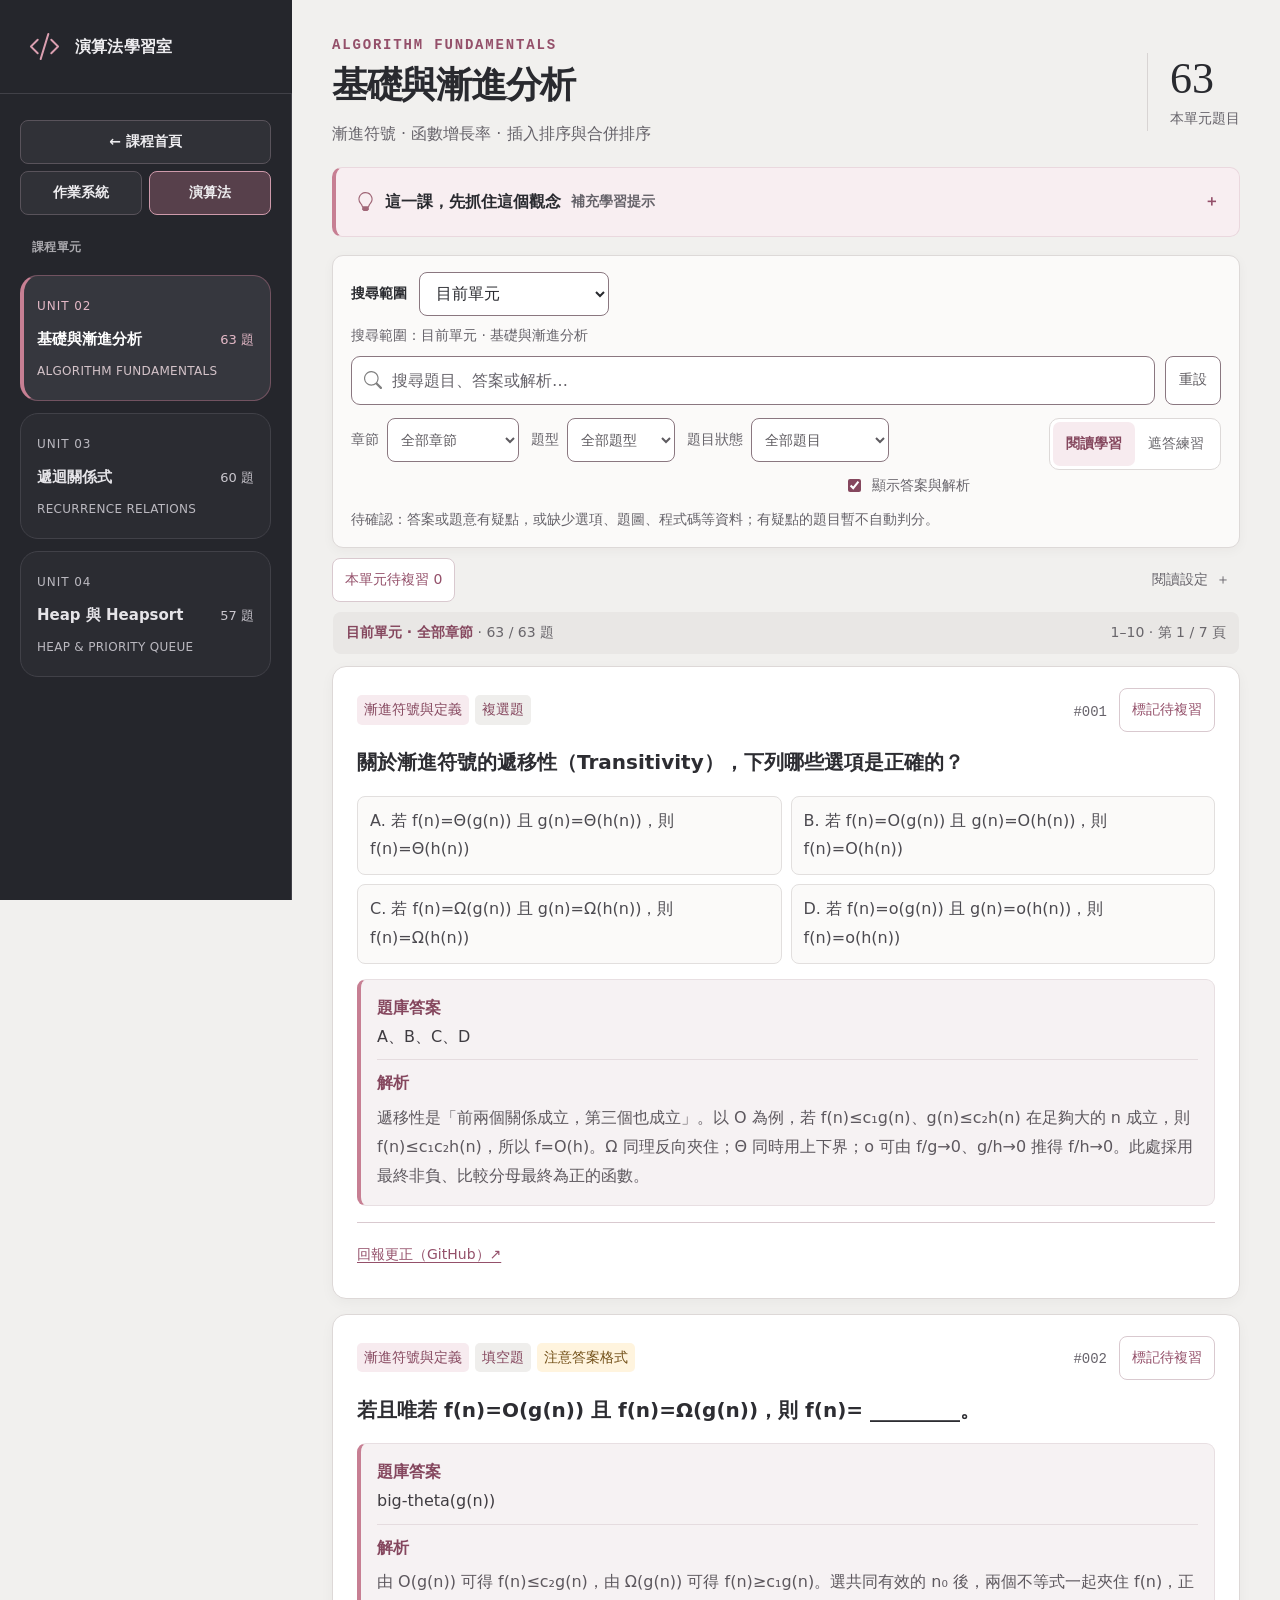
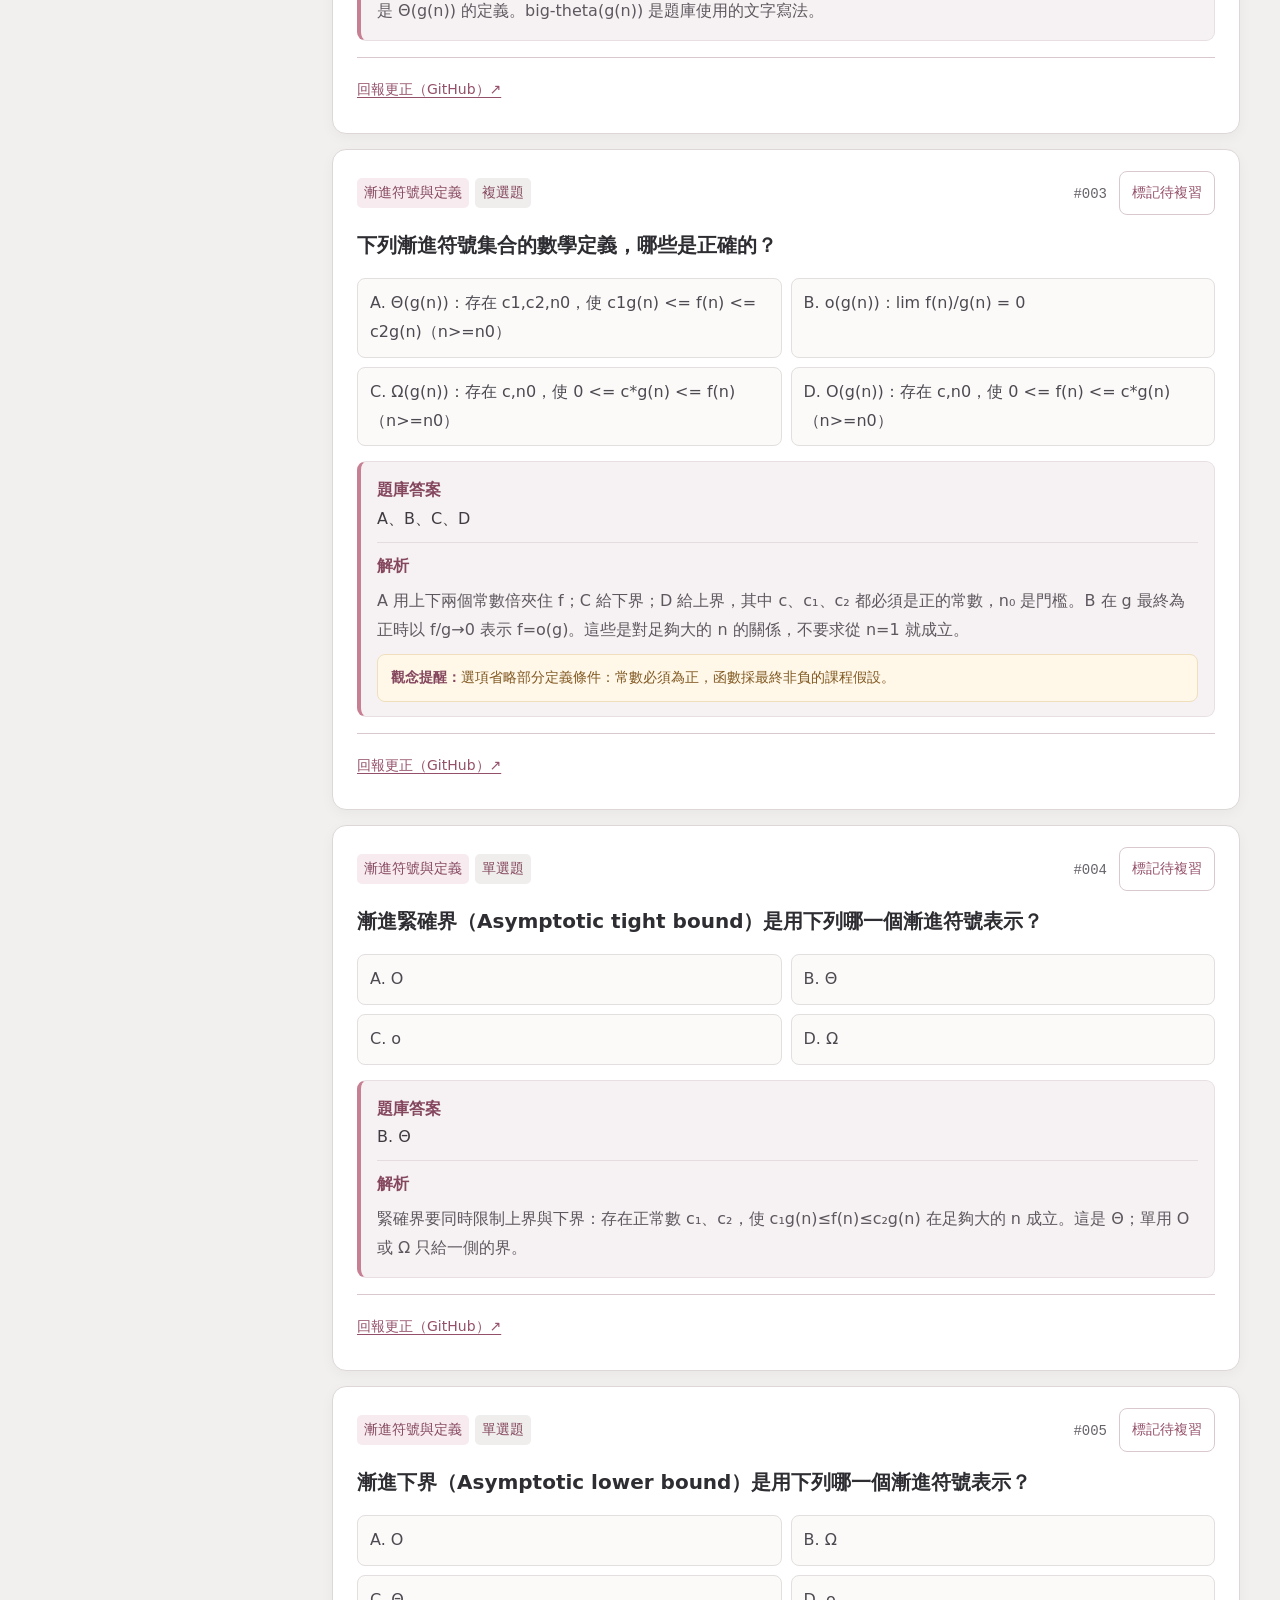
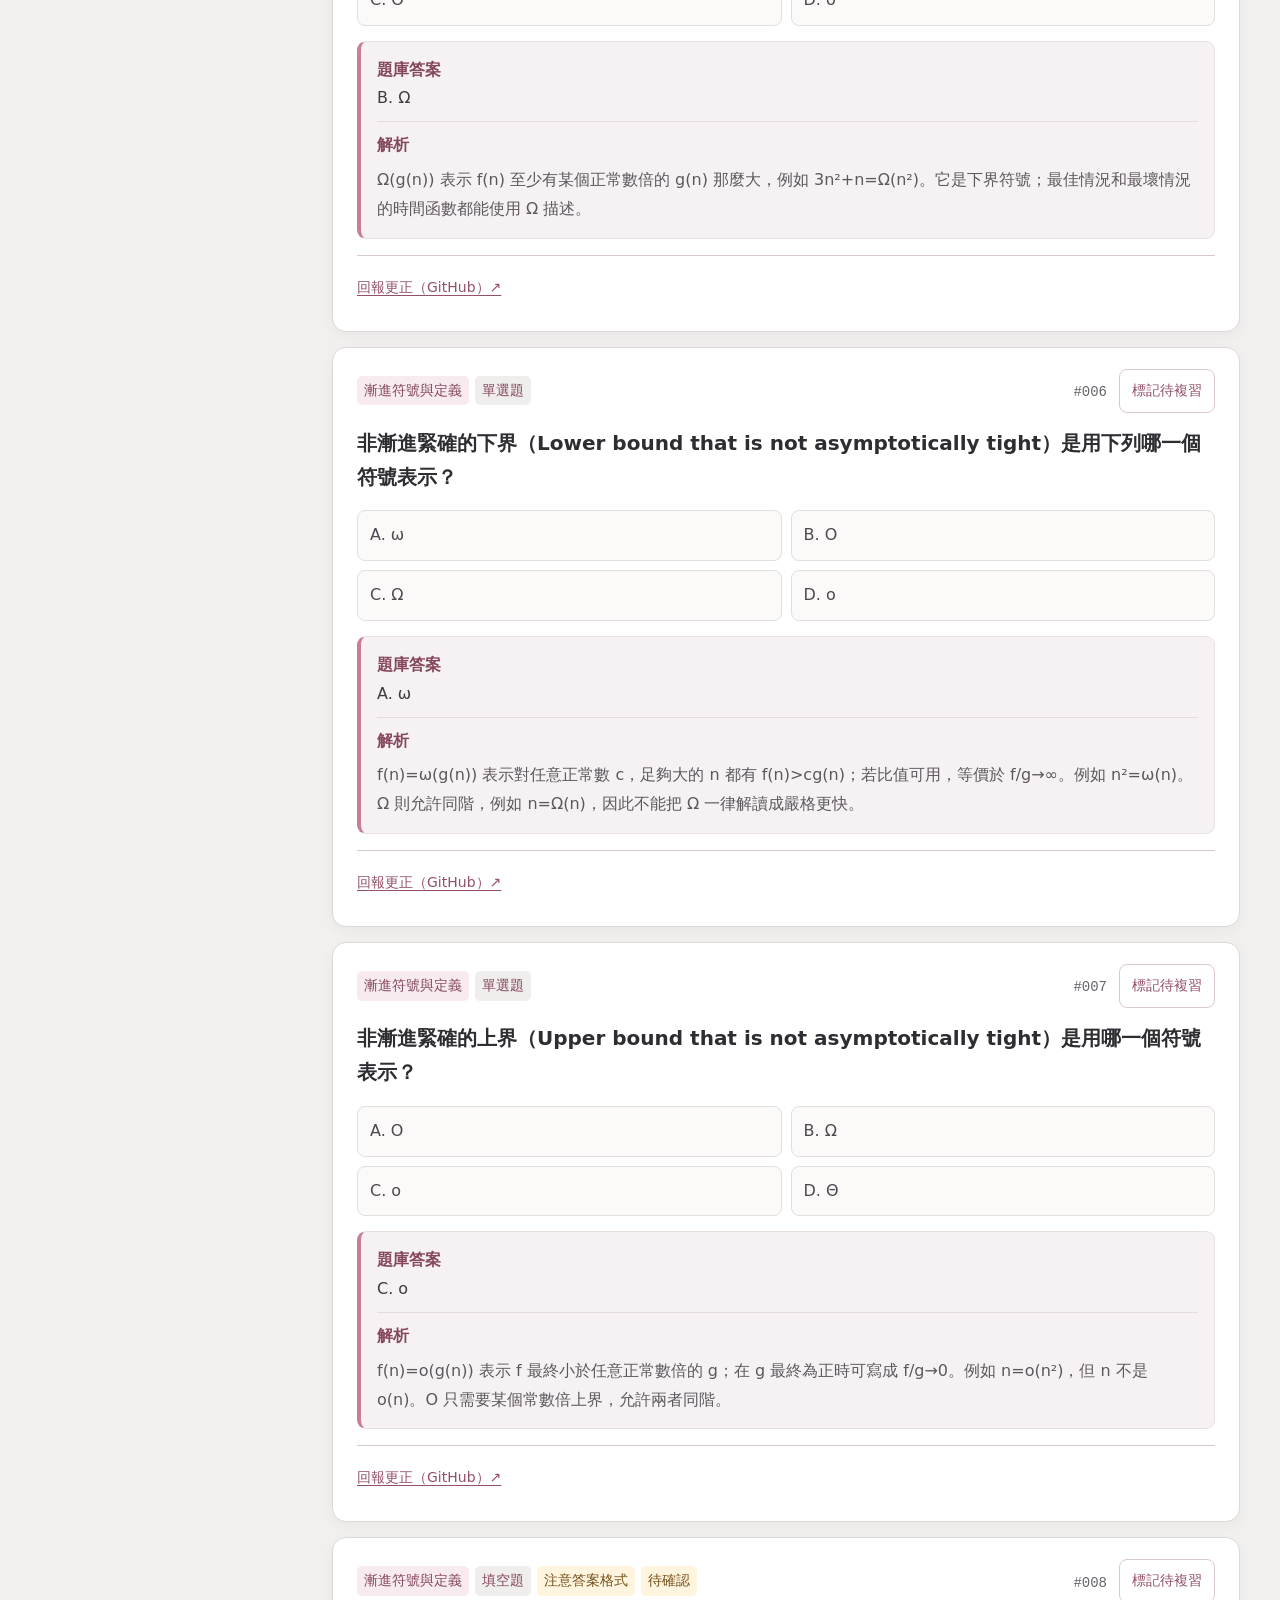
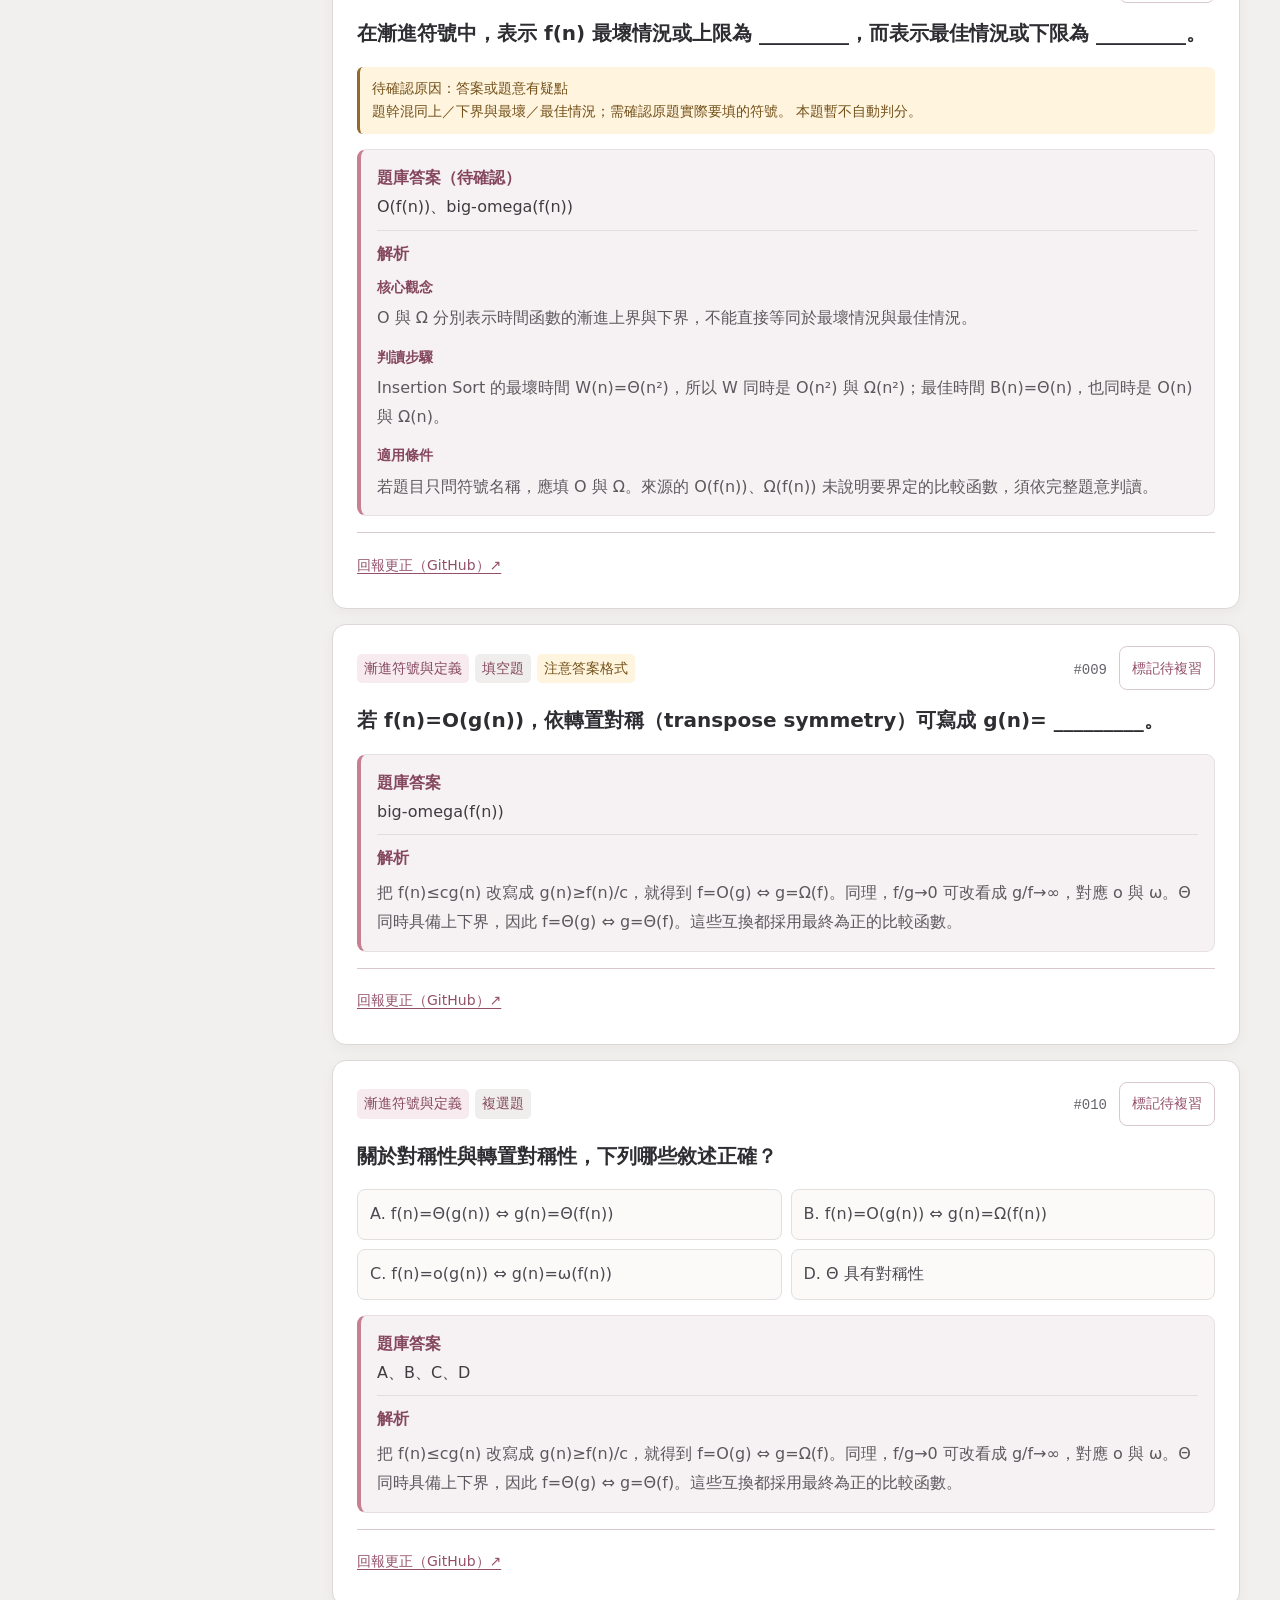
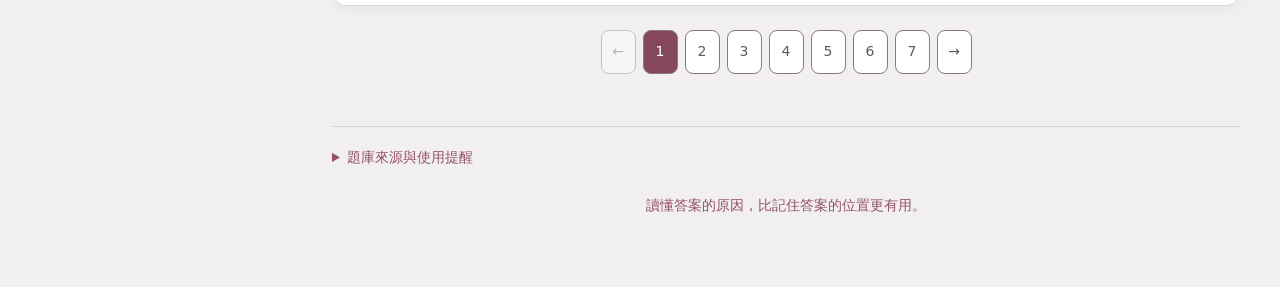
==== algorithms.html @ 47f23699 "Merge complete OS L6 question bank without duplicates" ====
<!doctype html>
<html lang="zh-Hant">
<head>
<meta charset="utf-8"><meta name="viewport" content="width=device-width,initial-scale=1">
<title>演算法學習室｜課程題庫</title>
<meta name="description" content="整合演算法課程與180道題目，依章節閱讀與練習。可離線使用。">
<link rel="icon" type="image/svg+xml" href="data:image/svg+xml,%3Csvg xmlns='http://www.w3.org/2000/svg' viewBox='0 0 40 40'%3E%3Crect width='40' height='40' rx='10' fill='%23c77f93'/%3E%3Cpath d='M12 10h5l-6 10 6 10h-5L6 20zm16 0h-5l6 10-6 10h5l6-10z' fill='%23fff'/%3E%3C/svg%3E">


<link rel="stylesheet" href="assets/course-base.css?v=shell3">
<link rel="stylesheet" href="assets/algorithms-charcoal-rose.css?v=unit-cards1">
<link rel="stylesheet" href="assets/learning-ui.css?v=shell3">
<link rel="stylesheet" href="assets/course-layout.css?v=shell4">
<link rel="stylesheet" href="assets/reading-flow.css?v=radio-paused1">
<meta name="course-layout-version" content="search-scope1">
</head>
<body data-course="algorithms">
<a class="skip" href="#main">跳至學習內容</a>
<header class="topbar"><div class="brand"><span class="logo" aria-hidden="true"><img src="assets/icons/code-slash.svg" alt=""></span>演算法學習室</div><div class="tagline">一課一課，把觀念學會。 <span data-course-total style="margin-left:18px">3 個單元 · 180 道題目</span></div></header>
<div class="app"><aside class="sidebar" aria-label="課程單元導覽"><nav class="site-nav" aria-label="科目與首頁"><a href="index.html?v=os-l6-full2">← 課程首頁</a><a href="os.html?v=os-l6-full2" >作業系統</a><a href="algorithms.html?v=os-l6-full2" aria-current="page">演算法</a></nav><div class="unit-picker"><label for="lessonPicker">課程單元</label><select id="lessonPicker"></select></div><p class="navtitle">課程單元</p><nav id="courseMenu" class="course-menu" aria-label="選擇課程"></nav></aside>
<main class="main" id="main" tabindex="-1"><div class="breadcrumb"><span>我的演算法課程</span><span class="dot"></span><span id="crumb"></span></div><section class="heading"><div><div class="eyebrow" id="eyebrow"></div><h1 id="lessonTitle"></h1><p class="subtitle" id="lessonSub"></p></div><div class="count"><strong id="lessonCount"></strong><span>本單元題目</span></div></section>
<nav class="lesson-tabs" id="lessonTabs" aria-label="切換課程單元"></nav>
<details class="guide" id="conceptGuide" open><summary class="guide-head"><span class="guide-title" id="guideHeading"><img class="guide-icon" src="assets/icons/lightbulb.svg" alt="" aria-hidden="true">這一課，先抓住這個觀念</span><small>補充學習提示</small></summary><p id="guideText"></p></details>
<section aria-labelledby="bankHeading"><h2 id="bankHeading" class="visually-hidden">章節題庫</h2>
<div class="toolbar"><div class="search-options"><label for="searchScopeSelect">搜尋範圍</label><select id="searchScopeSelect" aria-describedby="searchScope"><option value="current">目前單元</option><option value="all">全部單元（本課程）</option></select></div><div class="searchrow"><label class="searchbox"><img class="search-icon" src="assets/icons/search.svg" alt="" aria-hidden="true"><input id="search" type="search" aria-label="搜尋本課題目、答案與解析" placeholder="搜尋本課題目、答案、術語或公式…" autocomplete="off"></label><button id="clearBtn" class="plain">重設</button></div><div class="filters"><details class="filter-details" open><summary>篩選設定</summary><div class="filter-fields"><label>章節<select id="chapterSelect" aria-label="選擇章節"></select></label><label>題型<select id="typeSelect" aria-label="選擇題型"></select></label><label>題目狀態<select id="qualitySelect" aria-describedby="qualityHint"><option value="all">全部題目</option><option value="pending">待確認</option></select></label><label class="answer-toggle" id="answerToggle"><input id="showAnswers" type="checkbox" checked>顯示答案與解析</label></div><p class="quality-hint" id="qualityHint">待確認：答案或題意有疑點，或缺少選項、題圖、程式碼等資料；有疑點的題目暫不自動判分。</p></details><div class="study-controls"><div class="segmented" aria-label="學習方式"><button id="studyMode" class="active" aria-pressed="true">閱讀學習</button><button id="practiceMode" aria-pressed="false">遮答練習</button></div></div></div></div>
<div class="summary" id="searchResults" tabindex="-1" role="status" aria-live="polite" aria-atomic="true"><span id="resultSummary"></span><span id="rangeSummary"></span></div><div id="modeHint" class="missing" hidden>先寫下你的答案，再按「對照答案」。有選項的題目可直接選；未提供選項的題目以文字練習。練習作答只保留在目前開啟期間，離開或重新整理後不會保存。</div><section id="list" class="list" aria-label="題目列表"></section><div id="empty" class="empty" hidden><h3>這個條件下沒有題目</h3><p>試試較短的關鍵字，或重設章節與題型。</p><button id="emptyReset" class="plain">重設篩選</button></div><nav id="pager" class="pager" aria-label="題庫頁碼"></nav></section>
<details class="sources"><summary>題庫來源與使用提醒</summary><p data-course-source-summary>完整收錄你提供的三份 HTML：L2 63 題、L3 60 題、L4 57 題，共 180 題。相同觀念的不同版本仍保留。本站已補充部分解析與條件；修正的答案另保留來源答案供對照。</p><ul><li>章節名稱沿用原題庫分類；課程標題與「補充學習提示」為本站整理。</li><li>L3 原始檔的 39 題選擇題附有四個選項，其餘題目依原始資料以文字作答或填空；L4 的選擇題未附完整選項，本站採文字作答。原題參照的樹圖或虛擬碼若未收錄，會提示資料不足。</li><li>來源資料中的「LMS 已確認／已校正」屬來源自述，本站未登入學校系統核對；數學或概念修正依推導及教材內容。</li><li>明確錯誤會顯示修正後答案；題意或資料不足會說明疑點與所缺資料，並暫停自動判分。</li><li>練習模式在答案能明確對應選項、且題意及資料沒有已標記疑點時自動核對；其餘題目請自行對照答案與解析。文字作答不當作正式考試評分。</li><li>可以直接雙擊此檔離線開啟。練習作答只保留在目前開啟期間；待複習標記與閱讀字級會保存在這台裝置的瀏覽器，手機與電腦不會自動同步。</li></ul><p id="sourceLabel"></p></details><p class="bottom-note">讀懂答案的原因，比記住答案的位置更有用。</p>
</main></div>
<noscript>請開啟瀏覽器 JavaScript，才能切換課程與題目。</noscript>
<script id="course-data" type="application/json">[{"id":"L2","source":"演算法L2.html","questions":[{"category":"漸進符號與定義","type":"複選題","q":"關於漸進符號的遞移性（Transitivity），下列哪些選項是正確的？","a":"A、B、C、D","opts":["A. 若 f(n)=Θ(g(n)) 且 g(n)=Θ(h(n))，則 f(n)=Θ(h(n))","B. 若 f(n)=O(g(n)) 且 g(n)=O(h(n))，則 f(n)=O(h(n))","C. 若 f(n)=Ω(g(n)) 且 g(n)=Ω(h(n))，則 f(n)=Ω(h(n))","D. 若 f(n)=o(g(n)) 且 g(n)=o(h(n))，則 f(n)=o(h(n))"],"ex":"遞移性是「前兩個關係成立，第三個也成立」。以 O 為例，若 f(n)≤c₁g(n)、g(n)≤c₂h(n) 在足夠大的 n 成立，則 f(n)≤c₁c₂h(n)，所以 f=O(h)。Ω 同理反向夾住；Θ 同時用上下界；o 可由 f/g→0、g/h→0 推得 f/h→0。此處採用最終非負、比較分母最終為正的函數。","exact":false,"warn":false,"sources":["algorithm-analysis"]},{"category":"漸進符號與定義","type":"填空題","q":"若且唯若 f(n)=O(g(n)) 且 f(n)=Ω(g(n))，則 f(n)= _________。","a":"big-theta(g(n))","opts":[],"ex":"由 O(g(n)) 可得 f(n)≤c₂g(n)，由 Ω(g(n)) 可得 f(n)≥c₁g(n)。選共同有效的 n₀ 後，兩個不等式一起夾住 f(n)，正是 Θ(g(n)) 的定義。big-theta(g(n)) 是題庫使用的文字寫法。","exact":true,"warn":false,"sources":["algorithm-analysis"]},{"category":"漸進符號與定義","type":"複選題","q":"下列漸進符號集合的數學定義，哪些是正確的？","a":"A、B、C、D","opts":["A. Θ(g(n))：存在 c1,c2,n0，使 c1g(n) <= f(n) <= c2g(n)（n>=n0）","B. o(g(n))：lim f(n)/g(n) = 0","C. Ω(g(n))：存在 c,n0，使 0 <= c*g(n) <= f(n)（n>=n0）","D. O(g(n))：存在 c,n0，使 0 <= f(n) <= c*g(n)（n>=n0）"],"ex":"A 用上下兩個常數倍夾住 f；C 給下界；D 給上界，其中 c、c₁、c₂ 都必須是正的常數，n₀ 是門檻。B 在 g 最終為正時以 f/g→0 表示 f=o(g)。這些是對足夠大的 n 的關係，不要求從 n=1 就成立。","exact":false,"warn":false,"sources":["algorithm-analysis"],"note":"選項省略部分定義條件：常數必須為正，函數採最終非負的課程假設。"},{"category":"漸進符號與定義","type":"單選題","q":"漸進緊確界（Asymptotic tight bound）是用下列哪一個漸進符號表示？","a":"B. Θ","opts":["A. O","B. Θ","C. o","D. Ω"],"ex":"緊確界要同時限制上界與下界：存在正常數 c₁、c₂，使 c₁g(n)≤f(n)≤c₂g(n) 在足夠大的 n 成立。這是 Θ；單用 O 或 Ω 只給一側的界。","exact":false,"warn":false,"sources":["algorithm-analysis"]},{"category":"漸進符號與定義","type":"單選題","q":"漸進下界（Asymptotic lower bound）是用下列哪一個漸進符號表示？","a":"B. Ω","opts":["A. O","B. Ω","C. Θ","D. o"],"ex":"Ω(g(n)) 表示 f(n) 至少有某個正常數倍的 g(n) 那麼大，例如 3n²+n=Ω(n²)。它是下界符號；最佳情況和最壞情況的時間函數都能使用 Ω 描述。","exact":false,"warn":false,"sources":["algorithm-analysis"]},{"category":"漸進符號與定義","type":"單選題","q":"非漸進緊確的下界（Lower bound that is not asymptotically tight）是用下列哪一個符號表示？","a":"A. ω","opts":["A. ω","B. O","C. Ω","D. o"],"ex":"f(n)=ω(g(n)) 表示對任意正常數 c，足夠大的 n 都有 f(n)>cg(n)；若比值可用，等價於 f/g→∞。例如 n²=ω(n)。Ω 則允許同階，例如 n=Ω(n)，因此不能把 Ω 一律解讀成嚴格更快。","exact":false,"warn":false,"sources":["algorithm-analysis"]},{"category":"漸進符號與定義","type":"單選題","q":"非漸進緊確的上界（Upper bound that is not asymptotically tight）是用哪一個符號表示？","a":"C. o","opts":["A. O","B. Ω","C. o","D. Θ"],"ex":"f(n)=o(g(n)) 表示 f 最終小於任意正常數倍的 g；在 g 最終為正時可寫成 f/g→0。例如 n=o(n²)，但 n 不是 o(n)。O 只需要某個常數倍上界，允許兩者同階。","exact":false,"warn":false,"sources":["algorithm-analysis"]},{"category":"漸進符號與定義","type":"填空題","q":"在漸進符號中，表示 f(n) 最壞情況或上限為 _________，而表示最佳情況或下限為 _________。","a":"O(f(n))、big-omega(f(n))","opts":[],"ex":"核心觀念：O 與 Ω 分別表示時間函數的漸進上界與下界，不能直接等同於最壞情況與最佳情況。\n\n判讀步驟：Insertion Sort 的最壞時間 W(n)=Θ(n²)，所以 W 同時是 O(n²) 與 Ω(n²)；最佳時間 B(n)=Θ(n)，也同時是 O(n) 與 Ω(n)。\n\n適用條件：若題目只問符號名稱，應填 O 與 Ω。來源的 O(f(n))、Ω(f(n)) 未說明要界定的比較函數，須依完整題意判讀。","exact":true,"warn":false,"sources":["algorithm-analysis"],"reviewIssue":"題幹混同上／下界與最壞／最佳情況；需確認原題實際要填的符號。"},{"category":"漸進符號與定義","type":"填空題","q":"若 f(n)=O(g(n))，依轉置對稱（transpose symmetry）可寫成 g(n)= _________。","a":"big-omega(f(n))","opts":[],"ex":"把 f(n)≤cg(n) 改寫成 g(n)≥f(n)/c，就得到 f=O(g) ⇔ g=Ω(f)。同理，f/g→0 可改看成 g/f→∞，對應 o 與 ω。Θ 同時具備上下界，因此 f=Θ(g) ⇔ g=Θ(f)。這些互換都採用最終為正的比較函數。","exact":true,"warn":false,"sources":["algorithm-analysis"]},{"category":"漸進符號與定義","type":"複選題","q":"關於對稱性與轉置對稱性，下列哪些敘述正確？","a":"A、B、C、D","opts":["A. f(n)=Θ(g(n)) ⇔ g(n)=Θ(f(n))","B. f(n)=O(g(n)) ⇔ g(n)=Ω(f(n))","C. f(n)=o(g(n)) ⇔ g(n)=ω(f(n))","D. Θ 具有對稱性"],"ex":"把 f(n)≤cg(n) 改寫成 g(n)≥f(n)/c，就得到 f=O(g) ⇔ g=Ω(f)。同理，f/g→0 可改看成 g/f→∞，對應 o 與 ω。Θ 同時具備上下界，因此 f=Θ(g) ⇔ g=Θ(f)。這些互換都採用最終為正的比較函數。","exact":false,"warn":false,"sources":["algorithm-analysis"]},{"category":"單調性","type":"填空題","q":"若滿足 m < n 則 f(m) < f(n)，此函數性質稱為 _________。","a":"strictly increasing","opts":[],"ex":"兩邊都是嚴格小於 <，所以是 strictly increasing（嚴格遞增）。","exact":true,"warn":false},{"category":"單調性","type":"填空題","q":"若滿足 m <= n 則 f(m) >= f(n)，此函數性質稱為 _________。","a":"monotonically decreasing","opts":[],"ex":"輸入變大時，函數值變小或維持不變，所以是 monotonically decreasing。","exact":true,"warn":false},{"category":"單調性","type":"單選題","q":"若 m <= n 則 f(m) <= f(n)，此函數屬於哪一種單調性？","a":"A. monotonically increasing","opts":["A. monotonically increasing","B. monotonically decreasing","C. strictly decreasing","D. constant only"],"ex":"monotonically increasing 允許相等，因此使用 <=。","exact":false,"warn":false},{"category":"Floor / Ceiling / 模運算","type":"單選題","q":"大於或等於實數 x 的最小整數是用下列哪一個函數表示？","a":"D. 天花板函數 (Ceiling)","opts":["A. 四捨五入 (Round)","B. 地板函數 (Floor)","C. 絕對值 (Absolute)","D. 天花板函數 (Ceiling)"],"ex":"Ceiling ⌈x⌉ 是 ≥x 的最小整數。","exact":false,"warn":false},{"category":"Floor / Ceiling / 模運算","type":"單選題","q":"小於或等於實數 x 的最大整數是用下列哪一個函數表示？","a":"B. Floor","opts":["A. Ceiling","B. Floor","C. Round","D. Absolute"],"ex":"Floor ⌊x⌋ 是 ≤x 的最大整數。","exact":false,"warn":false},{"category":"Floor / Ceiling / 模運算","type":"複選題","q":"對於任意實數 x 或整數 n，下列關於地板與天花板函數的數學性質哪些是正確的？","a":"A、B、C、D","opts":["A. ⌈n/2⌉ + ⌊n/2⌋ = n","B. x - 1 < ⌊x⌋ <= x","C. x <= ⌈x⌉ < x + 1","D. ⌈⌈n/a⌉/b⌉ = ⌈n/(ab)⌉"],"ex":"A：整數 n 若為偶數，兩項各為 n/2；若為奇數，兩項相差 1，相加仍為 n。B、C 直接來自 floor／ceiling 的定義。D 在 a、b 為正整數時成立：對任何整數 k，⌈⌈n/a⌉/b⌉≤k 等價於 n≤abk，也等價於 ⌈n/(ab)⌉≤k。若不限制除數，D 不能直接使用；例如 n=1、a=2、b=1/2 時左側為 2、右側為 1。","exact":false,"warn":false,"note":"A 的 n 必須是整數；D 的 a、b 在本解析中限定為正整數。","sources":["algorithm-analysis"],"reviewIssue":"題幹未交代 a、b 的範圍；D 需補上正整數等適用條件。"},{"category":"Floor / Ceiling / 模運算","type":"複選題","q":"關於模運算（Modular arithmetic），下列哪些數學公式或關係是正確的？","a":"A、B、C、D","opts":["A. a mod n = a - ⌊a/n⌋ * n","B. 若 (a mod n) = (b mod n)，則寫作 a ≡ b (mod n)","C. a mod n 代表 a 除以 n 的餘數","D. 若 a ≡ b (mod n)，表示 a 與 b 模 n 等價"],"ex":"以正整數 n 為模數，令 q=⌊a/n⌋，則餘數 r=a-qn 滿足 0≤r<n，得到 A。若 a、b 的餘數相同，則 a-b 是 n 的整數倍，寫成 a≡b (mod n)，所以 B、C、D 也成立。例：-1 mod 5=4；程式語言的 % 對負數可能採不同規則。","exact":false,"warn":false,"sources":["algorithm-analysis"]},{"category":"函數增長率 / Log","type":"單選題","q":"在計算機科學中，若無特別註明，「lg n」通常表示以下列哪一個數為底的對數？","a":"C. 2","opts":["A. e","B. Infinity","C. 2","D. 10"],"ex":"演算法課中的 lg 通常指 log₂。","exact":false,"warn":false},{"category":"函數增長率 / Log","type":"複選題","q":"關於函數增長率的比較，下列哪些敘述是正確的？","a":"B、D","opts":["A. n log n 增長速度快於 n^2","B. 任何正多項式函數增長速度都快於任何多對數 (Polylogarithmic) 函數","C. 對數函數增長快於階乘函數","D. 任何正指數函數增長速度都快於任何多項式函數"],"ex":"在正的固定指數、底數大於 1 的條件下，常見順序是 (log n)^k ≺ nᵇ ≺ aⁿ ≺ n!。A 錯，因 (n log n)/n²=log n/n→0；C 也顛倒。B、D 所描述的是 polylog 小於正次方多項式、常數底指數大於多項式。常數多項式 n⁰ 不屬於這裡「正次方」的比較。","exact":false,"warn":false,"sources":["algorithm-analysis"]},{"category":"函數增長率 / Log","type":"單選題","q":"對於任何常數 a > 1，當 n 趨近於無窮大時，(n^b / a^n) 的極限值為多少？","a":"B. 0(zero)","opts":["A. 無窮大 (Infinity)","B. 0(zero)","C. Undefined","D. 1(one)"],"ex":"把比值取自然對數：ln(nᵇ/aⁿ)=b ln n−n ln a。因 a>1，所以 ln a>0；固定 b 的 ln n 成長比 n 慢，差值趨於 −∞。再取指數可知 nᵇ/aⁿ→0，故選 B。b 必須是不隨 n 改變的常數。","exact":false,"warn":false,"sources":["algorithm-analysis"]},{"category":"函數增長率 / Log","type":"填空題","q":"若一個函數滿足 f(n) = _________，則稱此函數是多項式有界。","a":"O(n^k)","opts":[],"ex":"多項式有界表示「存在某個固定常數 k」，使 f(n) 在足夠大的 n 被 c nᵏ 上界住，即 f(n)=O(nᵏ)。例如 n³+7n 是 O(n³)，而 2ⁿ 無法被任何固定次方 nᵏ 長期界住。k 不能隨 n 增加。","exact":true,"warn":false,"sources":["algorithm-analysis"]},{"category":"函數增長率 / Log","type":"填空題","q":"若一個函數滿足 f(n) = _________，則稱此函數是多對數有界（polylogarithmically bounded）。","a":"O((log n)^k)","opts":[],"ex":"多對數有界表示存在固定 k≥0，使 f(n)=O((log n)ᵏ)。例如 (log n)²+log n 是 O((log n)²)，n 則不是多對數有界。冪次 k 要放在 log n 上，整個函數再放進 O；來源字串 O(logn)^k 的括號位置容易造成誤解。","exact":true,"warn":false,"sources":["algorithm-analysis"],"originalAnswer":"O(logn)^k","note":"原題庫的輸入字串另保留供對照；本站答案使用清楚的數學括號。"},{"category":"函數增長率 / Log","type":"複選題","q":"下列哪些函數屬於多項式有界 f(n)=n^{O(1)} 的例子？","a":"A、B、D","opts":["A. 10n^2+5n","B. n^3","C. 2^n","D. √n"],"ex":"固定次方 n 的組合是 polynomial；2^n 是 exponential。","exact":false,"warn":false},{"category":"函數增長率 / Log","type":"複選題","q":"下列哪些函數屬於多對數有界（Polylogarithmically bounded）的範疇？","a":"B、C、D","opts":["A. n","B. (lg n)^k","C. lg(lg n)","D. lg^2 n"],"ex":"B、D 分別是固定次方的 log n；C 的 log log n 增長更慢，也被 log n 上界住，因此也是 polylogarithmically bounded。A 的 n 比任意固定 (log n)ᵏ 都快。判斷標準是有沒有某個固定 log 冪次上界，而非只看式子中有沒有 log。","exact":false,"warn":false,"sources":["algorithm-analysis"]},{"category":"函數增長率 / Log","type":"複選題","q":"對於所有 x > -1，下列關於對數函數（Logarithm）的數學不等式哪些是正確的？","a":"A、D","opts":["A. x / (1 + x) <= ln(1 + x)","B. ln(1 + x) < x","C. ln(1 + x) > x","D. ln(1 + x) = x - x^2/2 + x^3/3 - x^4/4 + ... (|x| < 1)"],"ex":"核心觀念：依各選項寫出的條件，成立的是 A、D；判斷不等式時，要檢查定義域、等號與級數收斂範圍。\n\n解題步驟：A：令 h(x)=ln(1+x)−x/(1+x)，有 h(0)=0、h′(x)=x/(1+x)²；在 x>−1 時，h 的最小值為 0。B：x=0 時 ln(1)=0，嚴格不等式不成立，應改成 ln(1+x)≤x。C：代入 x=1 即可反駁。\n\n適用條件：D 的級數等式只在選項註明的 |x|<1 範圍成立，不能擴大為所有 x>−1；B 的等號只在 x=0 成立。","exact":false,"warn":false,"note":"原答案 A、B、D 包含不成立於 x=0 的嚴格不等式 B；已修正。","sources":["algorithm-analysis"],"originalAnswer":"A、B、D"},{"category":"函數增長率 / Log","type":"複選題","q":"對於所有實數 x，下列關於指數函數的性質哪些是正確的？","a":"A、C","opts":["A. 1 + x <= e^x","B. e^x 永遠小於 1","C. 當 n 趨向無窮大時，lim (1 + x/n)^n = e^x","D. 當 |x| <= 1 時，e^x <= 1 + x + x^2/2"],"ex":"A：由 eˣ 的凸性，圖形位於 x=0 的切線 1+x 之上，對全部實數成立。\n\nC：固定 x 時，n ln(1+x/n)→x，因此 (1+x/n)ⁿ→eˣ。B 在 x=1 已錯。\n\nD 也在 x=1 被反例推翻：e≈2.718>2.5=1+1+1/2；|x|≤1 並不能保證所列上界。故選 A、C。","exact":false,"warn":false,"note":"原答案含 D；已用 x=1 的反例排除 D。","sources":["algorithm-analysis"],"originalAnswer":"A、C、D"},{"category":"Iterative Log / Fibonacci","type":"複選題","q":"關於重複對數函數（Iterative logarithm function, lg* n），下列敘述哪些是正確的？","a":"A、B、C、D","opts":["A. lg* 65536 = 4","B. 在可觀測宇宙中幾乎遇不到 n 使得 lg* n > 5","C. lg* 2 = 1","D. 它是極度緩慢增長的函數"],"ex":"以底數 2、降到 ≤1 為停止條件：65536→16→4→2→1，所以 A 為 4 次；2→1，所以 C 為 1 次。能讓次數超過 5 的數字必須大到遠超一般可表示的資料規模，因此 B 是對實務規模的說明；每多一次迭代所需的輸入規模會以冪塔方式增加，D 因而成立。","exact":false,"warn":false,"sources":["algorithm-analysis"]},{"category":"Iterative Log / Fibonacci","type":"單選題","q":"重複對數函數值 lg* 16 的結果為多少？","a":"A. 3","opts":["A. 3","B. 2","C. 4","D. 1"],"ex":"16→4→2→1，共 3 次。","exact":false,"warn":false},{"category":"Iterative Log / Fibonacci","type":"填空題","q":"lg* 4 = _________。","a":"2","opts":[],"ex":"4→2→1，所以是 2。","exact":true,"warn":false},{"category":"Iterative Log / Fibonacci","type":"填空題","q":"重複對數函數（Iterative logarithm）的符號寫成 _________。","a":"lg*(n)","opts":[],"ex":"lg* n 是「反覆套用 log₂，直到數值≤1 所需的次數」，不是 (lg n)*n，也不是 log 的乘法。\n\n例：16→4→2→1，所以 lg*16=3。lg*(n) 是原題庫的文字輸入寫法。","exact":true,"warn":false,"sources":["algorithm-analysis"]},{"category":"Iterative Log / Fibonacci","type":"單選題","q":"費氏數列（Fibonacci numbers）中定義的黃金比例 φ（Golden ratio）之近似值約為多少？","a":"C. 1.618","opts":["A. 1.414","B. 2.718","C. 1.618","D. 3.141"],"ex":"φ=(1+√5)/2≈1.618。","exact":false,"warn":false},{"category":"Iterative Log / Fibonacci","type":"複選題","q":"關於費氏數列（Fibonacci numbers），下列定義與數學公式哪些是正確的？","a":"A、B、C、D","opts":["A. F0=0、F1=1","B. 對 i>=2，Fi=F(i-1)+F(i-2)","C. 可用黃金比例 φ 與其共軛表示閉式公式","D. Fibonacci 數列呈指數等級增長"],"ex":"A、B 給出起始值與遞迴關係：0、1、1、2、3、5…。令 φ=(1+√5)/2、ψ=(1−√5)/2，則 Fᵢ=(φⁱ−ψⁱ)/√5；|ψ|<1，其冪次趨於 0，而 φ>1，因此 Fᵢ=Θ(φⁱ)，呈指數等級增長，C、D 成立。","exact":false,"warn":false,"sources":["algorithm-analysis"]},{"category":"Iterative Log / Fibonacci","type":"填空題","q":"請完成 Fibonacci 程式：if ( _________ ) return 0; else if ( _________ ) return 1;","a":"n<=0、n==1","opts":[],"ex":"Fibonacci 的有效輸入通常是非負整數。n=0 回傳 0，n=1 回傳 1；其餘回傳 F(n−1)+F(n−2)。來源第一格 n<=0 同時把負數當成 0 處理，這是程式的防護選擇；若定義域已保證 n≥0，n==0 在概念上也能形成正確基底，不應說它一律錯誤。","exact":true,"warn":false,"sources":["algorithm-analysis"]},{"category":"Factorial / Stirling","type":"單選題","q":"史特林公式（Stirling's approximation）主要用來估計哪一類函數？","a":"D. Factorial","opts":["A. Logarithm","B. Polynomial","C. Exponential","D. Factorial"],"ex":"Stirling 近似 n!≈√(2πn)(n/e)ⁿ。取對數得到 log(n!)=n log n−n log e+O(log n)，主導項是 n log n，所以為 Θ(n log n)。\n\n另外 n!/nⁿ≈√(2πn)e⁻ⁿ→0，故 n!=o(nⁿ)；n!/2ⁿ→∞，故 n!=ω(2ⁿ)，不是 O(2ⁿ)。不同固定對數底數只差常數倍。","exact":false,"warn":false,"sources":["algorithm-analysis"]},{"category":"Factorial / Stirling","type":"填空題","q":"史特林近似公式指出 log(n!) = _________。","a":"big-theta(nlogn)","opts":[],"ex":"Stirling 近似 n!≈√(2πn)(n/e)ⁿ。取對數得到 log(n!)=n log n−n log e+O(log n)，主導項是 n log n，所以為 Θ(n log n)。\n\n另外 n!/nⁿ≈√(2πn)e⁻ⁿ→0，故 n!=o(nⁿ)；n!/2ⁿ→∞，故 n!=ω(2ⁿ)，不是 O(2ⁿ)。不同固定對數底數只差常數倍。","exact":true,"warn":false,"sources":["algorithm-analysis"]},{"category":"Factorial / Stirling","type":"填空題","q":"史特林公式中指出，階乘 n! 的增長大於常數指數 2^n，即 n! = _________。","a":"omega(2^n)","opts":[],"ex":"令 rₙ=n!/2ⁿ，則 rₙ₊₁/rₙ=(n+1)/2；從 n≥3 起，每增加一項至少乘上 2，所以 rₙ→∞。因此 n!=ω(2ⁿ)，是嚴格更快的成長，不只是 Ω 的一般下界。omega(2^n) 對應小寫 ω；big-omega 對應大寫 Ω，兩者意義不同。","exact":true,"warn":false,"sources":["algorithm-analysis"]},{"category":"Factorial / Stirling","type":"填空題","q":"階乘增長率與指數增長率相比，n! 屬於 o(n^n)，但與 2^n 相比，n! 屬於 _________ 關係。","a":"omega(2^n)","opts":[],"ex":"令 rₙ=n!/2ⁿ，則 rₙ₊₁/rₙ=(n+1)/2；從 n≥3 起，每增加一項至少乘上 2，所以 rₙ→∞。因此 n!=ω(2ⁿ)，是嚴格更快的成長，不只是 Ω 的一般下界。omega(2^n) 對應小寫 ω；big-omega 對應大寫 Ω，兩者意義不同。","exact":true,"warn":false,"sources":["algorithm-analysis"]},{"category":"Factorial / Stirling","type":"複選題","q":"下列關於階乘（Factorial）增長率的漸進關係，哪些選項是正確的？","a":"A、B、C","opts":["A. log(n!) = Θ(n log n)","B. n! = o(n^n)","C. n! = ω(2^n)","D. n! = O(2^n)"],"ex":"Stirling 近似 n!≈√(2πn)(n/e)ⁿ。取對數得到 log(n!)=n log n−n log e+O(log n)，主導項是 n log n，所以為 Θ(n log n)。\n\n另外 n!/nⁿ≈√(2πn)e⁻ⁿ→0，故 n!=o(nⁿ)；n!/2ⁿ→∞，故 n!=ω(2ⁿ)，不是 O(2ⁿ)。不同固定對數底數只差常數倍。","exact":false,"warn":false,"sources":["algorithm-analysis"]},{"category":"Insertion Sort","type":"單選題","q":"插入排序法（Insertion Sort）採用的是下列哪一種演算法設計方法？","a":"A. 增量法 (Incremental Approach)","opts":["A. 增量法 (Incremental Approach)","B. 貪婪演算法 (Greedy Algorithm)","C. 動態規劃 (Dynamic Programming)","D. 分治法 (Divide-and-Conquer)"],"ex":"第 j 輪開始時，前綴 A[1..j−1] 已排序；把 A[j] 存成 key，向右移動比 key 大的前綴元素，再把 key 放進空位，得到已排序的 A[1..j]。每次只擴大一個元素的已解部分，所以是 Incremental Approach（增量法），不是將問題拆成兩半的分治法。","exact":false,"warn":false,"sources":["algorithm-analysis"]},{"category":"Insertion Sort","type":"單選題","q":"插入排序法（Insertion Sort）採用的是下列哪一種演算法設計方法？（另一版本選項順序）","a":"A. 增量法 (Incremental Approach)","opts":["A. 增量法 (Incremental Approach)","B. 分治法 (Divide-and-Conquer)","C. 貪婪演算法 (Greedy Algorithm)","D. 動態規劃 (Dynamic Programming)"],"ex":"第 j 輪開始時，前綴 A[1..j−1] 已排序；把 A[j] 存成 key，向右移動比 key 大的前綴元素，再把 key 放進空位，得到已排序的 A[1..j]。每次只擴大一個元素的已解部分，所以是 Incremental Approach（增量法），不是將問題拆成兩半的分治法。","exact":false,"warn":false,"sources":["algorithm-analysis"]},{"category":"Insertion Sort","type":"填空題","q":"若一排序演算法在重排陣列時，最多僅需常數個額外記憶體空間在陣列外，此演算法被稱為 _________ 排序。","a":"in place","opts":[],"ex":"Insertion Sort 直接在原陣列內移動元素，只額外保存 key、索引等固定數量的變數，因此額外空間為 O(1)，屬 in-place。原地不表示完全零空間，而是額外空間不隨 n 增長。題目中標準 Merge／Counting／Radix 實作通常需要額外陣列。","exact":true,"warn":false,"sources":["algorithm-analysis"]},{"category":"Insertion Sort","type":"單選題","q":"下列哪一種排序演算法屬於 in-place sorting？","a":"B. Insertion Sort","opts":["A. Radix Sort","B. Insertion Sort","C. Merge Sort","D. Counting Sort"],"ex":"Insertion Sort 直接在原陣列內移動元素，只額外保存 key、索引等固定數量的變數，因此額外空間為 O(1)，屬 in-place。原地不表示完全零空間，而是額外空間不隨 n 增長。題目中標準 Merge／Counting／Radix 實作通常需要額外陣列。","exact":false,"warn":false,"sources":["algorithm-analysis"]},{"category":"Insertion Sort","type":"單選題","q":"插入排序法（Insertion Sort）在最壞情況（Worst-case）下的時間複雜度為何？","a":"C. O(n^2)","opts":["A. O(n log n)","B. O(2^n)","C. O(n^2)","D. O(n)"],"ex":"若資料反向，第 j 次插入最多移動 j−1 個元素，總量為 1+2+…+(n−1)=n(n−1)/2，所以最壞時間是 Θ(n²)。\n\n若資料已排序，每輪只檢查前一元素並結束，共 n−1 輪，最佳時間是 Θ(n)。O 也能給出對應上界，但 Θ 同時表達上下界，更精確。","exact":false,"warn":false,"sources":["algorithm-analysis"]},{"category":"Insertion Sort","type":"單選題","q":"插入排序法（Insertion Sort）在最佳情況（Best-case）下的時間複雜度為何？","a":"D. O(n)","opts":["A. O(n log n)","B. O(1)","C. O(n^2)","D. O(n)"],"ex":"若資料反向，第 j 次插入最多移動 j−1 個元素，總量為 1+2+…+(n−1)=n(n−1)/2，所以最壞時間是 Θ(n²)。\n\n若資料已排序，每輪只檢查前一元素並結束，共 n−1 輪，最佳時間是 Θ(n)。O 也能給出對應上界，但 Θ 同時表達上下界，更精確。","exact":false,"warn":false,"sources":["algorithm-analysis"]},{"category":"Insertion Sort","type":"填空題","q":"插入排序法的最壞情況執行時間是 n 的 _________ 函數，最佳情況執行時間是 n 的 _________ 函數（最嚴謹答案）。","a":"big-theta(n^2)、big-theta(n)","opts":[],"ex":"若資料反向，第 j 次插入最多移動 j−1 個元素，總量為 1+2+…+(n−1)=n(n−1)/2，所以最壞時間是 Θ(n²)。\n\n若資料已排序，每輪只檢查前一元素並結束，共 n−1 輪，最佳時間是 Θ(n)。O 也能給出對應上界，但 Θ 同時表達上下界，更精確。","exact":true,"warn":false,"sources":["algorithm-analysis"]},{"category":"Insertion Sort","type":"填空題","q":"證明 Insertion Sort 正確性時，使用的核心方法稱為 _________。","a":"loop invariant","opts":[],"ex":"迴圈不變數：第 j 輪開始時，A[1..j−1] 已排序，且元素集合與原本該前綴相同。初始化 j=2 時，單一元素已排序；維持：把 A[j] 插入後性質擴展到 j；終止 j=n+1 時，整個 A[1..n] 已排序。未處理的 A[j..n] 不保證排序，因此選項 D 不成立。","exact":true,"warn":false,"sources":["algorithm-analysis"]},{"category":"Insertion Sort","type":"複選題","q":"關於 Insertion Sort 的 loop invariant，下列哪些敘述正確？","a":"A、B、C","opts":["A. 可用來證明演算法正確性","B. A[1..j-1] 由原本 A[1..j-1] 的元素組成","C. A[1..j-1] 已排序","D. A[j..n] 一定已排序"],"ex":"迴圈不變數：第 j 輪開始時，A[1..j−1] 已排序，且元素集合與原本該前綴相同。初始化 j=2 時，單一元素已排序；維持：把 A[j] 插入後性質擴展到 j；終止 j=n+1 時，整個 A[1..n] 已排序。未處理的 A[j..n] 不保證排序，因此選項 D 不成立。","exact":false,"warn":false,"sources":["algorithm-analysis"]},{"category":"Insertion Sort","type":"填空題","q":"令 A 長度為 n，每一行執行成本都是 1。若第 5 行每次都只執行 1 次，迴圈程式執行成本是多少？","a":"5n - 4","opts":[],"ex":"若課堂虛擬碼的第 1 行測試 n 次，第 2、4、5、8 行各 n−1 次，第 6、7 行不執行，則總成本是 n+4(n−1)=5n−4。這組行號通常對應已排序輸入時的 Insertion Sort，但單憑「第 5 行只執行一次」無法確定所有行的次數。必須先看完整虛擬碼與成本表，才可核對這個精確值。","exact":true,"warn":false,"sources":["algorithm-analysis"],"missingContext":"缺少帶行號的 Insertion Sort 虛擬碼與各行執行次數表。"},{"category":"Insertion Sort","type":"填空題","q":"令 A 長度為 n，每行成本皆為 1。若第 5 行對每個 j 都執行 j 次，總成本為何？","a":"3n^2/2 + 7n/2 - 4","opts":[],"ex":"核心觀念：精確成本取決於原始程式的行號與每行成本。以下推導沿用標準 8 行 Insertion Sort 成本表，並令每行成本為 1。\n\n解題步驟：While 測試總次數 S=Σⱼ₌₂ⁿ j=n(n+1)/2−1；迴圈內兩行各執行 S−(n−1) 次。加上外層測試 n 次、其他三行各 n−1 次，總成本為 n+3(n−1)+S+2[S−(n−1)]=3n²/2+7n/2−4。\n\n適用條件：這是指定版本與成本模型下的結果。原碼未附完整時，不能將它當成所有 Insertion Sort 版本的精確成本。","exact":false,"warn":true,"sources":["algorithm-analysis"],"missingContext":"缺少帶行號的 Insertion Sort 虛擬碼與各行成本表。"},{"category":"Merge Sort","type":"單選題","q":"合併排序法（Merge Sort）採用的是下列哪一種演算法設計方法？","a":"D. Divide-and-Conquer","opts":["A. Backtracking","B. Incremental","C. Greedy","D. Divide-and-Conquer"],"ex":"Merge Sort 先把陣列分成兩半（Divide），遞迴排序兩個較小陣列（Conquer），再以 Merge 合併兩個已排序序列（Combine）。每一層都處理同一類較小問題，因此是 Divide-and-Conquer。Backtrack 是嘗試選擇後撤回的策略，並非此流程中的一步。","exact":false,"warn":false,"sources":["algorithm-analysis"]},{"category":"Merge Sort","type":"單選題","q":"合併排序法（Merge Sort）採用的是下列哪一種演算法設計方法？（另一版本選項順序）","a":"C. Divide-and-Conquer","opts":["A. Greedy","B. Backtracking","C. Divide-and-Conquer","D. Incremental"],"ex":"Merge Sort 先把陣列分成兩半（Divide），遞迴排序兩個較小陣列（Conquer），再以 Merge 合併兩個已排序序列（Combine）。每一層都處理同一類較小問題，因此是 Divide-and-Conquer。Backtrack 是嘗試選擇後撤回的策略，並非此流程中的一步。","exact":false,"warn":false,"sources":["algorithm-analysis"]},{"category":"Merge Sort","type":"複選題","q":"分治法（Divide-and-Conquer）通常包含下列哪些核心步驟？","a":"A、B、D","opts":["A. Combine","B. Conquer","C. Backtrack","D. Divide"],"ex":"Merge Sort 先把陣列分成兩半（Divide），遞迴排序兩個較小陣列（Conquer），再以 Merge 合併兩個已排序序列（Combine）。每一層都處理同一類較小問題，因此是 Divide-and-Conquer。Backtrack 是嘗試選擇後撤回的策略，並非此流程中的一步。","exact":false,"warn":false,"sources":["algorithm-analysis"]},{"category":"Merge Sort","type":"複選題","q":"在合併排序法的 Merge(A,p,q,r) 中，使用了哪些輔助常規？","a":"B、C、D","opts":["A. 完全不需要額外的記憶體空間","B. 建立兩個輔助陣列 L 和 R","C. 將排序結果複製回原陣列 A","D. 在輔助陣列尾端放置無限大值 (∞) 作為哨兵 (Sentinels)"],"ex":"此題指附哨兵的經典 Merge：先複製左右已排序區段到 L、R，尾端各放一個 ∞；每次比較兩端尚未取出的最小元素，把較小者寫回 A。B、C、D 因此成立，A 錯，因輔助陣列總空間是 Θ(n)。沒有哨兵的 Merge 版本也正確，只是必須另外檢查序列是否已取完。","exact":false,"warn":false,"sources":["algorithm-analysis"]},{"category":"Merge Sort","type":"填空題","q":"當問題規模 n > 1 時，Merge Sort 的遞迴關係式為 T(n)=2T(n/2)+ _________。","a":"big-theta(n)","opts":[],"ex":"標準 Merge Sort 滿足 T(n)=2T(n/2)+Θ(n)，T(1)=Θ(1)。第 k 層有 2ᵏ 個規模 n/2ᵏ 的子問題，該層合併成本總和為 Θ(n)；到規模 1 約有 log₂n 層，所以總時間為 Θ(n log n)。選擇題選最緊的常見上界 O(n log n)，文字格式 big-theta(nlogn) 對應其緊確界。","exact":true,"warn":false,"sources":["algorithm-analysis"]},{"category":"Merge Sort","type":"填空題","q":"遞迴式 T(n)=2T(n/2)+cn 的漸進解為 _________。","a":"big-theta(nlogn)","opts":[],"ex":"標準 Merge Sort 滿足 T(n)=2T(n/2)+Θ(n)，T(1)=Θ(1)。第 k 層有 2ᵏ 個規模 n/2ᵏ 的子問題，該層合併成本總和為 Θ(n)；到規模 1 約有 log₂n 層，所以總時間為 Θ(n log n)。選擇題選最緊的常見上界 O(n log n)，文字格式 big-theta(nlogn) 對應其緊確界。","exact":true,"warn":false,"sources":["algorithm-analysis"]},{"category":"Merge Sort","type":"單選題","q":"Merge Sort 在最壞情況下的時間複雜度為何？","a":"B. O(n log n)","opts":["A. O(n)","B. O(n log n)","C. O(n^2)","D. O(2^n)"],"ex":"標準 Merge Sort 滿足 T(n)=2T(n/2)+Θ(n)，T(1)=Θ(1)。第 k 層有 2ᵏ 個規模 n/2ᵏ 的子問題，該層合併成本總和為 Θ(n)；到規模 1 約有 log₂n 層，所以總時間為 Θ(n log n)。選擇題選最緊的常見上界 O(n log n)，文字格式 big-theta(nlogn) 對應其緊確界。","exact":false,"warn":false,"sources":["algorithm-analysis"]},{"category":"演算法分析 / RAM","type":"複選題","q":"分析演算法時，可能考慮哪些資源（resources）？","a":"A、B、C、D","opts":["A. Time","B. Memory","C. Communication bandwidth","D. Logic gates"],"ex":"資源取決於分析模型：Time 計算執行步數，Memory 計算額外儲存；分散式演算法可能以傳輸資料量衡量 communication bandwidth，電路模型則可能計算 logic gates。四項都是可分析的資源，但不是每個演算法都需要同時使用這四種模型。","exact":false,"warn":false,"sources":["algorithm-analysis"]},{"category":"演算法分析 / RAM","type":"複選題","q":"關於 RAM（Random Access Machine）模型，下列哪些敘述正確？","a":"A、B、C","opts":["A. 基本指令可視為常數時間","B. 記憶體可隨機存取","C. 基本模型以單一處理器、循序執行為主","D. 假設記憶體或通訊頻寬是無限大"],"ex":"本題採單處理器 word-RAM：記憶體可按位址直接存取，且對固定字長或適當 word-size 內資料的基本讀寫、算術指令視為 O(1)。A、B、C 成立。不能把這個假設擴大成任意長整數運算都是常數時間；D 的無限通訊頻寬也不是 RAM 模型的條件。","exact":false,"warn":false,"sources":["algorithm-analysis"]},{"category":"演算法分析 / RAM","type":"複選題","q":"為什麼演算法分析通常特別關注 worst-case running time？","a":"A、B、C","opts":["A. 它提供執行時間的保證上界","B. 最壞情況在實務上可能相當常見","C. 平均情況有時和最壞情況一樣差，例如 insertion sort","D. 因為最壞情況一定最容易算出精確常數"],"ex":"A：最壞情況提供每次執行都不會超過的時間界。B：某些常見輸入會觸發較差行為，例如 Insertion Sort 的反向排列。C：對均勻隨機排列的 Insertion Sort，平均與最壞時間都為 Θ(n²)，雖然常數不相同。D 錯，最壞情況不保證最容易求精確常數；分析選它是為了上界保證。","exact":false,"warn":false,"sources":["algorithm-analysis"]},{"category":"LMS 精確格式","type":"填空題","q":"請輸入 Merge Sort 遞迴解的 LMS 精確字串。","a":"big-theta(nlogn)","opts":[],"ex":"標準 Merge Sort 滿足 T(n)=2T(n/2)+Θ(n)，T(1)=Θ(1)。第 k 層有 2ᵏ 個規模 n/2ᵏ 的子問題，該層合併成本總和為 Θ(n)；到規模 1 約有 log₂n 層，所以總時間為 Θ(n log n)。選擇題選最緊的常見上界 O(n log n)，文字格式 big-theta(nlogn) 對應其緊確界。","exact":true,"warn":false,"sources":["algorithm-analysis"]},{"category":"LMS 精確格式","type":"填空題","q":"請輸入 log(n!) 的 LMS 精確漸進答案。","a":"big-theta(nlogn)","opts":[],"ex":"Stirling 近似 n!≈√(2πn)(n/e)ⁿ。取對數得到 log(n!)=n log n−n log e+O(log n)，主導項是 n log n，所以為 Θ(n log n)。\n\n另外 n!/nⁿ≈√(2πn)e⁻ⁿ→0，故 n!=o(nⁿ)；n!/2ⁿ→∞，故 n!=ω(2ⁿ)，不是 O(2ⁿ)。不同固定對數底數只差常數倍。","exact":true,"warn":false,"sources":["algorithm-analysis"]},{"category":"LMS 精確格式","type":"填空題","q":"請輸入 n! 相對於 2^n 的 LMS 精確答案。","a":"omega(2^n)","opts":[],"ex":"令 rₙ=n!/2ⁿ，則 rₙ₊₁/rₙ=(n+1)/2；從 n≥3 起，每增加一項至少乘上 2，所以 rₙ→∞。因此 n!=ω(2ⁿ)，是嚴格更快的成長，不只是 Ω 的一般下界。omega(2^n) 對應小寫 ω；big-omega 對應大寫 Ω，兩者意義不同。","exact":true,"warn":false,"sources":["algorithm-analysis"]},{"category":"LMS 精確格式","type":"填空題","q":"請輸入 Insertion Sort 最壞／最佳的 LMS 精確答案。","a":"big-theta(n^2) / big-theta(n)","opts":[],"ex":"若資料反向，第 j 次插入最多移動 j−1 個元素，總量為 1+2+…+(n−1)=n(n−1)/2，所以最壞時間是 Θ(n²)。\n\n若資料已排序，每輪只檢查前一元素並結束，共 n−1 輪，最佳時間是 Θ(n)。O 也能給出對應上界，但 Θ 同時表達上下界，更精確。","exact":true,"warn":false,"sources":["algorithm-analysis"]}],"categories":["漸進符號與定義","單調性","Floor / Ceiling / 模運算","函數增長率 / Log","Iterative Log / Fibonacci","Factorial / Stirling","Insertion Sort","Merge Sort","演算法分析 / RAM","LMS 精確格式"]},{"id":"L3","source":"演算法L3.html","questions":[{"category":"基礎觀念","type":"單選題","q":"下列何者不是求解遞迴關係式的主要方法？","a":"暴力列舉法","ex":"常見方法包含代入法（Substitution Method）、遞迴樹法（Recursion Tree）與大師定理（Master Method）。暴力列舉不是標準的遞迴關係式求解方法。","warn":false,"opts":["A. 暴力列舉法","B. 代入法","C. 主定理","D. 遞迴樹法"],"verified":true,"bookmarkId":"L3-001","exact":false},{"category":"代入法","type":"單選題","q":"代入法中，為了證明 T(n) <= cn log n，通常需要？","a":"選擇適當的常數 c","ex":"代入法會先猜一個上界，例如 T(n) <= cn log n，再利用數學歸納法證明。為了讓不等式成立，需要挑選足夠合適的常數 c。","warn":false,"opts":["A. 修改原始遞迴式","B. 將 log 換成 ln","C. 忽略初始條件","D. 選擇適當的常數 c"],"verified":true,"bookmarkId":"L3-002","exact":false},{"category":"代入法","type":"單選題","q":"下列何者是代入法驗證時使用的核心數學工具？","a":"數學歸納法","ex":"代入法不是只做代數代換，真正的證明通常靠 Mathematical Induction（數學歸納法）完成。","warn":false,"opts":["A. 線性代數","B. 數學歸納法","C. 微積分","D. 集合論"],"verified":true,"bookmarkId":"L3-004","exact":false},{"category":"代入法","type":"單選題","q":"歸納法中的「歸納假設」是？","a":"假設對於較小的輸入值解是正確的","ex":"Induction Hypothesis（歸納假設）會先假設較小規模的問題已滿足猜測式，再證明規模 n 也成立。","warn":false,"opts":[],"bookmarkId":"L3-009","exact":false},{"category":"代入法","type":"單選題","q":"代入法求解遞迴關係式的第一步是？","a":"猜測解的形式","ex":"Substitution Method 的流程通常是：先猜測解的形式，再代回遞迴式，最後用歸納法證明。","warn":false,"opts":["A. 猜測解的形式","B. 忽略常數項","C. 驗證邊界條件","D. 進行數學歸納法"],"verified":true,"bookmarkId":"L3-010","exact":false},{"category":"代入法","type":"單選題","q":"在遞迴求解時，若猜測解不準確，我們應該？","a":"改善解的上下界並縮小差距","ex":"猜測只是起點。如果證明失敗，可以先得到較寬鬆的上界或下界，再逐步改進，直到找到更緊的界。","warn":false,"opts":["A. 直接放棄該方法","B. 假設 n 為無限大","C. 將函數平方","D. 改善解的上下界並縮小差距"],"verified":true,"bookmarkId":"L3-018","exact":false},{"category":"代入法","type":"多選題","q":"下列哪些技術常用來改善遞迴解的猜測？","a":"觀察小樣本數據、觀察遞迴樹結構、利用歸納法證明","ex":"小樣本可以看出趨勢，遞迴樹能觀察每層成本，歸納法則用來正式驗證猜測。","warn":false,"opts":["A. 使用隨機搜尋","B. 觀察小樣本數據","C. 觀察遞迴樹結構","D. 利用歸納法證明"],"verified":true,"bookmarkId":"L3-020","exact":false},{"category":"代入法","type":"多選題","q":"證明一個遞迴式的 O(n) 上界，通常需要？","a":"找到一個常數 c、找到一個邊界值 n0、使用數學歸納法","ex":"O(n) 的正式定義需要存在 c 與 n0，使得 n>=n0 時上界成立；代入法通常再用歸納法完成證明。","warn":false,"opts":["A. 找到一個邊界值 n0","B. 使用數學歸納法","C. 檢查所有可能的輸入值","D. 找到一個常數 c"],"verified":true,"bookmarkId":"L3-027","exact":false},{"category":"代入法","type":"多選題","q":"使用歸納法證明遞迴式時，需確保？","a":"基礎情況成立、歸納步驟正確、猜測的函數形式符合 O 符號","ex":"完整歸納證明需先驗證基底，再假設較小規模滿足猜測，代回遞迴式證明規模 n 也成立。若目標是 O(g(n))，需找出同一組 c、n₀，讓 T(n)≤cg(n) 對全部 n≥n₀ 成立。變數是否為整數取決於題目的定義域；不能把「符合 O 符號」當成取代基底與歸納步驟的獨立證明。","warn":false,"verified":true,"opts":["A. 歸納步驟正確","B. 猜測的函數形式符合 O 符號","C. 變數為整數","D. 基礎情況成立"],"bookmarkId":"L3-030","exact":false,"sources":["algorithm-analysis"]},{"category":"代入法","type":"多選題","q":"在使用代入法時，常遇到的困難包含？","a":"猜測解的正確形式、證明邊界條件的繁瑣、無法進行代數變換","ex":"代入法的常見困難是猜到可證明的界，以及選出同時滿足基底與歸納步驟的常數。「無法進行代數變換」字面上太強：通常是推導較難或猜測需加強，例如 T(n)≤cn 不夠用時，可改猜 T(n)≤cn−d。不是說代入法本身禁止或不能做代數運算。","warn":false,"opts":["A. 證明邊界條件的繁瑣","B. 無法進行代數變換","C. 遞迴樹過於龐大","D. 猜測解的正確形式"],"verified":true,"bookmarkId":"L3-034","exact":false,"sources":["algorithm-analysis"],"reviewIssue":"選項「無法進行代數變換」含義不明，需核對原文是否指代數推導困難。"},{"category":"代入法","type":"填空題","q":"代入法需確保初始 ____ 也滿足","a":"conditions","ex":"conditions 指初始條件或邊界條件。即使一般歸納步驟成立，起始條件也必須符合猜測式。","warn":false,"verified":true,"opts":[],"bookmarkId":"L3-040","exact":false},{"category":"代入法","type":"填空題","q":"代入法求解遞迴的第一步是猜測解的 ____","a":"form","ex":"先猜 solution form（解的形式），例如 O(n log n)，之後再代回去證明。","warn":false,"opts":[],"verified":true,"bookmarkId":"L3-044","exact":false},{"category":"代入法","type":"填空題","q":"在代入法中，證明常數通常使用數學 ____ 法","a":"induction","ex":"induction 就是數學歸納法，是代入法用來驗證猜測最常見的證明工具。","warn":false,"opts":[],"verified":true,"bookmarkId":"L3-045","exact":false},{"category":"代入法","type":"填空題","q":"以代入法證明 T(n) = 2T(n/2) + n，我們先猜他是 O(nlogn)，請依此寫出之帶導入的式子","a":"T(n/2)<=c(n/2)log(n/2)","ex":"歸納假設用在較小規模 n/2：T(n/2)≤c(n/2)log₂(n/2)。代回得 T(n)≤cn(log₂n−1)+n=cn log₂n+(1−c)n；選 c≥1 後不超過 cn log₂n。還需選適當基底，因 log₂1=0，不能直接用正的 T(1)≤c·1·log₂1；可從 n≥2 開始驗證，或加入線性修正項。","warn":false,"verified":true,"opts":[],"bookmarkId":"L3-052","exact":false,"sources":["algorithm-analysis"]},{"category":"遞迴樹","type":"單選題","q":"遞迴樹的每一層代表？","a":"該層遞迴分解的成本","ex":"Recursion Tree 會把每次遞迴展開成樹。每一層代表同一遞迴深度上所有子問題的成本。","warn":false,"opts":["A. 該層遞迴分解的成本","B. 樹的深度","C. 遞迴的總次數","D. 常數項"],"verified":true,"bookmarkId":"L3-006","exact":false},{"category":"遞迴樹","type":"單選題","q":"遞迴樹法中，我們關注的是？","a":"樹中所有節點的成本總和","ex":"每個節點都有一個非遞迴工作成本，把所有節點、所有層的成本加總，就得到整體時間複雜度。","warn":false,"opts":["A. 樹的根節點代價","B. 樹的節點數量","C. 樹的高度","D. 樹中所有節點的成本總和"],"bookmarkId":"L3-007","exact":false},{"category":"遞迴樹","type":"單選題","q":"遞迴樹的葉節點深度通常為？","a":"log_b(n)，_b表示下標","ex":"若每層把規模除以固定 b>1，深度 h 後規模為 n/bʰ。令其降到常數 1，可得 h≈log_b n，因此高度為 Θ(log n)。這個結論需要按固定比例縮小；例如 T(n)=T(n−1)+1 的樹高是 Θ(n)，不是 log n。","warn":false,"opts":["A. log_b(n), _b表示下標","B. n²","C. log(n!)","D. n"],"verified":true,"bookmarkId":"L3-013","exact":false,"sources":["algorithm-analysis"],"note":"logn 是來源文字格式；結論只適用於固定比例縮小的遞迴。"},{"category":"遞迴樹","type":"單選題","q":"對於 T(n) = T(n/2) + n，其複雜度為何？","a":"O(n)","ex":"每層成本約為 n、n/2、n/4……，形成等比級數 n+n/2+n/4+…，總和是 O(n)。","warn":false,"opts":["A. O(log n)","B. O(n)","C. O(n log n)","D. O(n²)"],"verified":true,"bookmarkId":"L3-015","exact":false},{"category":"遞迴樹","type":"單選題","q":"遞迴樹法中，若每一層成本相等，且有 log n 層，總成本為？","a":"O(n log n)","ex":"只有「各層成本相等」及「log n 層」不足以得出 n log n：若每層成本是 C(n)，總成本應是 C(n)·Θ(log n)。例如 T(n)=T(n/2)+1 每層 Θ(1)，總時間 Θ(log n)；Merge Sort 每層 Θ(n)，才得到 Θ(n log n)。原答案漏了每層成本為 Θ(n) 的條件。","warn":false,"opts":["A. O(n²)","B. O(log n)","C. O(n log n)","D. O(n)"],"verified":true,"bookmarkId":"L3-016","exact":false,"sources":["algorithm-analysis"],"reviewIssue":"題幹缺少每層成本的量級，無法選出唯一總成本。"},{"category":"遞迴樹","type":"單選題","q":"遞迴樹的葉節點代價總和通常為？","a":"線性時間 O(n)","ex":"對 T(n)=aT(n/b)+f(n)、T(1)=Θ(1)，葉層約有 a^(log_b n)=n^(log_b a) 個葉節點，因此葉層總成本為 Θ(n^(log_b a))。當 a=b（例如 Merge Sort 的 a=b=2）才是 Θ(n)；a=1、b=2 時葉層只有 Θ(1)。\n\n原題未給 a、b，不能一般化成線性。","warn":false,"opts":["A. 對數時間 O(log n)","B. 線性時間 O(n)","C. 平方時間 O(n²)","D. 常數時間 O(1)"],"verified":true,"bookmarkId":"L3-017","exact":false,"note":"來源列線性只是部分常見分治範例的結果。","sources":["algorithm-analysis"],"reviewIssue":"未給遞迴式或葉節點數，葉層總成本不一定為線性。"},{"category":"遞迴樹","type":"多選題","q":"遞迴樹的總成本計算，需考慮？","a":"根節點代價、中間層節點代價、葉節點代價","ex":"整棵遞迴樹的總成本等於所有層的成本加總，所以根節點、中間層和葉節點都不能漏掉。","warn":false,"opts":["A. 全域變數值","B. 葉節點代價","C. 中間層節點代價","D. 根節點代價"],"verified":true,"bookmarkId":"L3-021","exact":false},{"category":"遞迴樹","type":"多選題","q":"遞迴樹法在下列哪些情況下特別有用？","a":"當需要產生好的猜測時、當 f(n) 在遞迴樹中變化時、當使用代入法過於複雜時、當遞迴樹非常對稱時","ex":"遞迴樹把每個子問題的非遞迴工作 f(size) 標在節點上，能看出各層成本增加、減少或保持不變的規律。對稱的樹更易計數；代入法難猜解時也可先用樹估計上下界，再做嚴格證明。四項都是可能的使用情境，不表示只要畫樹就能略過成本加總或證明。","warn":false,"verified":true,"opts":["A. 當 f(n) 在遞迴樹中變化時","B. 當需要產生好的猜測時","C. 當遞迴樹非常對稱時","D. 當使用代入法過於複雜時"],"bookmarkId":"L3-028","exact":false,"sources":["algorithm-analysis"]},{"category":"遞迴樹","type":"多選題","q":"遞迴樹法主要由哪幾個步驟組成？","a":"繪製遞迴樹、計算每層代價、將所有層級代價加總","ex":"先把遞迴展開成樹，再求每一層的成本，最後把所有層相加，就是 Recursion Tree Method 的核心流程。","warn":false,"opts":["A. 寫出遞迴式","B. 繪製遞迴樹","C. 計算每層代價","D. 將所有層級代價加總"],"verified":true,"bookmarkId":"L3-037","exact":false},{"category":"遞迴樹","type":"填空題","q":"遞迴樹中，每一層的代價總和稱為 ____ 代價","a":"level","ex":"level cost 就是同一層所有節點成本的總和。","warn":false,"verified":true,"opts":[],"bookmarkId":"L3-042","exact":false},{"category":"遞迴樹","type":"填空題","q":"遞迴樹的高度通常為 ____","a":"logn","ex":"若每層把規模除以固定 b>1，深度 h 後規模為 n/bʰ。令其降到常數 1，可得 h≈log_b n，因此高度為 Θ(log n)。這個結論需要按固定比例縮小；例如 T(n)=T(n−1)+1 的樹高是 Θ(n)，不是 log n。","warn":false,"verified":true,"opts":[],"bookmarkId":"L3-049","exact":false,"sources":["algorithm-analysis"],"note":"logn 是來源文字格式；結論只適用於固定比例縮小的遞迴。"},{"category":"遞迴樹","type":"填空題","q":"遞迴樹法的核心是將問題拆解為 ____ 結構","a":"tree","ex":"把遞迴呼叫展開成 tree（樹），就能觀察每一層的節點數量與成本。","warn":false,"verified":true,"opts":[],"bookmarkId":"L3-051","exact":false},{"category":"遞迴樹","type":"填空題","q":"使用遞迴樹法時，最後需將所有層的代價進行 ______","a":"summation","ex":"summation 就是加總。所有 level cost 相加後才是整棵遞迴樹的總成本。","warn":false,"verified":true,"opts":[],"bookmarkId":"L3-056","exact":false},{"category":"遞迴樹","type":"單選題","q":"遞迴式 T(n) = T(n/2) + T(n/2) + 1 的解時間複雜度級別為何？","a":"線性 O(n)","ex":"假設 T(1)=Θ(1)，n 是 2 的冪次。T(n)=2T(n/2)+1 形成有 n 個葉節點的滿二元樹；內部節點為 n−1，每節點工作為常數，總成本為 Θ(n)。不是每層都只有 1：第 k 層有 2ᵏ 個節點，該層總成本也隨之增加。","warn":false,"verified":true,"opts":["A. 線性 O(n)","B. 平方 O(n²)","C. 對數 O(log n)","D. 階乘 O(n!)"],"bookmarkId":"L3-058","exact":false,"sources":["algorithm-analysis"]},{"category":"大師定理","type":"單選題","q":"大師定理適用於？","a":"分治演算法的複雜度分析","ex":"大師定理主要處理 T(n)=aT(n/b)+f(n) 這類由分治法產生的遞迴式。","warn":false,"opts":["A. 分治演算法的複雜度分析","B. 動態規劃的路徑選擇","C. 圖論中的最短路徑","D. 資料結構的記憶體分配"],"verified":true,"bookmarkId":"L3-003","exact":false},{"category":"大師定理","type":"單選題","q":"大師定理中，若 f(n) 成長速度慢於 O(n^(log_b(a)))，則複雜度為？","a":"O(n^(log_b(a)))","ex":"令 p=log_b a。標準 Case 1 要有某個 ε>0，使 f(n)=O(n^(p−ε))，不是僅有 f(n)=o(nᵖ)。例如 T(n)=2T(n/2)+n/log n 的額外成本雖然小於 n，仍不滿足多項式級差距；在適當常數基底下其解為 Θ(n log log n)，不能直接判成 Θ(n)。原選項 D 對有 Case 1 條件的版本才正確。","warn":false,"opts":["A. O(f(n))","B. O(n log n)","C. O(n)","D. O(n^(log_b(a)))"],"verified":true,"bookmarkId":"L3q-11c3767f47ff","exact":false,"sources":["algorithm-analysis"],"reviewIssue":"「慢於 O(n^(log_b a))」不夠精確；缺少多項式級差距條件。"},{"category":"大師定理","type":"單選題","q":"下列何者不是大師定理分析的變數？","a":"n!","ex":"標準形式 T(n)=aT(n/b)+f(n) 包含 a（子問題數）、b（縮減因子）與 f(n)（非遞迴工作）。n! 是一個函數表達式，不是這個標準形式的參數名稱，故選它。這不表示所有含 n! 的時間函式都不能被分析。","warn":false,"verified":true,"opts":["A. a","B. n!","C. f(n)","D. b"],"bookmarkId":"L3-019","exact":false,"sources":["algorithm-analysis"]},{"category":"大師定理","type":"單選題","q":"大師定理主要用於解決哪種形式的遞迴？","a":"T(n)=aT(n/b)+f(n)","ex":"大師定理的通用形式是 T(n)=aT(n/b)+f(n)，a≥1、b>1 為常數，各子問題按固定比例縮小。A 的 2T(n/2)+n² 也是該形式的一個特例；若題意問「哪種形式可以使用」，A、B 都可。只有問「通用標準形式」時才唯一選 B。","warn":false,"verified":true,"opts":["A. T(n)=2T(n/2)+n²","B. T(n)=aT(n/b)+f(n)","C. T(n)=T(n-1)+f(n)","D. T(n)=aT(n-b)+f(n)"],"bookmarkId":"L3q-a0628258a256","exact":false,"sources":["algorithm-analysis"],"reviewIssue":"A 是 B 的特例；目前單選題幹未明確限定通用標準形式。"},{"category":"大師定理","type":"多選題","q":"關於大師定理 (Master Method) 的限制，下列敘述何者正確？","a":"不適用於 f(n) 與 n^logb(a) 成長率相差非多項式的情況、必須滿足 a >= 1 及 b > 1","ex":"標準三情況大師定理需要常數 a≥1、b>1。Case 1、3 要求 f 與 n^(log_b a) 之間有 n^ε 的差距；Case 2 則處理同階（以及教材是否採用對數擴展）。因此「非多項式差距都不能用」不是不加條件的通則；先確定使用的定理版本及是哪個 Case。","warn":false,"opts":["A. 無法判斷分治代價 f(n) 的情況","B. 適用於所有遞迴式","C. 必須滿足 a >= 1 及 b > 1","D. 不能用於 f(n) 與 n^(log_b(a)) 成長率相差非多項式的情況"],"verified":true,"bookmarkId":"L3-023","exact":false,"sources":["algorithm-analysis"],"reviewIssue":"D 未限定 Case 1／3；需確認課程採用的大師定理版本。"},{"category":"大師定理","type":"多選題","q":"大師定理中 a 與 b 的物理意義為何？","a":"a 為子問題個數、b 為輸入大小縮減因子","ex":"在 T(n)=aT(n/b)+f(n) 中，a 表示每次分成幾個子問題，b 表示每個子問題的輸入規模縮小多少。","warn":false,"opts":["A. a 為遞迴深度","B. b 為單層處理成本","C. b 為輸入大小縮減因子","D. a 為子問題個數"],"bookmarkId":"L3-033","exact":false},{"category":"大師定理","type":"多選題","q":"大師定理 Case 3 的條件包含？","a":"f(n) 成長速度大於 n^(logb(a))、存在常數 epsilon > 0、滿足規則性條件 (regularity condition)","ex":"令 p=log_b a。Case 3 必須存在 ε>0，使 f(n)=Ω(n^(p+ε))，並且有常數 c<1，使 a f(n/b)≤c f(n) 對足夠大的 n 成立（regularity condition）。這表示往下一層的工作按固定比例減少，成本由根部主導，才可得 T(n)=Θ(f(n))。只說 f「比較大」不夠。","warn":false,"opts":["A. 存在常數 epsilon > 0","B. a 必須小於 1","C. 滿足樹根性條件 (regularity condition)","D. f(n) 成長極大於 n^(log_b(a))"],"bookmarkId":"L3-035","exact":false,"sources":["algorithm-analysis"]},{"category":"大師定理","type":"多選題","q":"大師定理 Case 1 的條件包含？","a":"f(n) 為 O(n^(logb(a) - ε))、ε > 0、a, b 是常數","ex":"Case 1 需常數 a≥1、b>1 及 ε>0，使 f(n)=O(n^(log_b a−ε))。例如 T(n)=8T(n/2)+n²：log₂8=3，f 比 n³ 少一個 n 的因子（ε=1），因此解為 Θ(n³)。B 的「成長較快」與 Case 1 相反。","warn":false,"opts":["A. a, b 是常數","B. f(n) 成長較快","C. ε > 0","D. f(n) 為 O(n^(log_b(a) - ε))"],"verified":true,"bookmarkId":"L3-036","exact":false,"sources":["algorithm-analysis"]},{"category":"大師定理","type":"填空題","q":"大師定理若適用，必須滿足 a >= ____","a":"1","ex":"標準 Master Method 中 a 是子問題個數，因此至少要有 1 個子問題，也就是 a>=1。","warn":false,"opts":[],"verified":true,"bookmarkId":"L3-038","exact":false},{"category":"大師定理","type":"填空題","q":"大師定理是用來解決 ____ 形式的遞迴關係式","a":"t(n)=at(n/b)+f(n)","ex":"這就是 Master Method 的標準形式：a 個規模 n/b 的子問題，再加上額外工作 f(n)。","warn":false,"verified":true,"opts":[],"bookmarkId":"L3-041","exact":false},{"category":"大師定理","type":"填空題","q":"當 f(n) 在大師定理中成長速度大於 n^(log_b(a)) 時，我們稱之為 Case ____","a":"three","ex":"在已符合標準遞迴形式、並確認 f 比 n^(log_b a) 多項式級更大且滿足規則性條件時，才對應 Case 3。例：T(n)=2T(n/2)+n²，p=1、f=n²，2f(n/2)=n²/2≤c f(n) 可取 c=1/2，因此 T(n)=Θ(n²)。若只知道稍微更大，不能直接套 Case 3。","warn":false,"opts":[],"verified":true,"bookmarkId":"L3q-e529090709c4","exact":false,"sources":["algorithm-analysis"],"reviewIssue":"題幹漏了多項式級差距與規則性條件，不能只看「大於」。"},{"category":"大師定理","type":"填空題","q":"大師定理 Case 3 要求 f(n) 必須 ____ 大於 n^(log_b(a))","a":"polynomially","ex":"polynomially larger 表示不是只大一點，而是至少多出 n^ε 這種多項式級差距。","warn":false,"verified":true,"opts":[],"bookmarkId":"L3q-6160a5c2478b","exact":false},{"category":"大師定理","type":"填空題","q":"對於 T(n) = 2T(n/2) + n，其複雜度為 O(n [ ____ ] n)","a":"log","ex":"因為每層成本是 O(n)，總共有 O(log n) 層，所以得到 O(n log n)。","warn":false,"verified":true,"opts":[],"bookmarkId":"L3-047","exact":false},{"category":"大師定理","type":"填空題","q":"大師定理分析中 f(n) 與 n^(log_b(a)) 的成長率需進行 ____","a":"comparison","ex":"Master Method 的核心就是 comparison：比較 f(n) 和 n^(log_b a) 誰長得快。","warn":false,"verified":true,"opts":[],"bookmarkId":"L3q-580e3d8fa68f","exact":false},{"category":"大師定理","type":"填空題","q":"大師定理是一種 ____ 分析工具","a":"asymptotic","ex":"asymptotic analysis 是漸進分析，用來描述 n 很大時時間複雜度的成長趨勢。","warn":false,"opts":[],"verified":true,"bookmarkId":"L3-055","exact":false},{"category":"大師定理","type":"填空題","q":"若遞迴式的解是 O(nlogn)，其中的 log 底數通常為 ______","a":"2","ex":"在二分型遞迴中常見的是 log₂n；而在 Big-O 中，固定底數只差常數倍，所以漸進階相同。","warn":false,"opts":[],"bookmarkId":"L3-057","exact":false},{"category":"技術細節","type":"單選題","q":"為何遞迴分析中要忽略底數的取整函數？","a":"因為它們對漸進複雜度影響微乎其微","ex":"floor（下取整）與 ceiling（上取整）通常只造成常數級的小差異，不會改變 O、Ω、Θ 的主要成長階。","warn":false,"opts":["A. 因為它們屬於硬體層面","B. 因為它們會導致計算錯誤","C. 因為它們在程式語言中不適用","D. 因為它們對漸進複雜度影響微乎其微"],"verified":true,"bookmarkId":"L3-005","exact":false},{"category":"技術細節","type":"單選題","q":"「忽略技術細節」(neglecting technical details)在演算法分析中代表？","a":"捨棄對漸進複雜度無影響的因素","ex":"漸進分析重點是輸入 n 變大時的成長速度，因此常數、floor/ceiling 或部分邊界細節若不影響成長階，可以暫時忽略。","warn":false,"opts":["A. 簡化代數計算","B. 只考慮最佳情況","C. 捨棄對漸進複雜度無影響的因素","D. 錯誤的分析方式"],"verified":true,"bookmarkId":"L3-008","exact":false},{"category":"技術細節","type":"單選題","q":"當遞迴式包含下取整或上取整時，我們通常？","a":"忽略它們","ex":"在做漸進分析時常先忽略 floor/ceiling，讓式子簡化；如果要做嚴格證明，再把它們補回來驗證。","warn":false,"opts":["A. 忽略它們","B. 將其改為指數","C. 將其改為絕對值","D. 將其改為階乘"],"verified":true,"bookmarkId":"L3-011","exact":false},{"category":"技術細節","type":"單選題","q":"關於遞迴關係式的技術細節，我們通常會？","a":"忽略邊界條件與取整函數","ex":"LMS 已確認。做漸進分析時，若邊界條件與 floor/ceiling 不改變主要成長階，通常先忽略以簡化推導。","warn":false,"verified":true,"opts":["A. 嚴格計算每一步","B. 將函數定義域限制為實數","C. 忽略邊界條件與取整函數","D. 強制包含常數因子"],"bookmarkId":"L3q-2f1dad98fd80","exact":false},{"category":"技術細節","type":"多選題","q":"若遞迴關係式包含下取整 (floor)，在分析時我們通常？","a":"忽略它以簡化分析、僅在最後驗證時考慮","ex":"先忽略 floor 能讓式子更簡單；若需要嚴格證明，再於最後檢查 floor 是否影響邊界或歸納步驟。","warn":false,"opts":["A. 將它視為一般變數","B. 僅在最後驗證時考慮","C. 忽略它以簡化分析","D. 嚴格遵守取整結果"],"verified":true,"bookmarkId":"L3-025","exact":false},{"category":"技術細節","type":"多選題","q":"關於「技術細節」的處理，下列哪些正確？","a":"忽略樓板函數(floor)、忽略天花板函數(ceiling)、忽略初始邊界條件","ex":"做漸進分析時，這些細節若不影響成長階，常先忽略以簡化推導；正式證明時則可能需要補回來檢查。","warn":false,"opts":["A. 忽略遞迴的邊界條件","B. 忽略天花板函數 (ceiling)","C. 忽略底數取整函數 (floor)","D. 忽略複雜的數學函數"],"bookmarkId":"L3-032","exact":false},{"category":"技術細節","type":"填空題","q":"處理遞迴中的 n/b 時，若非整數，我們常會忽略 ____ 函數","a":"floor","ex":"floor 是下取整函數。做漸進複雜度分析時，常先忽略這類取整細節。","warn":false,"opts":[],"verified":true,"bookmarkId":"L3-039","exact":false},{"category":"技術細節","type":"填空題","q":"遞迴關係式分析中，我們通常會忽略 ____ 條件","a":"boundary","ex":"boundary conditions 是邊界條件。做初步漸進分析時常先忽略，嚴格證明時再檢查。","warn":false,"verified":true,"opts":[],"bookmarkId":"L3-050","exact":false},{"category":"特殊遞迴","type":"單選題","q":"在處理 T(n) = 2T(n/2 + 17) + n 時，我們通常使用？","a":"代入法","ex":"核心觀念：子問題規模 n/2+17 不符合標準大師定理的 n/b 形式，不能直接套用。可先做變數平移。\n\n解題步驟：令 m=n−34、S(m)=T(m+34)。因 (m+34)/2+17=m/2+34，遞迴式可改寫為 S(m)=2S(m/2)+m+34。套用大師定理得 S(m)=Θ(m log m)，所以 T(n)=Θ(n log n)。\n\n適用條件：必須在足夠大的常數規模（大於 34）停止，並給出合適基底；否則問題規模在 34 附近不再縮小。也可用代入法直接證明。","warn":false,"opts":["A. 陣列平移","B. 代入法","C. 圖形繪製","D. 硬編碼"],"verified":true,"bookmarkId":"L3-012","exact":false,"sources":["algorithm-analysis"]},{"category":"特殊遞迴","type":"多選題","q":"關於遞迴式 T(n) = T(n-1) + n 的描述，何者正確？","a":"屬於線性遞迴、解為 O(n²)、不能使用大師定理","ex":"展開後為 n+(n-1)+(n-2)+…，總和是 O(n²)。因為子問題是 n-1，不是 n/b，所以不符合標準大師定理形式。","warn":false,"verified":true,"opts":["A. 不能使用大師定理","B. 解為 O(n²)","C. 適用大師定理","D. 屬於線性遞迴"],"bookmarkId":"L3-022","exact":false},{"category":"特殊遞迴","type":"多選題","q":"遞迴式 T(n) = 2T(n/2 + 17) + n 的分析難點在於？","a":"17 的存在使得 n/2 不純粹、需要更複雜的代數變換、不能直接使用大師定理","ex":"子問題規模 n/2+17 不是標準 n/b，所以不能直接套大師定理；但可以代入或平移變數，並非無法歸納。令 S(m)=T(m+34) 後得到 2S(m/2)+m+34。原式在 n>34 才嚴格縮小，需要設定覆蓋小規模的停止條件；這才是 +17 真正增加的處理細節。","warn":false,"opts":["A. 不能直接使用大師定理","B. 無法使用歸納法","C. 需要更複雜的代數變換","D. 17 的存在使得 n/2 不純粹"],"verified":true,"bookmarkId":"L3-029","exact":false,"sources":["algorithm-analysis"]},{"category":"特殊遞迴","type":"填空題","q":"遞迴關係式 T(n) = T(floor(n/2)) + T(ceil(n/2)) + 1 的解為 O( ____ )","a":"n","ex":"以 n≤1 為常數基底，每次把整數 n 分成 floor(n/2) 與 ceil(n/2)，兩者相加仍為 n，因此最後恰有 n 個大小 1 的葉節點。每個非葉節點有兩個子節點，非葉數為 n−1；節點總數 2n−1，常數工作加總為 Θ(n)，所填的 O 上界是 O(n)。","warn":false,"verified":true,"opts":[],"bookmarkId":"L3-053","exact":false,"sources":["algorithm-analysis"]},{"category":"特殊遞迴","type":"填空題","q":"T(n) = 2T(sqrt(n)) + logn，這問題需要用變數變換的技巧，我們會設定 m = ____ 來做變數變換","a":"logn","ex":"取以 2 為底的 m=log₂n，並定義 S(m)=T(2ᵐ)。sqrt(n)=2^(m/2)，原式變成 S(m)=2S(m/2)+m。由每層 Θ(m)、Θ(log m) 層，可得 S(m)=Θ(m log m)，代回為 T(n)=Θ(log n·log log n)。基底需在固定的小規模停止。","warn":false,"opts":[],"verified":true,"bookmarkId":"L3-054","exact":false,"sources":["algorithm-analysis"]},{"category":"綜合方法","type":"多選題","q":"哪些方法可以求解 T(n) = 2T(n/2) + n？","a":"代入法、遞迴樹法、大師定理","ex":"這是一個標準分治遞迴式，因此三種常見方法都可以處理，最後都會得到 O(n log n) 等級。","warn":false,"opts":["A. 大師定理","B. 遞迴樹法","C. 以上皆非","D. 代入法"],"verified":true,"bookmarkId":"L3q-dcc5445a7dc5","exact":false},{"category":"綜合方法","type":"多選題","q":"下列何者可用於分析 T(n) = n²logn？","a":"代入法、遞迴樹法、大師定理的變形","ex":"T(n)=n² log n 已是顯式函式，沒有寫出任何遞迴項。它的漸進階直接是 Θ(n² log n)；若要選擇代入法、遞迴樹法或大師定理，必須先有原始遞迴式，不能從一個解倒推出唯一的原式。原答案所列方法目前缺少題目依據。","warn":false,"verified":true,"opts":["A. 暴力破解","B. 大師定理的變形","C. 代入法","D. 遞迴樹法"],"bookmarkId":"L3q-aa439b2239eb","exact":false,"sources":["algorithm-analysis"],"reviewIssue":"題幹只有顯式解，疑似漏了原始遞迴式。","missingContext":"需提供原題的完整遞迴式與基底條件。"},{"category":"漸進符號","type":"多選題","q":"關於漸進符號 (Asymptotic Notation) 的敘述，何者正確？","a":"O 符號代表上界、Ω 符號代表下界、Θ 符號代表緊確界","ex":"O 表示漸進上界，Ω 表示漸進下界，Θ 表示上下界同時成立，也就是 tight bound（緊確界）。","warn":false,"opts":["A. O 符號代表上界","B. Ω 符號代表下界","C. Θ 符號代表緊確界","D. 漸進符號只能用於遞迴式"],"verified":true,"bookmarkId":"L3-026","exact":false}],"categories":["基礎觀念","代入法","遞迴樹","大師定理","技術細節","特殊遞迴","綜合方法","漸進符號"]},{"id":"L4","source":"演算法L4.html","questions":[{"category":"Heapsort","type":"填空題","q":"堆積排序的比較次數大約為 [1] (請用小寫英文回答)","a":"nlogn","opts":[],"ex":"建立 Max-Heap 需 O(n)，排序迴圈從 i=n 到 2 共 n−1 輪；每輪交換根與 A[i]、縮小 heap-size，再做最多 O(log n) 的向下修復。因此最壞總時間是 O(n log n)。nlogn 是成長量級，不是每個輸入恰好使用 n log n 次比較；重複鍵值與實作可改變實際比較次數。","exact":true,"warn":false,"sources":["heaps"]},{"category":"Heap 基礎","type":"填空題","q":"堆積是一種陣列物件，可被視為一棵 [1] 二元樹 (請用小寫英文回答)","a":"complete","opts":[],"ex":"Binary Heap 的形狀是一棵 complete binary tree（完全二元樹）：除了最後一層外都填滿，最後一層由左到右放置。","exact":true,"warn":false},{"category":"Max-Heapify","type":"填空題","q":"請寫出 Max-Heapify (A, i) 的遞迴式 [1] (請用英文回答，表示形式為 請用log，不可用lg替代log，上標請用^，符號請用 {big-theta, theta, big-omega, omega, O, o} 中間不留空白)","a":"T(n)<=T(2n/3)+big-theta(1)","opts":[],"ex":"左右子樹本來必須是 Max-Heap，只有節點 i 可能違反大小關係。本層比較 i 及有效左右子節點，選最大者交換後，只沿被交換的那一側遞迴。完全二元樹較大子樹至多約有 2n/3 個節點，故 T(n)≤T(2n/3)+Θ(1)，解為 O(log n)。這裡 n 是待修復子樹的大小。","exact":true,"warn":false,"sources":["heaps"],"originalAnswer":"T(n)<=T(2n/3)+big_theta(1)"},{"category":"Heapsort","type":"填空題","q":"Heapsort 中的 exchange 是為了 [1] 元素 (請用小寫英文回答)","a":"swap","opts":[],"ex":"exchange 就是把兩個陣列位置的元素互換，因此標準答案是 swap。","exact":true,"warn":false},{"category":"Heap 索引","type":"填空題","q":"在 Max-Heapify 中，若節點索引為 i，其左子節點為 [1] (請用小寫英文回答)","a":"2i","opts":[],"ex":"本題採 1-based 陣列：根在 A[1]，i 的左右子節點為 2i、2i+1；i>1 時父節點為 floor(i/2)。只在子索引≤heap-size 時才有該子節點。\n\n若改用 0-based 陣列，左右子索引是 2i+1、2i+2，父索引是 floor((i−1)/2)，不能混用。","exact":true,"warn":false,"sources":["heaps"]},{"category":"Heap Property","type":"填空題","q":"在 Max-Heap 中，父節點的值必須 [1] 子節點 (請用小寫英文回答)","a":"greater than or equal to","opts":[],"ex":"Max-Heap 的正確關係是父節點≥子節點，允許相等；例如 [5,5,3] 是合法 Max-Heap。單字 greater 容易被理解成嚴格大於，會錯誤排除相等鍵值。完整英文是 greater than or equal to。原題只要求一個單字，需確認是否漏寫 or equal to。","exact":true,"warn":false,"sources":["heaps"],"originalAnswer":"greater","reviewIssue":"原題單字填空不足以表達允許相等的堆積性質。"},{"category":"Max-Heapify","type":"填空題","q":"[1] 是堆積排序中用來維護堆積性質的函數 (請用小寫英文回答，單字間留 -)","a":"max-heapify","opts":[],"ex":"Max-Heapify 假設 i 的左右子樹已各自符合 Max-Heap。比較 A[i] 和有效的左右子節點，若子節點最大，就交換並繼續修復那個子樹；另一個子樹不必重做。每層只花常數工作，最多下降 floor(log₂n) 層，時間為 O(log n)。它不能把任意未排序陣列一次變成堆積；那是 Build-Max-Heap 的工作。","exact":true,"warn":false,"sources":["heaps"]},{"category":"Heapsort","type":"填空題","q":"堆積排序演算法中，執行 heap-size[A] <- heap-size[A] - 1 是為了 [1] 堆積大小 (請用小寫英文回答)","a":"decrease","opts":[],"ex":"排序迴圈從 i=n 到 2 共 n−1 輪。每輪 A[1] 是有效 Max-Heap 的最大值，交換到 A[i] 後，令 heap-size=i−1，使剛固定的 A[i] 不再參與 Max-Heapify。已排序區 A[i..n] 逐步擴大；整個陣列的儲存長度 n 不會跟著 heap-size 縮小。","exact":true,"warn":false,"sources":["heaps"]},{"category":"Heap 基礎","type":"填空題","q":"堆積結構中的節點通常以 [1] 儲存 (請用小寫英文回答)","a":"array","opts":[],"ex":"Binary Heap 通常直接放在 array 中，不需要另外建立樹節點指標。","exact":true,"warn":false},{"category":"Heap Property","type":"填空題","q":"在 Max-Heap 中，根節點通常包含 [1] 值 (請用小寫英文回答)","a":"maximum","opts":[],"ex":"因為每個父節點都不小於其子節點，所以一路往上後，根節點就是整個 Heap 的最大值。","exact":true,"warn":false},{"category":"Build-Max-Heap","type":"填空題","q":"Build-Max-Heap 的過程是為了建立 [1] 屬性 (請用小寫英文回答，單字間留 -)","a":"max-heap","opts":[],"ex":"Build-Max-Heap 從 i=floor(n/2) 到 1 向下修復，因後半部都是葉節點，已是單節點堆積。高度 h 的節點數最多約 n/2^(h+1)，單節點成本 O(h)，所以總成本≤O(n)·Σₕ₌₀^∞ h/2ʰ=O(n)。多數節點只走很少層，不能把每次都粗算 log n 後誤判為 Θ(n log n)。","exact":true,"warn":false,"sources":["heaps"]},{"category":"Heapsort","type":"填空題","q":"堆積排序的時間複雜度為 [1] (請用英文回答，表示形式為 請用log，不可用lg替代log，上標請用^，符號請用 {big-theta, theta, big-omega, omega, O, o})","a":"O(nlogn)","opts":[],"ex":"建立 Max-Heap 需 O(n)，排序迴圈從 i=n 到 2 共 n−1 輪；每輪交換根與 A[i]、縮小 heap-size，再做最多 O(log n) 的向下修復。因此最壞總時間是 O(n log n)。nlogn 是成長量級，不是每個輸入恰好使用 n log n 次比較；重複鍵值與實作可改變實際比較次數。","exact":true,"warn":false,"sources":["heaps"]},{"category":"Heapsort","type":"填空題","q":"堆積排序屬於 [1] 排序，意指不需要額外儲存空間 (請用小寫英文回答)","a":"in-place","opts":[],"ex":"標準 Heapsort 在原陣列交換並維護 heap-size，屬不穩定的原地排序，最壞上界為 O(n log n)。\n\n以迭代方式實作 Max-Heapify 時額外空間為 O(1)；若用遞迴版，還需 O(log n) 呼叫堆疊。原地是空間量級的描述，不是說連索引等變數都不需要。","exact":true,"warn":false,"sources":["heaps"]},{"category":"Heap 基礎","type":"填空題","q":"堆積樹的高度通常為 [1] (請用小寫英文回答)","a":"logn","opts":[],"ex":"n≥1 時，完全二元樹的高度（根到葉的邊數）為 floor(log₂n)。例如 n=1 高度 0，n=8 到 15 高度 3；若用層數計算則多 1。logn 是量級 Θ(log n) 的文字寫法，不是精確高度公式。","exact":true,"warn":false,"sources":["heaps"]},{"category":"Priority Queue","type":"填空題","q":"優先佇列中，插入操作的複雜度通常為 [1] (請用英文回答，表示形式為 請用log，不可用lg替代log，上標請用^，符號請用 {big-theta, theta, big-omega, omega, O, o})","a":"O(logn)","opts":[],"ex":"以 Binary Max-Heap 實作優先佇列時，新項目先放在末端，再與父節點比較，較大就向上交換；最壞走過樹高 floor(log₂n)，所以是 O(log n)。\n\n若新值很小無需上移，這次可只有 O(1)；這裡的複雜度是最壞上界，不代表每次都走到底。","exact":true,"warn":false,"sources":["heaps"]},{"category":"Build-Max-Heap 追蹤","type":"陣列追蹤填空題","q":"這是Build-Max-Heap(A) 建立過程的結果 目前程式跑到 i 點 下一步 也就是 i-1 陣列A內部該是甚麼結果（根節點為 (1)[4]，含 (5)[16]、(8)[14] 等）","a":"4,1,3,2,16,9,10,14,8,7","opts":[],"ex":"Build-Max-Heap 每輪對當前 i 執行 Max-Heapify，再令 i←i−1。追蹤時要列出交換前的完整 A、i 與 heap-size，逐步比較 i、2i、2i+1，並沿交換的子路徑繼續。\n\n本題只有部分節點標籤，缺完整陣列及執行位置，無法唯一驗證所列下一步；來源答案目前只能作參照，不能據此反推題圖。","exact":true,"warn":false,"sources":["heaps"],"missingContext":"缺少目前完整陣列、i、heap-size 與程式停留位置。"},{"category":"Build-Max-Heap 追蹤","type":"陣列追蹤填空題","q":"這是Build-Max-Heap(A) 建立過程的結果 目前程式跑到 i 點 下一步 也就是 i-1 陣列A內部該是甚麼結果（根節點為 (1)[4]，含 i(3)[3]、(5)[16]、(7)[10] 等）","a":"4,1,10,14,16,9,3,2,8,7","opts":[],"ex":"Build-Max-Heap 每輪對當前 i 執行 Max-Heapify，再令 i←i−1。追蹤時要列出交換前的完整 A、i 與 heap-size，逐步比較 i、2i、2i+1，並沿交換的子路徑繼續。\n\n本題只有部分節點標籤，缺完整陣列及執行位置，無法唯一驗證所列下一步；來源答案目前只能作參照，不能據此反推題圖。","exact":true,"warn":false,"sources":["heaps"],"missingContext":"缺少目前完整陣列、i、heap-size 與程式停留位置。"},{"category":"Heapsort 追蹤","type":"陣列追蹤填空題","q":"這是Heapsort(A) 過程的結果 目前程式跑到 i 點 下一步 也就是 i-1 陣列A內部該是甚麼結果（根節點為 (1)[8]，含 (2)[7]、(3)[3]、(10)[16] 等）","a":"7,4,3,1,2,8,9,10,14,16","opts":[],"ex":"Heapsort 的一輪包含：交換 A[1] 與 A[i]，令 heap-size←i−1，再對根執行 Max-Heapify。需知道圖示是在交換前、交換後還是修復後；已排序尾端不能參與子節點比較。\n\n本題只列少數節點，無法唯一重建完整陣列，所以不能證明來源答案的元素順序就是下一步。","exact":true,"warn":false,"sources":["heaps"],"missingContext":"缺少完整陣列、目前 i、heap-size，以及是在交換前或修復後的圖示。"},{"category":"Heapsort 追蹤","type":"陣列追蹤填空題","q":"這是Heapsort(A) 過程的結果 目前程式跑到 i 點 下一步 也就是 i-1 陣列A內部該是甚麼結果（根節點為 (1)[14]，含 (2)[8]、(3)[10]、(10)[16] 等）","a":"10,8,9,4,7,1,3,2,14,16","opts":[],"ex":"Heapsort 的一輪包含：交換 A[1] 與 A[i]，令 heap-size←i−1，再對根執行 Max-Heapify。需知道圖示是在交換前、交換後還是修復後；已排序尾端不能參與子節點比較。\n\n本題只列少數節點，無法唯一重建完整陣列，所以不能證明來源答案的元素順序就是下一步。","exact":true,"warn":false,"sources":["heaps"],"missingContext":"缺少完整陣列、目前 i、heap-size，以及是在交換前或修復後的圖示。"},{"category":"Priority Queue","type":"單選題","q":"Extract-Max 操作的時間複雜度為？","a":"O(log n)","opts":[],"ex":"先保存並回傳根 A[1] 的最大值，把有效堆積的最後元素移到根，將 heap-size 減 1，再 Max-Heapify。只有根的大小關係可能被新值破壞；左右子樹原本仍是堆積，修復最多走 O(log n) 層。若原堆積為空則需回報錯誤，不能直接讀取 A[1]。","exact":false,"warn":false,"sources":["heaps"]},{"category":"Heap Property","type":"單選題","q":"Max-Heap 的最大元素位於？","a":"根節點","opts":[],"ex":"Max-Heap 中父節點不小於子節點，因此最大的元素一定會在最上方的根節點。","exact":false,"warn":false},{"category":"Heap 基礎","type":"單選題","q":"二元堆積（Binary Heap）可以被視為哪種資料結構？","a":"完全二元樹","opts":[],"ex":"Binary Heap 的形狀條件就是 complete binary tree（完全二元樹）。","exact":false,"warn":false},{"category":"Max-Heapify","type":"單選題","q":"Max-Heapify 假設子樹已經是？","a":"Max-Heap","opts":[],"ex":"Max-Heapify 假設 i 的左右子樹已各自符合 Max-Heap。比較 A[i] 和有效的左右子節點，若子節點最大，就交換並繼續修復那個子樹；另一個子樹不必重做。每層只花常數工作，最多下降 floor(log₂n) 層，時間為 O(log n)。它不能把任意未排序陣列一次變成堆積；那是 Build-Max-Heap 的工作。","exact":false,"warn":false,"sources":["heaps"]},{"category":"Heapsort","type":"單選題","q":"堆積排序中，交換 A[1] 與 A[i] 的目的是？","a":"將最大值放到正確位置","opts":[],"ex":"排序迴圈從 i=n 到 2 共 n−1 輪。每輪 A[1] 是有效 Max-Heap 的最大值，交換到 A[i] 後，令 heap-size=i−1，使剛固定的 A[i] 不再參與 Max-Heapify。已排序區 A[i..n] 逐步擴大；整個陣列的儲存長度 n 不會跟著 heap-size 縮小。","exact":false,"warn":false,"sources":["heaps"]},{"category":"Max-Heapify","type":"單選題","q":"Max-Heapify 的時間複雜度為？","a":"O(log n)","opts":[],"ex":"Max-Heapify 假設 i 的左右子樹已各自符合 Max-Heap。比較 A[i] 和有效的左右子節點，若子節點最大，就交換並繼續修復那個子樹；另一個子樹不必重做。每層只花常數工作，最多下降 floor(log₂n) 層，時間為 O(log n)。它不能把任意未排序陣列一次變成堆積；那是 Build-Max-Heap 的工作。","exact":false,"warn":false,"sources":["heaps"]},{"category":"Heap Property","type":"單選題","q":"在 Max-Heap 中，父節點的值與子節點相比應為？","a":"大於或等於","opts":[],"ex":"Max-Heap Property 是每個非根節點 i 都滿足 A[parent(i)]≥A[i]；Min-Heap 則是≤。父子大小關係並不限制兄弟節點的大小，也不要求整個陣列排序。例如 [9,4,8] 是 Max-Heap，雖然 4 在陣列中先於 8。","exact":false,"warn":false,"sources":["heaps"]},{"category":"Heap 索引","type":"單選題","q":"給定陣列索引 i，其父節點的索引計算方式為？","a":"floor(i/2)","opts":[],"ex":"本題採 1-based 陣列：根在 A[1]，i 的左右子節點為 2i、2i+1；i>1 時父節點為 floor(i/2)。只在子索引≤heap-size 時才有該子節點。\n\n若改用 0-based 陣列，左右子索引是 2i+1、2i+2，父索引是 floor((i−1)/2)，不能混用。","exact":false,"warn":false,"sources":["heaps"]},{"category":"Heapsort","type":"單選題","q":"堆積排序演算法中，迴圈執行的次數大約為？","a":"n-1","opts":[],"ex":"排序迴圈從 i=n 到 2 共 n−1 輪。每輪 A[1] 是有效 Max-Heap 的最大值，交換到 A[i] 後，令 heap-size=i−1，使剛固定的 A[i] 不再參與 Max-Heapify。已排序區 A[i..n] 逐步擴大；整個陣列的儲存長度 n 不會跟著 heap-size 縮小。","exact":false,"warn":false,"sources":["heaps"]},{"category":"Heapsort","type":"單選題","q":"下列何者不是堆積排序的優點？","a":"是穩定的排序","opts":[],"ex":"穩定排序要求相同鍵值保持原相對順序。令 2a、2b 代表兩個鍵值同為 2 的不同記錄，輸入 [2a,2b,1] 是 Max-Heap；先交換根與尾成 [1,2b,2a]，修復後為 [2b,1,2a]，最後得到 [1,2b,2a]。2b 跑到 2a 前，所以標準 Heapsort 不穩定。","exact":false,"warn":false,"sources":["heaps"]},{"category":"Max-Heapify","type":"單選題","q":"Max-Heapify 的作用是？","a":"維護堆積屬性","opts":[],"ex":"Max-Heapify 假設 i 的左右子樹已各自符合 Max-Heap。比較 A[i] 和有效的左右子節點，若子節點最大，就交換並繼續修復那個子樹；另一個子樹不必重做。每層只花常數工作，最多下降 floor(log₂n) 層，時間為 O(log n)。它不能把任意未排序陣列一次變成堆積；那是 Build-Max-Heap 的工作。","exact":false,"warn":false,"sources":["heaps"]},{"category":"Build-Max-Heap","type":"單選題","q":"Build-Max-Heap 的時間複雜度為？","a":"O(n)","opts":[],"ex":"Build-Max-Heap 從 i=floor(n/2) 到 1 向下修復，因後半部都是葉節點，已是單節點堆積。高度 h 的節點數最多約 n/2^(h+1)，單節點成本 O(h)，所以總成本≤O(n)·Σₕ₌₀^∞ h/2ʰ=O(n)。多數節點只走很少層，不能把每次都粗算 log n 後誤判為 Θ(n log n)。","exact":false,"warn":false,"sources":["heaps"]},{"category":"Priority Queue","type":"單選題","q":"下列何者是優先佇列（Priority Queue）支援的操作？","a":"Insert","opts":[],"ex":"以最大優先佇列為例：Maximum 只讀根，O(1)；Insert 加到末端再上浮，O(log n)；Extract-Max 替換根後下沉，O(log n)；Increase-Key 提高已知索引的鍵值再上浮，O(log n)。若先按名稱搜尋某個項目，尋找位置的成本必須另計。","exact":false,"warn":false,"sources":["heaps"]},{"category":"Heapsort","type":"單選題","q":"堆積排序（Heapsort）的時間複雜度為？","a":"O(n log n)","opts":[],"ex":"建立 Max-Heap 需 O(n)，排序迴圈從 i=n 到 2 共 n−1 輪；每輪交換根與 A[i]、縮小 heap-size，再做最多 O(log n) 的向下修復。因此最壞總時間是 O(n log n)。nlogn 是成長量級，不是每個輸入恰好使用 n log n 次比較；重複鍵值與實作可改變實際比較次數。","exact":false,"warn":false,"sources":["heaps"]},{"category":"Heapsort","type":"單選題","q":"堆積排序屬於哪種排序類型？","a":"原地排序","opts":[],"ex":"標準 Heapsort 在原陣列交換並維護 heap-size，屬不穩定的原地排序，最壞上界為 O(n log n)。\n\n以迭代方式實作 Max-Heapify 時額外空間為 O(1)；若用遞迴版，還需 O(log n) 呼叫堆疊。原地是空間量級的描述，不是說連索引等變數都不需要。","exact":false,"warn":false,"sources":["heaps"]},{"category":"Heap Property","type":"單選題","q":"下列何者定義了堆積（Heap）的性質？","a":"Heap Property","opts":[],"ex":"Max-Heap Property 是每個非根節點 i 都滿足 A[parent(i)]≥A[i]；Min-Heap 則是≤。父子大小關係並不限制兄弟節點的大小，也不要求整個陣列排序。例如 [9,4,8] 是 Max-Heap，雖然 4 在陣列中先於 8。","exact":false,"warn":false,"sources":["heaps"]},{"category":"Heap 基礎","type":"單選題","q":"二元堆積結構常以何種形式實作？","a":"陣列","opts":[],"ex":"完整二元樹可以緊密映射到陣列，父子節點索引也能直接用公式計算。","exact":false,"warn":false},{"category":"Heapsort","type":"單選題","q":"在 Heapsort 過程中，堆積的大小（heap-size）會？","a":"逐漸減少","opts":[],"ex":"排序迴圈從 i=n 到 2 共 n−1 輪。每輪 A[1] 是有效 Max-Heap 的最大值，交換到 A[i] 後，令 heap-size=i−1，使剛固定的 A[i] 不再參與 Max-Heapify。已排序區 A[i..n] 逐步擴大；整個陣列的儲存長度 n 不會跟著 heap-size 縮小。","exact":false,"warn":false,"sources":["heaps"]},{"category":"Heapsort","type":"單選題","q":"堆積排序的第一步驟是？","a":"Build-Max-Heap","opts":[],"ex":"Build-Max-Heap 從 i=floor(n/2) 到 1 向下修復，因後半部都是葉節點，已是單節點堆積。高度 h 的節點數最多約 n/2^(h+1)，單節點成本 O(h)，所以總成本≤O(n)·Σₕ₌₀^∞ h/2ʰ=O(n)。多數節點只走很少層，不能把每次都粗算 log n 後誤判為 Θ(n log n)。","exact":false,"warn":false,"sources":["heaps"]},{"category":"Heap 應用","type":"多選題","q":"堆積結構適用於哪類問題？","a":"需要 O(n log n) 排序、尋找最大值、持續更新優先級","opts":[],"ex":"Binary Max-Heap 可 O(1) 查最大值，以 O(log n) 插入、取出最大值、調高已知位置的優先級；反覆取最大值可用來排序。若只找一次最大值，直接掃描陣列 O(n) 就夠，未必需要建立 Heap；若要頻繁按優先級取項目，才特別適合優先佇列。","exact":false,"warn":false,"sources":["heaps"]},{"category":"Heap 索引","type":"多選題","q":"堆積結構中的關鍵概念為何？","a":"Parent(i)、Left(i)、Right(i)","opts":[],"ex":"本題採 1-based 陣列：根在 A[1]，i 的左右子節點為 2i、2i+1；i>1 時父節點為 floor(i/2)。只在子索引≤heap-size 時才有該子節點。\n\n若改用 0-based 陣列，左右子索引是 2i+1、2i+2，父索引是 floor((i−1)/2)，不能混用。","exact":false,"warn":false,"sources":["heaps"]},{"category":"Heapsort","type":"多選題","q":"堆積排序為何較 Insertion Sort 快？","a":"因為比較次數較少、因為原地交換、因為時間複雜度較低","opts":[],"ex":"只能比較特定情境：對大量且任意排列的資料，Heapsort 的最壞上界為 O(n log n)，Insertion Sort 最壞為 Θ(n²)，因此前者有較好的最壞成長界。兩者都可原地排序，原地交換不是差異；已排序資料上的 Insertion Sort 是 Θ(n)，可能比 Heapsort 快。「比較次數較少」也不是對全部輸入成立。","exact":false,"warn":false,"note":"請核對原題是否指定最壞情況；不應直接全選。","sources":["heaps"],"reviewIssue":"原答案把非普遍成立的理由全列為正確；又缺少原選項與比較情境。"},{"category":"Heap 應用","type":"多選題","q":"堆積排序為何常被應用？","a":"作為其他演算法的子程序、應用程式本身需要、演算法多樣性","opts":[],"ex":"Heapsort 適合需要 O(n log n) 最壞上界、又不想配置 O(n) 輔助陣列的排序工作。Heap 還可作為優先佇列供任務排程等演算法使用；但使用 Heap 不等於一定使用 Heapsort。「演算法多樣性」是學習與設計上的價值，不是可量化的執行效能優勢。","exact":false,"warn":false,"sources":["heaps"]},{"category":"Max-Heapify","type":"多選題","q":"Max-Heapify 可能會影響哪些節點的屬性？","a":"目標節點、左子節點、右子節點","opts":[],"ex":"最初比較目標節點 i 與左右子節點；交換後，只有被交換的子路徑可能繼續違反大小關係，Max-Heapify 會沿這條路向下修復。可能影響更深的後代，不限於一開始的三個節點，也不會任意改動另一側的子樹。","exact":false,"warn":false,"note":"需提供完整選項及操作範圍。","sources":["heaps"],"reviewIssue":"原答案只列最初三個節點，原題未交代問的是首次比較還是完整影響範圍。"},{"category":"Build-Max-Heap","type":"多選題","q":"Build-Max-Heap 包含哪些操作？","a":"從中間節點往根部進行、初始化堆積、對非葉節點進行 Max-Heapify、將陣列轉換為堆積（全選）","opts":[],"ex":"Build-Max-Heap 從 i=floor(n/2) 到 1 向下修復，因後半部都是葉節點，已是單節點堆積。高度 h 的節點數最多約 n/2^(h+1)，單節點成本 O(h)，所以總成本≤O(n)·Σₕ₌₀^∞ h/2ʰ=O(n)。多數節點只走很少層，不能把每次都粗算 log n 後誤判為 Θ(n log n)。","exact":false,"warn":false,"sources":["heaps"]},{"category":"Heapsort","type":"多選題","q":"下列哪些關於堆積排序的敘述是正確的？","a":"複雜度 O(n log n)、不穩定排序、原地排序","opts":[],"ex":"標準 Heapsort 在原陣列交換並維護 heap-size，屬不穩定的原地排序，最壞上界為 O(n log n)。\n\n以迭代方式實作 Max-Heapify 時額外空間為 O(1)；若用遞迴版，還需 O(log n) 呼叫堆疊。原地是空間量級的描述，不是說連索引等變數都不需要。","exact":false,"warn":false,"sources":["heaps"]},{"category":"Min-Max Heap","type":"多選題","q":"請問下列的最小-最大堆積樹中的「?」，應該填入哪一個值才是正確？","a":"5、9","opts":[],"ex":"Min-Max Heap 按深度交替放最小層與最大層：根在最小層，最小層節點不大於其子孫，最大層節點不小於其子孫。判斷「?」時要核對它所在層及祖先、子孫的約束；沒有原樹圖與候選值，不能證明 5、9 滿足所有限制。","exact":false,"warn":false,"note":"來源答案 5、9 尚無法由本站現有題目資料核實。","sources":["min-max-heaps"],"missingContext":"缺少 Min-Max Heap 原樹圖、問號位置與候選值。"},{"category":"Max-Heapify","type":"多選題","q":"關於虛擬碼的 第6行與第10行 請問以下哪些正確","a":"line 6 A[r] > A[largest]、line 10 Max-Heapify (A, largest)","opts":[],"ex":"標準 Max-Heapify 先令 l=2i、r=2i+1；比較右子時必須同時檢查 r≤heap-size，再判斷 A[r]>A[largest]。若 largest≠i，交換 A[i]、A[largest] 後才遞迴 Max-Heapify(A,largest)。不同虛擬碼的行號會不同；原答案省略的邊界檢查不能在實作時省略。","exact":false,"warn":false,"note":"本解析說明一般流程，無法核實第 6、10 行是否對應來源答案。","sources":["heaps"],"missingContext":"缺少附行號的 Max-Heapify 虛擬碼與原選項。"},{"category":"Heap 基礎","type":"多選題","q":"堆積的類型有哪些？","a":"Max-Heap、Min-Heap、Binary-Heap","opts":[],"ex":"Max-Heap 與 Min-Heap 描述父子值的排序規則；Binary Heap 描述用完全二元樹實作堆積的結構。一個 Binary Heap 可以同時是 Max-Heap 或 Min-Heap，所以三項不是彼此互斥的平行分類。也還有 Fibonacci Heap 等其他結構；此題只能辨識列出的名稱。","exact":false,"warn":false,"sources":["heaps"]},{"category":"Heap 效率","type":"多選題","q":"下列何者影響堆積效率？","a":"比較操作次數、陣列大小、堆積高度、資料存取頻率（全選）","opts":[],"ex":"單次修復需要沿高度 h 的路徑比較，最壞 O(h)=O(log n)，n 與樹高有直接關係。實際總耗時還受比較函式成本、操作次數與記憶體存取影響。資料存取頻率會影響整體工作量或快取表現，但不會獨立改變標準單次 Extract-Max 的 O(log n) 上界。","exact":false,"warn":false,"sources":["heaps"]},{"category":"Heap 索引","type":"多選題","q":"關於 Binary Heap 陣列表示法，下列何者正確？","a":"索引 1 為根節點、子節點位於 2i 與 2i+1、父節點位於 ⌊i/2⌋","opts":[],"ex":"本題採 1-based 陣列：根在 A[1]，i 的左右子節點為 2i、2i+1；i>1 時父節點為 floor(i/2)。只在子索引≤heap-size 時才有該子節點。\n\n若改用 0-based 陣列，左右子索引是 2i+1、2i+2，父索引是 floor((i−1)/2)，不能混用。","exact":false,"warn":false,"sources":["heaps"]},{"category":"Priority Queue","type":"多選題","q":"優先佇列支援哪些操作？","a":"Insert、Maximum、Extract-Max、Increase-Key（全選）","opts":[],"ex":"以最大優先佇列為例：Maximum 只讀根，O(1)；Insert 加到末端再上浮，O(log n)；Extract-Max 替換根後下沉，O(log n)；Increase-Key 提高已知索引的鍵值再上浮，O(log n)。若先按名稱搜尋某個項目，尋找位置的成本必須另計。","exact":false,"warn":false,"sources":["heaps"]},{"category":"Priority Queue","type":"多選題","q":"Increase-Key 動作需要？","a":"向上比較直到根、更新節點值、維護堆積屬性","opts":[],"ex":"Increase-Key 的新鍵值必須≥舊鍵值，否則不是增加。改值後，與子節點的≥關係仍成立，只有父節點可能太小，因此向上比較並交換，直到到達根或父值≥當前值即可停止。不一定每次都走到根；若是降低鍵值，則需考慮向下修復。","exact":false,"warn":false,"sources":["heaps"]},{"category":"Heapsort","type":"多選題","q":"下列哪些是堆積排序的特性？","a":"原地排序、複雜度 O(n log n)、使用遞迴","opts":[],"ex":"原地排序與 O(n log n) 最壞上界是標準 Heapsort 的性質；「使用遞迴」只是 Max-Heapify 的一種寫法，也可用 while 迴圈向下修復。遞迴版會額外佔 O(log n) 呼叫堆疊，迭代版可做到 O(1) 額外空間，所以不能把遞迴列為所有 Heapsort 實作的必要特性。","exact":false,"warn":false,"note":"需核對原題是否指定課堂虛擬碼版本。","sources":["heaps"],"reviewIssue":"題幹未限定遞迴版，來源答案中的「使用遞迴」不是必要性質。"},{"category":"Heap Property","type":"多選題","q":"下列哪些操作在 Max-Heap 中維持屬性？","a":"Build-Max-Heap、Max-Heapify、Extract-Max","opts":[],"ex":"Build-Max-Heap 建立 Heap，Max-Heapify 修復 Heap，Extract-Max 移除最大值後也必須重新修復 Heap Property。","exact":false,"warn":false},{"category":"Priority Queue","type":"多選題","q":"優先佇列的應用場景包含？","a":"網路封包傳輸、任務排程、處理程序管理","opts":[],"ex":"這些情境都需要依優先級決定下一個要處理的項目，因此很適合 Priority Queue。","exact":false,"warn":false},{"category":"Heap 基礎","type":"多選題","q":"堆積的完整樹形狀意味著？","a":"除最後一層外均填滿、節點由左至右填入、沒有空缺","opts":[],"ex":"Complete binary tree 要求前面各層填滿，最後一層由左到右連續放置，不可在中間留下空洞。","exact":false,"warn":false},{"category":"Priority Queue","type":"多選題","q":"下列關於 Extract-Max 的敘述，哪些正確？","a":"移除並回傳最大值、需維護堆積屬性、時間複雜度 O(log n)","opts":[],"ex":"先保存並回傳根 A[1] 的最大值，把有效堆積的最後元素移到根，將 heap-size 減 1，再 Max-Heapify。只有根的大小關係可能被新值破壞；左右子樹原本仍是堆積，修復最多走 O(log n) 層。若原堆積為空則需回報錯誤，不能直接讀取 A[1]。","exact":false,"warn":false,"sources":["heaps"]}],"categories":["Heapsort","Heap 基礎","Max-Heapify","Heap 索引","Heap Property","Build-Max-Heap","Priority Queue","Build-Max-Heap 追蹤","Heapsort 追蹤","Heap 應用","Min-Max Heap","Heap 效率"]}]</script>
<script src="assets/question-tools.js?v=reading-polish1"></script>
<script src="assets/practice-feedback.js?v=reading-polish1"></script>
<script src="assets/algorithms-learning.js?v=reading-polish1"></script>
<script src="assets/learning-tools.js?v=os-l6-full2"></script>
<script src="assets/reading-flow.js?v=reading-polish1"></script>
<script src="assets/music-feature.js?v=radio-paused1"></script>
</body></html>
---- assets/course-base.css ----
:root{--bg:#f7f8f4;--paper:#fff;--ink:#243d35;--muted:#64736b;--line:#dfe6de;--green:#2b5b4c;--tint:#edf3ec;--gold:#966016;--goldbg:#fff8e7;--red:#9c3e3e}
*{box-sizing:border-box}body{margin:0;background:var(--bg);color:var(--ink);font:15px/1.7 system-ui,"Microsoft JhengHei",sans-serif}button,input,select,textarea{font:inherit}button,select{cursor:pointer}button{color:inherit}a{color:var(--green)}button:focus-visible,input:focus-visible,select:focus-visible,textarea:focus-visible,summary:focus-visible{outline:3px solid #a4bd75;outline-offset:3px}[hidden]{display:none!important}.skip{position:fixed;left:20px;top:-80px;background:#fff;padding:10px;z-index:100}.skip:focus{top:10px}
.topbar{height:74px;border-bottom:1px solid var(--line);display:flex;align-items:center;justify-content:space-between;padding:0 32px;background:#fff;gap:15px}.brand{display:flex;align-items:center;gap:12px;font-size:19px;font-weight:750;letter-spacing:.05em}.logo{display:grid;place-items:center;background:var(--green);color:#fff;border-radius:12px;width:40px;height:40px;font:700 19px monospace}.tagline{font-size:13px;color:var(--muted)}.app{display:grid;grid-template-columns:246px minmax(0,1fr);max-width:1600px;margin:auto}.sidebar{padding:28px 20px;border-right:1px solid var(--line);background:#f1f4ed;min-height:calc(100vh - 74px)}.navtitle{font-size:11px;letter-spacing:.15em;text-transform:uppercase;color:var(--muted);font-weight:700;margin:0 10px 12px}.course-menu{display:grid;gap:7px}.course-nav{border:1px solid transparent;background:transparent;padding:12px;border-radius:12px;text-align:left;display:flex;align-items:center;gap:10px}.course-nav .code{display:grid;place-items:center;width:34px;height:34px;border-radius:9px;border:1px solid #c8d5c6;font:700 12px monospace;flex-shrink:0}.course-nav strong{display:block;font-size:13px}.course-nav small{font-size:11px;color:var(--muted)}.course-nav.active{background:#fff;border-color:#cddac9;box-shadow:0 3px 9px #203a2610}.course-nav.active .code{background:var(--green);color:#fff;border-color:var(--green)}.chapter-header{margin-top:32px;display:flex;justify-content:space-between;align-items:center}.chapter-header span{font-size:11px;color:var(--muted);margin-right:9px}.chapter-menu{display:grid;gap:2px}.chapter{display:flex;align-items:center;justify-content:space-between;gap:8px;text-align:left;background:transparent;border:0;padding:8px 10px;border-radius:8px;font-size:12px}.chapter span{overflow-wrap:anywhere}.chapter small{font:11px monospace;color:var(--muted);flex-shrink:0}.chapter.active{background:#dfeadc;color:#284d3b;font-weight:700}.chapter:hover,.course-nav:hover{background:#e6eee1}.sidebar-note{margin:28px 10px 0;border-top:1px solid #d3decf;padding-top:15px;font-size:11px;color:var(--muted)}
.main{padding:29px 42px 60px;min-width:0;max-width:1160px;margin:auto;width:100%}.breadcrumb{display:flex;align-items:center;gap:9px;font-size:12px;color:var(--muted);margin-bottom:17px}.dot{width:5px;height:5px;border-radius:50%;background:#9aad99}.heading{display:flex;align-items:center;justify-content:space-between;gap:15px}.eyebrow{font:700 11px monospace;letter-spacing:.13em;color:var(--green)}h1{font-size:29px;line-height:1.45;letter-spacing:-.04em;margin:8px 0 6px}.subtitle{color:var(--muted);font-size:13px;margin:0}.count{text-align:right;flex-shrink:0;padding-left:20px}.count strong{font:500 42px Georgia,serif;display:block;line-height:1.2;color:var(--green)}.count span{color:var(--muted);font-size:11px}.lesson-tabs{display:grid;grid-template-columns:repeat(3,minmax(0,1fr));gap:12px;margin:24px 0 19px}.lesson-tab{padding:15px 17px;border:1px solid var(--line);background:#fff;border-radius:13px;text-align:left;position:relative}.lesson-tab.active{background:var(--green);border-color:var(--green);color:#fff}.lesson-tab .tabtop{display:flex;justify-content:space-between;gap:7px;font:12px monospace;margin-bottom:7px}.lesson-tab small{opacity:.7}.lesson-tab strong{font-size:14px;font-weight:650}.guide{border-left:3px solid #7d9d70;background:#eef3e8;border-radius:0 11px 11px 0;padding:14px 18px;margin-bottom:24px}.guide-head{display:flex;align-items:center;justify-content:space-between;gap:10px}.guide h2{font-size:13px;margin:0}.guide small{color:var(--muted);font-size:10px}.guide p{font-size:12px;margin:5px 0 0;line-height:1.8;color:#50624d}.workspace-head{display:flex;align-items:center;justify-content:space-between;gap:10px;margin-bottom:15px}.workspace-head h2{font-size:19px;margin:0}.segmented{display:flex;border:1px solid var(--line);padding:3px;background:#fff;border-radius:10px}.segmented button{border:0;background:transparent;padding:6px 13px;border-radius:7px;font-size:12px}.segmented button.active{background:var(--tint);color:var(--green);font-weight:700}.toolbar{background:#fff;border:1px solid var(--line);padding:17px;border-radius:13px}.searchrow{display:flex;gap:9px}.searchbox{flex:1;display:flex;align-items:center;gap:10px;background:#f8faf6;border:1px solid var(--line);border-radius:9px;padding:0 12px;min-width:0}.search-icon{font-size:21px;color:var(--muted)}.searchbox input{width:100%;border:0;outline:0;background:transparent;padding:10px 0;color:var(--ink);min-width:0;font-size:13px}.searchbox:focus-within{border-color:var(--green)}.plain{background:#fff;border:1px solid var(--line);border-radius:8px;padding:8px 13px;font-size:12px}.plain:hover{background:var(--tint)}.filters{display:flex;align-items:center;flex-wrap:wrap;gap:13px;margin-top:13px;font-size:12px;color:var(--muted)}.filters label{display:flex;align-items:center;gap:8px;min-width:0}.filters select{border:1px solid var(--line);border-radius:7px;padding:6px 9px;background:#fff;color:var(--ink);font-size:12px;max-width:235px}.answer-toggle{margin-left:auto}.answer-toggle input{accent-color:var(--green)}.summary{display:flex;align-items:center;justify-content:space-between;gap:12px;margin:18px 1px 12px;font-size:12px;color:var(--muted)}.summary strong{color:var(--green);font-weight:650}.list{display:grid;gap:15px}.card{background:#fff;border:1px solid var(--line);border-radius:13px;padding:23px 25px;overflow-wrap:anywhere}.cardtop{display:flex;align-items:flex-start;justify-content:space-between;gap:12px}.badges{display:flex;gap:6px;flex-wrap:wrap}.badge{background:var(--tint);color:#42654a;border-radius:5px;padding:3px 7px;font-size:10px}.badge.neutral{background:#f3f4f1;color:#697469}.badge.gold{background:var(--goldbg);color:var(--gold)}.qid{font:11px monospace;color:#68786b;white-space:nowrap;padding-top:3px}.question{font-size:17px;font-weight:650;line-height:1.8;margin:13px 0 16px;white-space:pre-wrap}.options{display:grid;grid-template-columns:repeat(2,minmax(0,1fr));gap:9px;margin-bottom:15px}.option{background:#fafbf8;border:1px solid var(--line);border-radius:8px;padding:10px 12px;font-size:12px;text-align:left;line-height:1.65;display:flex;align-items:flex-start;gap:9px}.option input{margin-top:4px;accent-color:var(--green);flex-shrink:0}.option.chosen{border-color:#709664;background:#edf4e7}.answer{background:#f2f7ef;border:1px solid #e0ead9;border-radius:9px;padding:13px 16px;font-size:13px;line-height:1.85}.answer strong{color:var(--green)}.answer-value{white-space:pre-wrap;overflow-wrap:anywhere}.explain{font-size:12px;color:#576952;margin-top:8px;border-top:1px solid #dce7d5;padding-top:9px;white-space:pre-wrap}.warning{font-size:12px;background:var(--goldbg);color:#805821;padding:10px 13px;border-radius:8px;margin-top:10px;line-height:1.8}.missing{font-size:11px;color:var(--muted);margin:0 0 12px}.entry{width:100%;resize:vertical;min-height:65px;border:1px solid #c9d8c3;border-radius:9px;padding:11px 13px;margin-bottom:10px;color:var(--ink);background:#fcfdfb;font-size:13px}.reveal{border:1px solid #bfd0b8;background:#fff;color:var(--green);border-radius:8px;padding:7px 14px;font-size:12px;margin-bottom:0}.reveal:hover{background:var(--tint)}.reveal+.answer{margin-top:13px}.feedback{font-size:12px;margin:8px 0}.feedback.correct{color:var(--green)}.feedback.review{color:var(--gold)}.empty{background:#fff;border:1px dashed #b6c8ae;border-radius:13px;text-align:center;padding:40px 18px}.empty h3{font-size:17px;margin:0}.empty p{font-size:13px;color:var(--muted)}.pager{display:flex;align-items:center;justify-content:center;gap:7px;flex-wrap:wrap;margin:24px 0}.pager button{min-width:35px;height:35px;border:1px solid var(--line);background:#fff;border-radius:8px;font-size:12px}.pager button.active{background:var(--green);color:#fff;border-color:var(--green)}button:disabled{opacity:.4;cursor:default}.sources{margin-top:28px;padding-top:19px;border-top:1px solid var(--line);font-size:11px;color:var(--muted)}.sources summary{cursor:pointer;color:#4c6654}.sources p{margin:8px 0}.sources ul{padding-left:20px}.bottom-note{text-align:center;font-size:11px;color:var(--muted);margin-top:24px}noscript{display:block;padding:20px;background:var(--goldbg)}
@media(min-width:1100px){.sidebar{position:sticky;top:0;height:100vh;overflow-y:auto}.main{padding-top:30px}}@media(max-width:1000px){.app{grid-template-columns:210px minmax(0,1fr)}.main{padding:24px}.sidebar{padding:24px 13px}.options{grid-template-columns:1fr}.lesson-tab{padding:12px}.lesson-tab strong{font-size:12px}.filters select{max-width:190px}}
@media(max-width:720px){.topbar{height:64px;padding:0 17px}.brand{font-size:16px}.tagline{display:none}.app{display:block}.sidebar{display:none}.main{padding:21px 16px 40px}h1{font-size:25px}.count strong{font-size:35px}.count{padding-left:5px}.lesson-tabs{gap:7px;margin-top:20px}.lesson-tab{padding:11px 9px}.lesson-tab .tabtop{font-size:11px}.lesson-tab strong{font-size:11px;display:block;line-height:1.6}.guide{padding:12px 14px}.guide-head{align-items:flex-start}.guide small{white-space:nowrap}.card{padding:18px}.question{font-size:16px}.toolbar{padding:13px}.filters{gap:10px}.filters label{flex:1 1 100%}.filters select{flex:1;max-width:none;min-width:0}.answer-toggle{margin-left:0}.summary{font-size:11px}.workspace-head h2{font-size:17px}.segmented button{padding:6px 10px}.searchbox input{font-size:12px}.qid{font-size:10px}.breadcrumb{font-size:11px}}
@media(prefers-reduced-motion:no-preference){.card{animation:appear .2s ease-out}@keyframes appear{from{opacity:.6;transform:translateY(3px)}to{opacity:1;transform:none}}}
@media print{.topbar,.sidebar,.lesson-tabs,.toolbar,.segmented,.pager,.reveal,.entry,.sources{display:none!important}.app{display:block}.main{padding:0;max-width:none}.card{break-inside:avoid;box-shadow:none}.answer[hidden]{display:block!important}}


/* Visual direction grounded in the supplied course-bank reference. */
:root{--bg:#edf5fc;--paper:#fff;--ink:#374e66;--muted:#71889b;--line:#cfdfee;--green:#4a769c;--tint:#e5f1fb;--gold:#966016;--goldbg:#fff8e7;--red:#9c3e3e}
body{background:#edf5fc;color:#374e66;font-family:"Arial Rounded MT Bold","Microsoft JhengHei",system-ui,sans-serif}
.topbar{height:72px;background:rgba(250,253,255,.97);border-color:#d5e3f0;color:#3c5d7b}
.logo{width:46px;height:46px;border-radius:13px;background:#dceeff;color:#4a769c;border:1px solid #c7deef;box-shadow:0 2px 5px #bed5e633}
.app{grid-template-columns:265px minmax(0,1fr)}
.sidebar{background:rgba(247,252,255,.95);border-color:#d8e6f1;padding:26px 20px 32px}
.course-nav{background:rgba(255,255,255,.82);border-color:#e0eaf2}
.course-nav .code{border-color:#c8dcec;color:#5b7b96}
.course-nav.active{background:#deefff;border-color:#bdd8ee;box-shadow:0 3px 10px #9bbad01c}
.course-nav.active .code{background:#fff;color:#4a769c;border-color:#c7deef}
.course-nav:hover,.chapter:hover{background:#e7f2fb}
.chapter.active{background:#deefff;color:#345d7e}
.sidebar-note{border-color:#d8e6f1;color:#71889b}
.main{display:flex;flex-direction:column;max-width:none;padding:32px 36px 60px}
.breadcrumb{display:none}
.heading{order:1;background:rgba(255,255,255,.98);border:1px solid #cfdfee;border-radius:23px;padding:23px 27px;box-shadow:0 8px 22px #47779c0b}
.eyebrow{color:#4a769c}
.hero h1,h1{color:#345673;margin:5px 0 8px;font-size:30px}
.subtitle{color:#8399ab}
.hero-count strong{color:#4a769c}
.lesson-tabs{display:none}
.sources{order:4}
.bottom-note{order:5}
.guide{order:2;background:rgba(255,255,255,.82);border:1px solid #d4e4f1;border-left:3px solid #83afd2;box-shadow:none;border-radius:0 12px 12px 0;padding:12px 16px;margin:16px 0 0}
.guide h2{color:#426a8a}.guide p{color:#6f8699}
.main>section[aria-labelledby="bankHeading"]{order:3}
.workspace-head h2{color:#345673}
.segmented{border-color:#d4e3ef;background:#fff}
.segmented button.active{background:#e6f2fc;color:#416c90}
.toolbar{border-color:#d2e2ef;border-radius:20px;box-shadow:0 6px 18px #47779c0a}
.searchbox{background:#f7fbfe;border-color:#c9dceb;border-radius:12px}
.searchbox:focus-within{border-color:#80aed0}
.search-icon{display:none}
.searchbox input{color:#374e66}
.plain,.filters select,.pager button{border-color:#c9dceb;color:#5a7893;border-radius:10px}
.plain:hover{background:#edf6fd}
.filters input{accent-color:#4a769c}
.summary{background:rgba(255,255,255,.72);border-radius:12px;padding:10px 13px;color:#63809a}
.summary strong{color:#426f96}
.card{background:rgba(255,255,255,.98);border:1px solid #cfdfed;border-radius:23px;box-shadow:0 7px 18px #44769b0c;padding:21px 24px 20px}
.badge{background:#e6f2fc;color:#587d9b;border-radius:7px}
.badge.neutral{background:#f0f5f9;color:#71879b}
.badge.gold{background:#fff3d9;color:#936228}
.qid{color:#8ba2b5}
.question{color:#334f69;font-size:18px;line-height:1.72}
.option{background:#fbfdff;border-color:#e0eaf2;border-radius:11px;color:#526e85}
.option.chosen{border-color:#8db5d4;background:#eaf4fc}
.option input{accent-color:#4a769c}
.answer{background:#eff7fe;border:0;border-top:1px solid #d8e7f3;border-radius:0 0 22px 22px;color:#374e66;margin:14px -24px -20px;padding:15px 24px 19px;line-height:1.75}
.answer strong{color:#416c90}
.explain{border-color:#d9e7f2;color:#5c7489}
.warning{background:#fff6e5;border:1px solid #f0dfbc;color:#8a622d;border-radius:11px}
.reveal{border-color:#c8dceb;color:#4a769c;border-radius:10px}
.reveal:hover{background:#edf6fd}
.empty{border-color:#c7ddec;border-radius:18px;color:#71889b}
.pager button.active{background:#dceeff;border-color:#9bc7ea;color:#38698f}
.sources{border-color:#d5e3ef;color:#71889b}
.sources summary{color:#4a769c}
.sources[open]{background:#fff;border-radius:12px;padding:16px}
.bottom-note{color:#8399ab}
@media(max-width:1000px){.app{grid-template-columns:220px minmax(0,1fr)}.main{padding:24px}.heading{padding:21px 23px}}
@media(max-width:720px){
 .topbar{height:70px;padding:0 17px}.app{display:block}.sidebar{display:none}
 .main{padding:18px 17px 42px;gap:0}.lesson-tabs{display:grid;order:0;margin:0 0 17px;gap:8px}
 .lesson-tab{background:rgba(255,255,255,.95);border-color:#d5e4ef;border-radius:16px;padding:11px 10px;box-shadow:0 3px 9px #47779c0b}
 .lesson-tab.active{background:#deefff;border-color:#bcd7ed;color:#365d7d}
 .lesson-tab .tabtop{color:#6687a1}.lesson-tab.active .tabtop{color:#4a769c}
 .heading{order:1;padding:18px 18px;border-radius:22px}.hero h1,h1{font-size:25px}.hero-count strong{font-size:34px}
 .guide{order:2;margin:13px 0 0;padding:11px 13px}.guide p{font-size:11px}
 .main>section[aria-labelledby="bankHeading"]{order:3;margin-top:19px}
 .toolbar{padding:14px;border-radius:19px}.searchrow{grid-template-columns:minmax(0,1fr) auto}.searchbox{height:50px}.clear{height:auto}
 .filters{gap:9px}.filters label{flex:1 1 100%}.filters select{max-width:none;min-width:0}
 .answer-toggle{margin-left:0}.card{border-radius:21px;padding:18px 18px 18px}.question{font-size:16px}
 .answer{margin:13px -18px -18px;padding:14px 18px 17px;border-radius:0 0 20px 20px}
 .summary{gap:8px;flex-wrap:wrap}.workspace-head h2{font-size:17px}.segmented button{padding:6px 10px}
 .sources{order:5}.bottom-note{order:6}
 }
mark{background:#ffedab;color:inherit;border-radius:2px}
---- assets/algorithms-charcoal-rose.css ----
/* Selected direction 3: charcoal course rail, warm paper workspace, dusty-rose accents. */
:root {
  --page: #f1f0ee;
  --surface: #fbfaf9;
  --ink: #292a2f;
  --muted: #77767b;
  --line: #ddd9d8;
  --rose: #c77f93;
  --rose-strong: #a75d75;
  --rose-soft: #f7ebef;
  --rail: #25262c;
  --rail-card: #36373e;
  --rail-line: #414148;
  --rail-ink: #eeedf0;
}

body {
  background: var(--page);
  color: var(--ink);
  font-family: system-ui, -apple-system, "Segoe UI", "Microsoft JhengHei", sans-serif;
}

.topbar {
  position: fixed;
  z-index: 20;
  inset: 0 auto auto 0;
  width: 292px;
  height: 94px;
  padding: 0 27px;
  justify-content: flex-start;
  background: var(--rail);
  color: var(--rail-ink);
  border-bottom: 1px solid var(--rail-line);
}

.topbar .brand {
  gap: 14px;
  font-size: 16px;
  letter-spacing: 0.015em;
}

.topbar .tagline {
  display: none;
}

.logo {
  width: 34px;
  height: 34px;
  display: grid;
  place-items: center;
  padding: 0;
  border: 0;
  border-radius: 0;
  background: transparent;
  box-shadow: none;
}

.logo img {
  display: block;
  width: 31px;
  height: 31px;
  filter: invert(73%) sepia(11%) saturate(890%) hue-rotate(292deg) brightness(94%) contrast(88%);
}

.app {
  display: block;
  max-width: none;
  margin: 0;
}

.sidebar {
  position: fixed;
  z-index: 10;
  inset: 94px auto 0 0;
  width: 292px;
  height: auto;
  min-height: 0;
  overflow-y: auto;
  padding: 26px 20px 28px;
  background: var(--rail);
  border-right: 1px solid var(--rail-line);
}

.navtitle {
  margin: 0 12px 18px;
  color: #aaa9ae;
  font-size: 12px;
  font-weight: 650;
  letter-spacing: 0.04em;
  text-transform: none;
}

.course-menu {
  display: grid;
  gap: 12px;
}

.course-nav {
  display: block;
  width: 100%;
  min-height: 126px;
  padding: 18px 16px;
  border: 1px solid var(--rail-line);
  border-radius: 18px;
  background: #2b2c32;
  color: #e5e4e8;
  text-align: left;
  transition: background-color 140ms ease, border-color 140ms ease;
}

.course-copy {
  display: block;
  width: 100%;
}

.course-nav .unit-number {
  display: block;
  margin-bottom: 10px;
  color: #bbb9c0;
  font-size: 12px;
  letter-spacing: .08em;
}

.course-nav .unit-row {
  display: flex;
  align-items: center;
  justify-content: space-between;
  gap: 8px;
}

.course-nav .unit-count {
  flex-shrink: 0;
  color: #c9c6cd;
  font-size: 13px;
  white-space: nowrap;
}

.course-nav strong {
  display: block;
  color: inherit;
  font-size: 15px;
  font-weight: 650;
}

.course-nav small {
  display: block;
  margin-top: 10px;
  color: #bbb9c0;
  font-size: 12px;
  line-height: 1.5;
  letter-spacing: .025em;
}

.course-nav.active {
  padding-left: 13px;
  border-color: #725361;
  border-left: 4px solid var(--rose);
  background: var(--rail-card);
  color: #fff;
  box-shadow: none;
}

.course-nav.active .unit-number,
.course-nav.active .unit-count {
  color: #e4b9c7;
}

.course-nav.active small {
  color: #d4c3c9;
}

.course-nav:hover {
  background: #303137;
}

.course-nav:focus-visible {
  outline-color: #e2a7b7;
}

.main {
  display: flex;
  flex-direction: column;
  max-width: none;
  min-height: 100vh;
  width: calc(100% - 292px);
  margin-left: 292px;
  padding: 30px 40px 56px;
  gap: 0;
  background: var(--page);
}

.breadcrumb {
  display: none;
}

.heading {
  order: 1;
  margin: 0 0 31px;
  padding: 7px 0 2px;
  border: 0;
  border-radius: 0;
  background: transparent;
  box-shadow: none;
}

.eyebrow {
  color: #936172;
  font-size: 11px;
  letter-spacing: 0.13em;
}

h1 {
  margin: 19px 0 8px;
  color: var(--ink);
  font-size: 36px;
  line-height: 1.35;
  letter-spacing: -0.035em;
}

.subtitle {
  color: #79777b;
  font-size: 16px;
}

.count {
  padding-left: 22px;
  border-left: 1px solid #d8d4d3;
  text-align: left;
}

.count strong {
  color: var(--ink);
  font-size: 44px;
}

.count span {
  color: #858186;
}

.lesson-tabs {
  display: none !important;
}

.guide {
  order: 2;
  margin: 0 0 25px;
  padding: 20px 20px;
  border: 1px solid #ead8de;
  border-left: 4px solid var(--rose);
  border-radius: 10px;
  background: #f8eef1;
  box-shadow: none;
}

.guide-head {
  align-items: center;
}

.guide-head h2 {
  display: flex;
  align-items: center;
  gap: 10px;
  margin: 0;
  color: #373238;
  font-size: 15px;
}

.guide-icon {
  display: block;
  width: 19px;
  height: 19px;
  flex: 0 0 19px;
  filter: invert(48%) sepia(15%) saturate(971%) hue-rotate(292deg) brightness(91%) contrast(88%);
}

.guide-head small {
  color: #897a7f;
}

.guide p {
  margin: 9px 0 0 29px;
  color: #69636a;
  font-size: 16px;
}

.visually-hidden {
  position: absolute;
  width: 1px;
  height: 1px;
  overflow: hidden;
  clip: rect(0, 0, 0, 0);
  white-space: nowrap;
  clip-path: inset(50%);
}

.main > section[aria-labelledby="bankHeading"] {
  order: 3;
}

.workspace-head h2 {
  color: var(--ink);
}

.segmented {
  border-color: var(--line);
  background: #fff;
}

.segmented button {
  color: #69676c;
}

.segmented button.active {
  background: var(--rose-soft);
  color: var(--rose-strong);
}

.toolbar {
  border-color: var(--line);
  border-radius: 11px;
  background: var(--surface);
  box-shadow: 0 3px 12px #2b20220a;
}

.searchbox {
  border-color: #d5d0cf;
  border-radius: 9px;
  background: #fff;
}

.searchbox:focus-within {
  border-color: var(--rose);
}

.search-icon {
  display: block !important;
  width: 18px;
  height: 18px;
  flex: 0 0 18px;
  filter: opacity(0.5);
}

.searchbox input {
  color: var(--ink);
}

.plain,
.filters select,
.pager button {
  border-color: #d6d1d0;
  border-radius: 8px;
  color: #5e5b60;
}

.plain:hover {
  background: #f5edef;
}

.filters {
  color: #6e6b70;
}

.filters .segmented {
  margin-left: 12px;
}

.filters select {
  background: #fff;
}

.filters input {
  accent-color: var(--rose-strong);
}

.summary {
  padding: 9px 13px;
  border-radius: 8px;
  background: #e9e7e5;
  color: #69666b;
}

.summary strong {
  color: var(--rose-strong);
}

.card {
  padding: 21px 24px;
  border: 1px solid #ddd8d7;
  border-radius: 14px;
  background: #fff;
  box-shadow: 0 4px 14px #2520200a;
}

.badge {
  border-radius: 5px;
  background: var(--rose-soft);
  color: #a26175;
}

.badge.neutral {
  background: #efeeec;
  color: #6f6c71;
}

.badge.gold {
  background: #fff3d9;
  color: #936228;
}

.qid {
  color: #89858a;
}

.question {
  color: #2d2d32;
  font-size: 18px;
  line-height: 1.72;
}

.option {
  border-color: #e2dfde;
  border-radius: 8px;
  background: #fbfaf9;
  color: #4c4a50;
}

.option.chosen {
  border-color: #d295a5;
  background: #f8edf0;
}

.option input {
  accent-color: var(--rose-strong);
}

.answer {
  margin: 15px 0 0;
  padding: 14px 16px;
  border: 1px solid #e8dfe2;
  border-left: 4px solid var(--rose);
  border-radius: 9px;
  background: #f6f2f3;
  color: #3f3c41;
  line-height: 1.75;
}

.answer strong {
  color: var(--rose-strong);
}

.explain {
  border-color: #e5dcdf;
  color: #5d585e;
}

.warning {
  border: 1px solid #efdfbd;
  border-radius: 8px;
  background: #fff7e8;
  color: #805821;
}

.reveal {
  border-color: #d8a1af;
  color: var(--rose-strong);
}

.reveal:hover {
  background: var(--rose-soft);
}

.empty {
  border-color: #d7cccf;
  border-radius: 12px;
  background: #fff;
  color: #716e73;
}

.pager button.active {
  border-color: var(--rose-strong);
  background: var(--rose-strong);
  color: #fff;
}

.sources {
  order: 4;
  border-color: #d9d4d3;
  color: #77737a;
}

.sources summary {
  color: var(--rose-strong);
}

.sources[open] {
  padding: 16px;
  border-radius: 10px;
  background: #fff;
}

.bottom-note {
  order: 5;
  color: #858186;
}

mark {
  border-radius: 2px;
  background: #ffe69a;
  color: inherit;
}

@media (max-width: 1000px) {
  .topbar {
    width: 244px;
    padding: 0 20px;
  }

  .sidebar {
    width: 244px;
    padding-right: 14px;
    padding-left: 14px;
  }

  .main {
    width: calc(100% - 244px);
    margin-left: 244px;
    padding: 26px 26px 48px;
  }

  .heading {
    padding-right: 0;
    padding-left: 0;
  }
}

@media (max-width: 720px) {
  .topbar {
    position: sticky;
    inset: auto;
    width: 100%;
    height: 66px;
    padding: 0 17px;
  }

  .topbar .brand {
    font-size: 15px;
  }

  .logo,
  .logo img {
    width: 29px;
    height: 29px;
  }

  .sidebar {
    position: static;
    display: block;
    width: 100%;
    height: auto;
    max-height: none;
    overflow: visible;
    padding: 12px 14px 13px;
    border-right: 0;
    border-bottom: 1px solid var(--rail-line);
  }

  .navtitle {
    margin: 0 4px 8px;
    font-size: 11px;
  }

  .course-menu {
    display: flex;
    gap: 8px;
    overflow-x: auto;
    padding-bottom: 2px;
    scrollbar-width: none;
  }

  .course-menu::-webkit-scrollbar {
    display: none;
  }

  .course-nav {
    width: 174px;
    min-width: 174px;
    min-height: 62px;
    flex: 0 0 174px;
    padding: 9px 11px;
  }

  .course-nav.active {
    padding-left: 8px;
  }

  .course-nav strong {
    font-size: 12px;
  }

  .course-nav small {
    margin-top: 3px;
    font-size: 11px;
  }

  .main {
    min-height: 0;
    width: 100%;
    margin-left: 0;
    padding: 22px 16px 38px;
  }

  .heading {
    align-items: flex-start;
    margin-bottom: 22px;
    padding: 0;
  }

  h1 {
    font-size: 28px;
  }

  .subtitle {
    max-width: 40ch;
    font-size: 13px;
  }

  .count {
    padding-left: 12px;
  }

  .count strong {
    font-size: 34px;
  }

  .count span {
    font-size: 10px;
  }

  .guide {
    margin-bottom: 18px;
    padding: 15px 14px;
  }

  .guide-head {
    align-items: flex-start;
  }

  .guide-head h2 {
    font-size: 13px;
  }

  .guide-head small {
    white-space: nowrap;
    font-size: 10px;
  }

  .guide p {
    margin-left: 0;
    font-size: 14px;
  }

  .workspace-head {
    align-items: flex-start;
    gap: 9px;
  }

  .workspace-head h2 {
    font-size: 17px;
  }

  .segmented button {
    padding: 6px 9px;
    font-size: 11px;
  }

  .toolbar {
    padding: 12px;
  }

  .searchrow {
    display: flex;
    gap: 7px;
  }

  .searchbox {
    min-height: 46px;
  }

  .searchbox input {
    font-size: 12px;
  }

  .plain {
    padding: 7px 10px;
    font-size: 11px;
  }

  .filters {
    gap: 9px;
  }

  .filters label {
    flex: 1 1 100%;
  }

  .filters .segmented {
    margin-left: 0;
  }

  .filters select {
    max-width: none;
    min-width: 0;
    flex: 1;
  }

  .answer-toggle {
    margin-left: 0;
  }

  .summary {
    gap: 6px;
    flex-wrap: wrap;
    font-size: 11px;
  }

  .card {
    padding: 17px 16px;
  }

  .question {
    font-size: 16px;
  }

  .options {
    grid-template-columns: 1fr;
  }

  .answer {
    padding: 12px 13px;
  }
}

@media (prefers-reduced-motion: reduce) {
  .course-nav {
    transition: none;
  }
}
---- assets/learning-ui.css ----
/* Shared navigation and reading controls; each course retains its own palette. */
body[data-course="algorithms"] { --ui-accent:#94506a; --ui-soft:#f7ebef; --ui-line:#d9c9cf; }
body[data-course="os"] { --ui-accent:#38678f; --ui-soft:#e4f1fc; --ui-line:#c8dced; }
.site-nav { display:flex; gap:7px; flex-wrap:wrap; margin:0 0 22px; }
.site-nav a { display:flex; align-items:center; justify-content:center; min-height:44px; padding:7px 11px; border:1px solid var(--ui-line); border-radius:8px; color:var(--ui-accent); background:#fff; text-decoration:none; font-size:14px; font-weight:650; }
.site-nav a[aria-current="page"] { background:var(--ui-soft); }
.site-nav a:first-child { flex:1 0 100%; }
.site-nav a:not(:first-child) { flex:1; }
.site-nav a:focus-visible,.learning-tools button:focus-visible,.review-button:focus-visible { outline:3px solid var(--ui-accent); outline-offset:3px; }
.unit-picker { display:none; }
.unit-picker label { display:block; font-size:13px; margin-bottom:5px; }
.unit-picker select { width:100%; min-height:44px; font-size:16px; }
.filter-details { min-width:0; }
.filter-details summary { display:none; }
.filter-fields,.study-controls { display:flex; align-items:center; gap:12px; flex-wrap:wrap; }
.filter-fields label { display:flex; align-items:center; gap:8px; }
.study-controls label { display:flex; align-items:center; gap:8px; margin:0; }
.learning-tools { display:flex; align-items:center; flex-wrap:wrap; gap:8px 12px; margin:14px 0 8px; }
.learning-tools button,.review-button { min-height:44px; border:1px solid var(--ui-line); border-radius:8px; background:#fff; color:var(--ui-accent); padding:8px 12px; font:inherit; font-size:14px; cursor:pointer; }
.learning-tools button[aria-pressed="true"],.review-button[aria-pressed="true"] { background:var(--ui-soft); border-color:var(--ui-accent); }
.learning-tools small { font-size:13px; color:#66636a; }
.learning-status { width:100%; margin:0; font-size:13px; color:var(--ui-accent); }
.review-button { margin:0 0 0 auto; flex-shrink:0; }
.reading-size { display:flex; align-items:center; gap:8px; font-size:14px; margin:0; color:#615960; }
.reading-size select { min-height:44px; font-size:14px; }
.card,.controls,.toolbar { scroll-margin-top:90px; }
[data-course="algorithms"] .site-nav a { background:#303137; border-color:#59535b; color:#eeedf0; }
[data-course="algorithms"] .site-nav a[aria-current="page"] { background:#57404b; border-color:#ce9aab; }
[data-course="algorithms"] .sidebar { display:flex; flex-direction:column; overflow:hidden; }
[data-course="algorithms"] .course-menu { min-height:0; overflow-y:auto; overscroll-behavior:contain; scrollbar-width:thin; }
[data-course="algorithms"] .navtitle { flex-shrink:0; }
[data-course="algorithms"] .option,[data-course="algorithms"] .answer,[data-course="algorithms"] .explain,[data-course="algorithms"] .entry { font-size:16px; line-height:1.8; }
[data-course="algorithms"] .question { font-size:20px; }
[data-course="algorithms"] .badge,[data-course="algorithms"] .qid,[data-course="algorithms"] .missing,[data-course="algorithms"] .warning,[data-course="algorithms"] .feedback,[data-course="algorithms"] .sources,[data-course="algorithms"] .summary,[data-course="algorithms"] .filters { font-size:14px; }
[data-course="algorithms"] .badge { color:#85475e; }
[data-course="algorithms"] .qid { color:#66626a; }
[data-course="algorithms"] .searchbox input { font-size:16px; min-height:46px; }
[data-course="algorithms"] .plain,[data-course="algorithms"] .filters select,[data-course="algorithms"] .segmented button,[data-course="algorithms"] .reveal,[data-course="algorithms"] .pager button { font-size:14px; min-height:44px; }
[data-course="algorithms"] .filters { align-items:flex-start; }
[data-course="algorithms"] .study-controls { flex:1; justify-content:flex-end; }
[data-course="algorithms"] .filters .segmented { margin:0; }
[data-course="algorithms"] .guide-head { list-style:none; display:flex; cursor:pointer; font-weight:650; min-height:44px; }
[data-course="algorithms"] .guide-head::-webkit-details-marker { display:none; }
[data-course="algorithms"] .guide-head::after { content:'＋'; margin-left:auto; color:var(--ui-accent); }
[data-course="algorithms"] .guide[open] .guide-head::after { content:'−'; }
.guide-title { display:flex; align-items:center; gap:10px; font-size:16px; }
[data-course="algorithms"] .guide { padding-top:12px; padding-bottom:12px; }
[data-course="algorithms"] .cardtop { align-items:center; flex-wrap:wrap; }
[data-course="algorithms"] .review-button { margin-left:auto; }
.large-reading .option,.large-reading .answer,.large-reading .explain,.large-reading .explanation p,.large-reading .translation { font-size:18px !important; }
.large-reading .question h2,.large-reading h3.question { font-size:22px !important; }
.large-reading .options { grid-template-columns:1fr; }
@media (min-width:721px) { [data-course="algorithms"] .option:has(span) { overflow-wrap:anywhere; } }
@media (max-width:1100px) { [data-course="algorithms"] .options { grid-template-columns:1fr; } }

@media (max-width:720px) {
  .site-nav { margin:0 0 10px; gap:6px; }
  .site-nav a { font-size:13px; padding:7px 10px; }
  .site-nav a:first-child { flex:1.2; }
  .unit-picker { display:block; }
  .filter-details summary { display:flex; align-items:center; justify-content:space-between; padding:8px 0; min-height:44px; color:var(--ui-accent); font-size:14px; cursor:pointer; }
  .filter-details summary::after { content:'＋'; }
  .filter-details[open] summary::after { content:'−'; }
  .filter-fields { display:grid; gap:10px; padding-bottom:12px; }
  .filter-fields label { width:100%; }
  .filter-fields select { flex:1; font-size:16px; min-height:44px; }
  .learning-tools { margin-top:10px; gap:6px 10px; }
  .learning-tools small { font-size:12px; }
  .reading-size { margin:0; font-size:13px; }
  .learning-tools small { flex-basis:auto; }
  .unit-picker label { position:absolute; width:1px; height:1px; overflow:hidden; clip-path:inset(50%); }
  .review-button { font-size:13px; padding:7px 10px; }
  [data-course="algorithms"] .sidebar { display:block; padding:10px 16px 12px; overflow:visible; }
  [data-course="algorithms"] .course-menu,[data-course="algorithms"] .navtitle { display:none; }
  [data-course="algorithms"] .unit-picker label { color:#d2c9ce; }
  [data-course="algorithms"] .unit-picker select { background:#36373e; color:#fff; border-color:#6b5962; }
  [data-course="algorithms"] .main { padding-top:18px; }
  [data-course="algorithms"] .topbar { height:52px; }
  [data-course="algorithms"] .main > section[aria-labelledby="bankHeading"] { margin-top:0; }
  [data-course="algorithms"] .summary { margin-top:10px; }
  [data-course="algorithms"] .heading { margin-bottom:12px; }
  [data-course="algorithms"] h1 { margin-top:8px; font-size:26px; }
  [data-course="algorithms"] .guide { margin-bottom:12px; padding:5px 12px; }
  [data-course="algorithms"] .guide-head small { display:none; }
  [data-course="algorithms"] .guide-title { font-size:14px; }
  [data-course="algorithms"] .guide p { padding:0 0 10px; }
  [data-course="algorithms"] .filters { display:block; margin-top:6px; }
  [data-course="algorithms"] .study-controls { justify-content:flex-start; gap:8px; }
  [data-course="algorithms"] .study-controls .answer-toggle { flex:1 1 100%; }
  [data-course="algorithms"] .summary { font-size:13px; }
  [data-course="algorithms"] .question { font-size:18px; }
  [data-course="algorithms"] .badge { font-size:12px; }
}
@media print {
  .site-nav,.unit-picker,.learning-tools,.reading-size,.review-button,.filter-details { display:none !important; }
}
---- assets/course-layout.css ----
/* Both course pages share geometry; only their palette and content differ. */
body { scrollbar-gutter: stable; }
.topbar,.sidebar,.main,.toolbar,.site-nav,.course-menu { box-sizing:border-box; }
button:focus-visible,input:focus-visible,select:focus-visible,textarea:focus-visible,summary:focus-visible { outline:3px solid var(--ui-accent); outline-offset:3px; }
.sidebar { display:flex !important; flex-direction:column; overflow:hidden !important; }
.site-nav,.navtitle { flex-shrink:0; }
.course-menu { min-height:0; overflow-y:auto; overscroll-behavior:contain; scrollbar-width:thin; }
.heading { min-height:128px; }
.guide[open] p { height:3.6em; overflow-y:auto; scrollbar-width:thin; overscroll-behavior:contain; }
.filters { align-items:flex-start; }
.filter-fields label:first-child select { width:132px; }
.filter-fields label:nth-child(2) select { width:108px; }
.study-controls { flex:1; justify-content:flex-end; }
.learning-tools { display:grid; grid-template-columns:100px 160px minmax(80px,1fr); align-items:center; }
.review-filter { grid-column:1; grid-row:1; }
.reading-size { grid-column:2; grid-row:1; }
.learning-tools > small { grid-column:3; grid-row:1; }
.learning-status { grid-column:1 / -1; }
.reading-size select { border:1px solid var(--ui-line); border-radius:8px; background:#fff; color:var(--ink); padding:6px 9px; }
.cardtop { align-items:center; flex-wrap:wrap; }
.review-button { margin-left:auto; }
.translation { color:var(--muted); font-size:16px; margin:0 0 16px; }
.term { margin-top:10px; white-space:normal; }
.guide-head { list-style:none; display:flex; cursor:pointer; font-weight:650; min-height:44px; }
.guide-head::-webkit-details-marker { display:none; }
.guide-head::after { content:'＋'; margin-left:auto; color:var(--ui-accent); }
.guide[open] .guide-head::after { content:'−'; }
.guide { padding-top:12px; padding-bottom:12px; }
.searchbox input { font-size:16px; min-height:46px; }
.plain,.filters select,.segmented button,.reveal,.pager button { font-size:14px; min-height:44px; }
.option,.answer,.explain,.entry { font-size:16px; line-height:1.8; }
.question { font-size:20px; }
.badge,.qid,.missing,.warning,.feedback,.sources,.summary,.filters { font-size:14px; }
.filters .segmented { margin:0; }
.large-reading .translation { font-size:18px !important; }

/* OS uses the algorithm layout with a blue palette. */
body[data-course="os"] { --page:#eef4f9; --surface:#f9fcff; --ink:#293f56; --muted:#637990; --line:#d3dfeb; --green:#38678f; --tint:#e4f1fc; --rose:#76a7d0; --rose-strong:#38678f; --rose-soft:#e4f1fc; --rail:#203447; --rail-card:#304a62; --rail-line:#3e566d; --rail-ink:#ecf4fb; background:var(--page); color:var(--ink); }
[data-course="os"] .topbar { position:fixed; top:0; color:var(--rail-ink); }
[data-course="os"] .sidebar { position:fixed; top:94px; height:auto; padding-top:26px; }
[data-course="os"] .navtitle { color:#b8cce0; }
[data-course="os"] #units { display:grid; padding:0; }
[data-course="os"] .site-nav a { background:#2c4258; border-color:#597189; color:#eef5fc; }
[data-course="os"] .site-nav a[aria-current="page"] { background:#3e668b; border-color:#9fc4e5; }
[data-course="os"] .course-nav { background:#263c51; color:#e5f0fb; }
[data-course="os"] .course-nav .unit-number,[data-course="os"] .course-nav small,[data-course="os"] .course-nav .unit-count { color:#b8cce0; }
[data-course="os"] .course-nav.active { background:var(--rail-card); border-color:#779cbf; border-left-color:var(--rose); }
[data-course="os"] .course-nav.active .unit-number,[data-course="os"] .course-nav.active small,[data-course="os"] .course-nav.active .unit-count { color:#c0dcf5; }
[data-course="os"] .course-nav:hover { background:#344e67; }
[data-course="os"] .logo img { filter:invert(75%) sepia(17%) saturate(891%) hue-rotate(172deg) brightness(99%) contrast(88%); }
[data-course="os"] .heading { padding:7px 0 2px; margin-bottom:31px; }
[data-course="os"] .eyebrow { color:#38678f; }
[data-course="os"] .subtitle { color:#637990; }
[data-course="os"] .count { border-color:#ccdce9; }
[data-course="os"] .count span { color:#637990; }
[data-course="os"] .guide { background:#e8f2fb; border-color:#cfdfed; border-left-color:var(--rose); }
[data-course="os"] .guide p { color:#4f657b; }
[data-course="os"] .guide-head small { color:#637990; }
[data-course="os"] .guide-icon { filter:invert(43%) sepia(17%) saturate(1086%) hue-rotate(167deg) brightness(88%) contrast(87%); }
[data-course="os"] .searchbox { border-color:#ccdce9; }
[data-course="os"] .searchbox input { color:var(--ink); }
[data-course="os"] .plain,[data-course="os"] .filters select,[data-course="os"] .pager button { border-color:#ccdce9; color:#426481; }
[data-course="os"] .plain:hover { background:var(--rose-soft); }
[data-course="os"] .filters { color:#637990; }
[data-course="os"] .summary { background:#e1eaf2; color:#526c84; }
[data-course="os"] .card { border-color:#d3dfeb; }
[data-course="os"] .badge { color:#38678f; }
[data-course="os"] .badge.neutral { background:#edf2f6; color:#637990; }
[data-course="os"] .qid { color:#637990; }
[data-course="os"] .question { color:var(--ink); }
[data-course="os"] .option { background:#f9fcff; border-color:#dbe6ef; color:#425d75; }
[data-course="os"] .option.chosen { background:#e4f1fc; border-color:#76a7d0; }
[data-course="os"] .answer { background:#f1f7fc; color:#344e65; border-color:#d3dfeb; border-left-color:var(--rose); }
[data-course="os"] .explain { border-color:#d3dfeb; color:#526c84; }
[data-course="os"] .reveal { border-color:#9fc4e5; }
[data-course="os"] .empty { border-color:#ccdce9; color:#637990; }
[data-course="os"] .sources { border-color:#d3dfeb; color:#637990; }
[data-course="os"] .bottom-note { color:#637990; }

@media (max-width:1100px) {
  .options { grid-template-columns:1fr; }
  .learning-tools { grid-template-columns:minmax(170px,1fr) 100px; }
  .reading-size { grid-column:1; grid-row:2; }
  .learning-tools > small { grid-column:2; grid-row:2; }
}
@media (min-width:721px) and (max-width:1000px) { .heading { min-height:155px; } }
@media (max-width:720px) {
  .topbar { height:52px; }
  .sidebar { display:block !important; overflow:visible !important; padding:10px 16px 12px; }
  .course-menu,.navtitle,[data-course="os"] #units { display:none; }
  [data-course="os"] .topbar { position:sticky; top:0; }
  [data-course="os"] .sidebar { position:static; height:auto; padding:10px 16px 12px; }
  [data-course="os"] .unit-picker select { background:#304a62; color:#fff; border-color:#779cbf; }
  .main { padding-top:18px; }
  .main > section[aria-labelledby="bankHeading"] { margin-top:0; }
  .heading,[data-course="os"] .heading { min-height:118px; padding:0; margin-bottom:12px; }
  h1 { margin-top:8px; font-size:26px; }
  .guide { margin-bottom:12px; padding:5px 12px; }
  .guide-head small { display:none; }
  .guide-title { font-size:14px; }
  .guide p { padding:0 0 10px; }
  .guide[open] p { height:auto; max-height:none; }
  .filters { display:block; margin-top:6px; }
  .study-controls { justify-content:flex-start; gap:8px; margin:0; }
  .filter-fields label:first-child select,.filter-fields label:nth-child(2) select { width:auto; }
  .filter-details summary { display:flex; }
  .summary { margin-top:10px; font-size:13px; }
  .question { font-size:18px; }
  .badge { font-size:12px; }
  .learning-tools { grid-template-columns:100px minmax(0,1fr); }
  .review-filter { grid-column:1; grid-row:1; }
  .reading-size { grid-column:2; grid-row:1; }
  .learning-tools > small { grid-column:1 / -1; grid-row:2; }
}
@media (prefers-reduced-motion:no-preference) {
  @view-transition { navigation:auto; }
  ::view-transition-old(root),::view-transition-new(root) { animation-duration:160ms; }
}
@media print {
  .main { margin:0; width:100%; }
  .guide[open] p { height:auto; overflow:visible; }
}
---- assets/reading-flow.css ----
/* Keep secondary tools out of the reading path without changing course themes. */
body[data-course="os"] { --muted:#526c84; }
body[data-course="algorithms"] { --muted:#66636a; }
[data-course="algorithms"] .subtitle,[data-course="algorithms"] .count span,[data-course="algorithms"] .guide-head small,[data-course="algorithms"] .filters,[data-course="algorithms"] .sources { color:#66636a; }
[data-course="os"] .subtitle,[data-course="os"] .count span,[data-course="os"] .guide-head small,[data-course="os"] .filters,[data-course="os"] .badge.neutral,[data-course="os"] .qid { color:#526c84; }
[data-course="os"] .summary { color:#4b637b; }
[data-course="os"] .pager button.active { color:#fff; border-color:var(--rose-strong); }
.heading,[data-course="os"] .heading { min-height:105px; margin-bottom:18px; }
.heading h1 { margin-top:8px; margin-bottom:10px; }
.guide { margin-bottom:18px; }
.guide-head { align-items:center; }
.toolbar { padding:16px 18px; }
.search-scope { margin:0 0 8px; font-size:13px; color:var(--muted); }
.searchrow { gap:10px; }
.learning-tools { display:flex; gap:8px 12px; margin:10px 0; }
.learning-tools > * { grid-column:auto; grid-row:auto; }
.reading-settings { position:relative; margin-left:auto; color:var(--muted); }
.reading-settings summary { min-height:44px; display:flex; align-items:center; padding:6px 10px; font-size:14px; cursor:pointer; list-style:none; }
.reading-settings summary::-webkit-details-marker { display:none; }
.reading-settings summary::after { content:'＋'; margin-left:8px; }
.reading-settings[open] summary::after { content:'−'; }
.reading-settings-body { position:absolute; z-index:8; top:100%; right:0; width:280px; padding:16px; background:var(--surface); border:1px solid var(--ui-line); border-radius:8px; box-shadow:0 8px 20px #00000014; }
.reading-settings-body small { display:block; margin-top:10px; line-height:1.6; }
.learning-status { flex-basis:100%; }
.active-filters { display:flex; flex-wrap:wrap; gap:6px; margin:0 0 12px; }
.active-filters button { border:1px solid var(--ui-line); border-radius:6px; background:var(--ui-soft); color:var(--ui-accent); padding:6px 10px; min-height:36px; font:inherit; font-size:13px; cursor:pointer; overflow-wrap:anywhere; max-width:100%; }
.active-filters[hidden],.reading-pager[hidden] { display:none; }
.empty .plain { margin:6px; }
.mobile-navigation,.reading-pager { display:none; }
.summary { margin-top:8px; }
#bankHeading,.heading { scroll-margin-top:18px; }
.reading-settings a:focus-visible,.mobile-navigation a:focus-visible { outline:3px solid var(--ui-accent); outline-offset:3px; }
@media(max-width:720px) {
  body[data-course] .topbar { position:sticky; inset:0 0 auto 0; width:100%; height:56px; padding:0 16px; display:flex; justify-content:space-between; z-index:30; }
  .topbar .brand { font-size:14px; gap:8px; }
  .topbar .logo,.topbar .logo img { width:24px; height:24px; }
  .sidebar,[data-course="os"] .sidebar { display:none !important; }
  .main,[data-course="os"] .main { margin:0; width:100%; padding:18px 16px 100px; }
  .heading,[data-course="os"] .heading { min-height:0; margin:0 0 16px; padding:0; gap:12px; }
  .heading h1 { font-size:24px; line-height:1.4; }
  .subtitle { font-size:13px; line-height:1.6; margin-bottom:0; }
  .count { min-width:52px; }
  .count strong { font-size:32px; }
  .count span { font-size:12px; }
  .guide { margin-bottom:12px; }
  .toolbar { padding:12px; }
  .search-scope { font-size:12px; }
  .searchrow .plain { padding:6px 10px; }
  .study-controls { margin-top:2px; }
  .learning-tools { gap:6px; margin:8px 0; }
  .reading-settings-body { width:min(280px,calc(100vw - 40px)); }
  .mobile-navigation { display:block; }
  .mobile-navigation > summary { display:flex; align-items:center; gap:6px; min-height:44px; padding:6px 8px; list-style:none; font-size:14px; cursor:pointer; }
  .mobile-navigation > summary::-webkit-details-marker { display:none; }
  .mobile-navigation > summary::after { content:'▾'; }
  .mobile-navigation[open] > summary::after { content:'▴'; }
  .mobile-navigation-panel { position:absolute; top:56px; right:0; left:0; background:var(--rail); padding:16px; border-bottom:1px solid var(--rail-line); box-shadow:0 8px 16px #00000022; color:var(--rail-ink); }
  .mobile-navigation-panel label { display:block; font-size:13px; }
  .mobile-navigation-panel select { display:block; width:100%; margin:6px 0 10px; padding:10px; min-height:44px; font-size:16px; background:var(--rail-card); color:var(--rail-ink); border:1px solid var(--rail-line); border-radius:6px; }
  .mobile-navigation-panel > button { width:100%; }
  .reading-pager { display:flex; align-items:center; justify-content:space-between; position:fixed; z-index:25; bottom:0; left:0; right:0; padding:8px 16px max(8px,env(safe-area-inset-bottom)); gap:8px; border-top:1px solid var(--ui-line); background:var(--surface); }
  .reading-pager button { min-height:44px; padding:8px 12px; border:1px solid var(--ui-line); border-radius:6px; color:var(--ui-accent); background:#fff; font:inherit; font-size:14px; cursor:pointer; }
  .reading-pager button:disabled { color:var(--muted); background:var(--page); cursor:default; }
  .reading-pager span { font-size:13px; color:var(--muted); white-space:nowrap; }
  .reading-input-focus .reading-pager { display:none; }
  .card,.toolbar,.list,#bankHeading,.heading { scroll-margin-top:72px; }
  .card { padding:18px; }
}
@media print { .reading-settings,.active-filters,.mobile-navigation,.reading-pager { display:none !important; } }

.practice-feedback .feedback { margin:10px 0; }
.practice-feedback button { min-height:44px; }

/* Search scope and question quality stay readable at narrow widths and zoom. */
body[data-course="os"] { --control-line:#70869a; --rail-focus:#b8dcfa; }
body[data-course="algorithms"] { --control-line:#8a7780; --rail-focus:#f2bdd0; --rose-strong:#85475e; }
.search-options { display:flex; align-items:center; flex-wrap:wrap; gap:8px 12px; margin-bottom:8px; font-size:14px; color:var(--ink); }
.search-options label { font-weight:650; }
.search-options select { min-width:0; max-width:100%; min-height:44px; padding:8px 12px; border:1px solid var(--control-line); border-radius:8px; background:#fff; color:var(--ink); font-size:16px; }
[data-course] .search-scope,[data-course] .quality-hint { font-size:14px; line-height:1.7; color:var(--muted); }
.quality-hint { margin:10px 0 0; }
.filter-details { flex:1 1 380px; }
.filter-fields label { flex-wrap:wrap; }
.filter-fields select { max-width:100%; }
.study-controls { flex:0 1 auto; }
[data-course] .filters select,[data-course] .plain,[data-course] .pager button,[data-course] .reading-size select { border-color:var(--control-line); }
[data-course] .searchbox { border-color:var(--control-line); }
[data-course] .searchbox:focus-within { outline:3px solid var(--ui-accent); outline-offset:2px; }
[data-course] .searchbox input:focus-visible { outline:none; }
[data-course] .searchbox input::placeholder { color:var(--muted); opacity:1; }
[data-course] .option input { accent-color:var(--ui-accent); }
[data-course] .option.chosen { border-color:var(--ui-accent); }
[data-course] .site-nav a:focus-visible,[data-course] .course-nav:focus-visible,.mobile-navigation a:focus-visible,.mobile-navigation summary:focus-visible { outline-color:var(--rail-focus); }
[data-course] .eyebrow,[data-course] .count span,[data-course] .badge,[data-course] .qid,[data-course] .bottom-note,[data-course] .sources,[data-course] .learning-tools small,[data-course] .reading-pager span { font-size:14px; }
[data-course] .eyebrow,[data-course] .bottom-note,[data-course] .sources summary { color:var(--ui-accent); }
[data-course] .guide-head small { font-size:14px; }
.guide[open] p { height:auto; overflow:visible; }
.summary { flex-wrap:wrap; overflow-wrap:anywhere; scroll-margin-top:18px; }
.badges { min-width:0; flex:1 1 240px; }
.badge { overflow-wrap:anywhere; }
[data-course] .badge.gold,.quality-note { color:#735019; background:#fff4de; }
.quality-note { margin:0 0 14px; padding:10px 12px; border-left:3px solid #92682b; border-radius:6px; font-size:14px; line-height:1.7; }
.unit-badge { font-weight:650; }
.question-actions { display:flex; flex-wrap:wrap; margin-top:16px; padding-top:10px; border-top:1px solid var(--ui-line); }
.question-report { display:inline-flex; align-items:center; min-height:44px; padding:6px 0; color:var(--ui-accent); font-size:14px; text-underline-offset:3px; overflow-wrap:anywhere; }
.question-report:focus-visible,.summary:focus-visible,.question:focus-visible { outline:3px solid var(--ui-accent); outline-offset:4px; }
.question { scroll-margin-top:80px; }
.active-filters button { min-height:44px; }
.search-match { margin:0 0 12px; color:var(--ui-accent); font-size:14px; line-height:1.7; overflow-wrap:anywhere; }

/* Keep revised explanations and answer history legible. */
[data-course] .visually-hidden { position:absolute; width:1px; height:1px; padding:0; margin:-1px; overflow:hidden; clip:rect(0,0,0,0); white-space:nowrap; border:0; }
.explanation-text { margin-top:6px; white-space:pre-line; overflow-wrap:anywhere; }
.explanation-text p { margin:0; }
.explanation-text > p + p,.explanation-section + .explanation-section { margin-top:12px; }
.explanation-section > strong { display:block; margin-bottom:4px; font-size:14px; }
.answer-history { margin-top:16px; padding-top:12px; border-top:1px solid var(--ui-line); font-size:14px; line-height:1.8; }
.answer-history summary { display:list-item; min-height:44px; padding:8px 0; color:var(--ui-accent); cursor:pointer; }
.answer-history p { margin:8px 0; overflow-wrap:anywhere; }
.answer-history summary:focus-visible { outline:3px solid var(--ui-accent); outline-offset:3px; }
.large-reading .explanation-text { font-size:18px; }
.large-reading .explanation-section > strong { font-size:16px; }

@media(max-width:720px) {
  .search-options select { flex:1 1 180px; }
  .search-options label { flex:0 0 auto; }
  .filter-fields label { align-items:flex-start; }
  .filter-fields select { width:100%; }
  .filters .filter-details { width:100%; }
  .study-controls { flex-wrap:wrap; }
  .summary { scroll-margin-top:72px; }
  .badges { flex-basis:100%; }
  .reading-pager { flex-wrap:wrap; }
  .reading-settings { margin-left:0; }
}

@media(forced-colors:active) {
  .quality-note { border:1px solid CanvasText; }
  .option.chosen,.badge.gold { outline:1px solid Highlight; }
}
@media print { .search-options,.question-actions,.quality-hint { display:none !important; } }

@media(min-width:721px) { .has-music-radio[data-course] .sidebar { padding-bottom:100px; } }
@media(max-width:720px) {
  [data-course] .main { padding-top:12px; }
  [data-course] .heading { margin-bottom:8px; align-items:center; }
  .heading .eyebrow { display:none; }
  .heading h1 { margin:0 0 4px; }
  .heading .subtitle { margin:0; font-size:14px; }
  [data-course] .guide { padding:0 10px; margin-bottom:8px; }
  .guide-head { min-height:44px; }
  [data-course] .guide[open] { padding-bottom:10px; }
  .toolbar { padding:10px 12px; }
  [data-course] .search-scope { position:absolute; width:1px; height:1px; padding:0; margin:-1px; overflow:hidden; clip:rect(0,0,0,0); white-space:nowrap; border:0; }
  .search-options { margin-bottom:6px; }
  [data-course] .filters { display:flex; flex-wrap:wrap; align-items:center; gap:6px 8px; }
  .filters .filter-details { flex:1 1 88px; width:auto; }
  .filters .filter-details[open] { flex-basis:100%; }
  .filter-details > summary { display:flex; align-items:center; min-height:44px; }
  [data-course] .study-controls { flex:0 0 auto; margin-top:0; }
  .learning-tools { margin:6px 0; }
  .main,[data-course="os"] .main { padding-bottom:140px; }
  .reading-pager { display:grid; grid-template-columns:minmax(0,1fr) minmax(0,1fr); padding-right:16px; gap:6px 8px; min-height:60px; }
  .has-music-radio .reading-pager { padding-right:84px; }
  .reading-pager span { grid-column:1 / -1; grid-row:1; text-align:center; }
  .reading-pager.single-page { grid-template-columns:minmax(0,1fr); }
}
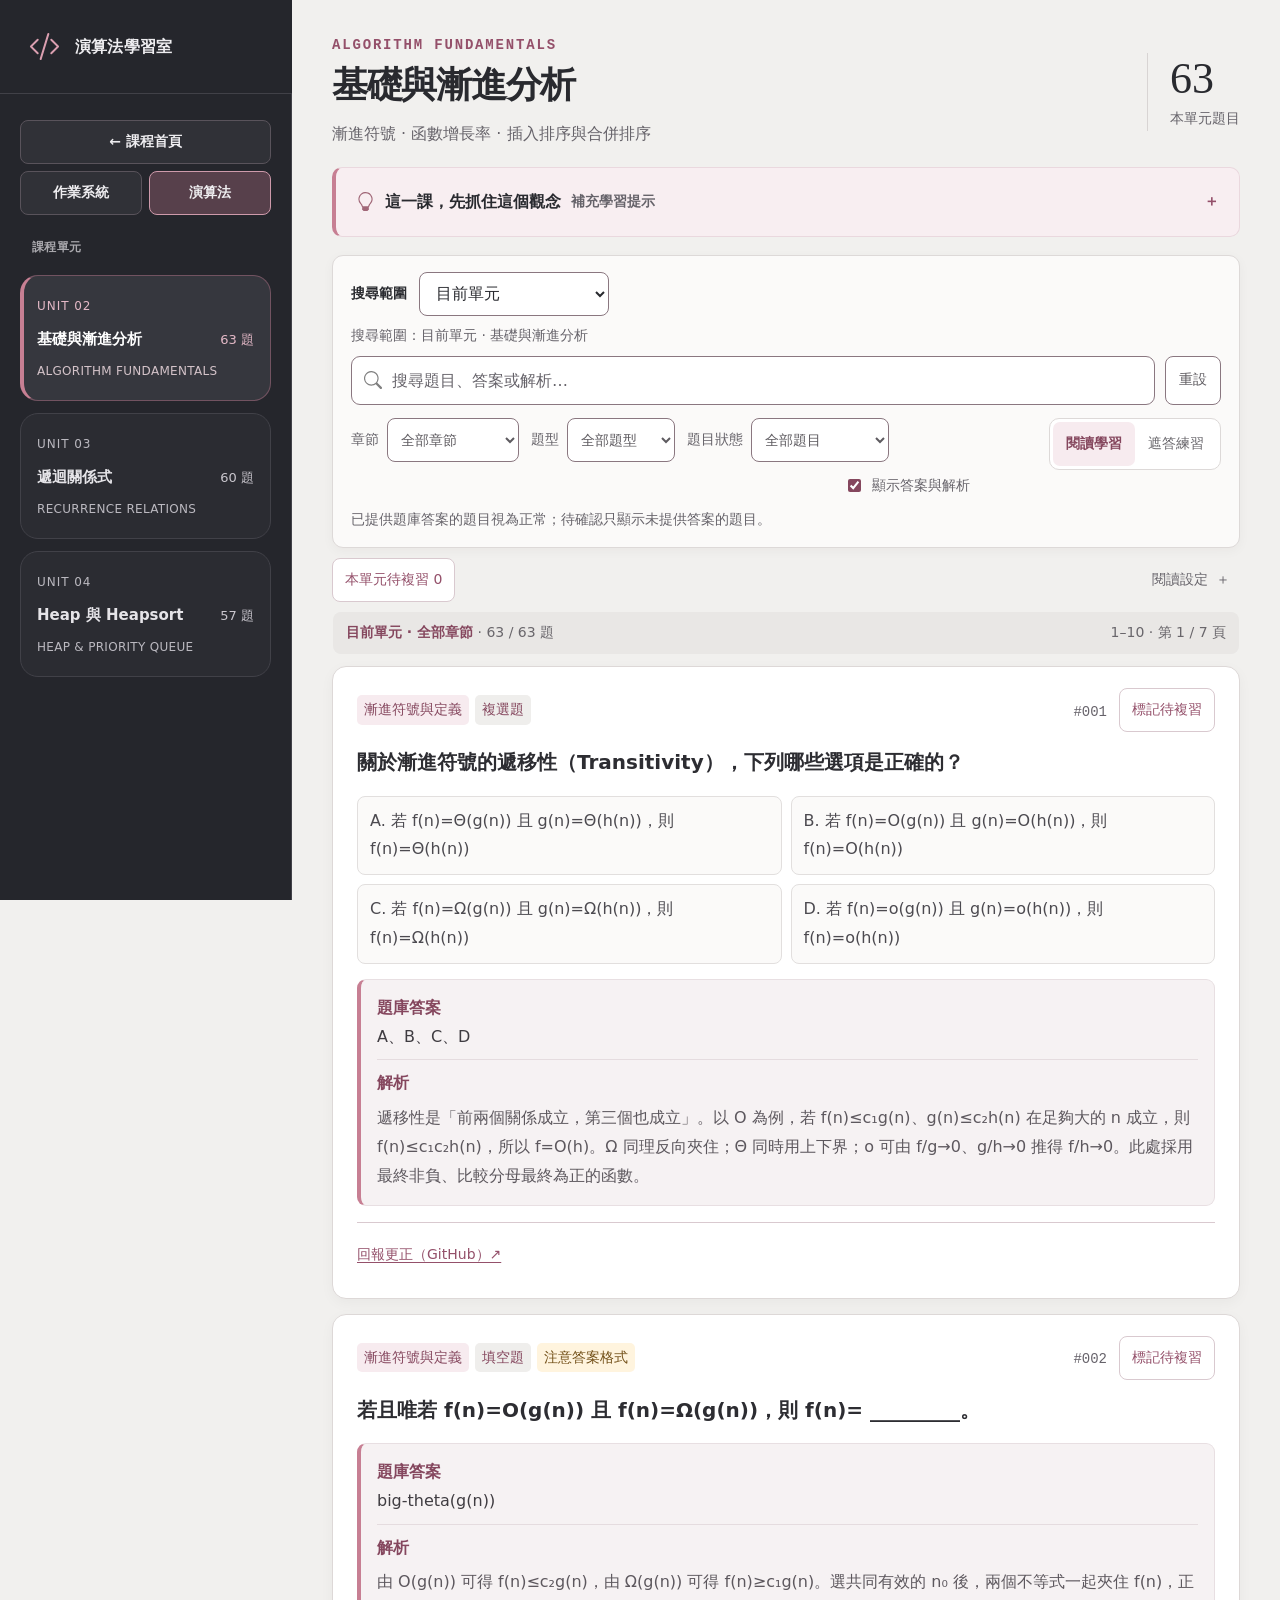
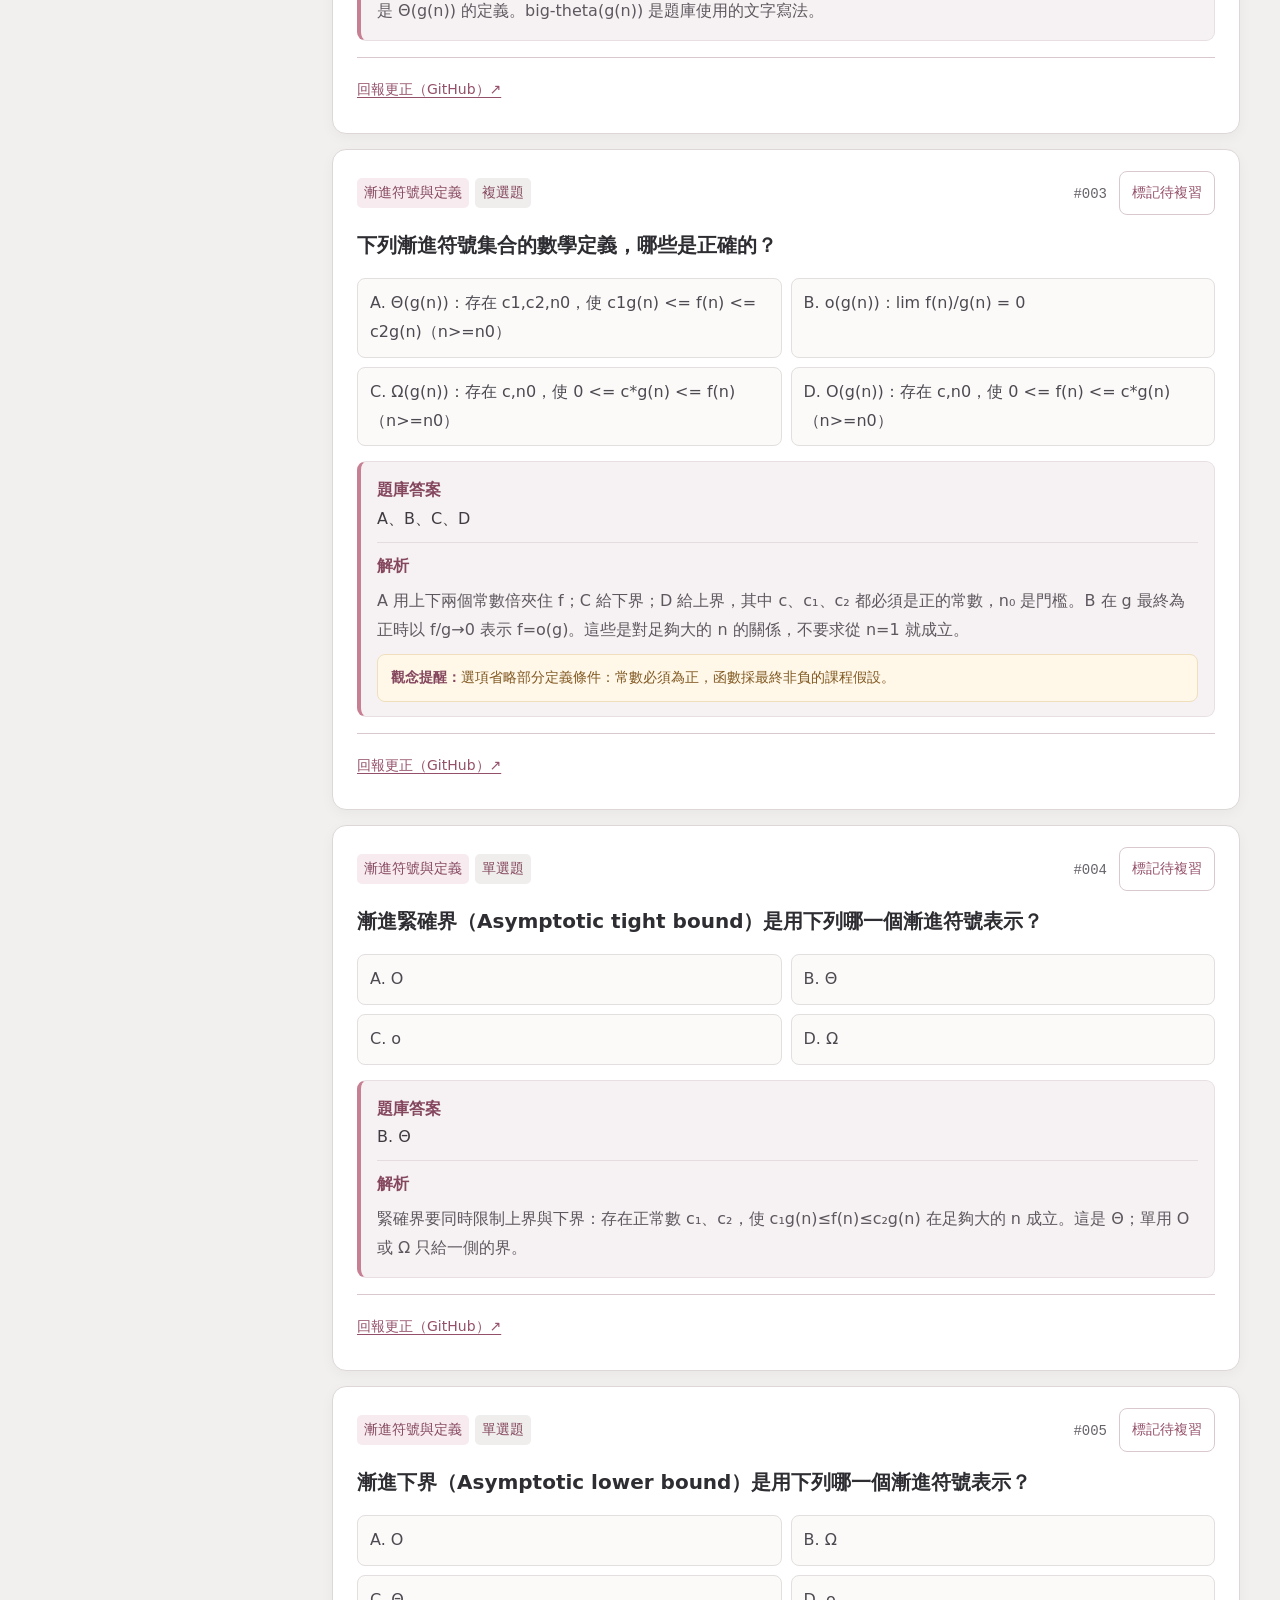
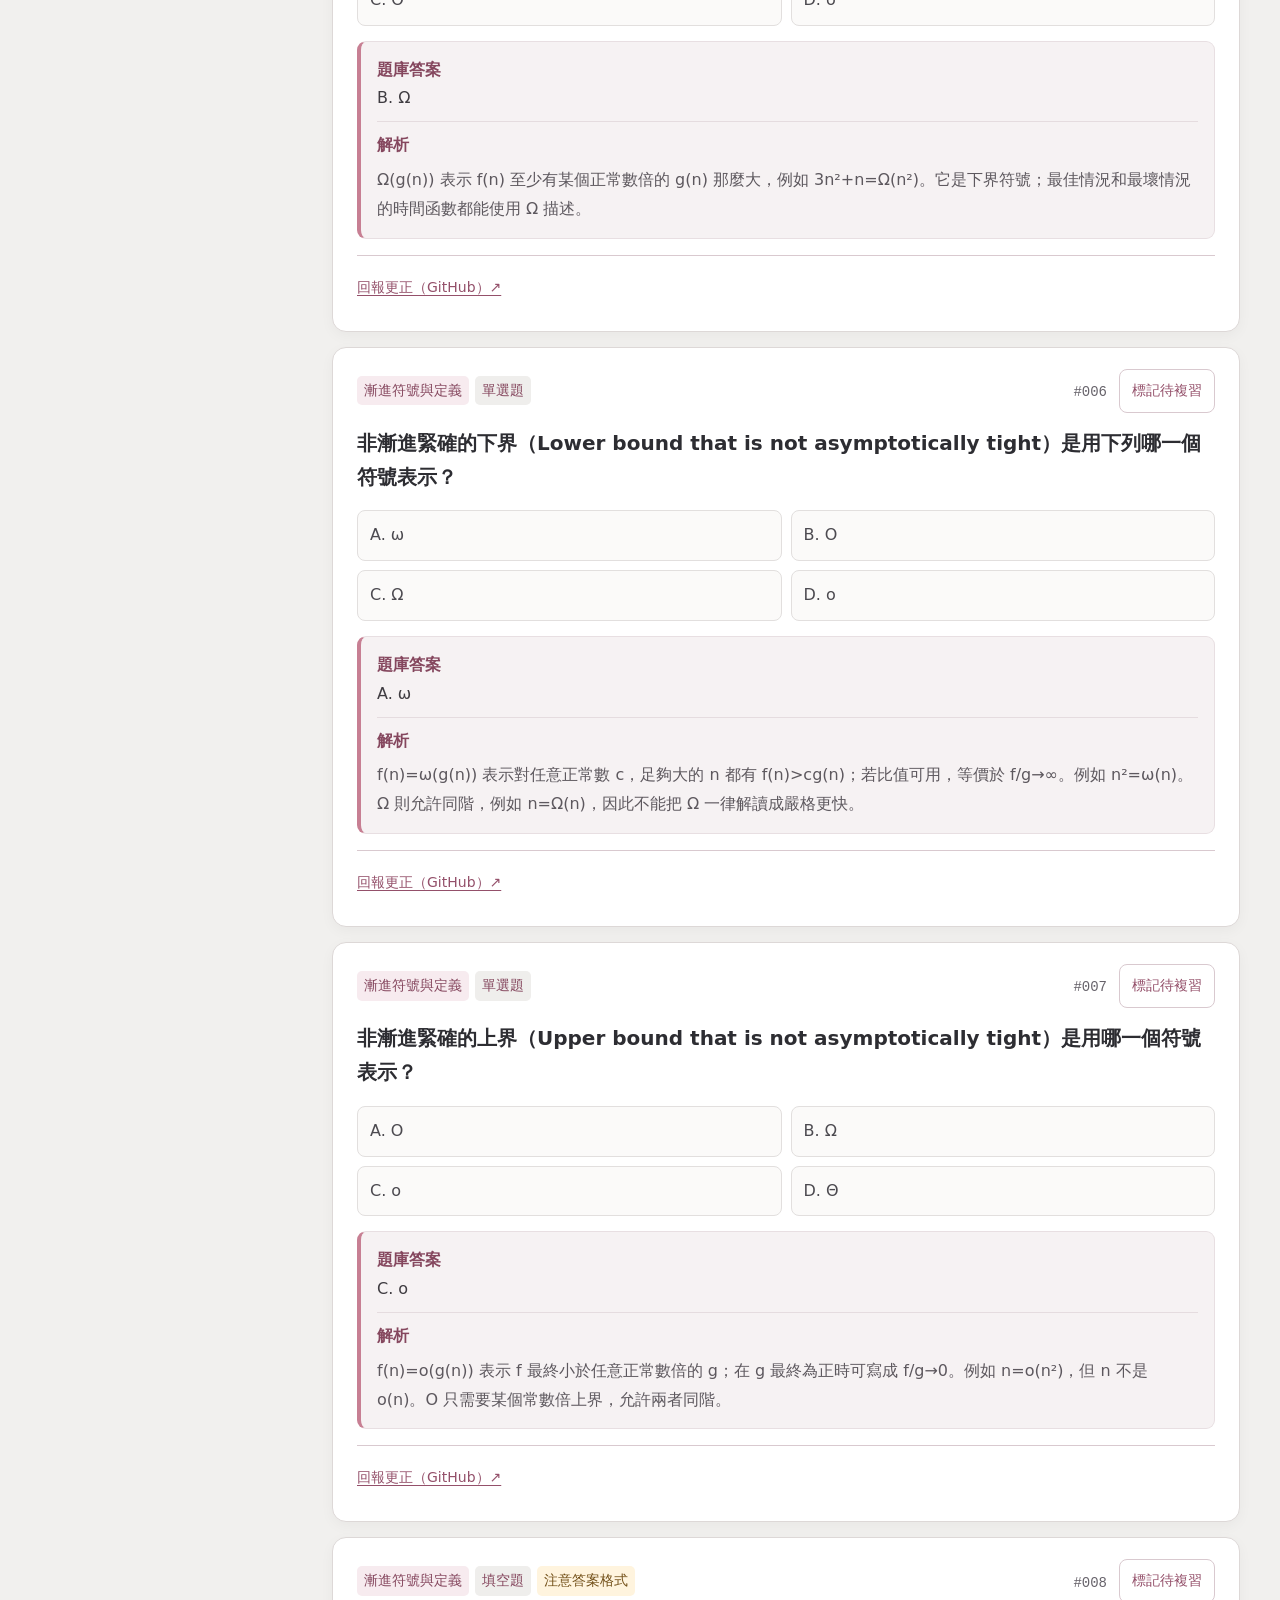
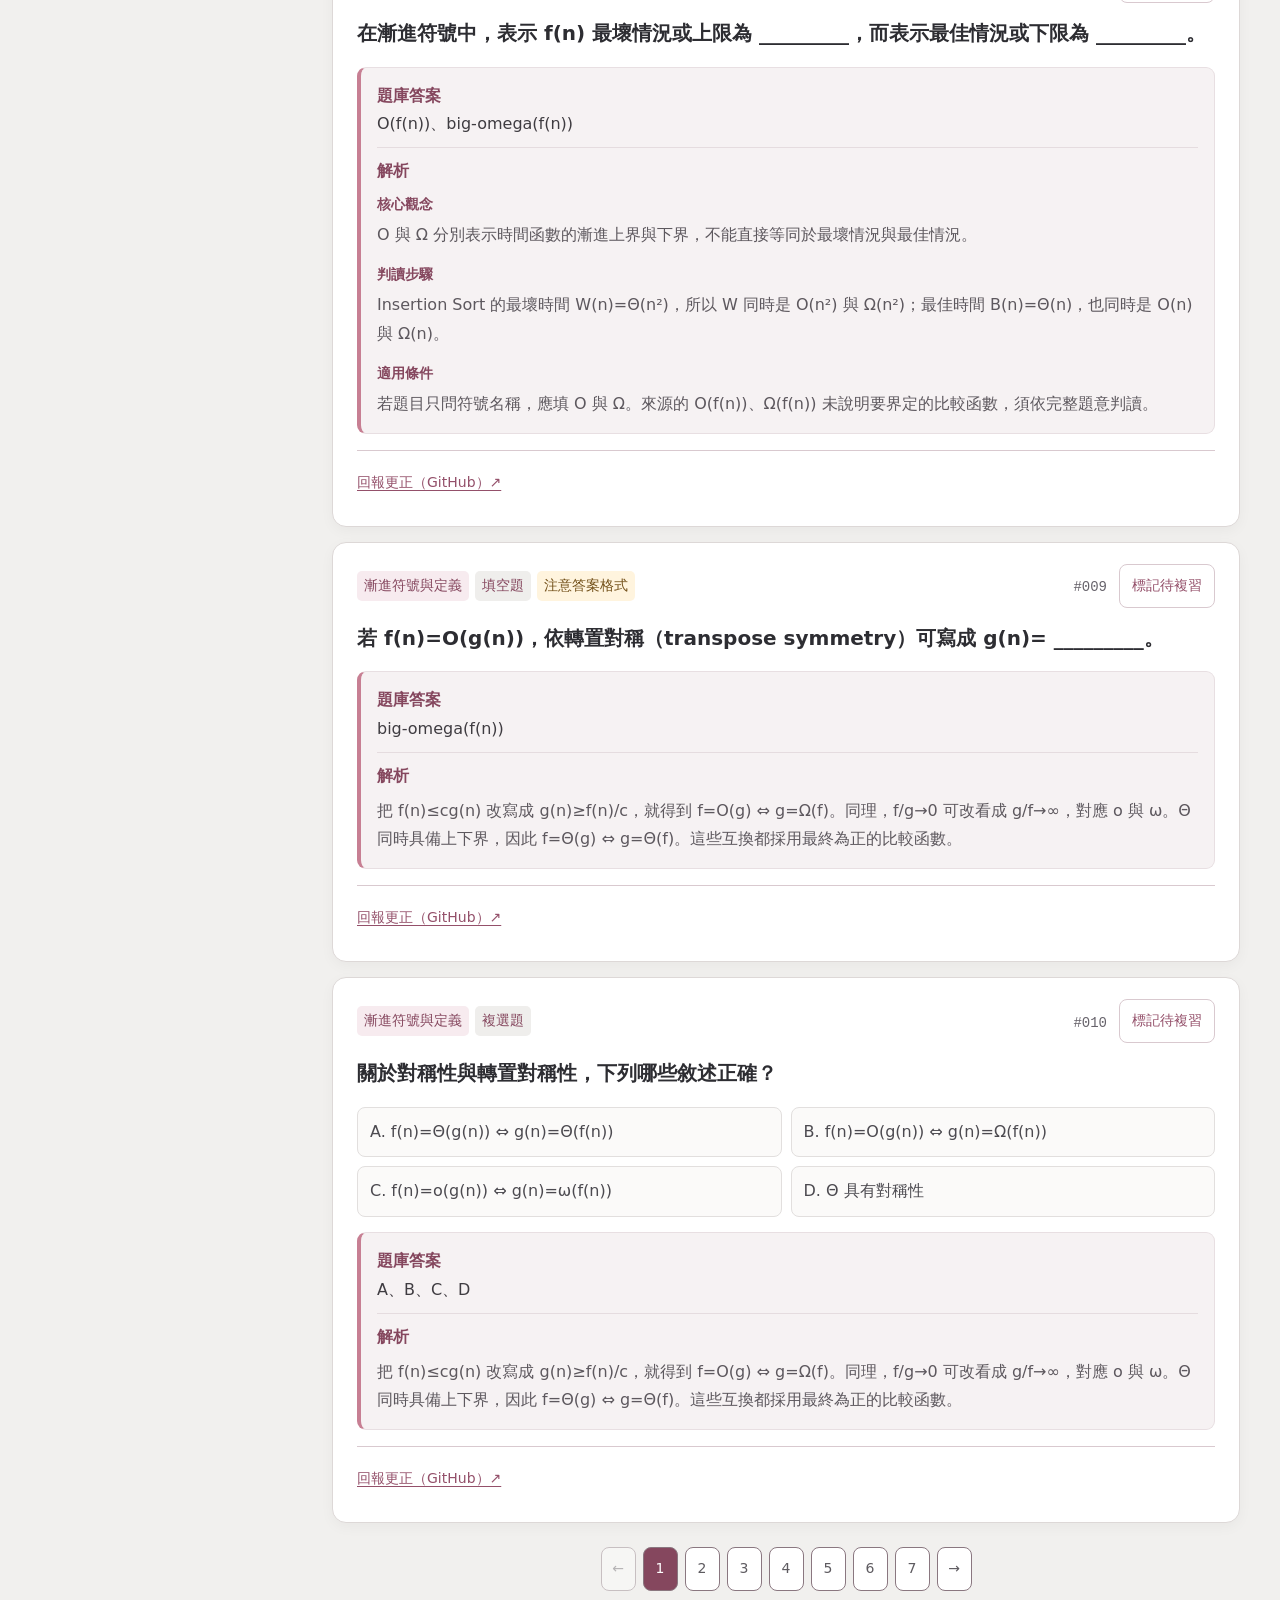
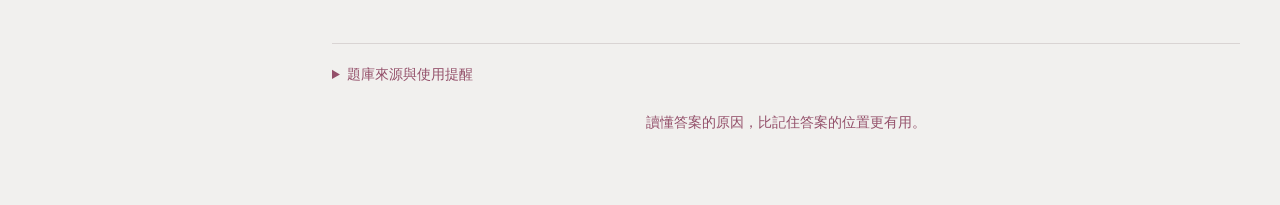
==== commit 8548be53: "Treat user-provided question-bank answers as accepted" ====
--- a/algorithms.html
+++ b/algorithms.html
@@ -17,21 +17,21 @@
 <body data-course="algorithms">
 <a class="skip" href="#main">跳至學習內容</a>
 <header class="topbar"><div class="brand"><span class="logo" aria-hidden="true"><img src="assets/icons/code-slash.svg" alt=""></span>演算法學習室</div><div class="tagline">一課一課，把觀念學會。 <span data-course-total style="margin-left:18px">3 個單元 · 180 道題目</span></div></header>
-<div class="app"><aside class="sidebar" aria-label="課程單元導覽"><nav class="site-nav" aria-label="科目與首頁"><a href="index.html?v=os-l6-full2">← 課程首頁</a><a href="os.html?v=os-l6-full2" >作業系統</a><a href="algorithms.html?v=os-l6-full2" aria-current="page">演算法</a></nav><div class="unit-picker"><label for="lessonPicker">課程單元</label><select id="lessonPicker"></select></div><p class="navtitle">課程單元</p><nav id="courseMenu" class="course-menu" aria-label="選擇課程"></nav></aside>
+<div class="app"><aside class="sidebar" aria-label="課程單元導覽"><nav class="site-nav" aria-label="科目與首頁"><a href="index.html?v=answer-policy1">← 課程首頁</a><a href="os.html?v=answer-policy1" >作業系統</a><a href="algorithms.html?v=answer-policy1" aria-current="page">演算法</a></nav><div class="unit-picker"><label for="lessonPicker">課程單元</label><select id="lessonPicker"></select></div><p class="navtitle">課程單元</p><nav id="courseMenu" class="course-menu" aria-label="選擇課程"></nav></aside>
 <main class="main" id="main" tabindex="-1"><div class="breadcrumb"><span>我的演算法課程</span><span class="dot"></span><span id="crumb"></span></div><section class="heading"><div><div class="eyebrow" id="eyebrow"></div><h1 id="lessonTitle"></h1><p class="subtitle" id="lessonSub"></p></div><div class="count"><strong id="lessonCount"></strong><span>本單元題目</span></div></section>
 <nav class="lesson-tabs" id="lessonTabs" aria-label="切換課程單元"></nav>
 <details class="guide" id="conceptGuide" open><summary class="guide-head"><span class="guide-title" id="guideHeading"><img class="guide-icon" src="assets/icons/lightbulb.svg" alt="" aria-hidden="true">這一課，先抓住這個觀念</span><small>補充學習提示</small></summary><p id="guideText"></p></details>
 <section aria-labelledby="bankHeading"><h2 id="bankHeading" class="visually-hidden">章節題庫</h2>
-<div class="toolbar"><div class="search-options"><label for="searchScopeSelect">搜尋範圍</label><select id="searchScopeSelect" aria-describedby="searchScope"><option value="current">目前單元</option><option value="all">全部單元（本課程）</option></select></div><div class="searchrow"><label class="searchbox"><img class="search-icon" src="assets/icons/search.svg" alt="" aria-hidden="true"><input id="search" type="search" aria-label="搜尋本課題目、答案與解析" placeholder="搜尋本課題目、答案、術語或公式…" autocomplete="off"></label><button id="clearBtn" class="plain">重設</button></div><div class="filters"><details class="filter-details" open><summary>篩選設定</summary><div class="filter-fields"><label>章節<select id="chapterSelect" aria-label="選擇章節"></select></label><label>題型<select id="typeSelect" aria-label="選擇題型"></select></label><label>題目狀態<select id="qualitySelect" aria-describedby="qualityHint"><option value="all">全部題目</option><option value="pending">待確認</option></select></label><label class="answer-toggle" id="answerToggle"><input id="showAnswers" type="checkbox" checked>顯示答案與解析</label></div><p class="quality-hint" id="qualityHint">待確認：答案或題意有疑點，或缺少選項、題圖、程式碼等資料；有疑點的題目暫不自動判分。</p></details><div class="study-controls"><div class="segmented" aria-label="學習方式"><button id="studyMode" class="active" aria-pressed="true">閱讀學習</button><button id="practiceMode" aria-pressed="false">遮答練習</button></div></div></div></div>
+<div class="toolbar"><div class="search-options"><label for="searchScopeSelect">搜尋範圍</label><select id="searchScopeSelect" aria-describedby="searchScope"><option value="current">目前單元</option><option value="all">全部單元（本課程）</option></select></div><div class="searchrow"><label class="searchbox"><img class="search-icon" src="assets/icons/search.svg" alt="" aria-hidden="true"><input id="search" type="search" aria-label="搜尋本課題目、答案與解析" placeholder="搜尋本課題目、答案、術語或公式…" autocomplete="off"></label><button id="clearBtn" class="plain">重設</button></div><div class="filters"><details class="filter-details" open><summary>篩選設定</summary><div class="filter-fields"><label>章節<select id="chapterSelect" aria-label="選擇章節"></select></label><label>題型<select id="typeSelect" aria-label="選擇題型"></select></label><label>題目狀態<select id="qualitySelect" aria-describedby="qualityHint"><option value="all">全部題目</option><option value="pending">待確認</option></select></label><label class="answer-toggle" id="answerToggle"><input id="showAnswers" type="checkbox" checked>顯示答案與解析</label></div><p class="quality-hint" id="qualityHint">已提供題庫答案的題目視為正常；待確認只顯示未提供答案的題目。</p></details><div class="study-controls"><div class="segmented" aria-label="學習方式"><button id="studyMode" class="active" aria-pressed="true">閱讀學習</button><button id="practiceMode" aria-pressed="false">遮答練習</button></div></div></div></div>
 <div class="summary" id="searchResults" tabindex="-1" role="status" aria-live="polite" aria-atomic="true"><span id="resultSummary"></span><span id="rangeSummary"></span></div><div id="modeHint" class="missing" hidden>先寫下你的答案，再按「對照答案」。有選項的題目可直接選；未提供選項的題目以文字練習。練習作答只保留在目前開啟期間，離開或重新整理後不會保存。</div><section id="list" class="list" aria-label="題目列表"></section><div id="empty" class="empty" hidden><h3>這個條件下沒有題目</h3><p>試試較短的關鍵字，或重設章節與題型。</p><button id="emptyReset" class="plain">重設篩選</button></div><nav id="pager" class="pager" aria-label="題庫頁碼"></nav></section>
-<details class="sources"><summary>題庫來源與使用提醒</summary><p data-course-source-summary>完整收錄你提供的三份 HTML：L2 63 題、L3 60 題、L4 57 題，共 180 題。相同觀念的不同版本仍保留。本站已補充部分解析與條件；修正的答案另保留來源答案供對照。</p><ul><li>章節名稱沿用原題庫分類；課程標題與「補充學習提示」為本站整理。</li><li>L3 原始檔的 39 題選擇題附有四個選項，其餘題目依原始資料以文字作答或填空；L4 的選擇題未附完整選項，本站採文字作答。原題參照的樹圖或虛擬碼若未收錄，會提示資料不足。</li><li>來源資料中的「LMS 已確認／已校正」屬來源自述，本站未登入學校系統核對；數學或概念修正依推導及教材內容。</li><li>明確錯誤會顯示修正後答案；題意或資料不足會說明疑點與所缺資料，並暫停自動判分。</li><li>練習模式在答案能明確對應選項、且題意及資料沒有已標記疑點時自動核對；其餘題目請自行對照答案與解析。文字作答不當作正式考試評分。</li><li>可以直接雙擊此檔離線開啟。練習作答只保留在目前開啟期間；待複習標記與閱讀字級會保存在這台裝置的瀏覽器，手機與電腦不會自動同步。</li></ul><p id="sourceLabel"></p></details><p class="bottom-note">讀懂答案的原因，比記住答案的位置更有用。</p>
+<details class="sources"><summary>題庫來源與使用提醒</summary><p data-course-source-summary>完整收錄你提供的三份 HTML：L2 63 題、L3 60 題、L4 57 題，共 180 題。相同觀念的不同版本仍保留。本站已補充部分解析與條件；修正的答案另保留來源答案供對照。</p><ul><li>章節名稱沿用原題庫分類；課程標題與「補充學習提示」為本站整理。</li><li>L3 原始檔的 39 題選擇題附有四個選項，其餘題目依原始資料以文字作答或填空；L4 的選擇題未附完整選項，本站採文字作答。已提供答案的題目正常顯示。</li><li>題目依提供的題庫答案練習，附加解析供理解概念與適用條件。</li><li>已提供題庫答案的題目不列為待確認；既有修正紀錄保留供對照。</li><li>練習模式在答案能對應選項時自動核對；其餘題目請自行對照答案與解析。文字作答不當作正式考試評分。</li><li>可以直接雙擊此檔離線開啟。練習作答只保留在目前開啟期間；待複習標記與閱讀字級會保存在這台裝置的瀏覽器，手機與電腦不會自動同步。</li></ul><p id="sourceLabel"></p></details><p class="bottom-note">讀懂答案的原因，比記住答案的位置更有用。</p>
 </main></div>
 <noscript>請開啟瀏覽器 JavaScript，才能切換課程與題目。</noscript>
-<script id="course-data" type="application/json">[{"id":"L2","source":"演算法L2.html","questions":[{"category":"漸進符號與定義","type":"複選題","q":"關於漸進符號的遞移性（Transitivity），下列哪些選項是正確的？","a":"A、B、C、D","opts":["A. 若 f(n)=Θ(g(n)) 且 g(n)=Θ(h(n))，則 f(n)=Θ(h(n))","B. 若 f(n)=O(g(n)) 且 g(n)=O(h(n))，則 f(n)=O(h(n))","C. 若 f(n)=Ω(g(n)) 且 g(n)=Ω(h(n))，則 f(n)=Ω(h(n))","D. 若 f(n)=o(g(n)) 且 g(n)=o(h(n))，則 f(n)=o(h(n))"],"ex":"遞移性是「前兩個關係成立，第三個也成立」。以 O 為例，若 f(n)≤c₁g(n)、g(n)≤c₂h(n) 在足夠大的 n 成立，則 f(n)≤c₁c₂h(n)，所以 f=O(h)。Ω 同理反向夾住；Θ 同時用上下界；o 可由 f/g→0、g/h→0 推得 f/h→0。此處採用最終非負、比較分母最終為正的函數。","exact":false,"warn":false,"sources":["algorithm-analysis"]},{"category":"漸進符號與定義","type":"填空題","q":"若且唯若 f(n)=O(g(n)) 且 f(n)=Ω(g(n))，則 f(n)= _________。","a":"big-theta(g(n))","opts":[],"ex":"由 O(g(n)) 可得 f(n)≤c₂g(n)，由 Ω(g(n)) 可得 f(n)≥c₁g(n)。選共同有效的 n₀ 後，兩個不等式一起夾住 f(n)，正是 Θ(g(n)) 的定義。big-theta(g(n)) 是題庫使用的文字寫法。","exact":true,"warn":false,"sources":["algorithm-analysis"]},{"category":"漸進符號與定義","type":"複選題","q":"下列漸進符號集合的數學定義，哪些是正確的？","a":"A、B、C、D","opts":["A. Θ(g(n))：存在 c1,c2,n0，使 c1g(n) <= f(n) <= c2g(n)（n>=n0）","B. o(g(n))：lim f(n)/g(n) = 0","C. Ω(g(n))：存在 c,n0，使 0 <= c*g(n) <= f(n)（n>=n0）","D. O(g(n))：存在 c,n0，使 0 <= f(n) <= c*g(n)（n>=n0）"],"ex":"A 用上下兩個常數倍夾住 f；C 給下界；D 給上界，其中 c、c₁、c₂ 都必須是正的常數，n₀ 是門檻。B 在 g 最終為正時以 f/g→0 表示 f=o(g)。這些是對足夠大的 n 的關係，不要求從 n=1 就成立。","exact":false,"warn":false,"sources":["algorithm-analysis"],"note":"選項省略部分定義條件：常數必須為正，函數採最終非負的課程假設。"},{"category":"漸進符號與定義","type":"單選題","q":"漸進緊確界（Asymptotic tight bound）是用下列哪一個漸進符號表示？","a":"B. Θ","opts":["A. O","B. Θ","C. o","D. Ω"],"ex":"緊確界要同時限制上界與下界：存在正常數 c₁、c₂，使 c₁g(n)≤f(n)≤c₂g(n) 在足夠大的 n 成立。這是 Θ；單用 O 或 Ω 只給一側的界。","exact":false,"warn":false,"sources":["algorithm-analysis"]},{"category":"漸進符號與定義","type":"單選題","q":"漸進下界（Asymptotic lower bound）是用下列哪一個漸進符號表示？","a":"B. Ω","opts":["A. O","B. Ω","C. Θ","D. o"],"ex":"Ω(g(n)) 表示 f(n) 至少有某個正常數倍的 g(n) 那麼大，例如 3n²+n=Ω(n²)。它是下界符號；最佳情況和最壞情況的時間函數都能使用 Ω 描述。","exact":false,"warn":false,"sources":["algorithm-analysis"]},{"category":"漸進符號與定義","type":"單選題","q":"非漸進緊確的下界（Lower bound that is not asymptotically tight）是用下列哪一個符號表示？","a":"A. ω","opts":["A. ω","B. O","C. Ω","D. o"],"ex":"f(n)=ω(g(n)) 表示對任意正常數 c，足夠大的 n 都有 f(n)>cg(n)；若比值可用，等價於 f/g→∞。例如 n²=ω(n)。Ω 則允許同階，例如 n=Ω(n)，因此不能把 Ω 一律解讀成嚴格更快。","exact":false,"warn":false,"sources":["algorithm-analysis"]},{"category":"漸進符號與定義","type":"單選題","q":"非漸進緊確的上界（Upper bound that is not asymptotically tight）是用哪一個符號表示？","a":"C. o","opts":["A. O","B. Ω","C. o","D. Θ"],"ex":"f(n)=o(g(n)) 表示 f 最終小於任意正常數倍的 g；在 g 最終為正時可寫成 f/g→0。例如 n=o(n²)，但 n 不是 o(n)。O 只需要某個常數倍上界，允許兩者同階。","exact":false,"warn":false,"sources":["algorithm-analysis"]},{"category":"漸進符號與定義","type":"填空題","q":"在漸進符號中，表示 f(n) 最壞情況或上限為 _________，而表示最佳情況或下限為 _________。","a":"O(f(n))、big-omega(f(n))","opts":[],"ex":"核心觀念：O 與 Ω 分別表示時間函數的漸進上界與下界，不能直接等同於最壞情況與最佳情況。\n\n判讀步驟：Insertion Sort 的最壞時間 W(n)=Θ(n²)，所以 W 同時是 O(n²) 與 Ω(n²)；最佳時間 B(n)=Θ(n)，也同時是 O(n) 與 Ω(n)。\n\n適用條件：若題目只問符號名稱，應填 O 與 Ω。來源的 O(f(n))、Ω(f(n)) 未說明要界定的比較函數，須依完整題意判讀。","exact":true,"warn":false,"sources":["algorithm-analysis"],"reviewIssue":"題幹混同上／下界與最壞／最佳情況；需確認原題實際要填的符號。"},{"category":"漸進符號與定義","type":"填空題","q":"若 f(n)=O(g(n))，依轉置對稱（transpose symmetry）可寫成 g(n)= _________。","a":"big-omega(f(n))","opts":[],"ex":"把 f(n)≤cg(n) 改寫成 g(n)≥f(n)/c，就得到 f=O(g) ⇔ g=Ω(f)。同理，f/g→0 可改看成 g/f→∞，對應 o 與 ω。Θ 同時具備上下界，因此 f=Θ(g) ⇔ g=Θ(f)。這些互換都採用最終為正的比較函數。","exact":true,"warn":false,"sources":["algorithm-analysis"]},{"category":"漸進符號與定義","type":"複選題","q":"關於對稱性與轉置對稱性，下列哪些敘述正確？","a":"A、B、C、D","opts":["A. f(n)=Θ(g(n)) ⇔ g(n)=Θ(f(n))","B. f(n)=O(g(n)) ⇔ g(n)=Ω(f(n))","C. f(n)=o(g(n)) ⇔ g(n)=ω(f(n))","D. Θ 具有對稱性"],"ex":"把 f(n)≤cg(n) 改寫成 g(n)≥f(n)/c，就得到 f=O(g) ⇔ g=Ω(f)。同理，f/g→0 可改看成 g/f→∞，對應 o 與 ω。Θ 同時具備上下界，因此 f=Θ(g) ⇔ g=Θ(f)。這些互換都採用最終為正的比較函數。","exact":false,"warn":false,"sources":["algorithm-analysis"]},{"category":"單調性","type":"填空題","q":"若滿足 m < n 則 f(m) < f(n)，此函數性質稱為 _________。","a":"strictly increasing","opts":[],"ex":"兩邊都是嚴格小於 <，所以是 strictly increasing（嚴格遞增）。","exact":true,"warn":false},{"category":"單調性","type":"填空題","q":"若滿足 m <= n 則 f(m) >= f(n)，此函數性質稱為 _________。","a":"monotonically decreasing","opts":[],"ex":"輸入變大時，函數值變小或維持不變，所以是 monotonically decreasing。","exact":true,"warn":false},{"category":"單調性","type":"單選題","q":"若 m <= n 則 f(m) <= f(n)，此函數屬於哪一種單調性？","a":"A. monotonically increasing","opts":["A. monotonically increasing","B. monotonically decreasing","C. strictly decreasing","D. constant only"],"ex":"monotonically increasing 允許相等，因此使用 <=。","exact":false,"warn":false},{"category":"Floor / Ceiling / 模運算","type":"單選題","q":"大於或等於實數 x 的最小整數是用下列哪一個函數表示？","a":"D. 天花板函數 (Ceiling)","opts":["A. 四捨五入 (Round)","B. 地板函數 (Floor)","C. 絕對值 (Absolute)","D. 天花板函數 (Ceiling)"],"ex":"Ceiling ⌈x⌉ 是 ≥x 的最小整數。","exact":false,"warn":false},{"category":"Floor / Ceiling / 模運算","type":"單選題","q":"小於或等於實數 x 的最大整數是用下列哪一個函數表示？","a":"B. Floor","opts":["A. Ceiling","B. Floor","C. Round","D. Absolute"],"ex":"Floor ⌊x⌋ 是 ≤x 的最大整數。","exact":false,"warn":false},{"category":"Floor / Ceiling / 模運算","type":"複選題","q":"對於任意實數 x 或整數 n，下列關於地板與天花板函數的數學性質哪些是正確的？","a":"A、B、C、D","opts":["A. ⌈n/2⌉ + ⌊n/2⌋ = n","B. x - 1 < ⌊x⌋ <= x","C. x <= ⌈x⌉ < x + 1","D. ⌈⌈n/a⌉/b⌉ = ⌈n/(ab)⌉"],"ex":"A：整數 n 若為偶數，兩項各為 n/2；若為奇數，兩項相差 1，相加仍為 n。B、C 直接來自 floor／ceiling 的定義。D 在 a、b 為正整數時成立：對任何整數 k，⌈⌈n/a⌉/b⌉≤k 等價於 n≤abk，也等價於 ⌈n/(ab)⌉≤k。若不限制除數，D 不能直接使用；例如 n=1、a=2、b=1/2 時左側為 2、右側為 1。","exact":false,"warn":false,"note":"A 的 n 必須是整數；D 的 a、b 在本解析中限定為正整數。","sources":["algorithm-analysis"],"reviewIssue":"題幹未交代 a、b 的範圍；D 需補上正整數等適用條件。"},{"category":"Floor / Ceiling / 模運算","type":"複選題","q":"關於模運算（Modular arithmetic），下列哪些數學公式或關係是正確的？","a":"A、B、C、D","opts":["A. a mod n = a - ⌊a/n⌋ * n","B. 若 (a mod n) = (b mod n)，則寫作 a ≡ b (mod n)","C. a mod n 代表 a 除以 n 的餘數","D. 若 a ≡ b (mod n)，表示 a 與 b 模 n 等價"],"ex":"以正整數 n 為模數，令 q=⌊a/n⌋，則餘數 r=a-qn 滿足 0≤r<n，得到 A。若 a、b 的餘數相同，則 a-b 是 n 的整數倍，寫成 a≡b (mod n)，所以 B、C、D 也成立。例：-1 mod 5=4；程式語言的 % 對負數可能採不同規則。","exact":false,"warn":false,"sources":["algorithm-analysis"]},{"category":"函數增長率 / Log","type":"單選題","q":"在計算機科學中，若無特別註明，「lg n」通常表示以下列哪一個數為底的對數？","a":"C. 2","opts":["A. e","B. Infinity","C. 2","D. 10"],"ex":"演算法課中的 lg 通常指 log₂。","exact":false,"warn":false},{"category":"函數增長率 / Log","type":"複選題","q":"關於函數增長率的比較，下列哪些敘述是正確的？","a":"B、D","opts":["A. n log n 增長速度快於 n^2","B. 任何正多項式函數增長速度都快於任何多對數 (Polylogarithmic) 函數","C. 對數函數增長快於階乘函數","D. 任何正指數函數增長速度都快於任何多項式函數"],"ex":"在正的固定指數、底數大於 1 的條件下，常見順序是 (log n)^k ≺ nᵇ ≺ aⁿ ≺ n!。A 錯，因 (n log n)/n²=log n/n→0；C 也顛倒。B、D 所描述的是 polylog 小於正次方多項式、常數底指數大於多項式。常數多項式 n⁰ 不屬於這裡「正次方」的比較。","exact":false,"warn":false,"sources":["algorithm-analysis"]},{"category":"函數增長率 / Log","type":"單選題","q":"對於任何常數 a > 1，當 n 趨近於無窮大時，(n^b / a^n) 的極限值為多少？","a":"B. 0(zero)","opts":["A. 無窮大 (Infinity)","B. 0(zero)","C. Undefined","D. 1(one)"],"ex":"把比值取自然對數：ln(nᵇ/aⁿ)=b ln n−n ln a。因 a>1，所以 ln a>0；固定 b 的 ln n 成長比 n 慢，差值趨於 −∞。再取指數可知 nᵇ/aⁿ→0，故選 B。b 必須是不隨 n 改變的常數。","exact":false,"warn":false,"sources":["algorithm-analysis"]},{"category":"函數增長率 / Log","type":"填空題","q":"若一個函數滿足 f(n) = _________，則稱此函數是多項式有界。","a":"O(n^k)","opts":[],"ex":"多項式有界表示「存在某個固定常數 k」，使 f(n) 在足夠大的 n 被 c nᵏ 上界住，即 f(n)=O(nᵏ)。例如 n³+7n 是 O(n³)，而 2ⁿ 無法被任何固定次方 nᵏ 長期界住。k 不能隨 n 增加。","exact":true,"warn":false,"sources":["algorithm-analysis"]},{"category":"函數增長率 / Log","type":"填空題","q":"若一個函數滿足 f(n) = _________，則稱此函數是多對數有界（polylogarithmically bounded）。","a":"O((log n)^k)","opts":[],"ex":"多對數有界表示存在固定 k≥0，使 f(n)=O((log n)ᵏ)。例如 (log n)²+log n 是 O((log n)²)，n 則不是多對數有界。冪次 k 要放在 log n 上，整個函數再放進 O；來源字串 O(logn)^k 的括號位置容易造成誤解。","exact":true,"warn":false,"sources":["algorithm-analysis"],"originalAnswer":"O(logn)^k","note":"原題庫的輸入字串另保留供對照；本站答案使用清楚的數學括號。"},{"category":"函數增長率 / Log","type":"複選題","q":"下列哪些函數屬於多項式有界 f(n)=n^{O(1)} 的例子？","a":"A、B、D","opts":["A. 10n^2+5n","B. n^3","C. 2^n","D. √n"],"ex":"固定次方 n 的組合是 polynomial；2^n 是 exponential。","exact":false,"warn":false},{"category":"函數增長率 / Log","type":"複選題","q":"下列哪些函數屬於多對數有界（Polylogarithmically bounded）的範疇？","a":"B、C、D","opts":["A. n","B. (lg n)^k","C. lg(lg n)","D. lg^2 n"],"ex":"B、D 分別是固定次方的 log n；C 的 log log n 增長更慢，也被 log n 上界住，因此也是 polylogarithmically bounded。A 的 n 比任意固定 (log n)ᵏ 都快。判斷標準是有沒有某個固定 log 冪次上界，而非只看式子中有沒有 log。","exact":false,"warn":false,"sources":["algorithm-analysis"]},{"category":"函數增長率 / Log","type":"複選題","q":"對於所有 x > -1，下列關於對數函數（Logarithm）的數學不等式哪些是正確的？","a":"A、D","opts":["A. x / (1 + x) <= ln(1 + x)","B. ln(1 + x) < x","C. ln(1 + x) > x","D. ln(1 + x) = x - x^2/2 + x^3/3 - x^4/4 + ... (|x| < 1)"],"ex":"核心觀念：依各選項寫出的條件，成立的是 A、D；判斷不等式時，要檢查定義域、等號與級數收斂範圍。\n\n解題步驟：A：令 h(x)=ln(1+x)−x/(1+x)，有 h(0)=0、h′(x)=x/(1+x)²；在 x>−1 時，h 的最小值為 0。B：x=0 時 ln(1)=0，嚴格不等式不成立，應改成 ln(1+x)≤x。C：代入 x=1 即可反駁。\n\n適用條件：D 的級數等式只在選項註明的 |x|<1 範圍成立，不能擴大為所有 x>−1；B 的等號只在 x=0 成立。","exact":false,"warn":false,"note":"原答案 A、B、D 包含不成立於 x=0 的嚴格不等式 B；已修正。","sources":["algorithm-analysis"],"originalAnswer":"A、B、D"},{"category":"函數增長率 / Log","type":"複選題","q":"對於所有實數 x，下列關於指數函數的性質哪些是正確的？","a":"A、C","opts":["A. 1 + x <= e^x","B. e^x 永遠小於 1","C. 當 n 趨向無窮大時，lim (1 + x/n)^n = e^x","D. 當 |x| <= 1 時，e^x <= 1 + x + x^2/2"],"ex":"A：由 eˣ 的凸性，圖形位於 x=0 的切線 1+x 之上，對全部實數成立。\n\nC：固定 x 時，n ln(1+x/n)→x，因此 (1+x/n)ⁿ→eˣ。B 在 x=1 已錯。\n\nD 也在 x=1 被反例推翻：e≈2.718>2.5=1+1+1/2；|x|≤1 並不能保證所列上界。故選 A、C。","exact":false,"warn":false,"note":"原答案含 D；已用 x=1 的反例排除 D。","sources":["algorithm-analysis"],"originalAnswer":"A、C、D"},{"category":"Iterative Log / Fibonacci","type":"複選題","q":"關於重複對數函數（Iterative logarithm function, lg* n），下列敘述哪些是正確的？","a":"A、B、C、D","opts":["A. lg* 65536 = 4","B. 在可觀測宇宙中幾乎遇不到 n 使得 lg* n > 5","C. lg* 2 = 1","D. 它是極度緩慢增長的函數"],"ex":"以底數 2、降到 ≤1 為停止條件：65536→16→4→2→1，所以 A 為 4 次；2→1，所以 C 為 1 次。能讓次數超過 5 的數字必須大到遠超一般可表示的資料規模，因此 B 是對實務規模的說明；每多一次迭代所需的輸入規模會以冪塔方式增加，D 因而成立。","exact":false,"warn":false,"sources":["algorithm-analysis"]},{"category":"Iterative Log / Fibonacci","type":"單選題","q":"重複對數函數值 lg* 16 的結果為多少？","a":"A. 3","opts":["A. 3","B. 2","C. 4","D. 1"],"ex":"16→4→2→1，共 3 次。","exact":false,"warn":false},{"category":"Iterative Log / Fibonacci","type":"填空題","q":"lg* 4 = _________。","a":"2","opts":[],"ex":"4→2→1，所以是 2。","exact":true,"warn":false},{"category":"Iterative Log / Fibonacci","type":"填空題","q":"重複對數函數（Iterative logarithm）的符號寫成 _________。","a":"lg*(n)","opts":[],"ex":"lg* n 是「反覆套用 log₂，直到數值≤1 所需的次數」，不是 (lg n)*n，也不是 log 的乘法。\n\n例：16→4→2→1，所以 lg*16=3。lg*(n) 是原題庫的文字輸入寫法。","exact":true,"warn":false,"sources":["algorithm-analysis"]},{"category":"Iterative Log / Fibonacci","type":"單選題","q":"費氏數列（Fibonacci numbers）中定義的黃金比例 φ（Golden ratio）之近似值約為多少？","a":"C. 1.618","opts":["A. 1.414","B. 2.718","C. 1.618","D. 3.141"],"ex":"φ=(1+√5)/2≈1.618。","exact":false,"warn":false},{"category":"Iterative Log / Fibonacci","type":"複選題","q":"關於費氏數列（Fibonacci numbers），下列定義與數學公式哪些是正確的？","a":"A、B、C、D","opts":["A. F0=0、F1=1","B. 對 i>=2，Fi=F(i-1)+F(i-2)","C. 可用黃金比例 φ 與其共軛表示閉式公式","D. Fibonacci 數列呈指數等級增長"],"ex":"A、B 給出起始值與遞迴關係：0、1、1、2、3、5…。令 φ=(1+√5)/2、ψ=(1−√5)/2，則 Fᵢ=(φⁱ−ψⁱ)/√5；|ψ|<1，其冪次趨於 0，而 φ>1，因此 Fᵢ=Θ(φⁱ)，呈指數等級增長，C、D 成立。","exact":false,"warn":false,"sources":["algorithm-analysis"]},{"category":"Iterative Log / Fibonacci","type":"填空題","q":"請完成 Fibonacci 程式：if ( _________ ) return 0; else if ( _________ ) return 1;","a":"n<=0、n==1","opts":[],"ex":"Fibonacci 的有效輸入通常是非負整數。n=0 回傳 0，n=1 回傳 1；其餘回傳 F(n−1)+F(n−2)。來源第一格 n<=0 同時把負數當成 0 處理，這是程式的防護選擇；若定義域已保證 n≥0，n==0 在概念上也能形成正確基底，不應說它一律錯誤。","exact":true,"warn":false,"sources":["algorithm-analysis"]},{"category":"Factorial / Stirling","type":"單選題","q":"史特林公式（Stirling's approximation）主要用來估計哪一類函數？","a":"D. Factorial","opts":["A. Logarithm","B. Polynomial","C. Exponential","D. Factorial"],"ex":"Stirling 近似 n!≈√(2πn)(n/e)ⁿ。取對數得到 log(n!)=n log n−n log e+O(log n)，主導項是 n log n，所以為 Θ(n log n)。\n\n另外 n!/nⁿ≈√(2πn)e⁻ⁿ→0，故 n!=o(nⁿ)；n!/2ⁿ→∞，故 n!=ω(2ⁿ)，不是 O(2ⁿ)。不同固定對數底數只差常數倍。","exact":false,"warn":false,"sources":["algorithm-analysis"]},{"category":"Factorial / Stirling","type":"填空題","q":"史特林近似公式指出 log(n!) = _________。","a":"big-theta(nlogn)","opts":[],"ex":"Stirling 近似 n!≈√(2πn)(n/e)ⁿ。取對數得到 log(n!)=n log n−n log e+O(log n)，主導項是 n log n，所以為 Θ(n log n)。\n\n另外 n!/nⁿ≈√(2πn)e⁻ⁿ→0，故 n!=o(nⁿ)；n!/2ⁿ→∞，故 n!=ω(2ⁿ)，不是 O(2ⁿ)。不同固定對數底數只差常數倍。","exact":true,"warn":false,"sources":["algorithm-analysis"]},{"category":"Factorial / Stirling","type":"填空題","q":"史特林公式中指出，階乘 n! 的增長大於常數指數 2^n，即 n! = _________。","a":"omega(2^n)","opts":[],"ex":"令 rₙ=n!/2ⁿ，則 rₙ₊₁/rₙ=(n+1)/2；從 n≥3 起，每增加一項至少乘上 2，所以 rₙ→∞。因此 n!=ω(2ⁿ)，是嚴格更快的成長，不只是 Ω 的一般下界。omega(2^n) 對應小寫 ω；big-omega 對應大寫 Ω，兩者意義不同。","exact":true,"warn":false,"sources":["algorithm-analysis"]},{"category":"Factorial / Stirling","type":"填空題","q":"階乘增長率與指數增長率相比，n! 屬於 o(n^n)，但與 2^n 相比，n! 屬於 _________ 關係。","a":"omega(2^n)","opts":[],"ex":"令 rₙ=n!/2ⁿ，則 rₙ₊₁/rₙ=(n+1)/2；從 n≥3 起，每增加一項至少乘上 2，所以 rₙ→∞。因此 n!=ω(2ⁿ)，是嚴格更快的成長，不只是 Ω 的一般下界。omega(2^n) 對應小寫 ω；big-omega 對應大寫 Ω，兩者意義不同。","exact":true,"warn":false,"sources":["algorithm-analysis"]},{"category":"Factorial / Stirling","type":"複選題","q":"下列關於階乘（Factorial）增長率的漸進關係，哪些選項是正確的？","a":"A、B、C","opts":["A. log(n!) = Θ(n log n)","B. n! = o(n^n)","C. n! = ω(2^n)","D. n! = O(2^n)"],"ex":"Stirling 近似 n!≈√(2πn)(n/e)ⁿ。取對數得到 log(n!)=n log n−n log e+O(log n)，主導項是 n log n，所以為 Θ(n log n)。\n\n另外 n!/nⁿ≈√(2πn)e⁻ⁿ→0，故 n!=o(nⁿ)；n!/2ⁿ→∞，故 n!=ω(2ⁿ)，不是 O(2ⁿ)。不同固定對數底數只差常數倍。","exact":false,"warn":false,"sources":["algorithm-analysis"]},{"category":"Insertion Sort","type":"單選題","q":"插入排序法（Insertion Sort）採用的是下列哪一種演算法設計方法？","a":"A. 增量法 (Incremental Approach)","opts":["A. 增量法 (Incremental Approach)","B. 貪婪演算法 (Greedy Algorithm)","C. 動態規劃 (Dynamic Programming)","D. 分治法 (Divide-and-Conquer)"],"ex":"第 j 輪開始時，前綴 A[1..j−1] 已排序；把 A[j] 存成 key，向右移動比 key 大的前綴元素，再把 key 放進空位，得到已排序的 A[1..j]。每次只擴大一個元素的已解部分，所以是 Incremental Approach（增量法），不是將問題拆成兩半的分治法。","exact":false,"warn":false,"sources":["algorithm-analysis"]},{"category":"Insertion Sort","type":"單選題","q":"插入排序法（Insertion Sort）採用的是下列哪一種演算法設計方法？（另一版本選項順序）","a":"A. 增量法 (Incremental Approach)","opts":["A. 增量法 (Incremental Approach)","B. 分治法 (Divide-and-Conquer)","C. 貪婪演算法 (Greedy Algorithm)","D. 動態規劃 (Dynamic Programming)"],"ex":"第 j 輪開始時，前綴 A[1..j−1] 已排序；把 A[j] 存成 key，向右移動比 key 大的前綴元素，再把 key 放進空位，得到已排序的 A[1..j]。每次只擴大一個元素的已解部分，所以是 Incremental Approach（增量法），不是將問題拆成兩半的分治法。","exact":false,"warn":false,"sources":["algorithm-analysis"]},{"category":"Insertion Sort","type":"填空題","q":"若一排序演算法在重排陣列時，最多僅需常數個額外記憶體空間在陣列外，此演算法被稱為 _________ 排序。","a":"in place","opts":[],"ex":"Insertion Sort 直接在原陣列內移動元素，只額外保存 key、索引等固定數量的變數，因此額外空間為 O(1)，屬 in-place。原地不表示完全零空間，而是額外空間不隨 n 增長。題目中標準 Merge／Counting／Radix 實作通常需要額外陣列。","exact":true,"warn":false,"sources":["algorithm-analysis"]},{"category":"Insertion Sort","type":"單選題","q":"下列哪一種排序演算法屬於 in-place sorting？","a":"B. Insertion Sort","opts":["A. Radix Sort","B. Insertion Sort","C. Merge Sort","D. Counting Sort"],"ex":"Insertion Sort 直接在原陣列內移動元素，只額外保存 key、索引等固定數量的變數，因此額外空間為 O(1)，屬 in-place。原地不表示完全零空間，而是額外空間不隨 n 增長。題目中標準 Merge／Counting／Radix 實作通常需要額外陣列。","exact":false,"warn":false,"sources":["algorithm-analysis"]},{"category":"Insertion Sort","type":"單選題","q":"插入排序法（Insertion Sort）在最壞情況（Worst-case）下的時間複雜度為何？","a":"C. O(n^2)","opts":["A. O(n log n)","B. O(2^n)","C. O(n^2)","D. O(n)"],"ex":"若資料反向，第 j 次插入最多移動 j−1 個元素，總量為 1+2+…+(n−1)=n(n−1)/2，所以最壞時間是 Θ(n²)。\n\n若資料已排序，每輪只檢查前一元素並結束，共 n−1 輪，最佳時間是 Θ(n)。O 也能給出對應上界，但 Θ 同時表達上下界，更精確。","exact":false,"warn":false,"sources":["algorithm-analysis"]},{"category":"Insertion Sort","type":"單選題","q":"插入排序法（Insertion Sort）在最佳情況（Best-case）下的時間複雜度為何？","a":"D. O(n)","opts":["A. O(n log n)","B. O(1)","C. O(n^2)","D. O(n)"],"ex":"若資料反向，第 j 次插入最多移動 j−1 個元素，總量為 1+2+…+(n−1)=n(n−1)/2，所以最壞時間是 Θ(n²)。\n\n若資料已排序，每輪只檢查前一元素並結束，共 n−1 輪，最佳時間是 Θ(n)。O 也能給出對應上界，但 Θ 同時表達上下界，更精確。","exact":false,"warn":false,"sources":["algorithm-analysis"]},{"category":"Insertion Sort","type":"填空題","q":"插入排序法的最壞情況執行時間是 n 的 _________ 函數，最佳情況執行時間是 n 的 _________ 函數（最嚴謹答案）。","a":"big-theta(n^2)、big-theta(n)","opts":[],"ex":"若資料反向，第 j 次插入最多移動 j−1 個元素，總量為 1+2+…+(n−1)=n(n−1)/2，所以最壞時間是 Θ(n²)。\n\n若資料已排序，每輪只檢查前一元素並結束，共 n−1 輪，最佳時間是 Θ(n)。O 也能給出對應上界，但 Θ 同時表達上下界，更精確。","exact":true,"warn":false,"sources":["algorithm-analysis"]},{"category":"Insertion Sort","type":"填空題","q":"證明 Insertion Sort 正確性時，使用的核心方法稱為 _________。","a":"loop invariant","opts":[],"ex":"迴圈不變數：第 j 輪開始時，A[1..j−1] 已排序，且元素集合與原本該前綴相同。初始化 j=2 時，單一元素已排序；維持：把 A[j] 插入後性質擴展到 j；終止 j=n+1 時，整個 A[1..n] 已排序。未處理的 A[j..n] 不保證排序，因此選項 D 不成立。","exact":true,"warn":false,"sources":["algorithm-analysis"]},{"category":"Insertion Sort","type":"複選題","q":"關於 Insertion Sort 的 loop invariant，下列哪些敘述正確？","a":"A、B、C","opts":["A. 可用來證明演算法正確性","B. A[1..j-1] 由原本 A[1..j-1] 的元素組成","C. A[1..j-1] 已排序","D. A[j..n] 一定已排序"],"ex":"迴圈不變數：第 j 輪開始時，A[1..j−1] 已排序，且元素集合與原本該前綴相同。初始化 j=2 時，單一元素已排序；維持：把 A[j] 插入後性質擴展到 j；終止 j=n+1 時，整個 A[1..n] 已排序。未處理的 A[j..n] 不保證排序，因此選項 D 不成立。","exact":false,"warn":false,"sources":["algorithm-analysis"]},{"category":"Insertion Sort","type":"填空題","q":"令 A 長度為 n，每一行執行成本都是 1。若第 5 行每次都只執行 1 次，迴圈程式執行成本是多少？","a":"5n - 4","opts":[],"ex":"若課堂虛擬碼的第 1 行測試 n 次，第 2、4、5、8 行各 n−1 次，第 6、7 行不執行，則總成本是 n+4(n−1)=5n−4。這組行號通常對應已排序輸入時的 Insertion Sort，但單憑「第 5 行只執行一次」無法確定所有行的次數。必須先看完整虛擬碼與成本表，才可核對這個精確值。","exact":true,"warn":false,"sources":["algorithm-analysis"],"missingContext":"缺少帶行號的 Insertion Sort 虛擬碼與各行執行次數表。"},{"category":"Insertion Sort","type":"填空題","q":"令 A 長度為 n，每行成本皆為 1。若第 5 行對每個 j 都執行 j 次，總成本為何？","a":"3n^2/2 + 7n/2 - 4","opts":[],"ex":"核心觀念：精確成本取決於原始程式的行號與每行成本。以下推導沿用標準 8 行 Insertion Sort 成本表，並令每行成本為 1。\n\n解題步驟：While 測試總次數 S=Σⱼ₌₂ⁿ j=n(n+1)/2−1；迴圈內兩行各執行 S−(n−1) 次。加上外層測試 n 次、其他三行各 n−1 次，總成本為 n+3(n−1)+S+2[S−(n−1)]=3n²/2+7n/2−4。\n\n適用條件：這是指定版本與成本模型下的結果。原碼未附完整時，不能將它當成所有 Insertion Sort 版本的精確成本。","exact":false,"warn":true,"sources":["algorithm-analysis"],"missingContext":"缺少帶行號的 Insertion Sort 虛擬碼與各行成本表。"},{"category":"Merge Sort","type":"單選題","q":"合併排序法（Merge Sort）採用的是下列哪一種演算法設計方法？","a":"D. Divide-and-Conquer","opts":["A. Backtracking","B. Incremental","C. Greedy","D. Divide-and-Conquer"],"ex":"Merge Sort 先把陣列分成兩半（Divide），遞迴排序兩個較小陣列（Conquer），再以 Merge 合併兩個已排序序列（Combine）。每一層都處理同一類較小問題，因此是 Divide-and-Conquer。Backtrack 是嘗試選擇後撤回的策略，並非此流程中的一步。","exact":false,"warn":false,"sources":["algorithm-analysis"]},{"category":"Merge Sort","type":"單選題","q":"合併排序法（Merge Sort）採用的是下列哪一種演算法設計方法？（另一版本選項順序）","a":"C. Divide-and-Conquer","opts":["A. Greedy","B. Backtracking","C. Divide-and-Conquer","D. Incremental"],"ex":"Merge Sort 先把陣列分成兩半（Divide），遞迴排序兩個較小陣列（Conquer），再以 Merge 合併兩個已排序序列（Combine）。每一層都處理同一類較小問題，因此是 Divide-and-Conquer。Backtrack 是嘗試選擇後撤回的策略，並非此流程中的一步。","exact":false,"warn":false,"sources":["algorithm-analysis"]},{"category":"Merge Sort","type":"複選題","q":"分治法（Divide-and-Conquer）通常包含下列哪些核心步驟？","a":"A、B、D","opts":["A. Combine","B. Conquer","C. Backtrack","D. Divide"],"ex":"Merge Sort 先把陣列分成兩半（Divide），遞迴排序兩個較小陣列（Conquer），再以 Merge 合併兩個已排序序列（Combine）。每一層都處理同一類較小問題，因此是 Divide-and-Conquer。Backtrack 是嘗試選擇後撤回的策略，並非此流程中的一步。","exact":false,"warn":false,"sources":["algorithm-analysis"]},{"category":"Merge Sort","type":"複選題","q":"在合併排序法的 Merge(A,p,q,r) 中，使用了哪些輔助常規？","a":"B、C、D","opts":["A. 完全不需要額外的記憶體空間","B. 建立兩個輔助陣列 L 和 R","C. 將排序結果複製回原陣列 A","D. 在輔助陣列尾端放置無限大值 (∞) 作為哨兵 (Sentinels)"],"ex":"此題指附哨兵的經典 Merge：先複製左右已排序區段到 L、R，尾端各放一個 ∞；每次比較兩端尚未取出的最小元素，把較小者寫回 A。B、C、D 因此成立，A 錯，因輔助陣列總空間是 Θ(n)。沒有哨兵的 Merge 版本也正確，只是必須另外檢查序列是否已取完。","exact":false,"warn":false,"sources":["algorithm-analysis"]},{"category":"Merge Sort","type":"填空題","q":"當問題規模 n > 1 時，Merge Sort 的遞迴關係式為 T(n)=2T(n/2)+ _________。","a":"big-theta(n)","opts":[],"ex":"標準 Merge Sort 滿足 T(n)=2T(n/2)+Θ(n)，T(1)=Θ(1)。第 k 層有 2ᵏ 個規模 n/2ᵏ 的子問題，該層合併成本總和為 Θ(n)；到規模 1 約有 log₂n 層，所以總時間為 Θ(n log n)。選擇題選最緊的常見上界 O(n log n)，文字格式 big-theta(nlogn) 對應其緊確界。","exact":true,"warn":false,"sources":["algorithm-analysis"]},{"category":"Merge Sort","type":"填空題","q":"遞迴式 T(n)=2T(n/2)+cn 的漸進解為 _________。","a":"big-theta(nlogn)","opts":[],"ex":"標準 Merge Sort 滿足 T(n)=2T(n/2)+Θ(n)，T(1)=Θ(1)。第 k 層有 2ᵏ 個規模 n/2ᵏ 的子問題，該層合併成本總和為 Θ(n)；到規模 1 約有 log₂n 層，所以總時間為 Θ(n log n)。選擇題選最緊的常見上界 O(n log n)，文字格式 big-theta(nlogn) 對應其緊確界。","exact":true,"warn":false,"sources":["algorithm-analysis"]},{"category":"Merge Sort","type":"單選題","q":"Merge Sort 在最壞情況下的時間複雜度為何？","a":"B. O(n log n)","opts":["A. O(n)","B. O(n log n)","C. O(n^2)","D. O(2^n)"],"ex":"標準 Merge Sort 滿足 T(n)=2T(n/2)+Θ(n)，T(1)=Θ(1)。第 k 層有 2ᵏ 個規模 n/2ᵏ 的子問題，該層合併成本總和為 Θ(n)；到規模 1 約有 log₂n 層，所以總時間為 Θ(n log n)。選擇題選最緊的常見上界 O(n log n)，文字格式 big-theta(nlogn) 對應其緊確界。","exact":false,"warn":false,"sources":["algorithm-analysis"]},{"category":"演算法分析 / RAM","type":"複選題","q":"分析演算法時，可能考慮哪些資源（resources）？","a":"A、B、C、D","opts":["A. Time","B. Memory","C. Communication bandwidth","D. Logic gates"],"ex":"資源取決於分析模型：Time 計算執行步數，Memory 計算額外儲存；分散式演算法可能以傳輸資料量衡量 communication bandwidth，電路模型則可能計算 logic gates。四項都是可分析的資源，但不是每個演算法都需要同時使用這四種模型。","exact":false,"warn":false,"sources":["algorithm-analysis"]},{"category":"演算法分析 / RAM","type":"複選題","q":"關於 RAM（Random Access Machine）模型，下列哪些敘述正確？","a":"A、B、C","opts":["A. 基本指令可視為常數時間","B. 記憶體可隨機存取","C. 基本模型以單一處理器、循序執行為主","D. 假設記憶體或通訊頻寬是無限大"],"ex":"本題採單處理器 word-RAM：記憶體可按位址直接存取，且對固定字長或適當 word-size 內資料的基本讀寫、算術指令視為 O(1)。A、B、C 成立。不能把這個假設擴大成任意長整數運算都是常數時間；D 的無限通訊頻寬也不是 RAM 模型的條件。","exact":false,"warn":false,"sources":["algorithm-analysis"]},{"category":"演算法分析 / RAM","type":"複選題","q":"為什麼演算法分析通常特別關注 worst-case running time？","a":"A、B、C","opts":["A. 它提供執行時間的保證上界","B. 最壞情況在實務上可能相當常見","C. 平均情況有時和最壞情況一樣差，例如 insertion sort","D. 因為最壞情況一定最容易算出精確常數"],"ex":"A：最壞情況提供每次執行都不會超過的時間界。B：某些常見輸入會觸發較差行為，例如 Insertion Sort 的反向排列。C：對均勻隨機排列的 Insertion Sort，平均與最壞時間都為 Θ(n²)，雖然常數不相同。D 錯，最壞情況不保證最容易求精確常數；分析選它是為了上界保證。","exact":false,"warn":false,"sources":["algorithm-analysis"]},{"category":"LMS 精確格式","type":"填空題","q":"請輸入 Merge Sort 遞迴解的 LMS 精確字串。","a":"big-theta(nlogn)","opts":[],"ex":"標準 Merge Sort 滿足 T(n)=2T(n/2)+Θ(n)，T(1)=Θ(1)。第 k 層有 2ᵏ 個規模 n/2ᵏ 的子問題，該層合併成本總和為 Θ(n)；到規模 1 約有 log₂n 層，所以總時間為 Θ(n log n)。選擇題選最緊的常見上界 O(n log n)，文字格式 big-theta(nlogn) 對應其緊確界。","exact":true,"warn":false,"sources":["algorithm-analysis"]},{"category":"LMS 精確格式","type":"填空題","q":"請輸入 log(n!) 的 LMS 精確漸進答案。","a":"big-theta(nlogn)","opts":[],"ex":"Stirling 近似 n!≈√(2πn)(n/e)ⁿ。取對數得到 log(n!)=n log n−n log e+O(log n)，主導項是 n log n，所以為 Θ(n log n)。\n\n另外 n!/nⁿ≈√(2πn)e⁻ⁿ→0，故 n!=o(nⁿ)；n!/2ⁿ→∞，故 n!=ω(2ⁿ)，不是 O(2ⁿ)。不同固定對數底數只差常數倍。","exact":true,"warn":false,"sources":["algorithm-analysis"]},{"category":"LMS 精確格式","type":"填空題","q":"請輸入 n! 相對於 2^n 的 LMS 精確答案。","a":"omega(2^n)","opts":[],"ex":"令 rₙ=n!/2ⁿ，則 rₙ₊₁/rₙ=(n+1)/2；從 n≥3 起，每增加一項至少乘上 2，所以 rₙ→∞。因此 n!=ω(2ⁿ)，是嚴格更快的成長，不只是 Ω 的一般下界。omega(2^n) 對應小寫 ω；big-omega 對應大寫 Ω，兩者意義不同。","exact":true,"warn":false,"sources":["algorithm-analysis"]},{"category":"LMS 精確格式","type":"填空題","q":"請輸入 Insertion Sort 最壞／最佳的 LMS 精確答案。","a":"big-theta(n^2) / big-theta(n)","opts":[],"ex":"若資料反向，第 j 次插入最多移動 j−1 個元素，總量為 1+2+…+(n−1)=n(n−1)/2，所以最壞時間是 Θ(n²)。\n\n若資料已排序，每輪只檢查前一元素並結束，共 n−1 輪，最佳時間是 Θ(n)。O 也能給出對應上界，但 Θ 同時表達上下界，更精確。","exact":true,"warn":false,"sources":["algorithm-analysis"]}],"categories":["漸進符號與定義","單調性","Floor / Ceiling / 模運算","函數增長率 / Log","Iterative Log / Fibonacci","Factorial / Stirling","Insertion Sort","Merge Sort","演算法分析 / RAM","LMS 精確格式"]},{"id":"L3","source":"演算法L3.html","questions":[{"category":"基礎觀念","type":"單選題","q":"下列何者不是求解遞迴關係式的主要方法？","a":"暴力列舉法","ex":"常見方法包含代入法（Substitution Method）、遞迴樹法（Recursion Tree）與大師定理（Master Method）。暴力列舉不是標準的遞迴關係式求解方法。","warn":false,"opts":["A. 暴力列舉法","B. 代入法","C. 主定理","D. 遞迴樹法"],"verified":true,"bookmarkId":"L3-001","exact":false},{"category":"代入法","type":"單選題","q":"代入法中，為了證明 T(n) <= cn log n，通常需要？","a":"選擇適當的常數 c","ex":"代入法會先猜一個上界，例如 T(n) <= cn log n，再利用數學歸納法證明。為了讓不等式成立，需要挑選足夠合適的常數 c。","warn":false,"opts":["A. 修改原始遞迴式","B. 將 log 換成 ln","C. 忽略初始條件","D. 選擇適當的常數 c"],"verified":true,"bookmarkId":"L3-002","exact":false},{"category":"代入法","type":"單選題","q":"下列何者是代入法驗證時使用的核心數學工具？","a":"數學歸納法","ex":"代入法不是只做代數代換，真正的證明通常靠 Mathematical Induction（數學歸納法）完成。","warn":false,"opts":["A. 線性代數","B. 數學歸納法","C. 微積分","D. 集合論"],"verified":true,"bookmarkId":"L3-004","exact":false},{"category":"代入法","type":"單選題","q":"歸納法中的「歸納假設」是？","a":"假設對於較小的輸入值解是正確的","ex":"Induction Hypothesis（歸納假設）會先假設較小規模的問題已滿足猜測式，再證明規模 n 也成立。","warn":false,"opts":[],"bookmarkId":"L3-009","exact":false},{"category":"代入法","type":"單選題","q":"代入法求解遞迴關係式的第一步是？","a":"猜測解的形式","ex":"Substitution Method 的流程通常是：先猜測解的形式，再代回遞迴式，最後用歸納法證明。","warn":false,"opts":["A. 猜測解的形式","B. 忽略常數項","C. 驗證邊界條件","D. 進行數學歸納法"],"verified":true,"bookmarkId":"L3-010","exact":false},{"category":"代入法","type":"單選題","q":"在遞迴求解時，若猜測解不準確，我們應該？","a":"改善解的上下界並縮小差距","ex":"猜測只是起點。如果證明失敗，可以先得到較寬鬆的上界或下界，再逐步改進，直到找到更緊的界。","warn":false,"opts":["A. 直接放棄該方法","B. 假設 n 為無限大","C. 將函數平方","D. 改善解的上下界並縮小差距"],"verified":true,"bookmarkId":"L3-018","exact":false},{"category":"代入法","type":"多選題","q":"下列哪些技術常用來改善遞迴解的猜測？","a":"觀察小樣本數據、觀察遞迴樹結構、利用歸納法證明","ex":"小樣本可以看出趨勢，遞迴樹能觀察每層成本，歸納法則用來正式驗證猜測。","warn":false,"opts":["A. 使用隨機搜尋","B. 觀察小樣本數據","C. 觀察遞迴樹結構","D. 利用歸納法證明"],"verified":true,"bookmarkId":"L3-020","exact":false},{"category":"代入法","type":"多選題","q":"證明一個遞迴式的 O(n) 上界，通常需要？","a":"找到一個常數 c、找到一個邊界值 n0、使用數學歸納法","ex":"O(n) 的正式定義需要存在 c 與 n0，使得 n>=n0 時上界成立；代入法通常再用歸納法完成證明。","warn":false,"opts":["A. 找到一個邊界值 n0","B. 使用數學歸納法","C. 檢查所有可能的輸入值","D. 找到一個常數 c"],"verified":true,"bookmarkId":"L3-027","exact":false},{"category":"代入法","type":"多選題","q":"使用歸納法證明遞迴式時，需確保？","a":"基礎情況成立、歸納步驟正確、猜測的函數形式符合 O 符號","ex":"完整歸納證明需先驗證基底，再假設較小規模滿足猜測，代回遞迴式證明規模 n 也成立。若目標是 O(g(n))，需找出同一組 c、n₀，讓 T(n)≤cg(n) 對全部 n≥n₀ 成立。變數是否為整數取決於題目的定義域；不能把「符合 O 符號」當成取代基底與歸納步驟的獨立證明。","warn":false,"verified":true,"opts":["A. 歸納步驟正確","B. 猜測的函數形式符合 O 符號","C. 變數為整數","D. 基礎情況成立"],"bookmarkId":"L3-030","exact":false,"sources":["algorithm-analysis"]},{"category":"代入法","type":"多選題","q":"在使用代入法時，常遇到的困難包含？","a":"猜測解的正確形式、證明邊界條件的繁瑣、無法進行代數變換","ex":"代入法的常見困難是猜到可證明的界，以及選出同時滿足基底與歸納步驟的常數。「無法進行代數變換」字面上太強：通常是推導較難或猜測需加強，例如 T(n)≤cn 不夠用時，可改猜 T(n)≤cn−d。不是說代入法本身禁止或不能做代數運算。","warn":false,"opts":["A. 證明邊界條件的繁瑣","B. 無法進行代數變換","C. 遞迴樹過於龐大","D. 猜測解的正確形式"],"verified":true,"bookmarkId":"L3-034","exact":false,"sources":["algorithm-analysis"],"reviewIssue":"選項「無法進行代數變換」含義不明，需核對原文是否指代數推導困難。"},{"category":"代入法","type":"填空題","q":"代入法需確保初始 ____ 也滿足","a":"conditions","ex":"conditions 指初始條件或邊界條件。即使一般歸納步驟成立，起始條件也必須符合猜測式。","warn":false,"verified":true,"opts":[],"bookmarkId":"L3-040","exact":false},{"category":"代入法","type":"填空題","q":"代入法求解遞迴的第一步是猜測解的 ____","a":"form","ex":"先猜 solution form（解的形式），例如 O(n log n)，之後再代回去證明。","warn":false,"opts":[],"verified":true,"bookmarkId":"L3-044","exact":false},{"category":"代入法","type":"填空題","q":"在代入法中，證明常數通常使用數學 ____ 法","a":"induction","ex":"induction 就是數學歸納法，是代入法用來驗證猜測最常見的證明工具。","warn":false,"opts":[],"verified":true,"bookmarkId":"L3-045","exact":false},{"category":"代入法","type":"填空題","q":"以代入法證明 T(n) = 2T(n/2) + n，我們先猜他是 O(nlogn)，請依此寫出之帶導入的式子","a":"T(n/2)<=c(n/2)log(n/2)","ex":"歸納假設用在較小規模 n/2：T(n/2)≤c(n/2)log₂(n/2)。代回得 T(n)≤cn(log₂n−1)+n=cn log₂n+(1−c)n；選 c≥1 後不超過 cn log₂n。還需選適當基底，因 log₂1=0，不能直接用正的 T(1)≤c·1·log₂1；可從 n≥2 開始驗證，或加入線性修正項。","warn":false,"verified":true,"opts":[],"bookmarkId":"L3-052","exact":false,"sources":["algorithm-analysis"]},{"category":"遞迴樹","type":"單選題","q":"遞迴樹的每一層代表？","a":"該層遞迴分解的成本","ex":"Recursion Tree 會把每次遞迴展開成樹。每一層代表同一遞迴深度上所有子問題的成本。","warn":false,"opts":["A. 該層遞迴分解的成本","B. 樹的深度","C. 遞迴的總次數","D. 常數項"],"verified":true,"bookmarkId":"L3-006","exact":false},{"category":"遞迴樹","type":"單選題","q":"遞迴樹法中，我們關注的是？","a":"樹中所有節點的成本總和","ex":"每個節點都有一個非遞迴工作成本，把所有節點、所有層的成本加總，就得到整體時間複雜度。","warn":false,"opts":["A. 樹的根節點代價","B. 樹的節點數量","C. 樹的高度","D. 樹中所有節點的成本總和"],"bookmarkId":"L3-007","exact":false},{"category":"遞迴樹","type":"單選題","q":"遞迴樹的葉節點深度通常為？","a":"log_b(n)，_b表示下標","ex":"若每層把規模除以固定 b>1，深度 h 後規模為 n/bʰ。令其降到常數 1，可得 h≈log_b n，因此高度為 Θ(log n)。這個結論需要按固定比例縮小；例如 T(n)=T(n−1)+1 的樹高是 Θ(n)，不是 log n。","warn":false,"opts":["A. log_b(n), _b表示下標","B. n²","C. log(n!)","D. n"],"verified":true,"bookmarkId":"L3-013","exact":false,"sources":["algorithm-analysis"],"note":"logn 是來源文字格式；結論只適用於固定比例縮小的遞迴。"},{"category":"遞迴樹","type":"單選題","q":"對於 T(n) = T(n/2) + n，其複雜度為何？","a":"O(n)","ex":"每層成本約為 n、n/2、n/4……，形成等比級數 n+n/2+n/4+…，總和是 O(n)。","warn":false,"opts":["A. O(log n)","B. O(n)","C. O(n log n)","D. O(n²)"],"verified":true,"bookmarkId":"L3-015","exact":false},{"category":"遞迴樹","type":"單選題","q":"遞迴樹法中，若每一層成本相等，且有 log n 層，總成本為？","a":"O(n log n)","ex":"只有「各層成本相等」及「log n 層」不足以得出 n log n：若每層成本是 C(n)，總成本應是 C(n)·Θ(log n)。例如 T(n)=T(n/2)+1 每層 Θ(1)，總時間 Θ(log n)；Merge Sort 每層 Θ(n)，才得到 Θ(n log n)。原答案漏了每層成本為 Θ(n) 的條件。","warn":false,"opts":["A. O(n²)","B. O(log n)","C. O(n log n)","D. O(n)"],"verified":true,"bookmarkId":"L3-016","exact":false,"sources":["algorithm-analysis"],"reviewIssue":"題幹缺少每層成本的量級，無法選出唯一總成本。"},{"category":"遞迴樹","type":"單選題","q":"遞迴樹的葉節點代價總和通常為？","a":"線性時間 O(n)","ex":"對 T(n)=aT(n/b)+f(n)、T(1)=Θ(1)，葉層約有 a^(log_b n)=n^(log_b a) 個葉節點，因此葉層總成本為 Θ(n^(log_b a))。當 a=b（例如 Merge Sort 的 a=b=2）才是 Θ(n)；a=1、b=2 時葉層只有 Θ(1)。\n\n原題未給 a、b，不能一般化成線性。","warn":false,"opts":["A. 對數時間 O(log n)","B. 線性時間 O(n)","C. 平方時間 O(n²)","D. 常數時間 O(1)"],"verified":true,"bookmarkId":"L3-017","exact":false,"note":"來源列線性只是部分常見分治範例的結果。","sources":["algorithm-analysis"],"reviewIssue":"未給遞迴式或葉節點數，葉層總成本不一定為線性。"},{"category":"遞迴樹","type":"多選題","q":"遞迴樹的總成本計算，需考慮？","a":"根節點代價、中間層節點代價、葉節點代價","ex":"整棵遞迴樹的總成本等於所有層的成本加總，所以根節點、中間層和葉節點都不能漏掉。","warn":false,"opts":["A. 全域變數值","B. 葉節點代價","C. 中間層節點代價","D. 根節點代價"],"verified":true,"bookmarkId":"L3-021","exact":false},{"category":"遞迴樹","type":"多選題","q":"遞迴樹法在下列哪些情況下特別有用？","a":"當需要產生好的猜測時、當 f(n) 在遞迴樹中變化時、當使用代入法過於複雜時、當遞迴樹非常對稱時","ex":"遞迴樹把每個子問題的非遞迴工作 f(size) 標在節點上，能看出各層成本增加、減少或保持不變的規律。對稱的樹更易計數；代入法難猜解時也可先用樹估計上下界，再做嚴格證明。四項都是可能的使用情境，不表示只要畫樹就能略過成本加總或證明。","warn":false,"verified":true,"opts":["A. 當 f(n) 在遞迴樹中變化時","B. 當需要產生好的猜測時","C. 當遞迴樹非常對稱時","D. 當使用代入法過於複雜時"],"bookmarkId":"L3-028","exact":false,"sources":["algorithm-analysis"]},{"category":"遞迴樹","type":"多選題","q":"遞迴樹法主要由哪幾個步驟組成？","a":"繪製遞迴樹、計算每層代價、將所有層級代價加總","ex":"先把遞迴展開成樹，再求每一層的成本，最後把所有層相加，就是 Recursion Tree Method 的核心流程。","warn":false,"opts":["A. 寫出遞迴式","B. 繪製遞迴樹","C. 計算每層代價","D. 將所有層級代價加總"],"verified":true,"bookmarkId":"L3-037","exact":false},{"category":"遞迴樹","type":"填空題","q":"遞迴樹中，每一層的代價總和稱為 ____ 代價","a":"level","ex":"level cost 就是同一層所有節點成本的總和。","warn":false,"verified":true,"opts":[],"bookmarkId":"L3-042","exact":false},{"category":"遞迴樹","type":"填空題","q":"遞迴樹的高度通常為 ____","a":"logn","ex":"若每層把規模除以固定 b>1，深度 h 後規模為 n/bʰ。令其降到常數 1，可得 h≈log_b n，因此高度為 Θ(log n)。這個結論需要按固定比例縮小；例如 T(n)=T(n−1)+1 的樹高是 Θ(n)，不是 log n。","warn":false,"verified":true,"opts":[],"bookmarkId":"L3-049","exact":false,"sources":["algorithm-analysis"],"note":"logn 是來源文字格式；結論只適用於固定比例縮小的遞迴。"},{"category":"遞迴樹","type":"填空題","q":"遞迴樹法的核心是將問題拆解為 ____ 結構","a":"tree","ex":"把遞迴呼叫展開成 tree（樹），就能觀察每一層的節點數量與成本。","warn":false,"verified":true,"opts":[],"bookmarkId":"L3-051","exact":false},{"category":"遞迴樹","type":"填空題","q":"使用遞迴樹法時，最後需將所有層的代價進行 ______","a":"summation","ex":"summation 就是加總。所有 level cost 相加後才是整棵遞迴樹的總成本。","warn":false,"verified":true,"opts":[],"bookmarkId":"L3-056","exact":false},{"category":"遞迴樹","type":"單選題","q":"遞迴式 T(n) = T(n/2) + T(n/2) + 1 的解時間複雜度級別為何？","a":"線性 O(n)","ex":"假設 T(1)=Θ(1)，n 是 2 的冪次。T(n)=2T(n/2)+1 形成有 n 個葉節點的滿二元樹；內部節點為 n−1，每節點工作為常數，總成本為 Θ(n)。不是每層都只有 1：第 k 層有 2ᵏ 個節點，該層總成本也隨之增加。","warn":false,"verified":true,"opts":["A. 線性 O(n)","B. 平方 O(n²)","C. 對數 O(log n)","D. 階乘 O(n!)"],"bookmarkId":"L3-058","exact":false,"sources":["algorithm-analysis"]},{"category":"大師定理","type":"單選題","q":"大師定理適用於？","a":"分治演算法的複雜度分析","ex":"大師定理主要處理 T(n)=aT(n/b)+f(n) 這類由分治法產生的遞迴式。","warn":false,"opts":["A. 分治演算法的複雜度分析","B. 動態規劃的路徑選擇","C. 圖論中的最短路徑","D. 資料結構的記憶體分配"],"verified":true,"bookmarkId":"L3-003","exact":false},{"category":"大師定理","type":"單選題","q":"大師定理中，若 f(n) 成長速度慢於 O(n^(log_b(a)))，則複雜度為？","a":"O(n^(log_b(a)))","ex":"令 p=log_b a。標準 Case 1 要有某個 ε>0，使 f(n)=O(n^(p−ε))，不是僅有 f(n)=o(nᵖ)。例如 T(n)=2T(n/2)+n/log n 的額外成本雖然小於 n，仍不滿足多項式級差距；在適當常數基底下其解為 Θ(n log log n)，不能直接判成 Θ(n)。原選項 D 對有 Case 1 條件的版本才正確。","warn":false,"opts":["A. O(f(n))","B. O(n log n)","C. O(n)","D. O(n^(log_b(a)))"],"verified":true,"bookmarkId":"L3q-11c3767f47ff","exact":false,"sources":["algorithm-analysis"],"reviewIssue":"「慢於 O(n^(log_b a))」不夠精確；缺少多項式級差距條件。"},{"category":"大師定理","type":"單選題","q":"下列何者不是大師定理分析的變數？","a":"n!","ex":"標準形式 T(n)=aT(n/b)+f(n) 包含 a（子問題數）、b（縮減因子）與 f(n)（非遞迴工作）。n! 是一個函數表達式，不是這個標準形式的參數名稱，故選它。這不表示所有含 n! 的時間函式都不能被分析。","warn":false,"verified":true,"opts":["A. a","B. n!","C. f(n)","D. b"],"bookmarkId":"L3-019","exact":false,"sources":["algorithm-analysis"]},{"category":"大師定理","type":"單選題","q":"大師定理主要用於解決哪種形式的遞迴？","a":"T(n)=aT(n/b)+f(n)","ex":"大師定理的通用形式是 T(n)=aT(n/b)+f(n)，a≥1、b>1 為常數，各子問題按固定比例縮小。A 的 2T(n/2)+n² 也是該形式的一個特例；若題意問「哪種形式可以使用」，A、B 都可。只有問「通用標準形式」時才唯一選 B。","warn":false,"verified":true,"opts":["A. T(n)=2T(n/2)+n²","B. T(n)=aT(n/b)+f(n)","C. T(n)=T(n-1)+f(n)","D. T(n)=aT(n-b)+f(n)"],"bookmarkId":"L3q-a0628258a256","exact":false,"sources":["algorithm-analysis"],"reviewIssue":"A 是 B 的特例；目前單選題幹未明確限定通用標準形式。"},{"category":"大師定理","type":"多選題","q":"關於大師定理 (Master Method) 的限制，下列敘述何者正確？","a":"不適用於 f(n) 與 n^logb(a) 成長率相差非多項式的情況、必須滿足 a >= 1 及 b > 1","ex":"標準三情況大師定理需要常數 a≥1、b>1。Case 1、3 要求 f 與 n^(log_b a) 之間有 n^ε 的差距；Case 2 則處理同階（以及教材是否採用對數擴展）。因此「非多項式差距都不能用」不是不加條件的通則；先確定使用的定理版本及是哪個 Case。","warn":false,"opts":["A. 無法判斷分治代價 f(n) 的情況","B. 適用於所有遞迴式","C. 必須滿足 a >= 1 及 b > 1","D. 不能用於 f(n) 與 n^(log_b(a)) 成長率相差非多項式的情況"],"verified":true,"bookmarkId":"L3-023","exact":false,"sources":["algorithm-analysis"],"reviewIssue":"D 未限定 Case 1／3；需確認課程採用的大師定理版本。"},{"category":"大師定理","type":"多選題","q":"大師定理中 a 與 b 的物理意義為何？","a":"a 為子問題個數、b 為輸入大小縮減因子","ex":"在 T(n)=aT(n/b)+f(n) 中，a 表示每次分成幾個子問題，b 表示每個子問題的輸入規模縮小多少。","warn":false,"opts":["A. a 為遞迴深度","B. b 為單層處理成本","C. b 為輸入大小縮減因子","D. a 為子問題個數"],"bookmarkId":"L3-033","exact":false},{"category":"大師定理","type":"多選題","q":"大師定理 Case 3 的條件包含？","a":"f(n) 成長速度大於 n^(logb(a))、存在常數 epsilon > 0、滿足規則性條件 (regularity condition)","ex":"令 p=log_b a。Case 3 必須存在 ε>0，使 f(n)=Ω(n^(p+ε))，並且有常數 c<1，使 a f(n/b)≤c f(n) 對足夠大的 n 成立（regularity condition）。這表示往下一層的工作按固定比例減少，成本由根部主導，才可得 T(n)=Θ(f(n))。只說 f「比較大」不夠。","warn":false,"opts":["A. 存在常數 epsilon > 0","B. a 必須小於 1","C. 滿足樹根性條件 (regularity condition)","D. f(n) 成長極大於 n^(log_b(a))"],"bookmarkId":"L3-035","exact":false,"sources":["algorithm-analysis"]},{"category":"大師定理","type":"多選題","q":"大師定理 Case 1 的條件包含？","a":"f(n) 為 O(n^(logb(a) - ε))、ε > 0、a, b 是常數","ex":"Case 1 需常數 a≥1、b>1 及 ε>0，使 f(n)=O(n^(log_b a−ε))。例如 T(n)=8T(n/2)+n²：log₂8=3，f 比 n³ 少一個 n 的因子（ε=1），因此解為 Θ(n³)。B 的「成長較快」與 Case 1 相反。","warn":false,"opts":["A. a, b 是常數","B. f(n) 成長較快","C. ε > 0","D. f(n) 為 O(n^(log_b(a) - ε))"],"verified":true,"bookmarkId":"L3-036","exact":false,"sources":["algorithm-analysis"]},{"category":"大師定理","type":"填空題","q":"大師定理若適用，必須滿足 a >= ____","a":"1","ex":"標準 Master Method 中 a 是子問題個數，因此至少要有 1 個子問題，也就是 a>=1。","warn":false,"opts":[],"verified":true,"bookmarkId":"L3-038","exact":false},{"category":"大師定理","type":"填空題","q":"大師定理是用來解決 ____ 形式的遞迴關係式","a":"t(n)=at(n/b)+f(n)","ex":"這就是 Master Method 的標準形式：a 個規模 n/b 的子問題，再加上額外工作 f(n)。","warn":false,"verified":true,"opts":[],"bookmarkId":"L3-041","exact":false},{"category":"大師定理","type":"填空題","q":"當 f(n) 在大師定理中成長速度大於 n^(log_b(a)) 時，我們稱之為 Case ____","a":"three","ex":"在已符合標準遞迴形式、並確認 f 比 n^(log_b a) 多項式級更大且滿足規則性條件時，才對應 Case 3。例：T(n)=2T(n/2)+n²，p=1、f=n²，2f(n/2)=n²/2≤c f(n) 可取 c=1/2，因此 T(n)=Θ(n²)。若只知道稍微更大，不能直接套 Case 3。","warn":false,"opts":[],"verified":true,"bookmarkId":"L3q-e529090709c4","exact":false,"sources":["algorithm-analysis"],"reviewIssue":"題幹漏了多項式級差距與規則性條件，不能只看「大於」。"},{"category":"大師定理","type":"填空題","q":"大師定理 Case 3 要求 f(n) 必須 ____ 大於 n^(log_b(a))","a":"polynomially","ex":"polynomially larger 表示不是只大一點，而是至少多出 n^ε 這種多項式級差距。","warn":false,"verified":true,"opts":[],"bookmarkId":"L3q-6160a5c2478b","exact":false},{"category":"大師定理","type":"填空題","q":"對於 T(n) = 2T(n/2) + n，其複雜度為 O(n [ ____ ] n)","a":"log","ex":"因為每層成本是 O(n)，總共有 O(log n) 層，所以得到 O(n log n)。","warn":false,"verified":true,"opts":[],"bookmarkId":"L3-047","exact":false},{"category":"大師定理","type":"填空題","q":"大師定理分析中 f(n) 與 n^(log_b(a)) 的成長率需進行 ____","a":"comparison","ex":"Master Method 的核心就是 comparison：比較 f(n) 和 n^(log_b a) 誰長得快。","warn":false,"verified":true,"opts":[],"bookmarkId":"L3q-580e3d8fa68f","exact":false},{"category":"大師定理","type":"填空題","q":"大師定理是一種 ____ 分析工具","a":"asymptotic","ex":"asymptotic analysis 是漸進分析，用來描述 n 很大時時間複雜度的成長趨勢。","warn":false,"opts":[],"verified":true,"bookmarkId":"L3-055","exact":false},{"category":"大師定理","type":"填空題","q":"若遞迴式的解是 O(nlogn)，其中的 log 底數通常為 ______","a":"2","ex":"在二分型遞迴中常見的是 log₂n；而在 Big-O 中，固定底數只差常數倍，所以漸進階相同。","warn":false,"opts":[],"bookmarkId":"L3-057","exact":false},{"category":"技術細節","type":"單選題","q":"為何遞迴分析中要忽略底數的取整函數？","a":"因為它們對漸進複雜度影響微乎其微","ex":"floor（下取整）與 ceiling（上取整）通常只造成常數級的小差異，不會改變 O、Ω、Θ 的主要成長階。","warn":false,"opts":["A. 因為它們屬於硬體層面","B. 因為它們會導致計算錯誤","C. 因為它們在程式語言中不適用","D. 因為它們對漸進複雜度影響微乎其微"],"verified":true,"bookmarkId":"L3-005","exact":false},{"category":"技術細節","type":"單選題","q":"「忽略技術細節」(neglecting technical details)在演算法分析中代表？","a":"捨棄對漸進複雜度無影響的因素","ex":"漸進分析重點是輸入 n 變大時的成長速度，因此常數、floor/ceiling 或部分邊界細節若不影響成長階，可以暫時忽略。","warn":false,"opts":["A. 簡化代數計算","B. 只考慮最佳情況","C. 捨棄對漸進複雜度無影響的因素","D. 錯誤的分析方式"],"verified":true,"bookmarkId":"L3-008","exact":false},{"category":"技術細節","type":"單選題","q":"當遞迴式包含下取整或上取整時，我們通常？","a":"忽略它們","ex":"在做漸進分析時常先忽略 floor/ceiling，讓式子簡化；如果要做嚴格證明，再把它們補回來驗證。","warn":false,"opts":["A. 忽略它們","B. 將其改為指數","C. 將其改為絕對值","D. 將其改為階乘"],"verified":true,"bookmarkId":"L3-011","exact":false},{"category":"技術細節","type":"單選題","q":"關於遞迴關係式的技術細節，我們通常會？","a":"忽略邊界條件與取整函數","ex":"LMS 已確認。做漸進分析時，若邊界條件與 floor/ceiling 不改變主要成長階，通常先忽略以簡化推導。","warn":false,"verified":true,"opts":["A. 嚴格計算每一步","B. 將函數定義域限制為實數","C. 忽略邊界條件與取整函數","D. 強制包含常數因子"],"bookmarkId":"L3q-2f1dad98fd80","exact":false},{"category":"技術細節","type":"多選題","q":"若遞迴關係式包含下取整 (floor)，在分析時我們通常？","a":"忽略它以簡化分析、僅在最後驗證時考慮","ex":"先忽略 floor 能讓式子更簡單；若需要嚴格證明，再於最後檢查 floor 是否影響邊界或歸納步驟。","warn":false,"opts":["A. 將它視為一般變數","B. 僅在最後驗證時考慮","C. 忽略它以簡化分析","D. 嚴格遵守取整結果"],"verified":true,"bookmarkId":"L3-025","exact":false},{"category":"技術細節","type":"多選題","q":"關於「技術細節」的處理，下列哪些正確？","a":"忽略樓板函數(floor)、忽略天花板函數(ceiling)、忽略初始邊界條件","ex":"做漸進分析時，這些細節若不影響成長階，常先忽略以簡化推導；正式證明時則可能需要補回來檢查。","warn":false,"opts":["A. 忽略遞迴的邊界條件","B. 忽略天花板函數 (ceiling)","C. 忽略底數取整函數 (floor)","D. 忽略複雜的數學函數"],"bookmarkId":"L3-032","exact":false},{"category":"技術細節","type":"填空題","q":"處理遞迴中的 n/b 時，若非整數，我們常會忽略 ____ 函數","a":"floor","ex":"floor 是下取整函數。做漸進複雜度分析時，常先忽略這類取整細節。","warn":false,"opts":[],"verified":true,"bookmarkId":"L3-039","exact":false},{"category":"技術細節","type":"填空題","q":"遞迴關係式分析中，我們通常會忽略 ____ 條件","a":"boundary","ex":"boundary conditions 是邊界條件。做初步漸進分析時常先忽略，嚴格證明時再檢查。","warn":false,"verified":true,"opts":[],"bookmarkId":"L3-050","exact":false},{"category":"特殊遞迴","type":"單選題","q":"在處理 T(n) = 2T(n/2 + 17) + n 時，我們通常使用？","a":"代入法","ex":"核心觀念：子問題規模 n/2+17 不符合標準大師定理的 n/b 形式，不能直接套用。可先做變數平移。\n\n解題步驟：令 m=n−34、S(m)=T(m+34)。因 (m+34)/2+17=m/2+34，遞迴式可改寫為 S(m)=2S(m/2)+m+34。套用大師定理得 S(m)=Θ(m log m)，所以 T(n)=Θ(n log n)。\n\n適用條件：必須在足夠大的常數規模（大於 34）停止，並給出合適基底；否則問題規模在 34 附近不再縮小。也可用代入法直接證明。","warn":false,"opts":["A. 陣列平移","B. 代入法","C. 圖形繪製","D. 硬編碼"],"verified":true,"bookmarkId":"L3-012","exact":false,"sources":["algorithm-analysis"]},{"category":"特殊遞迴","type":"多選題","q":"關於遞迴式 T(n) = T(n-1) + n 的描述，何者正確？","a":"屬於線性遞迴、解為 O(n²)、不能使用大師定理","ex":"展開後為 n+(n-1)+(n-2)+…，總和是 O(n²)。因為子問題是 n-1，不是 n/b，所以不符合標準大師定理形式。","warn":false,"verified":true,"opts":["A. 不能使用大師定理","B. 解為 O(n²)","C. 適用大師定理","D. 屬於線性遞迴"],"bookmarkId":"L3-022","exact":false},{"category":"特殊遞迴","type":"多選題","q":"遞迴式 T(n) = 2T(n/2 + 17) + n 的分析難點在於？","a":"17 的存在使得 n/2 不純粹、需要更複雜的代數變換、不能直接使用大師定理","ex":"子問題規模 n/2+17 不是標準 n/b，所以不能直接套大師定理；但可以代入或平移變數，並非無法歸納。令 S(m)=T(m+34) 後得到 2S(m/2)+m+34。原式在 n>34 才嚴格縮小，需要設定覆蓋小規模的停止條件；這才是 +17 真正增加的處理細節。","warn":false,"opts":["A. 不能直接使用大師定理","B. 無法使用歸納法","C. 需要更複雜的代數變換","D. 17 的存在使得 n/2 不純粹"],"verified":true,"bookmarkId":"L3-029","exact":false,"sources":["algorithm-analysis"]},{"category":"特殊遞迴","type":"填空題","q":"遞迴關係式 T(n) = T(floor(n/2)) + T(ceil(n/2)) + 1 的解為 O( ____ )","a":"n","ex":"以 n≤1 為常數基底，每次把整數 n 分成 floor(n/2) 與 ceil(n/2)，兩者相加仍為 n，因此最後恰有 n 個大小 1 的葉節點。每個非葉節點有兩個子節點，非葉數為 n−1；節點總數 2n−1，常數工作加總為 Θ(n)，所填的 O 上界是 O(n)。","warn":false,"verified":true,"opts":[],"bookmarkId":"L3-053","exact":false,"sources":["algorithm-analysis"]},{"category":"特殊遞迴","type":"填空題","q":"T(n) = 2T(sqrt(n)) + logn，這問題需要用變數變換的技巧，我們會設定 m = ____ 來做變數變換","a":"logn","ex":"取以 2 為底的 m=log₂n，並定義 S(m)=T(2ᵐ)。sqrt(n)=2^(m/2)，原式變成 S(m)=2S(m/2)+m。由每層 Θ(m)、Θ(log m) 層，可得 S(m)=Θ(m log m)，代回為 T(n)=Θ(log n·log log n)。基底需在固定的小規模停止。","warn":false,"opts":[],"verified":true,"bookmarkId":"L3-054","exact":false,"sources":["algorithm-analysis"]},{"category":"綜合方法","type":"多選題","q":"哪些方法可以求解 T(n) = 2T(n/2) + n？","a":"代入法、遞迴樹法、大師定理","ex":"這是一個標準分治遞迴式，因此三種常見方法都可以處理，最後都會得到 O(n log n) 等級。","warn":false,"opts":["A. 大師定理","B. 遞迴樹法","C. 以上皆非","D. 代入法"],"verified":true,"bookmarkId":"L3q-dcc5445a7dc5","exact":false},{"category":"綜合方法","type":"多選題","q":"下列何者可用於分析 T(n) = n²logn？","a":"代入法、遞迴樹法、大師定理的變形","ex":"T(n)=n² log n 已是顯式函式，沒有寫出任何遞迴項。它的漸進階直接是 Θ(n² log n)；若要選擇代入法、遞迴樹法或大師定理，必須先有原始遞迴式，不能從一個解倒推出唯一的原式。原答案所列方法目前缺少題目依據。","warn":false,"verified":true,"opts":["A. 暴力破解","B. 大師定理的變形","C. 代入法","D. 遞迴樹法"],"bookmarkId":"L3q-aa439b2239eb","exact":false,"sources":["algorithm-analysis"],"reviewIssue":"題幹只有顯式解，疑似漏了原始遞迴式。","missingContext":"需提供原題的完整遞迴式與基底條件。"},{"category":"漸進符號","type":"多選題","q":"關於漸進符號 (Asymptotic Notation) 的敘述，何者正確？","a":"O 符號代表上界、Ω 符號代表下界、Θ 符號代表緊確界","ex":"O 表示漸進上界，Ω 表示漸進下界，Θ 表示上下界同時成立，也就是 tight bound（緊確界）。","warn":false,"opts":["A. O 符號代表上界","B. Ω 符號代表下界","C. Θ 符號代表緊確界","D. 漸進符號只能用於遞迴式"],"verified":true,"bookmarkId":"L3-026","exact":false}],"categories":["基礎觀念","代入法","遞迴樹","大師定理","技術細節","特殊遞迴","綜合方法","漸進符號"]},{"id":"L4","source":"演算法L4.html","questions":[{"category":"Heapsort","type":"填空題","q":"堆積排序的比較次數大約為 [1] (請用小寫英文回答)","a":"nlogn","opts":[],"ex":"建立 Max-Heap 需 O(n)，排序迴圈從 i=n 到 2 共 n−1 輪；每輪交換根與 A[i]、縮小 heap-size，再做最多 O(log n) 的向下修復。因此最壞總時間是 O(n log n)。nlogn 是成長量級，不是每個輸入恰好使用 n log n 次比較；重複鍵值與實作可改變實際比較次數。","exact":true,"warn":false,"sources":["heaps"]},{"category":"Heap 基礎","type":"填空題","q":"堆積是一種陣列物件，可被視為一棵 [1] 二元樹 (請用小寫英文回答)","a":"complete","opts":[],"ex":"Binary Heap 的形狀是一棵 complete binary tree（完全二元樹）：除了最後一層外都填滿，最後一層由左到右放置。","exact":true,"warn":false},{"category":"Max-Heapify","type":"填空題","q":"請寫出 Max-Heapify (A, i) 的遞迴式 [1] (請用英文回答，表示形式為 請用log，不可用lg替代log，上標請用^，符號請用 {big-theta, theta, big-omega, omega, O, o} 中間不留空白)","a":"T(n)<=T(2n/3)+big-theta(1)","opts":[],"ex":"左右子樹本來必須是 Max-Heap，只有節點 i 可能違反大小關係。本層比較 i 及有效左右子節點，選最大者交換後，只沿被交換的那一側遞迴。完全二元樹較大子樹至多約有 2n/3 個節點，故 T(n)≤T(2n/3)+Θ(1)，解為 O(log n)。這裡 n 是待修復子樹的大小。","exact":true,"warn":false,"sources":["heaps"],"originalAnswer":"T(n)<=T(2n/3)+big_theta(1)"},{"category":"Heapsort","type":"填空題","q":"Heapsort 中的 exchange 是為了 [1] 元素 (請用小寫英文回答)","a":"swap","opts":[],"ex":"exchange 就是把兩個陣列位置的元素互換，因此標準答案是 swap。","exact":true,"warn":false},{"category":"Heap 索引","type":"填空題","q":"在 Max-Heapify 中，若節點索引為 i，其左子節點為 [1] (請用小寫英文回答)","a":"2i","opts":[],"ex":"本題採 1-based 陣列：根在 A[1]，i 的左右子節點為 2i、2i+1；i>1 時父節點為 floor(i/2)。只在子索引≤heap-size 時才有該子節點。\n\n若改用 0-based 陣列，左右子索引是 2i+1、2i+2，父索引是 floor((i−1)/2)，不能混用。","exact":true,"warn":false,"sources":["heaps"]},{"category":"Heap Property","type":"填空題","q":"在 Max-Heap 中，父節點的值必須 [1] 子節點 (請用小寫英文回答)","a":"greater than or equal to","opts":[],"ex":"Max-Heap 的正確關係是父節點≥子節點，允許相等；例如 [5,5,3] 是合法 Max-Heap。單字 greater 容易被理解成嚴格大於，會錯誤排除相等鍵值。完整英文是 greater than or equal to。原題只要求一個單字，需確認是否漏寫 or equal to。","exact":true,"warn":false,"sources":["heaps"],"originalAnswer":"greater","reviewIssue":"原題單字填空不足以表達允許相等的堆積性質。"},{"category":"Max-Heapify","type":"填空題","q":"[1] 是堆積排序中用來維護堆積性質的函數 (請用小寫英文回答，單字間留 -)","a":"max-heapify","opts":[],"ex":"Max-Heapify 假設 i 的左右子樹已各自符合 Max-Heap。比較 A[i] 和有效的左右子節點，若子節點最大，就交換並繼續修復那個子樹；另一個子樹不必重做。每層只花常數工作，最多下降 floor(log₂n) 層，時間為 O(log n)。它不能把任意未排序陣列一次變成堆積；那是 Build-Max-Heap 的工作。","exact":true,"warn":false,"sources":["heaps"]},{"category":"Heapsort","type":"填空題","q":"堆積排序演算法中，執行 heap-size[A] <- heap-size[A] - 1 是為了 [1] 堆積大小 (請用小寫英文回答)","a":"decrease","opts":[],"ex":"排序迴圈從 i=n 到 2 共 n−1 輪。每輪 A[1] 是有效 Max-Heap 的最大值，交換到 A[i] 後，令 heap-size=i−1，使剛固定的 A[i] 不再參與 Max-Heapify。已排序區 A[i..n] 逐步擴大；整個陣列的儲存長度 n 不會跟著 heap-size 縮小。","exact":true,"warn":false,"sources":["heaps"]},{"category":"Heap 基礎","type":"填空題","q":"堆積結構中的節點通常以 [1] 儲存 (請用小寫英文回答)","a":"array","opts":[],"ex":"Binary Heap 通常直接放在 array 中，不需要另外建立樹節點指標。","exact":true,"warn":false},{"category":"Heap Property","type":"填空題","q":"在 Max-Heap 中，根節點通常包含 [1] 值 (請用小寫英文回答)","a":"maximum","opts":[],"ex":"因為每個父節點都不小於其子節點，所以一路往上後，根節點就是整個 Heap 的最大值。","exact":true,"warn":false},{"category":"Build-Max-Heap","type":"填空題","q":"Build-Max-Heap 的過程是為了建立 [1] 屬性 (請用小寫英文回答，單字間留 -)","a":"max-heap","opts":[],"ex":"Build-Max-Heap 從 i=floor(n/2) 到 1 向下修復，因後半部都是葉節點，已是單節點堆積。高度 h 的節點數最多約 n/2^(h+1)，單節點成本 O(h)，所以總成本≤O(n)·Σₕ₌₀^∞ h/2ʰ=O(n)。多數節點只走很少層，不能把每次都粗算 log n 後誤判為 Θ(n log n)。","exact":true,"warn":false,"sources":["heaps"]},{"category":"Heapsort","type":"填空題","q":"堆積排序的時間複雜度為 [1] (請用英文回答，表示形式為 請用log，不可用lg替代log，上標請用^，符號請用 {big-theta, theta, big-omega, omega, O, o})","a":"O(nlogn)","opts":[],"ex":"建立 Max-Heap 需 O(n)，排序迴圈從 i=n 到 2 共 n−1 輪；每輪交換根與 A[i]、縮小 heap-size，再做最多 O(log n) 的向下修復。因此最壞總時間是 O(n log n)。nlogn 是成長量級，不是每個輸入恰好使用 n log n 次比較；重複鍵值與實作可改變實際比較次數。","exact":true,"warn":false,"sources":["heaps"]},{"category":"Heapsort","type":"填空題","q":"堆積排序屬於 [1] 排序，意指不需要額外儲存空間 (請用小寫英文回答)","a":"in-place","opts":[],"ex":"標準 Heapsort 在原陣列交換並維護 heap-size，屬不穩定的原地排序，最壞上界為 O(n log n)。\n\n以迭代方式實作 Max-Heapify 時額外空間為 O(1)；若用遞迴版，還需 O(log n) 呼叫堆疊。原地是空間量級的描述，不是說連索引等變數都不需要。","exact":true,"warn":false,"sources":["heaps"]},{"category":"Heap 基礎","type":"填空題","q":"堆積樹的高度通常為 [1] (請用小寫英文回答)","a":"logn","opts":[],"ex":"n≥1 時，完全二元樹的高度（根到葉的邊數）為 floor(log₂n)。例如 n=1 高度 0，n=8 到 15 高度 3；若用層數計算則多 1。logn 是量級 Θ(log n) 的文字寫法，不是精確高度公式。","exact":true,"warn":false,"sources":["heaps"]},{"category":"Priority Queue","type":"填空題","q":"優先佇列中，插入操作的複雜度通常為 [1] (請用英文回答，表示形式為 請用log，不可用lg替代log，上標請用^，符號請用 {big-theta, theta, big-omega, omega, O, o})","a":"O(logn)","opts":[],"ex":"以 Binary Max-Heap 實作優先佇列時，新項目先放在末端，再與父節點比較，較大就向上交換；最壞走過樹高 floor(log₂n)，所以是 O(log n)。\n\n若新值很小無需上移，這次可只有 O(1)；這裡的複雜度是最壞上界，不代表每次都走到底。","exact":true,"warn":false,"sources":["heaps"]},{"category":"Build-Max-Heap 追蹤","type":"陣列追蹤填空題","q":"這是Build-Max-Heap(A) 建立過程的結果 目前程式跑到 i 點 下一步 也就是 i-1 陣列A內部該是甚麼結果（根節點為 (1)[4]，含 (5)[16]、(8)[14] 等）","a":"4,1,3,2,16,9,10,14,8,7","opts":[],"ex":"Build-Max-Heap 每輪對當前 i 執行 Max-Heapify，再令 i←i−1。追蹤時要列出交換前的完整 A、i 與 heap-size，逐步比較 i、2i、2i+1，並沿交換的子路徑繼續。\n\n本題只有部分節點標籤，缺完整陣列及執行位置，無法唯一驗證所列下一步；來源答案目前只能作參照，不能據此反推題圖。","exact":true,"warn":false,"sources":["heaps"],"missingContext":"缺少目前完整陣列、i、heap-size 與程式停留位置。"},{"category":"Build-Max-Heap 追蹤","type":"陣列追蹤填空題","q":"這是Build-Max-Heap(A) 建立過程的結果 目前程式跑到 i 點 下一步 也就是 i-1 陣列A內部該是甚麼結果（根節點為 (1)[4]，含 i(3)[3]、(5)[16]、(7)[10] 等）","a":"4,1,10,14,16,9,3,2,8,7","opts":[],"ex":"Build-Max-Heap 每輪對當前 i 執行 Max-Heapify，再令 i←i−1。追蹤時要列出交換前的完整 A、i 與 heap-size，逐步比較 i、2i、2i+1，並沿交換的子路徑繼續。\n\n本題只有部分節點標籤，缺完整陣列及執行位置，無法唯一驗證所列下一步；來源答案目前只能作參照，不能據此反推題圖。","exact":true,"warn":false,"sources":["heaps"],"missingContext":"缺少目前完整陣列、i、heap-size 與程式停留位置。"},{"category":"Heapsort 追蹤","type":"陣列追蹤填空題","q":"這是Heapsort(A) 過程的結果 目前程式跑到 i 點 下一步 也就是 i-1 陣列A內部該是甚麼結果（根節點為 (1)[8]，含 (2)[7]、(3)[3]、(10)[16] 等）","a":"7,4,3,1,2,8,9,10,14,16","opts":[],"ex":"Heapsort 的一輪包含：交換 A[1] 與 A[i]，令 heap-size←i−1，再對根執行 Max-Heapify。需知道圖示是在交換前、交換後還是修復後；已排序尾端不能參與子節點比較。\n\n本題只列少數節點，無法唯一重建完整陣列，所以不能證明來源答案的元素順序就是下一步。","exact":true,"warn":false,"sources":["heaps"],"missingContext":"缺少完整陣列、目前 i、heap-size，以及是在交換前或修復後的圖示。"},{"category":"Heapsort 追蹤","type":"陣列追蹤填空題","q":"這是Heapsort(A) 過程的結果 目前程式跑到 i 點 下一步 也就是 i-1 陣列A內部該是甚麼結果（根節點為 (1)[14]，含 (2)[8]、(3)[10]、(10)[16] 等）","a":"10,8,9,4,7,1,3,2,14,16","opts":[],"ex":"Heapsort 的一輪包含：交換 A[1] 與 A[i]，令 heap-size←i−1，再對根執行 Max-Heapify。需知道圖示是在交換前、交換後還是修復後；已排序尾端不能參與子節點比較。\n\n本題只列少數節點，無法唯一重建完整陣列，所以不能證明來源答案的元素順序就是下一步。","exact":true,"warn":false,"sources":["heaps"],"missingContext":"缺少完整陣列、目前 i、heap-size，以及是在交換前或修復後的圖示。"},{"category":"Priority Queue","type":"單選題","q":"Extract-Max 操作的時間複雜度為？","a":"O(log n)","opts":[],"ex":"先保存並回傳根 A[1] 的最大值，把有效堆積的最後元素移到根，將 heap-size 減 1，再 Max-Heapify。只有根的大小關係可能被新值破壞；左右子樹原本仍是堆積，修復最多走 O(log n) 層。若原堆積為空則需回報錯誤，不能直接讀取 A[1]。","exact":false,"warn":false,"sources":["heaps"]},{"category":"Heap Property","type":"單選題","q":"Max-Heap 的最大元素位於？","a":"根節點","opts":[],"ex":"Max-Heap 中父節點不小於子節點，因此最大的元素一定會在最上方的根節點。","exact":false,"warn":false},{"category":"Heap 基礎","type":"單選題","q":"二元堆積（Binary Heap）可以被視為哪種資料結構？","a":"完全二元樹","opts":[],"ex":"Binary Heap 的形狀條件就是 complete binary tree（完全二元樹）。","exact":false,"warn":false},{"category":"Max-Heapify","type":"單選題","q":"Max-Heapify 假設子樹已經是？","a":"Max-Heap","opts":[],"ex":"Max-Heapify 假設 i 的左右子樹已各自符合 Max-Heap。比較 A[i] 和有效的左右子節點，若子節點最大，就交換並繼續修復那個子樹；另一個子樹不必重做。每層只花常數工作，最多下降 floor(log₂n) 層，時間為 O(log n)。它不能把任意未排序陣列一次變成堆積；那是 Build-Max-Heap 的工作。","exact":false,"warn":false,"sources":["heaps"]},{"category":"Heapsort","type":"單選題","q":"堆積排序中，交換 A[1] 與 A[i] 的目的是？","a":"將最大值放到正確位置","opts":[],"ex":"排序迴圈從 i=n 到 2 共 n−1 輪。每輪 A[1] 是有效 Max-Heap 的最大值，交換到 A[i] 後，令 heap-size=i−1，使剛固定的 A[i] 不再參與 Max-Heapify。已排序區 A[i..n] 逐步擴大；整個陣列的儲存長度 n 不會跟著 heap-size 縮小。","exact":false,"warn":false,"sources":["heaps"]},{"category":"Max-Heapify","type":"單選題","q":"Max-Heapify 的時間複雜度為？","a":"O(log n)","opts":[],"ex":"Max-Heapify 假設 i 的左右子樹已各自符合 Max-Heap。比較 A[i] 和有效的左右子節點，若子節點最大，就交換並繼續修復那個子樹；另一個子樹不必重做。每層只花常數工作，最多下降 floor(log₂n) 層，時間為 O(log n)。它不能把任意未排序陣列一次變成堆積；那是 Build-Max-Heap 的工作。","exact":false,"warn":false,"sources":["heaps"]},{"category":"Heap Property","type":"單選題","q":"在 Max-Heap 中，父節點的值與子節點相比應為？","a":"大於或等於","opts":[],"ex":"Max-Heap Property 是每個非根節點 i 都滿足 A[parent(i)]≥A[i]；Min-Heap 則是≤。父子大小關係並不限制兄弟節點的大小，也不要求整個陣列排序。例如 [9,4,8] 是 Max-Heap，雖然 4 在陣列中先於 8。","exact":false,"warn":false,"sources":["heaps"]},{"category":"Heap 索引","type":"單選題","q":"給定陣列索引 i，其父節點的索引計算方式為？","a":"floor(i/2)","opts":[],"ex":"本題採 1-based 陣列：根在 A[1]，i 的左右子節點為 2i、2i+1；i>1 時父節點為 floor(i/2)。只在子索引≤heap-size 時才有該子節點。\n\n若改用 0-based 陣列，左右子索引是 2i+1、2i+2，父索引是 floor((i−1)/2)，不能混用。","exact":false,"warn":false,"sources":["heaps"]},{"category":"Heapsort","type":"單選題","q":"堆積排序演算法中，迴圈執行的次數大約為？","a":"n-1","opts":[],"ex":"排序迴圈從 i=n 到 2 共 n−1 輪。每輪 A[1] 是有效 Max-Heap 的最大值，交換到 A[i] 後，令 heap-size=i−1，使剛固定的 A[i] 不再參與 Max-Heapify。已排序區 A[i..n] 逐步擴大；整個陣列的儲存長度 n 不會跟著 heap-size 縮小。","exact":false,"warn":false,"sources":["heaps"]},{"category":"Heapsort","type":"單選題","q":"下列何者不是堆積排序的優點？","a":"是穩定的排序","opts":[],"ex":"穩定排序要求相同鍵值保持原相對順序。令 2a、2b 代表兩個鍵值同為 2 的不同記錄，輸入 [2a,2b,1] 是 Max-Heap；先交換根與尾成 [1,2b,2a]，修復後為 [2b,1,2a]，最後得到 [1,2b,2a]。2b 跑到 2a 前，所以標準 Heapsort 不穩定。","exact":false,"warn":false,"sources":["heaps"]},{"category":"Max-Heapify","type":"單選題","q":"Max-Heapify 的作用是？","a":"維護堆積屬性","opts":[],"ex":"Max-Heapify 假設 i 的左右子樹已各自符合 Max-Heap。比較 A[i] 和有效的左右子節點，若子節點最大，就交換並繼續修復那個子樹；另一個子樹不必重做。每層只花常數工作，最多下降 floor(log₂n) 層，時間為 O(log n)。它不能把任意未排序陣列一次變成堆積；那是 Build-Max-Heap 的工作。","exact":false,"warn":false,"sources":["heaps"]},{"category":"Build-Max-Heap","type":"單選題","q":"Build-Max-Heap 的時間複雜度為？","a":"O(n)","opts":[],"ex":"Build-Max-Heap 從 i=floor(n/2) 到 1 向下修復，因後半部都是葉節點，已是單節點堆積。高度 h 的節點數最多約 n/2^(h+1)，單節點成本 O(h)，所以總成本≤O(n)·Σₕ₌₀^∞ h/2ʰ=O(n)。多數節點只走很少層，不能把每次都粗算 log n 後誤判為 Θ(n log n)。","exact":false,"warn":false,"sources":["heaps"]},{"category":"Priority Queue","type":"單選題","q":"下列何者是優先佇列（Priority Queue）支援的操作？","a":"Insert","opts":[],"ex":"以最大優先佇列為例：Maximum 只讀根，O(1)；Insert 加到末端再上浮，O(log n)；Extract-Max 替換根後下沉，O(log n)；Increase-Key 提高已知索引的鍵值再上浮，O(log n)。若先按名稱搜尋某個項目，尋找位置的成本必須另計。","exact":false,"warn":false,"sources":["heaps"]},{"category":"Heapsort","type":"單選題","q":"堆積排序（Heapsort）的時間複雜度為？","a":"O(n log n)","opts":[],"ex":"建立 Max-Heap 需 O(n)，排序迴圈從 i=n 到 2 共 n−1 輪；每輪交換根與 A[i]、縮小 heap-size，再做最多 O(log n) 的向下修復。因此最壞總時間是 O(n log n)。nlogn 是成長量級，不是每個輸入恰好使用 n log n 次比較；重複鍵值與實作可改變實際比較次數。","exact":false,"warn":false,"sources":["heaps"]},{"category":"Heapsort","type":"單選題","q":"堆積排序屬於哪種排序類型？","a":"原地排序","opts":[],"ex":"標準 Heapsort 在原陣列交換並維護 heap-size，屬不穩定的原地排序，最壞上界為 O(n log n)。\n\n以迭代方式實作 Max-Heapify 時額外空間為 O(1)；若用遞迴版，還需 O(log n) 呼叫堆疊。原地是空間量級的描述，不是說連索引等變數都不需要。","exact":false,"warn":false,"sources":["heaps"]},{"category":"Heap Property","type":"單選題","q":"下列何者定義了堆積（Heap）的性質？","a":"Heap Property","opts":[],"ex":"Max-Heap Property 是每個非根節點 i 都滿足 A[parent(i)]≥A[i]；Min-Heap 則是≤。父子大小關係並不限制兄弟節點的大小，也不要求整個陣列排序。例如 [9,4,8] 是 Max-Heap，雖然 4 在陣列中先於 8。","exact":false,"warn":false,"sources":["heaps"]},{"category":"Heap 基礎","type":"單選題","q":"二元堆積結構常以何種形式實作？","a":"陣列","opts":[],"ex":"完整二元樹可以緊密映射到陣列，父子節點索引也能直接用公式計算。","exact":false,"warn":false},{"category":"Heapsort","type":"單選題","q":"在 Heapsort 過程中，堆積的大小（heap-size）會？","a":"逐漸減少","opts":[],"ex":"排序迴圈從 i=n 到 2 共 n−1 輪。每輪 A[1] 是有效 Max-Heap 的最大值，交換到 A[i] 後，令 heap-size=i−1，使剛固定的 A[i] 不再參與 Max-Heapify。已排序區 A[i..n] 逐步擴大；整個陣列的儲存長度 n 不會跟著 heap-size 縮小。","exact":false,"warn":false,"sources":["heaps"]},{"category":"Heapsort","type":"單選題","q":"堆積排序的第一步驟是？","a":"Build-Max-Heap","opts":[],"ex":"Build-Max-Heap 從 i=floor(n/2) 到 1 向下修復，因後半部都是葉節點，已是單節點堆積。高度 h 的節點數最多約 n/2^(h+1)，單節點成本 O(h)，所以總成本≤O(n)·Σₕ₌₀^∞ h/2ʰ=O(n)。多數節點只走很少層，不能把每次都粗算 log n 後誤判為 Θ(n log n)。","exact":false,"warn":false,"sources":["heaps"]},{"category":"Heap 應用","type":"多選題","q":"堆積結構適用於哪類問題？","a":"需要 O(n log n) 排序、尋找最大值、持續更新優先級","opts":[],"ex":"Binary Max-Heap 可 O(1) 查最大值，以 O(log n) 插入、取出最大值、調高已知位置的優先級；反覆取最大值可用來排序。若只找一次最大值，直接掃描陣列 O(n) 就夠，未必需要建立 Heap；若要頻繁按優先級取項目，才特別適合優先佇列。","exact":false,"warn":false,"sources":["heaps"]},{"category":"Heap 索引","type":"多選題","q":"堆積結構中的關鍵概念為何？","a":"Parent(i)、Left(i)、Right(i)","opts":[],"ex":"本題採 1-based 陣列：根在 A[1]，i 的左右子節點為 2i、2i+1；i>1 時父節點為 floor(i/2)。只在子索引≤heap-size 時才有該子節點。\n\n若改用 0-based 陣列，左右子索引是 2i+1、2i+2，父索引是 floor((i−1)/2)，不能混用。","exact":false,"warn":false,"sources":["heaps"]},{"category":"Heapsort","type":"多選題","q":"堆積排序為何較 Insertion Sort 快？","a":"因為比較次數較少、因為原地交換、因為時間複雜度較低","opts":[],"ex":"只能比較特定情境：對大量且任意排列的資料，Heapsort 的最壞上界為 O(n log n)，Insertion Sort 最壞為 Θ(n²)，因此前者有較好的最壞成長界。兩者都可原地排序，原地交換不是差異；已排序資料上的 Insertion Sort 是 Θ(n)，可能比 Heapsort 快。「比較次數較少」也不是對全部輸入成立。","exact":false,"warn":false,"note":"請核對原題是否指定最壞情況；不應直接全選。","sources":["heaps"],"reviewIssue":"原答案把非普遍成立的理由全列為正確；又缺少原選項與比較情境。"},{"category":"Heap 應用","type":"多選題","q":"堆積排序為何常被應用？","a":"作為其他演算法的子程序、應用程式本身需要、演算法多樣性","opts":[],"ex":"Heapsort 適合需要 O(n log n) 最壞上界、又不想配置 O(n) 輔助陣列的排序工作。Heap 還可作為優先佇列供任務排程等演算法使用；但使用 Heap 不等於一定使用 Heapsort。「演算法多樣性」是學習與設計上的價值，不是可量化的執行效能優勢。","exact":false,"warn":false,"sources":["heaps"]},{"category":"Max-Heapify","type":"多選題","q":"Max-Heapify 可能會影響哪些節點的屬性？","a":"目標節點、左子節點、右子節點","opts":[],"ex":"最初比較目標節點 i 與左右子節點；交換後，只有被交換的子路徑可能繼續違反大小關係，Max-Heapify 會沿這條路向下修復。可能影響更深的後代，不限於一開始的三個節點，也不會任意改動另一側的子樹。","exact":false,"warn":false,"note":"需提供完整選項及操作範圍。","sources":["heaps"],"reviewIssue":"原答案只列最初三個節點，原題未交代問的是首次比較還是完整影響範圍。"},{"category":"Build-Max-Heap","type":"多選題","q":"Build-Max-Heap 包含哪些操作？","a":"從中間節點往根部進行、初始化堆積、對非葉節點進行 Max-Heapify、將陣列轉換為堆積（全選）","opts":[],"ex":"Build-Max-Heap 從 i=floor(n/2) 到 1 向下修復，因後半部都是葉節點，已是單節點堆積。高度 h 的節點數最多約 n/2^(h+1)，單節點成本 O(h)，所以總成本≤O(n)·Σₕ₌₀^∞ h/2ʰ=O(n)。多數節點只走很少層，不能把每次都粗算 log n 後誤判為 Θ(n log n)。","exact":false,"warn":false,"sources":["heaps"]},{"category":"Heapsort","type":"多選題","q":"下列哪些關於堆積排序的敘述是正確的？","a":"複雜度 O(n log n)、不穩定排序、原地排序","opts":[],"ex":"標準 Heapsort 在原陣列交換並維護 heap-size，屬不穩定的原地排序，最壞上界為 O(n log n)。\n\n以迭代方式實作 Max-Heapify 時額外空間為 O(1)；若用遞迴版，還需 O(log n) 呼叫堆疊。原地是空間量級的描述，不是說連索引等變數都不需要。","exact":false,"warn":false,"sources":["heaps"]},{"category":"Min-Max Heap","type":"多選題","q":"請問下列的最小-最大堆積樹中的「?」，應該填入哪一個值才是正確？","a":"5、9","opts":[],"ex":"Min-Max Heap 按深度交替放最小層與最大層：根在最小層，最小層節點不大於其子孫，最大層節點不小於其子孫。判斷「?」時要核對它所在層及祖先、子孫的約束；沒有原樹圖與候選值，不能證明 5、9 滿足所有限制。","exact":false,"warn":false,"note":"來源答案 5、9 尚無法由本站現有題目資料核實。","sources":["min-max-heaps"],"missingContext":"缺少 Min-Max Heap 原樹圖、問號位置與候選值。"},{"category":"Max-Heapify","type":"多選題","q":"關於虛擬碼的 第6行與第10行 請問以下哪些正確","a":"line 6 A[r] > A[largest]、line 10 Max-Heapify (A, largest)","opts":[],"ex":"標準 Max-Heapify 先令 l=2i、r=2i+1；比較右子時必須同時檢查 r≤heap-size，再判斷 A[r]>A[largest]。若 largest≠i，交換 A[i]、A[largest] 後才遞迴 Max-Heapify(A,largest)。不同虛擬碼的行號會不同；原答案省略的邊界檢查不能在實作時省略。","exact":false,"warn":false,"note":"本解析說明一般流程，無法核實第 6、10 行是否對應來源答案。","sources":["heaps"],"missingContext":"缺少附行號的 Max-Heapify 虛擬碼與原選項。"},{"category":"Heap 基礎","type":"多選題","q":"堆積的類型有哪些？","a":"Max-Heap、Min-Heap、Binary-Heap","opts":[],"ex":"Max-Heap 與 Min-Heap 描述父子值的排序規則；Binary Heap 描述用完全二元樹實作堆積的結構。一個 Binary Heap 可以同時是 Max-Heap 或 Min-Heap，所以三項不是彼此互斥的平行分類。也還有 Fibonacci Heap 等其他結構；此題只能辨識列出的名稱。","exact":false,"warn":false,"sources":["heaps"]},{"category":"Heap 效率","type":"多選題","q":"下列何者影響堆積效率？","a":"比較操作次數、陣列大小、堆積高度、資料存取頻率（全選）","opts":[],"ex":"單次修復需要沿高度 h 的路徑比較，最壞 O(h)=O(log n)，n 與樹高有直接關係。實際總耗時還受比較函式成本、操作次數與記憶體存取影響。資料存取頻率會影響整體工作量或快取表現，但不會獨立改變標準單次 Extract-Max 的 O(log n) 上界。","exact":false,"warn":false,"sources":["heaps"]},{"category":"Heap 索引","type":"多選題","q":"關於 Binary Heap 陣列表示法，下列何者正確？","a":"索引 1 為根節點、子節點位於 2i 與 2i+1、父節點位於 ⌊i/2⌋","opts":[],"ex":"本題採 1-based 陣列：根在 A[1]，i 的左右子節點為 2i、2i+1；i>1 時父節點為 floor(i/2)。只在子索引≤heap-size 時才有該子節點。\n\n若改用 0-based 陣列，左右子索引是 2i+1、2i+2，父索引是 floor((i−1)/2)，不能混用。","exact":false,"warn":false,"sources":["heaps"]},{"category":"Priority Queue","type":"多選題","q":"優先佇列支援哪些操作？","a":"Insert、Maximum、Extract-Max、Increase-Key（全選）","opts":[],"ex":"以最大優先佇列為例：Maximum 只讀根，O(1)；Insert 加到末端再上浮，O(log n)；Extract-Max 替換根後下沉，O(log n)；Increase-Key 提高已知索引的鍵值再上浮，O(log n)。若先按名稱搜尋某個項目，尋找位置的成本必須另計。","exact":false,"warn":false,"sources":["heaps"]},{"category":"Priority Queue","type":"多選題","q":"Increase-Key 動作需要？","a":"向上比較直到根、更新節點值、維護堆積屬性","opts":[],"ex":"Increase-Key 的新鍵值必須≥舊鍵值，否則不是增加。改值後，與子節點的≥關係仍成立，只有父節點可能太小，因此向上比較並交換，直到到達根或父值≥當前值即可停止。不一定每次都走到根；若是降低鍵值，則需考慮向下修復。","exact":false,"warn":false,"sources":["heaps"]},{"category":"Heapsort","type":"多選題","q":"下列哪些是堆積排序的特性？","a":"原地排序、複雜度 O(n log n)、使用遞迴","opts":[],"ex":"原地排序與 O(n log n) 最壞上界是標準 Heapsort 的性質；「使用遞迴」只是 Max-Heapify 的一種寫法，也可用 while 迴圈向下修復。遞迴版會額外佔 O(log n) 呼叫堆疊，迭代版可做到 O(1) 額外空間，所以不能把遞迴列為所有 Heapsort 實作的必要特性。","exact":false,"warn":false,"note":"需核對原題是否指定課堂虛擬碼版本。","sources":["heaps"],"reviewIssue":"題幹未限定遞迴版，來源答案中的「使用遞迴」不是必要性質。"},{"category":"Heap Property","type":"多選題","q":"下列哪些操作在 Max-Heap 中維持屬性？","a":"Build-Max-Heap、Max-Heapify、Extract-Max","opts":[],"ex":"Build-Max-Heap 建立 Heap，Max-Heapify 修復 Heap，Extract-Max 移除最大值後也必須重新修復 Heap Property。","exact":false,"warn":false},{"category":"Priority Queue","type":"多選題","q":"優先佇列的應用場景包含？","a":"網路封包傳輸、任務排程、處理程序管理","opts":[],"ex":"這些情境都需要依優先級決定下一個要處理的項目，因此很適合 Priority Queue。","exact":false,"warn":false},{"category":"Heap 基礎","type":"多選題","q":"堆積的完整樹形狀意味著？","a":"除最後一層外均填滿、節點由左至右填入、沒有空缺","opts":[],"ex":"Complete binary tree 要求前面各層填滿，最後一層由左到右連續放置，不可在中間留下空洞。","exact":false,"warn":false},{"category":"Priority Queue","type":"多選題","q":"下列關於 Extract-Max 的敘述，哪些正確？","a":"移除並回傳最大值、需維護堆積屬性、時間複雜度 O(log n)","opts":[],"ex":"先保存並回傳根 A[1] 的最大值，把有效堆積的最後元素移到根，將 heap-size 減 1，再 Max-Heapify。只有根的大小關係可能被新值破壞；左右子樹原本仍是堆積，修復最多走 O(log n) 層。若原堆積為空則需回報錯誤，不能直接讀取 A[1]。","exact":false,"warn":false,"sources":["heaps"]}],"categories":["Heapsort","Heap 基礎","Max-Heapify","Heap 索引","Heap Property","Build-Max-Heap","Priority Queue","Build-Max-Heap 追蹤","Heapsort 追蹤","Heap 應用","Min-Max Heap","Heap 效率"]}]</script>
-<script src="assets/question-tools.js?v=reading-polish1"></script>
-<script src="assets/practice-feedback.js?v=reading-polish1"></script>
-<script src="assets/algorithms-learning.js?v=reading-polish1"></script>
-<script src="assets/learning-tools.js?v=os-l6-full2"></script>
+<script id="course-data" type="application/json">[{"id":"L2","source":"演算法L2.html","questions":[{"category":"漸進符號與定義","type":"複選題","q":"關於漸進符號的遞移性（Transitivity），下列哪些選項是正確的？","a":"A、B、C、D","opts":["A. 若 f(n)=Θ(g(n)) 且 g(n)=Θ(h(n))，則 f(n)=Θ(h(n))","B. 若 f(n)=O(g(n)) 且 g(n)=O(h(n))，則 f(n)=O(h(n))","C. 若 f(n)=Ω(g(n)) 且 g(n)=Ω(h(n))，則 f(n)=Ω(h(n))","D. 若 f(n)=o(g(n)) 且 g(n)=o(h(n))，則 f(n)=o(h(n))"],"ex":"遞移性是「前兩個關係成立，第三個也成立」。以 O 為例，若 f(n)≤c₁g(n)、g(n)≤c₂h(n) 在足夠大的 n 成立，則 f(n)≤c₁c₂h(n)，所以 f=O(h)。Ω 同理反向夾住；Θ 同時用上下界；o 可由 f/g→0、g/h→0 推得 f/h→0。此處採用最終非負、比較分母最終為正的函數。","exact":false,"warn":false,"sources":["algorithm-analysis"],"answerProvided":true},{"category":"漸進符號與定義","type":"填空題","q":"若且唯若 f(n)=O(g(n)) 且 f(n)=Ω(g(n))，則 f(n)= _________。","a":"big-theta(g(n))","opts":[],"ex":"由 O(g(n)) 可得 f(n)≤c₂g(n)，由 Ω(g(n)) 可得 f(n)≥c₁g(n)。選共同有效的 n₀ 後，兩個不等式一起夾住 f(n)，正是 Θ(g(n)) 的定義。big-theta(g(n)) 是題庫使用的文字寫法。","exact":true,"warn":false,"sources":["algorithm-analysis"],"answerProvided":true},{"category":"漸進符號與定義","type":"複選題","q":"下列漸進符號集合的數學定義，哪些是正確的？","a":"A、B、C、D","opts":["A. Θ(g(n))：存在 c1,c2,n0，使 c1g(n) <= f(n) <= c2g(n)（n>=n0）","B. o(g(n))：lim f(n)/g(n) = 0","C. Ω(g(n))：存在 c,n0，使 0 <= c*g(n) <= f(n)（n>=n0）","D. O(g(n))：存在 c,n0，使 0 <= f(n) <= c*g(n)（n>=n0）"],"ex":"A 用上下兩個常數倍夾住 f；C 給下界；D 給上界，其中 c、c₁、c₂ 都必須是正的常數，n₀ 是門檻。B 在 g 最終為正時以 f/g→0 表示 f=o(g)。這些是對足夠大的 n 的關係，不要求從 n=1 就成立。","exact":false,"warn":false,"sources":["algorithm-analysis"],"note":"選項省略部分定義條件：常數必須為正，函數採最終非負的課程假設。","answerProvided":true},{"category":"漸進符號與定義","type":"單選題","q":"漸進緊確界（Asymptotic tight bound）是用下列哪一個漸進符號表示？","a":"B. Θ","opts":["A. O","B. Θ","C. o","D. Ω"],"ex":"緊確界要同時限制上界與下界：存在正常數 c₁、c₂，使 c₁g(n)≤f(n)≤c₂g(n) 在足夠大的 n 成立。這是 Θ；單用 O 或 Ω 只給一側的界。","exact":false,"warn":false,"sources":["algorithm-analysis"],"answerProvided":true},{"category":"漸進符號與定義","type":"單選題","q":"漸進下界（Asymptotic lower bound）是用下列哪一個漸進符號表示？","a":"B. Ω","opts":["A. O","B. Ω","C. Θ","D. o"],"ex":"Ω(g(n)) 表示 f(n) 至少有某個正常數倍的 g(n) 那麼大，例如 3n²+n=Ω(n²)。它是下界符號；最佳情況和最壞情況的時間函數都能使用 Ω 描述。","exact":false,"warn":false,"sources":["algorithm-analysis"],"answerProvided":true},{"category":"漸進符號與定義","type":"單選題","q":"非漸進緊確的下界（Lower bound that is not asymptotically tight）是用下列哪一個符號表示？","a":"A. ω","opts":["A. ω","B. O","C. Ω","D. o"],"ex":"f(n)=ω(g(n)) 表示對任意正常數 c，足夠大的 n 都有 f(n)>cg(n)；若比值可用，等價於 f/g→∞。例如 n²=ω(n)。Ω 則允許同階，例如 n=Ω(n)，因此不能把 Ω 一律解讀成嚴格更快。","exact":false,"warn":false,"sources":["algorithm-analysis"],"answerProvided":true},{"category":"漸進符號與定義","type":"單選題","q":"非漸進緊確的上界（Upper bound that is not asymptotically tight）是用哪一個符號表示？","a":"C. o","opts":["A. O","B. Ω","C. o","D. Θ"],"ex":"f(n)=o(g(n)) 表示 f 最終小於任意正常數倍的 g；在 g 最終為正時可寫成 f/g→0。例如 n=o(n²)，但 n 不是 o(n)。O 只需要某個常數倍上界，允許兩者同階。","exact":false,"warn":false,"sources":["algorithm-analysis"],"answerProvided":true},{"category":"漸進符號與定義","type":"填空題","q":"在漸進符號中，表示 f(n) 最壞情況或上限為 _________，而表示最佳情況或下限為 _________。","a":"O(f(n))、big-omega(f(n))","opts":[],"ex":"核心觀念：O 與 Ω 分別表示時間函數的漸進上界與下界，不能直接等同於最壞情況與最佳情況。\n\n判讀步驟：Insertion Sort 的最壞時間 W(n)=Θ(n²)，所以 W 同時是 O(n²) 與 Ω(n²)；最佳時間 B(n)=Θ(n)，也同時是 O(n) 與 Ω(n)。\n\n適用條件：若題目只問符號名稱，應填 O 與 Ω。來源的 O(f(n))、Ω(f(n)) 未說明要界定的比較函數，須依完整題意判讀。","exact":true,"warn":false,"sources":["algorithm-analysis"],"answerProvided":true},{"category":"漸進符號與定義","type":"填空題","q":"若 f(n)=O(g(n))，依轉置對稱（transpose symmetry）可寫成 g(n)= _________。","a":"big-omega(f(n))","opts":[],"ex":"把 f(n)≤cg(n) 改寫成 g(n)≥f(n)/c，就得到 f=O(g) ⇔ g=Ω(f)。同理，f/g→0 可改看成 g/f→∞，對應 o 與 ω。Θ 同時具備上下界，因此 f=Θ(g) ⇔ g=Θ(f)。這些互換都採用最終為正的比較函數。","exact":true,"warn":false,"sources":["algorithm-analysis"],"answerProvided":true},{"category":"漸進符號與定義","type":"複選題","q":"關於對稱性與轉置對稱性，下列哪些敘述正確？","a":"A、B、C、D","opts":["A. f(n)=Θ(g(n)) ⇔ g(n)=Θ(f(n))","B. f(n)=O(g(n)) ⇔ g(n)=Ω(f(n))","C. f(n)=o(g(n)) ⇔ g(n)=ω(f(n))","D. Θ 具有對稱性"],"ex":"把 f(n)≤cg(n) 改寫成 g(n)≥f(n)/c，就得到 f=O(g) ⇔ g=Ω(f)。同理，f/g→0 可改看成 g/f→∞，對應 o 與 ω。Θ 同時具備上下界，因此 f=Θ(g) ⇔ g=Θ(f)。這些互換都採用最終為正的比較函數。","exact":false,"warn":false,"sources":["algorithm-analysis"],"answerProvided":true},{"category":"單調性","type":"填空題","q":"若滿足 m < n 則 f(m) < f(n)，此函數性質稱為 _________。","a":"strictly increasing","opts":[],"ex":"兩邊都是嚴格小於 <，所以是 strictly increasing（嚴格遞增）。","exact":true,"warn":false,"answerProvided":true},{"category":"單調性","type":"填空題","q":"若滿足 m <= n 則 f(m) >= f(n)，此函數性質稱為 _________。","a":"monotonically decreasing","opts":[],"ex":"輸入變大時，函數值變小或維持不變，所以是 monotonically decreasing。","exact":true,"warn":false,"answerProvided":true},{"category":"單調性","type":"單選題","q":"若 m <= n 則 f(m) <= f(n)，此函數屬於哪一種單調性？","a":"A. monotonically increasing","opts":["A. monotonically increasing","B. monotonically decreasing","C. strictly decreasing","D. constant only"],"ex":"monotonically increasing 允許相等，因此使用 <=。","exact":false,"warn":false,"answerProvided":true},{"category":"Floor / Ceiling / 模運算","type":"單選題","q":"大於或等於實數 x 的最小整數是用下列哪一個函數表示？","a":"D. 天花板函數 (Ceiling)","opts":["A. 四捨五入 (Round)","B. 地板函數 (Floor)","C. 絕對值 (Absolute)","D. 天花板函數 (Ceiling)"],"ex":"Ceiling ⌈x⌉ 是 ≥x 的最小整數。","exact":false,"warn":false,"answerProvided":true},{"category":"Floor / Ceiling / 模運算","type":"單選題","q":"小於或等於實數 x 的最大整數是用下列哪一個函數表示？","a":"B. Floor","opts":["A. Ceiling","B. Floor","C. Round","D. Absolute"],"ex":"Floor ⌊x⌋ 是 ≤x 的最大整數。","exact":false,"warn":false,"answerProvided":true},{"category":"Floor / Ceiling / 模運算","type":"複選題","q":"對於任意實數 x 或整數 n，下列關於地板與天花板函數的數學性質哪些是正確的？","a":"A、B、C、D","opts":["A. ⌈n/2⌉ + ⌊n/2⌋ = n","B. x - 1 < ⌊x⌋ <= x","C. x <= ⌈x⌉ < x + 1","D. ⌈⌈n/a⌉/b⌉ = ⌈n/(ab)⌉"],"ex":"A：整數 n 若為偶數，兩項各為 n/2；若為奇數，兩項相差 1，相加仍為 n。B、C 直接來自 floor／ceiling 的定義。D 在 a、b 為正整數時成立：對任何整數 k，⌈⌈n/a⌉/b⌉≤k 等價於 n≤abk，也等價於 ⌈n/(ab)⌉≤k。若不限制除數，D 不能直接使用；例如 n=1、a=2、b=1/2 時左側為 2、右側為 1。","exact":false,"warn":false,"note":"A 的 n 必須是整數；D 的 a、b 在本解析中限定為正整數。","sources":["algorithm-analysis"],"answerProvided":true},{"category":"Floor / Ceiling / 模運算","type":"複選題","q":"關於模運算（Modular arithmetic），下列哪些數學公式或關係是正確的？","a":"A、B、C、D","opts":["A. a mod n = a - ⌊a/n⌋ * n","B. 若 (a mod n) = (b mod n)，則寫作 a ≡ b (mod n)","C. a mod n 代表 a 除以 n 的餘數","D. 若 a ≡ b (mod n)，表示 a 與 b 模 n 等價"],"ex":"以正整數 n 為模數，令 q=⌊a/n⌋，則餘數 r=a-qn 滿足 0≤r<n，得到 A。若 a、b 的餘數相同，則 a-b 是 n 的整數倍，寫成 a≡b (mod n)，所以 B、C、D 也成立。例：-1 mod 5=4；程式語言的 % 對負數可能採不同規則。","exact":false,"warn":false,"sources":["algorithm-analysis"],"answerProvided":true},{"category":"函數增長率 / Log","type":"單選題","q":"在計算機科學中，若無特別註明，「lg n」通常表示以下列哪一個數為底的對數？","a":"C. 2","opts":["A. e","B. Infinity","C. 2","D. 10"],"ex":"演算法課中的 lg 通常指 log₂。","exact":false,"warn":false,"answerProvided":true},{"category":"函數增長率 / Log","type":"複選題","q":"關於函數增長率的比較，下列哪些敘述是正確的？","a":"B、D","opts":["A. n log n 增長速度快於 n^2","B. 任何正多項式函數增長速度都快於任何多對數 (Polylogarithmic) 函數","C. 對數函數增長快於階乘函數","D. 任何正指數函數增長速度都快於任何多項式函數"],"ex":"在正的固定指數、底數大於 1 的條件下，常見順序是 (log n)^k ≺ nᵇ ≺ aⁿ ≺ n!。A 錯，因 (n log n)/n²=log n/n→0；C 也顛倒。B、D 所描述的是 polylog 小於正次方多項式、常數底指數大於多項式。常數多項式 n⁰ 不屬於這裡「正次方」的比較。","exact":false,"warn":false,"sources":["algorithm-analysis"],"answerProvided":true},{"category":"函數增長率 / Log","type":"單選題","q":"對於任何常數 a > 1，當 n 趨近於無窮大時，(n^b / a^n) 的極限值為多少？","a":"B. 0(zero)","opts":["A. 無窮大 (Infinity)","B. 0(zero)","C. Undefined","D. 1(one)"],"ex":"把比值取自然對數：ln(nᵇ/aⁿ)=b ln n−n ln a。因 a>1，所以 ln a>0；固定 b 的 ln n 成長比 n 慢，差值趨於 −∞。再取指數可知 nᵇ/aⁿ→0，故選 B。b 必須是不隨 n 改變的常數。","exact":false,"warn":false,"sources":["algorithm-analysis"],"answerProvided":true},{"category":"函數增長率 / Log","type":"填空題","q":"若一個函數滿足 f(n) = _________，則稱此函數是多項式有界。","a":"O(n^k)","opts":[],"ex":"多項式有界表示「存在某個固定常數 k」，使 f(n) 在足夠大的 n 被 c nᵏ 上界住，即 f(n)=O(nᵏ)。例如 n³+7n 是 O(n³)，而 2ⁿ 無法被任何固定次方 nᵏ 長期界住。k 不能隨 n 增加。","exact":true,"warn":false,"sources":["algorithm-analysis"],"answerProvided":true},{"category":"函數增長率 / Log","type":"填空題","q":"若一個函數滿足 f(n) = _________，則稱此函數是多對數有界（polylogarithmically bounded）。","a":"O((log n)^k)","opts":[],"ex":"多對數有界表示存在固定 k≥0，使 f(n)=O((log n)ᵏ)。例如 (log n)²+log n 是 O((log n)²)，n 則不是多對數有界。冪次 k 要放在 log n 上，整個函數再放進 O；來源字串 O(logn)^k 的括號位置容易造成誤解。","exact":true,"warn":false,"sources":["algorithm-analysis"],"originalAnswer":"O(logn)^k","note":"原題庫的輸入字串另保留供對照；本站答案使用清楚的數學括號。","answerProvided":true},{"category":"函數增長率 / Log","type":"複選題","q":"下列哪些函數屬於多項式有界 f(n)=n^{O(1)} 的例子？","a":"A、B、D","opts":["A. 10n^2+5n","B. n^3","C. 2^n","D. √n"],"ex":"固定次方 n 的組合是 polynomial；2^n 是 exponential。","exact":false,"warn":false,"answerProvided":true},{"category":"函數增長率 / Log","type":"複選題","q":"下列哪些函數屬於多對數有界（Polylogarithmically bounded）的範疇？","a":"B、C、D","opts":["A. n","B. (lg n)^k","C. lg(lg n)","D. lg^2 n"],"ex":"B、D 分別是固定次方的 log n；C 的 log log n 增長更慢，也被 log n 上界住，因此也是 polylogarithmically bounded。A 的 n 比任意固定 (log n)ᵏ 都快。判斷標準是有沒有某個固定 log 冪次上界，而非只看式子中有沒有 log。","exact":false,"warn":false,"sources":["algorithm-analysis"],"answerProvided":true},{"category":"函數增長率 / Log","type":"複選題","q":"對於所有 x > -1，下列關於對數函數（Logarithm）的數學不等式哪些是正確的？","a":"A、D","opts":["A. x / (1 + x) <= ln(1 + x)","B. ln(1 + x) < x","C. ln(1 + x) > x","D. ln(1 + x) = x - x^2/2 + x^3/3 - x^4/4 + ... (|x| < 1)"],"ex":"核心觀念：依各選項寫出的條件，成立的是 A、D；判斷不等式時，要檢查定義域、等號與級數收斂範圍。\n\n解題步驟：A：令 h(x)=ln(1+x)−x/(1+x)，有 h(0)=0、h′(x)=x/(1+x)²；在 x>−1 時，h 的最小值為 0。B：x=0 時 ln(1)=0，嚴格不等式不成立，應改成 ln(1+x)≤x。C：代入 x=1 即可反駁。\n\n適用條件：D 的級數等式只在選項註明的 |x|<1 範圍成立，不能擴大為所有 x>−1；B 的等號只在 x=0 成立。","exact":false,"warn":false,"note":"原答案 A、B、D 包含不成立於 x=0 的嚴格不等式 B；已修正。","sources":["algorithm-analysis"],"originalAnswer":"A、B、D","answerProvided":true},{"category":"函數增長率 / Log","type":"複選題","q":"對於所有實數 x，下列關於指數函數的性質哪些是正確的？","a":"A、C","opts":["A. 1 + x <= e^x","B. e^x 永遠小於 1","C. 當 n 趨向無窮大時，lim (1 + x/n)^n = e^x","D. 當 |x| <= 1 時，e^x <= 1 + x + x^2/2"],"ex":"A：由 eˣ 的凸性，圖形位於 x=0 的切線 1+x 之上，對全部實數成立。\n\nC：固定 x 時，n ln(1+x/n)→x，因此 (1+x/n)ⁿ→eˣ。B 在 x=1 已錯。\n\nD 也在 x=1 被反例推翻：e≈2.718>2.5=1+1+1/2；|x|≤1 並不能保證所列上界。故選 A、C。","exact":false,"warn":false,"note":"原答案含 D；已用 x=1 的反例排除 D。","sources":["algorithm-analysis"],"originalAnswer":"A、C、D","answerProvided":true},{"category":"Iterative Log / Fibonacci","type":"複選題","q":"關於重複對數函數（Iterative logarithm function, lg* n），下列敘述哪些是正確的？","a":"A、B、C、D","opts":["A. lg* 65536 = 4","B. 在可觀測宇宙中幾乎遇不到 n 使得 lg* n > 5","C. lg* 2 = 1","D. 它是極度緩慢增長的函數"],"ex":"以底數 2、降到 ≤1 為停止條件：65536→16→4→2→1，所以 A 為 4 次；2→1，所以 C 為 1 次。能讓次數超過 5 的數字必須大到遠超一般可表示的資料規模，因此 B 是對實務規模的說明；每多一次迭代所需的輸入規模會以冪塔方式增加，D 因而成立。","exact":false,"warn":false,"sources":["algorithm-analysis"],"answerProvided":true},{"category":"Iterative Log / Fibonacci","type":"單選題","q":"重複對數函數值 lg* 16 的結果為多少？","a":"A. 3","opts":["A. 3","B. 2","C. 4","D. 1"],"ex":"16→4→2→1，共 3 次。","exact":false,"warn":false,"answerProvided":true},{"category":"Iterative Log / Fibonacci","type":"填空題","q":"lg* 4 = _________。","a":"2","opts":[],"ex":"4→2→1，所以是 2。","exact":true,"warn":false,"answerProvided":true},{"category":"Iterative Log / Fibonacci","type":"填空題","q":"重複對數函數（Iterative logarithm）的符號寫成 _________。","a":"lg*(n)","opts":[],"ex":"lg* n 是「反覆套用 log₂，直到數值≤1 所需的次數」，不是 (lg n)*n，也不是 log 的乘法。\n\n例：16→4→2→1，所以 lg*16=3。lg*(n) 是原題庫的文字輸入寫法。","exact":true,"warn":false,"sources":["algorithm-analysis"],"answerProvided":true},{"category":"Iterative Log / Fibonacci","type":"單選題","q":"費氏數列（Fibonacci numbers）中定義的黃金比例 φ（Golden ratio）之近似值約為多少？","a":"C. 1.618","opts":["A. 1.414","B. 2.718","C. 1.618","D. 3.141"],"ex":"φ=(1+√5)/2≈1.618。","exact":false,"warn":false,"answerProvided":true},{"category":"Iterative Log / Fibonacci","type":"複選題","q":"關於費氏數列（Fibonacci numbers），下列定義與數學公式哪些是正確的？","a":"A、B、C、D","opts":["A. F0=0、F1=1","B. 對 i>=2，Fi=F(i-1)+F(i-2)","C. 可用黃金比例 φ 與其共軛表示閉式公式","D. Fibonacci 數列呈指數等級增長"],"ex":"A、B 給出起始值與遞迴關係：0、1、1、2、3、5…。令 φ=(1+√5)/2、ψ=(1−√5)/2，則 Fᵢ=(φⁱ−ψⁱ)/√5；|ψ|<1，其冪次趨於 0，而 φ>1，因此 Fᵢ=Θ(φⁱ)，呈指數等級增長，C、D 成立。","exact":false,"warn":false,"sources":["algorithm-analysis"],"answerProvided":true},{"category":"Iterative Log / Fibonacci","type":"填空題","q":"請完成 Fibonacci 程式：if ( _________ ) return 0; else if ( _________ ) return 1;","a":"n<=0、n==1","opts":[],"ex":"Fibonacci 的有效輸入通常是非負整數。n=0 回傳 0，n=1 回傳 1；其餘回傳 F(n−1)+F(n−2)。來源第一格 n<=0 同時把負數當成 0 處理，這是程式的防護選擇；若定義域已保證 n≥0，n==0 在概念上也能形成正確基底，不應說它一律錯誤。","exact":true,"warn":false,"sources":["algorithm-analysis"],"answerProvided":true},{"category":"Factorial / Stirling","type":"單選題","q":"史特林公式（Stirling's approximation）主要用來估計哪一類函數？","a":"D. Factorial","opts":["A. Logarithm","B. Polynomial","C. Exponential","D. Factorial"],"ex":"Stirling 近似 n!≈√(2πn)(n/e)ⁿ。取對數得到 log(n!)=n log n−n log e+O(log n)，主導項是 n log n，所以為 Θ(n log n)。\n\n另外 n!/nⁿ≈√(2πn)e⁻ⁿ→0，故 n!=o(nⁿ)；n!/2ⁿ→∞，故 n!=ω(2ⁿ)，不是 O(2ⁿ)。不同固定對數底數只差常數倍。","exact":false,"warn":false,"sources":["algorithm-analysis"],"answerProvided":true},{"category":"Factorial / Stirling","type":"填空題","q":"史特林近似公式指出 log(n!) = _________。","a":"big-theta(nlogn)","opts":[],"ex":"Stirling 近似 n!≈√(2πn)(n/e)ⁿ。取對數得到 log(n!)=n log n−n log e+O(log n)，主導項是 n log n，所以為 Θ(n log n)。\n\n另外 n!/nⁿ≈√(2πn)e⁻ⁿ→0，故 n!=o(nⁿ)；n!/2ⁿ→∞，故 n!=ω(2ⁿ)，不是 O(2ⁿ)。不同固定對數底數只差常數倍。","exact":true,"warn":false,"sources":["algorithm-analysis"],"answerProvided":true},{"category":"Factorial / Stirling","type":"填空題","q":"史特林公式中指出，階乘 n! 的增長大於常數指數 2^n，即 n! = _________。","a":"omega(2^n)","opts":[],"ex":"令 rₙ=n!/2ⁿ，則 rₙ₊₁/rₙ=(n+1)/2；從 n≥3 起，每增加一項至少乘上 2，所以 rₙ→∞。因此 n!=ω(2ⁿ)，是嚴格更快的成長，不只是 Ω 的一般下界。omega(2^n) 對應小寫 ω；big-omega 對應大寫 Ω，兩者意義不同。","exact":true,"warn":false,"sources":["algorithm-analysis"],"answerProvided":true},{"category":"Factorial / Stirling","type":"填空題","q":"階乘增長率與指數增長率相比，n! 屬於 o(n^n)，但與 2^n 相比，n! 屬於 _________ 關係。","a":"omega(2^n)","opts":[],"ex":"令 rₙ=n!/2ⁿ，則 rₙ₊₁/rₙ=(n+1)/2；從 n≥3 起，每增加一項至少乘上 2，所以 rₙ→∞。因此 n!=ω(2ⁿ)，是嚴格更快的成長，不只是 Ω 的一般下界。omega(2^n) 對應小寫 ω；big-omega 對應大寫 Ω，兩者意義不同。","exact":true,"warn":false,"sources":["algorithm-analysis"],"answerProvided":true},{"category":"Factorial / Stirling","type":"複選題","q":"下列關於階乘（Factorial）增長率的漸進關係，哪些選項是正確的？","a":"A、B、C","opts":["A. log(n!) = Θ(n log n)","B. n! = o(n^n)","C. n! = ω(2^n)","D. n! = O(2^n)"],"ex":"Stirling 近似 n!≈√(2πn)(n/e)ⁿ。取對數得到 log(n!)=n log n−n log e+O(log n)，主導項是 n log n，所以為 Θ(n log n)。\n\n另外 n!/nⁿ≈√(2πn)e⁻ⁿ→0，故 n!=o(nⁿ)；n!/2ⁿ→∞，故 n!=ω(2ⁿ)，不是 O(2ⁿ)。不同固定對數底數只差常數倍。","exact":false,"warn":false,"sources":["algorithm-analysis"],"answerProvided":true},{"category":"Insertion Sort","type":"單選題","q":"插入排序法（Insertion Sort）採用的是下列哪一種演算法設計方法？","a":"A. 增量法 (Incremental Approach)","opts":["A. 增量法 (Incremental Approach)","B. 貪婪演算法 (Greedy Algorithm)","C. 動態規劃 (Dynamic Programming)","D. 分治法 (Divide-and-Conquer)"],"ex":"第 j 輪開始時，前綴 A[1..j−1] 已排序；把 A[j] 存成 key，向右移動比 key 大的前綴元素，再把 key 放進空位，得到已排序的 A[1..j]。每次只擴大一個元素的已解部分，所以是 Incremental Approach（增量法），不是將問題拆成兩半的分治法。","exact":false,"warn":false,"sources":["algorithm-analysis"],"answerProvided":true},{"category":"Insertion Sort","type":"單選題","q":"插入排序法（Insertion Sort）採用的是下列哪一種演算法設計方法？（另一版本選項順序）","a":"A. 增量法 (Incremental Approach)","opts":["A. 增量法 (Incremental Approach)","B. 分治法 (Divide-and-Conquer)","C. 貪婪演算法 (Greedy Algorithm)","D. 動態規劃 (Dynamic Programming)"],"ex":"第 j 輪開始時，前綴 A[1..j−1] 已排序；把 A[j] 存成 key，向右移動比 key 大的前綴元素，再把 key 放進空位，得到已排序的 A[1..j]。每次只擴大一個元素的已解部分，所以是 Incremental Approach（增量法），不是將問題拆成兩半的分治法。","exact":false,"warn":false,"sources":["algorithm-analysis"],"answerProvided":true},{"category":"Insertion Sort","type":"填空題","q":"若一排序演算法在重排陣列時，最多僅需常數個額外記憶體空間在陣列外，此演算法被稱為 _________ 排序。","a":"in place","opts":[],"ex":"Insertion Sort 直接在原陣列內移動元素，只額外保存 key、索引等固定數量的變數，因此額外空間為 O(1)，屬 in-place。原地不表示完全零空間，而是額外空間不隨 n 增長。題目中標準 Merge／Counting／Radix 實作通常需要額外陣列。","exact":true,"warn":false,"sources":["algorithm-analysis"],"answerProvided":true},{"category":"Insertion Sort","type":"單選題","q":"下列哪一種排序演算法屬於 in-place sorting？","a":"B. Insertion Sort","opts":["A. Radix Sort","B. Insertion Sort","C. Merge Sort","D. Counting Sort"],"ex":"Insertion Sort 直接在原陣列內移動元素，只額外保存 key、索引等固定數量的變數，因此額外空間為 O(1)，屬 in-place。原地不表示完全零空間，而是額外空間不隨 n 增長。題目中標準 Merge／Counting／Radix 實作通常需要額外陣列。","exact":false,"warn":false,"sources":["algorithm-analysis"],"answerProvided":true},{"category":"Insertion Sort","type":"單選題","q":"插入排序法（Insertion Sort）在最壞情況（Worst-case）下的時間複雜度為何？","a":"C. O(n^2)","opts":["A. O(n log n)","B. O(2^n)","C. O(n^2)","D. O(n)"],"ex":"若資料反向，第 j 次插入最多移動 j−1 個元素，總量為 1+2+…+(n−1)=n(n−1)/2，所以最壞時間是 Θ(n²)。\n\n若資料已排序，每輪只檢查前一元素並結束，共 n−1 輪，最佳時間是 Θ(n)。O 也能給出對應上界，但 Θ 同時表達上下界，更精確。","exact":false,"warn":false,"sources":["algorithm-analysis"],"answerProvided":true},{"category":"Insertion Sort","type":"單選題","q":"插入排序法（Insertion Sort）在最佳情況（Best-case）下的時間複雜度為何？","a":"D. O(n)","opts":["A. O(n log n)","B. O(1)","C. O(n^2)","D. O(n)"],"ex":"若資料反向，第 j 次插入最多移動 j−1 個元素，總量為 1+2+…+(n−1)=n(n−1)/2，所以最壞時間是 Θ(n²)。\n\n若資料已排序，每輪只檢查前一元素並結束，共 n−1 輪，最佳時間是 Θ(n)。O 也能給出對應上界，但 Θ 同時表達上下界，更精確。","exact":false,"warn":false,"sources":["algorithm-analysis"],"answerProvided":true},{"category":"Insertion Sort","type":"填空題","q":"插入排序法的最壞情況執行時間是 n 的 _________ 函數，最佳情況執行時間是 n 的 _________ 函數（最嚴謹答案）。","a":"big-theta(n^2)、big-theta(n)","opts":[],"ex":"若資料反向，第 j 次插入最多移動 j−1 個元素，總量為 1+2+…+(n−1)=n(n−1)/2，所以最壞時間是 Θ(n²)。\n\n若資料已排序，每輪只檢查前一元素並結束，共 n−1 輪，最佳時間是 Θ(n)。O 也能給出對應上界，但 Θ 同時表達上下界，更精確。","exact":true,"warn":false,"sources":["algorithm-analysis"],"answerProvided":true},{"category":"Insertion Sort","type":"填空題","q":"證明 Insertion Sort 正確性時，使用的核心方法稱為 _________。","a":"loop invariant","opts":[],"ex":"迴圈不變數：第 j 輪開始時，A[1..j−1] 已排序，且元素集合與原本該前綴相同。初始化 j=2 時，單一元素已排序；維持：把 A[j] 插入後性質擴展到 j；終止 j=n+1 時，整個 A[1..n] 已排序。未處理的 A[j..n] 不保證排序，因此選項 D 不成立。","exact":true,"warn":false,"sources":["algorithm-analysis"],"answerProvided":true},{"category":"Insertion Sort","type":"複選題","q":"關於 Insertion Sort 的 loop invariant，下列哪些敘述正確？","a":"A、B、C","opts":["A. 可用來證明演算法正確性","B. A[1..j-1] 由原本 A[1..j-1] 的元素組成","C. A[1..j-1] 已排序","D. A[j..n] 一定已排序"],"ex":"迴圈不變數：第 j 輪開始時，A[1..j−1] 已排序，且元素集合與原本該前綴相同。初始化 j=2 時，單一元素已排序；維持：把 A[j] 插入後性質擴展到 j；終止 j=n+1 時，整個 A[1..n] 已排序。未處理的 A[j..n] 不保證排序，因此選項 D 不成立。","exact":false,"warn":false,"sources":["algorithm-analysis"],"answerProvided":true},{"category":"Insertion Sort","type":"填空題","q":"令 A 長度為 n，每一行執行成本都是 1。若第 5 行每次都只執行 1 次，迴圈程式執行成本是多少？","a":"5n - 4","opts":[],"ex":"依題目的成本模型，第 1 行測試 n 次，第 2、4、5、8 行各執行 n−1 次，第 6、7 行不執行；每行成本皆為 1，因此總成本為 n+4(n−1)=5n−4。","exact":true,"warn":false,"sources":["algorithm-analysis"],"answerProvided":true},{"category":"Insertion Sort","type":"填空題","q":"令 A 長度為 n，每行成本皆為 1。若第 5 行對每個 j 都執行 j 次，總成本為何？","a":"3n^2/2 + 7n/2 - 4","opts":[],"ex":"核心觀念：精確成本取決於原始程式的行號與每行成本。以下推導沿用標準 8 行 Insertion Sort 成本表，並令每行成本為 1。\n\n解題步驟：While 測試總次數 S=Σⱼ₌₂ⁿ j=n(n+1)/2−1；迴圈內兩行各執行 S−(n−1) 次。加上外層測試 n 次、其他三行各 n−1 次，總成本為 n+3(n−1)+S+2[S−(n−1)]=3n²/2+7n/2−4。\n\n適用條件：這是指定版本與成本模型下的結果。原碼未附完整時，不能將它當成所有 Insertion Sort 版本的精確成本。","exact":false,"warn":false,"sources":["algorithm-analysis"],"answerProvided":true},{"category":"Merge Sort","type":"單選題","q":"合併排序法（Merge Sort）採用的是下列哪一種演算法設計方法？","a":"D. Divide-and-Conquer","opts":["A. Backtracking","B. Incremental","C. Greedy","D. Divide-and-Conquer"],"ex":"Merge Sort 先把陣列分成兩半（Divide），遞迴排序兩個較小陣列（Conquer），再以 Merge 合併兩個已排序序列（Combine）。每一層都處理同一類較小問題，因此是 Divide-and-Conquer。Backtrack 是嘗試選擇後撤回的策略，並非此流程中的一步。","exact":false,"warn":false,"sources":["algorithm-analysis"],"answerProvided":true},{"category":"Merge Sort","type":"單選題","q":"合併排序法（Merge Sort）採用的是下列哪一種演算法設計方法？（另一版本選項順序）","a":"C. Divide-and-Conquer","opts":["A. Greedy","B. Backtracking","C. Divide-and-Conquer","D. Incremental"],"ex":"Merge Sort 先把陣列分成兩半（Divide），遞迴排序兩個較小陣列（Conquer），再以 Merge 合併兩個已排序序列（Combine）。每一層都處理同一類較小問題，因此是 Divide-and-Conquer。Backtrack 是嘗試選擇後撤回的策略，並非此流程中的一步。","exact":false,"warn":false,"sources":["algorithm-analysis"],"answerProvided":true},{"category":"Merge Sort","type":"複選題","q":"分治法（Divide-and-Conquer）通常包含下列哪些核心步驟？","a":"A、B、D","opts":["A. Combine","B. Conquer","C. Backtrack","D. Divide"],"ex":"Merge Sort 先把陣列分成兩半（Divide），遞迴排序兩個較小陣列（Conquer），再以 Merge 合併兩個已排序序列（Combine）。每一層都處理同一類較小問題，因此是 Divide-and-Conquer。Backtrack 是嘗試選擇後撤回的策略，並非此流程中的一步。","exact":false,"warn":false,"sources":["algorithm-analysis"],"answerProvided":true},{"category":"Merge Sort","type":"複選題","q":"在合併排序法的 Merge(A,p,q,r) 中，使用了哪些輔助常規？","a":"B、C、D","opts":["A. 完全不需要額外的記憶體空間","B. 建立兩個輔助陣列 L 和 R","C. 將排序結果複製回原陣列 A","D. 在輔助陣列尾端放置無限大值 (∞) 作為哨兵 (Sentinels)"],"ex":"此題指附哨兵的經典 Merge：先複製左右已排序區段到 L、R，尾端各放一個 ∞；每次比較兩端尚未取出的最小元素，把較小者寫回 A。B、C、D 因此成立，A 錯，因輔助陣列總空間是 Θ(n)。沒有哨兵的 Merge 版本也正確，只是必須另外檢查序列是否已取完。","exact":false,"warn":false,"sources":["algorithm-analysis"],"answerProvided":true},{"category":"Merge Sort","type":"填空題","q":"當問題規模 n > 1 時，Merge Sort 的遞迴關係式為 T(n)=2T(n/2)+ _________。","a":"big-theta(n)","opts":[],"ex":"標準 Merge Sort 滿足 T(n)=2T(n/2)+Θ(n)，T(1)=Θ(1)。第 k 層有 2ᵏ 個規模 n/2ᵏ 的子問題，該層合併成本總和為 Θ(n)；到規模 1 約有 log₂n 層，所以總時間為 Θ(n log n)。選擇題選最緊的常見上界 O(n log n)，文字格式 big-theta(nlogn) 對應其緊確界。","exact":true,"warn":false,"sources":["algorithm-analysis"],"answerProvided":true},{"category":"Merge Sort","type":"填空題","q":"遞迴式 T(n)=2T(n/2)+cn 的漸進解為 _________。","a":"big-theta(nlogn)","opts":[],"ex":"標準 Merge Sort 滿足 T(n)=2T(n/2)+Θ(n)，T(1)=Θ(1)。第 k 層有 2ᵏ 個規模 n/2ᵏ 的子問題，該層合併成本總和為 Θ(n)；到規模 1 約有 log₂n 層，所以總時間為 Θ(n log n)。選擇題選最緊的常見上界 O(n log n)，文字格式 big-theta(nlogn) 對應其緊確界。","exact":true,"warn":false,"sources":["algorithm-analysis"],"answerProvided":true},{"category":"Merge Sort","type":"單選題","q":"Merge Sort 在最壞情況下的時間複雜度為何？","a":"B. O(n log n)","opts":["A. O(n)","B. O(n log n)","C. O(n^2)","D. O(2^n)"],"ex":"標準 Merge Sort 滿足 T(n)=2T(n/2)+Θ(n)，T(1)=Θ(1)。第 k 層有 2ᵏ 個規模 n/2ᵏ 的子問題，該層合併成本總和為 Θ(n)；到規模 1 約有 log₂n 層，所以總時間為 Θ(n log n)。選擇題選最緊的常見上界 O(n log n)，文字格式 big-theta(nlogn) 對應其緊確界。","exact":false,"warn":false,"sources":["algorithm-analysis"],"answerProvided":true},{"category":"演算法分析 / RAM","type":"複選題","q":"分析演算法時，可能考慮哪些資源（resources）？","a":"A、B、C、D","opts":["A. Time","B. Memory","C. Communication bandwidth","D. Logic gates"],"ex":"資源取決於分析模型：Time 計算執行步數，Memory 計算額外儲存；分散式演算法可能以傳輸資料量衡量 communication bandwidth，電路模型則可能計算 logic gates。四項都是可分析的資源，但不是每個演算法都需要同時使用這四種模型。","exact":false,"warn":false,"sources":["algorithm-analysis"],"answerProvided":true},{"category":"演算法分析 / RAM","type":"複選題","q":"關於 RAM（Random Access Machine）模型，下列哪些敘述正確？","a":"A、B、C","opts":["A. 基本指令可視為常數時間","B. 記憶體可隨機存取","C. 基本模型以單一處理器、循序執行為主","D. 假設記憶體或通訊頻寬是無限大"],"ex":"本題採單處理器 word-RAM：記憶體可按位址直接存取，且對固定字長或適當 word-size 內資料的基本讀寫、算術指令視為 O(1)。A、B、C 成立。不能把這個假設擴大成任意長整數運算都是常數時間；D 的無限通訊頻寬也不是 RAM 模型的條件。","exact":false,"warn":false,"sources":["algorithm-analysis"],"answerProvided":true},{"category":"演算法分析 / RAM","type":"複選題","q":"為什麼演算法分析通常特別關注 worst-case running time？","a":"A、B、C","opts":["A. 它提供執行時間的保證上界","B. 最壞情況在實務上可能相當常見","C. 平均情況有時和最壞情況一樣差，例如 insertion sort","D. 因為最壞情況一定最容易算出精確常數"],"ex":"A：最壞情況提供每次執行都不會超過的時間界。B：某些常見輸入會觸發較差行為，例如 Insertion Sort 的反向排列。C：對均勻隨機排列的 Insertion Sort，平均與最壞時間都為 Θ(n²)，雖然常數不相同。D 錯，最壞情況不保證最容易求精確常數；分析選它是為了上界保證。","exact":false,"warn":false,"sources":["algorithm-analysis"],"answerProvided":true},{"category":"LMS 精確格式","type":"填空題","q":"請輸入 Merge Sort 遞迴解的 LMS 精確字串。","a":"big-theta(nlogn)","opts":[],"ex":"標準 Merge Sort 滿足 T(n)=2T(n/2)+Θ(n)，T(1)=Θ(1)。第 k 層有 2ᵏ 個規模 n/2ᵏ 的子問題，該層合併成本總和為 Θ(n)；到規模 1 約有 log₂n 層，所以總時間為 Θ(n log n)。選擇題選最緊的常見上界 O(n log n)，文字格式 big-theta(nlogn) 對應其緊確界。","exact":true,"warn":false,"sources":["algorithm-analysis"],"answerProvided":true},{"category":"LMS 精確格式","type":"填空題","q":"請輸入 log(n!) 的 LMS 精確漸進答案。","a":"big-theta(nlogn)","opts":[],"ex":"Stirling 近似 n!≈√(2πn)(n/e)ⁿ。取對數得到 log(n!)=n log n−n log e+O(log n)，主導項是 n log n，所以為 Θ(n log n)。\n\n另外 n!/nⁿ≈√(2πn)e⁻ⁿ→0，故 n!=o(nⁿ)；n!/2ⁿ→∞，故 n!=ω(2ⁿ)，不是 O(2ⁿ)。不同固定對數底數只差常數倍。","exact":true,"warn":false,"sources":["algorithm-analysis"],"answerProvided":true},{"category":"LMS 精確格式","type":"填空題","q":"請輸入 n! 相對於 2^n 的 LMS 精確答案。","a":"omega(2^n)","opts":[],"ex":"令 rₙ=n!/2ⁿ，則 rₙ₊₁/rₙ=(n+1)/2；從 n≥3 起，每增加一項至少乘上 2，所以 rₙ→∞。因此 n!=ω(2ⁿ)，是嚴格更快的成長，不只是 Ω 的一般下界。omega(2^n) 對應小寫 ω；big-omega 對應大寫 Ω，兩者意義不同。","exact":true,"warn":false,"sources":["algorithm-analysis"],"answerProvided":true},{"category":"LMS 精確格式","type":"填空題","q":"請輸入 Insertion Sort 最壞／最佳的 LMS 精確答案。","a":"big-theta(n^2) / big-theta(n)","opts":[],"ex":"若資料反向，第 j 次插入最多移動 j−1 個元素，總量為 1+2+…+(n−1)=n(n−1)/2，所以最壞時間是 Θ(n²)。\n\n若資料已排序，每輪只檢查前一元素並結束，共 n−1 輪，最佳時間是 Θ(n)。O 也能給出對應上界，但 Θ 同時表達上下界，更精確。","exact":true,"warn":false,"sources":["algorithm-analysis"],"answerProvided":true}],"categories":["漸進符號與定義","單調性","Floor / Ceiling / 模運算","函數增長率 / Log","Iterative Log / Fibonacci","Factorial / Stirling","Insertion Sort","Merge Sort","演算法分析 / RAM","LMS 精確格式"]},{"id":"L3","source":"演算法L3.html","questions":[{"category":"基礎觀念","type":"單選題","q":"下列何者不是求解遞迴關係式的主要方法？","a":"暴力列舉法","ex":"常見方法包含代入法（Substitution Method）、遞迴樹法（Recursion Tree）與大師定理（Master Method）。暴力列舉不是標準的遞迴關係式求解方法。","warn":false,"opts":["A. 暴力列舉法","B. 代入法","C. 主定理","D. 遞迴樹法"],"verified":true,"bookmarkId":"L3-001","exact":false,"answerProvided":true},{"category":"代入法","type":"單選題","q":"代入法中，為了證明 T(n) <= cn log n，通常需要？","a":"選擇適當的常數 c","ex":"代入法會先猜一個上界，例如 T(n) <= cn log n，再利用數學歸納法證明。為了讓不等式成立，需要挑選足夠合適的常數 c。","warn":false,"opts":["A. 修改原始遞迴式","B. 將 log 換成 ln","C. 忽略初始條件","D. 選擇適當的常數 c"],"verified":true,"bookmarkId":"L3-002","exact":false,"answerProvided":true},{"category":"代入法","type":"單選題","q":"下列何者是代入法驗證時使用的核心數學工具？","a":"數學歸納法","ex":"代入法不是只做代數代換，真正的證明通常靠 Mathematical Induction（數學歸納法）完成。","warn":false,"opts":["A. 線性代數","B. 數學歸納法","C. 微積分","D. 集合論"],"verified":true,"bookmarkId":"L3-004","exact":false,"answerProvided":true},{"category":"代入法","type":"單選題","q":"歸納法中的「歸納假設」是？","a":"假設對於較小的輸入值解是正確的","ex":"Induction Hypothesis（歸納假設）會先假設較小規模的問題已滿足猜測式，再證明規模 n 也成立。","warn":false,"opts":[],"bookmarkId":"L3-009","exact":false,"answerProvided":true},{"category":"代入法","type":"單選題","q":"代入法求解遞迴關係式的第一步是？","a":"猜測解的形式","ex":"Substitution Method 的流程通常是：先猜測解的形式，再代回遞迴式，最後用歸納法證明。","warn":false,"opts":["A. 猜測解的形式","B. 忽略常數項","C. 驗證邊界條件","D. 進行數學歸納法"],"verified":true,"bookmarkId":"L3-010","exact":false,"answerProvided":true},{"category":"代入法","type":"單選題","q":"在遞迴求解時，若猜測解不準確，我們應該？","a":"改善解的上下界並縮小差距","ex":"猜測只是起點。如果證明失敗，可以先得到較寬鬆的上界或下界，再逐步改進，直到找到更緊的界。","warn":false,"opts":["A. 直接放棄該方法","B. 假設 n 為無限大","C. 將函數平方","D. 改善解的上下界並縮小差距"],"verified":true,"bookmarkId":"L3-018","exact":false,"answerProvided":true},{"category":"代入法","type":"多選題","q":"下列哪些技術常用來改善遞迴解的猜測？","a":"觀察小樣本數據、觀察遞迴樹結構、利用歸納法證明","ex":"小樣本可以看出趨勢，遞迴樹能觀察每層成本，歸納法則用來正式驗證猜測。","warn":false,"opts":["A. 使用隨機搜尋","B. 觀察小樣本數據","C. 觀察遞迴樹結構","D. 利用歸納法證明"],"verified":true,"bookmarkId":"L3-020","exact":false,"answerProvided":true},{"category":"代入法","type":"多選題","q":"證明一個遞迴式的 O(n) 上界，通常需要？","a":"找到一個常數 c、找到一個邊界值 n0、使用數學歸納法","ex":"O(n) 的正式定義需要存在 c 與 n0，使得 n>=n0 時上界成立；代入法通常再用歸納法完成證明。","warn":false,"opts":["A. 找到一個邊界值 n0","B. 使用數學歸納法","C. 檢查所有可能的輸入值","D. 找到一個常數 c"],"verified":true,"bookmarkId":"L3-027","exact":false,"answerProvided":true},{"category":"代入法","type":"多選題","q":"使用歸納法證明遞迴式時，需確保？","a":"基礎情況成立、歸納步驟正確、猜測的函數形式符合 O 符號","ex":"完整歸納證明需先驗證基底，再假設較小規模滿足猜測，代回遞迴式證明規模 n 也成立。若目標是 O(g(n))，需找出同一組 c、n₀，讓 T(n)≤cg(n) 對全部 n≥n₀ 成立。變數是否為整數取決於題目的定義域；不能把「符合 O 符號」當成取代基底與歸納步驟的獨立證明。","warn":false,"verified":true,"opts":["A. 歸納步驟正確","B. 猜測的函數形式符合 O 符號","C. 變數為整數","D. 基礎情況成立"],"bookmarkId":"L3-030","exact":false,"sources":["algorithm-analysis"],"answerProvided":true},{"category":"代入法","type":"多選題","q":"在使用代入法時，常遇到的困難包含？","a":"猜測解的正確形式、證明邊界條件的繁瑣、無法進行代數變換","ex":"代入法的常見困難是猜到可證明的界，以及選出同時滿足基底與歸納步驟的常數。「無法進行代數變換」字面上太強：通常是推導較難或猜測需加強，例如 T(n)≤cn 不夠用時，可改猜 T(n)≤cn−d。不是說代入法本身禁止或不能做代數運算。","warn":false,"opts":["A. 證明邊界條件的繁瑣","B. 無法進行代數變換","C. 遞迴樹過於龐大","D. 猜測解的正確形式"],"verified":true,"bookmarkId":"L3-034","exact":false,"sources":["algorithm-analysis"],"answerProvided":true},{"category":"代入法","type":"填空題","q":"代入法需確保初始 ____ 也滿足","a":"conditions","ex":"conditions 指初始條件或邊界條件。即使一般歸納步驟成立，起始條件也必須符合猜測式。","warn":false,"verified":true,"opts":[],"bookmarkId":"L3-040","exact":false,"answerProvided":true},{"category":"代入法","type":"填空題","q":"代入法求解遞迴的第一步是猜測解的 ____","a":"form","ex":"先猜 solution form（解的形式），例如 O(n log n)，之後再代回去證明。","warn":false,"opts":[],"verified":true,"bookmarkId":"L3-044","exact":false,"answerProvided":true},{"category":"代入法","type":"填空題","q":"在代入法中，證明常數通常使用數學 ____ 法","a":"induction","ex":"induction 就是數學歸納法，是代入法用來驗證猜測最常見的證明工具。","warn":false,"opts":[],"verified":true,"bookmarkId":"L3-045","exact":false,"answerProvided":true},{"category":"代入法","type":"填空題","q":"以代入法證明 T(n) = 2T(n/2) + n，我們先猜他是 O(nlogn)，請依此寫出之帶導入的式子","a":"T(n/2)<=c(n/2)log(n/2)","ex":"歸納假設用在較小規模 n/2：T(n/2)≤c(n/2)log₂(n/2)。代回得 T(n)≤cn(log₂n−1)+n=cn log₂n+(1−c)n；選 c≥1 後不超過 cn log₂n。還需選適當基底，因 log₂1=0，不能直接用正的 T(1)≤c·1·log₂1；可從 n≥2 開始驗證，或加入線性修正項。","warn":false,"verified":true,"opts":[],"bookmarkId":"L3-052","exact":false,"sources":["algorithm-analysis"],"answerProvided":true},{"category":"遞迴樹","type":"單選題","q":"遞迴樹的每一層代表？","a":"該層遞迴分解的成本","ex":"Recursion Tree 會把每次遞迴展開成樹。每一層代表同一遞迴深度上所有子問題的成本。","warn":false,"opts":["A. 該層遞迴分解的成本","B. 樹的深度","C. 遞迴的總次數","D. 常數項"],"verified":true,"bookmarkId":"L3-006","exact":false,"answerProvided":true},{"category":"遞迴樹","type":"單選題","q":"遞迴樹法中，我們關注的是？","a":"樹中所有節點的成本總和","ex":"每個節點都有一個非遞迴工作成本，把所有節點、所有層的成本加總，就得到整體時間複雜度。","warn":false,"opts":["A. 樹的根節點代價","B. 樹的節點數量","C. 樹的高度","D. 樹中所有節點的成本總和"],"bookmarkId":"L3-007","exact":false,"answerProvided":true},{"category":"遞迴樹","type":"單選題","q":"遞迴樹的葉節點深度通常為？","a":"log_b(n)，_b表示下標","ex":"若每層把規模除以固定 b>1，深度 h 後規模為 n/bʰ。令其降到常數 1，可得 h≈log_b n，因此高度為 Θ(log n)。這個結論需要按固定比例縮小；例如 T(n)=T(n−1)+1 的樹高是 Θ(n)，不是 log n。","warn":false,"opts":["A. log_b(n), _b表示下標","B. n²","C. log(n!)","D. n"],"verified":true,"bookmarkId":"L3-013","exact":false,"sources":["algorithm-analysis"],"note":"logn 是來源文字格式；結論只適用於固定比例縮小的遞迴。","answerProvided":true},{"category":"遞迴樹","type":"單選題","q":"對於 T(n) = T(n/2) + n，其複雜度為何？","a":"O(n)","ex":"每層成本約為 n、n/2、n/4……，形成等比級數 n+n/2+n/4+…，總和是 O(n)。","warn":false,"opts":["A. O(log n)","B. O(n)","C. O(n log n)","D. O(n²)"],"verified":true,"bookmarkId":"L3-015","exact":false,"answerProvided":true},{"category":"遞迴樹","type":"單選題","q":"遞迴樹法中，若每一層成本相等，且有 log n 層，總成本為？","a":"O(n log n)","ex":"只有「各層成本相等」及「log n 層」不足以得出 n log n：若每層成本是 C(n)，總成本應是 C(n)·Θ(log n)。例如 T(n)=T(n/2)+1 每層 Θ(1)，總時間 Θ(log n)；Merge Sort 每層 Θ(n)，才得到 Θ(n log n)。原答案漏了每層成本為 Θ(n) 的條件。","warn":false,"opts":["A. O(n²)","B. O(log n)","C. O(n log n)","D. O(n)"],"verified":true,"bookmarkId":"L3-016","exact":false,"sources":["algorithm-analysis"],"answerProvided":true},{"category":"遞迴樹","type":"單選題","q":"遞迴樹的葉節點代價總和通常為？","a":"線性時間 O(n)","ex":"對 T(n)=aT(n/b)+f(n)、T(1)=Θ(1)，葉層約有 a^(log_b n)=n^(log_b a) 個葉節點，因此葉層總成本為 Θ(n^(log_b a))。當 a=b（例如 Merge Sort 的 a=b=2）才是 Θ(n)；a=1、b=2 時葉層只有 Θ(1)。\n\n原題未給 a、b，不能一般化成線性。","warn":false,"opts":["A. 對數時間 O(log n)","B. 線性時間 O(n)","C. 平方時間 O(n²)","D. 常數時間 O(1)"],"verified":true,"bookmarkId":"L3-017","exact":false,"note":"來源列線性只是部分常見分治範例的結果。","sources":["algorithm-analysis"],"answerProvided":true},{"category":"遞迴樹","type":"多選題","q":"遞迴樹的總成本計算，需考慮？","a":"根節點代價、中間層節點代價、葉節點代價","ex":"整棵遞迴樹的總成本等於所有層的成本加總，所以根節點、中間層和葉節點都不能漏掉。","warn":false,"opts":["A. 全域變數值","B. 葉節點代價","C. 中間層節點代價","D. 根節點代價"],"verified":true,"bookmarkId":"L3-021","exact":false,"answerProvided":true},{"category":"遞迴樹","type":"多選題","q":"遞迴樹法在下列哪些情況下特別有用？","a":"當需要產生好的猜測時、當 f(n) 在遞迴樹中變化時、當使用代入法過於複雜時、當遞迴樹非常對稱時","ex":"遞迴樹把每個子問題的非遞迴工作 f(size) 標在節點上，能看出各層成本增加、減少或保持不變的規律。對稱的樹更易計數；代入法難猜解時也可先用樹估計上下界，再做嚴格證明。四項都是可能的使用情境，不表示只要畫樹就能略過成本加總或證明。","warn":false,"verified":true,"opts":["A. 當 f(n) 在遞迴樹中變化時","B. 當需要產生好的猜測時","C. 當遞迴樹非常對稱時","D. 當使用代入法過於複雜時"],"bookmarkId":"L3-028","exact":false,"sources":["algorithm-analysis"],"answerProvided":true},{"category":"遞迴樹","type":"多選題","q":"遞迴樹法主要由哪幾個步驟組成？","a":"繪製遞迴樹、計算每層代價、將所有層級代價加總","ex":"先把遞迴展開成樹，再求每一層的成本，最後把所有層相加，就是 Recursion Tree Method 的核心流程。","warn":false,"opts":["A. 寫出遞迴式","B. 繪製遞迴樹","C. 計算每層代價","D. 將所有層級代價加總"],"verified":true,"bookmarkId":"L3-037","exact":false,"answerProvided":true},{"category":"遞迴樹","type":"填空題","q":"遞迴樹中，每一層的代價總和稱為 ____ 代價","a":"level","ex":"level cost 就是同一層所有節點成本的總和。","warn":false,"verified":true,"opts":[],"bookmarkId":"L3-042","exact":false,"answerProvided":true},{"category":"遞迴樹","type":"填空題","q":"遞迴樹的高度通常為 ____","a":"logn","ex":"若每層把規模除以固定 b>1，深度 h 後規模為 n/bʰ。令其降到常數 1，可得 h≈log_b n，因此高度為 Θ(log n)。這個結論需要按固定比例縮小；例如 T(n)=T(n−1)+1 的樹高是 Θ(n)，不是 log n。","warn":false,"verified":true,"opts":[],"bookmarkId":"L3-049","exact":false,"sources":["algorithm-analysis"],"note":"logn 是來源文字格式；結論只適用於固定比例縮小的遞迴。","answerProvided":true},{"category":"遞迴樹","type":"填空題","q":"遞迴樹法的核心是將問題拆解為 ____ 結構","a":"tree","ex":"把遞迴呼叫展開成 tree（樹），就能觀察每一層的節點數量與成本。","warn":false,"verified":true,"opts":[],"bookmarkId":"L3-051","exact":false,"answerProvided":true},{"category":"遞迴樹","type":"填空題","q":"使用遞迴樹法時，最後需將所有層的代價進行 ______","a":"summation","ex":"summation 就是加總。所有 level cost 相加後才是整棵遞迴樹的總成本。","warn":false,"verified":true,"opts":[],"bookmarkId":"L3-056","exact":false,"answerProvided":true},{"category":"遞迴樹","type":"單選題","q":"遞迴式 T(n) = T(n/2) + T(n/2) + 1 的解時間複雜度級別為何？","a":"線性 O(n)","ex":"假設 T(1)=Θ(1)，n 是 2 的冪次。T(n)=2T(n/2)+1 形成有 n 個葉節點的滿二元樹；內部節點為 n−1，每節點工作為常數，總成本為 Θ(n)。不是每層都只有 1：第 k 層有 2ᵏ 個節點，該層總成本也隨之增加。","warn":false,"verified":true,"opts":["A. 線性 O(n)","B. 平方 O(n²)","C. 對數 O(log n)","D. 階乘 O(n!)"],"bookmarkId":"L3-058","exact":false,"sources":["algorithm-analysis"],"answerProvided":true},{"category":"大師定理","type":"單選題","q":"大師定理適用於？","a":"分治演算法的複雜度分析","ex":"大師定理主要處理 T(n)=aT(n/b)+f(n) 這類由分治法產生的遞迴式。","warn":false,"opts":["A. 分治演算法的複雜度分析","B. 動態規劃的路徑選擇","C. 圖論中的最短路徑","D. 資料結構的記憶體分配"],"verified":true,"bookmarkId":"L3-003","exact":false,"answerProvided":true},{"category":"大師定理","type":"單選題","q":"大師定理中，若 f(n) 成長速度慢於 O(n^(log_b(a)))，則複雜度為？","a":"O(n^(log_b(a)))","ex":"令 p=log_b a。標準 Case 1 要有某個 ε>0，使 f(n)=O(n^(p−ε))，不是僅有 f(n)=o(nᵖ)。例如 T(n)=2T(n/2)+n/log n 的額外成本雖然小於 n，仍不滿足多項式級差距；在適當常數基底下其解為 Θ(n log log n)，不能直接判成 Θ(n)。原選項 D 對有 Case 1 條件的版本才正確。","warn":false,"opts":["A. O(f(n))","B. O(n log n)","C. O(n)","D. O(n^(log_b(a)))"],"verified":true,"bookmarkId":"L3q-11c3767f47ff","exact":false,"sources":["algorithm-analysis"],"answerProvided":true},{"category":"大師定理","type":"單選題","q":"下列何者不是大師定理分析的變數？","a":"n!","ex":"標準形式 T(n)=aT(n/b)+f(n) 包含 a（子問題數）、b（縮減因子）與 f(n)（非遞迴工作）。n! 是一個函數表達式，不是這個標準形式的參數名稱，故選它。這不表示所有含 n! 的時間函式都不能被分析。","warn":false,"verified":true,"opts":["A. a","B. n!","C. f(n)","D. b"],"bookmarkId":"L3-019","exact":false,"sources":["algorithm-analysis"],"answerProvided":true},{"category":"大師定理","type":"單選題","q":"大師定理主要用於解決哪種形式的遞迴？","a":"T(n)=aT(n/b)+f(n)","ex":"大師定理的通用形式是 T(n)=aT(n/b)+f(n)，a≥1、b>1 為常數，各子問題按固定比例縮小。A 的 2T(n/2)+n² 也是該形式的一個特例；若題意問「哪種形式可以使用」，A、B 都可。只有問「通用標準形式」時才唯一選 B。","warn":false,"verified":true,"opts":["A. T(n)=2T(n/2)+n²","B. T(n)=aT(n/b)+f(n)","C. T(n)=T(n-1)+f(n)","D. T(n)=aT(n-b)+f(n)"],"bookmarkId":"L3q-a0628258a256","exact":false,"sources":["algorithm-analysis"],"answerProvided":true},{"category":"大師定理","type":"多選題","q":"關於大師定理 (Master Method) 的限制，下列敘述何者正確？","a":"不適用於 f(n) 與 n^logb(a) 成長率相差非多項式的情況、必須滿足 a >= 1 及 b > 1","ex":"標準三情況大師定理需要常數 a≥1、b>1。Case 1、3 要求 f 與 n^(log_b a) 之間有 n^ε 的差距；Case 2 則處理同階（以及教材是否採用對數擴展）。因此「非多項式差距都不能用」不是不加條件的通則；先確定使用的定理版本及是哪個 Case。","warn":false,"opts":["A. 無法判斷分治代價 f(n) 的情況","B. 適用於所有遞迴式","C. 必須滿足 a >= 1 及 b > 1","D. 不能用於 f(n) 與 n^(log_b(a)) 成長率相差非多項式的情況"],"verified":true,"bookmarkId":"L3-023","exact":false,"sources":["algorithm-analysis"],"answerProvided":true},{"category":"大師定理","type":"多選題","q":"大師定理中 a 與 b 的物理意義為何？","a":"a 為子問題個數、b 為輸入大小縮減因子","ex":"在 T(n)=aT(n/b)+f(n) 中，a 表示每次分成幾個子問題，b 表示每個子問題的輸入規模縮小多少。","warn":false,"opts":["A. a 為遞迴深度","B. b 為單層處理成本","C. b 為輸入大小縮減因子","D. a 為子問題個數"],"bookmarkId":"L3-033","exact":false,"answerProvided":true},{"category":"大師定理","type":"多選題","q":"大師定理 Case 3 的條件包含？","a":"f(n) 成長速度大於 n^(logb(a))、存在常數 epsilon > 0、滿足規則性條件 (regularity condition)","ex":"令 p=log_b a。Case 3 必須存在 ε>0，使 f(n)=Ω(n^(p+ε))，並且有常數 c<1，使 a f(n/b)≤c f(n) 對足夠大的 n 成立（regularity condition）。這表示往下一層的工作按固定比例減少，成本由根部主導，才可得 T(n)=Θ(f(n))。只說 f「比較大」不夠。","warn":false,"opts":["A. 存在常數 epsilon > 0","B. a 必須小於 1","C. 滿足樹根性條件 (regularity condition)","D. f(n) 成長極大於 n^(log_b(a))"],"bookmarkId":"L3-035","exact":false,"sources":["algorithm-analysis"],"answerProvided":true},{"category":"大師定理","type":"多選題","q":"大師定理 Case 1 的條件包含？","a":"f(n) 為 O(n^(logb(a) - ε))、ε > 0、a, b 是常數","ex":"Case 1 需常數 a≥1、b>1 及 ε>0，使 f(n)=O(n^(log_b a−ε))。例如 T(n)=8T(n/2)+n²：log₂8=3，f 比 n³ 少一個 n 的因子（ε=1），因此解為 Θ(n³)。B 的「成長較快」與 Case 1 相反。","warn":false,"opts":["A. a, b 是常數","B. f(n) 成長較快","C. ε > 0","D. f(n) 為 O(n^(log_b(a) - ε))"],"verified":true,"bookmarkId":"L3-036","exact":false,"sources":["algorithm-analysis"],"answerProvided":true},{"category":"大師定理","type":"填空題","q":"大師定理若適用，必須滿足 a >= ____","a":"1","ex":"標準 Master Method 中 a 是子問題個數，因此至少要有 1 個子問題，也就是 a>=1。","warn":false,"opts":[],"verified":true,"bookmarkId":"L3-038","exact":false,"answerProvided":true},{"category":"大師定理","type":"填空題","q":"大師定理是用來解決 ____ 形式的遞迴關係式","a":"t(n)=at(n/b)+f(n)","ex":"這就是 Master Method 的標準形式：a 個規模 n/b 的子問題，再加上額外工作 f(n)。","warn":false,"verified":true,"opts":[],"bookmarkId":"L3-041","exact":false,"answerProvided":true},{"category":"大師定理","type":"填空題","q":"當 f(n) 在大師定理中成長速度大於 n^(log_b(a)) 時，我們稱之為 Case ____","a":"three","ex":"在已符合標準遞迴形式、並確認 f 比 n^(log_b a) 多項式級更大且滿足規則性條件時，才對應 Case 3。例：T(n)=2T(n/2)+n²，p=1、f=n²，2f(n/2)=n²/2≤c f(n) 可取 c=1/2，因此 T(n)=Θ(n²)。若只知道稍微更大，不能直接套 Case 3。","warn":false,"opts":[],"verified":true,"bookmarkId":"L3q-e529090709c4","exact":false,"sources":["algorithm-analysis"],"answerProvided":true},{"category":"大師定理","type":"填空題","q":"大師定理 Case 3 要求 f(n) 必須 ____ 大於 n^(log_b(a))","a":"polynomially","ex":"polynomially larger 表示不是只大一點，而是至少多出 n^ε 這種多項式級差距。","warn":false,"verified":true,"opts":[],"bookmarkId":"L3q-6160a5c2478b","exact":false,"answerProvided":true},{"category":"大師定理","type":"填空題","q":"對於 T(n) = 2T(n/2) + n，其複雜度為 O(n [ ____ ] n)","a":"log","ex":"因為每層成本是 O(n)，總共有 O(log n) 層，所以得到 O(n log n)。","warn":false,"verified":true,"opts":[],"bookmarkId":"L3-047","exact":false,"answerProvided":true},{"category":"大師定理","type":"填空題","q":"大師定理分析中 f(n) 與 n^(log_b(a)) 的成長率需進行 ____","a":"comparison","ex":"Master Method 的核心就是 comparison：比較 f(n) 和 n^(log_b a) 誰長得快。","warn":false,"verified":true,"opts":[],"bookmarkId":"L3q-580e3d8fa68f","exact":false,"answerProvided":true},{"category":"大師定理","type":"填空題","q":"大師定理是一種 ____ 分析工具","a":"asymptotic","ex":"asymptotic analysis 是漸進分析，用來描述 n 很大時時間複雜度的成長趨勢。","warn":false,"opts":[],"verified":true,"bookmarkId":"L3-055","exact":false,"answerProvided":true},{"category":"大師定理","type":"填空題","q":"若遞迴式的解是 O(nlogn)，其中的 log 底數通常為 ______","a":"2","ex":"在二分型遞迴中常見的是 log₂n；而在 Big-O 中，固定底數只差常數倍，所以漸進階相同。","warn":false,"opts":[],"bookmarkId":"L3-057","exact":false,"answerProvided":true},{"category":"技術細節","type":"單選題","q":"為何遞迴分析中要忽略底數的取整函數？","a":"因為它們對漸進複雜度影響微乎其微","ex":"floor（下取整）與 ceiling（上取整）通常只造成常數級的小差異，不會改變 O、Ω、Θ 的主要成長階。","warn":false,"opts":["A. 因為它們屬於硬體層面","B. 因為它們會導致計算錯誤","C. 因為它們在程式語言中不適用","D. 因為它們對漸進複雜度影響微乎其微"],"verified":true,"bookmarkId":"L3-005","exact":false,"answerProvided":true},{"category":"技術細節","type":"單選題","q":"「忽略技術細節」(neglecting technical details)在演算法分析中代表？","a":"捨棄對漸進複雜度無影響的因素","ex":"漸進分析重點是輸入 n 變大時的成長速度，因此常數、floor/ceiling 或部分邊界細節若不影響成長階，可以暫時忽略。","warn":false,"opts":["A. 簡化代數計算","B. 只考慮最佳情況","C. 捨棄對漸進複雜度無影響的因素","D. 錯誤的分析方式"],"verified":true,"bookmarkId":"L3-008","exact":false,"answerProvided":true},{"category":"技術細節","type":"單選題","q":"當遞迴式包含下取整或上取整時，我們通常？","a":"忽略它們","ex":"在做漸進分析時常先忽略 floor/ceiling，讓式子簡化；如果要做嚴格證明，再把它們補回來驗證。","warn":false,"opts":["A. 忽略它們","B. 將其改為指數","C. 將其改為絕對值","D. 將其改為階乘"],"verified":true,"bookmarkId":"L3-011","exact":false,"answerProvided":true},{"category":"技術細節","type":"單選題","q":"關於遞迴關係式的技術細節，我們通常會？","a":"忽略邊界條件與取整函數","ex":"LMS 已確認。做漸進分析時，若邊界條件與 floor/ceiling 不改變主要成長階，通常先忽略以簡化推導。","warn":false,"verified":true,"opts":["A. 嚴格計算每一步","B. 將函數定義域限制為實數","C. 忽略邊界條件與取整函數","D. 強制包含常數因子"],"bookmarkId":"L3q-2f1dad98fd80","exact":false,"answerProvided":true},{"category":"技術細節","type":"多選題","q":"若遞迴關係式包含下取整 (floor)，在分析時我們通常？","a":"忽略它以簡化分析、僅在最後驗證時考慮","ex":"先忽略 floor 能讓式子更簡單；若需要嚴格證明，再於最後檢查 floor 是否影響邊界或歸納步驟。","warn":false,"opts":["A. 將它視為一般變數","B. 僅在最後驗證時考慮","C. 忽略它以簡化分析","D. 嚴格遵守取整結果"],"verified":true,"bookmarkId":"L3-025","exact":false,"answerProvided":true},{"category":"技術細節","type":"多選題","q":"關於「技術細節」的處理，下列哪些正確？","a":"忽略樓板函數(floor)、忽略天花板函數(ceiling)、忽略初始邊界條件","ex":"做漸進分析時，這些細節若不影響成長階，常先忽略以簡化推導；正式證明時則可能需要補回來檢查。","warn":false,"opts":["A. 忽略遞迴的邊界條件","B. 忽略天花板函數 (ceiling)","C. 忽略底數取整函數 (floor)","D. 忽略複雜的數學函數"],"bookmarkId":"L3-032","exact":false,"answerProvided":true},{"category":"技術細節","type":"填空題","q":"處理遞迴中的 n/b 時，若非整數，我們常會忽略 ____ 函數","a":"floor","ex":"floor 是下取整函數。做漸進複雜度分析時，常先忽略這類取整細節。","warn":false,"opts":[],"verified":true,"bookmarkId":"L3-039","exact":false,"answerProvided":true},{"category":"技術細節","type":"填空題","q":"遞迴關係式分析中，我們通常會忽略 ____ 條件","a":"boundary","ex":"boundary conditions 是邊界條件。做初步漸進分析時常先忽略，嚴格證明時再檢查。","warn":false,"verified":true,"opts":[],"bookmarkId":"L3-050","exact":false,"answerProvided":true},{"category":"特殊遞迴","type":"單選題","q":"在處理 T(n) = 2T(n/2 + 17) + n 時，我們通常使用？","a":"代入法","ex":"核心觀念：子問題規模 n/2+17 不符合標準大師定理的 n/b 形式，不能直接套用。可先做變數平移。\n\n解題步驟：令 m=n−34、S(m)=T(m+34)。因 (m+34)/2+17=m/2+34，遞迴式可改寫為 S(m)=2S(m/2)+m+34。套用大師定理得 S(m)=Θ(m log m)，所以 T(n)=Θ(n log n)。\n\n適用條件：必須在足夠大的常數規模（大於 34）停止，並給出合適基底；否則問題規模在 34 附近不再縮小。也可用代入法直接證明。","warn":false,"opts":["A. 陣列平移","B. 代入法","C. 圖形繪製","D. 硬編碼"],"verified":true,"bookmarkId":"L3-012","exact":false,"sources":["algorithm-analysis"],"answerProvided":true},{"category":"特殊遞迴","type":"多選題","q":"關於遞迴式 T(n) = T(n-1) + n 的描述，何者正確？","a":"屬於線性遞迴、解為 O(n²)、不能使用大師定理","ex":"展開後為 n+(n-1)+(n-2)+…，總和是 O(n²)。因為子問題是 n-1，不是 n/b，所以不符合標準大師定理形式。","warn":false,"verified":true,"opts":["A. 不能使用大師定理","B. 解為 O(n²)","C. 適用大師定理","D. 屬於線性遞迴"],"bookmarkId":"L3-022","exact":false,"answerProvided":true},{"category":"特殊遞迴","type":"多選題","q":"遞迴式 T(n) = 2T(n/2 + 17) + n 的分析難點在於？","a":"17 的存在使得 n/2 不純粹、需要更複雜的代數變換、不能直接使用大師定理","ex":"子問題規模 n/2+17 不是標準 n/b，所以不能直接套大師定理；但可以代入或平移變數，並非無法歸納。令 S(m)=T(m+34) 後得到 2S(m/2)+m+34。原式在 n>34 才嚴格縮小，需要設定覆蓋小規模的停止條件；這才是 +17 真正增加的處理細節。","warn":false,"opts":["A. 不能直接使用大師定理","B. 無法使用歸納法","C. 需要更複雜的代數變換","D. 17 的存在使得 n/2 不純粹"],"verified":true,"bookmarkId":"L3-029","exact":false,"sources":["algorithm-analysis"],"answerProvided":true},{"category":"特殊遞迴","type":"填空題","q":"遞迴關係式 T(n) = T(floor(n/2)) + T(ceil(n/2)) + 1 的解為 O( ____ )","a":"n","ex":"以 n≤1 為常數基底，每次把整數 n 分成 floor(n/2) 與 ceil(n/2)，兩者相加仍為 n，因此最後恰有 n 個大小 1 的葉節點。每個非葉節點有兩個子節點，非葉數為 n−1；節點總數 2n−1，常數工作加總為 Θ(n)，所填的 O 上界是 O(n)。","warn":false,"verified":true,"opts":[],"bookmarkId":"L3-053","exact":false,"sources":["algorithm-analysis"],"answerProvided":true},{"category":"特殊遞迴","type":"填空題","q":"T(n) = 2T(sqrt(n)) + logn，這問題需要用變數變換的技巧，我們會設定 m = ____ 來做變數變換","a":"logn","ex":"取以 2 為底的 m=log₂n，並定義 S(m)=T(2ᵐ)。sqrt(n)=2^(m/2)，原式變成 S(m)=2S(m/2)+m。由每層 Θ(m)、Θ(log m) 層，可得 S(m)=Θ(m log m)，代回為 T(n)=Θ(log n·log log n)。基底需在固定的小規模停止。","warn":false,"opts":[],"verified":true,"bookmarkId":"L3-054","exact":false,"sources":["algorithm-analysis"],"answerProvided":true},{"category":"綜合方法","type":"多選題","q":"哪些方法可以求解 T(n) = 2T(n/2) + n？","a":"代入法、遞迴樹法、大師定理","ex":"這是一個標準分治遞迴式，因此三種常見方法都可以處理，最後都會得到 O(n log n) 等級。","warn":false,"opts":["A. 大師定理","B. 遞迴樹法","C. 以上皆非","D. 代入法"],"verified":true,"bookmarkId":"L3q-dcc5445a7dc5","exact":false,"answerProvided":true},{"category":"綜合方法","type":"多選題","q":"下列何者可用於分析 T(n) = n²logn？","a":"代入法、遞迴樹法、大師定理的變形","ex":"T(n)=n² log n 已是顯式函式，沒有寫出任何遞迴項。它的漸進階直接是 Θ(n² log n)；若要選擇代入法、遞迴樹法或大師定理，必須先有原始遞迴式，不能從一個解倒推出唯一的原式。原答案所列方法目前缺少題目依據。","warn":false,"verified":true,"opts":["A. 暴力破解","B. 大師定理的變形","C. 代入法","D. 遞迴樹法"],"bookmarkId":"L3q-aa439b2239eb","exact":false,"sources":["algorithm-analysis"],"answerProvided":true},{"category":"漸進符號","type":"多選題","q":"關於漸進符號 (Asymptotic Notation) 的敘述，何者正確？","a":"O 符號代表上界、Ω 符號代表下界、Θ 符號代表緊確界","ex":"O 表示漸進上界，Ω 表示漸進下界，Θ 表示上下界同時成立，也就是 tight bound（緊確界）。","warn":false,"opts":["A. O 符號代表上界","B. Ω 符號代表下界","C. Θ 符號代表緊確界","D. 漸進符號只能用於遞迴式"],"verified":true,"bookmarkId":"L3-026","exact":false,"answerProvided":true}],"categories":["基礎觀念","代入法","遞迴樹","大師定理","技術細節","特殊遞迴","綜合方法","漸進符號"]},{"id":"L4","source":"演算法L4.html","questions":[{"category":"Heapsort","type":"填空題","q":"堆積排序的比較次數大約為 [1] (請用小寫英文回答)","a":"nlogn","opts":[],"ex":"建立 Max-Heap 需 O(n)，排序迴圈從 i=n 到 2 共 n−1 輪；每輪交換根與 A[i]、縮小 heap-size，再做最多 O(log n) 的向下修復。因此最壞總時間是 O(n log n)。nlogn 是成長量級，不是每個輸入恰好使用 n log n 次比較；重複鍵值與實作可改變實際比較次數。","exact":true,"warn":false,"sources":["heaps"],"answerProvided":true},{"category":"Heap 基礎","type":"填空題","q":"堆積是一種陣列物件，可被視為一棵 [1] 二元樹 (請用小寫英文回答)","a":"complete","opts":[],"ex":"Binary Heap 的形狀是一棵 complete binary tree（完全二元樹）：除了最後一層外都填滿，最後一層由左到右放置。","exact":true,"warn":false,"answerProvided":true},{"category":"Max-Heapify","type":"填空題","q":"請寫出 Max-Heapify (A, i) 的遞迴式 [1] (請用英文回答，表示形式為 請用log，不可用lg替代log，上標請用^，符號請用 {big-theta, theta, big-omega, omega, O, o} 中間不留空白)","a":"T(n)<=T(2n/3)+big-theta(1)","opts":[],"ex":"左右子樹本來必須是 Max-Heap，只有節點 i 可能違反大小關係。本層比較 i 及有效左右子節點，選最大者交換後，只沿被交換的那一側遞迴。完全二元樹較大子樹至多約有 2n/3 個節點，故 T(n)≤T(2n/3)+Θ(1)，解為 O(log n)。這裡 n 是待修復子樹的大小。","exact":true,"warn":false,"sources":["heaps"],"originalAnswer":"T(n)<=T(2n/3)+big_theta(1)","answerProvided":true},{"category":"Heapsort","type":"填空題","q":"Heapsort 中的 exchange 是為了 [1] 元素 (請用小寫英文回答)","a":"swap","opts":[],"ex":"exchange 就是把兩個陣列位置的元素互換，因此標準答案是 swap。","exact":true,"warn":false,"answerProvided":true},{"category":"Heap 索引","type":"填空題","q":"在 Max-Heapify 中，若節點索引為 i，其左子節點為 [1] (請用小寫英文回答)","a":"2i","opts":[],"ex":"本題採 1-based 陣列：根在 A[1]，i 的左右子節點為 2i、2i+1；i>1 時父節點為 floor(i/2)。只在子索引≤heap-size 時才有該子節點。\n\n若改用 0-based 陣列，左右子索引是 2i+1、2i+2，父索引是 floor((i−1)/2)，不能混用。","exact":true,"warn":false,"sources":["heaps"],"answerProvided":true},{"category":"Heap Property","type":"填空題","q":"在 Max-Heap 中，父節點的值必須 [1] 子節點 (請用小寫英文回答)","a":"greater than or equal to","opts":[],"ex":"Max-Heap 的正確關係是父節點≥子節點，允許相等；例如 [5,5,3] 是合法 Max-Heap。單字 greater 容易被理解成嚴格大於，會錯誤排除相等鍵值。完整英文是 greater than or equal to。","exact":true,"warn":false,"sources":["heaps"],"originalAnswer":"greater","answerProvided":true},{"category":"Max-Heapify","type":"填空題","q":"[1] 是堆積排序中用來維護堆積性質的函數 (請用小寫英文回答，單字間留 -)","a":"max-heapify","opts":[],"ex":"Max-Heapify 假設 i 的左右子樹已各自符合 Max-Heap。比較 A[i] 和有效的左右子節點，若子節點最大，就交換並繼續修復那個子樹；另一個子樹不必重做。每層只花常數工作，最多下降 floor(log₂n) 層，時間為 O(log n)。它不能把任意未排序陣列一次變成堆積；那是 Build-Max-Heap 的工作。","exact":true,"warn":false,"sources":["heaps"],"answerProvided":true},{"category":"Heapsort","type":"填空題","q":"堆積排序演算法中，執行 heap-size[A] <- heap-size[A] - 1 是為了 [1] 堆積大小 (請用小寫英文回答)","a":"decrease","opts":[],"ex":"排序迴圈從 i=n 到 2 共 n−1 輪。每輪 A[1] 是有效 Max-Heap 的最大值，交換到 A[i] 後，令 heap-size=i−1，使剛固定的 A[i] 不再參與 Max-Heapify。已排序區 A[i..n] 逐步擴大；整個陣列的儲存長度 n 不會跟著 heap-size 縮小。","exact":true,"warn":false,"sources":["heaps"],"answerProvided":true},{"category":"Heap 基礎","type":"填空題","q":"堆積結構中的節點通常以 [1] 儲存 (請用小寫英文回答)","a":"array","opts":[],"ex":"Binary Heap 通常直接放在 array 中，不需要另外建立樹節點指標。","exact":true,"warn":false,"answerProvided":true},{"category":"Heap Property","type":"填空題","q":"在 Max-Heap 中，根節點通常包含 [1] 值 (請用小寫英文回答)","a":"maximum","opts":[],"ex":"因為每個父節點都不小於其子節點，所以一路往上後，根節點就是整個 Heap 的最大值。","exact":true,"warn":false,"answerProvided":true},{"category":"Build-Max-Heap","type":"填空題","q":"Build-Max-Heap 的過程是為了建立 [1] 屬性 (請用小寫英文回答，單字間留 -)","a":"max-heap","opts":[],"ex":"Build-Max-Heap 從 i=floor(n/2) 到 1 向下修復，因後半部都是葉節點，已是單節點堆積。高度 h 的節點數最多約 n/2^(h+1)，單節點成本 O(h)，所以總成本≤O(n)·Σₕ₌₀^∞ h/2ʰ=O(n)。多數節點只走很少層，不能把每次都粗算 log n 後誤判為 Θ(n log n)。","exact":true,"warn":false,"sources":["heaps"],"answerProvided":true},{"category":"Heapsort","type":"填空題","q":"堆積排序的時間複雜度為 [1] (請用英文回答，表示形式為 請用log，不可用lg替代log，上標請用^，符號請用 {big-theta, theta, big-omega, omega, O, o})","a":"O(nlogn)","opts":[],"ex":"建立 Max-Heap 需 O(n)，排序迴圈從 i=n 到 2 共 n−1 輪；每輪交換根與 A[i]、縮小 heap-size，再做最多 O(log n) 的向下修復。因此最壞總時間是 O(n log n)。nlogn 是成長量級，不是每個輸入恰好使用 n log n 次比較；重複鍵值與實作可改變實際比較次數。","exact":true,"warn":false,"sources":["heaps"],"answerProvided":true},{"category":"Heapsort","type":"填空題","q":"堆積排序屬於 [1] 排序，意指不需要額外儲存空間 (請用小寫英文回答)","a":"in-place","opts":[],"ex":"標準 Heapsort 在原陣列交換並維護 heap-size，屬不穩定的原地排序，最壞上界為 O(n log n)。\n\n以迭代方式實作 Max-Heapify 時額外空間為 O(1)；若用遞迴版，還需 O(log n) 呼叫堆疊。原地是空間量級的描述，不是說連索引等變數都不需要。","exact":true,"warn":false,"sources":["heaps"],"answerProvided":true},{"category":"Heap 基礎","type":"填空題","q":"堆積樹的高度通常為 [1] (請用小寫英文回答)","a":"logn","opts":[],"ex":"n≥1 時，完全二元樹的高度（根到葉的邊數）為 floor(log₂n)。例如 n=1 高度 0，n=8 到 15 高度 3；若用層數計算則多 1。logn 是量級 Θ(log n) 的文字寫法，不是精確高度公式。","exact":true,"warn":false,"sources":["heaps"],"answerProvided":true},{"category":"Priority Queue","type":"填空題","q":"優先佇列中，插入操作的複雜度通常為 [1] (請用英文回答，表示形式為 請用log，不可用lg替代log，上標請用^，符號請用 {big-theta, theta, big-omega, omega, O, o})","a":"O(logn)","opts":[],"ex":"以 Binary Max-Heap 實作優先佇列時，新項目先放在末端，再與父節點比較，較大就向上交換；最壞走過樹高 floor(log₂n)，所以是 O(log n)。\n\n若新值很小無需上移，這次可只有 O(1)；這裡的複雜度是最壞上界，不代表每次都走到底。","exact":true,"warn":false,"sources":["heaps"],"answerProvided":true},{"category":"Build-Max-Heap 追蹤","type":"陣列追蹤填空題","q":"這是Build-Max-Heap(A) 建立過程的結果 目前程式跑到 i 點 下一步 也就是 i-1 陣列A內部該是甚麼結果（根節點為 (1)[4]，含 (5)[16]、(8)[14] 等）","a":"4,1,3,2,16,9,10,14,8,7","opts":[],"ex":"Build-Max-Heap 每輪對當前 i 執行 Max-Heapify，再令 i←i−1。追蹤時要列出交換前的完整 A、i 與 heap-size，逐步比較 i、2i、2i+1，並沿交換的子路徑繼續。","exact":true,"warn":false,"sources":["heaps"],"answerProvided":true},{"category":"Build-Max-Heap 追蹤","type":"陣列追蹤填空題","q":"這是Build-Max-Heap(A) 建立過程的結果 目前程式跑到 i 點 下一步 也就是 i-1 陣列A內部該是甚麼結果（根節點為 (1)[4]，含 i(3)[3]、(5)[16]、(7)[10] 等）","a":"4,1,10,14,16,9,3,2,8,7","opts":[],"ex":"Build-Max-Heap 每輪對當前 i 執行 Max-Heapify，再令 i←i−1。追蹤時要列出交換前的完整 A、i 與 heap-size，逐步比較 i、2i、2i+1，並沿交換的子路徑繼續。","exact":true,"warn":false,"sources":["heaps"],"answerProvided":true},{"category":"Heapsort 追蹤","type":"陣列追蹤填空題","q":"這是Heapsort(A) 過程的結果 目前程式跑到 i 點 下一步 也就是 i-1 陣列A內部該是甚麼結果（根節點為 (1)[8]，含 (2)[7]、(3)[3]、(10)[16] 等）","a":"7,4,3,1,2,8,9,10,14,16","opts":[],"ex":"Heapsort 的一輪包含：交換 A[1] 與 A[i]，令 heap-size←i−1，再對根執行 Max-Heapify。需知道圖示是在交換前、交換後還是修復後；已排序尾端不能參與子節點比較。","exact":true,"warn":false,"sources":["heaps"],"answerProvided":true},{"category":"Heapsort 追蹤","type":"陣列追蹤填空題","q":"這是Heapsort(A) 過程的結果 目前程式跑到 i 點 下一步 也就是 i-1 陣列A內部該是甚麼結果（根節點為 (1)[14]，含 (2)[8]、(3)[10]、(10)[16] 等）","a":"10,8,9,4,7,1,3,2,14,16","opts":[],"ex":"Heapsort 的一輪包含：交換 A[1] 與 A[i]，令 heap-size←i−1，再對根執行 Max-Heapify。需知道圖示是在交換前、交換後還是修復後；已排序尾端不能參與子節點比較。","exact":true,"warn":false,"sources":["heaps"],"answerProvided":true},{"category":"Priority Queue","type":"單選題","q":"Extract-Max 操作的時間複雜度為？","a":"O(log n)","opts":[],"ex":"先保存並回傳根 A[1] 的最大值，把有效堆積的最後元素移到根，將 heap-size 減 1，再 Max-Heapify。只有根的大小關係可能被新值破壞；左右子樹原本仍是堆積，修復最多走 O(log n) 層。若原堆積為空則需回報錯誤，不能直接讀取 A[1]。","exact":false,"warn":false,"sources":["heaps"],"answerProvided":true},{"category":"Heap Property","type":"單選題","q":"Max-Heap 的最大元素位於？","a":"根節點","opts":[],"ex":"Max-Heap 中父節點不小於子節點，因此最大的元素一定會在最上方的根節點。","exact":false,"warn":false,"answerProvided":true},{"category":"Heap 基礎","type":"單選題","q":"二元堆積（Binary Heap）可以被視為哪種資料結構？","a":"完全二元樹","opts":[],"ex":"Binary Heap 的形狀條件就是 complete binary tree（完全二元樹）。","exact":false,"warn":false,"answerProvided":true},{"category":"Max-Heapify","type":"單選題","q":"Max-Heapify 假設子樹已經是？","a":"Max-Heap","opts":[],"ex":"Max-Heapify 假設 i 的左右子樹已各自符合 Max-Heap。比較 A[i] 和有效的左右子節點，若子節點最大，就交換並繼續修復那個子樹；另一個子樹不必重做。每層只花常數工作，最多下降 floor(log₂n) 層，時間為 O(log n)。它不能把任意未排序陣列一次變成堆積；那是 Build-Max-Heap 的工作。","exact":false,"warn":false,"sources":["heaps"],"answerProvided":true},{"category":"Heapsort","type":"單選題","q":"堆積排序中，交換 A[1] 與 A[i] 的目的是？","a":"將最大值放到正確位置","opts":[],"ex":"排序迴圈從 i=n 到 2 共 n−1 輪。每輪 A[1] 是有效 Max-Heap 的最大值，交換到 A[i] 後，令 heap-size=i−1，使剛固定的 A[i] 不再參與 Max-Heapify。已排序區 A[i..n] 逐步擴大；整個陣列的儲存長度 n 不會跟著 heap-size 縮小。","exact":false,"warn":false,"sources":["heaps"],"answerProvided":true},{"category":"Max-Heapify","type":"單選題","q":"Max-Heapify 的時間複雜度為？","a":"O(log n)","opts":[],"ex":"Max-Heapify 假設 i 的左右子樹已各自符合 Max-Heap。比較 A[i] 和有效的左右子節點，若子節點最大，就交換並繼續修復那個子樹；另一個子樹不必重做。每層只花常數工作，最多下降 floor(log₂n) 層，時間為 O(log n)。它不能把任意未排序陣列一次變成堆積；那是 Build-Max-Heap 的工作。","exact":false,"warn":false,"sources":["heaps"],"answerProvided":true},{"category":"Heap Property","type":"單選題","q":"在 Max-Heap 中，父節點的值與子節點相比應為？","a":"大於或等於","opts":[],"ex":"Max-Heap Property 是每個非根節點 i 都滿足 A[parent(i)]≥A[i]；Min-Heap 則是≤。父子大小關係並不限制兄弟節點的大小，也不要求整個陣列排序。例如 [9,4,8] 是 Max-Heap，雖然 4 在陣列中先於 8。","exact":false,"warn":false,"sources":["heaps"],"answerProvided":true},{"category":"Heap 索引","type":"單選題","q":"給定陣列索引 i，其父節點的索引計算方式為？","a":"floor(i/2)","opts":[],"ex":"本題採 1-based 陣列：根在 A[1]，i 的左右子節點為 2i、2i+1；i>1 時父節點為 floor(i/2)。只在子索引≤heap-size 時才有該子節點。\n\n若改用 0-based 陣列，左右子索引是 2i+1、2i+2，父索引是 floor((i−1)/2)，不能混用。","exact":false,"warn":false,"sources":["heaps"],"answerProvided":true},{"category":"Heapsort","type":"單選題","q":"堆積排序演算法中，迴圈執行的次數大約為？","a":"n-1","opts":[],"ex":"排序迴圈從 i=n 到 2 共 n−1 輪。每輪 A[1] 是有效 Max-Heap 的最大值，交換到 A[i] 後，令 heap-size=i−1，使剛固定的 A[i] 不再參與 Max-Heapify。已排序區 A[i..n] 逐步擴大；整個陣列的儲存長度 n 不會跟著 heap-size 縮小。","exact":false,"warn":false,"sources":["heaps"],"answerProvided":true},{"category":"Heapsort","type":"單選題","q":"下列何者不是堆積排序的優點？","a":"是穩定的排序","opts":[],"ex":"穩定排序要求相同鍵值保持原相對順序。令 2a、2b 代表兩個鍵值同為 2 的不同記錄，輸入 [2a,2b,1] 是 Max-Heap；先交換根與尾成 [1,2b,2a]，修復後為 [2b,1,2a]，最後得到 [1,2b,2a]。2b 跑到 2a 前，所以標準 Heapsort 不穩定。","exact":false,"warn":false,"sources":["heaps"],"answerProvided":true},{"category":"Max-Heapify","type":"單選題","q":"Max-Heapify 的作用是？","a":"維護堆積屬性","opts":[],"ex":"Max-Heapify 假設 i 的左右子樹已各自符合 Max-Heap。比較 A[i] 和有效的左右子節點，若子節點最大，就交換並繼續修復那個子樹；另一個子樹不必重做。每層只花常數工作，最多下降 floor(log₂n) 層，時間為 O(log n)。它不能把任意未排序陣列一次變成堆積；那是 Build-Max-Heap 的工作。","exact":false,"warn":false,"sources":["heaps"],"answerProvided":true},{"category":"Build-Max-Heap","type":"單選題","q":"Build-Max-Heap 的時間複雜度為？","a":"O(n)","opts":[],"ex":"Build-Max-Heap 從 i=floor(n/2) 到 1 向下修復，因後半部都是葉節點，已是單節點堆積。高度 h 的節點數最多約 n/2^(h+1)，單節點成本 O(h)，所以總成本≤O(n)·Σₕ₌₀^∞ h/2ʰ=O(n)。多數節點只走很少層，不能把每次都粗算 log n 後誤判為 Θ(n log n)。","exact":false,"warn":false,"sources":["heaps"],"answerProvided":true},{"category":"Priority Queue","type":"單選題","q":"下列何者是優先佇列（Priority Queue）支援的操作？","a":"Insert","opts":[],"ex":"以最大優先佇列為例：Maximum 只讀根，O(1)；Insert 加到末端再上浮，O(log n)；Extract-Max 替換根後下沉，O(log n)；Increase-Key 提高已知索引的鍵值再上浮，O(log n)。若先按名稱搜尋某個項目，尋找位置的成本必須另計。","exact":false,"warn":false,"sources":["heaps"],"answerProvided":true},{"category":"Heapsort","type":"單選題","q":"堆積排序（Heapsort）的時間複雜度為？","a":"O(n log n)","opts":[],"ex":"建立 Max-Heap 需 O(n)，排序迴圈從 i=n 到 2 共 n−1 輪；每輪交換根與 A[i]、縮小 heap-size，再做最多 O(log n) 的向下修復。因此最壞總時間是 O(n log n)。nlogn 是成長量級，不是每個輸入恰好使用 n log n 次比較；重複鍵值與實作可改變實際比較次數。","exact":false,"warn":false,"sources":["heaps"],"answerProvided":true},{"category":"Heapsort","type":"單選題","q":"堆積排序屬於哪種排序類型？","a":"原地排序","opts":[],"ex":"標準 Heapsort 在原陣列交換並維護 heap-size，屬不穩定的原地排序，最壞上界為 O(n log n)。\n\n以迭代方式實作 Max-Heapify 時額外空間為 O(1)；若用遞迴版，還需 O(log n) 呼叫堆疊。原地是空間量級的描述，不是說連索引等變數都不需要。","exact":false,"warn":false,"sources":["heaps"],"answerProvided":true},{"category":"Heap Property","type":"單選題","q":"下列何者定義了堆積（Heap）的性質？","a":"Heap Property","opts":[],"ex":"Max-Heap Property 是每個非根節點 i 都滿足 A[parent(i)]≥A[i]；Min-Heap 則是≤。父子大小關係並不限制兄弟節點的大小，也不要求整個陣列排序。例如 [9,4,8] 是 Max-Heap，雖然 4 在陣列中先於 8。","exact":false,"warn":false,"sources":["heaps"],"answerProvided":true},{"category":"Heap 基礎","type":"單選題","q":"二元堆積結構常以何種形式實作？","a":"陣列","opts":[],"ex":"完整二元樹可以緊密映射到陣列，父子節點索引也能直接用公式計算。","exact":false,"warn":false,"answerProvided":true},{"category":"Heapsort","type":"單選題","q":"在 Heapsort 過程中，堆積的大小（heap-size）會？","a":"逐漸減少","opts":[],"ex":"排序迴圈從 i=n 到 2 共 n−1 輪。每輪 A[1] 是有效 Max-Heap 的最大值，交換到 A[i] 後，令 heap-size=i−1，使剛固定的 A[i] 不再參與 Max-Heapify。已排序區 A[i..n] 逐步擴大；整個陣列的儲存長度 n 不會跟著 heap-size 縮小。","exact":false,"warn":false,"sources":["heaps"],"answerProvided":true},{"category":"Heapsort","type":"單選題","q":"堆積排序的第一步驟是？","a":"Build-Max-Heap","opts":[],"ex":"Build-Max-Heap 從 i=floor(n/2) 到 1 向下修復，因後半部都是葉節點，已是單節點堆積。高度 h 的節點數最多約 n/2^(h+1)，單節點成本 O(h)，所以總成本≤O(n)·Σₕ₌₀^∞ h/2ʰ=O(n)。多數節點只走很少層，不能把每次都粗算 log n 後誤判為 Θ(n log n)。","exact":false,"warn":false,"sources":["heaps"],"answerProvided":true},{"category":"Heap 應用","type":"多選題","q":"堆積結構適用於哪類問題？","a":"需要 O(n log n) 排序、尋找最大值、持續更新優先級","opts":[],"ex":"Binary Max-Heap 可 O(1) 查最大值，以 O(log n) 插入、取出最大值、調高已知位置的優先級；反覆取最大值可用來排序。若只找一次最大值，直接掃描陣列 O(n) 就夠，未必需要建立 Heap；若要頻繁按優先級取項目，才特別適合優先佇列。","exact":false,"warn":false,"sources":["heaps"],"answerProvided":true},{"category":"Heap 索引","type":"多選題","q":"堆積結構中的關鍵概念為何？","a":"Parent(i)、Left(i)、Right(i)","opts":[],"ex":"本題採 1-based 陣列：根在 A[1]，i 的左右子節點為 2i、2i+1；i>1 時父節點為 floor(i/2)。只在子索引≤heap-size 時才有該子節點。\n\n若改用 0-based 陣列，左右子索引是 2i+1、2i+2，父索引是 floor((i−1)/2)，不能混用。","exact":false,"warn":false,"sources":["heaps"],"answerProvided":true},{"category":"Heapsort","type":"多選題","q":"堆積排序為何較 Insertion Sort 快？","a":"因為比較次數較少、因為原地交換、因為時間複雜度較低","opts":[],"ex":"只能比較特定情境：對大量且任意排列的資料，Heapsort 的最壞上界為 O(n log n)，Insertion Sort 最壞為 Θ(n²)，因此前者有較好的最壞成長界。兩者都可原地排序，原地交換不是差異；已排序資料上的 Insertion Sort 是 Θ(n)，可能比 Heapsort 快。「比較次數較少」也不是對全部輸入成立。","exact":false,"warn":false,"note":"","sources":["heaps"],"answerProvided":true},{"category":"Heap 應用","type":"多選題","q":"堆積排序為何常被應用？","a":"作為其他演算法的子程序、應用程式本身需要、演算法多樣性","opts":[],"ex":"Heapsort 適合需要 O(n log n) 最壞上界、又不想配置 O(n) 輔助陣列的排序工作。Heap 還可作為優先佇列供任務排程等演算法使用；但使用 Heap 不等於一定使用 Heapsort。「演算法多樣性」是學習與設計上的價值，不是可量化的執行效能優勢。","exact":false,"warn":false,"sources":["heaps"],"answerProvided":true},{"category":"Max-Heapify","type":"多選題","q":"Max-Heapify 可能會影響哪些節點的屬性？","a":"目標節點、左子節點、右子節點","opts":[],"ex":"最初比較目標節點 i 與左右子節點；交換後，只有被交換的子路徑可能繼續違反大小關係，Max-Heapify 會沿這條路向下修復。可能影響更深的後代，不限於一開始的三個節點，也不會任意改動另一側的子樹。","exact":false,"warn":false,"note":"需提供完整選項及操作範圍。","sources":["heaps"],"answerProvided":true},{"category":"Build-Max-Heap","type":"多選題","q":"Build-Max-Heap 包含哪些操作？","a":"從中間節點往根部進行、初始化堆積、對非葉節點進行 Max-Heapify、將陣列轉換為堆積（全選）","opts":[],"ex":"Build-Max-Heap 從 i=floor(n/2) 到 1 向下修復，因後半部都是葉節點，已是單節點堆積。高度 h 的節點數最多約 n/2^(h+1)，單節點成本 O(h)，所以總成本≤O(n)·Σₕ₌₀^∞ h/2ʰ=O(n)。多數節點只走很少層，不能把每次都粗算 log n 後誤判為 Θ(n log n)。","exact":false,"warn":false,"sources":["heaps"],"answerProvided":true},{"category":"Heapsort","type":"多選題","q":"下列哪些關於堆積排序的敘述是正確的？","a":"複雜度 O(n log n)、不穩定排序、原地排序","opts":[],"ex":"標準 Heapsort 在原陣列交換並維護 heap-size，屬不穩定的原地排序，最壞上界為 O(n log n)。\n\n以迭代方式實作 Max-Heapify 時額外空間為 O(1)；若用遞迴版，還需 O(log n) 呼叫堆疊。原地是空間量級的描述，不是說連索引等變數都不需要。","exact":false,"warn":false,"sources":["heaps"],"answerProvided":true},{"category":"Min-Max Heap","type":"多選題","q":"請問下列的最小-最大堆積樹中的「?」，應該填入哪一個值才是正確？","a":"5、9","opts":[],"ex":"Min-Max Heap 按深度交替放最小層與最大層：根在最小層，最小層節點不大於其子孫，最大層節點不小於其子孫。判斷「?」時，先決定它所在的層，再比對祖先及子孫的大小限制。","exact":false,"warn":false,"note":"","sources":["min-max-heaps"],"answerProvided":true},{"category":"Max-Heapify","type":"多選題","q":"關於虛擬碼的 第6行與第10行 請問以下哪些正確","a":"line 6 A[r] > A[largest]、line 10 Max-Heapify (A, largest)","opts":[],"ex":"標準 Max-Heapify 先令 l=2i、r=2i+1；比較右子時必須同時檢查 r≤heap-size，再判斷 A[r]>A[largest]。若 largest≠i，交換 A[i]、A[largest] 後才遞迴 Max-Heapify(A,largest)。不同虛擬碼的行號會不同；原答案省略的邊界檢查不能在實作時省略。","exact":false,"warn":false,"note":"","sources":["heaps"],"answerProvided":true},{"category":"Heap 基礎","type":"多選題","q":"堆積的類型有哪些？","a":"Max-Heap、Min-Heap、Binary-Heap","opts":[],"ex":"Max-Heap 與 Min-Heap 描述父子值的排序規則；Binary Heap 描述用完全二元樹實作堆積的結構。一個 Binary Heap 可以同時是 Max-Heap 或 Min-Heap，所以三項不是彼此互斥的平行分類。也還有 Fibonacci Heap 等其他結構；此題只能辨識列出的名稱。","exact":false,"warn":false,"sources":["heaps"],"answerProvided":true},{"category":"Heap 效率","type":"多選題","q":"下列何者影響堆積效率？","a":"比較操作次數、陣列大小、堆積高度、資料存取頻率（全選）","opts":[],"ex":"單次修復需要沿高度 h 的路徑比較，最壞 O(h)=O(log n)，n 與樹高有直接關係。實際總耗時還受比較函式成本、操作次數與記憶體存取影響。資料存取頻率會影響整體工作量或快取表現，但不會獨立改變標準單次 Extract-Max 的 O(log n) 上界。","exact":false,"warn":false,"sources":["heaps"],"answerProvided":true},{"category":"Heap 索引","type":"多選題","q":"關於 Binary Heap 陣列表示法，下列何者正確？","a":"索引 1 為根節點、子節點位於 2i 與 2i+1、父節點位於 ⌊i/2⌋","opts":[],"ex":"本題採 1-based 陣列：根在 A[1]，i 的左右子節點為 2i、2i+1；i>1 時父節點為 floor(i/2)。只在子索引≤heap-size 時才有該子節點。\n\n若改用 0-based 陣列，左右子索引是 2i+1、2i+2，父索引是 floor((i−1)/2)，不能混用。","exact":false,"warn":false,"sources":["heaps"],"answerProvided":true},{"category":"Priority Queue","type":"多選題","q":"優先佇列支援哪些操作？","a":"Insert、Maximum、Extract-Max、Increase-Key（全選）","opts":[],"ex":"以最大優先佇列為例：Maximum 只讀根，O(1)；Insert 加到末端再上浮，O(log n)；Extract-Max 替換根後下沉，O(log n)；Increase-Key 提高已知索引的鍵值再上浮，O(log n)。若先按名稱搜尋某個項目，尋找位置的成本必須另計。","exact":false,"warn":false,"sources":["heaps"],"answerProvided":true},{"category":"Priority Queue","type":"多選題","q":"Increase-Key 動作需要？","a":"向上比較直到根、更新節點值、維護堆積屬性","opts":[],"ex":"Increase-Key 的新鍵值必須≥舊鍵值，否則不是增加。改值後，與子節點的≥關係仍成立，只有父節點可能太小，因此向上比較並交換，直到到達根或父值≥當前值即可停止。不一定每次都走到根；若是降低鍵值，則需考慮向下修復。","exact":false,"warn":false,"sources":["heaps"],"answerProvided":true},{"category":"Heapsort","type":"多選題","q":"下列哪些是堆積排序的特性？","a":"原地排序、複雜度 O(n log n)、使用遞迴","opts":[],"ex":"原地排序與 O(n log n) 最壞上界是標準 Heapsort 的性質；「使用遞迴」只是 Max-Heapify 的一種寫法，也可用 while 迴圈向下修復。遞迴版會額外佔 O(log n) 呼叫堆疊，迭代版可做到 O(1) 額外空間，所以不能把遞迴列為所有 Heapsort 實作的必要特性。","exact":false,"warn":false,"note":"","sources":["heaps"],"answerProvided":true},{"category":"Heap Property","type":"多選題","q":"下列哪些操作在 Max-Heap 中維持屬性？","a":"Build-Max-Heap、Max-Heapify、Extract-Max","opts":[],"ex":"Build-Max-Heap 建立 Heap，Max-Heapify 修復 Heap，Extract-Max 移除最大值後也必須重新修復 Heap Property。","exact":false,"warn":false,"answerProvided":true},{"category":"Priority Queue","type":"多選題","q":"優先佇列的應用場景包含？","a":"網路封包傳輸、任務排程、處理程序管理","opts":[],"ex":"這些情境都需要依優先級決定下一個要處理的項目，因此很適合 Priority Queue。","exact":false,"warn":false,"answerProvided":true},{"category":"Heap 基礎","type":"多選題","q":"堆積的完整樹形狀意味著？","a":"除最後一層外均填滿、節點由左至右填入、沒有空缺","opts":[],"ex":"Complete binary tree 要求前面各層填滿，最後一層由左到右連續放置，不可在中間留下空洞。","exact":false,"warn":false,"answerProvided":true},{"category":"Priority Queue","type":"多選題","q":"下列關於 Extract-Max 的敘述，哪些正確？","a":"移除並回傳最大值、需維護堆積屬性、時間複雜度 O(log n)","opts":[],"ex":"先保存並回傳根 A[1] 的最大值，把有效堆積的最後元素移到根，將 heap-size 減 1，再 Max-Heapify。只有根的大小關係可能被新值破壞；左右子樹原本仍是堆積，修復最多走 O(log n) 層。若原堆積為空則需回報錯誤，不能直接讀取 A[1]。","exact":false,"warn":false,"sources":["heaps"],"answerProvided":true}],"categories":["Heapsort","Heap 基礎","Max-Heapify","Heap 索引","Heap Property","Build-Max-Heap","Priority Queue","Build-Max-Heap 追蹤","Heapsort 追蹤","Heap 應用","Min-Max Heap","Heap 效率"]}]</script>
+<script src="assets/question-tools.js?v=answer-policy1"></script>
+<script src="assets/practice-feedback.js?v=answer-policy1"></script>
+<script src="assets/algorithms-learning.js?v=answer-policy1"></script>
+<script src="assets/learning-tools.js?v=answer-policy1"></script>
 <script src="assets/reading-flow.js?v=reading-polish1"></script>
 <script src="assets/music-feature.js?v=radio-paused1"></script>
 </body></html>
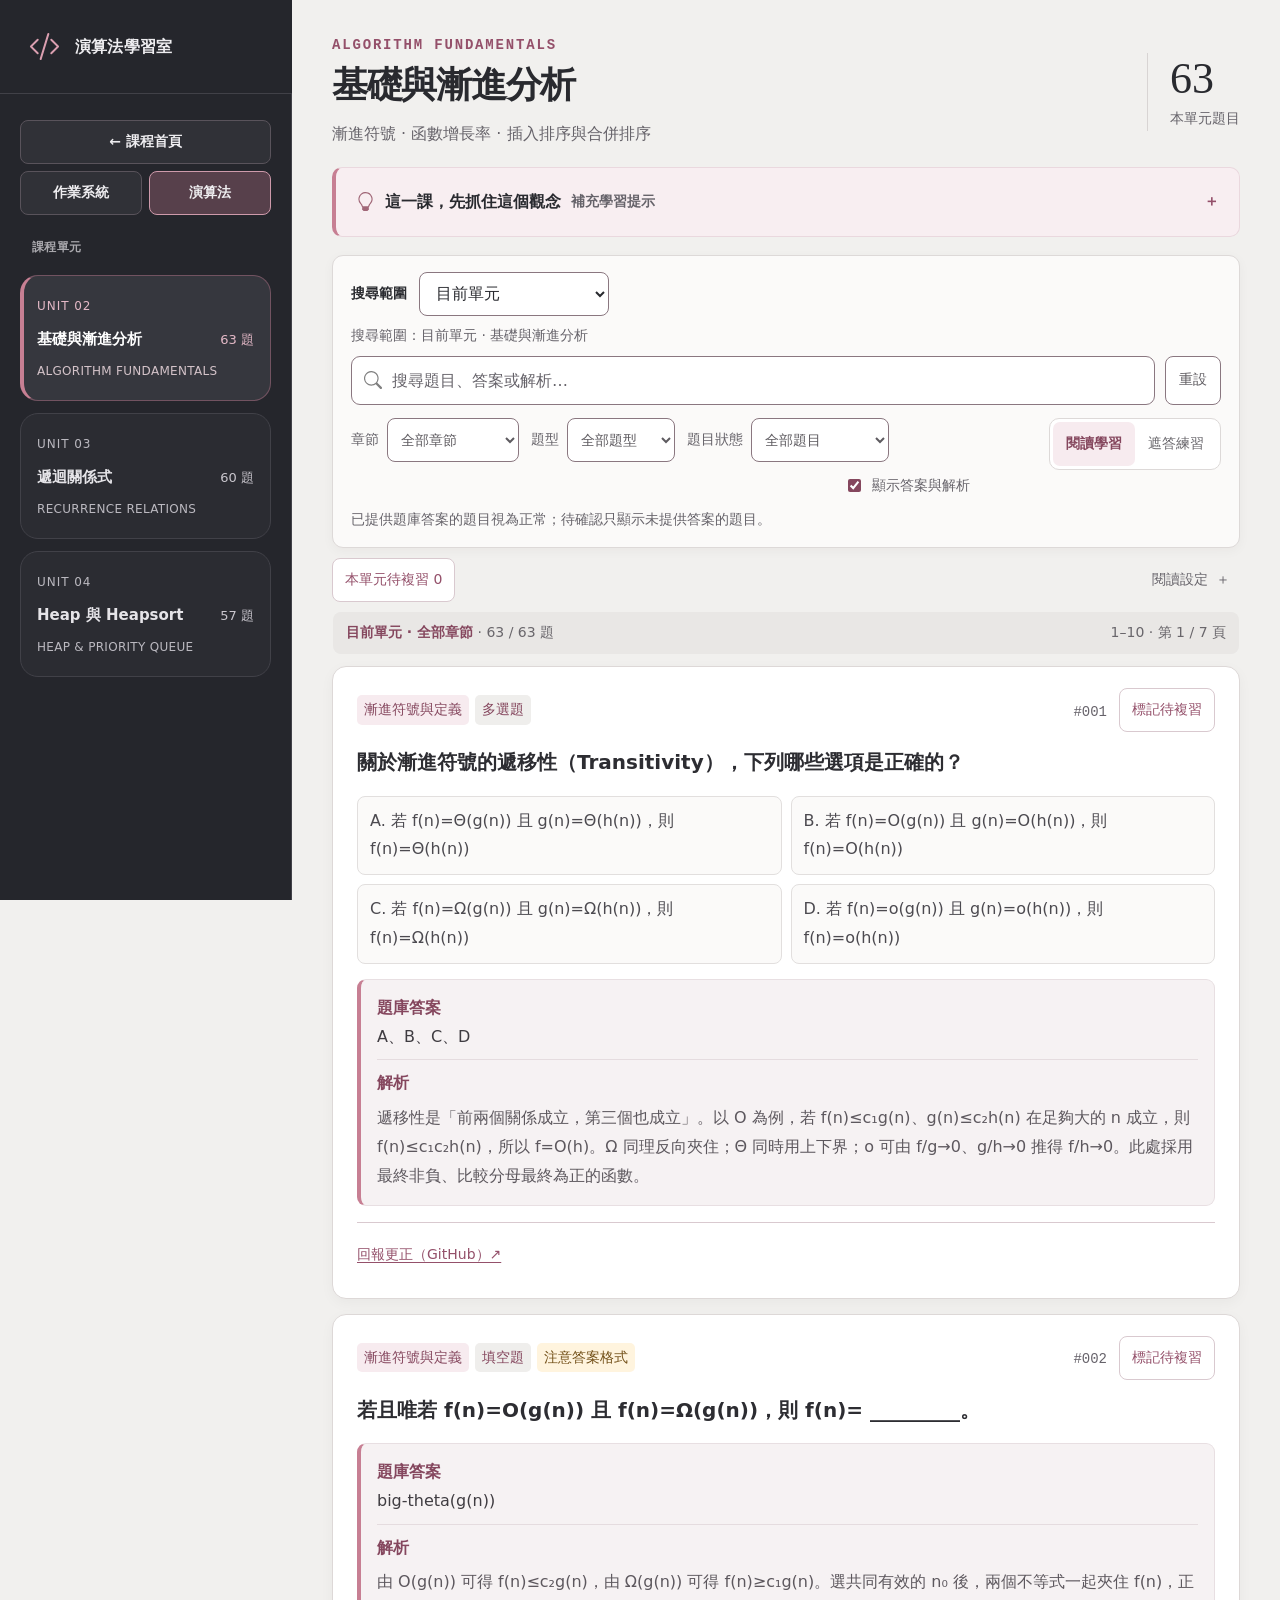
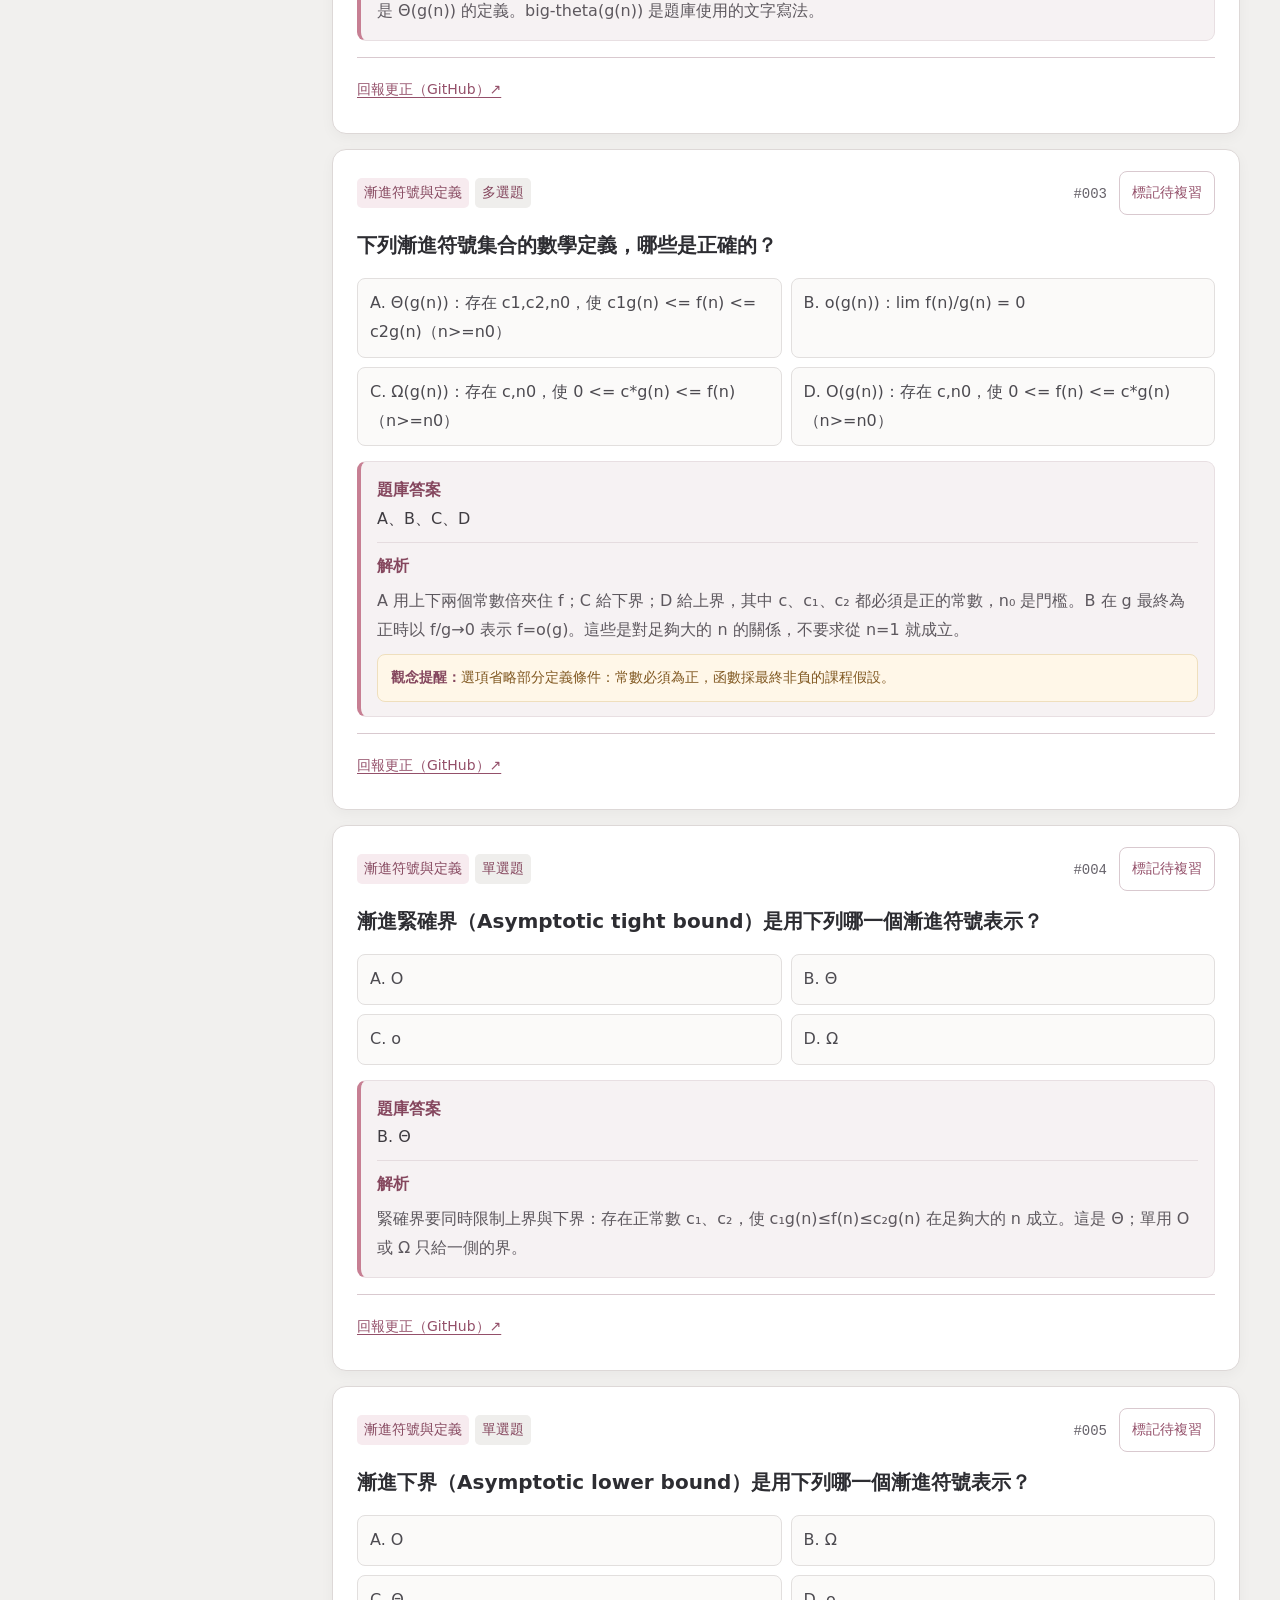
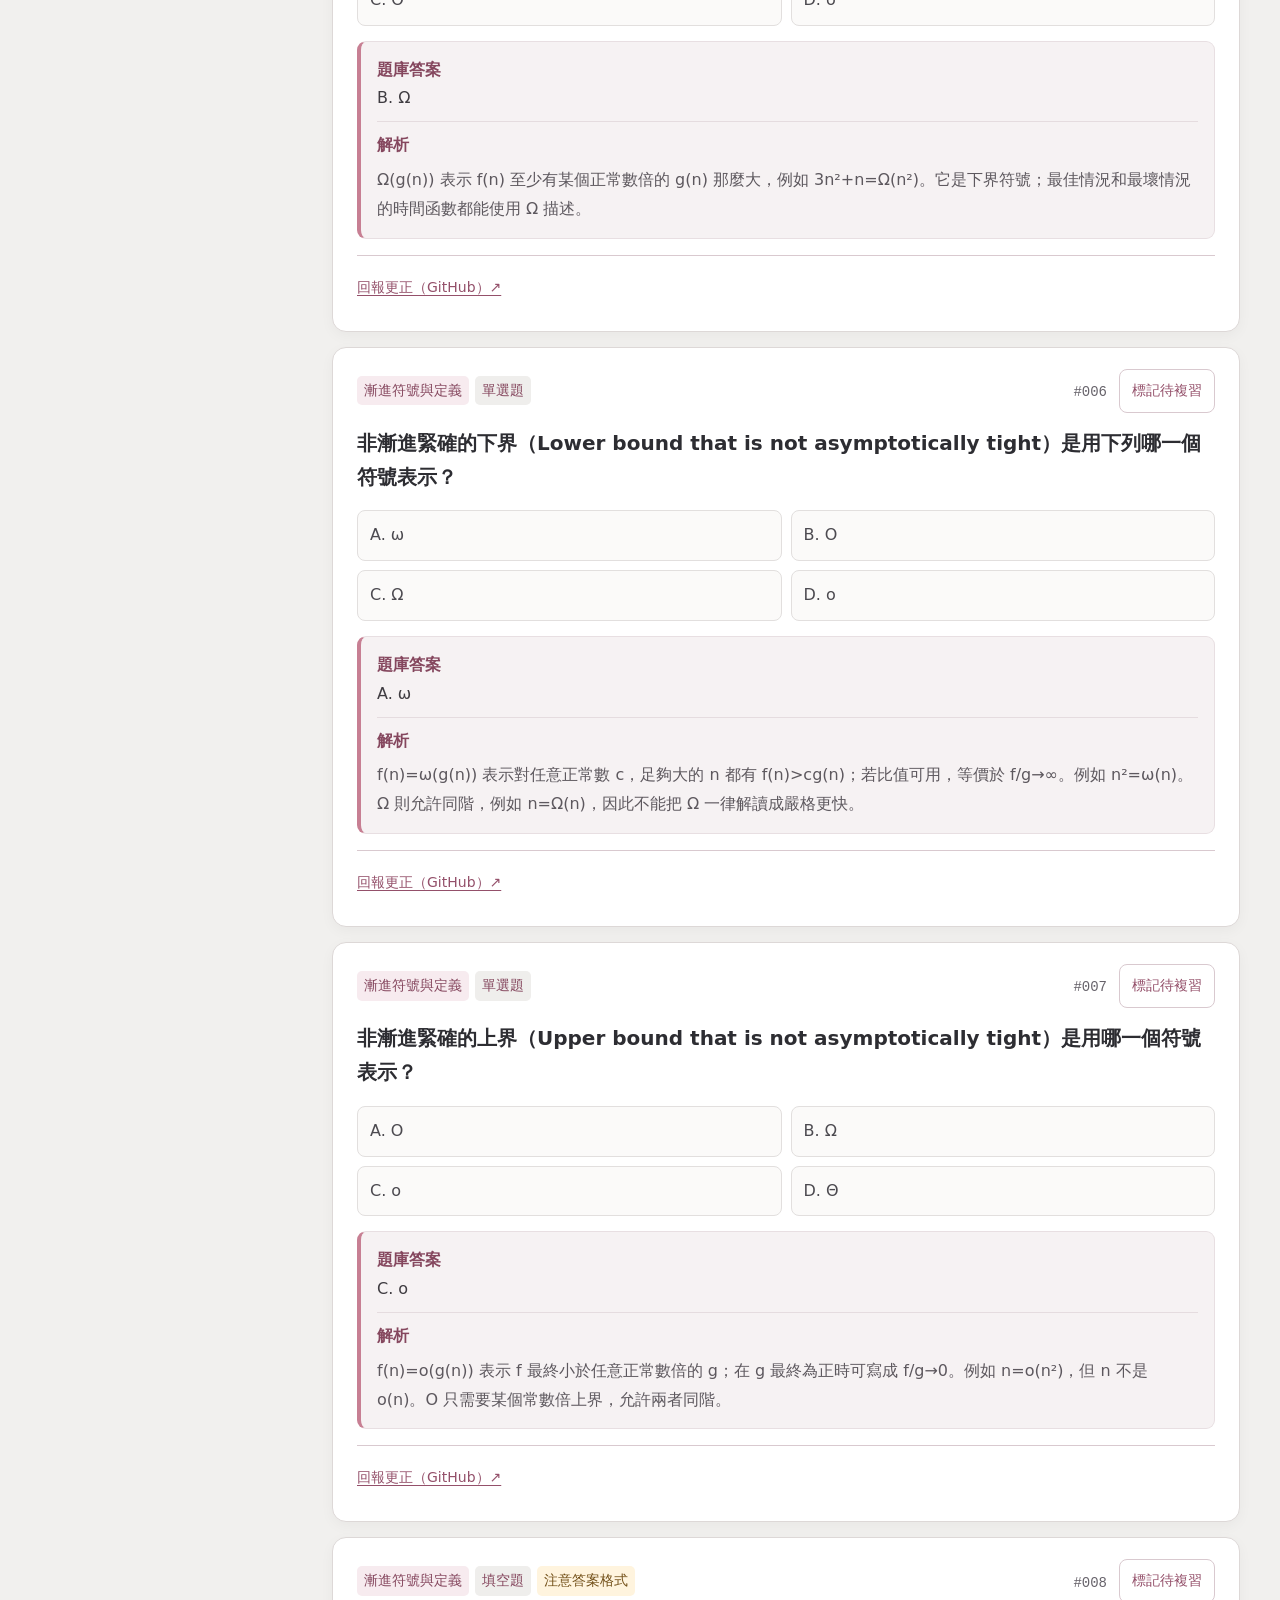
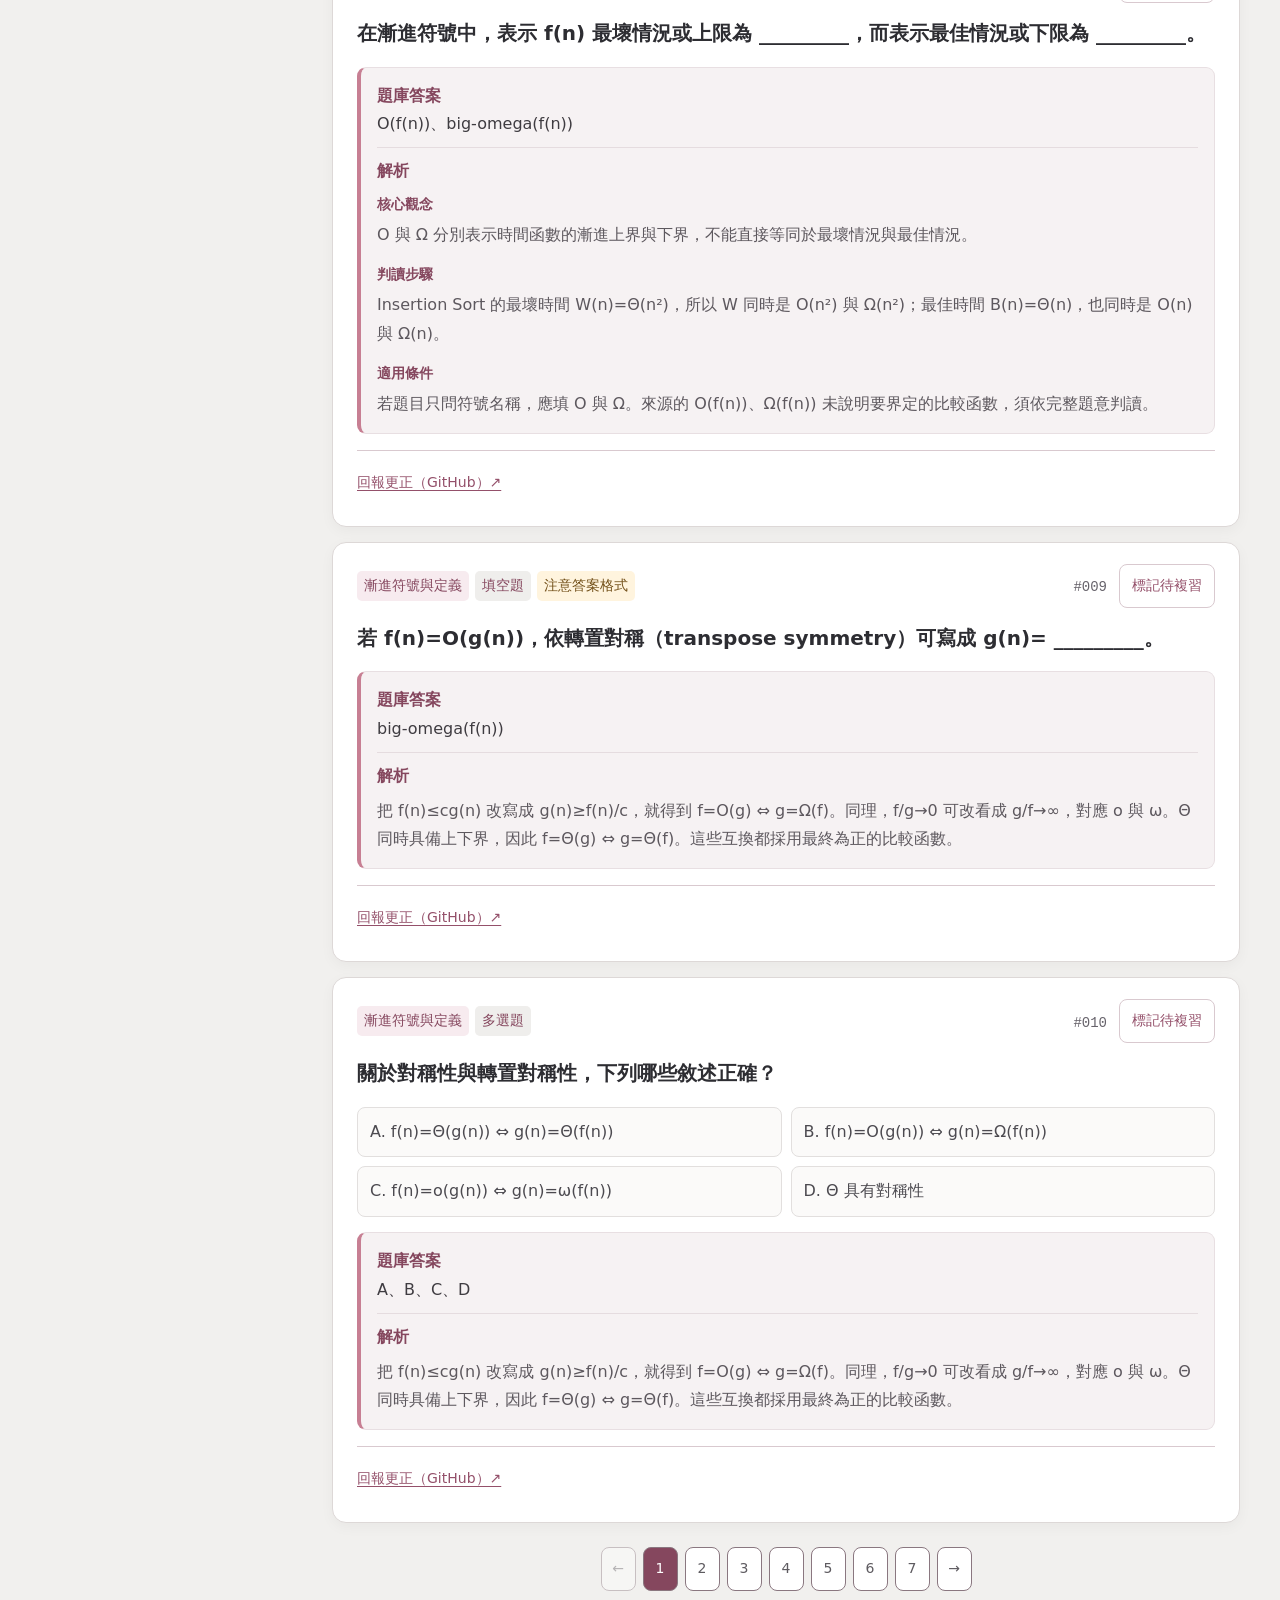
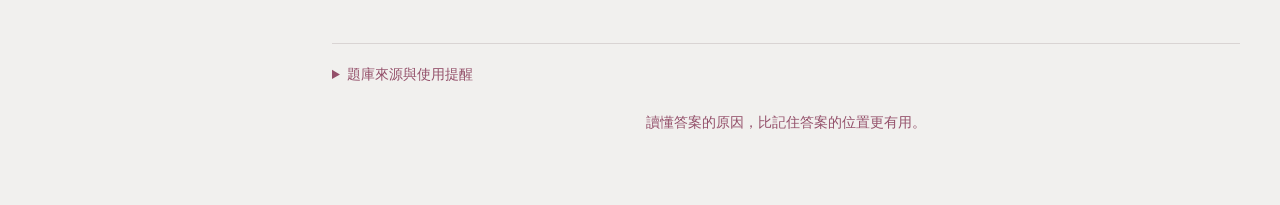
==== commit 479ed97b: "Organize question banks by topic and preserve existing question links" ====
--- a/algorithms.html
+++ b/algorithms.html
@@ -17,7 +17,7 @@
 <body data-course="algorithms">
 <a class="skip" href="#main">跳至學習內容</a>
 <header class="topbar"><div class="brand"><span class="logo" aria-hidden="true"><img src="assets/icons/code-slash.svg" alt=""></span>演算法學習室</div><div class="tagline">一課一課，把觀念學會。 <span data-course-total style="margin-left:18px">3 個單元 · 180 道題目</span></div></header>
-<div class="app"><aside class="sidebar" aria-label="課程單元導覽"><nav class="site-nav" aria-label="科目與首頁"><a href="index.html?v=answer-policy1">← 課程首頁</a><a href="os.html?v=answer-policy1" >作業系統</a><a href="algorithms.html?v=answer-policy1" aria-current="page">演算法</a></nav><div class="unit-picker"><label for="lessonPicker">課程單元</label><select id="lessonPicker"></select></div><p class="navtitle">課程單元</p><nav id="courseMenu" class="course-menu" aria-label="選擇課程"></nav></aside>
+<div class="app"><aside class="sidebar" aria-label="課程單元導覽"><nav class="site-nav" aria-label="科目與首頁"><a href="index.html?v=question-order1">← 課程首頁</a><a href="os.html?v=question-order1" >作業系統</a><a href="algorithms.html?v=question-order1" aria-current="page">演算法</a></nav><div class="unit-picker"><label for="lessonPicker">課程單元</label><select id="lessonPicker"></select></div><p class="navtitle">課程單元</p><nav id="courseMenu" class="course-menu" aria-label="選擇課程"></nav></aside>
 <main class="main" id="main" tabindex="-1"><div class="breadcrumb"><span>我的演算法課程</span><span class="dot"></span><span id="crumb"></span></div><section class="heading"><div><div class="eyebrow" id="eyebrow"></div><h1 id="lessonTitle"></h1><p class="subtitle" id="lessonSub"></p></div><div class="count"><strong id="lessonCount"></strong><span>本單元題目</span></div></section>
 <nav class="lesson-tabs" id="lessonTabs" aria-label="切換課程單元"></nav>
 <details class="guide" id="conceptGuide" open><summary class="guide-head"><span class="guide-title" id="guideHeading"><img class="guide-icon" src="assets/icons/lightbulb.svg" alt="" aria-hidden="true">這一課，先抓住這個觀念</span><small>補充學習提示</small></summary><p id="guideText"></p></details>
@@ -27,10 +27,10 @@
 <details class="sources"><summary>題庫來源與使用提醒</summary><p data-course-source-summary>完整收錄你提供的三份 HTML：L2 63 題、L3 60 題、L4 57 題，共 180 題。相同觀念的不同版本仍保留。本站已補充部分解析與條件；修正的答案另保留來源答案供對照。</p><ul><li>章節名稱沿用原題庫分類；課程標題與「補充學習提示」為本站整理。</li><li>L3 原始檔的 39 題選擇題附有四個選項，其餘題目依原始資料以文字作答或填空；L4 的選擇題未附完整選項，本站採文字作答。已提供答案的題目正常顯示。</li><li>題目依提供的題庫答案練習，附加解析供理解概念與適用條件。</li><li>已提供題庫答案的題目不列為待確認；既有修正紀錄保留供對照。</li><li>練習模式在答案能對應選項時自動核對；其餘題目請自行對照答案與解析。文字作答不當作正式考試評分。</li><li>可以直接雙擊此檔離線開啟。練習作答只保留在目前開啟期間；待複習標記與閱讀字級會保存在這台裝置的瀏覽器，手機與電腦不會自動同步。</li></ul><p id="sourceLabel"></p></details><p class="bottom-note">讀懂答案的原因，比記住答案的位置更有用。</p>
 </main></div>
 <noscript>請開啟瀏覽器 JavaScript，才能切換課程與題目。</noscript>
-<script id="course-data" type="application/json">[{"id":"L2","source":"演算法L2.html","questions":[{"category":"漸進符號與定義","type":"複選題","q":"關於漸進符號的遞移性（Transitivity），下列哪些選項是正確的？","a":"A、B、C、D","opts":["A. 若 f(n)=Θ(g(n)) 且 g(n)=Θ(h(n))，則 f(n)=Θ(h(n))","B. 若 f(n)=O(g(n)) 且 g(n)=O(h(n))，則 f(n)=O(h(n))","C. 若 f(n)=Ω(g(n)) 且 g(n)=Ω(h(n))，則 f(n)=Ω(h(n))","D. 若 f(n)=o(g(n)) 且 g(n)=o(h(n))，則 f(n)=o(h(n))"],"ex":"遞移性是「前兩個關係成立，第三個也成立」。以 O 為例，若 f(n)≤c₁g(n)、g(n)≤c₂h(n) 在足夠大的 n 成立，則 f(n)≤c₁c₂h(n)，所以 f=O(h)。Ω 同理反向夾住；Θ 同時用上下界；o 可由 f/g→0、g/h→0 推得 f/h→0。此處採用最終非負、比較分母最終為正的函數。","exact":false,"warn":false,"sources":["algorithm-analysis"],"answerProvided":true},{"category":"漸進符號與定義","type":"填空題","q":"若且唯若 f(n)=O(g(n)) 且 f(n)=Ω(g(n))，則 f(n)= _________。","a":"big-theta(g(n))","opts":[],"ex":"由 O(g(n)) 可得 f(n)≤c₂g(n)，由 Ω(g(n)) 可得 f(n)≥c₁g(n)。選共同有效的 n₀ 後，兩個不等式一起夾住 f(n)，正是 Θ(g(n)) 的定義。big-theta(g(n)) 是題庫使用的文字寫法。","exact":true,"warn":false,"sources":["algorithm-analysis"],"answerProvided":true},{"category":"漸進符號與定義","type":"複選題","q":"下列漸進符號集合的數學定義，哪些是正確的？","a":"A、B、C、D","opts":["A. Θ(g(n))：存在 c1,c2,n0，使 c1g(n) <= f(n) <= c2g(n)（n>=n0）","B. o(g(n))：lim f(n)/g(n) = 0","C. Ω(g(n))：存在 c,n0，使 0 <= c*g(n) <= f(n)（n>=n0）","D. O(g(n))：存在 c,n0，使 0 <= f(n) <= c*g(n)（n>=n0）"],"ex":"A 用上下兩個常數倍夾住 f；C 給下界；D 給上界，其中 c、c₁、c₂ 都必須是正的常數，n₀ 是門檻。B 在 g 最終為正時以 f/g→0 表示 f=o(g)。這些是對足夠大的 n 的關係，不要求從 n=1 就成立。","exact":false,"warn":false,"sources":["algorithm-analysis"],"note":"選項省略部分定義條件：常數必須為正，函數採最終非負的課程假設。","answerProvided":true},{"category":"漸進符號與定義","type":"單選題","q":"漸進緊確界（Asymptotic tight bound）是用下列哪一個漸進符號表示？","a":"B. Θ","opts":["A. O","B. Θ","C. o","D. Ω"],"ex":"緊確界要同時限制上界與下界：存在正常數 c₁、c₂，使 c₁g(n)≤f(n)≤c₂g(n) 在足夠大的 n 成立。這是 Θ；單用 O 或 Ω 只給一側的界。","exact":false,"warn":false,"sources":["algorithm-analysis"],"answerProvided":true},{"category":"漸進符號與定義","type":"單選題","q":"漸進下界（Asymptotic lower bound）是用下列哪一個漸進符號表示？","a":"B. Ω","opts":["A. O","B. Ω","C. Θ","D. o"],"ex":"Ω(g(n)) 表示 f(n) 至少有某個正常數倍的 g(n) 那麼大，例如 3n²+n=Ω(n²)。它是下界符號；最佳情況和最壞情況的時間函數都能使用 Ω 描述。","exact":false,"warn":false,"sources":["algorithm-analysis"],"answerProvided":true},{"category":"漸進符號與定義","type":"單選題","q":"非漸進緊確的下界（Lower bound that is not asymptotically tight）是用下列哪一個符號表示？","a":"A. ω","opts":["A. ω","B. O","C. Ω","D. o"],"ex":"f(n)=ω(g(n)) 表示對任意正常數 c，足夠大的 n 都有 f(n)>cg(n)；若比值可用，等價於 f/g→∞。例如 n²=ω(n)。Ω 則允許同階，例如 n=Ω(n)，因此不能把 Ω 一律解讀成嚴格更快。","exact":false,"warn":false,"sources":["algorithm-analysis"],"answerProvided":true},{"category":"漸進符號與定義","type":"單選題","q":"非漸進緊確的上界（Upper bound that is not asymptotically tight）是用哪一個符號表示？","a":"C. o","opts":["A. O","B. Ω","C. o","D. Θ"],"ex":"f(n)=o(g(n)) 表示 f 最終小於任意正常數倍的 g；在 g 最終為正時可寫成 f/g→0。例如 n=o(n²)，但 n 不是 o(n)。O 只需要某個常數倍上界，允許兩者同階。","exact":false,"warn":false,"sources":["algorithm-analysis"],"answerProvided":true},{"category":"漸進符號與定義","type":"填空題","q":"在漸進符號中，表示 f(n) 最壞情況或上限為 _________，而表示最佳情況或下限為 _________。","a":"O(f(n))、big-omega(f(n))","opts":[],"ex":"核心觀念：O 與 Ω 分別表示時間函數的漸進上界與下界，不能直接等同於最壞情況與最佳情況。\n\n判讀步驟：Insertion Sort 的最壞時間 W(n)=Θ(n²)，所以 W 同時是 O(n²) 與 Ω(n²)；最佳時間 B(n)=Θ(n)，也同時是 O(n) 與 Ω(n)。\n\n適用條件：若題目只問符號名稱，應填 O 與 Ω。來源的 O(f(n))、Ω(f(n)) 未說明要界定的比較函數，須依完整題意判讀。","exact":true,"warn":false,"sources":["algorithm-analysis"],"answerProvided":true},{"category":"漸進符號與定義","type":"填空題","q":"若 f(n)=O(g(n))，依轉置對稱（transpose symmetry）可寫成 g(n)= _________。","a":"big-omega(f(n))","opts":[],"ex":"把 f(n)≤cg(n) 改寫成 g(n)≥f(n)/c，就得到 f=O(g) ⇔ g=Ω(f)。同理，f/g→0 可改看成 g/f→∞，對應 o 與 ω。Θ 同時具備上下界，因此 f=Θ(g) ⇔ g=Θ(f)。這些互換都採用最終為正的比較函數。","exact":true,"warn":false,"sources":["algorithm-analysis"],"answerProvided":true},{"category":"漸進符號與定義","type":"複選題","q":"關於對稱性與轉置對稱性，下列哪些敘述正確？","a":"A、B、C、D","opts":["A. f(n)=Θ(g(n)) ⇔ g(n)=Θ(f(n))","B. f(n)=O(g(n)) ⇔ g(n)=Ω(f(n))","C. f(n)=o(g(n)) ⇔ g(n)=ω(f(n))","D. Θ 具有對稱性"],"ex":"把 f(n)≤cg(n) 改寫成 g(n)≥f(n)/c，就得到 f=O(g) ⇔ g=Ω(f)。同理，f/g→0 可改看成 g/f→∞，對應 o 與 ω。Θ 同時具備上下界，因此 f=Θ(g) ⇔ g=Θ(f)。這些互換都採用最終為正的比較函數。","exact":false,"warn":false,"sources":["algorithm-analysis"],"answerProvided":true},{"category":"單調性","type":"填空題","q":"若滿足 m < n 則 f(m) < f(n)，此函數性質稱為 _________。","a":"strictly increasing","opts":[],"ex":"兩邊都是嚴格小於 <，所以是 strictly increasing（嚴格遞增）。","exact":true,"warn":false,"answerProvided":true},{"category":"單調性","type":"填空題","q":"若滿足 m <= n 則 f(m) >= f(n)，此函數性質稱為 _________。","a":"monotonically decreasing","opts":[],"ex":"輸入變大時，函數值變小或維持不變，所以是 monotonically decreasing。","exact":true,"warn":false,"answerProvided":true},{"category":"單調性","type":"單選題","q":"若 m <= n 則 f(m) <= f(n)，此函數屬於哪一種單調性？","a":"A. monotonically increasing","opts":["A. monotonically increasing","B. monotonically decreasing","C. strictly decreasing","D. constant only"],"ex":"monotonically increasing 允許相等，因此使用 <=。","exact":false,"warn":false,"answerProvided":true},{"category":"Floor / Ceiling / 模運算","type":"單選題","q":"大於或等於實數 x 的最小整數是用下列哪一個函數表示？","a":"D. 天花板函數 (Ceiling)","opts":["A. 四捨五入 (Round)","B. 地板函數 (Floor)","C. 絕對值 (Absolute)","D. 天花板函數 (Ceiling)"],"ex":"Ceiling ⌈x⌉ 是 ≥x 的最小整數。","exact":false,"warn":false,"answerProvided":true},{"category":"Floor / Ceiling / 模運算","type":"單選題","q":"小於或等於實數 x 的最大整數是用下列哪一個函數表示？","a":"B. Floor","opts":["A. Ceiling","B. Floor","C. Round","D. Absolute"],"ex":"Floor ⌊x⌋ 是 ≤x 的最大整數。","exact":false,"warn":false,"answerProvided":true},{"category":"Floor / Ceiling / 模運算","type":"複選題","q":"對於任意實數 x 或整數 n，下列關於地板與天花板函數的數學性質哪些是正確的？","a":"A、B、C、D","opts":["A. ⌈n/2⌉ + ⌊n/2⌋ = n","B. x - 1 < ⌊x⌋ <= x","C. x <= ⌈x⌉ < x + 1","D. ⌈⌈n/a⌉/b⌉ = ⌈n/(ab)⌉"],"ex":"A：整數 n 若為偶數，兩項各為 n/2；若為奇數，兩項相差 1，相加仍為 n。B、C 直接來自 floor／ceiling 的定義。D 在 a、b 為正整數時成立：對任何整數 k，⌈⌈n/a⌉/b⌉≤k 等價於 n≤abk，也等價於 ⌈n/(ab)⌉≤k。若不限制除數，D 不能直接使用；例如 n=1、a=2、b=1/2 時左側為 2、右側為 1。","exact":false,"warn":false,"note":"A 的 n 必須是整數；D 的 a、b 在本解析中限定為正整數。","sources":["algorithm-analysis"],"answerProvided":true},{"category":"Floor / Ceiling / 模運算","type":"複選題","q":"關於模運算（Modular arithmetic），下列哪些數學公式或關係是正確的？","a":"A、B、C、D","opts":["A. a mod n = a - ⌊a/n⌋ * n","B. 若 (a mod n) = (b mod n)，則寫作 a ≡ b (mod n)","C. a mod n 代表 a 除以 n 的餘數","D. 若 a ≡ b (mod n)，表示 a 與 b 模 n 等價"],"ex":"以正整數 n 為模數，令 q=⌊a/n⌋，則餘數 r=a-qn 滿足 0≤r<n，得到 A。若 a、b 的餘數相同，則 a-b 是 n 的整數倍，寫成 a≡b (mod n)，所以 B、C、D 也成立。例：-1 mod 5=4；程式語言的 % 對負數可能採不同規則。","exact":false,"warn":false,"sources":["algorithm-analysis"],"answerProvided":true},{"category":"函數增長率 / Log","type":"單選題","q":"在計算機科學中，若無特別註明，「lg n」通常表示以下列哪一個數為底的對數？","a":"C. 2","opts":["A. e","B. Infinity","C. 2","D. 10"],"ex":"演算法課中的 lg 通常指 log₂。","exact":false,"warn":false,"answerProvided":true},{"category":"函數增長率 / Log","type":"複選題","q":"關於函數增長率的比較，下列哪些敘述是正確的？","a":"B、D","opts":["A. n log n 增長速度快於 n^2","B. 任何正多項式函數增長速度都快於任何多對數 (Polylogarithmic) 函數","C. 對數函數增長快於階乘函數","D. 任何正指數函數增長速度都快於任何多項式函數"],"ex":"在正的固定指數、底數大於 1 的條件下，常見順序是 (log n)^k ≺ nᵇ ≺ aⁿ ≺ n!。A 錯，因 (n log n)/n²=log n/n→0；C 也顛倒。B、D 所描述的是 polylog 小於正次方多項式、常數底指數大於多項式。常數多項式 n⁰ 不屬於這裡「正次方」的比較。","exact":false,"warn":false,"sources":["algorithm-analysis"],"answerProvided":true},{"category":"函數增長率 / Log","type":"單選題","q":"對於任何常數 a > 1，當 n 趨近於無窮大時，(n^b / a^n) 的極限值為多少？","a":"B. 0(zero)","opts":["A. 無窮大 (Infinity)","B. 0(zero)","C. Undefined","D. 1(one)"],"ex":"把比值取自然對數：ln(nᵇ/aⁿ)=b ln n−n ln a。因 a>1，所以 ln a>0；固定 b 的 ln n 成長比 n 慢，差值趨於 −∞。再取指數可知 nᵇ/aⁿ→0，故選 B。b 必須是不隨 n 改變的常數。","exact":false,"warn":false,"sources":["algorithm-analysis"],"answerProvided":true},{"category":"函數增長率 / Log","type":"填空題","q":"若一個函數滿足 f(n) = _________，則稱此函數是多項式有界。","a":"O(n^k)","opts":[],"ex":"多項式有界表示「存在某個固定常數 k」，使 f(n) 在足夠大的 n 被 c nᵏ 上界住，即 f(n)=O(nᵏ)。例如 n³+7n 是 O(n³)，而 2ⁿ 無法被任何固定次方 nᵏ 長期界住。k 不能隨 n 增加。","exact":true,"warn":false,"sources":["algorithm-analysis"],"answerProvided":true},{"category":"函數增長率 / Log","type":"填空題","q":"若一個函數滿足 f(n) = _________，則稱此函數是多對數有界（polylogarithmically bounded）。","a":"O((log n)^k)","opts":[],"ex":"多對數有界表示存在固定 k≥0，使 f(n)=O((log n)ᵏ)。例如 (log n)²+log n 是 O((log n)²)，n 則不是多對數有界。冪次 k 要放在 log n 上，整個函數再放進 O；來源字串 O(logn)^k 的括號位置容易造成誤解。","exact":true,"warn":false,"sources":["algorithm-analysis"],"originalAnswer":"O(logn)^k","note":"原題庫的輸入字串另保留供對照；本站答案使用清楚的數學括號。","answerProvided":true},{"category":"函數增長率 / Log","type":"複選題","q":"下列哪些函數屬於多項式有界 f(n)=n^{O(1)} 的例子？","a":"A、B、D","opts":["A. 10n^2+5n","B. n^3","C. 2^n","D. √n"],"ex":"固定次方 n 的組合是 polynomial；2^n 是 exponential。","exact":false,"warn":false,"answerProvided":true},{"category":"函數增長率 / Log","type":"複選題","q":"下列哪些函數屬於多對數有界（Polylogarithmically bounded）的範疇？","a":"B、C、D","opts":["A. n","B. (lg n)^k","C. lg(lg n)","D. lg^2 n"],"ex":"B、D 分別是固定次方的 log n；C 的 log log n 增長更慢，也被 log n 上界住，因此也是 polylogarithmically bounded。A 的 n 比任意固定 (log n)ᵏ 都快。判斷標準是有沒有某個固定 log 冪次上界，而非只看式子中有沒有 log。","exact":false,"warn":false,"sources":["algorithm-analysis"],"answerProvided":true},{"category":"函數增長率 / Log","type":"複選題","q":"對於所有 x > -1，下列關於對數函數（Logarithm）的數學不等式哪些是正確的？","a":"A、D","opts":["A. x / (1 + x) <= ln(1 + x)","B. ln(1 + x) < x","C. ln(1 + x) > x","D. ln(1 + x) = x - x^2/2 + x^3/3 - x^4/4 + ... (|x| < 1)"],"ex":"核心觀念：依各選項寫出的條件，成立的是 A、D；判斷不等式時，要檢查定義域、等號與級數收斂範圍。\n\n解題步驟：A：令 h(x)=ln(1+x)−x/(1+x)，有 h(0)=0、h′(x)=x/(1+x)²；在 x>−1 時，h 的最小值為 0。B：x=0 時 ln(1)=0，嚴格不等式不成立，應改成 ln(1+x)≤x。C：代入 x=1 即可反駁。\n\n適用條件：D 的級數等式只在選項註明的 |x|<1 範圍成立，不能擴大為所有 x>−1；B 的等號只在 x=0 成立。","exact":false,"warn":false,"note":"原答案 A、B、D 包含不成立於 x=0 的嚴格不等式 B；已修正。","sources":["algorithm-analysis"],"originalAnswer":"A、B、D","answerProvided":true},{"category":"函數增長率 / Log","type":"複選題","q":"對於所有實數 x，下列關於指數函數的性質哪些是正確的？","a":"A、C","opts":["A. 1 + x <= e^x","B. e^x 永遠小於 1","C. 當 n 趨向無窮大時，lim (1 + x/n)^n = e^x","D. 當 |x| <= 1 時，e^x <= 1 + x + x^2/2"],"ex":"A：由 eˣ 的凸性，圖形位於 x=0 的切線 1+x 之上，對全部實數成立。\n\nC：固定 x 時，n ln(1+x/n)→x，因此 (1+x/n)ⁿ→eˣ。B 在 x=1 已錯。\n\nD 也在 x=1 被反例推翻：e≈2.718>2.5=1+1+1/2；|x|≤1 並不能保證所列上界。故選 A、C。","exact":false,"warn":false,"note":"原答案含 D；已用 x=1 的反例排除 D。","sources":["algorithm-analysis"],"originalAnswer":"A、C、D","answerProvided":true},{"category":"Iterative Log / Fibonacci","type":"複選題","q":"關於重複對數函數（Iterative logarithm function, lg* n），下列敘述哪些是正確的？","a":"A、B、C、D","opts":["A. lg* 65536 = 4","B. 在可觀測宇宙中幾乎遇不到 n 使得 lg* n > 5","C. lg* 2 = 1","D. 它是極度緩慢增長的函數"],"ex":"以底數 2、降到 ≤1 為停止條件：65536→16→4→2→1，所以 A 為 4 次；2→1，所以 C 為 1 次。能讓次數超過 5 的數字必須大到遠超一般可表示的資料規模，因此 B 是對實務規模的說明；每多一次迭代所需的輸入規模會以冪塔方式增加，D 因而成立。","exact":false,"warn":false,"sources":["algorithm-analysis"],"answerProvided":true},{"category":"Iterative Log / Fibonacci","type":"單選題","q":"重複對數函數值 lg* 16 的結果為多少？","a":"A. 3","opts":["A. 3","B. 2","C. 4","D. 1"],"ex":"16→4→2→1，共 3 次。","exact":false,"warn":false,"answerProvided":true},{"category":"Iterative Log / Fibonacci","type":"填空題","q":"lg* 4 = _________。","a":"2","opts":[],"ex":"4→2→1，所以是 2。","exact":true,"warn":false,"answerProvided":true},{"category":"Iterative Log / Fibonacci","type":"填空題","q":"重複對數函數（Iterative logarithm）的符號寫成 _________。","a":"lg*(n)","opts":[],"ex":"lg* n 是「反覆套用 log₂，直到數值≤1 所需的次數」，不是 (lg n)*n，也不是 log 的乘法。\n\n例：16→4→2→1，所以 lg*16=3。lg*(n) 是原題庫的文字輸入寫法。","exact":true,"warn":false,"sources":["algorithm-analysis"],"answerProvided":true},{"category":"Iterative Log / Fibonacci","type":"單選題","q":"費氏數列（Fibonacci numbers）中定義的黃金比例 φ（Golden ratio）之近似值約為多少？","a":"C. 1.618","opts":["A. 1.414","B. 2.718","C. 1.618","D. 3.141"],"ex":"φ=(1+√5)/2≈1.618。","exact":false,"warn":false,"answerProvided":true},{"category":"Iterative Log / Fibonacci","type":"複選題","q":"關於費氏數列（Fibonacci numbers），下列定義與數學公式哪些是正確的？","a":"A、B、C、D","opts":["A. F0=0、F1=1","B. 對 i>=2，Fi=F(i-1)+F(i-2)","C. 可用黃金比例 φ 與其共軛表示閉式公式","D. Fibonacci 數列呈指數等級增長"],"ex":"A、B 給出起始值與遞迴關係：0、1、1、2、3、5…。令 φ=(1+√5)/2、ψ=(1−√5)/2，則 Fᵢ=(φⁱ−ψⁱ)/√5；|ψ|<1，其冪次趨於 0，而 φ>1，因此 Fᵢ=Θ(φⁱ)，呈指數等級增長，C、D 成立。","exact":false,"warn":false,"sources":["algorithm-analysis"],"answerProvided":true},{"category":"Iterative Log / Fibonacci","type":"填空題","q":"請完成 Fibonacci 程式：if ( _________ ) return 0; else if ( _________ ) return 1;","a":"n<=0、n==1","opts":[],"ex":"Fibonacci 的有效輸入通常是非負整數。n=0 回傳 0，n=1 回傳 1；其餘回傳 F(n−1)+F(n−2)。來源第一格 n<=0 同時把負數當成 0 處理，這是程式的防護選擇；若定義域已保證 n≥0，n==0 在概念上也能形成正確基底，不應說它一律錯誤。","exact":true,"warn":false,"sources":["algorithm-analysis"],"answerProvided":true},{"category":"Factorial / Stirling","type":"單選題","q":"史特林公式（Stirling's approximation）主要用來估計哪一類函數？","a":"D. Factorial","opts":["A. Logarithm","B. Polynomial","C. Exponential","D. Factorial"],"ex":"Stirling 近似 n!≈√(2πn)(n/e)ⁿ。取對數得到 log(n!)=n log n−n log e+O(log n)，主導項是 n log n，所以為 Θ(n log n)。\n\n另外 n!/nⁿ≈√(2πn)e⁻ⁿ→0，故 n!=o(nⁿ)；n!/2ⁿ→∞，故 n!=ω(2ⁿ)，不是 O(2ⁿ)。不同固定對數底數只差常數倍。","exact":false,"warn":false,"sources":["algorithm-analysis"],"answerProvided":true},{"category":"Factorial / Stirling","type":"填空題","q":"史特林近似公式指出 log(n!) = _________。","a":"big-theta(nlogn)","opts":[],"ex":"Stirling 近似 n!≈√(2πn)(n/e)ⁿ。取對數得到 log(n!)=n log n−n log e+O(log n)，主導項是 n log n，所以為 Θ(n log n)。\n\n另外 n!/nⁿ≈√(2πn)e⁻ⁿ→0，故 n!=o(nⁿ)；n!/2ⁿ→∞，故 n!=ω(2ⁿ)，不是 O(2ⁿ)。不同固定對數底數只差常數倍。","exact":true,"warn":false,"sources":["algorithm-analysis"],"answerProvided":true},{"category":"Factorial / Stirling","type":"填空題","q":"史特林公式中指出，階乘 n! 的增長大於常數指數 2^n，即 n! = _________。","a":"omega(2^n)","opts":[],"ex":"令 rₙ=n!/2ⁿ，則 rₙ₊₁/rₙ=(n+1)/2；從 n≥3 起，每增加一項至少乘上 2，所以 rₙ→∞。因此 n!=ω(2ⁿ)，是嚴格更快的成長，不只是 Ω 的一般下界。omega(2^n) 對應小寫 ω；big-omega 對應大寫 Ω，兩者意義不同。","exact":true,"warn":false,"sources":["algorithm-analysis"],"answerProvided":true},{"category":"Factorial / Stirling","type":"填空題","q":"階乘增長率與指數增長率相比，n! 屬於 o(n^n)，但與 2^n 相比，n! 屬於 _________ 關係。","a":"omega(2^n)","opts":[],"ex":"令 rₙ=n!/2ⁿ，則 rₙ₊₁/rₙ=(n+1)/2；從 n≥3 起，每增加一項至少乘上 2，所以 rₙ→∞。因此 n!=ω(2ⁿ)，是嚴格更快的成長，不只是 Ω 的一般下界。omega(2^n) 對應小寫 ω；big-omega 對應大寫 Ω，兩者意義不同。","exact":true,"warn":false,"sources":["algorithm-analysis"],"answerProvided":true},{"category":"Factorial / Stirling","type":"複選題","q":"下列關於階乘（Factorial）增長率的漸進關係，哪些選項是正確的？","a":"A、B、C","opts":["A. log(n!) = Θ(n log n)","B. n! = o(n^n)","C. n! = ω(2^n)","D. n! = O(2^n)"],"ex":"Stirling 近似 n!≈√(2πn)(n/e)ⁿ。取對數得到 log(n!)=n log n−n log e+O(log n)，主導項是 n log n，所以為 Θ(n log n)。\n\n另外 n!/nⁿ≈√(2πn)e⁻ⁿ→0，故 n!=o(nⁿ)；n!/2ⁿ→∞，故 n!=ω(2ⁿ)，不是 O(2ⁿ)。不同固定對數底數只差常數倍。","exact":false,"warn":false,"sources":["algorithm-analysis"],"answerProvided":true},{"category":"Insertion Sort","type":"單選題","q":"插入排序法（Insertion Sort）採用的是下列哪一種演算法設計方法？","a":"A. 增量法 (Incremental Approach)","opts":["A. 增量法 (Incremental Approach)","B. 貪婪演算法 (Greedy Algorithm)","C. 動態規劃 (Dynamic Programming)","D. 分治法 (Divide-and-Conquer)"],"ex":"第 j 輪開始時，前綴 A[1..j−1] 已排序；把 A[j] 存成 key，向右移動比 key 大的前綴元素，再把 key 放進空位，得到已排序的 A[1..j]。每次只擴大一個元素的已解部分，所以是 Incremental Approach（增量法），不是將問題拆成兩半的分治法。","exact":false,"warn":false,"sources":["algorithm-analysis"],"answerProvided":true},{"category":"Insertion Sort","type":"單選題","q":"插入排序法（Insertion Sort）採用的是下列哪一種演算法設計方法？（另一版本選項順序）","a":"A. 增量法 (Incremental Approach)","opts":["A. 增量法 (Incremental Approach)","B. 分治法 (Divide-and-Conquer)","C. 貪婪演算法 (Greedy Algorithm)","D. 動態規劃 (Dynamic Programming)"],"ex":"第 j 輪開始時，前綴 A[1..j−1] 已排序；把 A[j] 存成 key，向右移動比 key 大的前綴元素，再把 key 放進空位，得到已排序的 A[1..j]。每次只擴大一個元素的已解部分，所以是 Incremental Approach（增量法），不是將問題拆成兩半的分治法。","exact":false,"warn":false,"sources":["algorithm-analysis"],"answerProvided":true},{"category":"Insertion Sort","type":"填空題","q":"若一排序演算法在重排陣列時，最多僅需常數個額外記憶體空間在陣列外，此演算法被稱為 _________ 排序。","a":"in place","opts":[],"ex":"Insertion Sort 直接在原陣列內移動元素，只額外保存 key、索引等固定數量的變數，因此額外空間為 O(1)，屬 in-place。原地不表示完全零空間，而是額外空間不隨 n 增長。題目中標準 Merge／Counting／Radix 實作通常需要額外陣列。","exact":true,"warn":false,"sources":["algorithm-analysis"],"answerProvided":true},{"category":"Insertion Sort","type":"單選題","q":"下列哪一種排序演算法屬於 in-place sorting？","a":"B. Insertion Sort","opts":["A. Radix Sort","B. Insertion Sort","C. Merge Sort","D. Counting Sort"],"ex":"Insertion Sort 直接在原陣列內移動元素，只額外保存 key、索引等固定數量的變數，因此額外空間為 O(1)，屬 in-place。原地不表示完全零空間，而是額外空間不隨 n 增長。題目中標準 Merge／Counting／Radix 實作通常需要額外陣列。","exact":false,"warn":false,"sources":["algorithm-analysis"],"answerProvided":true},{"category":"Insertion Sort","type":"單選題","q":"插入排序法（Insertion Sort）在最壞情況（Worst-case）下的時間複雜度為何？","a":"C. O(n^2)","opts":["A. O(n log n)","B. O(2^n)","C. O(n^2)","D. O(n)"],"ex":"若資料反向，第 j 次插入最多移動 j−1 個元素，總量為 1+2+…+(n−1)=n(n−1)/2，所以最壞時間是 Θ(n²)。\n\n若資料已排序，每輪只檢查前一元素並結束，共 n−1 輪，最佳時間是 Θ(n)。O 也能給出對應上界，但 Θ 同時表達上下界，更精確。","exact":false,"warn":false,"sources":["algorithm-analysis"],"answerProvided":true},{"category":"Insertion Sort","type":"單選題","q":"插入排序法（Insertion Sort）在最佳情況（Best-case）下的時間複雜度為何？","a":"D. O(n)","opts":["A. O(n log n)","B. O(1)","C. O(n^2)","D. O(n)"],"ex":"若資料反向，第 j 次插入最多移動 j−1 個元素，總量為 1+2+…+(n−1)=n(n−1)/2，所以最壞時間是 Θ(n²)。\n\n若資料已排序，每輪只檢查前一元素並結束，共 n−1 輪，最佳時間是 Θ(n)。O 也能給出對應上界，但 Θ 同時表達上下界，更精確。","exact":false,"warn":false,"sources":["algorithm-analysis"],"answerProvided":true},{"category":"Insertion Sort","type":"填空題","q":"插入排序法的最壞情況執行時間是 n 的 _________ 函數，最佳情況執行時間是 n 的 _________ 函數（最嚴謹答案）。","a":"big-theta(n^2)、big-theta(n)","opts":[],"ex":"若資料反向，第 j 次插入最多移動 j−1 個元素，總量為 1+2+…+(n−1)=n(n−1)/2，所以最壞時間是 Θ(n²)。\n\n若資料已排序，每輪只檢查前一元素並結束，共 n−1 輪，最佳時間是 Θ(n)。O 也能給出對應上界，但 Θ 同時表達上下界，更精確。","exact":true,"warn":false,"sources":["algorithm-analysis"],"answerProvided":true},{"category":"Insertion Sort","type":"填空題","q":"證明 Insertion Sort 正確性時，使用的核心方法稱為 _________。","a":"loop invariant","opts":[],"ex":"迴圈不變數：第 j 輪開始時，A[1..j−1] 已排序，且元素集合與原本該前綴相同。初始化 j=2 時，單一元素已排序；維持：把 A[j] 插入後性質擴展到 j；終止 j=n+1 時，整個 A[1..n] 已排序。未處理的 A[j..n] 不保證排序，因此選項 D 不成立。","exact":true,"warn":false,"sources":["algorithm-analysis"],"answerProvided":true},{"category":"Insertion Sort","type":"複選題","q":"關於 Insertion Sort 的 loop invariant，下列哪些敘述正確？","a":"A、B、C","opts":["A. 可用來證明演算法正確性","B. A[1..j-1] 由原本 A[1..j-1] 的元素組成","C. A[1..j-1] 已排序","D. A[j..n] 一定已排序"],"ex":"迴圈不變數：第 j 輪開始時，A[1..j−1] 已排序，且元素集合與原本該前綴相同。初始化 j=2 時，單一元素已排序；維持：把 A[j] 插入後性質擴展到 j；終止 j=n+1 時，整個 A[1..n] 已排序。未處理的 A[j..n] 不保證排序，因此選項 D 不成立。","exact":false,"warn":false,"sources":["algorithm-analysis"],"answerProvided":true},{"category":"Insertion Sort","type":"填空題","q":"令 A 長度為 n，每一行執行成本都是 1。若第 5 行每次都只執行 1 次，迴圈程式執行成本是多少？","a":"5n - 4","opts":[],"ex":"依題目的成本模型，第 1 行測試 n 次，第 2、4、5、8 行各執行 n−1 次，第 6、7 行不執行；每行成本皆為 1，因此總成本為 n+4(n−1)=5n−4。","exact":true,"warn":false,"sources":["algorithm-analysis"],"answerProvided":true},{"category":"Insertion Sort","type":"填空題","q":"令 A 長度為 n，每行成本皆為 1。若第 5 行對每個 j 都執行 j 次，總成本為何？","a":"3n^2/2 + 7n/2 - 4","opts":[],"ex":"核心觀念：精確成本取決於原始程式的行號與每行成本。以下推導沿用標準 8 行 Insertion Sort 成本表，並令每行成本為 1。\n\n解題步驟：While 測試總次數 S=Σⱼ₌₂ⁿ j=n(n+1)/2−1；迴圈內兩行各執行 S−(n−1) 次。加上外層測試 n 次、其他三行各 n−1 次，總成本為 n+3(n−1)+S+2[S−(n−1)]=3n²/2+7n/2−4。\n\n適用條件：這是指定版本與成本模型下的結果。原碼未附完整時，不能將它當成所有 Insertion Sort 版本的精確成本。","exact":false,"warn":false,"sources":["algorithm-analysis"],"answerProvided":true},{"category":"Merge Sort","type":"單選題","q":"合併排序法（Merge Sort）採用的是下列哪一種演算法設計方法？","a":"D. Divide-and-Conquer","opts":["A. Backtracking","B. Incremental","C. Greedy","D. Divide-and-Conquer"],"ex":"Merge Sort 先把陣列分成兩半（Divide），遞迴排序兩個較小陣列（Conquer），再以 Merge 合併兩個已排序序列（Combine）。每一層都處理同一類較小問題，因此是 Divide-and-Conquer。Backtrack 是嘗試選擇後撤回的策略，並非此流程中的一步。","exact":false,"warn":false,"sources":["algorithm-analysis"],"answerProvided":true},{"category":"Merge Sort","type":"單選題","q":"合併排序法（Merge Sort）採用的是下列哪一種演算法設計方法？（另一版本選項順序）","a":"C. Divide-and-Conquer","opts":["A. Greedy","B. Backtracking","C. Divide-and-Conquer","D. Incremental"],"ex":"Merge Sort 先把陣列分成兩半（Divide），遞迴排序兩個較小陣列（Conquer），再以 Merge 合併兩個已排序序列（Combine）。每一層都處理同一類較小問題，因此是 Divide-and-Conquer。Backtrack 是嘗試選擇後撤回的策略，並非此流程中的一步。","exact":false,"warn":false,"sources":["algorithm-analysis"],"answerProvided":true},{"category":"Merge Sort","type":"複選題","q":"分治法（Divide-and-Conquer）通常包含下列哪些核心步驟？","a":"A、B、D","opts":["A. Combine","B. Conquer","C. Backtrack","D. Divide"],"ex":"Merge Sort 先把陣列分成兩半（Divide），遞迴排序兩個較小陣列（Conquer），再以 Merge 合併兩個已排序序列（Combine）。每一層都處理同一類較小問題，因此是 Divide-and-Conquer。Backtrack 是嘗試選擇後撤回的策略，並非此流程中的一步。","exact":false,"warn":false,"sources":["algorithm-analysis"],"answerProvided":true},{"category":"Merge Sort","type":"複選題","q":"在合併排序法的 Merge(A,p,q,r) 中，使用了哪些輔助常規？","a":"B、C、D","opts":["A. 完全不需要額外的記憶體空間","B. 建立兩個輔助陣列 L 和 R","C. 將排序結果複製回原陣列 A","D. 在輔助陣列尾端放置無限大值 (∞) 作為哨兵 (Sentinels)"],"ex":"此題指附哨兵的經典 Merge：先複製左右已排序區段到 L、R，尾端各放一個 ∞；每次比較兩端尚未取出的最小元素，把較小者寫回 A。B、C、D 因此成立，A 錯，因輔助陣列總空間是 Θ(n)。沒有哨兵的 Merge 版本也正確，只是必須另外檢查序列是否已取完。","exact":false,"warn":false,"sources":["algorithm-analysis"],"answerProvided":true},{"category":"Merge Sort","type":"填空題","q":"當問題規模 n > 1 時，Merge Sort 的遞迴關係式為 T(n)=2T(n/2)+ _________。","a":"big-theta(n)","opts":[],"ex":"標準 Merge Sort 滿足 T(n)=2T(n/2)+Θ(n)，T(1)=Θ(1)。第 k 層有 2ᵏ 個規模 n/2ᵏ 的子問題，該層合併成本總和為 Θ(n)；到規模 1 約有 log₂n 層，所以總時間為 Θ(n log n)。選擇題選最緊的常見上界 O(n log n)，文字格式 big-theta(nlogn) 對應其緊確界。","exact":true,"warn":false,"sources":["algorithm-analysis"],"answerProvided":true},{"category":"Merge Sort","type":"填空題","q":"遞迴式 T(n)=2T(n/2)+cn 的漸進解為 _________。","a":"big-theta(nlogn)","opts":[],"ex":"標準 Merge Sort 滿足 T(n)=2T(n/2)+Θ(n)，T(1)=Θ(1)。第 k 層有 2ᵏ 個規模 n/2ᵏ 的子問題，該層合併成本總和為 Θ(n)；到規模 1 約有 log₂n 層，所以總時間為 Θ(n log n)。選擇題選最緊的常見上界 O(n log n)，文字格式 big-theta(nlogn) 對應其緊確界。","exact":true,"warn":false,"sources":["algorithm-analysis"],"answerProvided":true},{"category":"Merge Sort","type":"單選題","q":"Merge Sort 在最壞情況下的時間複雜度為何？","a":"B. O(n log n)","opts":["A. O(n)","B. O(n log n)","C. O(n^2)","D. O(2^n)"],"ex":"標準 Merge Sort 滿足 T(n)=2T(n/2)+Θ(n)，T(1)=Θ(1)。第 k 層有 2ᵏ 個規模 n/2ᵏ 的子問題，該層合併成本總和為 Θ(n)；到規模 1 約有 log₂n 層，所以總時間為 Θ(n log n)。選擇題選最緊的常見上界 O(n log n)，文字格式 big-theta(nlogn) 對應其緊確界。","exact":false,"warn":false,"sources":["algorithm-analysis"],"answerProvided":true},{"category":"演算法分析 / RAM","type":"複選題","q":"分析演算法時，可能考慮哪些資源（resources）？","a":"A、B、C、D","opts":["A. Time","B. Memory","C. Communication bandwidth","D. Logic gates"],"ex":"資源取決於分析模型：Time 計算執行步數，Memory 計算額外儲存；分散式演算法可能以傳輸資料量衡量 communication bandwidth，電路模型則可能計算 logic gates。四項都是可分析的資源，但不是每個演算法都需要同時使用這四種模型。","exact":false,"warn":false,"sources":["algorithm-analysis"],"answerProvided":true},{"category":"演算法分析 / RAM","type":"複選題","q":"關於 RAM（Random Access Machine）模型，下列哪些敘述正確？","a":"A、B、C","opts":["A. 基本指令可視為常數時間","B. 記憶體可隨機存取","C. 基本模型以單一處理器、循序執行為主","D. 假設記憶體或通訊頻寬是無限大"],"ex":"本題採單處理器 word-RAM：記憶體可按位址直接存取，且對固定字長或適當 word-size 內資料的基本讀寫、算術指令視為 O(1)。A、B、C 成立。不能把這個假設擴大成任意長整數運算都是常數時間；D 的無限通訊頻寬也不是 RAM 模型的條件。","exact":false,"warn":false,"sources":["algorithm-analysis"],"answerProvided":true},{"category":"演算法分析 / RAM","type":"複選題","q":"為什麼演算法分析通常特別關注 worst-case running time？","a":"A、B、C","opts":["A. 它提供執行時間的保證上界","B. 最壞情況在實務上可能相當常見","C. 平均情況有時和最壞情況一樣差，例如 insertion sort","D. 因為最壞情況一定最容易算出精確常數"],"ex":"A：最壞情況提供每次執行都不會超過的時間界。B：某些常見輸入會觸發較差行為，例如 Insertion Sort 的反向排列。C：對均勻隨機排列的 Insertion Sort，平均與最壞時間都為 Θ(n²)，雖然常數不相同。D 錯，最壞情況不保證最容易求精確常數；分析選它是為了上界保證。","exact":false,"warn":false,"sources":["algorithm-analysis"],"answerProvided":true},{"category":"LMS 精確格式","type":"填空題","q":"請輸入 Merge Sort 遞迴解的 LMS 精確字串。","a":"big-theta(nlogn)","opts":[],"ex":"標準 Merge Sort 滿足 T(n)=2T(n/2)+Θ(n)，T(1)=Θ(1)。第 k 層有 2ᵏ 個規模 n/2ᵏ 的子問題，該層合併成本總和為 Θ(n)；到規模 1 約有 log₂n 層，所以總時間為 Θ(n log n)。選擇題選最緊的常見上界 O(n log n)，文字格式 big-theta(nlogn) 對應其緊確界。","exact":true,"warn":false,"sources":["algorithm-analysis"],"answerProvided":true},{"category":"LMS 精確格式","type":"填空題","q":"請輸入 log(n!) 的 LMS 精確漸進答案。","a":"big-theta(nlogn)","opts":[],"ex":"Stirling 近似 n!≈√(2πn)(n/e)ⁿ。取對數得到 log(n!)=n log n−n log e+O(log n)，主導項是 n log n，所以為 Θ(n log n)。\n\n另外 n!/nⁿ≈√(2πn)e⁻ⁿ→0，故 n!=o(nⁿ)；n!/2ⁿ→∞，故 n!=ω(2ⁿ)，不是 O(2ⁿ)。不同固定對數底數只差常數倍。","exact":true,"warn":false,"sources":["algorithm-analysis"],"answerProvided":true},{"category":"LMS 精確格式","type":"填空題","q":"請輸入 n! 相對於 2^n 的 LMS 精確答案。","a":"omega(2^n)","opts":[],"ex":"令 rₙ=n!/2ⁿ，則 rₙ₊₁/rₙ=(n+1)/2；從 n≥3 起，每增加一項至少乘上 2，所以 rₙ→∞。因此 n!=ω(2ⁿ)，是嚴格更快的成長，不只是 Ω 的一般下界。omega(2^n) 對應小寫 ω；big-omega 對應大寫 Ω，兩者意義不同。","exact":true,"warn":false,"sources":["algorithm-analysis"],"answerProvided":true},{"category":"LMS 精確格式","type":"填空題","q":"請輸入 Insertion Sort 最壞／最佳的 LMS 精確答案。","a":"big-theta(n^2) / big-theta(n)","opts":[],"ex":"若資料反向，第 j 次插入最多移動 j−1 個元素，總量為 1+2+…+(n−1)=n(n−1)/2，所以最壞時間是 Θ(n²)。\n\n若資料已排序，每輪只檢查前一元素並結束，共 n−1 輪，最佳時間是 Θ(n)。O 也能給出對應上界，但 Θ 同時表達上下界，更精確。","exact":true,"warn":false,"sources":["algorithm-analysis"],"answerProvided":true}],"categories":["漸進符號與定義","單調性","Floor / Ceiling / 模運算","函數增長率 / Log","Iterative Log / Fibonacci","Factorial / Stirling","Insertion Sort","Merge Sort","演算法分析 / RAM","LMS 精確格式"]},{"id":"L3","source":"演算法L3.html","questions":[{"category":"基礎觀念","type":"單選題","q":"下列何者不是求解遞迴關係式的主要方法？","a":"暴力列舉法","ex":"常見方法包含代入法（Substitution Method）、遞迴樹法（Recursion Tree）與大師定理（Master Method）。暴力列舉不是標準的遞迴關係式求解方法。","warn":false,"opts":["A. 暴力列舉法","B. 代入法","C. 主定理","D. 遞迴樹法"],"verified":true,"bookmarkId":"L3-001","exact":false,"answerProvided":true},{"category":"代入法","type":"單選題","q":"代入法中，為了證明 T(n) <= cn log n，通常需要？","a":"選擇適當的常數 c","ex":"代入法會先猜一個上界，例如 T(n) <= cn log n，再利用數學歸納法證明。為了讓不等式成立，需要挑選足夠合適的常數 c。","warn":false,"opts":["A. 修改原始遞迴式","B. 將 log 換成 ln","C. 忽略初始條件","D. 選擇適當的常數 c"],"verified":true,"bookmarkId":"L3-002","exact":false,"answerProvided":true},{"category":"代入法","type":"單選題","q":"下列何者是代入法驗證時使用的核心數學工具？","a":"數學歸納法","ex":"代入法不是只做代數代換，真正的證明通常靠 Mathematical Induction（數學歸納法）完成。","warn":false,"opts":["A. 線性代數","B. 數學歸納法","C. 微積分","D. 集合論"],"verified":true,"bookmarkId":"L3-004","exact":false,"answerProvided":true},{"category":"代入法","type":"單選題","q":"歸納法中的「歸納假設」是？","a":"假設對於較小的輸入值解是正確的","ex":"Induction Hypothesis（歸納假設）會先假設較小規模的問題已滿足猜測式，再證明規模 n 也成立。","warn":false,"opts":[],"bookmarkId":"L3-009","exact":false,"answerProvided":true},{"category":"代入法","type":"單選題","q":"代入法求解遞迴關係式的第一步是？","a":"猜測解的形式","ex":"Substitution Method 的流程通常是：先猜測解的形式，再代回遞迴式，最後用歸納法證明。","warn":false,"opts":["A. 猜測解的形式","B. 忽略常數項","C. 驗證邊界條件","D. 進行數學歸納法"],"verified":true,"bookmarkId":"L3-010","exact":false,"answerProvided":true},{"category":"代入法","type":"單選題","q":"在遞迴求解時，若猜測解不準確，我們應該？","a":"改善解的上下界並縮小差距","ex":"猜測只是起點。如果證明失敗，可以先得到較寬鬆的上界或下界，再逐步改進，直到找到更緊的界。","warn":false,"opts":["A. 直接放棄該方法","B. 假設 n 為無限大","C. 將函數平方","D. 改善解的上下界並縮小差距"],"verified":true,"bookmarkId":"L3-018","exact":false,"answerProvided":true},{"category":"代入法","type":"多選題","q":"下列哪些技術常用來改善遞迴解的猜測？","a":"觀察小樣本數據、觀察遞迴樹結構、利用歸納法證明","ex":"小樣本可以看出趨勢，遞迴樹能觀察每層成本，歸納法則用來正式驗證猜測。","warn":false,"opts":["A. 使用隨機搜尋","B. 觀察小樣本數據","C. 觀察遞迴樹結構","D. 利用歸納法證明"],"verified":true,"bookmarkId":"L3-020","exact":false,"answerProvided":true},{"category":"代入法","type":"多選題","q":"證明一個遞迴式的 O(n) 上界，通常需要？","a":"找到一個常數 c、找到一個邊界值 n0、使用數學歸納法","ex":"O(n) 的正式定義需要存在 c 與 n0，使得 n>=n0 時上界成立；代入法通常再用歸納法完成證明。","warn":false,"opts":["A. 找到一個邊界值 n0","B. 使用數學歸納法","C. 檢查所有可能的輸入值","D. 找到一個常數 c"],"verified":true,"bookmarkId":"L3-027","exact":false,"answerProvided":true},{"category":"代入法","type":"多選題","q":"使用歸納法證明遞迴式時，需確保？","a":"基礎情況成立、歸納步驟正確、猜測的函數形式符合 O 符號","ex":"完整歸納證明需先驗證基底，再假設較小規模滿足猜測，代回遞迴式證明規模 n 也成立。若目標是 O(g(n))，需找出同一組 c、n₀，讓 T(n)≤cg(n) 對全部 n≥n₀ 成立。變數是否為整數取決於題目的定義域；不能把「符合 O 符號」當成取代基底與歸納步驟的獨立證明。","warn":false,"verified":true,"opts":["A. 歸納步驟正確","B. 猜測的函數形式符合 O 符號","C. 變數為整數","D. 基礎情況成立"],"bookmarkId":"L3-030","exact":false,"sources":["algorithm-analysis"],"answerProvided":true},{"category":"代入法","type":"多選題","q":"在使用代入法時，常遇到的困難包含？","a":"猜測解的正確形式、證明邊界條件的繁瑣、無法進行代數變換","ex":"代入法的常見困難是猜到可證明的界，以及選出同時滿足基底與歸納步驟的常數。「無法進行代數變換」字面上太強：通常是推導較難或猜測需加強，例如 T(n)≤cn 不夠用時，可改猜 T(n)≤cn−d。不是說代入法本身禁止或不能做代數運算。","warn":false,"opts":["A. 證明邊界條件的繁瑣","B. 無法進行代數變換","C. 遞迴樹過於龐大","D. 猜測解的正確形式"],"verified":true,"bookmarkId":"L3-034","exact":false,"sources":["algorithm-analysis"],"answerProvided":true},{"category":"代入法","type":"填空題","q":"代入法需確保初始 ____ 也滿足","a":"conditions","ex":"conditions 指初始條件或邊界條件。即使一般歸納步驟成立，起始條件也必須符合猜測式。","warn":false,"verified":true,"opts":[],"bookmarkId":"L3-040","exact":false,"answerProvided":true},{"category":"代入法","type":"填空題","q":"代入法求解遞迴的第一步是猜測解的 ____","a":"form","ex":"先猜 solution form（解的形式），例如 O(n log n)，之後再代回去證明。","warn":false,"opts":[],"verified":true,"bookmarkId":"L3-044","exact":false,"answerProvided":true},{"category":"代入法","type":"填空題","q":"在代入法中，證明常數通常使用數學 ____ 法","a":"induction","ex":"induction 就是數學歸納法，是代入法用來驗證猜測最常見的證明工具。","warn":false,"opts":[],"verified":true,"bookmarkId":"L3-045","exact":false,"answerProvided":true},{"category":"代入法","type":"填空題","q":"以代入法證明 T(n) = 2T(n/2) + n，我們先猜他是 O(nlogn)，請依此寫出之帶導入的式子","a":"T(n/2)<=c(n/2)log(n/2)","ex":"歸納假設用在較小規模 n/2：T(n/2)≤c(n/2)log₂(n/2)。代回得 T(n)≤cn(log₂n−1)+n=cn log₂n+(1−c)n；選 c≥1 後不超過 cn log₂n。還需選適當基底，因 log₂1=0，不能直接用正的 T(1)≤c·1·log₂1；可從 n≥2 開始驗證，或加入線性修正項。","warn":false,"verified":true,"opts":[],"bookmarkId":"L3-052","exact":false,"sources":["algorithm-analysis"],"answerProvided":true},{"category":"遞迴樹","type":"單選題","q":"遞迴樹的每一層代表？","a":"該層遞迴分解的成本","ex":"Recursion Tree 會把每次遞迴展開成樹。每一層代表同一遞迴深度上所有子問題的成本。","warn":false,"opts":["A. 該層遞迴分解的成本","B. 樹的深度","C. 遞迴的總次數","D. 常數項"],"verified":true,"bookmarkId":"L3-006","exact":false,"answerProvided":true},{"category":"遞迴樹","type":"單選題","q":"遞迴樹法中，我們關注的是？","a":"樹中所有節點的成本總和","ex":"每個節點都有一個非遞迴工作成本，把所有節點、所有層的成本加總，就得到整體時間複雜度。","warn":false,"opts":["A. 樹的根節點代價","B. 樹的節點數量","C. 樹的高度","D. 樹中所有節點的成本總和"],"bookmarkId":"L3-007","exact":false,"answerProvided":true},{"category":"遞迴樹","type":"單選題","q":"遞迴樹的葉節點深度通常為？","a":"log_b(n)，_b表示下標","ex":"若每層把規模除以固定 b>1，深度 h 後規模為 n/bʰ。令其降到常數 1，可得 h≈log_b n，因此高度為 Θ(log n)。這個結論需要按固定比例縮小；例如 T(n)=T(n−1)+1 的樹高是 Θ(n)，不是 log n。","warn":false,"opts":["A. log_b(n), _b表示下標","B. n²","C. log(n!)","D. n"],"verified":true,"bookmarkId":"L3-013","exact":false,"sources":["algorithm-analysis"],"note":"logn 是來源文字格式；結論只適用於固定比例縮小的遞迴。","answerProvided":true},{"category":"遞迴樹","type":"單選題","q":"對於 T(n) = T(n/2) + n，其複雜度為何？","a":"O(n)","ex":"每層成本約為 n、n/2、n/4……，形成等比級數 n+n/2+n/4+…，總和是 O(n)。","warn":false,"opts":["A. O(log n)","B. O(n)","C. O(n log n)","D. O(n²)"],"verified":true,"bookmarkId":"L3-015","exact":false,"answerProvided":true},{"category":"遞迴樹","type":"單選題","q":"遞迴樹法中，若每一層成本相等，且有 log n 層，總成本為？","a":"O(n log n)","ex":"只有「各層成本相等」及「log n 層」不足以得出 n log n：若每層成本是 C(n)，總成本應是 C(n)·Θ(log n)。例如 T(n)=T(n/2)+1 每層 Θ(1)，總時間 Θ(log n)；Merge Sort 每層 Θ(n)，才得到 Θ(n log n)。原答案漏了每層成本為 Θ(n) 的條件。","warn":false,"opts":["A. O(n²)","B. O(log n)","C. O(n log n)","D. O(n)"],"verified":true,"bookmarkId":"L3-016","exact":false,"sources":["algorithm-analysis"],"answerProvided":true},{"category":"遞迴樹","type":"單選題","q":"遞迴樹的葉節點代價總和通常為？","a":"線性時間 O(n)","ex":"對 T(n)=aT(n/b)+f(n)、T(1)=Θ(1)，葉層約有 a^(log_b n)=n^(log_b a) 個葉節點，因此葉層總成本為 Θ(n^(log_b a))。當 a=b（例如 Merge Sort 的 a=b=2）才是 Θ(n)；a=1、b=2 時葉層只有 Θ(1)。\n\n原題未給 a、b，不能一般化成線性。","warn":false,"opts":["A. 對數時間 O(log n)","B. 線性時間 O(n)","C. 平方時間 O(n²)","D. 常數時間 O(1)"],"verified":true,"bookmarkId":"L3-017","exact":false,"note":"來源列線性只是部分常見分治範例的結果。","sources":["algorithm-analysis"],"answerProvided":true},{"category":"遞迴樹","type":"多選題","q":"遞迴樹的總成本計算，需考慮？","a":"根節點代價、中間層節點代價、葉節點代價","ex":"整棵遞迴樹的總成本等於所有層的成本加總，所以根節點、中間層和葉節點都不能漏掉。","warn":false,"opts":["A. 全域變數值","B. 葉節點代價","C. 中間層節點代價","D. 根節點代價"],"verified":true,"bookmarkId":"L3-021","exact":false,"answerProvided":true},{"category":"遞迴樹","type":"多選題","q":"遞迴樹法在下列哪些情況下特別有用？","a":"當需要產生好的猜測時、當 f(n) 在遞迴樹中變化時、當使用代入法過於複雜時、當遞迴樹非常對稱時","ex":"遞迴樹把每個子問題的非遞迴工作 f(size) 標在節點上，能看出各層成本增加、減少或保持不變的規律。對稱的樹更易計數；代入法難猜解時也可先用樹估計上下界，再做嚴格證明。四項都是可能的使用情境，不表示只要畫樹就能略過成本加總或證明。","warn":false,"verified":true,"opts":["A. 當 f(n) 在遞迴樹中變化時","B. 當需要產生好的猜測時","C. 當遞迴樹非常對稱時","D. 當使用代入法過於複雜時"],"bookmarkId":"L3-028","exact":false,"sources":["algorithm-analysis"],"answerProvided":true},{"category":"遞迴樹","type":"多選題","q":"遞迴樹法主要由哪幾個步驟組成？","a":"繪製遞迴樹、計算每層代價、將所有層級代價加總","ex":"先把遞迴展開成樹，再求每一層的成本，最後把所有層相加，就是 Recursion Tree Method 的核心流程。","warn":false,"opts":["A. 寫出遞迴式","B. 繪製遞迴樹","C. 計算每層代價","D. 將所有層級代價加總"],"verified":true,"bookmarkId":"L3-037","exact":false,"answerProvided":true},{"category":"遞迴樹","type":"填空題","q":"遞迴樹中，每一層的代價總和稱為 ____ 代價","a":"level","ex":"level cost 就是同一層所有節點成本的總和。","warn":false,"verified":true,"opts":[],"bookmarkId":"L3-042","exact":false,"answerProvided":true},{"category":"遞迴樹","type":"填空題","q":"遞迴樹的高度通常為 ____","a":"logn","ex":"若每層把規模除以固定 b>1，深度 h 後規模為 n/bʰ。令其降到常數 1，可得 h≈log_b n，因此高度為 Θ(log n)。這個結論需要按固定比例縮小；例如 T(n)=T(n−1)+1 的樹高是 Θ(n)，不是 log n。","warn":false,"verified":true,"opts":[],"bookmarkId":"L3-049","exact":false,"sources":["algorithm-analysis"],"note":"logn 是來源文字格式；結論只適用於固定比例縮小的遞迴。","answerProvided":true},{"category":"遞迴樹","type":"填空題","q":"遞迴樹法的核心是將問題拆解為 ____ 結構","a":"tree","ex":"把遞迴呼叫展開成 tree（樹），就能觀察每一層的節點數量與成本。","warn":false,"verified":true,"opts":[],"bookmarkId":"L3-051","exact":false,"answerProvided":true},{"category":"遞迴樹","type":"填空題","q":"使用遞迴樹法時，最後需將所有層的代價進行 ______","a":"summation","ex":"summation 就是加總。所有 level cost 相加後才是整棵遞迴樹的總成本。","warn":false,"verified":true,"opts":[],"bookmarkId":"L3-056","exact":false,"answerProvided":true},{"category":"遞迴樹","type":"單選題","q":"遞迴式 T(n) = T(n/2) + T(n/2) + 1 的解時間複雜度級別為何？","a":"線性 O(n)","ex":"假設 T(1)=Θ(1)，n 是 2 的冪次。T(n)=2T(n/2)+1 形成有 n 個葉節點的滿二元樹；內部節點為 n−1，每節點工作為常數，總成本為 Θ(n)。不是每層都只有 1：第 k 層有 2ᵏ 個節點，該層總成本也隨之增加。","warn":false,"verified":true,"opts":["A. 線性 O(n)","B. 平方 O(n²)","C. 對數 O(log n)","D. 階乘 O(n!)"],"bookmarkId":"L3-058","exact":false,"sources":["algorithm-analysis"],"answerProvided":true},{"category":"大師定理","type":"單選題","q":"大師定理適用於？","a":"分治演算法的複雜度分析","ex":"大師定理主要處理 T(n)=aT(n/b)+f(n) 這類由分治法產生的遞迴式。","warn":false,"opts":["A. 分治演算法的複雜度分析","B. 動態規劃的路徑選擇","C. 圖論中的最短路徑","D. 資料結構的記憶體分配"],"verified":true,"bookmarkId":"L3-003","exact":false,"answerProvided":true},{"category":"大師定理","type":"單選題","q":"大師定理中，若 f(n) 成長速度慢於 O(n^(log_b(a)))，則複雜度為？","a":"O(n^(log_b(a)))","ex":"令 p=log_b a。標準 Case 1 要有某個 ε>0，使 f(n)=O(n^(p−ε))，不是僅有 f(n)=o(nᵖ)。例如 T(n)=2T(n/2)+n/log n 的額外成本雖然小於 n，仍不滿足多項式級差距；在適當常數基底下其解為 Θ(n log log n)，不能直接判成 Θ(n)。原選項 D 對有 Case 1 條件的版本才正確。","warn":false,"opts":["A. O(f(n))","B. O(n log n)","C. O(n)","D. O(n^(log_b(a)))"],"verified":true,"bookmarkId":"L3q-11c3767f47ff","exact":false,"sources":["algorithm-analysis"],"answerProvided":true},{"category":"大師定理","type":"單選題","q":"下列何者不是大師定理分析的變數？","a":"n!","ex":"標準形式 T(n)=aT(n/b)+f(n) 包含 a（子問題數）、b（縮減因子）與 f(n)（非遞迴工作）。n! 是一個函數表達式，不是這個標準形式的參數名稱，故選它。這不表示所有含 n! 的時間函式都不能被分析。","warn":false,"verified":true,"opts":["A. a","B. n!","C. f(n)","D. b"],"bookmarkId":"L3-019","exact":false,"sources":["algorithm-analysis"],"answerProvided":true},{"category":"大師定理","type":"單選題","q":"大師定理主要用於解決哪種形式的遞迴？","a":"T(n)=aT(n/b)+f(n)","ex":"大師定理的通用形式是 T(n)=aT(n/b)+f(n)，a≥1、b>1 為常數，各子問題按固定比例縮小。A 的 2T(n/2)+n² 也是該形式的一個特例；若題意問「哪種形式可以使用」，A、B 都可。只有問「通用標準形式」時才唯一選 B。","warn":false,"verified":true,"opts":["A. T(n)=2T(n/2)+n²","B. T(n)=aT(n/b)+f(n)","C. T(n)=T(n-1)+f(n)","D. T(n)=aT(n-b)+f(n)"],"bookmarkId":"L3q-a0628258a256","exact":false,"sources":["algorithm-analysis"],"answerProvided":true},{"category":"大師定理","type":"多選題","q":"關於大師定理 (Master Method) 的限制，下列敘述何者正確？","a":"不適用於 f(n) 與 n^logb(a) 成長率相差非多項式的情況、必須滿足 a >= 1 及 b > 1","ex":"標準三情況大師定理需要常數 a≥1、b>1。Case 1、3 要求 f 與 n^(log_b a) 之間有 n^ε 的差距；Case 2 則處理同階（以及教材是否採用對數擴展）。因此「非多項式差距都不能用」不是不加條件的通則；先確定使用的定理版本及是哪個 Case。","warn":false,"opts":["A. 無法判斷分治代價 f(n) 的情況","B. 適用於所有遞迴式","C. 必須滿足 a >= 1 及 b > 1","D. 不能用於 f(n) 與 n^(log_b(a)) 成長率相差非多項式的情況"],"verified":true,"bookmarkId":"L3-023","exact":false,"sources":["algorithm-analysis"],"answerProvided":true},{"category":"大師定理","type":"多選題","q":"大師定理中 a 與 b 的物理意義為何？","a":"a 為子問題個數、b 為輸入大小縮減因子","ex":"在 T(n)=aT(n/b)+f(n) 中，a 表示每次分成幾個子問題，b 表示每個子問題的輸入規模縮小多少。","warn":false,"opts":["A. a 為遞迴深度","B. b 為單層處理成本","C. b 為輸入大小縮減因子","D. a 為子問題個數"],"bookmarkId":"L3-033","exact":false,"answerProvided":true},{"category":"大師定理","type":"多選題","q":"大師定理 Case 3 的條件包含？","a":"f(n) 成長速度大於 n^(logb(a))、存在常數 epsilon > 0、滿足規則性條件 (regularity condition)","ex":"令 p=log_b a。Case 3 必須存在 ε>0，使 f(n)=Ω(n^(p+ε))，並且有常數 c<1，使 a f(n/b)≤c f(n) 對足夠大的 n 成立（regularity condition）。這表示往下一層的工作按固定比例減少，成本由根部主導，才可得 T(n)=Θ(f(n))。只說 f「比較大」不夠。","warn":false,"opts":["A. 存在常數 epsilon > 0","B. a 必須小於 1","C. 滿足樹根性條件 (regularity condition)","D. f(n) 成長極大於 n^(log_b(a))"],"bookmarkId":"L3-035","exact":false,"sources":["algorithm-analysis"],"answerProvided":true},{"category":"大師定理","type":"多選題","q":"大師定理 Case 1 的條件包含？","a":"f(n) 為 O(n^(logb(a) - ε))、ε > 0、a, b 是常數","ex":"Case 1 需常數 a≥1、b>1 及 ε>0，使 f(n)=O(n^(log_b a−ε))。例如 T(n)=8T(n/2)+n²：log₂8=3，f 比 n³ 少一個 n 的因子（ε=1），因此解為 Θ(n³)。B 的「成長較快」與 Case 1 相反。","warn":false,"opts":["A. a, b 是常數","B. f(n) 成長較快","C. ε > 0","D. f(n) 為 O(n^(log_b(a) - ε))"],"verified":true,"bookmarkId":"L3-036","exact":false,"sources":["algorithm-analysis"],"answerProvided":true},{"category":"大師定理","type":"填空題","q":"大師定理若適用，必須滿足 a >= ____","a":"1","ex":"標準 Master Method 中 a 是子問題個數，因此至少要有 1 個子問題，也就是 a>=1。","warn":false,"opts":[],"verified":true,"bookmarkId":"L3-038","exact":false,"answerProvided":true},{"category":"大師定理","type":"填空題","q":"大師定理是用來解決 ____ 形式的遞迴關係式","a":"t(n)=at(n/b)+f(n)","ex":"這就是 Master Method 的標準形式：a 個規模 n/b 的子問題，再加上額外工作 f(n)。","warn":false,"verified":true,"opts":[],"bookmarkId":"L3-041","exact":false,"answerProvided":true},{"category":"大師定理","type":"填空題","q":"當 f(n) 在大師定理中成長速度大於 n^(log_b(a)) 時，我們稱之為 Case ____","a":"three","ex":"在已符合標準遞迴形式、並確認 f 比 n^(log_b a) 多項式級更大且滿足規則性條件時，才對應 Case 3。例：T(n)=2T(n/2)+n²，p=1、f=n²，2f(n/2)=n²/2≤c f(n) 可取 c=1/2，因此 T(n)=Θ(n²)。若只知道稍微更大，不能直接套 Case 3。","warn":false,"opts":[],"verified":true,"bookmarkId":"L3q-e529090709c4","exact":false,"sources":["algorithm-analysis"],"answerProvided":true},{"category":"大師定理","type":"填空題","q":"大師定理 Case 3 要求 f(n) 必須 ____ 大於 n^(log_b(a))","a":"polynomially","ex":"polynomially larger 表示不是只大一點，而是至少多出 n^ε 這種多項式級差距。","warn":false,"verified":true,"opts":[],"bookmarkId":"L3q-6160a5c2478b","exact":false,"answerProvided":true},{"category":"大師定理","type":"填空題","q":"對於 T(n) = 2T(n/2) + n，其複雜度為 O(n [ ____ ] n)","a":"log","ex":"因為每層成本是 O(n)，總共有 O(log n) 層，所以得到 O(n log n)。","warn":false,"verified":true,"opts":[],"bookmarkId":"L3-047","exact":false,"answerProvided":true},{"category":"大師定理","type":"填空題","q":"大師定理分析中 f(n) 與 n^(log_b(a)) 的成長率需進行 ____","a":"comparison","ex":"Master Method 的核心就是 comparison：比較 f(n) 和 n^(log_b a) 誰長得快。","warn":false,"verified":true,"opts":[],"bookmarkId":"L3q-580e3d8fa68f","exact":false,"answerProvided":true},{"category":"大師定理","type":"填空題","q":"大師定理是一種 ____ 分析工具","a":"asymptotic","ex":"asymptotic analysis 是漸進分析，用來描述 n 很大時時間複雜度的成長趨勢。","warn":false,"opts":[],"verified":true,"bookmarkId":"L3-055","exact":false,"answerProvided":true},{"category":"大師定理","type":"填空題","q":"若遞迴式的解是 O(nlogn)，其中的 log 底數通常為 ______","a":"2","ex":"在二分型遞迴中常見的是 log₂n；而在 Big-O 中，固定底數只差常數倍，所以漸進階相同。","warn":false,"opts":[],"bookmarkId":"L3-057","exact":false,"answerProvided":true},{"category":"技術細節","type":"單選題","q":"為何遞迴分析中要忽略底數的取整函數？","a":"因為它們對漸進複雜度影響微乎其微","ex":"floor（下取整）與 ceiling（上取整）通常只造成常數級的小差異，不會改變 O、Ω、Θ 的主要成長階。","warn":false,"opts":["A. 因為它們屬於硬體層面","B. 因為它們會導致計算錯誤","C. 因為它們在程式語言中不適用","D. 因為它們對漸進複雜度影響微乎其微"],"verified":true,"bookmarkId":"L3-005","exact":false,"answerProvided":true},{"category":"技術細節","type":"單選題","q":"「忽略技術細節」(neglecting technical details)在演算法分析中代表？","a":"捨棄對漸進複雜度無影響的因素","ex":"漸進分析重點是輸入 n 變大時的成長速度，因此常數、floor/ceiling 或部分邊界細節若不影響成長階，可以暫時忽略。","warn":false,"opts":["A. 簡化代數計算","B. 只考慮最佳情況","C. 捨棄對漸進複雜度無影響的因素","D. 錯誤的分析方式"],"verified":true,"bookmarkId":"L3-008","exact":false,"answerProvided":true},{"category":"技術細節","type":"單選題","q":"當遞迴式包含下取整或上取整時，我們通常？","a":"忽略它們","ex":"在做漸進分析時常先忽略 floor/ceiling，讓式子簡化；如果要做嚴格證明，再把它們補回來驗證。","warn":false,"opts":["A. 忽略它們","B. 將其改為指數","C. 將其改為絕對值","D. 將其改為階乘"],"verified":true,"bookmarkId":"L3-011","exact":false,"answerProvided":true},{"category":"技術細節","type":"單選題","q":"關於遞迴關係式的技術細節，我們通常會？","a":"忽略邊界條件與取整函數","ex":"LMS 已確認。做漸進分析時，若邊界條件與 floor/ceiling 不改變主要成長階，通常先忽略以簡化推導。","warn":false,"verified":true,"opts":["A. 嚴格計算每一步","B. 將函數定義域限制為實數","C. 忽略邊界條件與取整函數","D. 強制包含常數因子"],"bookmarkId":"L3q-2f1dad98fd80","exact":false,"answerProvided":true},{"category":"技術細節","type":"多選題","q":"若遞迴關係式包含下取整 (floor)，在分析時我們通常？","a":"忽略它以簡化分析、僅在最後驗證時考慮","ex":"先忽略 floor 能讓式子更簡單；若需要嚴格證明，再於最後檢查 floor 是否影響邊界或歸納步驟。","warn":false,"opts":["A. 將它視為一般變數","B. 僅在最後驗證時考慮","C. 忽略它以簡化分析","D. 嚴格遵守取整結果"],"verified":true,"bookmarkId":"L3-025","exact":false,"answerProvided":true},{"category":"技術細節","type":"多選題","q":"關於「技術細節」的處理，下列哪些正確？","a":"忽略樓板函數(floor)、忽略天花板函數(ceiling)、忽略初始邊界條件","ex":"做漸進分析時，這些細節若不影響成長階，常先忽略以簡化推導；正式證明時則可能需要補回來檢查。","warn":false,"opts":["A. 忽略遞迴的邊界條件","B. 忽略天花板函數 (ceiling)","C. 忽略底數取整函數 (floor)","D. 忽略複雜的數學函數"],"bookmarkId":"L3-032","exact":false,"answerProvided":true},{"category":"技術細節","type":"填空題","q":"處理遞迴中的 n/b 時，若非整數，我們常會忽略 ____ 函數","a":"floor","ex":"floor 是下取整函數。做漸進複雜度分析時，常先忽略這類取整細節。","warn":false,"opts":[],"verified":true,"bookmarkId":"L3-039","exact":false,"answerProvided":true},{"category":"技術細節","type":"填空題","q":"遞迴關係式分析中，我們通常會忽略 ____ 條件","a":"boundary","ex":"boundary conditions 是邊界條件。做初步漸進分析時常先忽略，嚴格證明時再檢查。","warn":false,"verified":true,"opts":[],"bookmarkId":"L3-050","exact":false,"answerProvided":true},{"category":"特殊遞迴","type":"單選題","q":"在處理 T(n) = 2T(n/2 + 17) + n 時，我們通常使用？","a":"代入法","ex":"核心觀念：子問題規模 n/2+17 不符合標準大師定理的 n/b 形式，不能直接套用。可先做變數平移。\n\n解題步驟：令 m=n−34、S(m)=T(m+34)。因 (m+34)/2+17=m/2+34，遞迴式可改寫為 S(m)=2S(m/2)+m+34。套用大師定理得 S(m)=Θ(m log m)，所以 T(n)=Θ(n log n)。\n\n適用條件：必須在足夠大的常數規模（大於 34）停止，並給出合適基底；否則問題規模在 34 附近不再縮小。也可用代入法直接證明。","warn":false,"opts":["A. 陣列平移","B. 代入法","C. 圖形繪製","D. 硬編碼"],"verified":true,"bookmarkId":"L3-012","exact":false,"sources":["algorithm-analysis"],"answerProvided":true},{"category":"特殊遞迴","type":"多選題","q":"關於遞迴式 T(n) = T(n-1) + n 的描述，何者正確？","a":"屬於線性遞迴、解為 O(n²)、不能使用大師定理","ex":"展開後為 n+(n-1)+(n-2)+…，總和是 O(n²)。因為子問題是 n-1，不是 n/b，所以不符合標準大師定理形式。","warn":false,"verified":true,"opts":["A. 不能使用大師定理","B. 解為 O(n²)","C. 適用大師定理","D. 屬於線性遞迴"],"bookmarkId":"L3-022","exact":false,"answerProvided":true},{"category":"特殊遞迴","type":"多選題","q":"遞迴式 T(n) = 2T(n/2 + 17) + n 的分析難點在於？","a":"17 的存在使得 n/2 不純粹、需要更複雜的代數變換、不能直接使用大師定理","ex":"子問題規模 n/2+17 不是標準 n/b，所以不能直接套大師定理；但可以代入或平移變數，並非無法歸納。令 S(m)=T(m+34) 後得到 2S(m/2)+m+34。原式在 n>34 才嚴格縮小，需要設定覆蓋小規模的停止條件；這才是 +17 真正增加的處理細節。","warn":false,"opts":["A. 不能直接使用大師定理","B. 無法使用歸納法","C. 需要更複雜的代數變換","D. 17 的存在使得 n/2 不純粹"],"verified":true,"bookmarkId":"L3-029","exact":false,"sources":["algorithm-analysis"],"answerProvided":true},{"category":"特殊遞迴","type":"填空題","q":"遞迴關係式 T(n) = T(floor(n/2)) + T(ceil(n/2)) + 1 的解為 O( ____ )","a":"n","ex":"以 n≤1 為常數基底，每次把整數 n 分成 floor(n/2) 與 ceil(n/2)，兩者相加仍為 n，因此最後恰有 n 個大小 1 的葉節點。每個非葉節點有兩個子節點，非葉數為 n−1；節點總數 2n−1，常數工作加總為 Θ(n)，所填的 O 上界是 O(n)。","warn":false,"verified":true,"opts":[],"bookmarkId":"L3-053","exact":false,"sources":["algorithm-analysis"],"answerProvided":true},{"category":"特殊遞迴","type":"填空題","q":"T(n) = 2T(sqrt(n)) + logn，這問題需要用變數變換的技巧，我們會設定 m = ____ 來做變數變換","a":"logn","ex":"取以 2 為底的 m=log₂n，並定義 S(m)=T(2ᵐ)。sqrt(n)=2^(m/2)，原式變成 S(m)=2S(m/2)+m。由每層 Θ(m)、Θ(log m) 層，可得 S(m)=Θ(m log m)，代回為 T(n)=Θ(log n·log log n)。基底需在固定的小規模停止。","warn":false,"opts":[],"verified":true,"bookmarkId":"L3-054","exact":false,"sources":["algorithm-analysis"],"answerProvided":true},{"category":"綜合方法","type":"多選題","q":"哪些方法可以求解 T(n) = 2T(n/2) + n？","a":"代入法、遞迴樹法、大師定理","ex":"這是一個標準分治遞迴式，因此三種常見方法都可以處理，最後都會得到 O(n log n) 等級。","warn":false,"opts":["A. 大師定理","B. 遞迴樹法","C. 以上皆非","D. 代入法"],"verified":true,"bookmarkId":"L3q-dcc5445a7dc5","exact":false,"answerProvided":true},{"category":"綜合方法","type":"多選題","q":"下列何者可用於分析 T(n) = n²logn？","a":"代入法、遞迴樹法、大師定理的變形","ex":"T(n)=n² log n 已是顯式函式，沒有寫出任何遞迴項。它的漸進階直接是 Θ(n² log n)；若要選擇代入法、遞迴樹法或大師定理，必須先有原始遞迴式，不能從一個解倒推出唯一的原式。原答案所列方法目前缺少題目依據。","warn":false,"verified":true,"opts":["A. 暴力破解","B. 大師定理的變形","C. 代入法","D. 遞迴樹法"],"bookmarkId":"L3q-aa439b2239eb","exact":false,"sources":["algorithm-analysis"],"answerProvided":true},{"category":"漸進符號","type":"多選題","q":"關於漸進符號 (Asymptotic Notation) 的敘述，何者正確？","a":"O 符號代表上界、Ω 符號代表下界、Θ 符號代表緊確界","ex":"O 表示漸進上界，Ω 表示漸進下界，Θ 表示上下界同時成立，也就是 tight bound（緊確界）。","warn":false,"opts":["A. O 符號代表上界","B. Ω 符號代表下界","C. Θ 符號代表緊確界","D. 漸進符號只能用於遞迴式"],"verified":true,"bookmarkId":"L3-026","exact":false,"answerProvided":true}],"categories":["基礎觀念","代入法","遞迴樹","大師定理","技術細節","特殊遞迴","綜合方法","漸進符號"]},{"id":"L4","source":"演算法L4.html","questions":[{"category":"Heapsort","type":"填空題","q":"堆積排序的比較次數大約為 [1] (請用小寫英文回答)","a":"nlogn","opts":[],"ex":"建立 Max-Heap 需 O(n)，排序迴圈從 i=n 到 2 共 n−1 輪；每輪交換根與 A[i]、縮小 heap-size，再做最多 O(log n) 的向下修復。因此最壞總時間是 O(n log n)。nlogn 是成長量級，不是每個輸入恰好使用 n log n 次比較；重複鍵值與實作可改變實際比較次數。","exact":true,"warn":false,"sources":["heaps"],"answerProvided":true},{"category":"Heap 基礎","type":"填空題","q":"堆積是一種陣列物件，可被視為一棵 [1] 二元樹 (請用小寫英文回答)","a":"complete","opts":[],"ex":"Binary Heap 的形狀是一棵 complete binary tree（完全二元樹）：除了最後一層外都填滿，最後一層由左到右放置。","exact":true,"warn":false,"answerProvided":true},{"category":"Max-Heapify","type":"填空題","q":"請寫出 Max-Heapify (A, i) 的遞迴式 [1] (請用英文回答，表示形式為 請用log，不可用lg替代log，上標請用^，符號請用 {big-theta, theta, big-omega, omega, O, o} 中間不留空白)","a":"T(n)<=T(2n/3)+big-theta(1)","opts":[],"ex":"左右子樹本來必須是 Max-Heap，只有節點 i 可能違反大小關係。本層比較 i 及有效左右子節點，選最大者交換後，只沿被交換的那一側遞迴。完全二元樹較大子樹至多約有 2n/3 個節點，故 T(n)≤T(2n/3)+Θ(1)，解為 O(log n)。這裡 n 是待修復子樹的大小。","exact":true,"warn":false,"sources":["heaps"],"originalAnswer":"T(n)<=T(2n/3)+big_theta(1)","answerProvided":true},{"category":"Heapsort","type":"填空題","q":"Heapsort 中的 exchange 是為了 [1] 元素 (請用小寫英文回答)","a":"swap","opts":[],"ex":"exchange 就是把兩個陣列位置的元素互換，因此標準答案是 swap。","exact":true,"warn":false,"answerProvided":true},{"category":"Heap 索引","type":"填空題","q":"在 Max-Heapify 中，若節點索引為 i，其左子節點為 [1] (請用小寫英文回答)","a":"2i","opts":[],"ex":"本題採 1-based 陣列：根在 A[1]，i 的左右子節點為 2i、2i+1；i>1 時父節點為 floor(i/2)。只在子索引≤heap-size 時才有該子節點。\n\n若改用 0-based 陣列，左右子索引是 2i+1、2i+2，父索引是 floor((i−1)/2)，不能混用。","exact":true,"warn":false,"sources":["heaps"],"answerProvided":true},{"category":"Heap Property","type":"填空題","q":"在 Max-Heap 中，父節點的值必須 [1] 子節點 (請用小寫英文回答)","a":"greater than or equal to","opts":[],"ex":"Max-Heap 的正確關係是父節點≥子節點，允許相等；例如 [5,5,3] 是合法 Max-Heap。單字 greater 容易被理解成嚴格大於，會錯誤排除相等鍵值。完整英文是 greater than or equal to。","exact":true,"warn":false,"sources":["heaps"],"originalAnswer":"greater","answerProvided":true},{"category":"Max-Heapify","type":"填空題","q":"[1] 是堆積排序中用來維護堆積性質的函數 (請用小寫英文回答，單字間留 -)","a":"max-heapify","opts":[],"ex":"Max-Heapify 假設 i 的左右子樹已各自符合 Max-Heap。比較 A[i] 和有效的左右子節點，若子節點最大，就交換並繼續修復那個子樹；另一個子樹不必重做。每層只花常數工作，最多下降 floor(log₂n) 層，時間為 O(log n)。它不能把任意未排序陣列一次變成堆積；那是 Build-Max-Heap 的工作。","exact":true,"warn":false,"sources":["heaps"],"answerProvided":true},{"category":"Heapsort","type":"填空題","q":"堆積排序演算法中，執行 heap-size[A] <- heap-size[A] - 1 是為了 [1] 堆積大小 (請用小寫英文回答)","a":"decrease","opts":[],"ex":"排序迴圈從 i=n 到 2 共 n−1 輪。每輪 A[1] 是有效 Max-Heap 的最大值，交換到 A[i] 後，令 heap-size=i−1，使剛固定的 A[i] 不再參與 Max-Heapify。已排序區 A[i..n] 逐步擴大；整個陣列的儲存長度 n 不會跟著 heap-size 縮小。","exact":true,"warn":false,"sources":["heaps"],"answerProvided":true},{"category":"Heap 基礎","type":"填空題","q":"堆積結構中的節點通常以 [1] 儲存 (請用小寫英文回答)","a":"array","opts":[],"ex":"Binary Heap 通常直接放在 array 中，不需要另外建立樹節點指標。","exact":true,"warn":false,"answerProvided":true},{"category":"Heap Property","type":"填空題","q":"在 Max-Heap 中，根節點通常包含 [1] 值 (請用小寫英文回答)","a":"maximum","opts":[],"ex":"因為每個父節點都不小於其子節點，所以一路往上後，根節點就是整個 Heap 的最大值。","exact":true,"warn":false,"answerProvided":true},{"category":"Build-Max-Heap","type":"填空題","q":"Build-Max-Heap 的過程是為了建立 [1] 屬性 (請用小寫英文回答，單字間留 -)","a":"max-heap","opts":[],"ex":"Build-Max-Heap 從 i=floor(n/2) 到 1 向下修復，因後半部都是葉節點，已是單節點堆積。高度 h 的節點數最多約 n/2^(h+1)，單節點成本 O(h)，所以總成本≤O(n)·Σₕ₌₀^∞ h/2ʰ=O(n)。多數節點只走很少層，不能把每次都粗算 log n 後誤判為 Θ(n log n)。","exact":true,"warn":false,"sources":["heaps"],"answerProvided":true},{"category":"Heapsort","type":"填空題","q":"堆積排序的時間複雜度為 [1] (請用英文回答，表示形式為 請用log，不可用lg替代log，上標請用^，符號請用 {big-theta, theta, big-omega, omega, O, o})","a":"O(nlogn)","opts":[],"ex":"建立 Max-Heap 需 O(n)，排序迴圈從 i=n 到 2 共 n−1 輪；每輪交換根與 A[i]、縮小 heap-size，再做最多 O(log n) 的向下修復。因此最壞總時間是 O(n log n)。nlogn 是成長量級，不是每個輸入恰好使用 n log n 次比較；重複鍵值與實作可改變實際比較次數。","exact":true,"warn":false,"sources":["heaps"],"answerProvided":true},{"category":"Heapsort","type":"填空題","q":"堆積排序屬於 [1] 排序，意指不需要額外儲存空間 (請用小寫英文回答)","a":"in-place","opts":[],"ex":"標準 Heapsort 在原陣列交換並維護 heap-size，屬不穩定的原地排序，最壞上界為 O(n log n)。\n\n以迭代方式實作 Max-Heapify 時額外空間為 O(1)；若用遞迴版，還需 O(log n) 呼叫堆疊。原地是空間量級的描述，不是說連索引等變數都不需要。","exact":true,"warn":false,"sources":["heaps"],"answerProvided":true},{"category":"Heap 基礎","type":"填空題","q":"堆積樹的高度通常為 [1] (請用小寫英文回答)","a":"logn","opts":[],"ex":"n≥1 時，完全二元樹的高度（根到葉的邊數）為 floor(log₂n)。例如 n=1 高度 0，n=8 到 15 高度 3；若用層數計算則多 1。logn 是量級 Θ(log n) 的文字寫法，不是精確高度公式。","exact":true,"warn":false,"sources":["heaps"],"answerProvided":true},{"category":"Priority Queue","type":"填空題","q":"優先佇列中，插入操作的複雜度通常為 [1] (請用英文回答，表示形式為 請用log，不可用lg替代log，上標請用^，符號請用 {big-theta, theta, big-omega, omega, O, o})","a":"O(logn)","opts":[],"ex":"以 Binary Max-Heap 實作優先佇列時，新項目先放在末端，再與父節點比較，較大就向上交換；最壞走過樹高 floor(log₂n)，所以是 O(log n)。\n\n若新值很小無需上移，這次可只有 O(1)；這裡的複雜度是最壞上界，不代表每次都走到底。","exact":true,"warn":false,"sources":["heaps"],"answerProvided":true},{"category":"Build-Max-Heap 追蹤","type":"陣列追蹤填空題","q":"這是Build-Max-Heap(A) 建立過程的結果 目前程式跑到 i 點 下一步 也就是 i-1 陣列A內部該是甚麼結果（根節點為 (1)[4]，含 (5)[16]、(8)[14] 等）","a":"4,1,3,2,16,9,10,14,8,7","opts":[],"ex":"Build-Max-Heap 每輪對當前 i 執行 Max-Heapify，再令 i←i−1。追蹤時要列出交換前的完整 A、i 與 heap-size，逐步比較 i、2i、2i+1，並沿交換的子路徑繼續。","exact":true,"warn":false,"sources":["heaps"],"answerProvided":true},{"category":"Build-Max-Heap 追蹤","type":"陣列追蹤填空題","q":"這是Build-Max-Heap(A) 建立過程的結果 目前程式跑到 i 點 下一步 也就是 i-1 陣列A內部該是甚麼結果（根節點為 (1)[4]，含 i(3)[3]、(5)[16]、(7)[10] 等）","a":"4,1,10,14,16,9,3,2,8,7","opts":[],"ex":"Build-Max-Heap 每輪對當前 i 執行 Max-Heapify，再令 i←i−1。追蹤時要列出交換前的完整 A、i 與 heap-size，逐步比較 i、2i、2i+1，並沿交換的子路徑繼續。","exact":true,"warn":false,"sources":["heaps"],"answerProvided":true},{"category":"Heapsort 追蹤","type":"陣列追蹤填空題","q":"這是Heapsort(A) 過程的結果 目前程式跑到 i 點 下一步 也就是 i-1 陣列A內部該是甚麼結果（根節點為 (1)[8]，含 (2)[7]、(3)[3]、(10)[16] 等）","a":"7,4,3,1,2,8,9,10,14,16","opts":[],"ex":"Heapsort 的一輪包含：交換 A[1] 與 A[i]，令 heap-size←i−1，再對根執行 Max-Heapify。需知道圖示是在交換前、交換後還是修復後；已排序尾端不能參與子節點比較。","exact":true,"warn":false,"sources":["heaps"],"answerProvided":true},{"category":"Heapsort 追蹤","type":"陣列追蹤填空題","q":"這是Heapsort(A) 過程的結果 目前程式跑到 i 點 下一步 也就是 i-1 陣列A內部該是甚麼結果（根節點為 (1)[14]，含 (2)[8]、(3)[10]、(10)[16] 等）","a":"10,8,9,4,7,1,3,2,14,16","opts":[],"ex":"Heapsort 的一輪包含：交換 A[1] 與 A[i]，令 heap-size←i−1，再對根執行 Max-Heapify。需知道圖示是在交換前、交換後還是修復後；已排序尾端不能參與子節點比較。","exact":true,"warn":false,"sources":["heaps"],"answerProvided":true},{"category":"Priority Queue","type":"單選題","q":"Extract-Max 操作的時間複雜度為？","a":"O(log n)","opts":[],"ex":"先保存並回傳根 A[1] 的最大值，把有效堆積的最後元素移到根，將 heap-size 減 1，再 Max-Heapify。只有根的大小關係可能被新值破壞；左右子樹原本仍是堆積，修復最多走 O(log n) 層。若原堆積為空則需回報錯誤，不能直接讀取 A[1]。","exact":false,"warn":false,"sources":["heaps"],"answerProvided":true},{"category":"Heap Property","type":"單選題","q":"Max-Heap 的最大元素位於？","a":"根節點","opts":[],"ex":"Max-Heap 中父節點不小於子節點，因此最大的元素一定會在最上方的根節點。","exact":false,"warn":false,"answerProvided":true},{"category":"Heap 基礎","type":"單選題","q":"二元堆積（Binary Heap）可以被視為哪種資料結構？","a":"完全二元樹","opts":[],"ex":"Binary Heap 的形狀條件就是 complete binary tree（完全二元樹）。","exact":false,"warn":false,"answerProvided":true},{"category":"Max-Heapify","type":"單選題","q":"Max-Heapify 假設子樹已經是？","a":"Max-Heap","opts":[],"ex":"Max-Heapify 假設 i 的左右子樹已各自符合 Max-Heap。比較 A[i] 和有效的左右子節點，若子節點最大，就交換並繼續修復那個子樹；另一個子樹不必重做。每層只花常數工作，最多下降 floor(log₂n) 層，時間為 O(log n)。它不能把任意未排序陣列一次變成堆積；那是 Build-Max-Heap 的工作。","exact":false,"warn":false,"sources":["heaps"],"answerProvided":true},{"category":"Heapsort","type":"單選題","q":"堆積排序中，交換 A[1] 與 A[i] 的目的是？","a":"將最大值放到正確位置","opts":[],"ex":"排序迴圈從 i=n 到 2 共 n−1 輪。每輪 A[1] 是有效 Max-Heap 的最大值，交換到 A[i] 後，令 heap-size=i−1，使剛固定的 A[i] 不再參與 Max-Heapify。已排序區 A[i..n] 逐步擴大；整個陣列的儲存長度 n 不會跟著 heap-size 縮小。","exact":false,"warn":false,"sources":["heaps"],"answerProvided":true},{"category":"Max-Heapify","type":"單選題","q":"Max-Heapify 的時間複雜度為？","a":"O(log n)","opts":[],"ex":"Max-Heapify 假設 i 的左右子樹已各自符合 Max-Heap。比較 A[i] 和有效的左右子節點，若子節點最大，就交換並繼續修復那個子樹；另一個子樹不必重做。每層只花常數工作，最多下降 floor(log₂n) 層，時間為 O(log n)。它不能把任意未排序陣列一次變成堆積；那是 Build-Max-Heap 的工作。","exact":false,"warn":false,"sources":["heaps"],"answerProvided":true},{"category":"Heap Property","type":"單選題","q":"在 Max-Heap 中，父節點的值與子節點相比應為？","a":"大於或等於","opts":[],"ex":"Max-Heap Property 是每個非根節點 i 都滿足 A[parent(i)]≥A[i]；Min-Heap 則是≤。父子大小關係並不限制兄弟節點的大小，也不要求整個陣列排序。例如 [9,4,8] 是 Max-Heap，雖然 4 在陣列中先於 8。","exact":false,"warn":false,"sources":["heaps"],"answerProvided":true},{"category":"Heap 索引","type":"單選題","q":"給定陣列索引 i，其父節點的索引計算方式為？","a":"floor(i/2)","opts":[],"ex":"本題採 1-based 陣列：根在 A[1]，i 的左右子節點為 2i、2i+1；i>1 時父節點為 floor(i/2)。只在子索引≤heap-size 時才有該子節點。\n\n若改用 0-based 陣列，左右子索引是 2i+1、2i+2，父索引是 floor((i−1)/2)，不能混用。","exact":false,"warn":false,"sources":["heaps"],"answerProvided":true},{"category":"Heapsort","type":"單選題","q":"堆積排序演算法中，迴圈執行的次數大約為？","a":"n-1","opts":[],"ex":"排序迴圈從 i=n 到 2 共 n−1 輪。每輪 A[1] 是有效 Max-Heap 的最大值，交換到 A[i] 後，令 heap-size=i−1，使剛固定的 A[i] 不再參與 Max-Heapify。已排序區 A[i..n] 逐步擴大；整個陣列的儲存長度 n 不會跟著 heap-size 縮小。","exact":false,"warn":false,"sources":["heaps"],"answerProvided":true},{"category":"Heapsort","type":"單選題","q":"下列何者不是堆積排序的優點？","a":"是穩定的排序","opts":[],"ex":"穩定排序要求相同鍵值保持原相對順序。令 2a、2b 代表兩個鍵值同為 2 的不同記錄，輸入 [2a,2b,1] 是 Max-Heap；先交換根與尾成 [1,2b,2a]，修復後為 [2b,1,2a]，最後得到 [1,2b,2a]。2b 跑到 2a 前，所以標準 Heapsort 不穩定。","exact":false,"warn":false,"sources":["heaps"],"answerProvided":true},{"category":"Max-Heapify","type":"單選題","q":"Max-Heapify 的作用是？","a":"維護堆積屬性","opts":[],"ex":"Max-Heapify 假設 i 的左右子樹已各自符合 Max-Heap。比較 A[i] 和有效的左右子節點，若子節點最大，就交換並繼續修復那個子樹；另一個子樹不必重做。每層只花常數工作，最多下降 floor(log₂n) 層，時間為 O(log n)。它不能把任意未排序陣列一次變成堆積；那是 Build-Max-Heap 的工作。","exact":false,"warn":false,"sources":["heaps"],"answerProvided":true},{"category":"Build-Max-Heap","type":"單選題","q":"Build-Max-Heap 的時間複雜度為？","a":"O(n)","opts":[],"ex":"Build-Max-Heap 從 i=floor(n/2) 到 1 向下修復，因後半部都是葉節點，已是單節點堆積。高度 h 的節點數最多約 n/2^(h+1)，單節點成本 O(h)，所以總成本≤O(n)·Σₕ₌₀^∞ h/2ʰ=O(n)。多數節點只走很少層，不能把每次都粗算 log n 後誤判為 Θ(n log n)。","exact":false,"warn":false,"sources":["heaps"],"answerProvided":true},{"category":"Priority Queue","type":"單選題","q":"下列何者是優先佇列（Priority Queue）支援的操作？","a":"Insert","opts":[],"ex":"以最大優先佇列為例：Maximum 只讀根，O(1)；Insert 加到末端再上浮，O(log n)；Extract-Max 替換根後下沉，O(log n)；Increase-Key 提高已知索引的鍵值再上浮，O(log n)。若先按名稱搜尋某個項目，尋找位置的成本必須另計。","exact":false,"warn":false,"sources":["heaps"],"answerProvided":true},{"category":"Heapsort","type":"單選題","q":"堆積排序（Heapsort）的時間複雜度為？","a":"O(n log n)","opts":[],"ex":"建立 Max-Heap 需 O(n)，排序迴圈從 i=n 到 2 共 n−1 輪；每輪交換根與 A[i]、縮小 heap-size，再做最多 O(log n) 的向下修復。因此最壞總時間是 O(n log n)。nlogn 是成長量級，不是每個輸入恰好使用 n log n 次比較；重複鍵值與實作可改變實際比較次數。","exact":false,"warn":false,"sources":["heaps"],"answerProvided":true},{"category":"Heapsort","type":"單選題","q":"堆積排序屬於哪種排序類型？","a":"原地排序","opts":[],"ex":"標準 Heapsort 在原陣列交換並維護 heap-size，屬不穩定的原地排序，最壞上界為 O(n log n)。\n\n以迭代方式實作 Max-Heapify 時額外空間為 O(1)；若用遞迴版，還需 O(log n) 呼叫堆疊。原地是空間量級的描述，不是說連索引等變數都不需要。","exact":false,"warn":false,"sources":["heaps"],"answerProvided":true},{"category":"Heap Property","type":"單選題","q":"下列何者定義了堆積（Heap）的性質？","a":"Heap Property","opts":[],"ex":"Max-Heap Property 是每個非根節點 i 都滿足 A[parent(i)]≥A[i]；Min-Heap 則是≤。父子大小關係並不限制兄弟節點的大小，也不要求整個陣列排序。例如 [9,4,8] 是 Max-Heap，雖然 4 在陣列中先於 8。","exact":false,"warn":false,"sources":["heaps"],"answerProvided":true},{"category":"Heap 基礎","type":"單選題","q":"二元堆積結構常以何種形式實作？","a":"陣列","opts":[],"ex":"完整二元樹可以緊密映射到陣列，父子節點索引也能直接用公式計算。","exact":false,"warn":false,"answerProvided":true},{"category":"Heapsort","type":"單選題","q":"在 Heapsort 過程中，堆積的大小（heap-size）會？","a":"逐漸減少","opts":[],"ex":"排序迴圈從 i=n 到 2 共 n−1 輪。每輪 A[1] 是有效 Max-Heap 的最大值，交換到 A[i] 後，令 heap-size=i−1，使剛固定的 A[i] 不再參與 Max-Heapify。已排序區 A[i..n] 逐步擴大；整個陣列的儲存長度 n 不會跟著 heap-size 縮小。","exact":false,"warn":false,"sources":["heaps"],"answerProvided":true},{"category":"Heapsort","type":"單選題","q":"堆積排序的第一步驟是？","a":"Build-Max-Heap","opts":[],"ex":"Build-Max-Heap 從 i=floor(n/2) 到 1 向下修復，因後半部都是葉節點，已是單節點堆積。高度 h 的節點數最多約 n/2^(h+1)，單節點成本 O(h)，所以總成本≤O(n)·Σₕ₌₀^∞ h/2ʰ=O(n)。多數節點只走很少層，不能把每次都粗算 log n 後誤判為 Θ(n log n)。","exact":false,"warn":false,"sources":["heaps"],"answerProvided":true},{"category":"Heap 應用","type":"多選題","q":"堆積結構適用於哪類問題？","a":"需要 O(n log n) 排序、尋找最大值、持續更新優先級","opts":[],"ex":"Binary Max-Heap 可 O(1) 查最大值，以 O(log n) 插入、取出最大值、調高已知位置的優先級；反覆取最大值可用來排序。若只找一次最大值，直接掃描陣列 O(n) 就夠，未必需要建立 Heap；若要頻繁按優先級取項目，才特別適合優先佇列。","exact":false,"warn":false,"sources":["heaps"],"answerProvided":true},{"category":"Heap 索引","type":"多選題","q":"堆積結構中的關鍵概念為何？","a":"Parent(i)、Left(i)、Right(i)","opts":[],"ex":"本題採 1-based 陣列：根在 A[1]，i 的左右子節點為 2i、2i+1；i>1 時父節點為 floor(i/2)。只在子索引≤heap-size 時才有該子節點。\n\n若改用 0-based 陣列，左右子索引是 2i+1、2i+2，父索引是 floor((i−1)/2)，不能混用。","exact":false,"warn":false,"sources":["heaps"],"answerProvided":true},{"category":"Heapsort","type":"多選題","q":"堆積排序為何較 Insertion Sort 快？","a":"因為比較次數較少、因為原地交換、因為時間複雜度較低","opts":[],"ex":"只能比較特定情境：對大量且任意排列的資料，Heapsort 的最壞上界為 O(n log n)，Insertion Sort 最壞為 Θ(n²)，因此前者有較好的最壞成長界。兩者都可原地排序，原地交換不是差異；已排序資料上的 Insertion Sort 是 Θ(n)，可能比 Heapsort 快。「比較次數較少」也不是對全部輸入成立。","exact":false,"warn":false,"note":"","sources":["heaps"],"answerProvided":true},{"category":"Heap 應用","type":"多選題","q":"堆積排序為何常被應用？","a":"作為其他演算法的子程序、應用程式本身需要、演算法多樣性","opts":[],"ex":"Heapsort 適合需要 O(n log n) 最壞上界、又不想配置 O(n) 輔助陣列的排序工作。Heap 還可作為優先佇列供任務排程等演算法使用；但使用 Heap 不等於一定使用 Heapsort。「演算法多樣性」是學習與設計上的價值，不是可量化的執行效能優勢。","exact":false,"warn":false,"sources":["heaps"],"answerProvided":true},{"category":"Max-Heapify","type":"多選題","q":"Max-Heapify 可能會影響哪些節點的屬性？","a":"目標節點、左子節點、右子節點","opts":[],"ex":"最初比較目標節點 i 與左右子節點；交換後，只有被交換的子路徑可能繼續違反大小關係，Max-Heapify 會沿這條路向下修復。可能影響更深的後代，不限於一開始的三個節點，也不會任意改動另一側的子樹。","exact":false,"warn":false,"note":"需提供完整選項及操作範圍。","sources":["heaps"],"answerProvided":true},{"category":"Build-Max-Heap","type":"多選題","q":"Build-Max-Heap 包含哪些操作？","a":"從中間節點往根部進行、初始化堆積、對非葉節點進行 Max-Heapify、將陣列轉換為堆積（全選）","opts":[],"ex":"Build-Max-Heap 從 i=floor(n/2) 到 1 向下修復，因後半部都是葉節點，已是單節點堆積。高度 h 的節點數最多約 n/2^(h+1)，單節點成本 O(h)，所以總成本≤O(n)·Σₕ₌₀^∞ h/2ʰ=O(n)。多數節點只走很少層，不能把每次都粗算 log n 後誤判為 Θ(n log n)。","exact":false,"warn":false,"sources":["heaps"],"answerProvided":true},{"category":"Heapsort","type":"多選題","q":"下列哪些關於堆積排序的敘述是正確的？","a":"複雜度 O(n log n)、不穩定排序、原地排序","opts":[],"ex":"標準 Heapsort 在原陣列交換並維護 heap-size，屬不穩定的原地排序，最壞上界為 O(n log n)。\n\n以迭代方式實作 Max-Heapify 時額外空間為 O(1)；若用遞迴版，還需 O(log n) 呼叫堆疊。原地是空間量級的描述，不是說連索引等變數都不需要。","exact":false,"warn":false,"sources":["heaps"],"answerProvided":true},{"category":"Min-Max Heap","type":"多選題","q":"請問下列的最小-最大堆積樹中的「?」，應該填入哪一個值才是正確？","a":"5、9","opts":[],"ex":"Min-Max Heap 按深度交替放最小層與最大層：根在最小層，最小層節點不大於其子孫，最大層節點不小於其子孫。判斷「?」時，先決定它所在的層，再比對祖先及子孫的大小限制。","exact":false,"warn":false,"note":"","sources":["min-max-heaps"],"answerProvided":true},{"category":"Max-Heapify","type":"多選題","q":"關於虛擬碼的 第6行與第10行 請問以下哪些正確","a":"line 6 A[r] > A[largest]、line 10 Max-Heapify (A, largest)","opts":[],"ex":"標準 Max-Heapify 先令 l=2i、r=2i+1；比較右子時必須同時檢查 r≤heap-size，再判斷 A[r]>A[largest]。若 largest≠i，交換 A[i]、A[largest] 後才遞迴 Max-Heapify(A,largest)。不同虛擬碼的行號會不同；原答案省略的邊界檢查不能在實作時省略。","exact":false,"warn":false,"note":"","sources":["heaps"],"answerProvided":true},{"category":"Heap 基礎","type":"多選題","q":"堆積的類型有哪些？","a":"Max-Heap、Min-Heap、Binary-Heap","opts":[],"ex":"Max-Heap 與 Min-Heap 描述父子值的排序規則；Binary Heap 描述用完全二元樹實作堆積的結構。一個 Binary Heap 可以同時是 Max-Heap 或 Min-Heap，所以三項不是彼此互斥的平行分類。也還有 Fibonacci Heap 等其他結構；此題只能辨識列出的名稱。","exact":false,"warn":false,"sources":["heaps"],"answerProvided":true},{"category":"Heap 效率","type":"多選題","q":"下列何者影響堆積效率？","a":"比較操作次數、陣列大小、堆積高度、資料存取頻率（全選）","opts":[],"ex":"單次修復需要沿高度 h 的路徑比較，最壞 O(h)=O(log n)，n 與樹高有直接關係。實際總耗時還受比較函式成本、操作次數與記憶體存取影響。資料存取頻率會影響整體工作量或快取表現，但不會獨立改變標準單次 Extract-Max 的 O(log n) 上界。","exact":false,"warn":false,"sources":["heaps"],"answerProvided":true},{"category":"Heap 索引","type":"多選題","q":"關於 Binary Heap 陣列表示法，下列何者正確？","a":"索引 1 為根節點、子節點位於 2i 與 2i+1、父節點位於 ⌊i/2⌋","opts":[],"ex":"本題採 1-based 陣列：根在 A[1]，i 的左右子節點為 2i、2i+1；i>1 時父節點為 floor(i/2)。只在子索引≤heap-size 時才有該子節點。\n\n若改用 0-based 陣列，左右子索引是 2i+1、2i+2，父索引是 floor((i−1)/2)，不能混用。","exact":false,"warn":false,"sources":["heaps"],"answerProvided":true},{"category":"Priority Queue","type":"多選題","q":"優先佇列支援哪些操作？","a":"Insert、Maximum、Extract-Max、Increase-Key（全選）","opts":[],"ex":"以最大優先佇列為例：Maximum 只讀根，O(1)；Insert 加到末端再上浮，O(log n)；Extract-Max 替換根後下沉，O(log n)；Increase-Key 提高已知索引的鍵值再上浮，O(log n)。若先按名稱搜尋某個項目，尋找位置的成本必須另計。","exact":false,"warn":false,"sources":["heaps"],"answerProvided":true},{"category":"Priority Queue","type":"多選題","q":"Increase-Key 動作需要？","a":"向上比較直到根、更新節點值、維護堆積屬性","opts":[],"ex":"Increase-Key 的新鍵值必須≥舊鍵值，否則不是增加。改值後，與子節點的≥關係仍成立，只有父節點可能太小，因此向上比較並交換，直到到達根或父值≥當前值即可停止。不一定每次都走到根；若是降低鍵值，則需考慮向下修復。","exact":false,"warn":false,"sources":["heaps"],"answerProvided":true},{"category":"Heapsort","type":"多選題","q":"下列哪些是堆積排序的特性？","a":"原地排序、複雜度 O(n log n)、使用遞迴","opts":[],"ex":"原地排序與 O(n log n) 最壞上界是標準 Heapsort 的性質；「使用遞迴」只是 Max-Heapify 的一種寫法，也可用 while 迴圈向下修復。遞迴版會額外佔 O(log n) 呼叫堆疊，迭代版可做到 O(1) 額外空間，所以不能把遞迴列為所有 Heapsort 實作的必要特性。","exact":false,"warn":false,"note":"","sources":["heaps"],"answerProvided":true},{"category":"Heap Property","type":"多選題","q":"下列哪些操作在 Max-Heap 中維持屬性？","a":"Build-Max-Heap、Max-Heapify、Extract-Max","opts":[],"ex":"Build-Max-Heap 建立 Heap，Max-Heapify 修復 Heap，Extract-Max 移除最大值後也必須重新修復 Heap Property。","exact":false,"warn":false,"answerProvided":true},{"category":"Priority Queue","type":"多選題","q":"優先佇列的應用場景包含？","a":"網路封包傳輸、任務排程、處理程序管理","opts":[],"ex":"這些情境都需要依優先級決定下一個要處理的項目，因此很適合 Priority Queue。","exact":false,"warn":false,"answerProvided":true},{"category":"Heap 基礎","type":"多選題","q":"堆積的完整樹形狀意味著？","a":"除最後一層外均填滿、節點由左至右填入、沒有空缺","opts":[],"ex":"Complete binary tree 要求前面各層填滿，最後一層由左到右連續放置，不可在中間留下空洞。","exact":false,"warn":false,"answerProvided":true},{"category":"Priority Queue","type":"多選題","q":"下列關於 Extract-Max 的敘述，哪些正確？","a":"移除並回傳最大值、需維護堆積屬性、時間複雜度 O(log n)","opts":[],"ex":"先保存並回傳根 A[1] 的最大值，把有效堆積的最後元素移到根，將 heap-size 減 1，再 Max-Heapify。只有根的大小關係可能被新值破壞；左右子樹原本仍是堆積，修復最多走 O(log n) 層。若原堆積為空則需回報錯誤，不能直接讀取 A[1]。","exact":false,"warn":false,"sources":["heaps"],"answerProvided":true}],"categories":["Heapsort","Heap 基礎","Max-Heapify","Heap 索引","Heap Property","Build-Max-Heap","Priority Queue","Build-Max-Heap 追蹤","Heapsort 追蹤","Heap 應用","Min-Max Heap","Heap 效率"]}]</script>
+<script id="course-data" type="application/json">[{"id":"L2","source":"演算法L2.html","questions":[{"category":"漸進符號與定義","type":"複選題","q":"關於漸進符號的遞移性（Transitivity），下列哪些選項是正確的？","a":"A、B、C、D","opts":["A. 若 f(n)=Θ(g(n)) 且 g(n)=Θ(h(n))，則 f(n)=Θ(h(n))","B. 若 f(n)=O(g(n)) 且 g(n)=O(h(n))，則 f(n)=O(h(n))","C. 若 f(n)=Ω(g(n)) 且 g(n)=Ω(h(n))，則 f(n)=Ω(h(n))","D. 若 f(n)=o(g(n)) 且 g(n)=o(h(n))，則 f(n)=o(h(n))"],"ex":"遞移性是「前兩個關係成立，第三個也成立」。以 O 為例，若 f(n)≤c₁g(n)、g(n)≤c₂h(n) 在足夠大的 n 成立，則 f(n)≤c₁c₂h(n)，所以 f=O(h)。Ω 同理反向夾住；Θ 同時用上下界；o 可由 f/g→0、g/h→0 推得 f/h→0。此處採用最終非負、比較分母最終為正的函數。","exact":false,"warn":false,"sources":["algorithm-analysis"],"answerProvided":true},{"category":"漸進符號與定義","type":"填空題","q":"若且唯若 f(n)=O(g(n)) 且 f(n)=Ω(g(n))，則 f(n)= _________。","a":"big-theta(g(n))","opts":[],"ex":"由 O(g(n)) 可得 f(n)≤c₂g(n)，由 Ω(g(n)) 可得 f(n)≥c₁g(n)。選共同有效的 n₀ 後，兩個不等式一起夾住 f(n)，正是 Θ(g(n)) 的定義。big-theta(g(n)) 是題庫使用的文字寫法。","exact":true,"warn":false,"sources":["algorithm-analysis"],"answerProvided":true},{"category":"漸進符號與定義","type":"複選題","q":"下列漸進符號集合的數學定義，哪些是正確的？","a":"A、B、C、D","opts":["A. Θ(g(n))：存在 c1,c2,n0，使 c1g(n) <= f(n) <= c2g(n)（n>=n0）","B. o(g(n))：lim f(n)/g(n) = 0","C. Ω(g(n))：存在 c,n0，使 0 <= c*g(n) <= f(n)（n>=n0）","D. O(g(n))：存在 c,n0，使 0 <= f(n) <= c*g(n)（n>=n0）"],"ex":"A 用上下兩個常數倍夾住 f；C 給下界；D 給上界，其中 c、c₁、c₂ 都必須是正的常數，n₀ 是門檻。B 在 g 最終為正時以 f/g→0 表示 f=o(g)。這些是對足夠大的 n 的關係，不要求從 n=1 就成立。","exact":false,"warn":false,"sources":["algorithm-analysis"],"note":"選項省略部分定義條件：常數必須為正，函數採最終非負的課程假設。","answerProvided":true},{"category":"漸進符號與定義","type":"單選題","q":"漸進緊確界（Asymptotic tight bound）是用下列哪一個漸進符號表示？","a":"B. Θ","opts":["A. O","B. Θ","C. o","D. Ω"],"ex":"緊確界要同時限制上界與下界：存在正常數 c₁、c₂，使 c₁g(n)≤f(n)≤c₂g(n) 在足夠大的 n 成立。這是 Θ；單用 O 或 Ω 只給一側的界。","exact":false,"warn":false,"sources":["algorithm-analysis"],"answerProvided":true},{"category":"漸進符號與定義","type":"單選題","q":"漸進下界（Asymptotic lower bound）是用下列哪一個漸進符號表示？","a":"B. Ω","opts":["A. O","B. Ω","C. Θ","D. o"],"ex":"Ω(g(n)) 表示 f(n) 至少有某個正常數倍的 g(n) 那麼大，例如 3n²+n=Ω(n²)。它是下界符號；最佳情況和最壞情況的時間函數都能使用 Ω 描述。","exact":false,"warn":false,"sources":["algorithm-analysis"],"answerProvided":true},{"category":"漸進符號與定義","type":"單選題","q":"非漸進緊確的下界（Lower bound that is not asymptotically tight）是用下列哪一個符號表示？","a":"A. ω","opts":["A. ω","B. O","C. Ω","D. o"],"ex":"f(n)=ω(g(n)) 表示對任意正常數 c，足夠大的 n 都有 f(n)>cg(n)；若比值可用，等價於 f/g→∞。例如 n²=ω(n)。Ω 則允許同階，例如 n=Ω(n)，因此不能把 Ω 一律解讀成嚴格更快。","exact":false,"warn":false,"sources":["algorithm-analysis"],"answerProvided":true},{"category":"漸進符號與定義","type":"單選題","q":"非漸進緊確的上界（Upper bound that is not asymptotically tight）是用哪一個符號表示？","a":"C. o","opts":["A. O","B. Ω","C. o","D. Θ"],"ex":"f(n)=o(g(n)) 表示 f 最終小於任意正常數倍的 g；在 g 最終為正時可寫成 f/g→0。例如 n=o(n²)，但 n 不是 o(n)。O 只需要某個常數倍上界，允許兩者同階。","exact":false,"warn":false,"sources":["algorithm-analysis"],"answerProvided":true},{"category":"漸進符號與定義","type":"填空題","q":"在漸進符號中，表示 f(n) 最壞情況或上限為 _________，而表示最佳情況或下限為 _________。","a":"O(f(n))、big-omega(f(n))","opts":[],"ex":"核心觀念：O 與 Ω 分別表示時間函數的漸進上界與下界，不能直接等同於最壞情況與最佳情況。\n\n判讀步驟：Insertion Sort 的最壞時間 W(n)=Θ(n²)，所以 W 同時是 O(n²) 與 Ω(n²)；最佳時間 B(n)=Θ(n)，也同時是 O(n) 與 Ω(n)。\n\n適用條件：若題目只問符號名稱，應填 O 與 Ω。來源的 O(f(n))、Ω(f(n)) 未說明要界定的比較函數，須依完整題意判讀。","exact":true,"warn":false,"sources":["algorithm-analysis"],"answerProvided":true},{"category":"漸進符號與定義","type":"填空題","q":"若 f(n)=O(g(n))，依轉置對稱（transpose symmetry）可寫成 g(n)= _________。","a":"big-omega(f(n))","opts":[],"ex":"把 f(n)≤cg(n) 改寫成 g(n)≥f(n)/c，就得到 f=O(g) ⇔ g=Ω(f)。同理，f/g→0 可改看成 g/f→∞，對應 o 與 ω。Θ 同時具備上下界，因此 f=Θ(g) ⇔ g=Θ(f)。這些互換都採用最終為正的比較函數。","exact":true,"warn":false,"sources":["algorithm-analysis"],"answerProvided":true},{"category":"漸進符號與定義","type":"複選題","q":"關於對稱性與轉置對稱性，下列哪些敘述正確？","a":"A、B、C、D","opts":["A. f(n)=Θ(g(n)) ⇔ g(n)=Θ(f(n))","B. f(n)=O(g(n)) ⇔ g(n)=Ω(f(n))","C. f(n)=o(g(n)) ⇔ g(n)=ω(f(n))","D. Θ 具有對稱性"],"ex":"把 f(n)≤cg(n) 改寫成 g(n)≥f(n)/c，就得到 f=O(g) ⇔ g=Ω(f)。同理，f/g→0 可改看成 g/f→∞，對應 o 與 ω。Θ 同時具備上下界，因此 f=Θ(g) ⇔ g=Θ(f)。這些互換都採用最終為正的比較函數。","exact":false,"warn":false,"sources":["algorithm-analysis"],"answerProvided":true},{"category":"單調性","type":"填空題","q":"若滿足 m < n 則 f(m) < f(n)，此函數性質稱為 _________。","a":"strictly increasing","opts":[],"ex":"兩邊都是嚴格小於 <，所以是 strictly increasing（嚴格遞增）。","exact":true,"warn":false,"answerProvided":true},{"category":"單調性","type":"填空題","q":"若滿足 m <= n 則 f(m) >= f(n)，此函數性質稱為 _________。","a":"monotonically decreasing","opts":[],"ex":"輸入變大時，函數值變小或維持不變，所以是 monotonically decreasing。","exact":true,"warn":false,"answerProvided":true},{"category":"單調性","type":"單選題","q":"若 m <= n 則 f(m) <= f(n)，此函數屬於哪一種單調性？","a":"A. monotonically increasing","opts":["A. monotonically increasing","B. monotonically decreasing","C. strictly decreasing","D. constant only"],"ex":"monotonically increasing 允許相等，因此使用 <=。","exact":false,"warn":false,"answerProvided":true},{"category":"Floor / Ceiling / 模運算","type":"單選題","q":"大於或等於實數 x 的最小整數是用下列哪一個函數表示？","a":"D. 天花板函數 (Ceiling)","opts":["A. 四捨五入 (Round)","B. 地板函數 (Floor)","C. 絕對值 (Absolute)","D. 天花板函數 (Ceiling)"],"ex":"Ceiling ⌈x⌉ 是 ≥x 的最小整數。","exact":false,"warn":false,"answerProvided":true},{"category":"Floor / Ceiling / 模運算","type":"單選題","q":"小於或等於實數 x 的最大整數是用下列哪一個函數表示？","a":"B. Floor","opts":["A. Ceiling","B. Floor","C. Round","D. Absolute"],"ex":"Floor ⌊x⌋ 是 ≤x 的最大整數。","exact":false,"warn":false,"answerProvided":true},{"category":"Floor / Ceiling / 模運算","type":"複選題","q":"對於任意實數 x 或整數 n，下列關於地板與天花板函數的數學性質哪些是正確的？","a":"A、B、C、D","opts":["A. ⌈n/2⌉ + ⌊n/2⌋ = n","B. x - 1 < ⌊x⌋ <= x","C. x <= ⌈x⌉ < x + 1","D. ⌈⌈n/a⌉/b⌉ = ⌈n/(ab)⌉"],"ex":"A：整數 n 若為偶數，兩項各為 n/2；若為奇數，兩項相差 1，相加仍為 n。B、C 直接來自 floor／ceiling 的定義。D 在 a、b 為正整數時成立：對任何整數 k，⌈⌈n/a⌉/b⌉≤k 等價於 n≤abk，也等價於 ⌈n/(ab)⌉≤k。若不限制除數，D 不能直接使用；例如 n=1、a=2、b=1/2 時左側為 2、右側為 1。","exact":false,"warn":false,"note":"A 的 n 必須是整數；D 的 a、b 在本解析中限定為正整數。","sources":["algorithm-analysis"],"answerProvided":true},{"category":"Floor / Ceiling / 模運算","type":"複選題","q":"關於模運算（Modular arithmetic），下列哪些數學公式或關係是正確的？","a":"A、B、C、D","opts":["A. a mod n = a - ⌊a/n⌋ * n","B. 若 (a mod n) = (b mod n)，則寫作 a ≡ b (mod n)","C. a mod n 代表 a 除以 n 的餘數","D. 若 a ≡ b (mod n)，表示 a 與 b 模 n 等價"],"ex":"以正整數 n 為模數，令 q=⌊a/n⌋，則餘數 r=a-qn 滿足 0≤r<n，得到 A。若 a、b 的餘數相同，則 a-b 是 n 的整數倍，寫成 a≡b (mod n)，所以 B、C、D 也成立。例：-1 mod 5=4；程式語言的 % 對負數可能採不同規則。","exact":false,"warn":false,"sources":["algorithm-analysis"],"answerProvided":true},{"category":"函數增長率 / Log","type":"單選題","q":"在計算機科學中，若無特別註明，「lg n」通常表示以下列哪一個數為底的對數？","a":"C. 2","opts":["A. e","B. Infinity","C. 2","D. 10"],"ex":"演算法課中的 lg 通常指 log₂。","exact":false,"warn":false,"answerProvided":true},{"category":"函數增長率 / Log","type":"複選題","q":"關於函數增長率的比較，下列哪些敘述是正確的？","a":"B、D","opts":["A. n log n 增長速度快於 n^2","B. 任何正多項式函數增長速度都快於任何多對數 (Polylogarithmic) 函數","C. 對數函數增長快於階乘函數","D. 任何正指數函數增長速度都快於任何多項式函數"],"ex":"在正的固定指數、底數大於 1 的條件下，常見順序是 (log n)^k ≺ nᵇ ≺ aⁿ ≺ n!。A 錯，因 (n log n)/n²=log n/n→0；C 也顛倒。B、D 所描述的是 polylog 小於正次方多項式、常數底指數大於多項式。常數多項式 n⁰ 不屬於這裡「正次方」的比較。","exact":false,"warn":false,"sources":["algorithm-analysis"],"answerProvided":true},{"category":"函數增長率 / Log","type":"單選題","q":"對於任何常數 a > 1，當 n 趨近於無窮大時，(n^b / a^n) 的極限值為多少？","a":"B. 0(zero)","opts":["A. 無窮大 (Infinity)","B. 0(zero)","C. Undefined","D. 1(one)"],"ex":"把比值取自然對數：ln(nᵇ/aⁿ)=b ln n−n ln a。因 a>1，所以 ln a>0；固定 b 的 ln n 成長比 n 慢，差值趨於 −∞。再取指數可知 nᵇ/aⁿ→0，故選 B。b 必須是不隨 n 改變的常數。","exact":false,"warn":false,"sources":["algorithm-analysis"],"answerProvided":true},{"category":"函數增長率 / Log","type":"填空題","q":"若一個函數滿足 f(n) = _________，則稱此函數是多項式有界。","a":"O(n^k)","opts":[],"ex":"多項式有界表示「存在某個固定常數 k」，使 f(n) 在足夠大的 n 被 c nᵏ 上界住，即 f(n)=O(nᵏ)。例如 n³+7n 是 O(n³)，而 2ⁿ 無法被任何固定次方 nᵏ 長期界住。k 不能隨 n 增加。","exact":true,"warn":false,"sources":["algorithm-analysis"],"answerProvided":true},{"category":"函數增長率 / Log","type":"填空題","q":"若一個函數滿足 f(n) = _________，則稱此函數是多對數有界（polylogarithmically bounded）。","a":"O((log n)^k)","opts":[],"ex":"多對數有界表示存在固定 k≥0，使 f(n)=O((log n)ᵏ)。例如 (log n)²+log n 是 O((log n)²)，n 則不是多對數有界。冪次 k 要放在 log n 上，整個函數再放進 O；來源字串 O(logn)^k 的括號位置容易造成誤解。","exact":true,"warn":false,"sources":["algorithm-analysis"],"originalAnswer":"O(logn)^k","note":"原題庫的輸入字串另保留供對照；本站答案使用清楚的數學括號。","answerProvided":true},{"category":"函數增長率 / Log","type":"複選題","q":"下列哪些函數屬於多項式有界 f(n)=n^{O(1)} 的例子？","a":"A、B、D","opts":["A. 10n^2+5n","B. n^3","C. 2^n","D. √n"],"ex":"固定次方 n 的組合是 polynomial；2^n 是 exponential。","exact":false,"warn":false,"answerProvided":true},{"category":"函數增長率 / Log","type":"複選題","q":"下列哪些函數屬於多對數有界（Polylogarithmically bounded）的範疇？","a":"B、C、D","opts":["A. n","B. (lg n)^k","C. lg(lg n)","D. lg^2 n"],"ex":"B、D 分別是固定次方的 log n；C 的 log log n 增長更慢，也被 log n 上界住，因此也是 polylogarithmically bounded。A 的 n 比任意固定 (log n)ᵏ 都快。判斷標準是有沒有某個固定 log 冪次上界，而非只看式子中有沒有 log。","exact":false,"warn":false,"sources":["algorithm-analysis"],"answerProvided":true},{"category":"函數增長率 / Log","type":"複選題","q":"對於所有 x > -1，下列關於對數函數（Logarithm）的數學不等式哪些是正確的？","a":"A、D","opts":["A. x / (1 + x) <= ln(1 + x)","B. ln(1 + x) < x","C. ln(1 + x) > x","D. ln(1 + x) = x - x^2/2 + x^3/3 - x^4/4 + ... (|x| < 1)"],"ex":"核心觀念：依各選項寫出的條件，成立的是 A、D；判斷不等式時，要檢查定義域、等號與級數收斂範圍。\n\n解題步驟：A：令 h(x)=ln(1+x)−x/(1+x)，有 h(0)=0、h′(x)=x/(1+x)²；在 x>−1 時，h 的最小值為 0。B：x=0 時 ln(1)=0，嚴格不等式不成立，應改成 ln(1+x)≤x。C：代入 x=1 即可反駁。\n\n適用條件：D 的級數等式只在選項註明的 |x|<1 範圍成立，不能擴大為所有 x>−1；B 的等號只在 x=0 成立。","exact":false,"warn":false,"note":"原答案 A、B、D 包含不成立於 x=0 的嚴格不等式 B；已修正。","sources":["algorithm-analysis"],"originalAnswer":"A、B、D","answerProvided":true},{"category":"函數增長率 / Log","type":"複選題","q":"對於所有實數 x，下列關於指數函數的性質哪些是正確的？","a":"A、C","opts":["A. 1 + x <= e^x","B. e^x 永遠小於 1","C. 當 n 趨向無窮大時，lim (1 + x/n)^n = e^x","D. 當 |x| <= 1 時，e^x <= 1 + x + x^2/2"],"ex":"A：由 eˣ 的凸性，圖形位於 x=0 的切線 1+x 之上，對全部實數成立。\n\nC：固定 x 時，n ln(1+x/n)→x，因此 (1+x/n)ⁿ→eˣ。B 在 x=1 已錯。\n\nD 也在 x=1 被反例推翻：e≈2.718>2.5=1+1+1/2；|x|≤1 並不能保證所列上界。故選 A、C。","exact":false,"warn":false,"note":"原答案含 D；已用 x=1 的反例排除 D。","sources":["algorithm-analysis"],"originalAnswer":"A、C、D","answerProvided":true},{"category":"Iterative Log / Fibonacci","type":"複選題","q":"關於重複對數函數（Iterative logarithm function, lg* n），下列敘述哪些是正確的？","a":"A、B、C、D","opts":["A. lg* 65536 = 4","B. 在可觀測宇宙中幾乎遇不到 n 使得 lg* n > 5","C. lg* 2 = 1","D. 它是極度緩慢增長的函數"],"ex":"以底數 2、降到 ≤1 為停止條件：65536→16→4→2→1，所以 A 為 4 次；2→1，所以 C 為 1 次。能讓次數超過 5 的數字必須大到遠超一般可表示的資料規模，因此 B 是對實務規模的說明；每多一次迭代所需的輸入規模會以冪塔方式增加，D 因而成立。","exact":false,"warn":false,"sources":["algorithm-analysis"],"answerProvided":true},{"category":"Iterative Log / Fibonacci","type":"單選題","q":"重複對數函數值 lg* 16 的結果為多少？","a":"A. 3","opts":["A. 3","B. 2","C. 4","D. 1"],"ex":"16→4→2→1，共 3 次。","exact":false,"warn":false,"answerProvided":true},{"category":"Iterative Log / Fibonacci","type":"填空題","q":"lg* 4 = _________。","a":"2","opts":[],"ex":"4→2→1，所以是 2。","exact":true,"warn":false,"answerProvided":true},{"category":"Iterative Log / Fibonacci","type":"填空題","q":"重複對數函數（Iterative logarithm）的符號寫成 _________。","a":"lg*(n)","opts":[],"ex":"lg* n 是「反覆套用 log₂，直到數值≤1 所需的次數」，不是 (lg n)*n，也不是 log 的乘法。\n\n例：16→4→2→1，所以 lg*16=3。lg*(n) 是原題庫的文字輸入寫法。","exact":true,"warn":false,"sources":["algorithm-analysis"],"answerProvided":true},{"category":"Iterative Log / Fibonacci","type":"單選題","q":"費氏數列（Fibonacci numbers）中定義的黃金比例 φ（Golden ratio）之近似值約為多少？","a":"C. 1.618","opts":["A. 1.414","B. 2.718","C. 1.618","D. 3.141"],"ex":"φ=(1+√5)/2≈1.618。","exact":false,"warn":false,"answerProvided":true},{"category":"Iterative Log / Fibonacci","type":"複選題","q":"關於費氏數列（Fibonacci numbers），下列定義與數學公式哪些是正確的？","a":"A、B、C、D","opts":["A. F0=0、F1=1","B. 對 i>=2，Fi=F(i-1)+F(i-2)","C. 可用黃金比例 φ 與其共軛表示閉式公式","D. Fibonacci 數列呈指數等級增長"],"ex":"A、B 給出起始值與遞迴關係：0、1、1、2、3、5…。令 φ=(1+√5)/2、ψ=(1−√5)/2，則 Fᵢ=(φⁱ−ψⁱ)/√5；|ψ|<1，其冪次趨於 0，而 φ>1，因此 Fᵢ=Θ(φⁱ)，呈指數等級增長，C、D 成立。","exact":false,"warn":false,"sources":["algorithm-analysis"],"answerProvided":true},{"category":"Iterative Log / Fibonacci","type":"填空題","q":"請完成 Fibonacci 程式：if ( _________ ) return 0; else if ( _________ ) return 1;","a":"n<=0、n==1","opts":[],"ex":"Fibonacci 的有效輸入通常是非負整數。n=0 回傳 0，n=1 回傳 1；其餘回傳 F(n−1)+F(n−2)。來源第一格 n<=0 同時把負數當成 0 處理，這是程式的防護選擇；若定義域已保證 n≥0，n==0 在概念上也能形成正確基底，不應說它一律錯誤。","exact":true,"warn":false,"sources":["algorithm-analysis"],"answerProvided":true},{"category":"Factorial / Stirling","type":"單選題","q":"史特林公式（Stirling's approximation）主要用來估計哪一類函數？","a":"D. Factorial","opts":["A. Logarithm","B. Polynomial","C. Exponential","D. Factorial"],"ex":"Stirling 近似 n!≈√(2πn)(n/e)ⁿ。取對數得到 log(n!)=n log n−n log e+O(log n)，主導項是 n log n，所以為 Θ(n log n)。\n\n另外 n!/nⁿ≈√(2πn)e⁻ⁿ→0，故 n!=o(nⁿ)；n!/2ⁿ→∞，故 n!=ω(2ⁿ)，不是 O(2ⁿ)。不同固定對數底數只差常數倍。","exact":false,"warn":false,"sources":["algorithm-analysis"],"answerProvided":true},{"category":"Factorial / Stirling","type":"填空題","q":"史特林近似公式指出 log(n!) = _________。","a":"big-theta(nlogn)","opts":[],"ex":"Stirling 近似 n!≈√(2πn)(n/e)ⁿ。取對數得到 log(n!)=n log n−n log e+O(log n)，主導項是 n log n，所以為 Θ(n log n)。\n\n另外 n!/nⁿ≈√(2πn)e⁻ⁿ→0，故 n!=o(nⁿ)；n!/2ⁿ→∞，故 n!=ω(2ⁿ)，不是 O(2ⁿ)。不同固定對數底數只差常數倍。","exact":true,"warn":false,"sources":["algorithm-analysis"],"answerProvided":true},{"category":"Factorial / Stirling","type":"填空題","q":"史特林公式中指出，階乘 n! 的增長大於常數指數 2^n，即 n! = _________。","a":"omega(2^n)","opts":[],"ex":"令 rₙ=n!/2ⁿ，則 rₙ₊₁/rₙ=(n+1)/2；從 n≥3 起，每增加一項至少乘上 2，所以 rₙ→∞。因此 n!=ω(2ⁿ)，是嚴格更快的成長，不只是 Ω 的一般下界。omega(2^n) 對應小寫 ω；big-omega 對應大寫 Ω，兩者意義不同。","exact":true,"warn":false,"sources":["algorithm-analysis"],"answerProvided":true},{"category":"Factorial / Stirling","type":"填空題","q":"階乘增長率與指數增長率相比，n! 屬於 o(n^n)，但與 2^n 相比，n! 屬於 _________ 關係。","a":"omega(2^n)","opts":[],"ex":"令 rₙ=n!/2ⁿ，則 rₙ₊₁/rₙ=(n+1)/2；從 n≥3 起，每增加一項至少乘上 2，所以 rₙ→∞。因此 n!=ω(2ⁿ)，是嚴格更快的成長，不只是 Ω 的一般下界。omega(2^n) 對應小寫 ω；big-omega 對應大寫 Ω，兩者意義不同。","exact":true,"warn":false,"sources":["algorithm-analysis"],"answerProvided":true},{"category":"Factorial / Stirling","type":"複選題","q":"下列關於階乘（Factorial）增長率的漸進關係，哪些選項是正確的？","a":"A、B、C","opts":["A. log(n!) = Θ(n log n)","B. n! = o(n^n)","C. n! = ω(2^n)","D. n! = O(2^n)"],"ex":"Stirling 近似 n!≈√(2πn)(n/e)ⁿ。取對數得到 log(n!)=n log n−n log e+O(log n)，主導項是 n log n，所以為 Θ(n log n)。\n\n另外 n!/nⁿ≈√(2πn)e⁻ⁿ→0，故 n!=o(nⁿ)；n!/2ⁿ→∞，故 n!=ω(2ⁿ)，不是 O(2ⁿ)。不同固定對數底數只差常數倍。","exact":false,"warn":false,"sources":["algorithm-analysis"],"answerProvided":true},{"category":"Insertion Sort","type":"單選題","q":"插入排序法（Insertion Sort）採用的是下列哪一種演算法設計方法？","a":"A. 增量法 (Incremental Approach)","opts":["A. 增量法 (Incremental Approach)","B. 貪婪演算法 (Greedy Algorithm)","C. 動態規劃 (Dynamic Programming)","D. 分治法 (Divide-and-Conquer)"],"ex":"第 j 輪開始時，前綴 A[1..j−1] 已排序；把 A[j] 存成 key，向右移動比 key 大的前綴元素，再把 key 放進空位，得到已排序的 A[1..j]。每次只擴大一個元素的已解部分，所以是 Incremental Approach（增量法），不是將問題拆成兩半的分治法。","exact":false,"warn":false,"sources":["algorithm-analysis"],"answerProvided":true},{"category":"Insertion Sort","type":"單選題","q":"插入排序法（Insertion Sort）採用的是下列哪一種演算法設計方法？（另一版本選項順序）","a":"A. 增量法 (Incremental Approach)","opts":["A. 增量法 (Incremental Approach)","B. 分治法 (Divide-and-Conquer)","C. 貪婪演算法 (Greedy Algorithm)","D. 動態規劃 (Dynamic Programming)"],"ex":"第 j 輪開始時，前綴 A[1..j−1] 已排序；把 A[j] 存成 key，向右移動比 key 大的前綴元素，再把 key 放進空位，得到已排序的 A[1..j]。每次只擴大一個元素的已解部分，所以是 Incremental Approach（增量法），不是將問題拆成兩半的分治法。","exact":false,"warn":false,"sources":["algorithm-analysis"],"answerProvided":true},{"category":"Insertion Sort","type":"填空題","q":"若一排序演算法在重排陣列時，最多僅需常數個額外記憶體空間在陣列外，此演算法被稱為 _________ 排序。","a":"in place","opts":[],"ex":"Insertion Sort 直接在原陣列內移動元素，只額外保存 key、索引等固定數量的變數，因此額外空間為 O(1)，屬 in-place。原地不表示完全零空間，而是額外空間不隨 n 增長。題目中標準 Merge／Counting／Radix 實作通常需要額外陣列。","exact":true,"warn":false,"sources":["algorithm-analysis"],"answerProvided":true},{"category":"Insertion Sort","type":"單選題","q":"下列哪一種排序演算法屬於 in-place sorting？","a":"B. Insertion Sort","opts":["A. Radix Sort","B. Insertion Sort","C. Merge Sort","D. Counting Sort"],"ex":"Insertion Sort 直接在原陣列內移動元素，只額外保存 key、索引等固定數量的變數，因此額外空間為 O(1)，屬 in-place。原地不表示完全零空間，而是額外空間不隨 n 增長。題目中標準 Merge／Counting／Radix 實作通常需要額外陣列。","exact":false,"warn":false,"sources":["algorithm-analysis"],"answerProvided":true},{"category":"Insertion Sort","type":"單選題","q":"插入排序法（Insertion Sort）在最壞情況（Worst-case）下的時間複雜度為何？","a":"C. O(n^2)","opts":["A. O(n log n)","B. O(2^n)","C. O(n^2)","D. O(n)"],"ex":"若資料反向，第 j 次插入最多移動 j−1 個元素，總量為 1+2+…+(n−1)=n(n−1)/2，所以最壞時間是 Θ(n²)。\n\n若資料已排序，每輪只檢查前一元素並結束，共 n−1 輪，最佳時間是 Θ(n)。O 也能給出對應上界，但 Θ 同時表達上下界，更精確。","exact":false,"warn":false,"sources":["algorithm-analysis"],"answerProvided":true},{"category":"Insertion Sort","type":"單選題","q":"插入排序法（Insertion Sort）在最佳情況（Best-case）下的時間複雜度為何？","a":"D. O(n)","opts":["A. O(n log n)","B. O(1)","C. O(n^2)","D. O(n)"],"ex":"若資料反向，第 j 次插入最多移動 j−1 個元素，總量為 1+2+…+(n−1)=n(n−1)/2，所以最壞時間是 Θ(n²)。\n\n若資料已排序，每輪只檢查前一元素並結束，共 n−1 輪，最佳時間是 Θ(n)。O 也能給出對應上界，但 Θ 同時表達上下界，更精確。","exact":false,"warn":false,"sources":["algorithm-analysis"],"answerProvided":true},{"category":"Insertion Sort","type":"填空題","q":"插入排序法的最壞情況執行時間是 n 的 _________ 函數，最佳情況執行時間是 n 的 _________ 函數（最嚴謹答案）。","a":"big-theta(n^2)、big-theta(n)","opts":[],"ex":"若資料反向，第 j 次插入最多移動 j−1 個元素，總量為 1+2+…+(n−1)=n(n−1)/2，所以最壞時間是 Θ(n²)。\n\n若資料已排序，每輪只檢查前一元素並結束，共 n−1 輪，最佳時間是 Θ(n)。O 也能給出對應上界，但 Θ 同時表達上下界，更精確。","exact":true,"warn":false,"sources":["algorithm-analysis"],"answerProvided":true},{"category":"Insertion Sort","type":"填空題","q":"證明 Insertion Sort 正確性時，使用的核心方法稱為 _________。","a":"loop invariant","opts":[],"ex":"迴圈不變數：第 j 輪開始時，A[1..j−1] 已排序，且元素集合與原本該前綴相同。初始化 j=2 時，單一元素已排序；維持：把 A[j] 插入後性質擴展到 j；終止 j=n+1 時，整個 A[1..n] 已排序。未處理的 A[j..n] 不保證排序，因此選項 D 不成立。","exact":true,"warn":false,"sources":["algorithm-analysis"],"answerProvided":true},{"category":"Insertion Sort","type":"複選題","q":"關於 Insertion Sort 的 loop invariant，下列哪些敘述正確？","a":"A、B、C","opts":["A. 可用來證明演算法正確性","B. A[1..j-1] 由原本 A[1..j-1] 的元素組成","C. A[1..j-1] 已排序","D. A[j..n] 一定已排序"],"ex":"迴圈不變數：第 j 輪開始時，A[1..j−1] 已排序，且元素集合與原本該前綴相同。初始化 j=2 時，單一元素已排序；維持：把 A[j] 插入後性質擴展到 j；終止 j=n+1 時，整個 A[1..n] 已排序。未處理的 A[j..n] 不保證排序，因此選項 D 不成立。","exact":false,"warn":false,"sources":["algorithm-analysis"],"answerProvided":true},{"category":"Insertion Sort","type":"填空題","q":"令 A 長度為 n，每一行執行成本都是 1。若第 5 行每次都只執行 1 次，迴圈程式執行成本是多少？","a":"5n - 4","opts":[],"ex":"依題目的成本模型，第 1 行測試 n 次，第 2、4、5、8 行各執行 n−1 次，第 6、7 行不執行；每行成本皆為 1，因此總成本為 n+4(n−1)=5n−4。","exact":true,"warn":false,"sources":["algorithm-analysis"],"answerProvided":true},{"category":"Insertion Sort","type":"填空題","q":"令 A 長度為 n，每行成本皆為 1。若第 5 行對每個 j 都執行 j 次，總成本為何？","a":"3n^2/2 + 7n/2 - 4","opts":[],"ex":"核心觀念：精確成本取決於原始程式的行號與每行成本。以下推導沿用標準 8 行 Insertion Sort 成本表，並令每行成本為 1。\n\n解題步驟：While 測試總次數 S=Σⱼ₌₂ⁿ j=n(n+1)/2−1；迴圈內兩行各執行 S−(n−1) 次。加上外層測試 n 次、其他三行各 n−1 次，總成本為 n+3(n−1)+S+2[S−(n−1)]=3n²/2+7n/2−4。\n\n適用條件：這是指定版本與成本模型下的結果。原碼未附完整時，不能將它當成所有 Insertion Sort 版本的精確成本。","exact":false,"warn":false,"sources":["algorithm-analysis"],"answerProvided":true},{"category":"Merge Sort","type":"單選題","q":"合併排序法（Merge Sort）採用的是下列哪一種演算法設計方法？","a":"D. Divide-and-Conquer","opts":["A. Backtracking","B. Incremental","C. Greedy","D. Divide-and-Conquer"],"ex":"Merge Sort 先把陣列分成兩半（Divide），遞迴排序兩個較小陣列（Conquer），再以 Merge 合併兩個已排序序列（Combine）。每一層都處理同一類較小問題，因此是 Divide-and-Conquer。Backtrack 是嘗試選擇後撤回的策略，並非此流程中的一步。","exact":false,"warn":false,"sources":["algorithm-analysis"],"answerProvided":true},{"category":"Merge Sort","type":"單選題","q":"合併排序法（Merge Sort）採用的是下列哪一種演算法設計方法？（另一版本選項順序）","a":"C. Divide-and-Conquer","opts":["A. Greedy","B. Backtracking","C. Divide-and-Conquer","D. Incremental"],"ex":"Merge Sort 先把陣列分成兩半（Divide），遞迴排序兩個較小陣列（Conquer），再以 Merge 合併兩個已排序序列（Combine）。每一層都處理同一類較小問題，因此是 Divide-and-Conquer。Backtrack 是嘗試選擇後撤回的策略，並非此流程中的一步。","exact":false,"warn":false,"sources":["algorithm-analysis"],"answerProvided":true},{"category":"Merge Sort","type":"複選題","q":"分治法（Divide-and-Conquer）通常包含下列哪些核心步驟？","a":"A、B、D","opts":["A. Combine","B. Conquer","C. Backtrack","D. Divide"],"ex":"Merge Sort 先把陣列分成兩半（Divide），遞迴排序兩個較小陣列（Conquer），再以 Merge 合併兩個已排序序列（Combine）。每一層都處理同一類較小問題，因此是 Divide-and-Conquer。Backtrack 是嘗試選擇後撤回的策略，並非此流程中的一步。","exact":false,"warn":false,"sources":["algorithm-analysis"],"answerProvided":true},{"category":"Merge Sort","type":"複選題","q":"在合併排序法的 Merge(A,p,q,r) 中，使用了哪些輔助常規？","a":"B、C、D","opts":["A. 完全不需要額外的記憶體空間","B. 建立兩個輔助陣列 L 和 R","C. 將排序結果複製回原陣列 A","D. 在輔助陣列尾端放置無限大值 (∞) 作為哨兵 (Sentinels)"],"ex":"此題指附哨兵的經典 Merge：先複製左右已排序區段到 L、R，尾端各放一個 ∞；每次比較兩端尚未取出的最小元素，把較小者寫回 A。B、C、D 因此成立，A 錯，因輔助陣列總空間是 Θ(n)。沒有哨兵的 Merge 版本也正確，只是必須另外檢查序列是否已取完。","exact":false,"warn":false,"sources":["algorithm-analysis"],"answerProvided":true},{"category":"Merge Sort","type":"填空題","q":"當問題規模 n > 1 時，Merge Sort 的遞迴關係式為 T(n)=2T(n/2)+ _________。","a":"big-theta(n)","opts":[],"ex":"標準 Merge Sort 滿足 T(n)=2T(n/2)+Θ(n)，T(1)=Θ(1)。第 k 層有 2ᵏ 個規模 n/2ᵏ 的子問題，該層合併成本總和為 Θ(n)；到規模 1 約有 log₂n 層，所以總時間為 Θ(n log n)。選擇題選最緊的常見上界 O(n log n)，文字格式 big-theta(nlogn) 對應其緊確界。","exact":true,"warn":false,"sources":["algorithm-analysis"],"answerProvided":true},{"category":"Merge Sort","type":"填空題","q":"遞迴式 T(n)=2T(n/2)+cn 的漸進解為 _________。","a":"big-theta(nlogn)","opts":[],"ex":"標準 Merge Sort 滿足 T(n)=2T(n/2)+Θ(n)，T(1)=Θ(1)。第 k 層有 2ᵏ 個規模 n/2ᵏ 的子問題，該層合併成本總和為 Θ(n)；到規模 1 約有 log₂n 層，所以總時間為 Θ(n log n)。選擇題選最緊的常見上界 O(n log n)，文字格式 big-theta(nlogn) 對應其緊確界。","exact":true,"warn":false,"sources":["algorithm-analysis"],"answerProvided":true},{"category":"Merge Sort","type":"單選題","q":"Merge Sort 在最壞情況下的時間複雜度為何？","a":"B. O(n log n)","opts":["A. O(n)","B. O(n log n)","C. O(n^2)","D. O(2^n)"],"ex":"標準 Merge Sort 滿足 T(n)=2T(n/2)+Θ(n)，T(1)=Θ(1)。第 k 層有 2ᵏ 個規模 n/2ᵏ 的子問題，該層合併成本總和為 Θ(n)；到規模 1 約有 log₂n 層，所以總時間為 Θ(n log n)。選擇題選最緊的常見上界 O(n log n)，文字格式 big-theta(nlogn) 對應其緊確界。","exact":false,"warn":false,"sources":["algorithm-analysis"],"answerProvided":true},{"category":"演算法分析 / RAM","type":"複選題","q":"分析演算法時，可能考慮哪些資源（resources）？","a":"A、B、C、D","opts":["A. Time","B. Memory","C. Communication bandwidth","D. Logic gates"],"ex":"資源取決於分析模型：Time 計算執行步數，Memory 計算額外儲存；分散式演算法可能以傳輸資料量衡量 communication bandwidth，電路模型則可能計算 logic gates。四項都是可分析的資源，但不是每個演算法都需要同時使用這四種模型。","exact":false,"warn":false,"sources":["algorithm-analysis"],"answerProvided":true},{"category":"演算法分析 / RAM","type":"複選題","q":"關於 RAM（Random Access Machine）模型，下列哪些敘述正確？","a":"A、B、C","opts":["A. 基本指令可視為常數時間","B. 記憶體可隨機存取","C. 基本模型以單一處理器、循序執行為主","D. 假設記憶體或通訊頻寬是無限大"],"ex":"本題採單處理器 word-RAM：記憶體可按位址直接存取，且對固定字長或適當 word-size 內資料的基本讀寫、算術指令視為 O(1)。A、B、C 成立。不能把這個假設擴大成任意長整數運算都是常數時間；D 的無限通訊頻寬也不是 RAM 模型的條件。","exact":false,"warn":false,"sources":["algorithm-analysis"],"answerProvided":true},{"category":"演算法分析 / RAM","type":"複選題","q":"為什麼演算法分析通常特別關注 worst-case running time？","a":"A、B、C","opts":["A. 它提供執行時間的保證上界","B. 最壞情況在實務上可能相當常見","C. 平均情況有時和最壞情況一樣差，例如 insertion sort","D. 因為最壞情況一定最容易算出精確常數"],"ex":"A：最壞情況提供每次執行都不會超過的時間界。B：某些常見輸入會觸發較差行為，例如 Insertion Sort 的反向排列。C：對均勻隨機排列的 Insertion Sort，平均與最壞時間都為 Θ(n²)，雖然常數不相同。D 錯，最壞情況不保證最容易求精確常數；分析選它是為了上界保證。","exact":false,"warn":false,"sources":["algorithm-analysis"],"answerProvided":true},{"category":"LMS 精確格式","type":"填空題","q":"請輸入 Merge Sort 遞迴解的 LMS 精確字串。","a":"big-theta(nlogn)","opts":[],"ex":"標準 Merge Sort 滿足 T(n)=2T(n/2)+Θ(n)，T(1)=Θ(1)。第 k 層有 2ᵏ 個規模 n/2ᵏ 的子問題，該層合併成本總和為 Θ(n)；到規模 1 約有 log₂n 層，所以總時間為 Θ(n log n)。選擇題選最緊的常見上界 O(n log n)，文字格式 big-theta(nlogn) 對應其緊確界。","exact":true,"warn":false,"sources":["algorithm-analysis"],"answerProvided":true},{"category":"LMS 精確格式","type":"填空題","q":"請輸入 log(n!) 的 LMS 精確漸進答案。","a":"big-theta(nlogn)","opts":[],"ex":"Stirling 近似 n!≈√(2πn)(n/e)ⁿ。取對數得到 log(n!)=n log n−n log e+O(log n)，主導項是 n log n，所以為 Θ(n log n)。\n\n另外 n!/nⁿ≈√(2πn)e⁻ⁿ→0，故 n!=o(nⁿ)；n!/2ⁿ→∞，故 n!=ω(2ⁿ)，不是 O(2ⁿ)。不同固定對數底數只差常數倍。","exact":true,"warn":false,"sources":["algorithm-analysis"],"answerProvided":true},{"category":"LMS 精確格式","type":"填空題","q":"請輸入 n! 相對於 2^n 的 LMS 精確答案。","a":"omega(2^n)","opts":[],"ex":"令 rₙ=n!/2ⁿ，則 rₙ₊₁/rₙ=(n+1)/2；從 n≥3 起，每增加一項至少乘上 2，所以 rₙ→∞。因此 n!=ω(2ⁿ)，是嚴格更快的成長，不只是 Ω 的一般下界。omega(2^n) 對應小寫 ω；big-omega 對應大寫 Ω，兩者意義不同。","exact":true,"warn":false,"sources":["algorithm-analysis"],"answerProvided":true},{"category":"LMS 精確格式","type":"填空題","q":"請輸入 Insertion Sort 最壞／最佳的 LMS 精確答案。","a":"big-theta(n^2) / big-theta(n)","opts":[],"ex":"若資料反向，第 j 次插入最多移動 j−1 個元素，總量為 1+2+…+(n−1)=n(n−1)/2，所以最壞時間是 Θ(n²)。\n\n若資料已排序，每輪只檢查前一元素並結束，共 n−1 輪，最佳時間是 Θ(n)。O 也能給出對應上界，但 Θ 同時表達上下界，更精確。","exact":true,"warn":false,"sources":["algorithm-analysis"],"answerProvided":true}],"categories":["漸進符號與定義","單調性","Floor / Ceiling / 模運算","函數增長率 / Log","Iterative Log / Fibonacci","Factorial / Stirling","Insertion Sort","Merge Sort","演算法分析 / RAM","LMS 精確格式"]},{"id":"L3","source":"演算法L3.html","questions":[{"category":"基礎觀念","type":"單選題","q":"下列何者不是求解遞迴關係式的主要方法？","a":"暴力列舉法","ex":"常見方法包含代入法（Substitution Method）、遞迴樹法（Recursion Tree）與大師定理（Master Method）。暴力列舉不是標準的遞迴關係式求解方法。","warn":false,"opts":["A. 暴力列舉法","B. 代入法","C. 主定理","D. 遞迴樹法"],"verified":true,"bookmarkId":"L3-001","exact":false,"answerProvided":true},{"category":"代入法","type":"單選題","q":"代入法中，為了證明 T(n) <= cn log n，通常需要？","a":"選擇適當的常數 c","ex":"代入法會先猜一個上界，例如 T(n) <= cn log n，再利用數學歸納法證明。為了讓不等式成立，需要挑選足夠合適的常數 c。","warn":false,"opts":["A. 修改原始遞迴式","B. 將 log 換成 ln","C. 忽略初始條件","D. 選擇適當的常數 c"],"verified":true,"bookmarkId":"L3-002","exact":false,"answerProvided":true},{"category":"代入法","type":"單選題","q":"下列何者是代入法驗證時使用的核心數學工具？","a":"數學歸納法","ex":"代入法不是只做代數代換，真正的證明通常靠 Mathematical Induction（數學歸納法）完成。","warn":false,"opts":["A. 線性代數","B. 數學歸納法","C. 微積分","D. 集合論"],"verified":true,"bookmarkId":"L3-004","exact":false,"answerProvided":true},{"category":"代入法","type":"單選題","q":"歸納法中的「歸納假設」是？","a":"假設對於較小的輸入值解是正確的","ex":"Induction Hypothesis（歸納假設）會先假設較小規模的問題已滿足猜測式，再證明規模 n 也成立。","warn":false,"opts":[],"bookmarkId":"L3-009","exact":false,"answerProvided":true},{"category":"代入法","type":"單選題","q":"代入法求解遞迴關係式的第一步是？","a":"猜測解的形式","ex":"Substitution Method 的流程通常是：先猜測解的形式，再代回遞迴式，最後用歸納法證明。","warn":false,"opts":["A. 猜測解的形式","B. 忽略常數項","C. 驗證邊界條件","D. 進行數學歸納法"],"verified":true,"bookmarkId":"L3-010","exact":false,"answerProvided":true},{"category":"代入法","type":"單選題","q":"在遞迴求解時，若猜測解不準確，我們應該？","a":"改善解的上下界並縮小差距","ex":"猜測只是起點。如果證明失敗，可以先得到較寬鬆的上界或下界，再逐步改進，直到找到更緊的界。","warn":false,"opts":["A. 直接放棄該方法","B. 假設 n 為無限大","C. 將函數平方","D. 改善解的上下界並縮小差距"],"verified":true,"bookmarkId":"L3-018","exact":false,"answerProvided":true},{"category":"代入法","type":"多選題","q":"下列哪些技術常用來改善遞迴解的猜測？","a":"觀察小樣本數據、觀察遞迴樹結構、利用歸納法證明","ex":"小樣本可以看出趨勢，遞迴樹能觀察每層成本，歸納法則用來正式驗證猜測。","warn":false,"opts":["A. 使用隨機搜尋","B. 觀察小樣本數據","C. 觀察遞迴樹結構","D. 利用歸納法證明"],"verified":true,"bookmarkId":"L3-020","exact":false,"answerProvided":true},{"category":"代入法","type":"多選題","q":"證明一個遞迴式的 O(n) 上界，通常需要？","a":"找到一個常數 c、找到一個邊界值 n0、使用數學歸納法","ex":"O(n) 的正式定義需要存在 c 與 n0，使得 n>=n0 時上界成立；代入法通常再用歸納法完成證明。","warn":false,"opts":["A. 找到一個邊界值 n0","B. 使用數學歸納法","C. 檢查所有可能的輸入值","D. 找到一個常數 c"],"verified":true,"bookmarkId":"L3-027","exact":false,"answerProvided":true},{"category":"代入法","type":"多選題","q":"使用歸納法證明遞迴式時，需確保？","a":"基礎情況成立、歸納步驟正確、猜測的函數形式符合 O 符號","ex":"完整歸納證明需先驗證基底，再假設較小規模滿足猜測，代回遞迴式證明規模 n 也成立。若目標是 O(g(n))，需找出同一組 c、n₀，讓 T(n)≤cg(n) 對全部 n≥n₀ 成立。變數是否為整數取決於題目的定義域；不能把「符合 O 符號」當成取代基底與歸納步驟的獨立證明。","warn":false,"verified":true,"opts":["A. 歸納步驟正確","B. 猜測的函數形式符合 O 符號","C. 變數為整數","D. 基礎情況成立"],"bookmarkId":"L3-030","exact":false,"sources":["algorithm-analysis"],"answerProvided":true},{"category":"代入法","type":"多選題","q":"在使用代入法時，常遇到的困難包含？","a":"猜測解的正確形式、證明邊界條件的繁瑣、無法進行代數變換","ex":"代入法的常見困難是猜到可證明的界，以及選出同時滿足基底與歸納步驟的常數。「無法進行代數變換」字面上太強：通常是推導較難或猜測需加強，例如 T(n)≤cn 不夠用時，可改猜 T(n)≤cn−d。不是說代入法本身禁止或不能做代數運算。","warn":false,"opts":["A. 證明邊界條件的繁瑣","B. 無法進行代數變換","C. 遞迴樹過於龐大","D. 猜測解的正確形式"],"verified":true,"bookmarkId":"L3-034","exact":false,"sources":["algorithm-analysis"],"answerProvided":true},{"category":"代入法","type":"填空題","q":"代入法需確保初始 ____ 也滿足","a":"conditions","ex":"conditions 指初始條件或邊界條件。即使一般歸納步驟成立，起始條件也必須符合猜測式。","warn":false,"verified":true,"opts":[],"bookmarkId":"L3-040","exact":false,"answerProvided":true},{"category":"代入法","type":"填空題","q":"代入法求解遞迴的第一步是猜測解的 ____","a":"form","ex":"先猜 solution form（解的形式），例如 O(n log n)，之後再代回去證明。","warn":false,"opts":[],"verified":true,"bookmarkId":"L3-044","exact":false,"answerProvided":true},{"category":"代入法","type":"填空題","q":"在代入法中，證明常數通常使用數學 ____ 法","a":"induction","ex":"induction 就是數學歸納法，是代入法用來驗證猜測最常見的證明工具。","warn":false,"opts":[],"verified":true,"bookmarkId":"L3-045","exact":false,"answerProvided":true},{"category":"代入法","type":"填空題","q":"以代入法證明 T(n) = 2T(n/2) + n，我們先猜他是 O(nlogn)，請依此寫出之帶導入的式子","a":"T(n/2)<=c(n/2)log(n/2)","ex":"歸納假設用在較小規模 n/2：T(n/2)≤c(n/2)log₂(n/2)。代回得 T(n)≤cn(log₂n−1)+n=cn log₂n+(1−c)n；選 c≥1 後不超過 cn log₂n。還需選適當基底，因 log₂1=0，不能直接用正的 T(1)≤c·1·log₂1；可從 n≥2 開始驗證，或加入線性修正項。","warn":false,"verified":true,"opts":[],"bookmarkId":"L3-052","exact":false,"sources":["algorithm-analysis"],"answerProvided":true},{"category":"遞迴樹","type":"單選題","q":"遞迴樹的每一層代表？","a":"該層遞迴分解的成本","ex":"Recursion Tree 會把每次遞迴展開成樹。每一層代表同一遞迴深度上所有子問題的成本。","warn":false,"opts":["A. 該層遞迴分解的成本","B. 樹的深度","C. 遞迴的總次數","D. 常數項"],"verified":true,"bookmarkId":"L3-006","exact":false,"answerProvided":true},{"category":"遞迴樹","type":"單選題","q":"遞迴樹法中，我們關注的是？","a":"樹中所有節點的成本總和","ex":"每個節點都有一個非遞迴工作成本，把所有節點、所有層的成本加總，就得到整體時間複雜度。","warn":false,"opts":["A. 樹的根節點代價","B. 樹的節點數量","C. 樹的高度","D. 樹中所有節點的成本總和"],"bookmarkId":"L3-007","exact":false,"answerProvided":true},{"category":"遞迴樹","type":"單選題","q":"遞迴樹的葉節點深度通常為？","a":"log_b(n)，_b表示下標","ex":"若每層把規模除以固定 b>1，深度 h 後規模為 n/bʰ。令其降到常數 1，可得 h≈log_b n，因此高度為 Θ(log n)。這個結論需要按固定比例縮小；例如 T(n)=T(n−1)+1 的樹高是 Θ(n)，不是 log n。","warn":false,"opts":["A. log_b(n), _b表示下標","B. n²","C. log(n!)","D. n"],"verified":true,"bookmarkId":"L3-013","exact":false,"sources":["algorithm-analysis"],"note":"logn 是來源文字格式；結論只適用於固定比例縮小的遞迴。","answerProvided":true},{"category":"遞迴樹","type":"單選題","q":"對於 T(n) = T(n/2) + n，其複雜度為何？","a":"O(n)","ex":"每層成本約為 n、n/2、n/4……，形成等比級數 n+n/2+n/4+…，總和是 O(n)。","warn":false,"opts":["A. O(log n)","B. O(n)","C. O(n log n)","D. O(n²)"],"verified":true,"bookmarkId":"L3-015","exact":false,"answerProvided":true},{"category":"遞迴樹","type":"單選題","q":"遞迴樹法中，若每一層成本相等，且有 log n 層，總成本為？","a":"O(n log n)","ex":"只有「各層成本相等」及「log n 層」不足以得出 n log n：若每層成本是 C(n)，總成本應是 C(n)·Θ(log n)。例如 T(n)=T(n/2)+1 每層 Θ(1)，總時間 Θ(log n)；Merge Sort 每層 Θ(n)，才得到 Θ(n log n)。原答案漏了每層成本為 Θ(n) 的條件。","warn":false,"opts":["A. O(n²)","B. O(log n)","C. O(n log n)","D. O(n)"],"verified":true,"bookmarkId":"L3-016","exact":false,"sources":["algorithm-analysis"],"answerProvided":true},{"category":"遞迴樹","type":"單選題","q":"遞迴樹的葉節點代價總和通常為？","a":"線性時間 O(n)","ex":"對 T(n)=aT(n/b)+f(n)、T(1)=Θ(1)，葉層約有 a^(log_b n)=n^(log_b a) 個葉節點，因此葉層總成本為 Θ(n^(log_b a))。當 a=b（例如 Merge Sort 的 a=b=2）才是 Θ(n)；a=1、b=2 時葉層只有 Θ(1)。\n\n原題未給 a、b，不能一般化成線性。","warn":false,"opts":["A. 對數時間 O(log n)","B. 線性時間 O(n)","C. 平方時間 O(n²)","D. 常數時間 O(1)"],"verified":true,"bookmarkId":"L3-017","exact":false,"note":"來源列線性只是部分常見分治範例的結果。","sources":["algorithm-analysis"],"answerProvided":true},{"category":"遞迴樹","type":"多選題","q":"遞迴樹的總成本計算，需考慮？","a":"根節點代價、中間層節點代價、葉節點代價","ex":"整棵遞迴樹的總成本等於所有層的成本加總，所以根節點、中間層和葉節點都不能漏掉。","warn":false,"opts":["A. 全域變數值","B. 葉節點代價","C. 中間層節點代價","D. 根節點代價"],"verified":true,"bookmarkId":"L3-021","exact":false,"answerProvided":true},{"category":"遞迴樹","type":"多選題","q":"遞迴樹法在下列哪些情況下特別有用？","a":"當需要產生好的猜測時、當 f(n) 在遞迴樹中變化時、當使用代入法過於複雜時、當遞迴樹非常對稱時","ex":"遞迴樹把每個子問題的非遞迴工作 f(size) 標在節點上，能看出各層成本增加、減少或保持不變的規律。對稱的樹更易計數；代入法難猜解時也可先用樹估計上下界，再做嚴格證明。四項都是可能的使用情境，不表示只要畫樹就能略過成本加總或證明。","warn":false,"verified":true,"opts":["A. 當 f(n) 在遞迴樹中變化時","B. 當需要產生好的猜測時","C. 當遞迴樹非常對稱時","D. 當使用代入法過於複雜時"],"bookmarkId":"L3-028","exact":false,"sources":["algorithm-analysis"],"answerProvided":true},{"category":"遞迴樹","type":"多選題","q":"遞迴樹法主要由哪幾個步驟組成？","a":"繪製遞迴樹、計算每層代價、將所有層級代價加總","ex":"先把遞迴展開成樹，再求每一層的成本，最後把所有層相加，就是 Recursion Tree Method 的核心流程。","warn":false,"opts":["A. 寫出遞迴式","B. 繪製遞迴樹","C. 計算每層代價","D. 將所有層級代價加總"],"verified":true,"bookmarkId":"L3-037","exact":false,"answerProvided":true},{"category":"遞迴樹","type":"填空題","q":"遞迴樹中，每一層的代價總和稱為 ____ 代價","a":"level","ex":"level cost 就是同一層所有節點成本的總和。","warn":false,"verified":true,"opts":[],"bookmarkId":"L3-042","exact":false,"answerProvided":true},{"category":"遞迴樹","type":"填空題","q":"遞迴樹的高度通常為 ____","a":"logn","ex":"若每層把規模除以固定 b>1，深度 h 後規模為 n/bʰ。令其降到常數 1，可得 h≈log_b n，因此高度為 Θ(log n)。這個結論需要按固定比例縮小；例如 T(n)=T(n−1)+1 的樹高是 Θ(n)，不是 log n。","warn":false,"verified":true,"opts":[],"bookmarkId":"L3-049","exact":false,"sources":["algorithm-analysis"],"note":"logn 是來源文字格式；結論只適用於固定比例縮小的遞迴。","answerProvided":true},{"category":"遞迴樹","type":"填空題","q":"遞迴樹法的核心是將問題拆解為 ____ 結構","a":"tree","ex":"把遞迴呼叫展開成 tree（樹），就能觀察每一層的節點數量與成本。","warn":false,"verified":true,"opts":[],"bookmarkId":"L3-051","exact":false,"answerProvided":true},{"category":"遞迴樹","type":"填空題","q":"使用遞迴樹法時，最後需將所有層的代價進行 ______","a":"summation","ex":"summation 就是加總。所有 level cost 相加後才是整棵遞迴樹的總成本。","warn":false,"verified":true,"opts":[],"bookmarkId":"L3-056","exact":false,"answerProvided":true},{"category":"遞迴樹","type":"單選題","q":"遞迴式 T(n) = T(n/2) + T(n/2) + 1 的解時間複雜度級別為何？","a":"線性 O(n)","ex":"假設 T(1)=Θ(1)，n 是 2 的冪次。T(n)=2T(n/2)+1 形成有 n 個葉節點的滿二元樹；內部節點為 n−1，每節點工作為常數，總成本為 Θ(n)。不是每層都只有 1：第 k 層有 2ᵏ 個節點，該層總成本也隨之增加。","warn":false,"verified":true,"opts":["A. 線性 O(n)","B. 平方 O(n²)","C. 對數 O(log n)","D. 階乘 O(n!)"],"bookmarkId":"L3-058","exact":false,"sources":["algorithm-analysis"],"answerProvided":true},{"category":"大師定理","type":"單選題","q":"大師定理適用於？","a":"分治演算法的複雜度分析","ex":"大師定理主要處理 T(n)=aT(n/b)+f(n) 這類由分治法產生的遞迴式。","warn":false,"opts":["A. 分治演算法的複雜度分析","B. 動態規劃的路徑選擇","C. 圖論中的最短路徑","D. 資料結構的記憶體分配"],"verified":true,"bookmarkId":"L3-003","exact":false,"answerProvided":true},{"category":"大師定理","type":"單選題","q":"大師定理中，若 f(n) 成長速度慢於 O(n^(log_b(a)))，則複雜度為？","a":"O(n^(log_b(a)))","ex":"令 p=log_b a。標準 Case 1 要有某個 ε>0，使 f(n)=O(n^(p−ε))，不是僅有 f(n)=o(nᵖ)。例如 T(n)=2T(n/2)+n/log n 的額外成本雖然小於 n，仍不滿足多項式級差距；在適當常數基底下其解為 Θ(n log log n)，不能直接判成 Θ(n)。原選項 D 對有 Case 1 條件的版本才正確。","warn":false,"opts":["A. O(f(n))","B. O(n log n)","C. O(n)","D. O(n^(log_b(a)))"],"verified":true,"bookmarkId":"L3q-11c3767f47ff","exact":false,"sources":["algorithm-analysis"],"answerProvided":true},{"category":"大師定理","type":"單選題","q":"下列何者不是大師定理分析的變數？","a":"n!","ex":"標準形式 T(n)=aT(n/b)+f(n) 包含 a（子問題數）、b（縮減因子）與 f(n)（非遞迴工作）。n! 是一個函數表達式，不是這個標準形式的參數名稱，故選它。這不表示所有含 n! 的時間函式都不能被分析。","warn":false,"verified":true,"opts":["A. a","B. n!","C. f(n)","D. b"],"bookmarkId":"L3-019","exact":false,"sources":["algorithm-analysis"],"answerProvided":true},{"category":"大師定理","type":"單選題","q":"大師定理主要用於解決哪種形式的遞迴？","a":"T(n)=aT(n/b)+f(n)","ex":"大師定理的通用形式是 T(n)=aT(n/b)+f(n)，a≥1、b>1 為常數，各子問題按固定比例縮小。A 的 2T(n/2)+n² 也是該形式的一個特例；若題意問「哪種形式可以使用」，A、B 都可。只有問「通用標準形式」時才唯一選 B。","warn":false,"verified":true,"opts":["A. T(n)=2T(n/2)+n²","B. T(n)=aT(n/b)+f(n)","C. T(n)=T(n-1)+f(n)","D. T(n)=aT(n-b)+f(n)"],"bookmarkId":"L3q-a0628258a256","exact":false,"sources":["algorithm-analysis"],"answerProvided":true},{"category":"大師定理","type":"多選題","q":"關於大師定理 (Master Method) 的限制，下列敘述何者正確？","a":"不適用於 f(n) 與 n^logb(a) 成長率相差非多項式的情況、必須滿足 a >= 1 及 b > 1","ex":"標準三情況大師定理需要常數 a≥1、b>1。Case 1、3 要求 f 與 n^(log_b a) 之間有 n^ε 的差距；Case 2 則處理同階（以及教材是否採用對數擴展）。因此「非多項式差距都不能用」不是不加條件的通則；先確定使用的定理版本及是哪個 Case。","warn":false,"opts":["A. 無法判斷分治代價 f(n) 的情況","B. 適用於所有遞迴式","C. 必須滿足 a >= 1 及 b > 1","D. 不能用於 f(n) 與 n^(log_b(a)) 成長率相差非多項式的情況"],"verified":true,"bookmarkId":"L3-023","exact":false,"sources":["algorithm-analysis"],"answerProvided":true},{"category":"大師定理","type":"多選題","q":"大師定理中 a 與 b 的物理意義為何？","a":"a 為子問題個數、b 為輸入大小縮減因子","ex":"在 T(n)=aT(n/b)+f(n) 中，a 表示每次分成幾個子問題，b 表示每個子問題的輸入規模縮小多少。","warn":false,"opts":["A. a 為遞迴深度","B. b 為單層處理成本","C. b 為輸入大小縮減因子","D. a 為子問題個數"],"bookmarkId":"L3-033","exact":false,"answerProvided":true},{"category":"大師定理","type":"多選題","q":"大師定理 Case 3 的條件包含？","a":"f(n) 成長速度大於 n^(logb(a))、存在常數 epsilon > 0、滿足規則性條件 (regularity condition)","ex":"令 p=log_b a。Case 3 必須存在 ε>0，使 f(n)=Ω(n^(p+ε))，並且有常數 c<1，使 a f(n/b)≤c f(n) 對足夠大的 n 成立（regularity condition）。這表示往下一層的工作按固定比例減少，成本由根部主導，才可得 T(n)=Θ(f(n))。只說 f「比較大」不夠。","warn":false,"opts":["A. 存在常數 epsilon > 0","B. a 必須小於 1","C. 滿足樹根性條件 (regularity condition)","D. f(n) 成長極大於 n^(log_b(a))"],"bookmarkId":"L3-035","exact":false,"sources":["algorithm-analysis"],"answerProvided":true},{"category":"大師定理","type":"多選題","q":"大師定理 Case 1 的條件包含？","a":"f(n) 為 O(n^(logb(a) - ε))、ε > 0、a, b 是常數","ex":"Case 1 需常數 a≥1、b>1 及 ε>0，使 f(n)=O(n^(log_b a−ε))。例如 T(n)=8T(n/2)+n²：log₂8=3，f 比 n³ 少一個 n 的因子（ε=1），因此解為 Θ(n³)。B 的「成長較快」與 Case 1 相反。","warn":false,"opts":["A. a, b 是常數","B. f(n) 成長較快","C. ε > 0","D. f(n) 為 O(n^(log_b(a) - ε))"],"verified":true,"bookmarkId":"L3-036","exact":false,"sources":["algorithm-analysis"],"answerProvided":true},{"category":"大師定理","type":"填空題","q":"大師定理若適用，必須滿足 a >= ____","a":"1","ex":"標準 Master Method 中 a 是子問題個數，因此至少要有 1 個子問題，也就是 a>=1。","warn":false,"opts":[],"verified":true,"bookmarkId":"L3-038","exact":false,"answerProvided":true},{"category":"大師定理","type":"填空題","q":"大師定理是用來解決 ____ 形式的遞迴關係式","a":"t(n)=at(n/b)+f(n)","ex":"這就是 Master Method 的標準形式：a 個規模 n/b 的子問題，再加上額外工作 f(n)。","warn":false,"verified":true,"opts":[],"bookmarkId":"L3-041","exact":false,"answerProvided":true},{"category":"大師定理","type":"填空題","q":"當 f(n) 在大師定理中成長速度大於 n^(log_b(a)) 時，我們稱之為 Case ____","a":"three","ex":"在已符合標準遞迴形式、並確認 f 比 n^(log_b a) 多項式級更大且滿足規則性條件時，才對應 Case 3。例：T(n)=2T(n/2)+n²，p=1、f=n²，2f(n/2)=n²/2≤c f(n) 可取 c=1/2，因此 T(n)=Θ(n²)。若只知道稍微更大，不能直接套 Case 3。","warn":false,"opts":[],"verified":true,"bookmarkId":"L3q-e529090709c4","exact":false,"sources":["algorithm-analysis"],"answerProvided":true},{"category":"大師定理","type":"填空題","q":"大師定理 Case 3 要求 f(n) 必須 ____ 大於 n^(log_b(a))","a":"polynomially","ex":"polynomially larger 表示不是只大一點，而是至少多出 n^ε 這種多項式級差距。","warn":false,"verified":true,"opts":[],"bookmarkId":"L3q-6160a5c2478b","exact":false,"answerProvided":true},{"category":"大師定理","type":"填空題","q":"對於 T(n) = 2T(n/2) + n，其複雜度為 O(n [ ____ ] n)","a":"log","ex":"因為每層成本是 O(n)，總共有 O(log n) 層，所以得到 O(n log n)。","warn":false,"verified":true,"opts":[],"bookmarkId":"L3-047","exact":false,"answerProvided":true},{"category":"大師定理","type":"填空題","q":"大師定理分析中 f(n) 與 n^(log_b(a)) 的成長率需進行 ____","a":"comparison","ex":"Master Method 的核心就是 comparison：比較 f(n) 和 n^(log_b a) 誰長得快。","warn":false,"verified":true,"opts":[],"bookmarkId":"L3q-580e3d8fa68f","exact":false,"answerProvided":true},{"category":"大師定理","type":"填空題","q":"大師定理是一種 ____ 分析工具","a":"asymptotic","ex":"asymptotic analysis 是漸進分析，用來描述 n 很大時時間複雜度的成長趨勢。","warn":false,"opts":[],"verified":true,"bookmarkId":"L3-055","exact":false,"answerProvided":true},{"category":"大師定理","type":"填空題","q":"若遞迴式的解是 O(nlogn)，其中的 log 底數通常為 ______","a":"2","ex":"在二分型遞迴中常見的是 log₂n；而在 Big-O 中，固定底數只差常數倍，所以漸進階相同。","warn":false,"opts":[],"bookmarkId":"L3-057","exact":false,"answerProvided":true},{"category":"技術細節","type":"單選題","q":"為何遞迴分析中要忽略底數的取整函數？","a":"因為它們對漸進複雜度影響微乎其微","ex":"floor（下取整）與 ceiling（上取整）通常只造成常數級的小差異，不會改變 O、Ω、Θ 的主要成長階。","warn":false,"opts":["A. 因為它們屬於硬體層面","B. 因為它們會導致計算錯誤","C. 因為它們在程式語言中不適用","D. 因為它們對漸進複雜度影響微乎其微"],"verified":true,"bookmarkId":"L3-005","exact":false,"answerProvided":true},{"category":"技術細節","type":"單選題","q":"「忽略技術細節」(neglecting technical details)在演算法分析中代表？","a":"捨棄對漸進複雜度無影響的因素","ex":"漸進分析重點是輸入 n 變大時的成長速度，因此常數、floor/ceiling 或部分邊界細節若不影響成長階，可以暫時忽略。","warn":false,"opts":["A. 簡化代數計算","B. 只考慮最佳情況","C. 捨棄對漸進複雜度無影響的因素","D. 錯誤的分析方式"],"verified":true,"bookmarkId":"L3-008","exact":false,"answerProvided":true},{"category":"技術細節","type":"單選題","q":"當遞迴式包含下取整或上取整時，我們通常？","a":"忽略它們","ex":"在做漸進分析時常先忽略 floor/ceiling，讓式子簡化；如果要做嚴格證明，再把它們補回來驗證。","warn":false,"opts":["A. 忽略它們","B. 將其改為指數","C. 將其改為絕對值","D. 將其改為階乘"],"verified":true,"bookmarkId":"L3-011","exact":false,"answerProvided":true},{"category":"技術細節","type":"單選題","q":"關於遞迴關係式的技術細節，我們通常會？","a":"忽略邊界條件與取整函數","ex":"LMS 已確認。做漸進分析時，若邊界條件與 floor/ceiling 不改變主要成長階，通常先忽略以簡化推導。","warn":false,"verified":true,"opts":["A. 嚴格計算每一步","B. 將函數定義域限制為實數","C. 忽略邊界條件與取整函數","D. 強制包含常數因子"],"bookmarkId":"L3q-2f1dad98fd80","exact":false,"answerProvided":true},{"category":"技術細節","type":"多選題","q":"若遞迴關係式包含下取整 (floor)，在分析時我們通常？","a":"忽略它以簡化分析、僅在最後驗證時考慮","ex":"先忽略 floor 能讓式子更簡單；若需要嚴格證明，再於最後檢查 floor 是否影響邊界或歸納步驟。","warn":false,"opts":["A. 將它視為一般變數","B. 僅在最後驗證時考慮","C. 忽略它以簡化分析","D. 嚴格遵守取整結果"],"verified":true,"bookmarkId":"L3-025","exact":false,"answerProvided":true},{"category":"技術細節","type":"多選題","q":"關於「技術細節」的處理，下列哪些正確？","a":"忽略樓板函數(floor)、忽略天花板函數(ceiling)、忽略初始邊界條件","ex":"做漸進分析時，這些細節若不影響成長階，常先忽略以簡化推導；正式證明時則可能需要補回來檢查。","warn":false,"opts":["A. 忽略遞迴的邊界條件","B. 忽略天花板函數 (ceiling)","C. 忽略底數取整函數 (floor)","D. 忽略複雜的數學函數"],"bookmarkId":"L3-032","exact":false,"answerProvided":true},{"category":"技術細節","type":"填空題","q":"處理遞迴中的 n/b 時，若非整數，我們常會忽略 ____ 函數","a":"floor","ex":"floor 是下取整函數。做漸進複雜度分析時，常先忽略這類取整細節。","warn":false,"opts":[],"verified":true,"bookmarkId":"L3-039","exact":false,"answerProvided":true},{"category":"技術細節","type":"填空題","q":"遞迴關係式分析中，我們通常會忽略 ____ 條件","a":"boundary","ex":"boundary conditions 是邊界條件。做初步漸進分析時常先忽略，嚴格證明時再檢查。","warn":false,"verified":true,"opts":[],"bookmarkId":"L3-050","exact":false,"answerProvided":true},{"category":"特殊遞迴","type":"單選題","q":"在處理 T(n) = 2T(n/2 + 17) + n 時，我們通常使用？","a":"代入法","ex":"核心觀念：子問題規模 n/2+17 不符合標準大師定理的 n/b 形式，不能直接套用。可先做變數平移。\n\n解題步驟：令 m=n−34、S(m)=T(m+34)。因 (m+34)/2+17=m/2+34，遞迴式可改寫為 S(m)=2S(m/2)+m+34。套用大師定理得 S(m)=Θ(m log m)，所以 T(n)=Θ(n log n)。\n\n適用條件：必須在足夠大的常數規模（大於 34）停止，並給出合適基底；否則問題規模在 34 附近不再縮小。也可用代入法直接證明。","warn":false,"opts":["A. 陣列平移","B. 代入法","C. 圖形繪製","D. 硬編碼"],"verified":true,"bookmarkId":"L3-012","exact":false,"sources":["algorithm-analysis"],"answerProvided":true},{"category":"特殊遞迴","type":"多選題","q":"關於遞迴式 T(n) = T(n-1) + n 的描述，何者正確？","a":"屬於線性遞迴、解為 O(n²)、不能使用大師定理","ex":"展開後為 n+(n-1)+(n-2)+…，總和是 O(n²)。因為子問題是 n-1，不是 n/b，所以不符合標準大師定理形式。","warn":false,"verified":true,"opts":["A. 不能使用大師定理","B. 解為 O(n²)","C. 適用大師定理","D. 屬於線性遞迴"],"bookmarkId":"L3-022","exact":false,"answerProvided":true},{"category":"特殊遞迴","type":"多選題","q":"遞迴式 T(n) = 2T(n/2 + 17) + n 的分析難點在於？","a":"17 的存在使得 n/2 不純粹、需要更複雜的代數變換、不能直接使用大師定理","ex":"子問題規模 n/2+17 不是標準 n/b，所以不能直接套大師定理；但可以代入或平移變數，並非無法歸納。令 S(m)=T(m+34) 後得到 2S(m/2)+m+34。原式在 n>34 才嚴格縮小，需要設定覆蓋小規模的停止條件；這才是 +17 真正增加的處理細節。","warn":false,"opts":["A. 不能直接使用大師定理","B. 無法使用歸納法","C. 需要更複雜的代數變換","D. 17 的存在使得 n/2 不純粹"],"verified":true,"bookmarkId":"L3-029","exact":false,"sources":["algorithm-analysis"],"answerProvided":true},{"category":"特殊遞迴","type":"填空題","q":"遞迴關係式 T(n) = T(floor(n/2)) + T(ceil(n/2)) + 1 的解為 O( ____ )","a":"n","ex":"以 n≤1 為常數基底，每次把整數 n 分成 floor(n/2) 與 ceil(n/2)，兩者相加仍為 n，因此最後恰有 n 個大小 1 的葉節點。每個非葉節點有兩個子節點，非葉數為 n−1；節點總數 2n−1，常數工作加總為 Θ(n)，所填的 O 上界是 O(n)。","warn":false,"verified":true,"opts":[],"bookmarkId":"L3-053","exact":false,"sources":["algorithm-analysis"],"answerProvided":true},{"category":"特殊遞迴","type":"填空題","q":"T(n) = 2T(sqrt(n)) + logn，這問題需要用變數變換的技巧，我們會設定 m = ____ 來做變數變換","a":"logn","ex":"取以 2 為底的 m=log₂n，並定義 S(m)=T(2ᵐ)。sqrt(n)=2^(m/2)，原式變成 S(m)=2S(m/2)+m。由每層 Θ(m)、Θ(log m) 層，可得 S(m)=Θ(m log m)，代回為 T(n)=Θ(log n·log log n)。基底需在固定的小規模停止。","warn":false,"opts":[],"verified":true,"bookmarkId":"L3-054","exact":false,"sources":["algorithm-analysis"],"answerProvided":true},{"category":"綜合方法","type":"多選題","q":"哪些方法可以求解 T(n) = 2T(n/2) + n？","a":"代入法、遞迴樹法、大師定理","ex":"這是一個標準分治遞迴式，因此三種常見方法都可以處理，最後都會得到 O(n log n) 等級。","warn":false,"opts":["A. 大師定理","B. 遞迴樹法","C. 以上皆非","D. 代入法"],"verified":true,"bookmarkId":"L3q-dcc5445a7dc5","exact":false,"answerProvided":true},{"category":"綜合方法","type":"多選題","q":"下列何者可用於分析 T(n) = n²logn？","a":"代入法、遞迴樹法、大師定理的變形","ex":"T(n)=n² log n 已是顯式函式，沒有寫出任何遞迴項。它的漸進階直接是 Θ(n² log n)；若要選擇代入法、遞迴樹法或大師定理，必須先有原始遞迴式，不能從一個解倒推出唯一的原式。原答案所列方法目前缺少題目依據。","warn":false,"verified":true,"opts":["A. 暴力破解","B. 大師定理的變形","C. 代入法","D. 遞迴樹法"],"bookmarkId":"L3q-aa439b2239eb","exact":false,"sources":["algorithm-analysis"],"answerProvided":true},{"category":"漸進符號","type":"多選題","q":"關於漸進符號 (Asymptotic Notation) 的敘述，何者正確？","a":"O 符號代表上界、Ω 符號代表下界、Θ 符號代表緊確界","ex":"O 表示漸進上界，Ω 表示漸進下界，Θ 表示上下界同時成立，也就是 tight bound（緊確界）。","warn":false,"opts":["A. O 符號代表上界","B. Ω 符號代表下界","C. Θ 符號代表緊確界","D. 漸進符號只能用於遞迴式"],"verified":true,"bookmarkId":"L3-026","exact":false,"answerProvided":true}],"categories":["基礎觀念","代入法","遞迴樹","大師定理","技術細節","特殊遞迴","綜合方法","漸進符號"]},{"id":"L4","source":"演算法L4.html","questions":[{"category":"Heap 基礎","type":"填空題","q":"堆積是一種陣列物件，可被視為一棵 [1] 二元樹 (請用小寫英文回答)","a":"complete","opts":[],"ex":"Binary Heap 的形狀是一棵 complete binary tree（完全二元樹）：除了最後一層外都填滿，最後一層由左到右放置。","exact":true,"warn":false,"answerProvided":true,"bookmarkId":"L4-002"},{"category":"Heap 基礎","type":"填空題","q":"堆積結構中的節點通常以 [1] 儲存 (請用小寫英文回答)","a":"array","opts":[],"ex":"Binary Heap 通常直接放在 array 中，不需要另外建立樹節點指標。","exact":true,"warn":false,"answerProvided":true,"bookmarkId":"L4-009"},{"category":"Heap 基礎","type":"填空題","q":"堆積樹的高度通常為 [1] (請用小寫英文回答)","a":"logn","opts":[],"ex":"n≥1 時，完全二元樹的高度（根到葉的邊數）為 floor(log₂n)。例如 n=1 高度 0，n=8 到 15 高度 3；若用層數計算則多 1。logn 是量級 Θ(log n) 的文字寫法，不是精確高度公式。","exact":true,"warn":false,"sources":["heaps"],"answerProvided":true,"bookmarkId":"L4-014"},{"category":"Heap 基礎","type":"單選題","q":"二元堆積（Binary Heap）可以被視為哪種資料結構？","a":"完全二元樹","opts":[],"ex":"Binary Heap 的形狀條件就是 complete binary tree（完全二元樹）。","exact":false,"warn":false,"answerProvided":true,"bookmarkId":"L4-022"},{"category":"Heap 基礎","type":"單選題","q":"二元堆積結構常以何種形式實作？","a":"陣列","opts":[],"ex":"完整二元樹可以緊密映射到陣列，父子節點索引也能直接用公式計算。","exact":false,"warn":false,"answerProvided":true,"bookmarkId":"L4-036"},{"category":"Heap 基礎","type":"多選題","q":"堆積的類型有哪些？","a":"Max-Heap、Min-Heap、Binary-Heap","opts":[],"ex":"Max-Heap 與 Min-Heap 描述父子值的排序規則；Binary Heap 描述用完全二元樹實作堆積的結構。一個 Binary Heap 可以同時是 Max-Heap 或 Min-Heap，所以三項不是彼此互斥的平行分類。也還有 Fibonacci Heap 等其他結構；此題只能辨識列出的名稱。","exact":false,"warn":false,"sources":["heaps"],"answerProvided":true,"bookmarkId":"L4-048"},{"category":"Heap 基礎","type":"多選題","q":"堆積的完整樹形狀意味著？","a":"除最後一層外均填滿、節點由左至右填入、沒有空缺","opts":[],"ex":"Complete binary tree 要求前面各層填滿，最後一層由左到右連續放置，不可在中間留下空洞。","exact":false,"warn":false,"answerProvided":true,"bookmarkId":"L4-056"},{"category":"Heap 索引","type":"填空題","q":"在 Max-Heapify 中，若節點索引為 i，其左子節點為 [1] (請用小寫英文回答)","a":"2i","opts":[],"ex":"本題採 1-based 陣列：根在 A[1]，i 的左右子節點為 2i、2i+1；i>1 時父節點為 floor(i/2)。只在子索引≤heap-size 時才有該子節點。\n\n若改用 0-based 陣列，左右子索引是 2i+1、2i+2，父索引是 floor((i−1)/2)，不能混用。","exact":true,"warn":false,"sources":["heaps"],"answerProvided":true,"bookmarkId":"L4-005"},{"category":"Heap 索引","type":"單選題","q":"給定陣列索引 i，其父節點的索引計算方式為？","a":"floor(i/2)","opts":[],"ex":"本題採 1-based 陣列：根在 A[1]，i 的左右子節點為 2i、2i+1；i>1 時父節點為 floor(i/2)。只在子索引≤heap-size 時才有該子節點。\n\n若改用 0-based 陣列，左右子索引是 2i+1、2i+2，父索引是 floor((i−1)/2)，不能混用。","exact":false,"warn":false,"sources":["heaps"],"answerProvided":true,"bookmarkId":"L4-027"},{"category":"Heap 索引","type":"多選題","q":"堆積結構中的關鍵概念為何？","a":"Parent(i)、Left(i)、Right(i)","opts":[],"ex":"本題採 1-based 陣列：根在 A[1]，i 的左右子節點為 2i、2i+1；i>1 時父節點為 floor(i/2)。只在子索引≤heap-size 時才有該子節點。\n\n若改用 0-based 陣列，左右子索引是 2i+1、2i+2，父索引是 floor((i−1)/2)，不能混用。","exact":false,"warn":false,"sources":["heaps"],"answerProvided":true,"bookmarkId":"L4-040"},{"category":"Heap 索引","type":"多選題","q":"關於 Binary Heap 陣列表示法，下列何者正確？","a":"索引 1 為根節點、子節點位於 2i 與 2i+1、父節點位於 ⌊i/2⌋","opts":[],"ex":"本題採 1-based 陣列：根在 A[1]，i 的左右子節點為 2i、2i+1；i>1 時父節點為 floor(i/2)。只在子索引≤heap-size 時才有該子節點。\n\n若改用 0-based 陣列，左右子索引是 2i+1、2i+2，父索引是 floor((i−1)/2)，不能混用。","exact":false,"warn":false,"sources":["heaps"],"answerProvided":true,"bookmarkId":"L4-050"},{"category":"Heap Property","type":"填空題","q":"在 Max-Heap 中，父節點的值必須 [1] 子節點 (請用小寫英文回答)","a":"greater than or equal to","opts":[],"ex":"Max-Heap 的正確關係是父節點≥子節點，允許相等；例如 [5,5,3] 是合法 Max-Heap。單字 greater 容易被理解成嚴格大於，會錯誤排除相等鍵值。完整英文是 greater than or equal to。","exact":true,"warn":false,"sources":["heaps"],"originalAnswer":"greater","answerProvided":true,"bookmarkId":"L4-006"},{"category":"Heap Property","type":"填空題","q":"在 Max-Heap 中，根節點通常包含 [1] 值 (請用小寫英文回答)","a":"maximum","opts":[],"ex":"因為每個父節點都不小於其子節點，所以一路往上後，根節點就是整個 Heap 的最大值。","exact":true,"warn":false,"answerProvided":true,"bookmarkId":"L4-010"},{"category":"Heap Property","type":"單選題","q":"Max-Heap 的最大元素位於？","a":"根節點","opts":[],"ex":"Max-Heap 中父節點不小於子節點，因此最大的元素一定會在最上方的根節點。","exact":false,"warn":false,"answerProvided":true,"bookmarkId":"L4-021"},{"category":"Heap Property","type":"單選題","q":"在 Max-Heap 中，父節點的值與子節點相比應為？","a":"大於或等於","opts":[],"ex":"Max-Heap Property 是每個非根節點 i 都滿足 A[parent(i)]≥A[i]；Min-Heap 則是≤。父子大小關係並不限制兄弟節點的大小，也不要求整個陣列排序。例如 [9,4,8] 是 Max-Heap，雖然 4 在陣列中先於 8。","exact":false,"warn":false,"sources":["heaps"],"answerProvided":true,"bookmarkId":"L4-026"},{"category":"Heap Property","type":"單選題","q":"下列何者定義了堆積（Heap）的性質？","a":"Heap Property","opts":[],"ex":"Max-Heap Property 是每個非根節點 i 都滿足 A[parent(i)]≥A[i]；Min-Heap 則是≤。父子大小關係並不限制兄弟節點的大小，也不要求整個陣列排序。例如 [9,4,8] 是 Max-Heap，雖然 4 在陣列中先於 8。","exact":false,"warn":false,"sources":["heaps"],"answerProvided":true,"bookmarkId":"L4-035"},{"category":"Heap Property","type":"多選題","q":"下列哪些操作在 Max-Heap 中維持屬性？","a":"Build-Max-Heap、Max-Heapify、Extract-Max","opts":[],"ex":"Build-Max-Heap 建立 Heap，Max-Heapify 修復 Heap，Extract-Max 移除最大值後也必須重新修復 Heap Property。","exact":false,"warn":false,"answerProvided":true,"bookmarkId":"L4-054"},{"category":"Max-Heapify","type":"填空題","q":"請寫出 Max-Heapify (A, i) 的遞迴式 [1] (請用英文回答，表示形式為 請用log，不可用lg替代log，上標請用^，符號請用 {big-theta, theta, big-omega, omega, O, o} 中間不留空白)","a":"T(n)<=T(2n/3)+big-theta(1)","opts":[],"ex":"左右子樹本來必須是 Max-Heap，只有節點 i 可能違反大小關係。本層比較 i 及有效左右子節點，選最大者交換後，只沿被交換的那一側遞迴。完全二元樹較大子樹至多約有 2n/3 個節點，故 T(n)≤T(2n/3)+Θ(1)，解為 O(log n)。這裡 n 是待修復子樹的大小。","exact":true,"warn":false,"sources":["heaps"],"originalAnswer":"T(n)<=T(2n/3)+big_theta(1)","answerProvided":true,"bookmarkId":"L4-003"},{"category":"Max-Heapify","type":"填空題","q":"[1] 是堆積排序中用來維護堆積性質的函數 (請用小寫英文回答，單字間留 -)","a":"max-heapify","opts":[],"ex":"Max-Heapify 假設 i 的左右子樹已各自符合 Max-Heap。比較 A[i] 和有效的左右子節點，若子節點最大，就交換並繼續修復那個子樹；另一個子樹不必重做。每層只花常數工作，最多下降 floor(log₂n) 層，時間為 O(log n)。它不能把任意未排序陣列一次變成堆積；那是 Build-Max-Heap 的工作。","exact":true,"warn":false,"sources":["heaps"],"answerProvided":true,"bookmarkId":"L4-007"},{"category":"Max-Heapify","type":"單選題","q":"Max-Heapify 假設子樹已經是？","a":"Max-Heap","opts":[],"ex":"Max-Heapify 假設 i 的左右子樹已各自符合 Max-Heap。比較 A[i] 和有效的左右子節點，若子節點最大，就交換並繼續修復那個子樹；另一個子樹不必重做。每層只花常數工作，最多下降 floor(log₂n) 層，時間為 O(log n)。它不能把任意未排序陣列一次變成堆積；那是 Build-Max-Heap 的工作。","exact":false,"warn":false,"sources":["heaps"],"answerProvided":true,"bookmarkId":"L4-023"},{"category":"Max-Heapify","type":"單選題","q":"Max-Heapify 的時間複雜度為？","a":"O(log n)","opts":[],"ex":"Max-Heapify 假設 i 的左右子樹已各自符合 Max-Heap。比較 A[i] 和有效的左右子節點，若子節點最大，就交換並繼續修復那個子樹；另一個子樹不必重做。每層只花常數工作，最多下降 floor(log₂n) 層，時間為 O(log n)。它不能把任意未排序陣列一次變成堆積；那是 Build-Max-Heap 的工作。","exact":false,"warn":false,"sources":["heaps"],"answerProvided":true,"bookmarkId":"L4-025"},{"category":"Max-Heapify","type":"單選題","q":"Max-Heapify 的作用是？","a":"維護堆積屬性","opts":[],"ex":"Max-Heapify 假設 i 的左右子樹已各自符合 Max-Heap。比較 A[i] 和有效的左右子節點，若子節點最大，就交換並繼續修復那個子樹；另一個子樹不必重做。每層只花常數工作，最多下降 floor(log₂n) 層，時間為 O(log n)。它不能把任意未排序陣列一次變成堆積；那是 Build-Max-Heap 的工作。","exact":false,"warn":false,"sources":["heaps"],"answerProvided":true,"bookmarkId":"L4-030"},{"category":"Max-Heapify","type":"多選題","q":"Max-Heapify 可能會影響哪些節點的屬性？","a":"目標節點、左子節點、右子節點","opts":[],"ex":"最初比較目標節點 i 與左右子節點；交換後，只有被交換的子路徑可能繼續違反大小關係，Max-Heapify 會沿這條路向下修復。可能影響更深的後代，不限於一開始的三個節點，也不會任意改動另一側的子樹。","exact":false,"warn":false,"note":"需提供完整選項及操作範圍。","sources":["heaps"],"answerProvided":true,"bookmarkId":"L4-043"},{"category":"Max-Heapify","type":"多選題","q":"關於虛擬碼的 第6行與第10行 請問以下哪些正確","a":"line 6 A[r] > A[largest]、line 10 Max-Heapify (A, largest)","opts":[],"ex":"標準 Max-Heapify 先令 l=2i、r=2i+1；比較右子時必須同時檢查 r≤heap-size，再判斷 A[r]>A[largest]。若 largest≠i，交換 A[i]、A[largest] 後才遞迴 Max-Heapify(A,largest)。不同虛擬碼的行號會不同；原答案省略的邊界檢查不能在實作時省略。","exact":false,"warn":false,"note":"","sources":["heaps"],"answerProvided":true,"bookmarkId":"L4-047"},{"category":"Build-Max-Heap","type":"填空題","q":"Build-Max-Heap 的過程是為了建立 [1] 屬性 (請用小寫英文回答，單字間留 -)","a":"max-heap","opts":[],"ex":"Build-Max-Heap 從 i=floor(n/2) 到 1 向下修復，因後半部都是葉節點，已是單節點堆積。高度 h 的節點數最多約 n/2^(h+1)，單節點成本 O(h)，所以總成本≤O(n)·Σₕ₌₀^∞ h/2ʰ=O(n)。多數節點只走很少層，不能把每次都粗算 log n 後誤判為 Θ(n log n)。","exact":true,"warn":false,"sources":["heaps"],"answerProvided":true,"bookmarkId":"L4-011"},{"category":"Build-Max-Heap","type":"單選題","q":"Build-Max-Heap 的時間複雜度為？","a":"O(n)","opts":[],"ex":"Build-Max-Heap 從 i=floor(n/2) 到 1 向下修復，因後半部都是葉節點，已是單節點堆積。高度 h 的節點數最多約 n/2^(h+1)，單節點成本 O(h)，所以總成本≤O(n)·Σₕ₌₀^∞ h/2ʰ=O(n)。多數節點只走很少層，不能把每次都粗算 log n 後誤判為 Θ(n log n)。","exact":false,"warn":false,"sources":["heaps"],"answerProvided":true,"bookmarkId":"L4-031"},{"category":"Build-Max-Heap","type":"多選題","q":"Build-Max-Heap 包含哪些操作？","a":"從中間節點往根部進行、初始化堆積、對非葉節點進行 Max-Heapify、將陣列轉換為堆積（全選）","opts":[],"ex":"Build-Max-Heap 從 i=floor(n/2) 到 1 向下修復，因後半部都是葉節點，已是單節點堆積。高度 h 的節點數最多約 n/2^(h+1)，單節點成本 O(h)，所以總成本≤O(n)·Σₕ₌₀^∞ h/2ʰ=O(n)。多數節點只走很少層，不能把每次都粗算 log n 後誤判為 Θ(n log n)。","exact":false,"warn":false,"sources":["heaps"],"answerProvided":true,"bookmarkId":"L4-044"},{"category":"Heapsort","type":"填空題","q":"堆積排序的比較次數大約為 [1] (請用小寫英文回答)","a":"nlogn","opts":[],"ex":"建立 Max-Heap 需 O(n)，排序迴圈從 i=n 到 2 共 n−1 輪；每輪交換根與 A[i]、縮小 heap-size，再做最多 O(log n) 的向下修復。因此最壞總時間是 O(n log n)。nlogn 是成長量級，不是每個輸入恰好使用 n log n 次比較；重複鍵值與實作可改變實際比較次數。","exact":true,"warn":false,"sources":["heaps"],"answerProvided":true,"bookmarkId":"L4-001"},{"category":"Heapsort","type":"填空題","q":"Heapsort 中的 exchange 是為了 [1] 元素 (請用小寫英文回答)","a":"swap","opts":[],"ex":"exchange 就是把兩個陣列位置的元素互換，因此標準答案是 swap。","exact":true,"warn":false,"answerProvided":true,"bookmarkId":"L4-004"},{"category":"Heapsort","type":"填空題","q":"堆積排序演算法中，執行 heap-size[A] <- heap-size[A] - 1 是為了 [1] 堆積大小 (請用小寫英文回答)","a":"decrease","opts":[],"ex":"排序迴圈從 i=n 到 2 共 n−1 輪。每輪 A[1] 是有效 Max-Heap 的最大值，交換到 A[i] 後，令 heap-size=i−1，使剛固定的 A[i] 不再參與 Max-Heapify。已排序區 A[i..n] 逐步擴大；整個陣列的儲存長度 n 不會跟著 heap-size 縮小。","exact":true,"warn":false,"sources":["heaps"],"answerProvided":true,"bookmarkId":"L4-008"},{"category":"Heapsort","type":"填空題","q":"堆積排序的時間複雜度為 [1] (請用英文回答，表示形式為 請用log，不可用lg替代log，上標請用^，符號請用 {big-theta, theta, big-omega, omega, O, o})","a":"O(nlogn)","opts":[],"ex":"建立 Max-Heap 需 O(n)，排序迴圈從 i=n 到 2 共 n−1 輪；每輪交換根與 A[i]、縮小 heap-size，再做最多 O(log n) 的向下修復。因此最壞總時間是 O(n log n)。nlogn 是成長量級，不是每個輸入恰好使用 n log n 次比較；重複鍵值與實作可改變實際比較次數。","exact":true,"warn":false,"sources":["heaps"],"answerProvided":true,"bookmarkId":"L4-012"},{"category":"Heapsort","type":"填空題","q":"堆積排序屬於 [1] 排序，意指不需要額外儲存空間 (請用小寫英文回答)","a":"in-place","opts":[],"ex":"標準 Heapsort 在原陣列交換並維護 heap-size，屬不穩定的原地排序，最壞上界為 O(n log n)。\n\n以迭代方式實作 Max-Heapify 時額外空間為 O(1)；若用遞迴版，還需 O(log n) 呼叫堆疊。原地是空間量級的描述，不是說連索引等變數都不需要。","exact":true,"warn":false,"sources":["heaps"],"answerProvided":true,"bookmarkId":"L4-013"},{"category":"Heapsort","type":"單選題","q":"堆積排序中，交換 A[1] 與 A[i] 的目的是？","a":"將最大值放到正確位置","opts":[],"ex":"排序迴圈從 i=n 到 2 共 n−1 輪。每輪 A[1] 是有效 Max-Heap 的最大值，交換到 A[i] 後，令 heap-size=i−1，使剛固定的 A[i] 不再參與 Max-Heapify。已排序區 A[i..n] 逐步擴大；整個陣列的儲存長度 n 不會跟著 heap-size 縮小。","exact":false,"warn":false,"sources":["heaps"],"answerProvided":true,"bookmarkId":"L4-024"},{"category":"Heapsort","type":"單選題","q":"堆積排序演算法中，迴圈執行的次數大約為？","a":"n-1","opts":[],"ex":"排序迴圈從 i=n 到 2 共 n−1 輪。每輪 A[1] 是有效 Max-Heap 的最大值，交換到 A[i] 後，令 heap-size=i−1，使剛固定的 A[i] 不再參與 Max-Heapify。已排序區 A[i..n] 逐步擴大；整個陣列的儲存長度 n 不會跟著 heap-size 縮小。","exact":false,"warn":false,"sources":["heaps"],"answerProvided":true,"bookmarkId":"L4-028"},{"category":"Heapsort","type":"單選題","q":"下列何者不是堆積排序的優點？","a":"是穩定的排序","opts":[],"ex":"穩定排序要求相同鍵值保持原相對順序。令 2a、2b 代表兩個鍵值同為 2 的不同記錄，輸入 [2a,2b,1] 是 Max-Heap；先交換根與尾成 [1,2b,2a]，修復後為 [2b,1,2a]，最後得到 [1,2b,2a]。2b 跑到 2a 前，所以標準 Heapsort 不穩定。","exact":false,"warn":false,"sources":["heaps"],"answerProvided":true,"bookmarkId":"L4-029"},{"category":"Heapsort","type":"單選題","q":"堆積排序（Heapsort）的時間複雜度為？","a":"O(n log n)","opts":[],"ex":"建立 Max-Heap 需 O(n)，排序迴圈從 i=n 到 2 共 n−1 輪；每輪交換根與 A[i]、縮小 heap-size，再做最多 O(log n) 的向下修復。因此最壞總時間是 O(n log n)。nlogn 是成長量級，不是每個輸入恰好使用 n log n 次比較；重複鍵值與實作可改變實際比較次數。","exact":false,"warn":false,"sources":["heaps"],"answerProvided":true,"bookmarkId":"L4-033"},{"category":"Heapsort","type":"單選題","q":"堆積排序屬於哪種排序類型？","a":"原地排序","opts":[],"ex":"標準 Heapsort 在原陣列交換並維護 heap-size，屬不穩定的原地排序，最壞上界為 O(n log n)。\n\n以迭代方式實作 Max-Heapify 時額外空間為 O(1)；若用遞迴版，還需 O(log n) 呼叫堆疊。原地是空間量級的描述，不是說連索引等變數都不需要。","exact":false,"warn":false,"sources":["heaps"],"answerProvided":true,"bookmarkId":"L4-034"},{"category":"Heapsort","type":"單選題","q":"在 Heapsort 過程中，堆積的大小（heap-size）會？","a":"逐漸減少","opts":[],"ex":"排序迴圈從 i=n 到 2 共 n−1 輪。每輪 A[1] 是有效 Max-Heap 的最大值，交換到 A[i] 後，令 heap-size=i−1，使剛固定的 A[i] 不再參與 Max-Heapify。已排序區 A[i..n] 逐步擴大；整個陣列的儲存長度 n 不會跟著 heap-size 縮小。","exact":false,"warn":false,"sources":["heaps"],"answerProvided":true,"bookmarkId":"L4-037"},{"category":"Heapsort","type":"單選題","q":"堆積排序的第一步驟是？","a":"Build-Max-Heap","opts":[],"ex":"Build-Max-Heap 從 i=floor(n/2) 到 1 向下修復，因後半部都是葉節點，已是單節點堆積。高度 h 的節點數最多約 n/2^(h+1)，單節點成本 O(h)，所以總成本≤O(n)·Σₕ₌₀^∞ h/2ʰ=O(n)。多數節點只走很少層，不能把每次都粗算 log n 後誤判為 Θ(n log n)。","exact":false,"warn":false,"sources":["heaps"],"answerProvided":true,"bookmarkId":"L4-038"},{"category":"Heapsort","type":"多選題","q":"堆積排序為何較 Insertion Sort 快？","a":"因為比較次數較少、因為原地交換、因為時間複雜度較低","opts":[],"ex":"只能比較特定情境：對大量且任意排列的資料，Heapsort 的最壞上界為 O(n log n)，Insertion Sort 最壞為 Θ(n²)，因此前者有較好的最壞成長界。兩者都可原地排序，原地交換不是差異；已排序資料上的 Insertion Sort 是 Θ(n)，可能比 Heapsort 快。「比較次數較少」也不是對全部輸入成立。","exact":false,"warn":false,"note":"","sources":["heaps"],"answerProvided":true,"bookmarkId":"L4-041"},{"category":"Heapsort","type":"多選題","q":"下列哪些關於堆積排序的敘述是正確的？","a":"複雜度 O(n log n)、不穩定排序、原地排序","opts":[],"ex":"標準 Heapsort 在原陣列交換並維護 heap-size，屬不穩定的原地排序，最壞上界為 O(n log n)。\n\n以迭代方式實作 Max-Heapify 時額外空間為 O(1)；若用遞迴版，還需 O(log n) 呼叫堆疊。原地是空間量級的描述，不是說連索引等變數都不需要。","exact":false,"warn":false,"sources":["heaps"],"answerProvided":true,"bookmarkId":"L4-045"},{"category":"Heapsort","type":"多選題","q":"下列哪些是堆積排序的特性？","a":"原地排序、複雜度 O(n log n)、使用遞迴","opts":[],"ex":"原地排序與 O(n log n) 最壞上界是標準 Heapsort 的性質；「使用遞迴」只是 Max-Heapify 的一種寫法，也可用 while 迴圈向下修復。遞迴版會額外佔 O(log n) 呼叫堆疊，迭代版可做到 O(1) 額外空間，所以不能把遞迴列為所有 Heapsort 實作的必要特性。","exact":false,"warn":false,"note":"","sources":["heaps"],"answerProvided":true,"bookmarkId":"L4-053"},{"category":"Priority Queue","type":"填空題","q":"優先佇列中，插入操作的複雜度通常為 [1] (請用英文回答，表示形式為 請用log，不可用lg替代log，上標請用^，符號請用 {big-theta, theta, big-omega, omega, O, o})","a":"O(logn)","opts":[],"ex":"以 Binary Max-Heap 實作優先佇列時，新項目先放在末端，再與父節點比較，較大就向上交換；最壞走過樹高 floor(log₂n)，所以是 O(log n)。\n\n若新值很小無需上移，這次可只有 O(1)；這裡的複雜度是最壞上界，不代表每次都走到底。","exact":true,"warn":false,"sources":["heaps"],"answerProvided":true,"bookmarkId":"L4-015"},{"category":"Priority Queue","type":"單選題","q":"Extract-Max 操作的時間複雜度為？","a":"O(log n)","opts":[],"ex":"先保存並回傳根 A[1] 的最大值，把有效堆積的最後元素移到根，將 heap-size 減 1，再 Max-Heapify。只有根的大小關係可能被新值破壞；左右子樹原本仍是堆積，修復最多走 O(log n) 層。若原堆積為空則需回報錯誤，不能直接讀取 A[1]。","exact":false,"warn":false,"sources":["heaps"],"answerProvided":true,"bookmarkId":"L4-020"},{"category":"Priority Queue","type":"單選題","q":"下列何者是優先佇列（Priority Queue）支援的操作？","a":"Insert","opts":[],"ex":"以最大優先佇列為例：Maximum 只讀根，O(1)；Insert 加到末端再上浮，O(log n)；Extract-Max 替換根後下沉，O(log n)；Increase-Key 提高已知索引的鍵值再上浮，O(log n)。若先按名稱搜尋某個項目，尋找位置的成本必須另計。","exact":false,"warn":false,"sources":["heaps"],"answerProvided":true,"bookmarkId":"L4-032"},{"category":"Priority Queue","type":"多選題","q":"優先佇列支援哪些操作？","a":"Insert、Maximum、Extract-Max、Increase-Key（全選）","opts":[],"ex":"以最大優先佇列為例：Maximum 只讀根，O(1)；Insert 加到末端再上浮，O(log n)；Extract-Max 替換根後下沉，O(log n)；Increase-Key 提高已知索引的鍵值再上浮，O(log n)。若先按名稱搜尋某個項目，尋找位置的成本必須另計。","exact":false,"warn":false,"sources":["heaps"],"answerProvided":true,"bookmarkId":"L4-051"},{"category":"Priority Queue","type":"多選題","q":"Increase-Key 動作需要？","a":"向上比較直到根、更新節點值、維護堆積屬性","opts":[],"ex":"Increase-Key 的新鍵值必須≥舊鍵值，否則不是增加。改值後，與子節點的≥關係仍成立，只有父節點可能太小，因此向上比較並交換，直到到達根或父值≥當前值即可停止。不一定每次都走到根；若是降低鍵值，則需考慮向下修復。","exact":false,"warn":false,"sources":["heaps"],"answerProvided":true,"bookmarkId":"L4-052"},{"category":"Priority Queue","type":"多選題","q":"優先佇列的應用場景包含？","a":"網路封包傳輸、任務排程、處理程序管理","opts":[],"ex":"這些情境都需要依優先級決定下一個要處理的項目，因此很適合 Priority Queue。","exact":false,"warn":false,"answerProvided":true,"bookmarkId":"L4-055"},{"category":"Priority Queue","type":"多選題","q":"下列關於 Extract-Max 的敘述，哪些正確？","a":"移除並回傳最大值、需維護堆積屬性、時間複雜度 O(log n)","opts":[],"ex":"先保存並回傳根 A[1] 的最大值，把有效堆積的最後元素移到根，將 heap-size 減 1，再 Max-Heapify。只有根的大小關係可能被新值破壞；左右子樹原本仍是堆積，修復最多走 O(log n) 層。若原堆積為空則需回報錯誤，不能直接讀取 A[1]。","exact":false,"warn":false,"sources":["heaps"],"answerProvided":true,"bookmarkId":"L4-057"},{"category":"Min-Max Heap","type":"多選題","q":"請問下列的最小-最大堆積樹中的「?」，應該填入哪一個值才是正確？","a":"5、9","opts":[],"ex":"Min-Max Heap 按深度交替放最小層與最大層：根在最小層，最小層節點不大於其子孫，最大層節點不小於其子孫。判斷「?」時，先決定它所在的層，再比對祖先及子孫的大小限制。","exact":false,"warn":false,"note":"","sources":["min-max-heaps"],"answerProvided":true,"bookmarkId":"L4-046"},{"category":"Heap 效率","type":"多選題","q":"下列何者影響堆積效率？","a":"比較操作次數、陣列大小、堆積高度、資料存取頻率（全選）","opts":[],"ex":"單次修復需要沿高度 h 的路徑比較，最壞 O(h)=O(log n)，n 與樹高有直接關係。實際總耗時還受比較函式成本、操作次數與記憶體存取影響。資料存取頻率會影響整體工作量或快取表現，但不會獨立改變標準單次 Extract-Max 的 O(log n) 上界。","exact":false,"warn":false,"sources":["heaps"],"answerProvided":true,"bookmarkId":"L4-049"},{"category":"Heap 應用","type":"多選題","q":"堆積結構適用於哪類問題？","a":"需要 O(n log n) 排序、尋找最大值、持續更新優先級","opts":[],"ex":"Binary Max-Heap 可 O(1) 查最大值，以 O(log n) 插入、取出最大值、調高已知位置的優先級；反覆取最大值可用來排序。若只找一次最大值，直接掃描陣列 O(n) 就夠，未必需要建立 Heap；若要頻繁按優先級取項目，才特別適合優先佇列。","exact":false,"warn":false,"sources":["heaps"],"answerProvided":true,"bookmarkId":"L4-039"},{"category":"Heap 應用","type":"多選題","q":"堆積排序為何常被應用？","a":"作為其他演算法的子程序、應用程式本身需要、演算法多樣性","opts":[],"ex":"Heapsort 適合需要 O(n log n) 最壞上界、又不想配置 O(n) 輔助陣列的排序工作。Heap 還可作為優先佇列供任務排程等演算法使用；但使用 Heap 不等於一定使用 Heapsort。「演算法多樣性」是學習與設計上的價值，不是可量化的執行效能優勢。","exact":false,"warn":false,"sources":["heaps"],"answerProvided":true,"bookmarkId":"L4-042"},{"category":"Build-Max-Heap 追蹤","type":"陣列追蹤填空題","q":"這是Build-Max-Heap(A) 建立過程的結果 目前程式跑到 i 點 下一步 也就是 i-1 陣列A內部該是甚麼結果（根節點為 (1)[4]，含 (5)[16]、(8)[14] 等）","a":"4,1,3,2,16,9,10,14,8,7","opts":[],"ex":"Build-Max-Heap 每輪對當前 i 執行 Max-Heapify，再令 i←i−1。追蹤時要列出交換前的完整 A、i 與 heap-size，逐步比較 i、2i、2i+1，並沿交換的子路徑繼續。","exact":true,"warn":false,"sources":["heaps"],"answerProvided":true,"bookmarkId":"L4-016"},{"category":"Build-Max-Heap 追蹤","type":"陣列追蹤填空題","q":"這是Build-Max-Heap(A) 建立過程的結果 目前程式跑到 i 點 下一步 也就是 i-1 陣列A內部該是甚麼結果（根節點為 (1)[4]，含 i(3)[3]、(5)[16]、(7)[10] 等）","a":"4,1,10,14,16,9,3,2,8,7","opts":[],"ex":"Build-Max-Heap 每輪對當前 i 執行 Max-Heapify，再令 i←i−1。追蹤時要列出交換前的完整 A、i 與 heap-size，逐步比較 i、2i、2i+1，並沿交換的子路徑繼續。","exact":true,"warn":false,"sources":["heaps"],"answerProvided":true,"bookmarkId":"L4-017"},{"category":"Heapsort 追蹤","type":"陣列追蹤填空題","q":"這是Heapsort(A) 過程的結果 目前程式跑到 i 點 下一步 也就是 i-1 陣列A內部該是甚麼結果（根節點為 (1)[8]，含 (2)[7]、(3)[3]、(10)[16] 等）","a":"7,4,3,1,2,8,9,10,14,16","opts":[],"ex":"Heapsort 的一輪包含：交換 A[1] 與 A[i]，令 heap-size←i−1，再對根執行 Max-Heapify。需知道圖示是在交換前、交換後還是修復後；已排序尾端不能參與子節點比較。","exact":true,"warn":false,"sources":["heaps"],"answerProvided":true,"bookmarkId":"L4-018"},{"category":"Heapsort 追蹤","type":"陣列追蹤填空題","q":"這是Heapsort(A) 過程的結果 目前程式跑到 i 點 下一步 也就是 i-1 陣列A內部該是甚麼結果（根節點為 (1)[14]，含 (2)[8]、(3)[10]、(10)[16] 等）","a":"10,8,9,4,7,1,3,2,14,16","opts":[],"ex":"Heapsort 的一輪包含：交換 A[1] 與 A[i]，令 heap-size←i−1，再對根執行 Max-Heapify。需知道圖示是在交換前、交換後還是修復後；已排序尾端不能參與子節點比較。","exact":true,"warn":false,"sources":["heaps"],"answerProvided":true,"bookmarkId":"L4-019"}],"categories":["Heapsort","Heap 基礎","Max-Heapify","Heap 索引","Heap Property","Build-Max-Heap","Priority Queue","Build-Max-Heap 追蹤","Heapsort 追蹤","Heap 應用","Min-Max Heap","Heap 效率"]}]</script>
 <script src="assets/question-tools.js?v=answer-policy1"></script>
 <script src="assets/practice-feedback.js?v=answer-policy1"></script>
-<script src="assets/algorithms-learning.js?v=answer-policy1"></script>
+<script src="assets/algorithms-learning.js?v=question-order1"></script>
 <script src="assets/learning-tools.js?v=answer-policy1"></script>
 <script src="assets/reading-flow.js?v=reading-polish1"></script>
 <script src="assets/music-feature.js?v=radio-paused1"></script>
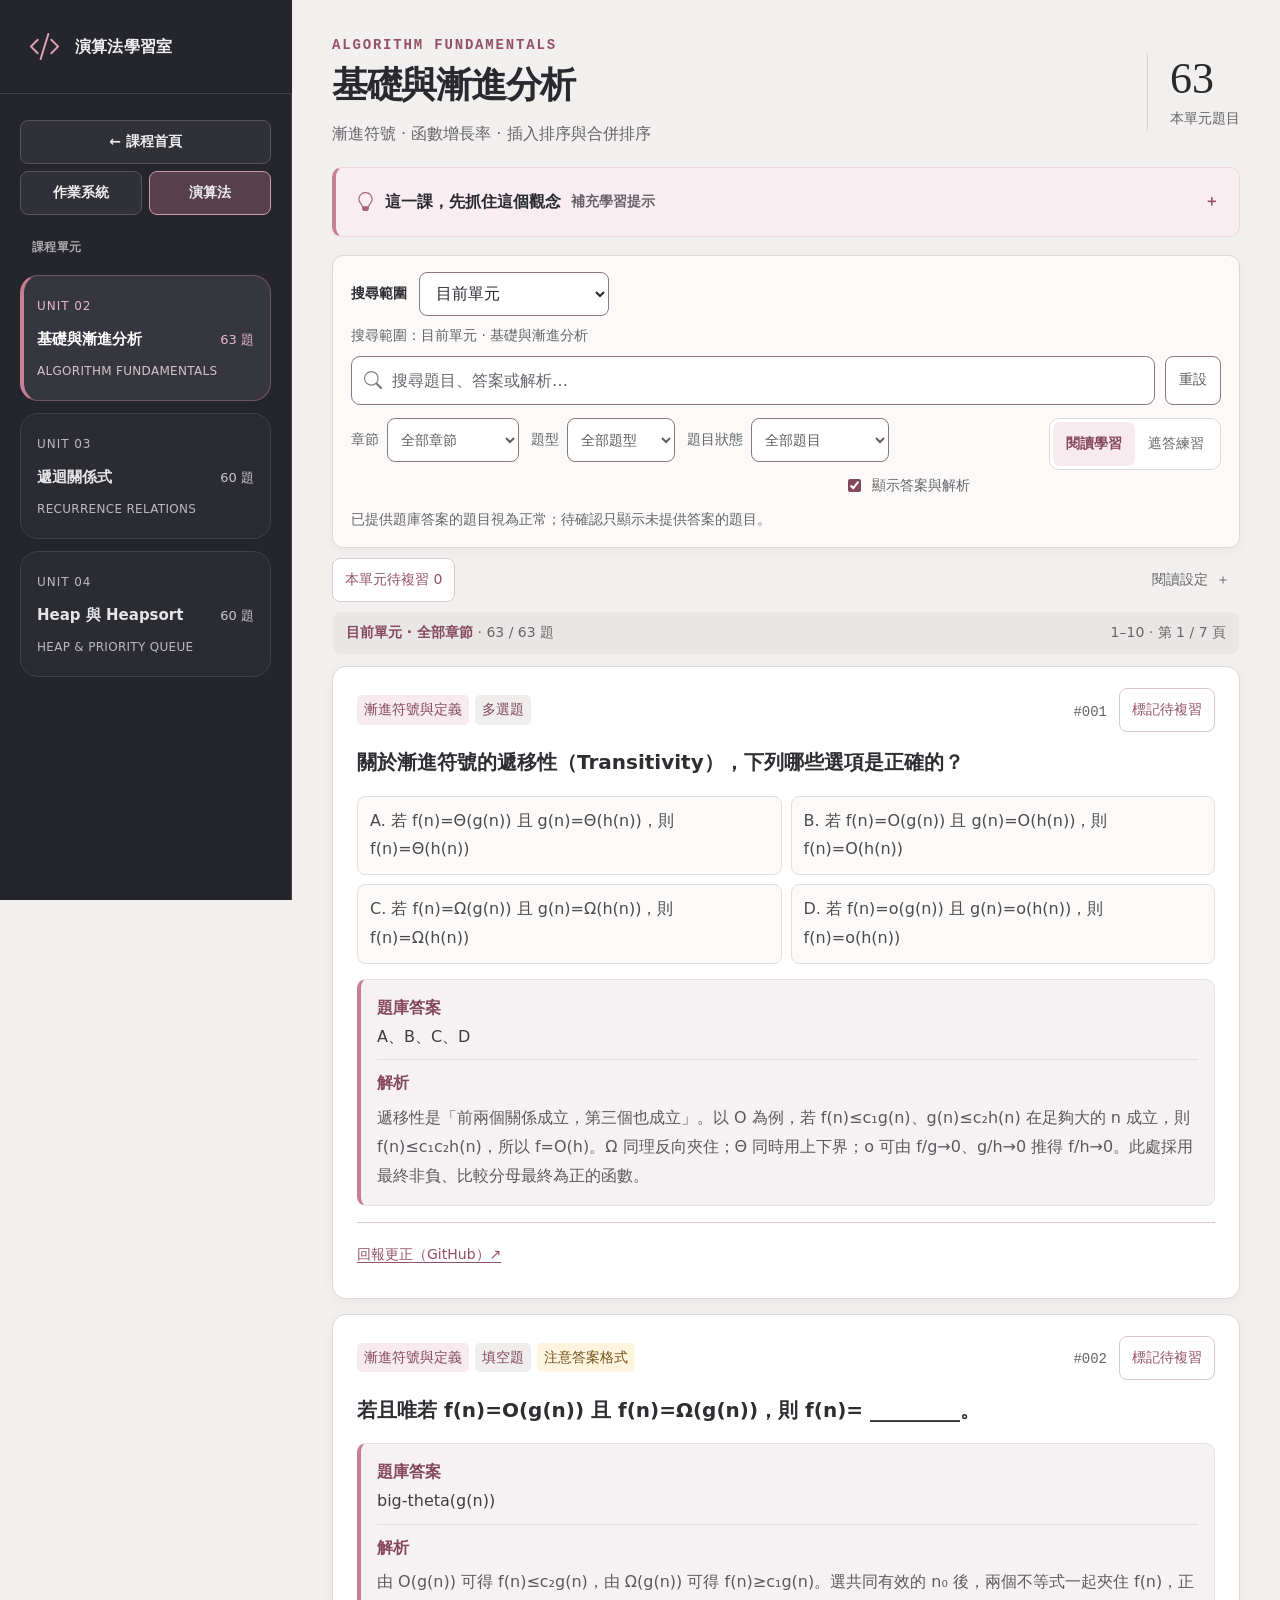
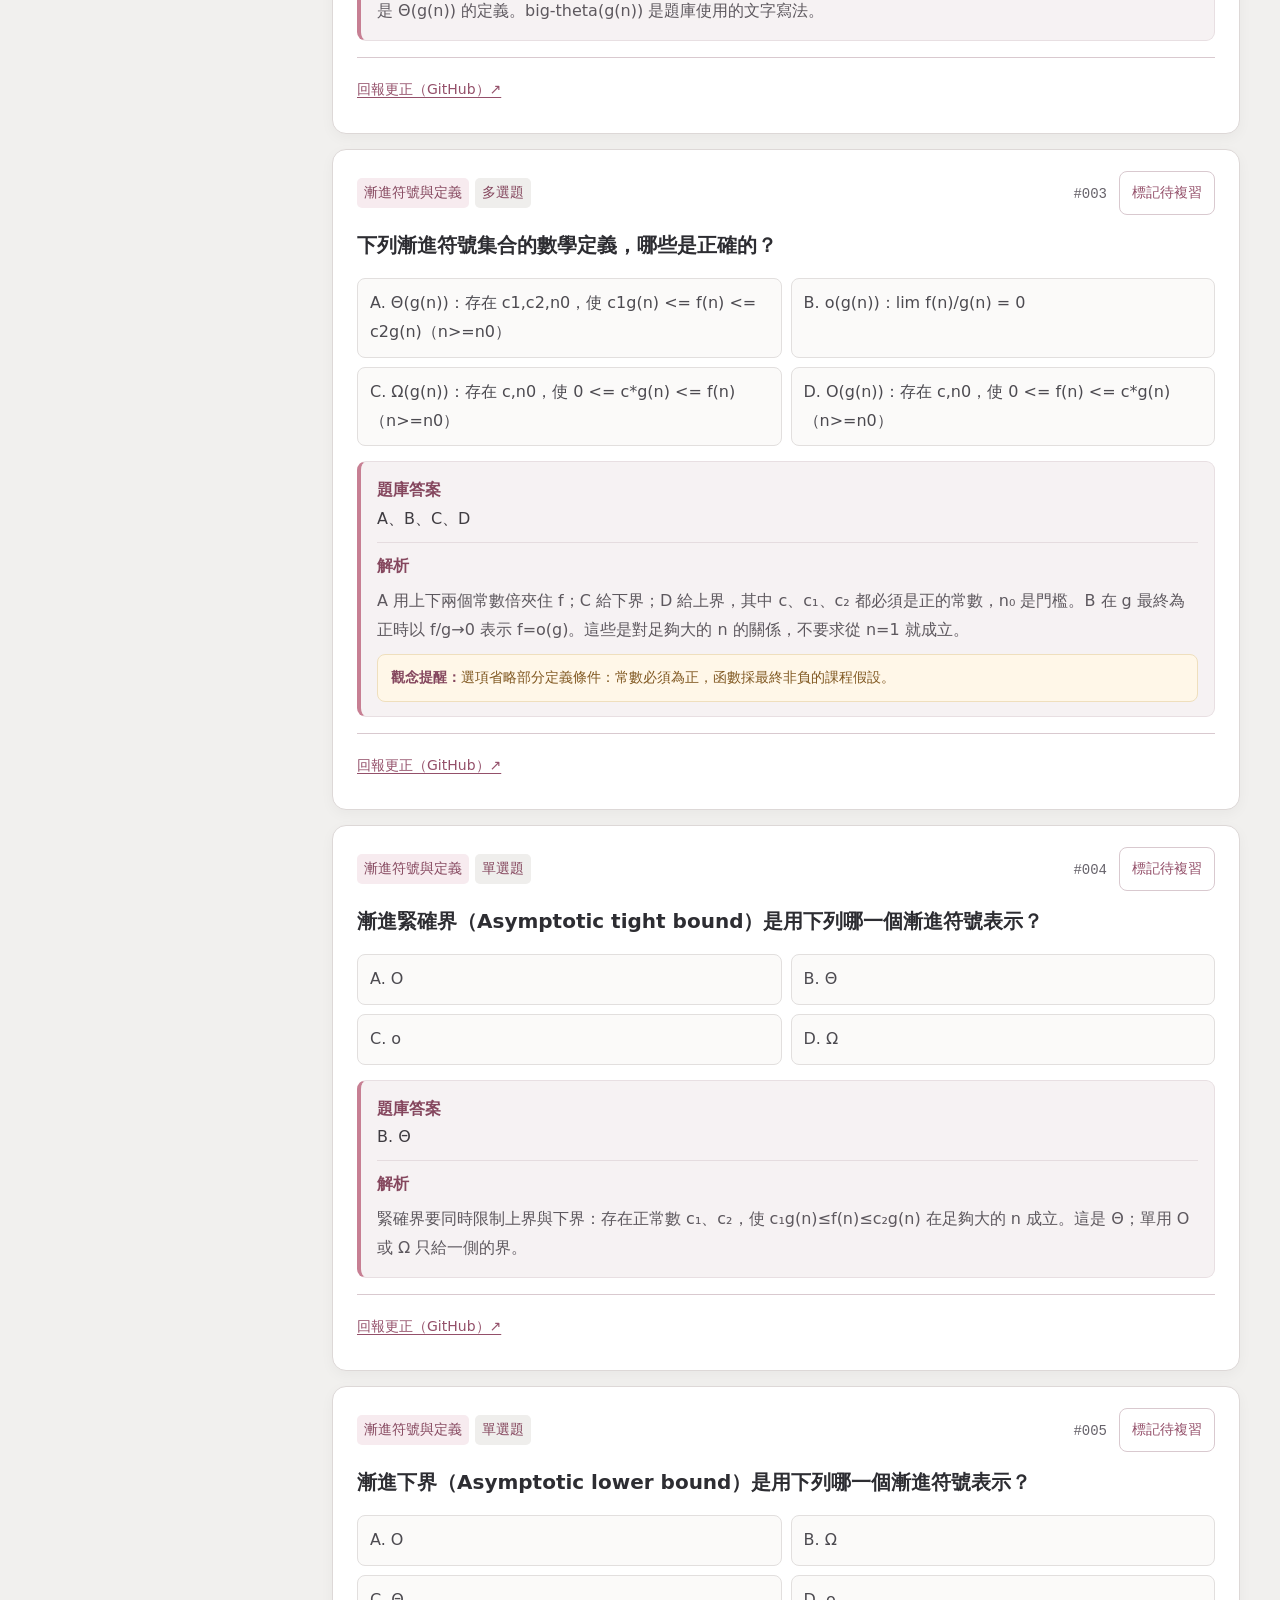
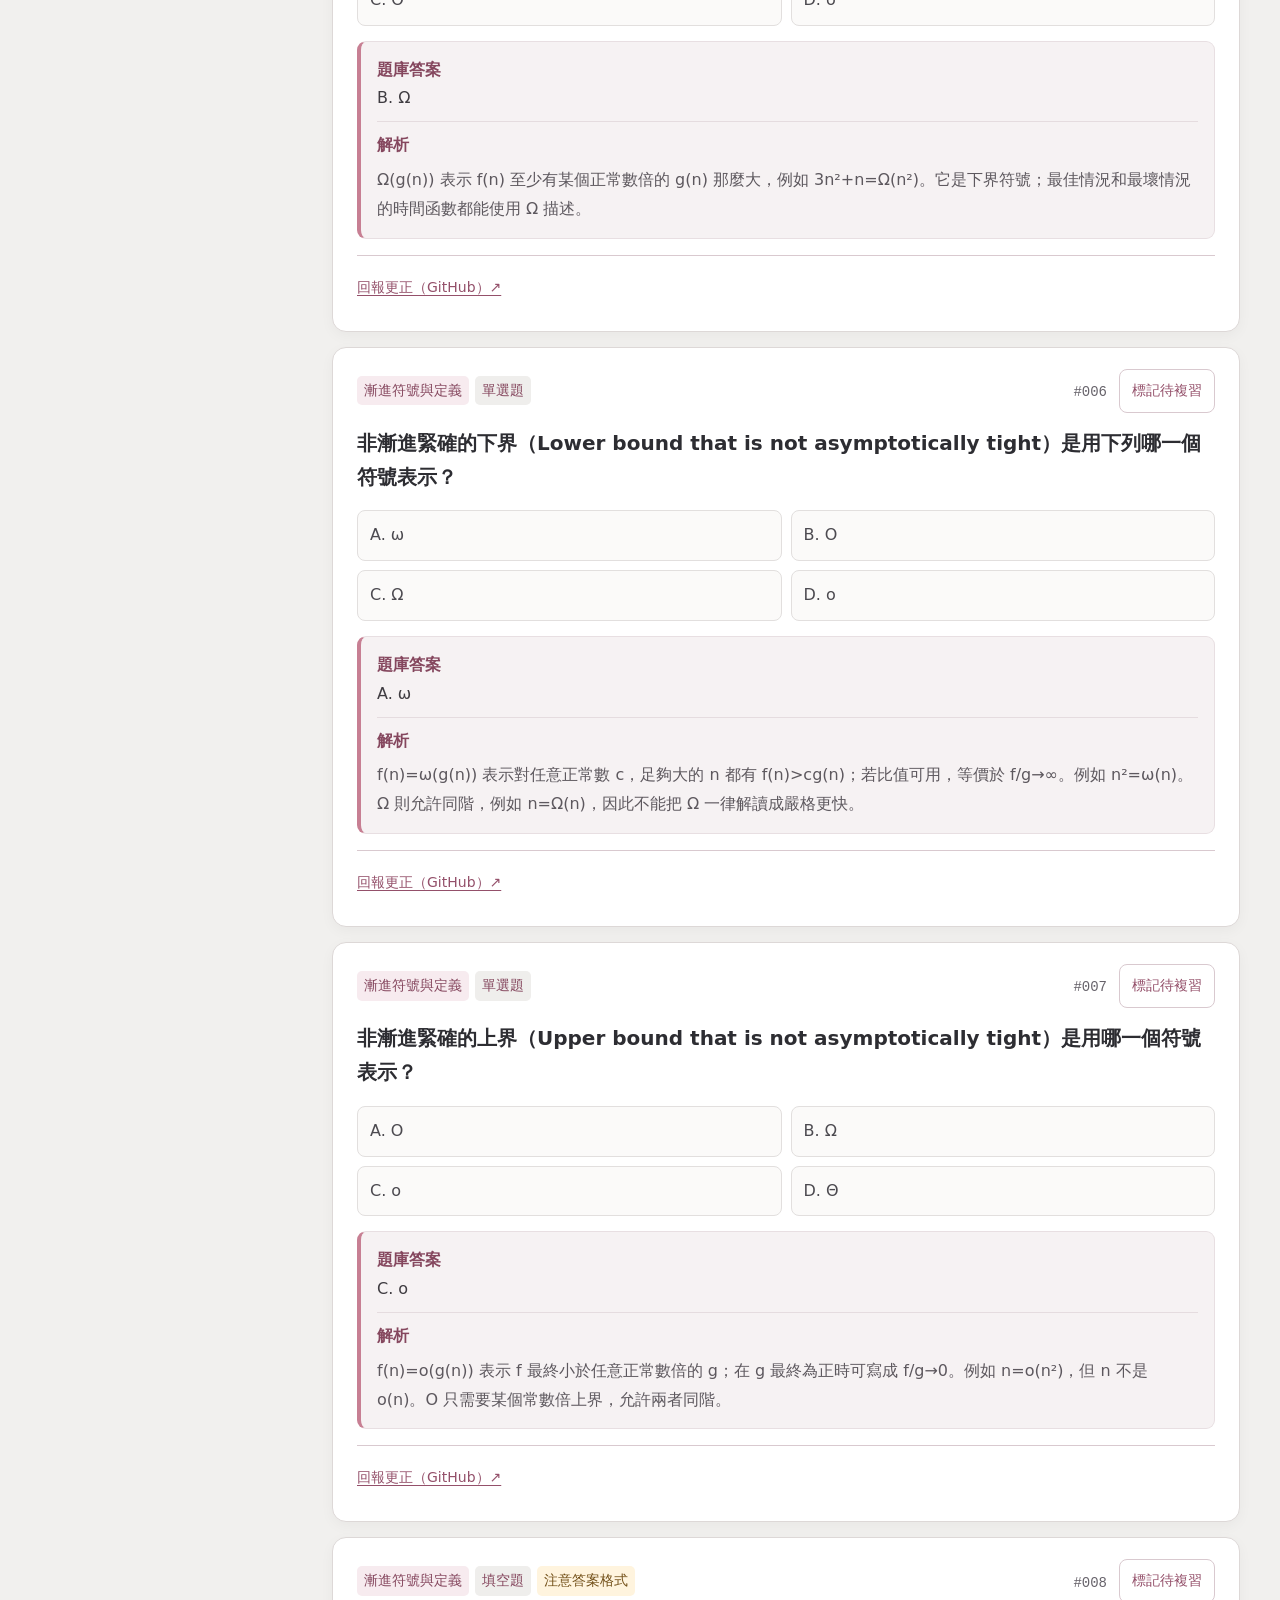
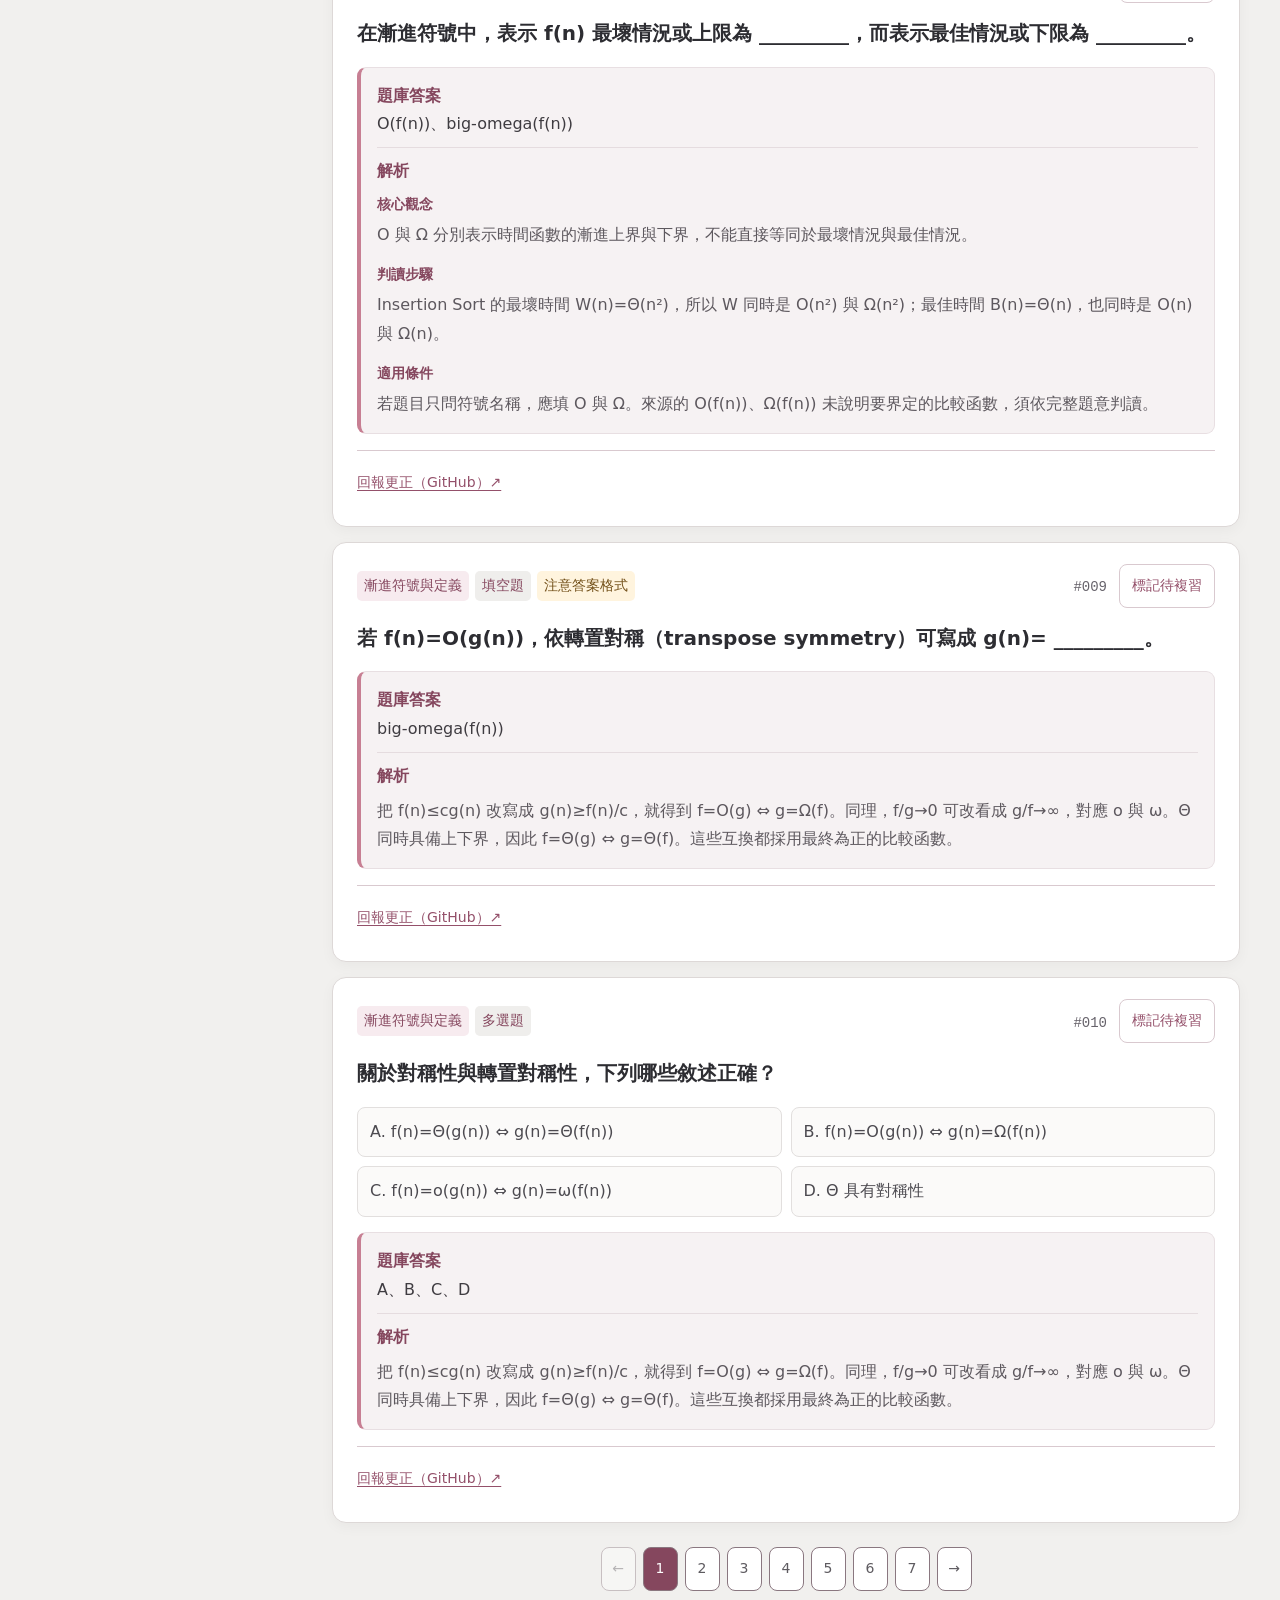
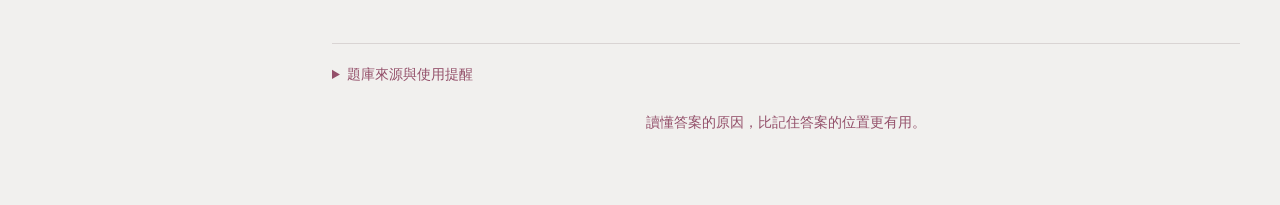
==== commit ac425066: "Update algorithm L4 bank with supplied questions, choices and diagrams" ====
--- a/algorithms.html
+++ b/algorithms.html
@@ -3,34 +3,34 @@
 <head>
 <meta charset="utf-8"><meta name="viewport" content="width=device-width,initial-scale=1">
 <title>演算法學習室｜課程題庫</title>
-<meta name="description" content="整合演算法課程與180道題目，依章節閱讀與練習。可離線使用。">
+<meta name="description" content="整合演算法課程與183道題目，依章節閱讀與練習。可離線使用。">
 <link rel="icon" type="image/svg+xml" href="data:image/svg+xml,%3Csvg xmlns='http://www.w3.org/2000/svg' viewBox='0 0 40 40'%3E%3Crect width='40' height='40' rx='10' fill='%23c77f93'/%3E%3Cpath d='M12 10h5l-6 10 6 10h-5L6 20zm16 0h-5l6 10-6 10h5l6-10z' fill='%23fff'/%3E%3C/svg%3E">
 
 
 <link rel="stylesheet" href="assets/course-base.css?v=shell3">
 <link rel="stylesheet" href="assets/algorithms-charcoal-rose.css?v=unit-cards1">
-<link rel="stylesheet" href="assets/learning-ui.css?v=shell3">
+<link rel="stylesheet" href="assets/learning-ui.css?v=alg-l4-images1">
 <link rel="stylesheet" href="assets/course-layout.css?v=shell4">
 <link rel="stylesheet" href="assets/reading-flow.css?v=radio-paused1">
 <meta name="course-layout-version" content="search-scope1">
 </head>
 <body data-course="algorithms">
 <a class="skip" href="#main">跳至學習內容</a>
-<header class="topbar"><div class="brand"><span class="logo" aria-hidden="true"><img src="assets/icons/code-slash.svg" alt=""></span>演算法學習室</div><div class="tagline">一課一課，把觀念學會。 <span data-course-total style="margin-left:18px">3 個單元 · 180 道題目</span></div></header>
-<div class="app"><aside class="sidebar" aria-label="課程單元導覽"><nav class="site-nav" aria-label="科目與首頁"><a href="index.html?v=question-order1">← 課程首頁</a><a href="os.html?v=question-order1" >作業系統</a><a href="algorithms.html?v=question-order1" aria-current="page">演算法</a></nav><div class="unit-picker"><label for="lessonPicker">課程單元</label><select id="lessonPicker"></select></div><p class="navtitle">課程單元</p><nav id="courseMenu" class="course-menu" aria-label="選擇課程"></nav></aside>
+<header class="topbar"><div class="brand"><span class="logo" aria-hidden="true"><img src="assets/icons/code-slash.svg" alt=""></span>演算法學習室</div><div class="tagline">一課一課，把觀念學會。 <span data-course-total style="margin-left:18px">3 個單元 · 183 道題目</span></div></header>
+<div class="app"><aside class="sidebar" aria-label="課程單元導覽"><nav class="site-nav" aria-label="科目與首頁"><a href="index.html?v=alg-l4-images1">← 課程首頁</a><a href="os.html?v=alg-l4-images1" >作業系統</a><a href="algorithms.html?v=alg-l4-images1" aria-current="page">演算法</a></nav><div class="unit-picker"><label for="lessonPicker">課程單元</label><select id="lessonPicker"></select></div><p class="navtitle">課程單元</p><nav id="courseMenu" class="course-menu" aria-label="選擇課程"></nav></aside>
 <main class="main" id="main" tabindex="-1"><div class="breadcrumb"><span>我的演算法課程</span><span class="dot"></span><span id="crumb"></span></div><section class="heading"><div><div class="eyebrow" id="eyebrow"></div><h1 id="lessonTitle"></h1><p class="subtitle" id="lessonSub"></p></div><div class="count"><strong id="lessonCount"></strong><span>本單元題目</span></div></section>
 <nav class="lesson-tabs" id="lessonTabs" aria-label="切換課程單元"></nav>
 <details class="guide" id="conceptGuide" open><summary class="guide-head"><span class="guide-title" id="guideHeading"><img class="guide-icon" src="assets/icons/lightbulb.svg" alt="" aria-hidden="true">這一課，先抓住這個觀念</span><small>補充學習提示</small></summary><p id="guideText"></p></details>
 <section aria-labelledby="bankHeading"><h2 id="bankHeading" class="visually-hidden">章節題庫</h2>
 <div class="toolbar"><div class="search-options"><label for="searchScopeSelect">搜尋範圍</label><select id="searchScopeSelect" aria-describedby="searchScope"><option value="current">目前單元</option><option value="all">全部單元（本課程）</option></select></div><div class="searchrow"><label class="searchbox"><img class="search-icon" src="assets/icons/search.svg" alt="" aria-hidden="true"><input id="search" type="search" aria-label="搜尋本課題目、答案與解析" placeholder="搜尋本課題目、答案、術語或公式…" autocomplete="off"></label><button id="clearBtn" class="plain">重設</button></div><div class="filters"><details class="filter-details" open><summary>篩選設定</summary><div class="filter-fields"><label>章節<select id="chapterSelect" aria-label="選擇章節"></select></label><label>題型<select id="typeSelect" aria-label="選擇題型"></select></label><label>題目狀態<select id="qualitySelect" aria-describedby="qualityHint"><option value="all">全部題目</option><option value="pending">待確認</option></select></label><label class="answer-toggle" id="answerToggle"><input id="showAnswers" type="checkbox" checked>顯示答案與解析</label></div><p class="quality-hint" id="qualityHint">已提供題庫答案的題目視為正常；待確認只顯示未提供答案的題目。</p></details><div class="study-controls"><div class="segmented" aria-label="學習方式"><button id="studyMode" class="active" aria-pressed="true">閱讀學習</button><button id="practiceMode" aria-pressed="false">遮答練習</button></div></div></div></div>
 <div class="summary" id="searchResults" tabindex="-1" role="status" aria-live="polite" aria-atomic="true"><span id="resultSummary"></span><span id="rangeSummary"></span></div><div id="modeHint" class="missing" hidden>先寫下你的答案，再按「對照答案」。有選項的題目可直接選；未提供選項的題目以文字練習。練習作答只保留在目前開啟期間，離開或重新整理後不會保存。</div><section id="list" class="list" aria-label="題目列表"></section><div id="empty" class="empty" hidden><h3>這個條件下沒有題目</h3><p>試試較短的關鍵字，或重設章節與題型。</p><button id="emptyReset" class="plain">重設篩選</button></div><nav id="pager" class="pager" aria-label="題庫頁碼"></nav></section>
-<details class="sources"><summary>題庫來源與使用提醒</summary><p data-course-source-summary>完整收錄你提供的三份 HTML：L2 63 題、L3 60 題、L4 57 題，共 180 題。相同觀念的不同版本仍保留。本站已補充部分解析與條件；修正的答案另保留來源答案供對照。</p><ul><li>章節名稱沿用原題庫分類；課程標題與「補充學習提示」為本站整理。</li><li>L3 原始檔的 39 題選擇題附有四個選項，其餘題目依原始資料以文字作答或填空；L4 的選擇題未附完整選項，本站採文字作答。已提供答案的題目正常顯示。</li><li>題目依提供的題庫答案練習，附加解析供理解概念與適用條件。</li><li>已提供題庫答案的題目不列為待確認；既有修正紀錄保留供對照。</li><li>練習模式在答案能對應選項時自動核對；其餘題目請自行對照答案與解析。文字作答不當作正式考試評分。</li><li>可以直接雙擊此檔離線開啟。練習作答只保留在目前開啟期間；待複習標記與閱讀字級會保存在這台裝置的瀏覽器，手機與電腦不會自動同步。</li></ul><p id="sourceLabel"></p></details><p class="bottom-note">讀懂答案的原因，比記住答案的位置更有用。</p>
+<details class="sources"><summary>題庫來源與使用提醒</summary><p data-course-source-summary>完整收錄你提供的三份 HTML：L2 63 題、L3 60 題、L4 60 題，共 183 題。相同觀念的不同版本仍保留。本站已補充部分解析與條件；修正的答案另保留來源答案供對照。</p><ul><li>章節名稱沿用原題庫分類；課程標題與「補充學習提示」為本站整理。</li><li>L3 原始檔的 39 題選擇題附有四個選項，其餘題目依原始資料以文字作答或填空；L4 依更新版 59 題與保留的 1 題整合為 60 題，其中 38 題附可作答選項、6 題附原始題圖；其餘採文字作答或填空。已提供答案的題目正常顯示。</li><li>題目依提供的題庫答案練習，附加解析供理解概念與適用條件。</li><li>已提供題庫答案的題目不列為待確認；既有修正紀錄保留供對照。</li><li>練習模式在答案能對應選項時自動核對；其餘題目請自行對照答案與解析。文字作答不當作正式考試評分。</li><li>可以直接雙擊此檔離線開啟。練習作答只保留在目前開啟期間；待複習標記與閱讀字級會保存在這台裝置的瀏覽器，手機與電腦不會自動同步。</li></ul><p id="sourceLabel"></p></details><p class="bottom-note">讀懂答案的原因，比記住答案的位置更有用。</p>
 </main></div>
 <noscript>請開啟瀏覽器 JavaScript，才能切換課程與題目。</noscript>
-<script id="course-data" type="application/json">[{"id":"L2","source":"演算法L2.html","questions":[{"category":"漸進符號與定義","type":"複選題","q":"關於漸進符號的遞移性（Transitivity），下列哪些選項是正確的？","a":"A、B、C、D","opts":["A. 若 f(n)=Θ(g(n)) 且 g(n)=Θ(h(n))，則 f(n)=Θ(h(n))","B. 若 f(n)=O(g(n)) 且 g(n)=O(h(n))，則 f(n)=O(h(n))","C. 若 f(n)=Ω(g(n)) 且 g(n)=Ω(h(n))，則 f(n)=Ω(h(n))","D. 若 f(n)=o(g(n)) 且 g(n)=o(h(n))，則 f(n)=o(h(n))"],"ex":"遞移性是「前兩個關係成立，第三個也成立」。以 O 為例，若 f(n)≤c₁g(n)、g(n)≤c₂h(n) 在足夠大的 n 成立，則 f(n)≤c₁c₂h(n)，所以 f=O(h)。Ω 同理反向夾住；Θ 同時用上下界；o 可由 f/g→0、g/h→0 推得 f/h→0。此處採用最終非負、比較分母最終為正的函數。","exact":false,"warn":false,"sources":["algorithm-analysis"],"answerProvided":true},{"category":"漸進符號與定義","type":"填空題","q":"若且唯若 f(n)=O(g(n)) 且 f(n)=Ω(g(n))，則 f(n)= _________。","a":"big-theta(g(n))","opts":[],"ex":"由 O(g(n)) 可得 f(n)≤c₂g(n)，由 Ω(g(n)) 可得 f(n)≥c₁g(n)。選共同有效的 n₀ 後，兩個不等式一起夾住 f(n)，正是 Θ(g(n)) 的定義。big-theta(g(n)) 是題庫使用的文字寫法。","exact":true,"warn":false,"sources":["algorithm-analysis"],"answerProvided":true},{"category":"漸進符號與定義","type":"複選題","q":"下列漸進符號集合的數學定義，哪些是正確的？","a":"A、B、C、D","opts":["A. Θ(g(n))：存在 c1,c2,n0，使 c1g(n) <= f(n) <= c2g(n)（n>=n0）","B. o(g(n))：lim f(n)/g(n) = 0","C. Ω(g(n))：存在 c,n0，使 0 <= c*g(n) <= f(n)（n>=n0）","D. O(g(n))：存在 c,n0，使 0 <= f(n) <= c*g(n)（n>=n0）"],"ex":"A 用上下兩個常數倍夾住 f；C 給下界；D 給上界，其中 c、c₁、c₂ 都必須是正的常數，n₀ 是門檻。B 在 g 最終為正時以 f/g→0 表示 f=o(g)。這些是對足夠大的 n 的關係，不要求從 n=1 就成立。","exact":false,"warn":false,"sources":["algorithm-analysis"],"note":"選項省略部分定義條件：常數必須為正，函數採最終非負的課程假設。","answerProvided":true},{"category":"漸進符號與定義","type":"單選題","q":"漸進緊確界（Asymptotic tight bound）是用下列哪一個漸進符號表示？","a":"B. Θ","opts":["A. O","B. Θ","C. o","D. Ω"],"ex":"緊確界要同時限制上界與下界：存在正常數 c₁、c₂，使 c₁g(n)≤f(n)≤c₂g(n) 在足夠大的 n 成立。這是 Θ；單用 O 或 Ω 只給一側的界。","exact":false,"warn":false,"sources":["algorithm-analysis"],"answerProvided":true},{"category":"漸進符號與定義","type":"單選題","q":"漸進下界（Asymptotic lower bound）是用下列哪一個漸進符號表示？","a":"B. Ω","opts":["A. O","B. Ω","C. Θ","D. o"],"ex":"Ω(g(n)) 表示 f(n) 至少有某個正常數倍的 g(n) 那麼大，例如 3n²+n=Ω(n²)。它是下界符號；最佳情況和最壞情況的時間函數都能使用 Ω 描述。","exact":false,"warn":false,"sources":["algorithm-analysis"],"answerProvided":true},{"category":"漸進符號與定義","type":"單選題","q":"非漸進緊確的下界（Lower bound that is not asymptotically tight）是用下列哪一個符號表示？","a":"A. ω","opts":["A. ω","B. O","C. Ω","D. o"],"ex":"f(n)=ω(g(n)) 表示對任意正常數 c，足夠大的 n 都有 f(n)>cg(n)；若比值可用，等價於 f/g→∞。例如 n²=ω(n)。Ω 則允許同階，例如 n=Ω(n)，因此不能把 Ω 一律解讀成嚴格更快。","exact":false,"warn":false,"sources":["algorithm-analysis"],"answerProvided":true},{"category":"漸進符號與定義","type":"單選題","q":"非漸進緊確的上界（Upper bound that is not asymptotically tight）是用哪一個符號表示？","a":"C. o","opts":["A. O","B. Ω","C. o","D. Θ"],"ex":"f(n)=o(g(n)) 表示 f 最終小於任意正常數倍的 g；在 g 最終為正時可寫成 f/g→0。例如 n=o(n²)，但 n 不是 o(n)。O 只需要某個常數倍上界，允許兩者同階。","exact":false,"warn":false,"sources":["algorithm-analysis"],"answerProvided":true},{"category":"漸進符號與定義","type":"填空題","q":"在漸進符號中，表示 f(n) 最壞情況或上限為 _________，而表示最佳情況或下限為 _________。","a":"O(f(n))、big-omega(f(n))","opts":[],"ex":"核心觀念：O 與 Ω 分別表示時間函數的漸進上界與下界，不能直接等同於最壞情況與最佳情況。\n\n判讀步驟：Insertion Sort 的最壞時間 W(n)=Θ(n²)，所以 W 同時是 O(n²) 與 Ω(n²)；最佳時間 B(n)=Θ(n)，也同時是 O(n) 與 Ω(n)。\n\n適用條件：若題目只問符號名稱，應填 O 與 Ω。來源的 O(f(n))、Ω(f(n)) 未說明要界定的比較函數，須依完整題意判讀。","exact":true,"warn":false,"sources":["algorithm-analysis"],"answerProvided":true},{"category":"漸進符號與定義","type":"填空題","q":"若 f(n)=O(g(n))，依轉置對稱（transpose symmetry）可寫成 g(n)= _________。","a":"big-omega(f(n))","opts":[],"ex":"把 f(n)≤cg(n) 改寫成 g(n)≥f(n)/c，就得到 f=O(g) ⇔ g=Ω(f)。同理，f/g→0 可改看成 g/f→∞，對應 o 與 ω。Θ 同時具備上下界，因此 f=Θ(g) ⇔ g=Θ(f)。這些互換都採用最終為正的比較函數。","exact":true,"warn":false,"sources":["algorithm-analysis"],"answerProvided":true},{"category":"漸進符號與定義","type":"複選題","q":"關於對稱性與轉置對稱性，下列哪些敘述正確？","a":"A、B、C、D","opts":["A. f(n)=Θ(g(n)) ⇔ g(n)=Θ(f(n))","B. f(n)=O(g(n)) ⇔ g(n)=Ω(f(n))","C. f(n)=o(g(n)) ⇔ g(n)=ω(f(n))","D. Θ 具有對稱性"],"ex":"把 f(n)≤cg(n) 改寫成 g(n)≥f(n)/c，就得到 f=O(g) ⇔ g=Ω(f)。同理，f/g→0 可改看成 g/f→∞，對應 o 與 ω。Θ 同時具備上下界，因此 f=Θ(g) ⇔ g=Θ(f)。這些互換都採用最終為正的比較函數。","exact":false,"warn":false,"sources":["algorithm-analysis"],"answerProvided":true},{"category":"單調性","type":"填空題","q":"若滿足 m < n 則 f(m) < f(n)，此函數性質稱為 _________。","a":"strictly increasing","opts":[],"ex":"兩邊都是嚴格小於 <，所以是 strictly increasing（嚴格遞增）。","exact":true,"warn":false,"answerProvided":true},{"category":"單調性","type":"填空題","q":"若滿足 m <= n 則 f(m) >= f(n)，此函數性質稱為 _________。","a":"monotonically decreasing","opts":[],"ex":"輸入變大時，函數值變小或維持不變，所以是 monotonically decreasing。","exact":true,"warn":false,"answerProvided":true},{"category":"單調性","type":"單選題","q":"若 m <= n 則 f(m) <= f(n)，此函數屬於哪一種單調性？","a":"A. monotonically increasing","opts":["A. monotonically increasing","B. monotonically decreasing","C. strictly decreasing","D. constant only"],"ex":"monotonically increasing 允許相等，因此使用 <=。","exact":false,"warn":false,"answerProvided":true},{"category":"Floor / Ceiling / 模運算","type":"單選題","q":"大於或等於實數 x 的最小整數是用下列哪一個函數表示？","a":"D. 天花板函數 (Ceiling)","opts":["A. 四捨五入 (Round)","B. 地板函數 (Floor)","C. 絕對值 (Absolute)","D. 天花板函數 (Ceiling)"],"ex":"Ceiling ⌈x⌉ 是 ≥x 的最小整數。","exact":false,"warn":false,"answerProvided":true},{"category":"Floor / Ceiling / 模運算","type":"單選題","q":"小於或等於實數 x 的最大整數是用下列哪一個函數表示？","a":"B. Floor","opts":["A. Ceiling","B. Floor","C. Round","D. Absolute"],"ex":"Floor ⌊x⌋ 是 ≤x 的最大整數。","exact":false,"warn":false,"answerProvided":true},{"category":"Floor / Ceiling / 模運算","type":"複選題","q":"對於任意實數 x 或整數 n，下列關於地板與天花板函數的數學性質哪些是正確的？","a":"A、B、C、D","opts":["A. ⌈n/2⌉ + ⌊n/2⌋ = n","B. x - 1 < ⌊x⌋ <= x","C. x <= ⌈x⌉ < x + 1","D. ⌈⌈n/a⌉/b⌉ = ⌈n/(ab)⌉"],"ex":"A：整數 n 若為偶數，兩項各為 n/2；若為奇數，兩項相差 1，相加仍為 n。B、C 直接來自 floor／ceiling 的定義。D 在 a、b 為正整數時成立：對任何整數 k，⌈⌈n/a⌉/b⌉≤k 等價於 n≤abk，也等價於 ⌈n/(ab)⌉≤k。若不限制除數，D 不能直接使用；例如 n=1、a=2、b=1/2 時左側為 2、右側為 1。","exact":false,"warn":false,"note":"A 的 n 必須是整數；D 的 a、b 在本解析中限定為正整數。","sources":["algorithm-analysis"],"answerProvided":true},{"category":"Floor / Ceiling / 模運算","type":"複選題","q":"關於模運算（Modular arithmetic），下列哪些數學公式或關係是正確的？","a":"A、B、C、D","opts":["A. a mod n = a - ⌊a/n⌋ * n","B. 若 (a mod n) = (b mod n)，則寫作 a ≡ b (mod n)","C. a mod n 代表 a 除以 n 的餘數","D. 若 a ≡ b (mod n)，表示 a 與 b 模 n 等價"],"ex":"以正整數 n 為模數，令 q=⌊a/n⌋，則餘數 r=a-qn 滿足 0≤r<n，得到 A。若 a、b 的餘數相同，則 a-b 是 n 的整數倍，寫成 a≡b (mod n)，所以 B、C、D 也成立。例：-1 mod 5=4；程式語言的 % 對負數可能採不同規則。","exact":false,"warn":false,"sources":["algorithm-analysis"],"answerProvided":true},{"category":"函數增長率 / Log","type":"單選題","q":"在計算機科學中，若無特別註明，「lg n」通常表示以下列哪一個數為底的對數？","a":"C. 2","opts":["A. e","B. Infinity","C. 2","D. 10"],"ex":"演算法課中的 lg 通常指 log₂。","exact":false,"warn":false,"answerProvided":true},{"category":"函數增長率 / Log","type":"複選題","q":"關於函數增長率的比較，下列哪些敘述是正確的？","a":"B、D","opts":["A. n log n 增長速度快於 n^2","B. 任何正多項式函數增長速度都快於任何多對數 (Polylogarithmic) 函數","C. 對數函數增長快於階乘函數","D. 任何正指數函數增長速度都快於任何多項式函數"],"ex":"在正的固定指數、底數大於 1 的條件下，常見順序是 (log n)^k ≺ nᵇ ≺ aⁿ ≺ n!。A 錯，因 (n log n)/n²=log n/n→0；C 也顛倒。B、D 所描述的是 polylog 小於正次方多項式、常數底指數大於多項式。常數多項式 n⁰ 不屬於這裡「正次方」的比較。","exact":false,"warn":false,"sources":["algorithm-analysis"],"answerProvided":true},{"category":"函數增長率 / Log","type":"單選題","q":"對於任何常數 a > 1，當 n 趨近於無窮大時，(n^b / a^n) 的極限值為多少？","a":"B. 0(zero)","opts":["A. 無窮大 (Infinity)","B. 0(zero)","C. Undefined","D. 1(one)"],"ex":"把比值取自然對數：ln(nᵇ/aⁿ)=b ln n−n ln a。因 a>1，所以 ln a>0；固定 b 的 ln n 成長比 n 慢，差值趨於 −∞。再取指數可知 nᵇ/aⁿ→0，故選 B。b 必須是不隨 n 改變的常數。","exact":false,"warn":false,"sources":["algorithm-analysis"],"answerProvided":true},{"category":"函數增長率 / Log","type":"填空題","q":"若一個函數滿足 f(n) = _________，則稱此函數是多項式有界。","a":"O(n^k)","opts":[],"ex":"多項式有界表示「存在某個固定常數 k」，使 f(n) 在足夠大的 n 被 c nᵏ 上界住，即 f(n)=O(nᵏ)。例如 n³+7n 是 O(n³)，而 2ⁿ 無法被任何固定次方 nᵏ 長期界住。k 不能隨 n 增加。","exact":true,"warn":false,"sources":["algorithm-analysis"],"answerProvided":true},{"category":"函數增長率 / Log","type":"填空題","q":"若一個函數滿足 f(n) = _________，則稱此函數是多對數有界（polylogarithmically bounded）。","a":"O((log n)^k)","opts":[],"ex":"多對數有界表示存在固定 k≥0，使 f(n)=O((log n)ᵏ)。例如 (log n)²+log n 是 O((log n)²)，n 則不是多對數有界。冪次 k 要放在 log n 上，整個函數再放進 O；來源字串 O(logn)^k 的括號位置容易造成誤解。","exact":true,"warn":false,"sources":["algorithm-analysis"],"originalAnswer":"O(logn)^k","note":"原題庫的輸入字串另保留供對照；本站答案使用清楚的數學括號。","answerProvided":true},{"category":"函數增長率 / Log","type":"複選題","q":"下列哪些函數屬於多項式有界 f(n)=n^{O(1)} 的例子？","a":"A、B、D","opts":["A. 10n^2+5n","B. n^3","C. 2^n","D. √n"],"ex":"固定次方 n 的組合是 polynomial；2^n 是 exponential。","exact":false,"warn":false,"answerProvided":true},{"category":"函數增長率 / Log","type":"複選題","q":"下列哪些函數屬於多對數有界（Polylogarithmically bounded）的範疇？","a":"B、C、D","opts":["A. n","B. (lg n)^k","C. lg(lg n)","D. lg^2 n"],"ex":"B、D 分別是固定次方的 log n；C 的 log log n 增長更慢，也被 log n 上界住，因此也是 polylogarithmically bounded。A 的 n 比任意固定 (log n)ᵏ 都快。判斷標準是有沒有某個固定 log 冪次上界，而非只看式子中有沒有 log。","exact":false,"warn":false,"sources":["algorithm-analysis"],"answerProvided":true},{"category":"函數增長率 / Log","type":"複選題","q":"對於所有 x > -1，下列關於對數函數（Logarithm）的數學不等式哪些是正確的？","a":"A、D","opts":["A. x / (1 + x) <= ln(1 + x)","B. ln(1 + x) < x","C. ln(1 + x) > x","D. ln(1 + x) = x - x^2/2 + x^3/3 - x^4/4 + ... (|x| < 1)"],"ex":"核心觀念：依各選項寫出的條件，成立的是 A、D；判斷不等式時，要檢查定義域、等號與級數收斂範圍。\n\n解題步驟：A：令 h(x)=ln(1+x)−x/(1+x)，有 h(0)=0、h′(x)=x/(1+x)²；在 x>−1 時，h 的最小值為 0。B：x=0 時 ln(1)=0，嚴格不等式不成立，應改成 ln(1+x)≤x。C：代入 x=1 即可反駁。\n\n適用條件：D 的級數等式只在選項註明的 |x|<1 範圍成立，不能擴大為所有 x>−1；B 的等號只在 x=0 成立。","exact":false,"warn":false,"note":"原答案 A、B、D 包含不成立於 x=0 的嚴格不等式 B；已修正。","sources":["algorithm-analysis"],"originalAnswer":"A、B、D","answerProvided":true},{"category":"函數增長率 / Log","type":"複選題","q":"對於所有實數 x，下列關於指數函數的性質哪些是正確的？","a":"A、C","opts":["A. 1 + x <= e^x","B. e^x 永遠小於 1","C. 當 n 趨向無窮大時，lim (1 + x/n)^n = e^x","D. 當 |x| <= 1 時，e^x <= 1 + x + x^2/2"],"ex":"A：由 eˣ 的凸性，圖形位於 x=0 的切線 1+x 之上，對全部實數成立。\n\nC：固定 x 時，n ln(1+x/n)→x，因此 (1+x/n)ⁿ→eˣ。B 在 x=1 已錯。\n\nD 也在 x=1 被反例推翻：e≈2.718>2.5=1+1+1/2；|x|≤1 並不能保證所列上界。故選 A、C。","exact":false,"warn":false,"note":"原答案含 D；已用 x=1 的反例排除 D。","sources":["algorithm-analysis"],"originalAnswer":"A、C、D","answerProvided":true},{"category":"Iterative Log / Fibonacci","type":"複選題","q":"關於重複對數函數（Iterative logarithm function, lg* n），下列敘述哪些是正確的？","a":"A、B、C、D","opts":["A. lg* 65536 = 4","B. 在可觀測宇宙中幾乎遇不到 n 使得 lg* n > 5","C. lg* 2 = 1","D. 它是極度緩慢增長的函數"],"ex":"以底數 2、降到 ≤1 為停止條件：65536→16→4→2→1，所以 A 為 4 次；2→1，所以 C 為 1 次。能讓次數超過 5 的數字必須大到遠超一般可表示的資料規模，因此 B 是對實務規模的說明；每多一次迭代所需的輸入規模會以冪塔方式增加，D 因而成立。","exact":false,"warn":false,"sources":["algorithm-analysis"],"answerProvided":true},{"category":"Iterative Log / Fibonacci","type":"單選題","q":"重複對數函數值 lg* 16 的結果為多少？","a":"A. 3","opts":["A. 3","B. 2","C. 4","D. 1"],"ex":"16→4→2→1，共 3 次。","exact":false,"warn":false,"answerProvided":true},{"category":"Iterative Log / Fibonacci","type":"填空題","q":"lg* 4 = _________。","a":"2","opts":[],"ex":"4→2→1，所以是 2。","exact":true,"warn":false,"answerProvided":true},{"category":"Iterative Log / Fibonacci","type":"填空題","q":"重複對數函數（Iterative logarithm）的符號寫成 _________。","a":"lg*(n)","opts":[],"ex":"lg* n 是「反覆套用 log₂，直到數值≤1 所需的次數」，不是 (lg n)*n，也不是 log 的乘法。\n\n例：16→4→2→1，所以 lg*16=3。lg*(n) 是原題庫的文字輸入寫法。","exact":true,"warn":false,"sources":["algorithm-analysis"],"answerProvided":true},{"category":"Iterative Log / Fibonacci","type":"單選題","q":"費氏數列（Fibonacci numbers）中定義的黃金比例 φ（Golden ratio）之近似值約為多少？","a":"C. 1.618","opts":["A. 1.414","B. 2.718","C. 1.618","D. 3.141"],"ex":"φ=(1+√5)/2≈1.618。","exact":false,"warn":false,"answerProvided":true},{"category":"Iterative Log / Fibonacci","type":"複選題","q":"關於費氏數列（Fibonacci numbers），下列定義與數學公式哪些是正確的？","a":"A、B、C、D","opts":["A. F0=0、F1=1","B. 對 i>=2，Fi=F(i-1)+F(i-2)","C. 可用黃金比例 φ 與其共軛表示閉式公式","D. Fibonacci 數列呈指數等級增長"],"ex":"A、B 給出起始值與遞迴關係：0、1、1、2、3、5…。令 φ=(1+√5)/2、ψ=(1−√5)/2，則 Fᵢ=(φⁱ−ψⁱ)/√5；|ψ|<1，其冪次趨於 0，而 φ>1，因此 Fᵢ=Θ(φⁱ)，呈指數等級增長，C、D 成立。","exact":false,"warn":false,"sources":["algorithm-analysis"],"answerProvided":true},{"category":"Iterative Log / Fibonacci","type":"填空題","q":"請完成 Fibonacci 程式：if ( _________ ) return 0; else if ( _________ ) return 1;","a":"n<=0、n==1","opts":[],"ex":"Fibonacci 的有效輸入通常是非負整數。n=0 回傳 0，n=1 回傳 1；其餘回傳 F(n−1)+F(n−2)。來源第一格 n<=0 同時把負數當成 0 處理，這是程式的防護選擇；若定義域已保證 n≥0，n==0 在概念上也能形成正確基底，不應說它一律錯誤。","exact":true,"warn":false,"sources":["algorithm-analysis"],"answerProvided":true},{"category":"Factorial / Stirling","type":"單選題","q":"史特林公式（Stirling's approximation）主要用來估計哪一類函數？","a":"D. Factorial","opts":["A. Logarithm","B. Polynomial","C. Exponential","D. Factorial"],"ex":"Stirling 近似 n!≈√(2πn)(n/e)ⁿ。取對數得到 log(n!)=n log n−n log e+O(log n)，主導項是 n log n，所以為 Θ(n log n)。\n\n另外 n!/nⁿ≈√(2πn)e⁻ⁿ→0，故 n!=o(nⁿ)；n!/2ⁿ→∞，故 n!=ω(2ⁿ)，不是 O(2ⁿ)。不同固定對數底數只差常數倍。","exact":false,"warn":false,"sources":["algorithm-analysis"],"answerProvided":true},{"category":"Factorial / Stirling","type":"填空題","q":"史特林近似公式指出 log(n!) = _________。","a":"big-theta(nlogn)","opts":[],"ex":"Stirling 近似 n!≈√(2πn)(n/e)ⁿ。取對數得到 log(n!)=n log n−n log e+O(log n)，主導項是 n log n，所以為 Θ(n log n)。\n\n另外 n!/nⁿ≈√(2πn)e⁻ⁿ→0，故 n!=o(nⁿ)；n!/2ⁿ→∞，故 n!=ω(2ⁿ)，不是 O(2ⁿ)。不同固定對數底數只差常數倍。","exact":true,"warn":false,"sources":["algorithm-analysis"],"answerProvided":true},{"category":"Factorial / Stirling","type":"填空題","q":"史特林公式中指出，階乘 n! 的增長大於常數指數 2^n，即 n! = _________。","a":"omega(2^n)","opts":[],"ex":"令 rₙ=n!/2ⁿ，則 rₙ₊₁/rₙ=(n+1)/2；從 n≥3 起，每增加一項至少乘上 2，所以 rₙ→∞。因此 n!=ω(2ⁿ)，是嚴格更快的成長，不只是 Ω 的一般下界。omega(2^n) 對應小寫 ω；big-omega 對應大寫 Ω，兩者意義不同。","exact":true,"warn":false,"sources":["algorithm-analysis"],"answerProvided":true},{"category":"Factorial / Stirling","type":"填空題","q":"階乘增長率與指數增長率相比，n! 屬於 o(n^n)，但與 2^n 相比，n! 屬於 _________ 關係。","a":"omega(2^n)","opts":[],"ex":"令 rₙ=n!/2ⁿ，則 rₙ₊₁/rₙ=(n+1)/2；從 n≥3 起，每增加一項至少乘上 2，所以 rₙ→∞。因此 n!=ω(2ⁿ)，是嚴格更快的成長，不只是 Ω 的一般下界。omega(2^n) 對應小寫 ω；big-omega 對應大寫 Ω，兩者意義不同。","exact":true,"warn":false,"sources":["algorithm-analysis"],"answerProvided":true},{"category":"Factorial / Stirling","type":"複選題","q":"下列關於階乘（Factorial）增長率的漸進關係，哪些選項是正確的？","a":"A、B、C","opts":["A. log(n!) = Θ(n log n)","B. n! = o(n^n)","C. n! = ω(2^n)","D. n! = O(2^n)"],"ex":"Stirling 近似 n!≈√(2πn)(n/e)ⁿ。取對數得到 log(n!)=n log n−n log e+O(log n)，主導項是 n log n，所以為 Θ(n log n)。\n\n另外 n!/nⁿ≈√(2πn)e⁻ⁿ→0，故 n!=o(nⁿ)；n!/2ⁿ→∞，故 n!=ω(2ⁿ)，不是 O(2ⁿ)。不同固定對數底數只差常數倍。","exact":false,"warn":false,"sources":["algorithm-analysis"],"answerProvided":true},{"category":"Insertion Sort","type":"單選題","q":"插入排序法（Insertion Sort）採用的是下列哪一種演算法設計方法？","a":"A. 增量法 (Incremental Approach)","opts":["A. 增量法 (Incremental Approach)","B. 貪婪演算法 (Greedy Algorithm)","C. 動態規劃 (Dynamic Programming)","D. 分治法 (Divide-and-Conquer)"],"ex":"第 j 輪開始時，前綴 A[1..j−1] 已排序；把 A[j] 存成 key，向右移動比 key 大的前綴元素，再把 key 放進空位，得到已排序的 A[1..j]。每次只擴大一個元素的已解部分，所以是 Incremental Approach（增量法），不是將問題拆成兩半的分治法。","exact":false,"warn":false,"sources":["algorithm-analysis"],"answerProvided":true},{"category":"Insertion Sort","type":"單選題","q":"插入排序法（Insertion Sort）採用的是下列哪一種演算法設計方法？（另一版本選項順序）","a":"A. 增量法 (Incremental Approach)","opts":["A. 增量法 (Incremental Approach)","B. 分治法 (Divide-and-Conquer)","C. 貪婪演算法 (Greedy Algorithm)","D. 動態規劃 (Dynamic Programming)"],"ex":"第 j 輪開始時，前綴 A[1..j−1] 已排序；把 A[j] 存成 key，向右移動比 key 大的前綴元素，再把 key 放進空位，得到已排序的 A[1..j]。每次只擴大一個元素的已解部分，所以是 Incremental Approach（增量法），不是將問題拆成兩半的分治法。","exact":false,"warn":false,"sources":["algorithm-analysis"],"answerProvided":true},{"category":"Insertion Sort","type":"填空題","q":"若一排序演算法在重排陣列時，最多僅需常數個額外記憶體空間在陣列外，此演算法被稱為 _________ 排序。","a":"in place","opts":[],"ex":"Insertion Sort 直接在原陣列內移動元素，只額外保存 key、索引等固定數量的變數，因此額外空間為 O(1)，屬 in-place。原地不表示完全零空間，而是額外空間不隨 n 增長。題目中標準 Merge／Counting／Radix 實作通常需要額外陣列。","exact":true,"warn":false,"sources":["algorithm-analysis"],"answerProvided":true},{"category":"Insertion Sort","type":"單選題","q":"下列哪一種排序演算法屬於 in-place sorting？","a":"B. Insertion Sort","opts":["A. Radix Sort","B. Insertion Sort","C. Merge Sort","D. Counting Sort"],"ex":"Insertion Sort 直接在原陣列內移動元素，只額外保存 key、索引等固定數量的變數，因此額外空間為 O(1)，屬 in-place。原地不表示完全零空間，而是額外空間不隨 n 增長。題目中標準 Merge／Counting／Radix 實作通常需要額外陣列。","exact":false,"warn":false,"sources":["algorithm-analysis"],"answerProvided":true},{"category":"Insertion Sort","type":"單選題","q":"插入排序法（Insertion Sort）在最壞情況（Worst-case）下的時間複雜度為何？","a":"C. O(n^2)","opts":["A. O(n log n)","B. O(2^n)","C. O(n^2)","D. O(n)"],"ex":"若資料反向，第 j 次插入最多移動 j−1 個元素，總量為 1+2+…+(n−1)=n(n−1)/2，所以最壞時間是 Θ(n²)。\n\n若資料已排序，每輪只檢查前一元素並結束，共 n−1 輪，最佳時間是 Θ(n)。O 也能給出對應上界，但 Θ 同時表達上下界，更精確。","exact":false,"warn":false,"sources":["algorithm-analysis"],"answerProvided":true},{"category":"Insertion Sort","type":"單選題","q":"插入排序法（Insertion Sort）在最佳情況（Best-case）下的時間複雜度為何？","a":"D. O(n)","opts":["A. O(n log n)","B. O(1)","C. O(n^2)","D. O(n)"],"ex":"若資料反向，第 j 次插入最多移動 j−1 個元素，總量為 1+2+…+(n−1)=n(n−1)/2，所以最壞時間是 Θ(n²)。\n\n若資料已排序，每輪只檢查前一元素並結束，共 n−1 輪，最佳時間是 Θ(n)。O 也能給出對應上界，但 Θ 同時表達上下界，更精確。","exact":false,"warn":false,"sources":["algorithm-analysis"],"answerProvided":true},{"category":"Insertion Sort","type":"填空題","q":"插入排序法的最壞情況執行時間是 n 的 _________ 函數，最佳情況執行時間是 n 的 _________ 函數（最嚴謹答案）。","a":"big-theta(n^2)、big-theta(n)","opts":[],"ex":"若資料反向，第 j 次插入最多移動 j−1 個元素，總量為 1+2+…+(n−1)=n(n−1)/2，所以最壞時間是 Θ(n²)。\n\n若資料已排序，每輪只檢查前一元素並結束，共 n−1 輪，最佳時間是 Θ(n)。O 也能給出對應上界，但 Θ 同時表達上下界，更精確。","exact":true,"warn":false,"sources":["algorithm-analysis"],"answerProvided":true},{"category":"Insertion Sort","type":"填空題","q":"證明 Insertion Sort 正確性時，使用的核心方法稱為 _________。","a":"loop invariant","opts":[],"ex":"迴圈不變數：第 j 輪開始時，A[1..j−1] 已排序，且元素集合與原本該前綴相同。初始化 j=2 時，單一元素已排序；維持：把 A[j] 插入後性質擴展到 j；終止 j=n+1 時，整個 A[1..n] 已排序。未處理的 A[j..n] 不保證排序，因此選項 D 不成立。","exact":true,"warn":false,"sources":["algorithm-analysis"],"answerProvided":true},{"category":"Insertion Sort","type":"複選題","q":"關於 Insertion Sort 的 loop invariant，下列哪些敘述正確？","a":"A、B、C","opts":["A. 可用來證明演算法正確性","B. A[1..j-1] 由原本 A[1..j-1] 的元素組成","C. A[1..j-1] 已排序","D. A[j..n] 一定已排序"],"ex":"迴圈不變數：第 j 輪開始時，A[1..j−1] 已排序，且元素集合與原本該前綴相同。初始化 j=2 時，單一元素已排序；維持：把 A[j] 插入後性質擴展到 j；終止 j=n+1 時，整個 A[1..n] 已排序。未處理的 A[j..n] 不保證排序，因此選項 D 不成立。","exact":false,"warn":false,"sources":["algorithm-analysis"],"answerProvided":true},{"category":"Insertion Sort","type":"填空題","q":"令 A 長度為 n，每一行執行成本都是 1。若第 5 行每次都只執行 1 次，迴圈程式執行成本是多少？","a":"5n - 4","opts":[],"ex":"依題目的成本模型，第 1 行測試 n 次，第 2、4、5、8 行各執行 n−1 次，第 6、7 行不執行；每行成本皆為 1，因此總成本為 n+4(n−1)=5n−4。","exact":true,"warn":false,"sources":["algorithm-analysis"],"answerProvided":true},{"category":"Insertion Sort","type":"填空題","q":"令 A 長度為 n，每行成本皆為 1。若第 5 行對每個 j 都執行 j 次，總成本為何？","a":"3n^2/2 + 7n/2 - 4","opts":[],"ex":"核心觀念：精確成本取決於原始程式的行號與每行成本。以下推導沿用標準 8 行 Insertion Sort 成本表，並令每行成本為 1。\n\n解題步驟：While 測試總次數 S=Σⱼ₌₂ⁿ j=n(n+1)/2−1；迴圈內兩行各執行 S−(n−1) 次。加上外層測試 n 次、其他三行各 n−1 次，總成本為 n+3(n−1)+S+2[S−(n−1)]=3n²/2+7n/2−4。\n\n適用條件：這是指定版本與成本模型下的結果。原碼未附完整時，不能將它當成所有 Insertion Sort 版本的精確成本。","exact":false,"warn":false,"sources":["algorithm-analysis"],"answerProvided":true},{"category":"Merge Sort","type":"單選題","q":"合併排序法（Merge Sort）採用的是下列哪一種演算法設計方法？","a":"D. Divide-and-Conquer","opts":["A. Backtracking","B. Incremental","C. Greedy","D. Divide-and-Conquer"],"ex":"Merge Sort 先把陣列分成兩半（Divide），遞迴排序兩個較小陣列（Conquer），再以 Merge 合併兩個已排序序列（Combine）。每一層都處理同一類較小問題，因此是 Divide-and-Conquer。Backtrack 是嘗試選擇後撤回的策略，並非此流程中的一步。","exact":false,"warn":false,"sources":["algorithm-analysis"],"answerProvided":true},{"category":"Merge Sort","type":"單選題","q":"合併排序法（Merge Sort）採用的是下列哪一種演算法設計方法？（另一版本選項順序）","a":"C. Divide-and-Conquer","opts":["A. Greedy","B. Backtracking","C. Divide-and-Conquer","D. Incremental"],"ex":"Merge Sort 先把陣列分成兩半（Divide），遞迴排序兩個較小陣列（Conquer），再以 Merge 合併兩個已排序序列（Combine）。每一層都處理同一類較小問題，因此是 Divide-and-Conquer。Backtrack 是嘗試選擇後撤回的策略，並非此流程中的一步。","exact":false,"warn":false,"sources":["algorithm-analysis"],"answerProvided":true},{"category":"Merge Sort","type":"複選題","q":"分治法（Divide-and-Conquer）通常包含下列哪些核心步驟？","a":"A、B、D","opts":["A. Combine","B. Conquer","C. Backtrack","D. Divide"],"ex":"Merge Sort 先把陣列分成兩半（Divide），遞迴排序兩個較小陣列（Conquer），再以 Merge 合併兩個已排序序列（Combine）。每一層都處理同一類較小問題，因此是 Divide-and-Conquer。Backtrack 是嘗試選擇後撤回的策略，並非此流程中的一步。","exact":false,"warn":false,"sources":["algorithm-analysis"],"answerProvided":true},{"category":"Merge Sort","type":"複選題","q":"在合併排序法的 Merge(A,p,q,r) 中，使用了哪些輔助常規？","a":"B、C、D","opts":["A. 完全不需要額外的記憶體空間","B. 建立兩個輔助陣列 L 和 R","C. 將排序結果複製回原陣列 A","D. 在輔助陣列尾端放置無限大值 (∞) 作為哨兵 (Sentinels)"],"ex":"此題指附哨兵的經典 Merge：先複製左右已排序區段到 L、R，尾端各放一個 ∞；每次比較兩端尚未取出的最小元素，把較小者寫回 A。B、C、D 因此成立，A 錯，因輔助陣列總空間是 Θ(n)。沒有哨兵的 Merge 版本也正確，只是必須另外檢查序列是否已取完。","exact":false,"warn":false,"sources":["algorithm-analysis"],"answerProvided":true},{"category":"Merge Sort","type":"填空題","q":"當問題規模 n > 1 時，Merge Sort 的遞迴關係式為 T(n)=2T(n/2)+ _________。","a":"big-theta(n)","opts":[],"ex":"標準 Merge Sort 滿足 T(n)=2T(n/2)+Θ(n)，T(1)=Θ(1)。第 k 層有 2ᵏ 個規模 n/2ᵏ 的子問題，該層合併成本總和為 Θ(n)；到規模 1 約有 log₂n 層，所以總時間為 Θ(n log n)。選擇題選最緊的常見上界 O(n log n)，文字格式 big-theta(nlogn) 對應其緊確界。","exact":true,"warn":false,"sources":["algorithm-analysis"],"answerProvided":true},{"category":"Merge Sort","type":"填空題","q":"遞迴式 T(n)=2T(n/2)+cn 的漸進解為 _________。","a":"big-theta(nlogn)","opts":[],"ex":"標準 Merge Sort 滿足 T(n)=2T(n/2)+Θ(n)，T(1)=Θ(1)。第 k 層有 2ᵏ 個規模 n/2ᵏ 的子問題，該層合併成本總和為 Θ(n)；到規模 1 約有 log₂n 層，所以總時間為 Θ(n log n)。選擇題選最緊的常見上界 O(n log n)，文字格式 big-theta(nlogn) 對應其緊確界。","exact":true,"warn":false,"sources":["algorithm-analysis"],"answerProvided":true},{"category":"Merge Sort","type":"單選題","q":"Merge Sort 在最壞情況下的時間複雜度為何？","a":"B. O(n log n)","opts":["A. O(n)","B. O(n log n)","C. O(n^2)","D. O(2^n)"],"ex":"標準 Merge Sort 滿足 T(n)=2T(n/2)+Θ(n)，T(1)=Θ(1)。第 k 層有 2ᵏ 個規模 n/2ᵏ 的子問題，該層合併成本總和為 Θ(n)；到規模 1 約有 log₂n 層，所以總時間為 Θ(n log n)。選擇題選最緊的常見上界 O(n log n)，文字格式 big-theta(nlogn) 對應其緊確界。","exact":false,"warn":false,"sources":["algorithm-analysis"],"answerProvided":true},{"category":"演算法分析 / RAM","type":"複選題","q":"分析演算法時，可能考慮哪些資源（resources）？","a":"A、B、C、D","opts":["A. Time","B. Memory","C. Communication bandwidth","D. Logic gates"],"ex":"資源取決於分析模型：Time 計算執行步數，Memory 計算額外儲存；分散式演算法可能以傳輸資料量衡量 communication bandwidth，電路模型則可能計算 logic gates。四項都是可分析的資源，但不是每個演算法都需要同時使用這四種模型。","exact":false,"warn":false,"sources":["algorithm-analysis"],"answerProvided":true},{"category":"演算法分析 / RAM","type":"複選題","q":"關於 RAM（Random Access Machine）模型，下列哪些敘述正確？","a":"A、B、C","opts":["A. 基本指令可視為常數時間","B. 記憶體可隨機存取","C. 基本模型以單一處理器、循序執行為主","D. 假設記憶體或通訊頻寬是無限大"],"ex":"本題採單處理器 word-RAM：記憶體可按位址直接存取，且對固定字長或適當 word-size 內資料的基本讀寫、算術指令視為 O(1)。A、B、C 成立。不能把這個假設擴大成任意長整數運算都是常數時間；D 的無限通訊頻寬也不是 RAM 模型的條件。","exact":false,"warn":false,"sources":["algorithm-analysis"],"answerProvided":true},{"category":"演算法分析 / RAM","type":"複選題","q":"為什麼演算法分析通常特別關注 worst-case running time？","a":"A、B、C","opts":["A. 它提供執行時間的保證上界","B. 最壞情況在實務上可能相當常見","C. 平均情況有時和最壞情況一樣差，例如 insertion sort","D. 因為最壞情況一定最容易算出精確常數"],"ex":"A：最壞情況提供每次執行都不會超過的時間界。B：某些常見輸入會觸發較差行為，例如 Insertion Sort 的反向排列。C：對均勻隨機排列的 Insertion Sort，平均與最壞時間都為 Θ(n²)，雖然常數不相同。D 錯，最壞情況不保證最容易求精確常數；分析選它是為了上界保證。","exact":false,"warn":false,"sources":["algorithm-analysis"],"answerProvided":true},{"category":"LMS 精確格式","type":"填空題","q":"請輸入 Merge Sort 遞迴解的 LMS 精確字串。","a":"big-theta(nlogn)","opts":[],"ex":"標準 Merge Sort 滿足 T(n)=2T(n/2)+Θ(n)，T(1)=Θ(1)。第 k 層有 2ᵏ 個規模 n/2ᵏ 的子問題，該層合併成本總和為 Θ(n)；到規模 1 約有 log₂n 層，所以總時間為 Θ(n log n)。選擇題選最緊的常見上界 O(n log n)，文字格式 big-theta(nlogn) 對應其緊確界。","exact":true,"warn":false,"sources":["algorithm-analysis"],"answerProvided":true},{"category":"LMS 精確格式","type":"填空題","q":"請輸入 log(n!) 的 LMS 精確漸進答案。","a":"big-theta(nlogn)","opts":[],"ex":"Stirling 近似 n!≈√(2πn)(n/e)ⁿ。取對數得到 log(n!)=n log n−n log e+O(log n)，主導項是 n log n，所以為 Θ(n log n)。\n\n另外 n!/nⁿ≈√(2πn)e⁻ⁿ→0，故 n!=o(nⁿ)；n!/2ⁿ→∞，故 n!=ω(2ⁿ)，不是 O(2ⁿ)。不同固定對數底數只差常數倍。","exact":true,"warn":false,"sources":["algorithm-analysis"],"answerProvided":true},{"category":"LMS 精確格式","type":"填空題","q":"請輸入 n! 相對於 2^n 的 LMS 精確答案。","a":"omega(2^n)","opts":[],"ex":"令 rₙ=n!/2ⁿ，則 rₙ₊₁/rₙ=(n+1)/2；從 n≥3 起，每增加一項至少乘上 2，所以 rₙ→∞。因此 n!=ω(2ⁿ)，是嚴格更快的成長，不只是 Ω 的一般下界。omega(2^n) 對應小寫 ω；big-omega 對應大寫 Ω，兩者意義不同。","exact":true,"warn":false,"sources":["algorithm-analysis"],"answerProvided":true},{"category":"LMS 精確格式","type":"填空題","q":"請輸入 Insertion Sort 最壞／最佳的 LMS 精確答案。","a":"big-theta(n^2) / big-theta(n)","opts":[],"ex":"若資料反向，第 j 次插入最多移動 j−1 個元素，總量為 1+2+…+(n−1)=n(n−1)/2，所以最壞時間是 Θ(n²)。\n\n若資料已排序，每輪只檢查前一元素並結束，共 n−1 輪，最佳時間是 Θ(n)。O 也能給出對應上界，但 Θ 同時表達上下界，更精確。","exact":true,"warn":false,"sources":["algorithm-analysis"],"answerProvided":true}],"categories":["漸進符號與定義","單調性","Floor / Ceiling / 模運算","函數增長率 / Log","Iterative Log / Fibonacci","Factorial / Stirling","Insertion Sort","Merge Sort","演算法分析 / RAM","LMS 精確格式"]},{"id":"L3","source":"演算法L3.html","questions":[{"category":"基礎觀念","type":"單選題","q":"下列何者不是求解遞迴關係式的主要方法？","a":"暴力列舉法","ex":"常見方法包含代入法（Substitution Method）、遞迴樹法（Recursion Tree）與大師定理（Master Method）。暴力列舉不是標準的遞迴關係式求解方法。","warn":false,"opts":["A. 暴力列舉法","B. 代入法","C. 主定理","D. 遞迴樹法"],"verified":true,"bookmarkId":"L3-001","exact":false,"answerProvided":true},{"category":"代入法","type":"單選題","q":"代入法中，為了證明 T(n) <= cn log n，通常需要？","a":"選擇適當的常數 c","ex":"代入法會先猜一個上界，例如 T(n) <= cn log n，再利用數學歸納法證明。為了讓不等式成立，需要挑選足夠合適的常數 c。","warn":false,"opts":["A. 修改原始遞迴式","B. 將 log 換成 ln","C. 忽略初始條件","D. 選擇適當的常數 c"],"verified":true,"bookmarkId":"L3-002","exact":false,"answerProvided":true},{"category":"代入法","type":"單選題","q":"下列何者是代入法驗證時使用的核心數學工具？","a":"數學歸納法","ex":"代入法不是只做代數代換，真正的證明通常靠 Mathematical Induction（數學歸納法）完成。","warn":false,"opts":["A. 線性代數","B. 數學歸納法","C. 微積分","D. 集合論"],"verified":true,"bookmarkId":"L3-004","exact":false,"answerProvided":true},{"category":"代入法","type":"單選題","q":"歸納法中的「歸納假設」是？","a":"假設對於較小的輸入值解是正確的","ex":"Induction Hypothesis（歸納假設）會先假設較小規模的問題已滿足猜測式，再證明規模 n 也成立。","warn":false,"opts":[],"bookmarkId":"L3-009","exact":false,"answerProvided":true},{"category":"代入法","type":"單選題","q":"代入法求解遞迴關係式的第一步是？","a":"猜測解的形式","ex":"Substitution Method 的流程通常是：先猜測解的形式，再代回遞迴式，最後用歸納法證明。","warn":false,"opts":["A. 猜測解的形式","B. 忽略常數項","C. 驗證邊界條件","D. 進行數學歸納法"],"verified":true,"bookmarkId":"L3-010","exact":false,"answerProvided":true},{"category":"代入法","type":"單選題","q":"在遞迴求解時，若猜測解不準確，我們應該？","a":"改善解的上下界並縮小差距","ex":"猜測只是起點。如果證明失敗，可以先得到較寬鬆的上界或下界，再逐步改進，直到找到更緊的界。","warn":false,"opts":["A. 直接放棄該方法","B. 假設 n 為無限大","C. 將函數平方","D. 改善解的上下界並縮小差距"],"verified":true,"bookmarkId":"L3-018","exact":false,"answerProvided":true},{"category":"代入法","type":"多選題","q":"下列哪些技術常用來改善遞迴解的猜測？","a":"觀察小樣本數據、觀察遞迴樹結構、利用歸納法證明","ex":"小樣本可以看出趨勢，遞迴樹能觀察每層成本，歸納法則用來正式驗證猜測。","warn":false,"opts":["A. 使用隨機搜尋","B. 觀察小樣本數據","C. 觀察遞迴樹結構","D. 利用歸納法證明"],"verified":true,"bookmarkId":"L3-020","exact":false,"answerProvided":true},{"category":"代入法","type":"多選題","q":"證明一個遞迴式的 O(n) 上界，通常需要？","a":"找到一個常數 c、找到一個邊界值 n0、使用數學歸納法","ex":"O(n) 的正式定義需要存在 c 與 n0，使得 n>=n0 時上界成立；代入法通常再用歸納法完成證明。","warn":false,"opts":["A. 找到一個邊界值 n0","B. 使用數學歸納法","C. 檢查所有可能的輸入值","D. 找到一個常數 c"],"verified":true,"bookmarkId":"L3-027","exact":false,"answerProvided":true},{"category":"代入法","type":"多選題","q":"使用歸納法證明遞迴式時，需確保？","a":"基礎情況成立、歸納步驟正確、猜測的函數形式符合 O 符號","ex":"完整歸納證明需先驗證基底，再假設較小規模滿足猜測，代回遞迴式證明規模 n 也成立。若目標是 O(g(n))，需找出同一組 c、n₀，讓 T(n)≤cg(n) 對全部 n≥n₀ 成立。變數是否為整數取決於題目的定義域；不能把「符合 O 符號」當成取代基底與歸納步驟的獨立證明。","warn":false,"verified":true,"opts":["A. 歸納步驟正確","B. 猜測的函數形式符合 O 符號","C. 變數為整數","D. 基礎情況成立"],"bookmarkId":"L3-030","exact":false,"sources":["algorithm-analysis"],"answerProvided":true},{"category":"代入法","type":"多選題","q":"在使用代入法時，常遇到的困難包含？","a":"猜測解的正確形式、證明邊界條件的繁瑣、無法進行代數變換","ex":"代入法的常見困難是猜到可證明的界，以及選出同時滿足基底與歸納步驟的常數。「無法進行代數變換」字面上太強：通常是推導較難或猜測需加強，例如 T(n)≤cn 不夠用時，可改猜 T(n)≤cn−d。不是說代入法本身禁止或不能做代數運算。","warn":false,"opts":["A. 證明邊界條件的繁瑣","B. 無法進行代數變換","C. 遞迴樹過於龐大","D. 猜測解的正確形式"],"verified":true,"bookmarkId":"L3-034","exact":false,"sources":["algorithm-analysis"],"answerProvided":true},{"category":"代入法","type":"填空題","q":"代入法需確保初始 ____ 也滿足","a":"conditions","ex":"conditions 指初始條件或邊界條件。即使一般歸納步驟成立，起始條件也必須符合猜測式。","warn":false,"verified":true,"opts":[],"bookmarkId":"L3-040","exact":false,"answerProvided":true},{"category":"代入法","type":"填空題","q":"代入法求解遞迴的第一步是猜測解的 ____","a":"form","ex":"先猜 solution form（解的形式），例如 O(n log n)，之後再代回去證明。","warn":false,"opts":[],"verified":true,"bookmarkId":"L3-044","exact":false,"answerProvided":true},{"category":"代入法","type":"填空題","q":"在代入法中，證明常數通常使用數學 ____ 法","a":"induction","ex":"induction 就是數學歸納法，是代入法用來驗證猜測最常見的證明工具。","warn":false,"opts":[],"verified":true,"bookmarkId":"L3-045","exact":false,"answerProvided":true},{"category":"代入法","type":"填空題","q":"以代入法證明 T(n) = 2T(n/2) + n，我們先猜他是 O(nlogn)，請依此寫出之帶導入的式子","a":"T(n/2)<=c(n/2)log(n/2)","ex":"歸納假設用在較小規模 n/2：T(n/2)≤c(n/2)log₂(n/2)。代回得 T(n)≤cn(log₂n−1)+n=cn log₂n+(1−c)n；選 c≥1 後不超過 cn log₂n。還需選適當基底，因 log₂1=0，不能直接用正的 T(1)≤c·1·log₂1；可從 n≥2 開始驗證，或加入線性修正項。","warn":false,"verified":true,"opts":[],"bookmarkId":"L3-052","exact":false,"sources":["algorithm-analysis"],"answerProvided":true},{"category":"遞迴樹","type":"單選題","q":"遞迴樹的每一層代表？","a":"該層遞迴分解的成本","ex":"Recursion Tree 會把每次遞迴展開成樹。每一層代表同一遞迴深度上所有子問題的成本。","warn":false,"opts":["A. 該層遞迴分解的成本","B. 樹的深度","C. 遞迴的總次數","D. 常數項"],"verified":true,"bookmarkId":"L3-006","exact":false,"answerProvided":true},{"category":"遞迴樹","type":"單選題","q":"遞迴樹法中，我們關注的是？","a":"樹中所有節點的成本總和","ex":"每個節點都有一個非遞迴工作成本，把所有節點、所有層的成本加總，就得到整體時間複雜度。","warn":false,"opts":["A. 樹的根節點代價","B. 樹的節點數量","C. 樹的高度","D. 樹中所有節點的成本總和"],"bookmarkId":"L3-007","exact":false,"answerProvided":true},{"category":"遞迴樹","type":"單選題","q":"遞迴樹的葉節點深度通常為？","a":"log_b(n)，_b表示下標","ex":"若每層把規模除以固定 b>1，深度 h 後規模為 n/bʰ。令其降到常數 1，可得 h≈log_b n，因此高度為 Θ(log n)。這個結論需要按固定比例縮小；例如 T(n)=T(n−1)+1 的樹高是 Θ(n)，不是 log n。","warn":false,"opts":["A. log_b(n), _b表示下標","B. n²","C. log(n!)","D. n"],"verified":true,"bookmarkId":"L3-013","exact":false,"sources":["algorithm-analysis"],"note":"logn 是來源文字格式；結論只適用於固定比例縮小的遞迴。","answerProvided":true},{"category":"遞迴樹","type":"單選題","q":"對於 T(n) = T(n/2) + n，其複雜度為何？","a":"O(n)","ex":"每層成本約為 n、n/2、n/4……，形成等比級數 n+n/2+n/4+…，總和是 O(n)。","warn":false,"opts":["A. O(log n)","B. O(n)","C. O(n log n)","D. O(n²)"],"verified":true,"bookmarkId":"L3-015","exact":false,"answerProvided":true},{"category":"遞迴樹","type":"單選題","q":"遞迴樹法中，若每一層成本相等，且有 log n 層，總成本為？","a":"O(n log n)","ex":"只有「各層成本相等」及「log n 層」不足以得出 n log n：若每層成本是 C(n)，總成本應是 C(n)·Θ(log n)。例如 T(n)=T(n/2)+1 每層 Θ(1)，總時間 Θ(log n)；Merge Sort 每層 Θ(n)，才得到 Θ(n log n)。原答案漏了每層成本為 Θ(n) 的條件。","warn":false,"opts":["A. O(n²)","B. O(log n)","C. O(n log n)","D. O(n)"],"verified":true,"bookmarkId":"L3-016","exact":false,"sources":["algorithm-analysis"],"answerProvided":true},{"category":"遞迴樹","type":"單選題","q":"遞迴樹的葉節點代價總和通常為？","a":"線性時間 O(n)","ex":"對 T(n)=aT(n/b)+f(n)、T(1)=Θ(1)，葉層約有 a^(log_b n)=n^(log_b a) 個葉節點，因此葉層總成本為 Θ(n^(log_b a))。當 a=b（例如 Merge Sort 的 a=b=2）才是 Θ(n)；a=1、b=2 時葉層只有 Θ(1)。\n\n原題未給 a、b，不能一般化成線性。","warn":false,"opts":["A. 對數時間 O(log n)","B. 線性時間 O(n)","C. 平方時間 O(n²)","D. 常數時間 O(1)"],"verified":true,"bookmarkId":"L3-017","exact":false,"note":"來源列線性只是部分常見分治範例的結果。","sources":["algorithm-analysis"],"answerProvided":true},{"category":"遞迴樹","type":"多選題","q":"遞迴樹的總成本計算，需考慮？","a":"根節點代價、中間層節點代價、葉節點代價","ex":"整棵遞迴樹的總成本等於所有層的成本加總，所以根節點、中間層和葉節點都不能漏掉。","warn":false,"opts":["A. 全域變數值","B. 葉節點代價","C. 中間層節點代價","D. 根節點代價"],"verified":true,"bookmarkId":"L3-021","exact":false,"answerProvided":true},{"category":"遞迴樹","type":"多選題","q":"遞迴樹法在下列哪些情況下特別有用？","a":"當需要產生好的猜測時、當 f(n) 在遞迴樹中變化時、當使用代入法過於複雜時、當遞迴樹非常對稱時","ex":"遞迴樹把每個子問題的非遞迴工作 f(size) 標在節點上，能看出各層成本增加、減少或保持不變的規律。對稱的樹更易計數；代入法難猜解時也可先用樹估計上下界，再做嚴格證明。四項都是可能的使用情境，不表示只要畫樹就能略過成本加總或證明。","warn":false,"verified":true,"opts":["A. 當 f(n) 在遞迴樹中變化時","B. 當需要產生好的猜測時","C. 當遞迴樹非常對稱時","D. 當使用代入法過於複雜時"],"bookmarkId":"L3-028","exact":false,"sources":["algorithm-analysis"],"answerProvided":true},{"category":"遞迴樹","type":"多選題","q":"遞迴樹法主要由哪幾個步驟組成？","a":"繪製遞迴樹、計算每層代價、將所有層級代價加總","ex":"先把遞迴展開成樹，再求每一層的成本，最後把所有層相加，就是 Recursion Tree Method 的核心流程。","warn":false,"opts":["A. 寫出遞迴式","B. 繪製遞迴樹","C. 計算每層代價","D. 將所有層級代價加總"],"verified":true,"bookmarkId":"L3-037","exact":false,"answerProvided":true},{"category":"遞迴樹","type":"填空題","q":"遞迴樹中，每一層的代價總和稱為 ____ 代價","a":"level","ex":"level cost 就是同一層所有節點成本的總和。","warn":false,"verified":true,"opts":[],"bookmarkId":"L3-042","exact":false,"answerProvided":true},{"category":"遞迴樹","type":"填空題","q":"遞迴樹的高度通常為 ____","a":"logn","ex":"若每層把規模除以固定 b>1，深度 h 後規模為 n/bʰ。令其降到常數 1，可得 h≈log_b n，因此高度為 Θ(log n)。這個結論需要按固定比例縮小；例如 T(n)=T(n−1)+1 的樹高是 Θ(n)，不是 log n。","warn":false,"verified":true,"opts":[],"bookmarkId":"L3-049","exact":false,"sources":["algorithm-analysis"],"note":"logn 是來源文字格式；結論只適用於固定比例縮小的遞迴。","answerProvided":true},{"category":"遞迴樹","type":"填空題","q":"遞迴樹法的核心是將問題拆解為 ____ 結構","a":"tree","ex":"把遞迴呼叫展開成 tree（樹），就能觀察每一層的節點數量與成本。","warn":false,"verified":true,"opts":[],"bookmarkId":"L3-051","exact":false,"answerProvided":true},{"category":"遞迴樹","type":"填空題","q":"使用遞迴樹法時，最後需將所有層的代價進行 ______","a":"summation","ex":"summation 就是加總。所有 level cost 相加後才是整棵遞迴樹的總成本。","warn":false,"verified":true,"opts":[],"bookmarkId":"L3-056","exact":false,"answerProvided":true},{"category":"遞迴樹","type":"單選題","q":"遞迴式 T(n) = T(n/2) + T(n/2) + 1 的解時間複雜度級別為何？","a":"線性 O(n)","ex":"假設 T(1)=Θ(1)，n 是 2 的冪次。T(n)=2T(n/2)+1 形成有 n 個葉節點的滿二元樹；內部節點為 n−1，每節點工作為常數，總成本為 Θ(n)。不是每層都只有 1：第 k 層有 2ᵏ 個節點，該層總成本也隨之增加。","warn":false,"verified":true,"opts":["A. 線性 O(n)","B. 平方 O(n²)","C. 對數 O(log n)","D. 階乘 O(n!)"],"bookmarkId":"L3-058","exact":false,"sources":["algorithm-analysis"],"answerProvided":true},{"category":"大師定理","type":"單選題","q":"大師定理適用於？","a":"分治演算法的複雜度分析","ex":"大師定理主要處理 T(n)=aT(n/b)+f(n) 這類由分治法產生的遞迴式。","warn":false,"opts":["A. 分治演算法的複雜度分析","B. 動態規劃的路徑選擇","C. 圖論中的最短路徑","D. 資料結構的記憶體分配"],"verified":true,"bookmarkId":"L3-003","exact":false,"answerProvided":true},{"category":"大師定理","type":"單選題","q":"大師定理中，若 f(n) 成長速度慢於 O(n^(log_b(a)))，則複雜度為？","a":"O(n^(log_b(a)))","ex":"令 p=log_b a。標準 Case 1 要有某個 ε>0，使 f(n)=O(n^(p−ε))，不是僅有 f(n)=o(nᵖ)。例如 T(n)=2T(n/2)+n/log n 的額外成本雖然小於 n，仍不滿足多項式級差距；在適當常數基底下其解為 Θ(n log log n)，不能直接判成 Θ(n)。原選項 D 對有 Case 1 條件的版本才正確。","warn":false,"opts":["A. O(f(n))","B. O(n log n)","C. O(n)","D. O(n^(log_b(a)))"],"verified":true,"bookmarkId":"L3q-11c3767f47ff","exact":false,"sources":["algorithm-analysis"],"answerProvided":true},{"category":"大師定理","type":"單選題","q":"下列何者不是大師定理分析的變數？","a":"n!","ex":"標準形式 T(n)=aT(n/b)+f(n) 包含 a（子問題數）、b（縮減因子）與 f(n)（非遞迴工作）。n! 是一個函數表達式，不是這個標準形式的參數名稱，故選它。這不表示所有含 n! 的時間函式都不能被分析。","warn":false,"verified":true,"opts":["A. a","B. n!","C. f(n)","D. b"],"bookmarkId":"L3-019","exact":false,"sources":["algorithm-analysis"],"answerProvided":true},{"category":"大師定理","type":"單選題","q":"大師定理主要用於解決哪種形式的遞迴？","a":"T(n)=aT(n/b)+f(n)","ex":"大師定理的通用形式是 T(n)=aT(n/b)+f(n)，a≥1、b>1 為常數，各子問題按固定比例縮小。A 的 2T(n/2)+n² 也是該形式的一個特例；若題意問「哪種形式可以使用」，A、B 都可。只有問「通用標準形式」時才唯一選 B。","warn":false,"verified":true,"opts":["A. T(n)=2T(n/2)+n²","B. T(n)=aT(n/b)+f(n)","C. T(n)=T(n-1)+f(n)","D. T(n)=aT(n-b)+f(n)"],"bookmarkId":"L3q-a0628258a256","exact":false,"sources":["algorithm-analysis"],"answerProvided":true},{"category":"大師定理","type":"多選題","q":"關於大師定理 (Master Method) 的限制，下列敘述何者正確？","a":"不適用於 f(n) 與 n^logb(a) 成長率相差非多項式的情況、必須滿足 a >= 1 及 b > 1","ex":"標準三情況大師定理需要常數 a≥1、b>1。Case 1、3 要求 f 與 n^(log_b a) 之間有 n^ε 的差距；Case 2 則處理同階（以及教材是否採用對數擴展）。因此「非多項式差距都不能用」不是不加條件的通則；先確定使用的定理版本及是哪個 Case。","warn":false,"opts":["A. 無法判斷分治代價 f(n) 的情況","B. 適用於所有遞迴式","C. 必須滿足 a >= 1 及 b > 1","D. 不能用於 f(n) 與 n^(log_b(a)) 成長率相差非多項式的情況"],"verified":true,"bookmarkId":"L3-023","exact":false,"sources":["algorithm-analysis"],"answerProvided":true},{"category":"大師定理","type":"多選題","q":"大師定理中 a 與 b 的物理意義為何？","a":"a 為子問題個數、b 為輸入大小縮減因子","ex":"在 T(n)=aT(n/b)+f(n) 中，a 表示每次分成幾個子問題，b 表示每個子問題的輸入規模縮小多少。","warn":false,"opts":["A. a 為遞迴深度","B. b 為單層處理成本","C. b 為輸入大小縮減因子","D. a 為子問題個數"],"bookmarkId":"L3-033","exact":false,"answerProvided":true},{"category":"大師定理","type":"多選題","q":"大師定理 Case 3 的條件包含？","a":"f(n) 成長速度大於 n^(logb(a))、存在常數 epsilon > 0、滿足規則性條件 (regularity condition)","ex":"令 p=log_b a。Case 3 必須存在 ε>0，使 f(n)=Ω(n^(p+ε))，並且有常數 c<1，使 a f(n/b)≤c f(n) 對足夠大的 n 成立（regularity condition）。這表示往下一層的工作按固定比例減少，成本由根部主導，才可得 T(n)=Θ(f(n))。只說 f「比較大」不夠。","warn":false,"opts":["A. 存在常數 epsilon > 0","B. a 必須小於 1","C. 滿足樹根性條件 (regularity condition)","D. f(n) 成長極大於 n^(log_b(a))"],"bookmarkId":"L3-035","exact":false,"sources":["algorithm-analysis"],"answerProvided":true},{"category":"大師定理","type":"多選題","q":"大師定理 Case 1 的條件包含？","a":"f(n) 為 O(n^(logb(a) - ε))、ε > 0、a, b 是常數","ex":"Case 1 需常數 a≥1、b>1 及 ε>0，使 f(n)=O(n^(log_b a−ε))。例如 T(n)=8T(n/2)+n²：log₂8=3，f 比 n³ 少一個 n 的因子（ε=1），因此解為 Θ(n³)。B 的「成長較快」與 Case 1 相反。","warn":false,"opts":["A. a, b 是常數","B. f(n) 成長較快","C. ε > 0","D. f(n) 為 O(n^(log_b(a) - ε))"],"verified":true,"bookmarkId":"L3-036","exact":false,"sources":["algorithm-analysis"],"answerProvided":true},{"category":"大師定理","type":"填空題","q":"大師定理若適用，必須滿足 a >= ____","a":"1","ex":"標準 Master Method 中 a 是子問題個數，因此至少要有 1 個子問題，也就是 a>=1。","warn":false,"opts":[],"verified":true,"bookmarkId":"L3-038","exact":false,"answerProvided":true},{"category":"大師定理","type":"填空題","q":"大師定理是用來解決 ____ 形式的遞迴關係式","a":"t(n)=at(n/b)+f(n)","ex":"這就是 Master Method 的標準形式：a 個規模 n/b 的子問題，再加上額外工作 f(n)。","warn":false,"verified":true,"opts":[],"bookmarkId":"L3-041","exact":false,"answerProvided":true},{"category":"大師定理","type":"填空題","q":"當 f(n) 在大師定理中成長速度大於 n^(log_b(a)) 時，我們稱之為 Case ____","a":"three","ex":"在已符合標準遞迴形式、並確認 f 比 n^(log_b a) 多項式級更大且滿足規則性條件時，才對應 Case 3。例：T(n)=2T(n/2)+n²，p=1、f=n²，2f(n/2)=n²/2≤c f(n) 可取 c=1/2，因此 T(n)=Θ(n²)。若只知道稍微更大，不能直接套 Case 3。","warn":false,"opts":[],"verified":true,"bookmarkId":"L3q-e529090709c4","exact":false,"sources":["algorithm-analysis"],"answerProvided":true},{"category":"大師定理","type":"填空題","q":"大師定理 Case 3 要求 f(n) 必須 ____ 大於 n^(log_b(a))","a":"polynomially","ex":"polynomially larger 表示不是只大一點，而是至少多出 n^ε 這種多項式級差距。","warn":false,"verified":true,"opts":[],"bookmarkId":"L3q-6160a5c2478b","exact":false,"answerProvided":true},{"category":"大師定理","type":"填空題","q":"對於 T(n) = 2T(n/2) + n，其複雜度為 O(n [ ____ ] n)","a":"log","ex":"因為每層成本是 O(n)，總共有 O(log n) 層，所以得到 O(n log n)。","warn":false,"verified":true,"opts":[],"bookmarkId":"L3-047","exact":false,"answerProvided":true},{"category":"大師定理","type":"填空題","q":"大師定理分析中 f(n) 與 n^(log_b(a)) 的成長率需進行 ____","a":"comparison","ex":"Master Method 的核心就是 comparison：比較 f(n) 和 n^(log_b a) 誰長得快。","warn":false,"verified":true,"opts":[],"bookmarkId":"L3q-580e3d8fa68f","exact":false,"answerProvided":true},{"category":"大師定理","type":"填空題","q":"大師定理是一種 ____ 分析工具","a":"asymptotic","ex":"asymptotic analysis 是漸進分析，用來描述 n 很大時時間複雜度的成長趨勢。","warn":false,"opts":[],"verified":true,"bookmarkId":"L3-055","exact":false,"answerProvided":true},{"category":"大師定理","type":"填空題","q":"若遞迴式的解是 O(nlogn)，其中的 log 底數通常為 ______","a":"2","ex":"在二分型遞迴中常見的是 log₂n；而在 Big-O 中，固定底數只差常數倍，所以漸進階相同。","warn":false,"opts":[],"bookmarkId":"L3-057","exact":false,"answerProvided":true},{"category":"技術細節","type":"單選題","q":"為何遞迴分析中要忽略底數的取整函數？","a":"因為它們對漸進複雜度影響微乎其微","ex":"floor（下取整）與 ceiling（上取整）通常只造成常數級的小差異，不會改變 O、Ω、Θ 的主要成長階。","warn":false,"opts":["A. 因為它們屬於硬體層面","B. 因為它們會導致計算錯誤","C. 因為它們在程式語言中不適用","D. 因為它們對漸進複雜度影響微乎其微"],"verified":true,"bookmarkId":"L3-005","exact":false,"answerProvided":true},{"category":"技術細節","type":"單選題","q":"「忽略技術細節」(neglecting technical details)在演算法分析中代表？","a":"捨棄對漸進複雜度無影響的因素","ex":"漸進分析重點是輸入 n 變大時的成長速度，因此常數、floor/ceiling 或部分邊界細節若不影響成長階，可以暫時忽略。","warn":false,"opts":["A. 簡化代數計算","B. 只考慮最佳情況","C. 捨棄對漸進複雜度無影響的因素","D. 錯誤的分析方式"],"verified":true,"bookmarkId":"L3-008","exact":false,"answerProvided":true},{"category":"技術細節","type":"單選題","q":"當遞迴式包含下取整或上取整時，我們通常？","a":"忽略它們","ex":"在做漸進分析時常先忽略 floor/ceiling，讓式子簡化；如果要做嚴格證明，再把它們補回來驗證。","warn":false,"opts":["A. 忽略它們","B. 將其改為指數","C. 將其改為絕對值","D. 將其改為階乘"],"verified":true,"bookmarkId":"L3-011","exact":false,"answerProvided":true},{"category":"技術細節","type":"單選題","q":"關於遞迴關係式的技術細節，我們通常會？","a":"忽略邊界條件與取整函數","ex":"LMS 已確認。做漸進分析時，若邊界條件與 floor/ceiling 不改變主要成長階，通常先忽略以簡化推導。","warn":false,"verified":true,"opts":["A. 嚴格計算每一步","B. 將函數定義域限制為實數","C. 忽略邊界條件與取整函數","D. 強制包含常數因子"],"bookmarkId":"L3q-2f1dad98fd80","exact":false,"answerProvided":true},{"category":"技術細節","type":"多選題","q":"若遞迴關係式包含下取整 (floor)，在分析時我們通常？","a":"忽略它以簡化分析、僅在最後驗證時考慮","ex":"先忽略 floor 能讓式子更簡單；若需要嚴格證明，再於最後檢查 floor 是否影響邊界或歸納步驟。","warn":false,"opts":["A. 將它視為一般變數","B. 僅在最後驗證時考慮","C. 忽略它以簡化分析","D. 嚴格遵守取整結果"],"verified":true,"bookmarkId":"L3-025","exact":false,"answerProvided":true},{"category":"技術細節","type":"多選題","q":"關於「技術細節」的處理，下列哪些正確？","a":"忽略樓板函數(floor)、忽略天花板函數(ceiling)、忽略初始邊界條件","ex":"做漸進分析時，這些細節若不影響成長階，常先忽略以簡化推導；正式證明時則可能需要補回來檢查。","warn":false,"opts":["A. 忽略遞迴的邊界條件","B. 忽略天花板函數 (ceiling)","C. 忽略底數取整函數 (floor)","D. 忽略複雜的數學函數"],"bookmarkId":"L3-032","exact":false,"answerProvided":true},{"category":"技術細節","type":"填空題","q":"處理遞迴中的 n/b 時，若非整數，我們常會忽略 ____ 函數","a":"floor","ex":"floor 是下取整函數。做漸進複雜度分析時，常先忽略這類取整細節。","warn":false,"opts":[],"verified":true,"bookmarkId":"L3-039","exact":false,"answerProvided":true},{"category":"技術細節","type":"填空題","q":"遞迴關係式分析中，我們通常會忽略 ____ 條件","a":"boundary","ex":"boundary conditions 是邊界條件。做初步漸進分析時常先忽略，嚴格證明時再檢查。","warn":false,"verified":true,"opts":[],"bookmarkId":"L3-050","exact":false,"answerProvided":true},{"category":"特殊遞迴","type":"單選題","q":"在處理 T(n) = 2T(n/2 + 17) + n 時，我們通常使用？","a":"代入法","ex":"核心觀念：子問題規模 n/2+17 不符合標準大師定理的 n/b 形式，不能直接套用。可先做變數平移。\n\n解題步驟：令 m=n−34、S(m)=T(m+34)。因 (m+34)/2+17=m/2+34，遞迴式可改寫為 S(m)=2S(m/2)+m+34。套用大師定理得 S(m)=Θ(m log m)，所以 T(n)=Θ(n log n)。\n\n適用條件：必須在足夠大的常數規模（大於 34）停止，並給出合適基底；否則問題規模在 34 附近不再縮小。也可用代入法直接證明。","warn":false,"opts":["A. 陣列平移","B. 代入法","C. 圖形繪製","D. 硬編碼"],"verified":true,"bookmarkId":"L3-012","exact":false,"sources":["algorithm-analysis"],"answerProvided":true},{"category":"特殊遞迴","type":"多選題","q":"關於遞迴式 T(n) = T(n-1) + n 的描述，何者正確？","a":"屬於線性遞迴、解為 O(n²)、不能使用大師定理","ex":"展開後為 n+(n-1)+(n-2)+…，總和是 O(n²)。因為子問題是 n-1，不是 n/b，所以不符合標準大師定理形式。","warn":false,"verified":true,"opts":["A. 不能使用大師定理","B. 解為 O(n²)","C. 適用大師定理","D. 屬於線性遞迴"],"bookmarkId":"L3-022","exact":false,"answerProvided":true},{"category":"特殊遞迴","type":"多選題","q":"遞迴式 T(n) = 2T(n/2 + 17) + n 的分析難點在於？","a":"17 的存在使得 n/2 不純粹、需要更複雜的代數變換、不能直接使用大師定理","ex":"子問題規模 n/2+17 不是標準 n/b，所以不能直接套大師定理；但可以代入或平移變數，並非無法歸納。令 S(m)=T(m+34) 後得到 2S(m/2)+m+34。原式在 n>34 才嚴格縮小，需要設定覆蓋小規模的停止條件；這才是 +17 真正增加的處理細節。","warn":false,"opts":["A. 不能直接使用大師定理","B. 無法使用歸納法","C. 需要更複雜的代數變換","D. 17 的存在使得 n/2 不純粹"],"verified":true,"bookmarkId":"L3-029","exact":false,"sources":["algorithm-analysis"],"answerProvided":true},{"category":"特殊遞迴","type":"填空題","q":"遞迴關係式 T(n) = T(floor(n/2)) + T(ceil(n/2)) + 1 的解為 O( ____ )","a":"n","ex":"以 n≤1 為常數基底，每次把整數 n 分成 floor(n/2) 與 ceil(n/2)，兩者相加仍為 n，因此最後恰有 n 個大小 1 的葉節點。每個非葉節點有兩個子節點，非葉數為 n−1；節點總數 2n−1，常數工作加總為 Θ(n)，所填的 O 上界是 O(n)。","warn":false,"verified":true,"opts":[],"bookmarkId":"L3-053","exact":false,"sources":["algorithm-analysis"],"answerProvided":true},{"category":"特殊遞迴","type":"填空題","q":"T(n) = 2T(sqrt(n)) + logn，這問題需要用變數變換的技巧，我們會設定 m = ____ 來做變數變換","a":"logn","ex":"取以 2 為底的 m=log₂n，並定義 S(m)=T(2ᵐ)。sqrt(n)=2^(m/2)，原式變成 S(m)=2S(m/2)+m。由每層 Θ(m)、Θ(log m) 層，可得 S(m)=Θ(m log m)，代回為 T(n)=Θ(log n·log log n)。基底需在固定的小規模停止。","warn":false,"opts":[],"verified":true,"bookmarkId":"L3-054","exact":false,"sources":["algorithm-analysis"],"answerProvided":true},{"category":"綜合方法","type":"多選題","q":"哪些方法可以求解 T(n) = 2T(n/2) + n？","a":"代入法、遞迴樹法、大師定理","ex":"這是一個標準分治遞迴式，因此三種常見方法都可以處理，最後都會得到 O(n log n) 等級。","warn":false,"opts":["A. 大師定理","B. 遞迴樹法","C. 以上皆非","D. 代入法"],"verified":true,"bookmarkId":"L3q-dcc5445a7dc5","exact":false,"answerProvided":true},{"category":"綜合方法","type":"多選題","q":"下列何者可用於分析 T(n) = n²logn？","a":"代入法、遞迴樹法、大師定理的變形","ex":"T(n)=n² log n 已是顯式函式，沒有寫出任何遞迴項。它的漸進階直接是 Θ(n² log n)；若要選擇代入法、遞迴樹法或大師定理，必須先有原始遞迴式，不能從一個解倒推出唯一的原式。原答案所列方法目前缺少題目依據。","warn":false,"verified":true,"opts":["A. 暴力破解","B. 大師定理的變形","C. 代入法","D. 遞迴樹法"],"bookmarkId":"L3q-aa439b2239eb","exact":false,"sources":["algorithm-analysis"],"answerProvided":true},{"category":"漸進符號","type":"多選題","q":"關於漸進符號 (Asymptotic Notation) 的敘述，何者正確？","a":"O 符號代表上界、Ω 符號代表下界、Θ 符號代表緊確界","ex":"O 表示漸進上界，Ω 表示漸進下界，Θ 表示上下界同時成立，也就是 tight bound（緊確界）。","warn":false,"opts":["A. O 符號代表上界","B. Ω 符號代表下界","C. Θ 符號代表緊確界","D. 漸進符號只能用於遞迴式"],"verified":true,"bookmarkId":"L3-026","exact":false,"answerProvided":true}],"categories":["基礎觀念","代入法","遞迴樹","大師定理","技術細節","特殊遞迴","綜合方法","漸進符號"]},{"id":"L4","source":"演算法L4.html","questions":[{"category":"Heap 基礎","type":"填空題","q":"堆積是一種陣列物件，可被視為一棵 [1] 二元樹 (請用小寫英文回答)","a":"complete","opts":[],"ex":"Binary Heap 的形狀是一棵 complete binary tree（完全二元樹）：除了最後一層外都填滿，最後一層由左到右放置。","exact":true,"warn":false,"answerProvided":true,"bookmarkId":"L4-002"},{"category":"Heap 基礎","type":"填空題","q":"堆積結構中的節點通常以 [1] 儲存 (請用小寫英文回答)","a":"array","opts":[],"ex":"Binary Heap 通常直接放在 array 中，不需要另外建立樹節點指標。","exact":true,"warn":false,"answerProvided":true,"bookmarkId":"L4-009"},{"category":"Heap 基礎","type":"填空題","q":"堆積樹的高度通常為 [1] (請用小寫英文回答)","a":"logn","opts":[],"ex":"n≥1 時，完全二元樹的高度（根到葉的邊數）為 floor(log₂n)。例如 n=1 高度 0，n=8 到 15 高度 3；若用層數計算則多 1。logn 是量級 Θ(log n) 的文字寫法，不是精確高度公式。","exact":true,"warn":false,"sources":["heaps"],"answerProvided":true,"bookmarkId":"L4-014"},{"category":"Heap 基礎","type":"單選題","q":"二元堆積（Binary Heap）可以被視為哪種資料結構？","a":"完全二元樹","opts":[],"ex":"Binary Heap 的形狀條件就是 complete binary tree（完全二元樹）。","exact":false,"warn":false,"answerProvided":true,"bookmarkId":"L4-022"},{"category":"Heap 基礎","type":"單選題","q":"二元堆積結構常以何種形式實作？","a":"陣列","opts":[],"ex":"完整二元樹可以緊密映射到陣列，父子節點索引也能直接用公式計算。","exact":false,"warn":false,"answerProvided":true,"bookmarkId":"L4-036"},{"category":"Heap 基礎","type":"多選題","q":"堆積的類型有哪些？","a":"Max-Heap、Min-Heap、Binary-Heap","opts":[],"ex":"Max-Heap 與 Min-Heap 描述父子值的排序規則；Binary Heap 描述用完全二元樹實作堆積的結構。一個 Binary Heap 可以同時是 Max-Heap 或 Min-Heap，所以三項不是彼此互斥的平行分類。也還有 Fibonacci Heap 等其他結構；此題只能辨識列出的名稱。","exact":false,"warn":false,"sources":["heaps"],"answerProvided":true,"bookmarkId":"L4-048"},{"category":"Heap 基礎","type":"多選題","q":"堆積的完整樹形狀意味著？","a":"除最後一層外均填滿、節點由左至右填入、沒有空缺","opts":[],"ex":"Complete binary tree 要求前面各層填滿，最後一層由左到右連續放置，不可在中間留下空洞。","exact":false,"warn":false,"answerProvided":true,"bookmarkId":"L4-056"},{"category":"Heap 索引","type":"填空題","q":"在 Max-Heapify 中，若節點索引為 i，其左子節點為 [1] (請用小寫英文回答)","a":"2i","opts":[],"ex":"本題採 1-based 陣列：根在 A[1]，i 的左右子節點為 2i、2i+1；i>1 時父節點為 floor(i/2)。只在子索引≤heap-size 時才有該子節點。\n\n若改用 0-based 陣列，左右子索引是 2i+1、2i+2，父索引是 floor((i−1)/2)，不能混用。","exact":true,"warn":false,"sources":["heaps"],"answerProvided":true,"bookmarkId":"L4-005"},{"category":"Heap 索引","type":"單選題","q":"給定陣列索引 i，其父節點的索引計算方式為？","a":"floor(i/2)","opts":[],"ex":"本題採 1-based 陣列：根在 A[1]，i 的左右子節點為 2i、2i+1；i>1 時父節點為 floor(i/2)。只在子索引≤heap-size 時才有該子節點。\n\n若改用 0-based 陣列，左右子索引是 2i+1、2i+2，父索引是 floor((i−1)/2)，不能混用。","exact":false,"warn":false,"sources":["heaps"],"answerProvided":true,"bookmarkId":"L4-027"},{"category":"Heap 索引","type":"多選題","q":"堆積結構中的關鍵概念為何？","a":"Parent(i)、Left(i)、Right(i)","opts":[],"ex":"本題採 1-based 陣列：根在 A[1]，i 的左右子節點為 2i、2i+1；i>1 時父節點為 floor(i/2)。只在子索引≤heap-size 時才有該子節點。\n\n若改用 0-based 陣列，左右子索引是 2i+1、2i+2，父索引是 floor((i−1)/2)，不能混用。","exact":false,"warn":false,"sources":["heaps"],"answerProvided":true,"bookmarkId":"L4-040"},{"category":"Heap 索引","type":"多選題","q":"關於 Binary Heap 陣列表示法，下列何者正確？","a":"索引 1 為根節點、子節點位於 2i 與 2i+1、父節點位於 ⌊i/2⌋","opts":[],"ex":"本題採 1-based 陣列：根在 A[1]，i 的左右子節點為 2i、2i+1；i>1 時父節點為 floor(i/2)。只在子索引≤heap-size 時才有該子節點。\n\n若改用 0-based 陣列，左右子索引是 2i+1、2i+2，父索引是 floor((i−1)/2)，不能混用。","exact":false,"warn":false,"sources":["heaps"],"answerProvided":true,"bookmarkId":"L4-050"},{"category":"Heap Property","type":"填空題","q":"在 Max-Heap 中，父節點的值必須 [1] 子節點 (請用小寫英文回答)","a":"greater than or equal to","opts":[],"ex":"Max-Heap 的正確關係是父節點≥子節點，允許相等；例如 [5,5,3] 是合法 Max-Heap。單字 greater 容易被理解成嚴格大於，會錯誤排除相等鍵值。完整英文是 greater than or equal to。","exact":true,"warn":false,"sources":["heaps"],"originalAnswer":"greater","answerProvided":true,"bookmarkId":"L4-006"},{"category":"Heap Property","type":"填空題","q":"在 Max-Heap 中，根節點通常包含 [1] 值 (請用小寫英文回答)","a":"maximum","opts":[],"ex":"因為每個父節點都不小於其子節點，所以一路往上後，根節點就是整個 Heap 的最大值。","exact":true,"warn":false,"answerProvided":true,"bookmarkId":"L4-010"},{"category":"Heap Property","type":"單選題","q":"Max-Heap 的最大元素位於？","a":"根節點","opts":[],"ex":"Max-Heap 中父節點不小於子節點，因此最大的元素一定會在最上方的根節點。","exact":false,"warn":false,"answerProvided":true,"bookmarkId":"L4-021"},{"category":"Heap Property","type":"單選題","q":"在 Max-Heap 中，父節點的值與子節點相比應為？","a":"大於或等於","opts":[],"ex":"Max-Heap Property 是每個非根節點 i 都滿足 A[parent(i)]≥A[i]；Min-Heap 則是≤。父子大小關係並不限制兄弟節點的大小，也不要求整個陣列排序。例如 [9,4,8] 是 Max-Heap，雖然 4 在陣列中先於 8。","exact":false,"warn":false,"sources":["heaps"],"answerProvided":true,"bookmarkId":"L4-026"},{"category":"Heap Property","type":"單選題","q":"下列何者定義了堆積（Heap）的性質？","a":"Heap Property","opts":[],"ex":"Max-Heap Property 是每個非根節點 i 都滿足 A[parent(i)]≥A[i]；Min-Heap 則是≤。父子大小關係並不限制兄弟節點的大小，也不要求整個陣列排序。例如 [9,4,8] 是 Max-Heap，雖然 4 在陣列中先於 8。","exact":false,"warn":false,"sources":["heaps"],"answerProvided":true,"bookmarkId":"L4-035"},{"category":"Heap Property","type":"多選題","q":"下列哪些操作在 Max-Heap 中維持屬性？","a":"Build-Max-Heap、Max-Heapify、Extract-Max","opts":[],"ex":"Build-Max-Heap 建立 Heap，Max-Heapify 修復 Heap，Extract-Max 移除最大值後也必須重新修復 Heap Property。","exact":false,"warn":false,"answerProvided":true,"bookmarkId":"L4-054"},{"category":"Max-Heapify","type":"填空題","q":"請寫出 Max-Heapify (A, i) 的遞迴式 [1] (請用英文回答，表示形式為 請用log，不可用lg替代log，上標請用^，符號請用 {big-theta, theta, big-omega, omega, O, o} 中間不留空白)","a":"T(n)<=T(2n/3)+big-theta(1)","opts":[],"ex":"左右子樹本來必須是 Max-Heap，只有節點 i 可能違反大小關係。本層比較 i 及有效左右子節點，選最大者交換後，只沿被交換的那一側遞迴。完全二元樹較大子樹至多約有 2n/3 個節點，故 T(n)≤T(2n/3)+Θ(1)，解為 O(log n)。這裡 n 是待修復子樹的大小。","exact":true,"warn":false,"sources":["heaps"],"originalAnswer":"T(n)<=T(2n/3)+big_theta(1)","answerProvided":true,"bookmarkId":"L4-003"},{"category":"Max-Heapify","type":"填空題","q":"[1] 是堆積排序中用來維護堆積性質的函數 (請用小寫英文回答，單字間留 -)","a":"max-heapify","opts":[],"ex":"Max-Heapify 假設 i 的左右子樹已各自符合 Max-Heap。比較 A[i] 和有效的左右子節點，若子節點最大，就交換並繼續修復那個子樹；另一個子樹不必重做。每層只花常數工作，最多下降 floor(log₂n) 層，時間為 O(log n)。它不能把任意未排序陣列一次變成堆積；那是 Build-Max-Heap 的工作。","exact":true,"warn":false,"sources":["heaps"],"answerProvided":true,"bookmarkId":"L4-007"},{"category":"Max-Heapify","type":"單選題","q":"Max-Heapify 假設子樹已經是？","a":"Max-Heap","opts":[],"ex":"Max-Heapify 假設 i 的左右子樹已各自符合 Max-Heap。比較 A[i] 和有效的左右子節點，若子節點最大，就交換並繼續修復那個子樹；另一個子樹不必重做。每層只花常數工作，最多下降 floor(log₂n) 層，時間為 O(log n)。它不能把任意未排序陣列一次變成堆積；那是 Build-Max-Heap 的工作。","exact":false,"warn":false,"sources":["heaps"],"answerProvided":true,"bookmarkId":"L4-023"},{"category":"Max-Heapify","type":"單選題","q":"Max-Heapify 的時間複雜度為？","a":"O(log n)","opts":[],"ex":"Max-Heapify 假設 i 的左右子樹已各自符合 Max-Heap。比較 A[i] 和有效的左右子節點，若子節點最大，就交換並繼續修復那個子樹；另一個子樹不必重做。每層只花常數工作，最多下降 floor(log₂n) 層，時間為 O(log n)。它不能把任意未排序陣列一次變成堆積；那是 Build-Max-Heap 的工作。","exact":false,"warn":false,"sources":["heaps"],"answerProvided":true,"bookmarkId":"L4-025"},{"category":"Max-Heapify","type":"單選題","q":"Max-Heapify 的作用是？","a":"維護堆積屬性","opts":[],"ex":"Max-Heapify 假設 i 的左右子樹已各自符合 Max-Heap。比較 A[i] 和有效的左右子節點，若子節點最大，就交換並繼續修復那個子樹；另一個子樹不必重做。每層只花常數工作，最多下降 floor(log₂n) 層，時間為 O(log n)。它不能把任意未排序陣列一次變成堆積；那是 Build-Max-Heap 的工作。","exact":false,"warn":false,"sources":["heaps"],"answerProvided":true,"bookmarkId":"L4-030"},{"category":"Max-Heapify","type":"多選題","q":"Max-Heapify 可能會影響哪些節點的屬性？","a":"目標節點、左子節點、右子節點","opts":[],"ex":"最初比較目標節點 i 與左右子節點；交換後，只有被交換的子路徑可能繼續違反大小關係，Max-Heapify 會沿這條路向下修復。可能影響更深的後代，不限於一開始的三個節點，也不會任意改動另一側的子樹。","exact":false,"warn":false,"note":"需提供完整選項及操作範圍。","sources":["heaps"],"answerProvided":true,"bookmarkId":"L4-043"},{"category":"Max-Heapify","type":"多選題","q":"關於虛擬碼的 第6行與第10行 請問以下哪些正確","a":"line 6 A[r] > A[largest]、line 10 Max-Heapify (A, largest)","opts":[],"ex":"標準 Max-Heapify 先令 l=2i、r=2i+1；比較右子時必須同時檢查 r≤heap-size，再判斷 A[r]>A[largest]。若 largest≠i，交換 A[i]、A[largest] 後才遞迴 Max-Heapify(A,largest)。不同虛擬碼的行號會不同；原答案省略的邊界檢查不能在實作時省略。","exact":false,"warn":false,"note":"","sources":["heaps"],"answerProvided":true,"bookmarkId":"L4-047"},{"category":"Build-Max-Heap","type":"填空題","q":"Build-Max-Heap 的過程是為了建立 [1] 屬性 (請用小寫英文回答，單字間留 -)","a":"max-heap","opts":[],"ex":"Build-Max-Heap 從 i=floor(n/2) 到 1 向下修復，因後半部都是葉節點，已是單節點堆積。高度 h 的節點數最多約 n/2^(h+1)，單節點成本 O(h)，所以總成本≤O(n)·Σₕ₌₀^∞ h/2ʰ=O(n)。多數節點只走很少層，不能把每次都粗算 log n 後誤判為 Θ(n log n)。","exact":true,"warn":false,"sources":["heaps"],"answerProvided":true,"bookmarkId":"L4-011"},{"category":"Build-Max-Heap","type":"單選題","q":"Build-Max-Heap 的時間複雜度為？","a":"O(n)","opts":[],"ex":"Build-Max-Heap 從 i=floor(n/2) 到 1 向下修復，因後半部都是葉節點，已是單節點堆積。高度 h 的節點數最多約 n/2^(h+1)，單節點成本 O(h)，所以總成本≤O(n)·Σₕ₌₀^∞ h/2ʰ=O(n)。多數節點只走很少層，不能把每次都粗算 log n 後誤判為 Θ(n log n)。","exact":false,"warn":false,"sources":["heaps"],"answerProvided":true,"bookmarkId":"L4-031"},{"category":"Build-Max-Heap","type":"多選題","q":"Build-Max-Heap 包含哪些操作？","a":"從中間節點往根部進行、初始化堆積、對非葉節點進行 Max-Heapify、將陣列轉換為堆積（全選）","opts":[],"ex":"Build-Max-Heap 從 i=floor(n/2) 到 1 向下修復，因後半部都是葉節點，已是單節點堆積。高度 h 的節點數最多約 n/2^(h+1)，單節點成本 O(h)，所以總成本≤O(n)·Σₕ₌₀^∞ h/2ʰ=O(n)。多數節點只走很少層，不能把每次都粗算 log n 後誤判為 Θ(n log n)。","exact":false,"warn":false,"sources":["heaps"],"answerProvided":true,"bookmarkId":"L4-044"},{"category":"Heapsort","type":"填空題","q":"堆積排序的比較次數大約為 [1] (請用小寫英文回答)","a":"nlogn","opts":[],"ex":"建立 Max-Heap 需 O(n)，排序迴圈從 i=n 到 2 共 n−1 輪；每輪交換根與 A[i]、縮小 heap-size，再做最多 O(log n) 的向下修復。因此最壞總時間是 O(n log n)。nlogn 是成長量級，不是每個輸入恰好使用 n log n 次比較；重複鍵值與實作可改變實際比較次數。","exact":true,"warn":false,"sources":["heaps"],"answerProvided":true,"bookmarkId":"L4-001"},{"category":"Heapsort","type":"填空題","q":"Heapsort 中的 exchange 是為了 [1] 元素 (請用小寫英文回答)","a":"swap","opts":[],"ex":"exchange 就是把兩個陣列位置的元素互換，因此標準答案是 swap。","exact":true,"warn":false,"answerProvided":true,"bookmarkId":"L4-004"},{"category":"Heapsort","type":"填空題","q":"堆積排序演算法中，執行 heap-size[A] <- heap-size[A] - 1 是為了 [1] 堆積大小 (請用小寫英文回答)","a":"decrease","opts":[],"ex":"排序迴圈從 i=n 到 2 共 n−1 輪。每輪 A[1] 是有效 Max-Heap 的最大值，交換到 A[i] 後，令 heap-size=i−1，使剛固定的 A[i] 不再參與 Max-Heapify。已排序區 A[i..n] 逐步擴大；整個陣列的儲存長度 n 不會跟著 heap-size 縮小。","exact":true,"warn":false,"sources":["heaps"],"answerProvided":true,"bookmarkId":"L4-008"},{"category":"Heapsort","type":"填空題","q":"堆積排序的時間複雜度為 [1] (請用英文回答，表示形式為 請用log，不可用lg替代log，上標請用^，符號請用 {big-theta, theta, big-omega, omega, O, o})","a":"O(nlogn)","opts":[],"ex":"建立 Max-Heap 需 O(n)，排序迴圈從 i=n 到 2 共 n−1 輪；每輪交換根與 A[i]、縮小 heap-size，再做最多 O(log n) 的向下修復。因此最壞總時間是 O(n log n)。nlogn 是成長量級，不是每個輸入恰好使用 n log n 次比較；重複鍵值與實作可改變實際比較次數。","exact":true,"warn":false,"sources":["heaps"],"answerProvided":true,"bookmarkId":"L4-012"},{"category":"Heapsort","type":"填空題","q":"堆積排序屬於 [1] 排序，意指不需要額外儲存空間 (請用小寫英文回答)","a":"in-place","opts":[],"ex":"標準 Heapsort 在原陣列交換並維護 heap-size，屬不穩定的原地排序，最壞上界為 O(n log n)。\n\n以迭代方式實作 Max-Heapify 時額外空間為 O(1)；若用遞迴版，還需 O(log n) 呼叫堆疊。原地是空間量級的描述，不是說連索引等變數都不需要。","exact":true,"warn":false,"sources":["heaps"],"answerProvided":true,"bookmarkId":"L4-013"},{"category":"Heapsort","type":"單選題","q":"堆積排序中，交換 A[1] 與 A[i] 的目的是？","a":"將最大值放到正確位置","opts":[],"ex":"排序迴圈從 i=n 到 2 共 n−1 輪。每輪 A[1] 是有效 Max-Heap 的最大值，交換到 A[i] 後，令 heap-size=i−1，使剛固定的 A[i] 不再參與 Max-Heapify。已排序區 A[i..n] 逐步擴大；整個陣列的儲存長度 n 不會跟著 heap-size 縮小。","exact":false,"warn":false,"sources":["heaps"],"answerProvided":true,"bookmarkId":"L4-024"},{"category":"Heapsort","type":"單選題","q":"堆積排序演算法中，迴圈執行的次數大約為？","a":"n-1","opts":[],"ex":"排序迴圈從 i=n 到 2 共 n−1 輪。每輪 A[1] 是有效 Max-Heap 的最大值，交換到 A[i] 後，令 heap-size=i−1，使剛固定的 A[i] 不再參與 Max-Heapify。已排序區 A[i..n] 逐步擴大；整個陣列的儲存長度 n 不會跟著 heap-size 縮小。","exact":false,"warn":false,"sources":["heaps"],"answerProvided":true,"bookmarkId":"L4-028"},{"category":"Heapsort","type":"單選題","q":"下列何者不是堆積排序的優點？","a":"是穩定的排序","opts":[],"ex":"穩定排序要求相同鍵值保持原相對順序。令 2a、2b 代表兩個鍵值同為 2 的不同記錄，輸入 [2a,2b,1] 是 Max-Heap；先交換根與尾成 [1,2b,2a]，修復後為 [2b,1,2a]，最後得到 [1,2b,2a]。2b 跑到 2a 前，所以標準 Heapsort 不穩定。","exact":false,"warn":false,"sources":["heaps"],"answerProvided":true,"bookmarkId":"L4-029"},{"category":"Heapsort","type":"單選題","q":"堆積排序（Heapsort）的時間複雜度為？","a":"O(n log n)","opts":[],"ex":"建立 Max-Heap 需 O(n)，排序迴圈從 i=n 到 2 共 n−1 輪；每輪交換根與 A[i]、縮小 heap-size，再做最多 O(log n) 的向下修復。因此最壞總時間是 O(n log n)。nlogn 是成長量級，不是每個輸入恰好使用 n log n 次比較；重複鍵值與實作可改變實際比較次數。","exact":false,"warn":false,"sources":["heaps"],"answerProvided":true,"bookmarkId":"L4-033"},{"category":"Heapsort","type":"單選題","q":"堆積排序屬於哪種排序類型？","a":"原地排序","opts":[],"ex":"標準 Heapsort 在原陣列交換並維護 heap-size，屬不穩定的原地排序，最壞上界為 O(n log n)。\n\n以迭代方式實作 Max-Heapify 時額外空間為 O(1)；若用遞迴版，還需 O(log n) 呼叫堆疊。原地是空間量級的描述，不是說連索引等變數都不需要。","exact":false,"warn":false,"sources":["heaps"],"answerProvided":true,"bookmarkId":"L4-034"},{"category":"Heapsort","type":"單選題","q":"在 Heapsort 過程中，堆積的大小（heap-size）會？","a":"逐漸減少","opts":[],"ex":"排序迴圈從 i=n 到 2 共 n−1 輪。每輪 A[1] 是有效 Max-Heap 的最大值，交換到 A[i] 後，令 heap-size=i−1，使剛固定的 A[i] 不再參與 Max-Heapify。已排序區 A[i..n] 逐步擴大；整個陣列的儲存長度 n 不會跟著 heap-size 縮小。","exact":false,"warn":false,"sources":["heaps"],"answerProvided":true,"bookmarkId":"L4-037"},{"category":"Heapsort","type":"單選題","q":"堆積排序的第一步驟是？","a":"Build-Max-Heap","opts":[],"ex":"Build-Max-Heap 從 i=floor(n/2) 到 1 向下修復，因後半部都是葉節點，已是單節點堆積。高度 h 的節點數最多約 n/2^(h+1)，單節點成本 O(h)，所以總成本≤O(n)·Σₕ₌₀^∞ h/2ʰ=O(n)。多數節點只走很少層，不能把每次都粗算 log n 後誤判為 Θ(n log n)。","exact":false,"warn":false,"sources":["heaps"],"answerProvided":true,"bookmarkId":"L4-038"},{"category":"Heapsort","type":"多選題","q":"堆積排序為何較 Insertion Sort 快？","a":"因為比較次數較少、因為原地交換、因為時間複雜度較低","opts":[],"ex":"只能比較特定情境：對大量且任意排列的資料，Heapsort 的最壞上界為 O(n log n)，Insertion Sort 最壞為 Θ(n²)，因此前者有較好的最壞成長界。兩者都可原地排序，原地交換不是差異；已排序資料上的 Insertion Sort 是 Θ(n)，可能比 Heapsort 快。「比較次數較少」也不是對全部輸入成立。","exact":false,"warn":false,"note":"","sources":["heaps"],"answerProvided":true,"bookmarkId":"L4-041"},{"category":"Heapsort","type":"多選題","q":"下列哪些關於堆積排序的敘述是正確的？","a":"複雜度 O(n log n)、不穩定排序、原地排序","opts":[],"ex":"標準 Heapsort 在原陣列交換並維護 heap-size，屬不穩定的原地排序，最壞上界為 O(n log n)。\n\n以迭代方式實作 Max-Heapify 時額外空間為 O(1)；若用遞迴版，還需 O(log n) 呼叫堆疊。原地是空間量級的描述，不是說連索引等變數都不需要。","exact":false,"warn":false,"sources":["heaps"],"answerProvided":true,"bookmarkId":"L4-045"},{"category":"Heapsort","type":"多選題","q":"下列哪些是堆積排序的特性？","a":"原地排序、複雜度 O(n log n)、使用遞迴","opts":[],"ex":"原地排序與 O(n log n) 最壞上界是標準 Heapsort 的性質；「使用遞迴」只是 Max-Heapify 的一種寫法，也可用 while 迴圈向下修復。遞迴版會額外佔 O(log n) 呼叫堆疊，迭代版可做到 O(1) 額外空間，所以不能把遞迴列為所有 Heapsort 實作的必要特性。","exact":false,"warn":false,"note":"","sources":["heaps"],"answerProvided":true,"bookmarkId":"L4-053"},{"category":"Priority Queue","type":"填空題","q":"優先佇列中，插入操作的複雜度通常為 [1] (請用英文回答，表示形式為 請用log，不可用lg替代log，上標請用^，符號請用 {big-theta, theta, big-omega, omega, O, o})","a":"O(logn)","opts":[],"ex":"以 Binary Max-Heap 實作優先佇列時，新項目先放在末端，再與父節點比較，較大就向上交換；最壞走過樹高 floor(log₂n)，所以是 O(log n)。\n\n若新值很小無需上移，這次可只有 O(1)；這裡的複雜度是最壞上界，不代表每次都走到底。","exact":true,"warn":false,"sources":["heaps"],"answerProvided":true,"bookmarkId":"L4-015"},{"category":"Priority Queue","type":"單選題","q":"Extract-Max 操作的時間複雜度為？","a":"O(log n)","opts":[],"ex":"先保存並回傳根 A[1] 的最大值，把有效堆積的最後元素移到根，將 heap-size 減 1，再 Max-Heapify。只有根的大小關係可能被新值破壞；左右子樹原本仍是堆積，修復最多走 O(log n) 層。若原堆積為空則需回報錯誤，不能直接讀取 A[1]。","exact":false,"warn":false,"sources":["heaps"],"answerProvided":true,"bookmarkId":"L4-020"},{"category":"Priority Queue","type":"單選題","q":"下列何者是優先佇列（Priority Queue）支援的操作？","a":"Insert","opts":[],"ex":"以最大優先佇列為例：Maximum 只讀根，O(1)；Insert 加到末端再上浮，O(log n)；Extract-Max 替換根後下沉，O(log n)；Increase-Key 提高已知索引的鍵值再上浮，O(log n)。若先按名稱搜尋某個項目，尋找位置的成本必須另計。","exact":false,"warn":false,"sources":["heaps"],"answerProvided":true,"bookmarkId":"L4-032"},{"category":"Priority Queue","type":"多選題","q":"優先佇列支援哪些操作？","a":"Insert、Maximum、Extract-Max、Increase-Key（全選）","opts":[],"ex":"以最大優先佇列為例：Maximum 只讀根，O(1)；Insert 加到末端再上浮，O(log n)；Extract-Max 替換根後下沉，O(log n)；Increase-Key 提高已知索引的鍵值再上浮，O(log n)。若先按名稱搜尋某個項目，尋找位置的成本必須另計。","exact":false,"warn":false,"sources":["heaps"],"answerProvided":true,"bookmarkId":"L4-051"},{"category":"Priority Queue","type":"多選題","q":"Increase-Key 動作需要？","a":"向上比較直到根、更新節點值、維護堆積屬性","opts":[],"ex":"Increase-Key 的新鍵值必須≥舊鍵值，否則不是增加。改值後，與子節點的≥關係仍成立，只有父節點可能太小，因此向上比較並交換，直到到達根或父值≥當前值即可停止。不一定每次都走到根；若是降低鍵值，則需考慮向下修復。","exact":false,"warn":false,"sources":["heaps"],"answerProvided":true,"bookmarkId":"L4-052"},{"category":"Priority Queue","type":"多選題","q":"優先佇列的應用場景包含？","a":"網路封包傳輸、任務排程、處理程序管理","opts":[],"ex":"這些情境都需要依優先級決定下一個要處理的項目，因此很適合 Priority Queue。","exact":false,"warn":false,"answerProvided":true,"bookmarkId":"L4-055"},{"category":"Priority Queue","type":"多選題","q":"下列關於 Extract-Max 的敘述，哪些正確？","a":"移除並回傳最大值、需維護堆積屬性、時間複雜度 O(log n)","opts":[],"ex":"先保存並回傳根 A[1] 的最大值，把有效堆積的最後元素移到根，將 heap-size 減 1，再 Max-Heapify。只有根的大小關係可能被新值破壞；左右子樹原本仍是堆積，修復最多走 O(log n) 層。若原堆積為空則需回報錯誤，不能直接讀取 A[1]。","exact":false,"warn":false,"sources":["heaps"],"answerProvided":true,"bookmarkId":"L4-057"},{"category":"Min-Max Heap","type":"多選題","q":"請問下列的最小-最大堆積樹中的「?」，應該填入哪一個值才是正確？","a":"5、9","opts":[],"ex":"Min-Max Heap 按深度交替放最小層與最大層：根在最小層，最小層節點不大於其子孫，最大層節點不小於其子孫。判斷「?」時，先決定它所在的層，再比對祖先及子孫的大小限制。","exact":false,"warn":false,"note":"","sources":["min-max-heaps"],"answerProvided":true,"bookmarkId":"L4-046"},{"category":"Heap 效率","type":"多選題","q":"下列何者影響堆積效率？","a":"比較操作次數、陣列大小、堆積高度、資料存取頻率（全選）","opts":[],"ex":"單次修復需要沿高度 h 的路徑比較，最壞 O(h)=O(log n)，n 與樹高有直接關係。實際總耗時還受比較函式成本、操作次數與記憶體存取影響。資料存取頻率會影響整體工作量或快取表現，但不會獨立改變標準單次 Extract-Max 的 O(log n) 上界。","exact":false,"warn":false,"sources":["heaps"],"answerProvided":true,"bookmarkId":"L4-049"},{"category":"Heap 應用","type":"多選題","q":"堆積結構適用於哪類問題？","a":"需要 O(n log n) 排序、尋找最大值、持續更新優先級","opts":[],"ex":"Binary Max-Heap 可 O(1) 查最大值，以 O(log n) 插入、取出最大值、調高已知位置的優先級；反覆取最大值可用來排序。若只找一次最大值，直接掃描陣列 O(n) 就夠，未必需要建立 Heap；若要頻繁按優先級取項目，才特別適合優先佇列。","exact":false,"warn":false,"sources":["heaps"],"answerProvided":true,"bookmarkId":"L4-039"},{"category":"Heap 應用","type":"多選題","q":"堆積排序為何常被應用？","a":"作為其他演算法的子程序、應用程式本身需要、演算法多樣性","opts":[],"ex":"Heapsort 適合需要 O(n log n) 最壞上界、又不想配置 O(n) 輔助陣列的排序工作。Heap 還可作為優先佇列供任務排程等演算法使用；但使用 Heap 不等於一定使用 Heapsort。「演算法多樣性」是學習與設計上的價值，不是可量化的執行效能優勢。","exact":false,"warn":false,"sources":["heaps"],"answerProvided":true,"bookmarkId":"L4-042"},{"category":"Build-Max-Heap 追蹤","type":"陣列追蹤填空題","q":"這是Build-Max-Heap(A) 建立過程的結果 目前程式跑到 i 點 下一步 也就是 i-1 陣列A內部該是甚麼結果（根節點為 (1)[4]，含 (5)[16]、(8)[14] 等）","a":"4,1,3,2,16,9,10,14,8,7","opts":[],"ex":"Build-Max-Heap 每輪對當前 i 執行 Max-Heapify，再令 i←i−1。追蹤時要列出交換前的完整 A、i 與 heap-size，逐步比較 i、2i、2i+1，並沿交換的子路徑繼續。","exact":true,"warn":false,"sources":["heaps"],"answerProvided":true,"bookmarkId":"L4-016"},{"category":"Build-Max-Heap 追蹤","type":"陣列追蹤填空題","q":"這是Build-Max-Heap(A) 建立過程的結果 目前程式跑到 i 點 下一步 也就是 i-1 陣列A內部該是甚麼結果（根節點為 (1)[4]，含 i(3)[3]、(5)[16]、(7)[10] 等）","a":"4,1,10,14,16,9,3,2,8,7","opts":[],"ex":"Build-Max-Heap 每輪對當前 i 執行 Max-Heapify，再令 i←i−1。追蹤時要列出交換前的完整 A、i 與 heap-size，逐步比較 i、2i、2i+1，並沿交換的子路徑繼續。","exact":true,"warn":false,"sources":["heaps"],"answerProvided":true,"bookmarkId":"L4-017"},{"category":"Heapsort 追蹤","type":"陣列追蹤填空題","q":"這是Heapsort(A) 過程的結果 目前程式跑到 i 點 下一步 也就是 i-1 陣列A內部該是甚麼結果（根節點為 (1)[8]，含 (2)[7]、(3)[3]、(10)[16] 等）","a":"7,4,3,1,2,8,9,10,14,16","opts":[],"ex":"Heapsort 的一輪包含：交換 A[1] 與 A[i]，令 heap-size←i−1，再對根執行 Max-Heapify。需知道圖示是在交換前、交換後還是修復後；已排序尾端不能參與子節點比較。","exact":true,"warn":false,"sources":["heaps"],"answerProvided":true,"bookmarkId":"L4-018"},{"category":"Heapsort 追蹤","type":"陣列追蹤填空題","q":"這是Heapsort(A) 過程的結果 目前程式跑到 i 點 下一步 也就是 i-1 陣列A內部該是甚麼結果（根節點為 (1)[14]，含 (2)[8]、(3)[10]、(10)[16] 等）","a":"10,8,9,4,7,1,3,2,14,16","opts":[],"ex":"Heapsort 的一輪包含：交換 A[1] 與 A[i]，令 heap-size←i−1，再對根執行 Max-Heapify。需知道圖示是在交換前、交換後還是修復後；已排序尾端不能參與子節點比較。","exact":true,"warn":false,"sources":["heaps"],"answerProvided":true,"bookmarkId":"L4-019"}],"categories":["Heapsort","Heap 基礎","Max-Heapify","Heap 索引","Heap Property","Build-Max-Heap","Priority Queue","Build-Max-Heap 追蹤","Heapsort 追蹤","Heap 應用","Min-Max Heap","Heap 效率"]}]</script>
+<script id="course-data" type="application/json">[{"id":"L2","source":"演算法L2.html","questions":[{"category":"漸進符號與定義","type":"複選題","q":"關於漸進符號的遞移性（Transitivity），下列哪些選項是正確的？","a":"A、B、C、D","opts":["A. 若 f(n)=Θ(g(n)) 且 g(n)=Θ(h(n))，則 f(n)=Θ(h(n))","B. 若 f(n)=O(g(n)) 且 g(n)=O(h(n))，則 f(n)=O(h(n))","C. 若 f(n)=Ω(g(n)) 且 g(n)=Ω(h(n))，則 f(n)=Ω(h(n))","D. 若 f(n)=o(g(n)) 且 g(n)=o(h(n))，則 f(n)=o(h(n))"],"ex":"遞移性是「前兩個關係成立，第三個也成立」。以 O 為例，若 f(n)≤c₁g(n)、g(n)≤c₂h(n) 在足夠大的 n 成立，則 f(n)≤c₁c₂h(n)，所以 f=O(h)。Ω 同理反向夾住；Θ 同時用上下界；o 可由 f/g→0、g/h→0 推得 f/h→0。此處採用最終非負、比較分母最終為正的函數。","exact":false,"warn":false,"sources":["algorithm-analysis"],"answerProvided":true},{"category":"漸進符號與定義","type":"填空題","q":"若且唯若 f(n)=O(g(n)) 且 f(n)=Ω(g(n))，則 f(n)= _________。","a":"big-theta(g(n))","opts":[],"ex":"由 O(g(n)) 可得 f(n)≤c₂g(n)，由 Ω(g(n)) 可得 f(n)≥c₁g(n)。選共同有效的 n₀ 後，兩個不等式一起夾住 f(n)，正是 Θ(g(n)) 的定義。big-theta(g(n)) 是題庫使用的文字寫法。","exact":true,"warn":false,"sources":["algorithm-analysis"],"answerProvided":true},{"category":"漸進符號與定義","type":"複選題","q":"下列漸進符號集合的數學定義，哪些是正確的？","a":"A、B、C、D","opts":["A. Θ(g(n))：存在 c1,c2,n0，使 c1g(n) <= f(n) <= c2g(n)（n>=n0）","B. o(g(n))：lim f(n)/g(n) = 0","C. Ω(g(n))：存在 c,n0，使 0 <= c*g(n) <= f(n)（n>=n0）","D. O(g(n))：存在 c,n0，使 0 <= f(n) <= c*g(n)（n>=n0）"],"ex":"A 用上下兩個常數倍夾住 f；C 給下界；D 給上界，其中 c、c₁、c₂ 都必須是正的常數，n₀ 是門檻。B 在 g 最終為正時以 f/g→0 表示 f=o(g)。這些是對足夠大的 n 的關係，不要求從 n=1 就成立。","exact":false,"warn":false,"sources":["algorithm-analysis"],"note":"選項省略部分定義條件：常數必須為正，函數採最終非負的課程假設。","answerProvided":true},{"category":"漸進符號與定義","type":"單選題","q":"漸進緊確界（Asymptotic tight bound）是用下列哪一個漸進符號表示？","a":"B. Θ","opts":["A. O","B. Θ","C. o","D. Ω"],"ex":"緊確界要同時限制上界與下界：存在正常數 c₁、c₂，使 c₁g(n)≤f(n)≤c₂g(n) 在足夠大的 n 成立。這是 Θ；單用 O 或 Ω 只給一側的界。","exact":false,"warn":false,"sources":["algorithm-analysis"],"answerProvided":true},{"category":"漸進符號與定義","type":"單選題","q":"漸進下界（Asymptotic lower bound）是用下列哪一個漸進符號表示？","a":"B. Ω","opts":["A. O","B. Ω","C. Θ","D. o"],"ex":"Ω(g(n)) 表示 f(n) 至少有某個正常數倍的 g(n) 那麼大，例如 3n²+n=Ω(n²)。它是下界符號；最佳情況和最壞情況的時間函數都能使用 Ω 描述。","exact":false,"warn":false,"sources":["algorithm-analysis"],"answerProvided":true},{"category":"漸進符號與定義","type":"單選題","q":"非漸進緊確的下界（Lower bound that is not asymptotically tight）是用下列哪一個符號表示？","a":"A. ω","opts":["A. ω","B. O","C. Ω","D. o"],"ex":"f(n)=ω(g(n)) 表示對任意正常數 c，足夠大的 n 都有 f(n)>cg(n)；若比值可用，等價於 f/g→∞。例如 n²=ω(n)。Ω 則允許同階，例如 n=Ω(n)，因此不能把 Ω 一律解讀成嚴格更快。","exact":false,"warn":false,"sources":["algorithm-analysis"],"answerProvided":true},{"category":"漸進符號與定義","type":"單選題","q":"非漸進緊確的上界（Upper bound that is not asymptotically tight）是用哪一個符號表示？","a":"C. o","opts":["A. O","B. Ω","C. o","D. Θ"],"ex":"f(n)=o(g(n)) 表示 f 最終小於任意正常數倍的 g；在 g 最終為正時可寫成 f/g→0。例如 n=o(n²)，但 n 不是 o(n)。O 只需要某個常數倍上界，允許兩者同階。","exact":false,"warn":false,"sources":["algorithm-analysis"],"answerProvided":true},{"category":"漸進符號與定義","type":"填空題","q":"在漸進符號中，表示 f(n) 最壞情況或上限為 _________，而表示最佳情況或下限為 _________。","a":"O(f(n))、big-omega(f(n))","opts":[],"ex":"核心觀念：O 與 Ω 分別表示時間函數的漸進上界與下界，不能直接等同於最壞情況與最佳情況。\n\n判讀步驟：Insertion Sort 的最壞時間 W(n)=Θ(n²)，所以 W 同時是 O(n²) 與 Ω(n²)；最佳時間 B(n)=Θ(n)，也同時是 O(n) 與 Ω(n)。\n\n適用條件：若題目只問符號名稱，應填 O 與 Ω。來源的 O(f(n))、Ω(f(n)) 未說明要界定的比較函數，須依完整題意判讀。","exact":true,"warn":false,"sources":["algorithm-analysis"],"answerProvided":true},{"category":"漸進符號與定義","type":"填空題","q":"若 f(n)=O(g(n))，依轉置對稱（transpose symmetry）可寫成 g(n)= _________。","a":"big-omega(f(n))","opts":[],"ex":"把 f(n)≤cg(n) 改寫成 g(n)≥f(n)/c，就得到 f=O(g) ⇔ g=Ω(f)。同理，f/g→0 可改看成 g/f→∞，對應 o 與 ω。Θ 同時具備上下界，因此 f=Θ(g) ⇔ g=Θ(f)。這些互換都採用最終為正的比較函數。","exact":true,"warn":false,"sources":["algorithm-analysis"],"answerProvided":true},{"category":"漸進符號與定義","type":"複選題","q":"關於對稱性與轉置對稱性，下列哪些敘述正確？","a":"A、B、C、D","opts":["A. f(n)=Θ(g(n)) ⇔ g(n)=Θ(f(n))","B. f(n)=O(g(n)) ⇔ g(n)=Ω(f(n))","C. f(n)=o(g(n)) ⇔ g(n)=ω(f(n))","D. Θ 具有對稱性"],"ex":"把 f(n)≤cg(n) 改寫成 g(n)≥f(n)/c，就得到 f=O(g) ⇔ g=Ω(f)。同理，f/g→0 可改看成 g/f→∞，對應 o 與 ω。Θ 同時具備上下界，因此 f=Θ(g) ⇔ g=Θ(f)。這些互換都採用最終為正的比較函數。","exact":false,"warn":false,"sources":["algorithm-analysis"],"answerProvided":true},{"category":"單調性","type":"填空題","q":"若滿足 m < n 則 f(m) < f(n)，此函數性質稱為 _________。","a":"strictly increasing","opts":[],"ex":"兩邊都是嚴格小於 <，所以是 strictly increasing（嚴格遞增）。","exact":true,"warn":false,"answerProvided":true},{"category":"單調性","type":"填空題","q":"若滿足 m <= n 則 f(m) >= f(n)，此函數性質稱為 _________。","a":"monotonically decreasing","opts":[],"ex":"輸入變大時，函數值變小或維持不變，所以是 monotonically decreasing。","exact":true,"warn":false,"answerProvided":true},{"category":"單調性","type":"單選題","q":"若 m <= n 則 f(m) <= f(n)，此函數屬於哪一種單調性？","a":"A. monotonically increasing","opts":["A. monotonically increasing","B. monotonically decreasing","C. strictly decreasing","D. constant only"],"ex":"monotonically increasing 允許相等，因此使用 <=。","exact":false,"warn":false,"answerProvided":true},{"category":"Floor / Ceiling / 模運算","type":"單選題","q":"大於或等於實數 x 的最小整數是用下列哪一個函數表示？","a":"D. 天花板函數 (Ceiling)","opts":["A. 四捨五入 (Round)","B. 地板函數 (Floor)","C. 絕對值 (Absolute)","D. 天花板函數 (Ceiling)"],"ex":"Ceiling ⌈x⌉ 是 ≥x 的最小整數。","exact":false,"warn":false,"answerProvided":true},{"category":"Floor / Ceiling / 模運算","type":"單選題","q":"小於或等於實數 x 的最大整數是用下列哪一個函數表示？","a":"B. Floor","opts":["A. Ceiling","B. Floor","C. Round","D. Absolute"],"ex":"Floor ⌊x⌋ 是 ≤x 的最大整數。","exact":false,"warn":false,"answerProvided":true},{"category":"Floor / Ceiling / 模運算","type":"複選題","q":"對於任意實數 x 或整數 n，下列關於地板與天花板函數的數學性質哪些是正確的？","a":"A、B、C、D","opts":["A. ⌈n/2⌉ + ⌊n/2⌋ = n","B. x - 1 < ⌊x⌋ <= x","C. x <= ⌈x⌉ < x + 1","D. ⌈⌈n/a⌉/b⌉ = ⌈n/(ab)⌉"],"ex":"A：整數 n 若為偶數，兩項各為 n/2；若為奇數，兩項相差 1，相加仍為 n。B、C 直接來自 floor／ceiling 的定義。D 在 a、b 為正整數時成立：對任何整數 k，⌈⌈n/a⌉/b⌉≤k 等價於 n≤abk，也等價於 ⌈n/(ab)⌉≤k。若不限制除數，D 不能直接使用；例如 n=1、a=2、b=1/2 時左側為 2、右側為 1。","exact":false,"warn":false,"note":"A 的 n 必須是整數；D 的 a、b 在本解析中限定為正整數。","sources":["algorithm-analysis"],"answerProvided":true},{"category":"Floor / Ceiling / 模運算","type":"複選題","q":"關於模運算（Modular arithmetic），下列哪些數學公式或關係是正確的？","a":"A、B、C、D","opts":["A. a mod n = a - ⌊a/n⌋ * n","B. 若 (a mod n) = (b mod n)，則寫作 a ≡ b (mod n)","C. a mod n 代表 a 除以 n 的餘數","D. 若 a ≡ b (mod n)，表示 a 與 b 模 n 等價"],"ex":"以正整數 n 為模數，令 q=⌊a/n⌋，則餘數 r=a-qn 滿足 0≤r<n，得到 A。若 a、b 的餘數相同，則 a-b 是 n 的整數倍，寫成 a≡b (mod n)，所以 B、C、D 也成立。例：-1 mod 5=4；程式語言的 % 對負數可能採不同規則。","exact":false,"warn":false,"sources":["algorithm-analysis"],"answerProvided":true},{"category":"函數增長率 / Log","type":"單選題","q":"在計算機科學中，若無特別註明，「lg n」通常表示以下列哪一個數為底的對數？","a":"C. 2","opts":["A. e","B. Infinity","C. 2","D. 10"],"ex":"演算法課中的 lg 通常指 log₂。","exact":false,"warn":false,"answerProvided":true},{"category":"函數增長率 / Log","type":"複選題","q":"關於函數增長率的比較，下列哪些敘述是正確的？","a":"B、D","opts":["A. n log n 增長速度快於 n^2","B. 任何正多項式函數增長速度都快於任何多對數 (Polylogarithmic) 函數","C. 對數函數增長快於階乘函數","D. 任何正指數函數增長速度都快於任何多項式函數"],"ex":"在正的固定指數、底數大於 1 的條件下，常見順序是 (log n)^k ≺ nᵇ ≺ aⁿ ≺ n!。A 錯，因 (n log n)/n²=log n/n→0；C 也顛倒。B、D 所描述的是 polylog 小於正次方多項式、常數底指數大於多項式。常數多項式 n⁰ 不屬於這裡「正次方」的比較。","exact":false,"warn":false,"sources":["algorithm-analysis"],"answerProvided":true},{"category":"函數增長率 / Log","type":"單選題","q":"對於任何常數 a > 1，當 n 趨近於無窮大時，(n^b / a^n) 的極限值為多少？","a":"B. 0(zero)","opts":["A. 無窮大 (Infinity)","B. 0(zero)","C. Undefined","D. 1(one)"],"ex":"把比值取自然對數：ln(nᵇ/aⁿ)=b ln n−n ln a。因 a>1，所以 ln a>0；固定 b 的 ln n 成長比 n 慢，差值趨於 −∞。再取指數可知 nᵇ/aⁿ→0，故選 B。b 必須是不隨 n 改變的常數。","exact":false,"warn":false,"sources":["algorithm-analysis"],"answerProvided":true},{"category":"函數增長率 / Log","type":"填空題","q":"若一個函數滿足 f(n) = _________，則稱此函數是多項式有界。","a":"O(n^k)","opts":[],"ex":"多項式有界表示「存在某個固定常數 k」，使 f(n) 在足夠大的 n 被 c nᵏ 上界住，即 f(n)=O(nᵏ)。例如 n³+7n 是 O(n³)，而 2ⁿ 無法被任何固定次方 nᵏ 長期界住。k 不能隨 n 增加。","exact":true,"warn":false,"sources":["algorithm-analysis"],"answerProvided":true},{"category":"函數增長率 / Log","type":"填空題","q":"若一個函數滿足 f(n) = _________，則稱此函數是多對數有界（polylogarithmically bounded）。","a":"O((log n)^k)","opts":[],"ex":"多對數有界表示存在固定 k≥0，使 f(n)=O((log n)ᵏ)。例如 (log n)²+log n 是 O((log n)²)，n 則不是多對數有界。冪次 k 要放在 log n 上，整個函數再放進 O；來源字串 O(logn)^k 的括號位置容易造成誤解。","exact":true,"warn":false,"sources":["algorithm-analysis"],"originalAnswer":"O(logn)^k","note":"原題庫的輸入字串另保留供對照；本站答案使用清楚的數學括號。","answerProvided":true},{"category":"函數增長率 / Log","type":"複選題","q":"下列哪些函數屬於多項式有界 f(n)=n^{O(1)} 的例子？","a":"A、B、D","opts":["A. 10n^2+5n","B. n^3","C. 2^n","D. √n"],"ex":"固定次方 n 的組合是 polynomial；2^n 是 exponential。","exact":false,"warn":false,"answerProvided":true},{"category":"函數增長率 / Log","type":"複選題","q":"下列哪些函數屬於多對數有界（Polylogarithmically bounded）的範疇？","a":"B、C、D","opts":["A. n","B. (lg n)^k","C. lg(lg n)","D. lg^2 n"],"ex":"B、D 分別是固定次方的 log n；C 的 log log n 增長更慢，也被 log n 上界住，因此也是 polylogarithmically bounded。A 的 n 比任意固定 (log n)ᵏ 都快。判斷標準是有沒有某個固定 log 冪次上界，而非只看式子中有沒有 log。","exact":false,"warn":false,"sources":["algorithm-analysis"],"answerProvided":true},{"category":"函數增長率 / Log","type":"複選題","q":"對於所有 x > -1，下列關於對數函數（Logarithm）的數學不等式哪些是正確的？","a":"A、D","opts":["A. x / (1 + x) <= ln(1 + x)","B. ln(1 + x) < x","C. ln(1 + x) > x","D. ln(1 + x) = x - x^2/2 + x^3/3 - x^4/4 + ... (|x| < 1)"],"ex":"核心觀念：依各選項寫出的條件，成立的是 A、D；判斷不等式時，要檢查定義域、等號與級數收斂範圍。\n\n解題步驟：A：令 h(x)=ln(1+x)−x/(1+x)，有 h(0)=0、h′(x)=x/(1+x)²；在 x>−1 時，h 的最小值為 0。B：x=0 時 ln(1)=0，嚴格不等式不成立，應改成 ln(1+x)≤x。C：代入 x=1 即可反駁。\n\n適用條件：D 的級數等式只在選項註明的 |x|<1 範圍成立，不能擴大為所有 x>−1；B 的等號只在 x=0 成立。","exact":false,"warn":false,"note":"原答案 A、B、D 包含不成立於 x=0 的嚴格不等式 B；已修正。","sources":["algorithm-analysis"],"originalAnswer":"A、B、D","answerProvided":true},{"category":"函數增長率 / Log","type":"複選題","q":"對於所有實數 x，下列關於指數函數的性質哪些是正確的？","a":"A、C","opts":["A. 1 + x <= e^x","B. e^x 永遠小於 1","C. 當 n 趨向無窮大時，lim (1 + x/n)^n = e^x","D. 當 |x| <= 1 時，e^x <= 1 + x + x^2/2"],"ex":"A：由 eˣ 的凸性，圖形位於 x=0 的切線 1+x 之上，對全部實數成立。\n\nC：固定 x 時，n ln(1+x/n)→x，因此 (1+x/n)ⁿ→eˣ。B 在 x=1 已錯。\n\nD 也在 x=1 被反例推翻：e≈2.718>2.5=1+1+1/2；|x|≤1 並不能保證所列上界。故選 A、C。","exact":false,"warn":false,"note":"原答案含 D；已用 x=1 的反例排除 D。","sources":["algorithm-analysis"],"originalAnswer":"A、C、D","answerProvided":true},{"category":"Iterative Log / Fibonacci","type":"複選題","q":"關於重複對數函數（Iterative logarithm function, lg* n），下列敘述哪些是正確的？","a":"A、B、C、D","opts":["A. lg* 65536 = 4","B. 在可觀測宇宙中幾乎遇不到 n 使得 lg* n > 5","C. lg* 2 = 1","D. 它是極度緩慢增長的函數"],"ex":"以底數 2、降到 ≤1 為停止條件：65536→16→4→2→1，所以 A 為 4 次；2→1，所以 C 為 1 次。能讓次數超過 5 的數字必須大到遠超一般可表示的資料規模，因此 B 是對實務規模的說明；每多一次迭代所需的輸入規模會以冪塔方式增加，D 因而成立。","exact":false,"warn":false,"sources":["algorithm-analysis"],"answerProvided":true},{"category":"Iterative Log / Fibonacci","type":"單選題","q":"重複對數函數值 lg* 16 的結果為多少？","a":"A. 3","opts":["A. 3","B. 2","C. 4","D. 1"],"ex":"16→4→2→1，共 3 次。","exact":false,"warn":false,"answerProvided":true},{"category":"Iterative Log / Fibonacci","type":"填空題","q":"lg* 4 = _________。","a":"2","opts":[],"ex":"4→2→1，所以是 2。","exact":true,"warn":false,"answerProvided":true},{"category":"Iterative Log / Fibonacci","type":"填空題","q":"重複對數函數（Iterative logarithm）的符號寫成 _________。","a":"lg*(n)","opts":[],"ex":"lg* n 是「反覆套用 log₂，直到數值≤1 所需的次數」，不是 (lg n)*n，也不是 log 的乘法。\n\n例：16→4→2→1，所以 lg*16=3。lg*(n) 是原題庫的文字輸入寫法。","exact":true,"warn":false,"sources":["algorithm-analysis"],"answerProvided":true},{"category":"Iterative Log / Fibonacci","type":"單選題","q":"費氏數列（Fibonacci numbers）中定義的黃金比例 φ（Golden ratio）之近似值約為多少？","a":"C. 1.618","opts":["A. 1.414","B. 2.718","C. 1.618","D. 3.141"],"ex":"φ=(1+√5)/2≈1.618。","exact":false,"warn":false,"answerProvided":true},{"category":"Iterative Log / Fibonacci","type":"複選題","q":"關於費氏數列（Fibonacci numbers），下列定義與數學公式哪些是正確的？","a":"A、B、C、D","opts":["A. F0=0、F1=1","B. 對 i>=2，Fi=F(i-1)+F(i-2)","C. 可用黃金比例 φ 與其共軛表示閉式公式","D. Fibonacci 數列呈指數等級增長"],"ex":"A、B 給出起始值與遞迴關係：0、1、1、2、3、5…。令 φ=(1+√5)/2、ψ=(1−√5)/2，則 Fᵢ=(φⁱ−ψⁱ)/√5；|ψ|<1，其冪次趨於 0，而 φ>1，因此 Fᵢ=Θ(φⁱ)，呈指數等級增長，C、D 成立。","exact":false,"warn":false,"sources":["algorithm-analysis"],"answerProvided":true},{"category":"Iterative Log / Fibonacci","type":"填空題","q":"請完成 Fibonacci 程式：if ( _________ ) return 0; else if ( _________ ) return 1;","a":"n<=0、n==1","opts":[],"ex":"Fibonacci 的有效輸入通常是非負整數。n=0 回傳 0，n=1 回傳 1；其餘回傳 F(n−1)+F(n−2)。來源第一格 n<=0 同時把負數當成 0 處理，這是程式的防護選擇；若定義域已保證 n≥0，n==0 在概念上也能形成正確基底，不應說它一律錯誤。","exact":true,"warn":false,"sources":["algorithm-analysis"],"answerProvided":true},{"category":"Factorial / Stirling","type":"單選題","q":"史特林公式（Stirling's approximation）主要用來估計哪一類函數？","a":"D. Factorial","opts":["A. Logarithm","B. Polynomial","C. Exponential","D. Factorial"],"ex":"Stirling 近似 n!≈√(2πn)(n/e)ⁿ。取對數得到 log(n!)=n log n−n log e+O(log n)，主導項是 n log n，所以為 Θ(n log n)。\n\n另外 n!/nⁿ≈√(2πn)e⁻ⁿ→0，故 n!=o(nⁿ)；n!/2ⁿ→∞，故 n!=ω(2ⁿ)，不是 O(2ⁿ)。不同固定對數底數只差常數倍。","exact":false,"warn":false,"sources":["algorithm-analysis"],"answerProvided":true},{"category":"Factorial / Stirling","type":"填空題","q":"史特林近似公式指出 log(n!) = _________。","a":"big-theta(nlogn)","opts":[],"ex":"Stirling 近似 n!≈√(2πn)(n/e)ⁿ。取對數得到 log(n!)=n log n−n log e+O(log n)，主導項是 n log n，所以為 Θ(n log n)。\n\n另外 n!/nⁿ≈√(2πn)e⁻ⁿ→0，故 n!=o(nⁿ)；n!/2ⁿ→∞，故 n!=ω(2ⁿ)，不是 O(2ⁿ)。不同固定對數底數只差常數倍。","exact":true,"warn":false,"sources":["algorithm-analysis"],"answerProvided":true},{"category":"Factorial / Stirling","type":"填空題","q":"史特林公式中指出，階乘 n! 的增長大於常數指數 2^n，即 n! = _________。","a":"omega(2^n)","opts":[],"ex":"令 rₙ=n!/2ⁿ，則 rₙ₊₁/rₙ=(n+1)/2；從 n≥3 起，每增加一項至少乘上 2，所以 rₙ→∞。因此 n!=ω(2ⁿ)，是嚴格更快的成長，不只是 Ω 的一般下界。omega(2^n) 對應小寫 ω；big-omega 對應大寫 Ω，兩者意義不同。","exact":true,"warn":false,"sources":["algorithm-analysis"],"answerProvided":true},{"category":"Factorial / Stirling","type":"填空題","q":"階乘增長率與指數增長率相比，n! 屬於 o(n^n)，但與 2^n 相比，n! 屬於 _________ 關係。","a":"omega(2^n)","opts":[],"ex":"令 rₙ=n!/2ⁿ，則 rₙ₊₁/rₙ=(n+1)/2；從 n≥3 起，每增加一項至少乘上 2，所以 rₙ→∞。因此 n!=ω(2ⁿ)，是嚴格更快的成長，不只是 Ω 的一般下界。omega(2^n) 對應小寫 ω；big-omega 對應大寫 Ω，兩者意義不同。","exact":true,"warn":false,"sources":["algorithm-analysis"],"answerProvided":true},{"category":"Factorial / Stirling","type":"複選題","q":"下列關於階乘（Factorial）增長率的漸進關係，哪些選項是正確的？","a":"A、B、C","opts":["A. log(n!) = Θ(n log n)","B. n! = o(n^n)","C. n! = ω(2^n)","D. n! = O(2^n)"],"ex":"Stirling 近似 n!≈√(2πn)(n/e)ⁿ。取對數得到 log(n!)=n log n−n log e+O(log n)，主導項是 n log n，所以為 Θ(n log n)。\n\n另外 n!/nⁿ≈√(2πn)e⁻ⁿ→0，故 n!=o(nⁿ)；n!/2ⁿ→∞，故 n!=ω(2ⁿ)，不是 O(2ⁿ)。不同固定對數底數只差常數倍。","exact":false,"warn":false,"sources":["algorithm-analysis"],"answerProvided":true},{"category":"Insertion Sort","type":"單選題","q":"插入排序法（Insertion Sort）採用的是下列哪一種演算法設計方法？","a":"A. 增量法 (Incremental Approach)","opts":["A. 增量法 (Incremental Approach)","B. 貪婪演算法 (Greedy Algorithm)","C. 動態規劃 (Dynamic Programming)","D. 分治法 (Divide-and-Conquer)"],"ex":"第 j 輪開始時，前綴 A[1..j−1] 已排序；把 A[j] 存成 key，向右移動比 key 大的前綴元素，再把 key 放進空位，得到已排序的 A[1..j]。每次只擴大一個元素的已解部分，所以是 Incremental Approach（增量法），不是將問題拆成兩半的分治法。","exact":false,"warn":false,"sources":["algorithm-analysis"],"answerProvided":true},{"category":"Insertion Sort","type":"單選題","q":"插入排序法（Insertion Sort）採用的是下列哪一種演算法設計方法？（另一版本選項順序）","a":"A. 增量法 (Incremental Approach)","opts":["A. 增量法 (Incremental Approach)","B. 分治法 (Divide-and-Conquer)","C. 貪婪演算法 (Greedy Algorithm)","D. 動態規劃 (Dynamic Programming)"],"ex":"第 j 輪開始時，前綴 A[1..j−1] 已排序；把 A[j] 存成 key，向右移動比 key 大的前綴元素，再把 key 放進空位，得到已排序的 A[1..j]。每次只擴大一個元素的已解部分，所以是 Incremental Approach（增量法），不是將問題拆成兩半的分治法。","exact":false,"warn":false,"sources":["algorithm-analysis"],"answerProvided":true},{"category":"Insertion Sort","type":"填空題","q":"若一排序演算法在重排陣列時，最多僅需常數個額外記憶體空間在陣列外，此演算法被稱為 _________ 排序。","a":"in place","opts":[],"ex":"Insertion Sort 直接在原陣列內移動元素，只額外保存 key、索引等固定數量的變數，因此額外空間為 O(1)，屬 in-place。原地不表示完全零空間，而是額外空間不隨 n 增長。題目中標準 Merge／Counting／Radix 實作通常需要額外陣列。","exact":true,"warn":false,"sources":["algorithm-analysis"],"answerProvided":true},{"category":"Insertion Sort","type":"單選題","q":"下列哪一種排序演算法屬於 in-place sorting？","a":"B. Insertion Sort","opts":["A. Radix Sort","B. Insertion Sort","C. Merge Sort","D. Counting Sort"],"ex":"Insertion Sort 直接在原陣列內移動元素，只額外保存 key、索引等固定數量的變數，因此額外空間為 O(1)，屬 in-place。原地不表示完全零空間，而是額外空間不隨 n 增長。題目中標準 Merge／Counting／Radix 實作通常需要額外陣列。","exact":false,"warn":false,"sources":["algorithm-analysis"],"answerProvided":true},{"category":"Insertion Sort","type":"單選題","q":"插入排序法（Insertion Sort）在最壞情況（Worst-case）下的時間複雜度為何？","a":"C. O(n^2)","opts":["A. O(n log n)","B. O(2^n)","C. O(n^2)","D. O(n)"],"ex":"若資料反向，第 j 次插入最多移動 j−1 個元素，總量為 1+2+…+(n−1)=n(n−1)/2，所以最壞時間是 Θ(n²)。\n\n若資料已排序，每輪只檢查前一元素並結束，共 n−1 輪，最佳時間是 Θ(n)。O 也能給出對應上界，但 Θ 同時表達上下界，更精確。","exact":false,"warn":false,"sources":["algorithm-analysis"],"answerProvided":true},{"category":"Insertion Sort","type":"單選題","q":"插入排序法（Insertion Sort）在最佳情況（Best-case）下的時間複雜度為何？","a":"D. O(n)","opts":["A. O(n log n)","B. O(1)","C. O(n^2)","D. O(n)"],"ex":"若資料反向，第 j 次插入最多移動 j−1 個元素，總量為 1+2+…+(n−1)=n(n−1)/2，所以最壞時間是 Θ(n²)。\n\n若資料已排序，每輪只檢查前一元素並結束，共 n−1 輪，最佳時間是 Θ(n)。O 也能給出對應上界，但 Θ 同時表達上下界，更精確。","exact":false,"warn":false,"sources":["algorithm-analysis"],"answerProvided":true},{"category":"Insertion Sort","type":"填空題","q":"插入排序法的最壞情況執行時間是 n 的 _________ 函數，最佳情況執行時間是 n 的 _________ 函數（最嚴謹答案）。","a":"big-theta(n^2)、big-theta(n)","opts":[],"ex":"若資料反向，第 j 次插入最多移動 j−1 個元素，總量為 1+2+…+(n−1)=n(n−1)/2，所以最壞時間是 Θ(n²)。\n\n若資料已排序，每輪只檢查前一元素並結束，共 n−1 輪，最佳時間是 Θ(n)。O 也能給出對應上界，但 Θ 同時表達上下界，更精確。","exact":true,"warn":false,"sources":["algorithm-analysis"],"answerProvided":true},{"category":"Insertion Sort","type":"填空題","q":"證明 Insertion Sort 正確性時，使用的核心方法稱為 _________。","a":"loop invariant","opts":[],"ex":"迴圈不變數：第 j 輪開始時，A[1..j−1] 已排序，且元素集合與原本該前綴相同。初始化 j=2 時，單一元素已排序；維持：把 A[j] 插入後性質擴展到 j；終止 j=n+1 時，整個 A[1..n] 已排序。未處理的 A[j..n] 不保證排序，因此選項 D 不成立。","exact":true,"warn":false,"sources":["algorithm-analysis"],"answerProvided":true},{"category":"Insertion Sort","type":"複選題","q":"關於 Insertion Sort 的 loop invariant，下列哪些敘述正確？","a":"A、B、C","opts":["A. 可用來證明演算法正確性","B. A[1..j-1] 由原本 A[1..j-1] 的元素組成","C. A[1..j-1] 已排序","D. A[j..n] 一定已排序"],"ex":"迴圈不變數：第 j 輪開始時，A[1..j−1] 已排序，且元素集合與原本該前綴相同。初始化 j=2 時，單一元素已排序；維持：把 A[j] 插入後性質擴展到 j；終止 j=n+1 時，整個 A[1..n] 已排序。未處理的 A[j..n] 不保證排序，因此選項 D 不成立。","exact":false,"warn":false,"sources":["algorithm-analysis"],"answerProvided":true},{"category":"Insertion Sort","type":"填空題","q":"令 A 長度為 n，每一行執行成本都是 1。若第 5 行每次都只執行 1 次，迴圈程式執行成本是多少？","a":"5n - 4","opts":[],"ex":"依題目的成本模型，第 1 行測試 n 次，第 2、4、5、8 行各執行 n−1 次，第 6、7 行不執行；每行成本皆為 1，因此總成本為 n+4(n−1)=5n−4。","exact":true,"warn":false,"sources":["algorithm-analysis"],"answerProvided":true},{"category":"Insertion Sort","type":"填空題","q":"令 A 長度為 n，每行成本皆為 1。若第 5 行對每個 j 都執行 j 次，總成本為何？","a":"3n^2/2 + 7n/2 - 4","opts":[],"ex":"核心觀念：精確成本取決於原始程式的行號與每行成本。以下推導沿用標準 8 行 Insertion Sort 成本表，並令每行成本為 1。\n\n解題步驟：While 測試總次數 S=Σⱼ₌₂ⁿ j=n(n+1)/2−1；迴圈內兩行各執行 S−(n−1) 次。加上外層測試 n 次、其他三行各 n−1 次，總成本為 n+3(n−1)+S+2[S−(n−1)]=3n²/2+7n/2−4。\n\n適用條件：這是指定版本與成本模型下的結果。原碼未附完整時，不能將它當成所有 Insertion Sort 版本的精確成本。","exact":false,"warn":false,"sources":["algorithm-analysis"],"answerProvided":true},{"category":"Merge Sort","type":"單選題","q":"合併排序法（Merge Sort）採用的是下列哪一種演算法設計方法？","a":"D. Divide-and-Conquer","opts":["A. Backtracking","B. Incremental","C. Greedy","D. Divide-and-Conquer"],"ex":"Merge Sort 先把陣列分成兩半（Divide），遞迴排序兩個較小陣列（Conquer），再以 Merge 合併兩個已排序序列（Combine）。每一層都處理同一類較小問題，因此是 Divide-and-Conquer。Backtrack 是嘗試選擇後撤回的策略，並非此流程中的一步。","exact":false,"warn":false,"sources":["algorithm-analysis"],"answerProvided":true},{"category":"Merge Sort","type":"單選題","q":"合併排序法（Merge Sort）採用的是下列哪一種演算法設計方法？（另一版本選項順序）","a":"C. Divide-and-Conquer","opts":["A. Greedy","B. Backtracking","C. Divide-and-Conquer","D. Incremental"],"ex":"Merge Sort 先把陣列分成兩半（Divide），遞迴排序兩個較小陣列（Conquer），再以 Merge 合併兩個已排序序列（Combine）。每一層都處理同一類較小問題，因此是 Divide-and-Conquer。Backtrack 是嘗試選擇後撤回的策略，並非此流程中的一步。","exact":false,"warn":false,"sources":["algorithm-analysis"],"answerProvided":true},{"category":"Merge Sort","type":"複選題","q":"分治法（Divide-and-Conquer）通常包含下列哪些核心步驟？","a":"A、B、D","opts":["A. Combine","B. Conquer","C. Backtrack","D. Divide"],"ex":"Merge Sort 先把陣列分成兩半（Divide），遞迴排序兩個較小陣列（Conquer），再以 Merge 合併兩個已排序序列（Combine）。每一層都處理同一類較小問題，因此是 Divide-and-Conquer。Backtrack 是嘗試選擇後撤回的策略，並非此流程中的一步。","exact":false,"warn":false,"sources":["algorithm-analysis"],"answerProvided":true},{"category":"Merge Sort","type":"複選題","q":"在合併排序法的 Merge(A,p,q,r) 中，使用了哪些輔助常規？","a":"B、C、D","opts":["A. 完全不需要額外的記憶體空間","B. 建立兩個輔助陣列 L 和 R","C. 將排序結果複製回原陣列 A","D. 在輔助陣列尾端放置無限大值 (∞) 作為哨兵 (Sentinels)"],"ex":"此題指附哨兵的經典 Merge：先複製左右已排序區段到 L、R，尾端各放一個 ∞；每次比較兩端尚未取出的最小元素，把較小者寫回 A。B、C、D 因此成立，A 錯，因輔助陣列總空間是 Θ(n)。沒有哨兵的 Merge 版本也正確，只是必須另外檢查序列是否已取完。","exact":false,"warn":false,"sources":["algorithm-analysis"],"answerProvided":true},{"category":"Merge Sort","type":"填空題","q":"當問題規模 n > 1 時，Merge Sort 的遞迴關係式為 T(n)=2T(n/2)+ _________。","a":"big-theta(n)","opts":[],"ex":"標準 Merge Sort 滿足 T(n)=2T(n/2)+Θ(n)，T(1)=Θ(1)。第 k 層有 2ᵏ 個規模 n/2ᵏ 的子問題，該層合併成本總和為 Θ(n)；到規模 1 約有 log₂n 層，所以總時間為 Θ(n log n)。選擇題選最緊的常見上界 O(n log n)，文字格式 big-theta(nlogn) 對應其緊確界。","exact":true,"warn":false,"sources":["algorithm-analysis"],"answerProvided":true},{"category":"Merge Sort","type":"填空題","q":"遞迴式 T(n)=2T(n/2)+cn 的漸進解為 _________。","a":"big-theta(nlogn)","opts":[],"ex":"標準 Merge Sort 滿足 T(n)=2T(n/2)+Θ(n)，T(1)=Θ(1)。第 k 層有 2ᵏ 個規模 n/2ᵏ 的子問題，該層合併成本總和為 Θ(n)；到規模 1 約有 log₂n 層，所以總時間為 Θ(n log n)。選擇題選最緊的常見上界 O(n log n)，文字格式 big-theta(nlogn) 對應其緊確界。","exact":true,"warn":false,"sources":["algorithm-analysis"],"answerProvided":true},{"category":"Merge Sort","type":"單選題","q":"Merge Sort 在最壞情況下的時間複雜度為何？","a":"B. O(n log n)","opts":["A. O(n)","B. O(n log n)","C. O(n^2)","D. O(2^n)"],"ex":"標準 Merge Sort 滿足 T(n)=2T(n/2)+Θ(n)，T(1)=Θ(1)。第 k 層有 2ᵏ 個規模 n/2ᵏ 的子問題，該層合併成本總和為 Θ(n)；到規模 1 約有 log₂n 層，所以總時間為 Θ(n log n)。選擇題選最緊的常見上界 O(n log n)，文字格式 big-theta(nlogn) 對應其緊確界。","exact":false,"warn":false,"sources":["algorithm-analysis"],"answerProvided":true},{"category":"演算法分析 / RAM","type":"複選題","q":"分析演算法時，可能考慮哪些資源（resources）？","a":"A、B、C、D","opts":["A. Time","B. Memory","C. Communication bandwidth","D. Logic gates"],"ex":"資源取決於分析模型：Time 計算執行步數，Memory 計算額外儲存；分散式演算法可能以傳輸資料量衡量 communication bandwidth，電路模型則可能計算 logic gates。四項都是可分析的資源，但不是每個演算法都需要同時使用這四種模型。","exact":false,"warn":false,"sources":["algorithm-analysis"],"answerProvided":true},{"category":"演算法分析 / RAM","type":"複選題","q":"關於 RAM（Random Access Machine）模型，下列哪些敘述正確？","a":"A、B、C","opts":["A. 基本指令可視為常數時間","B. 記憶體可隨機存取","C. 基本模型以單一處理器、循序執行為主","D. 假設記憶體或通訊頻寬是無限大"],"ex":"本題採單處理器 word-RAM：記憶體可按位址直接存取，且對固定字長或適當 word-size 內資料的基本讀寫、算術指令視為 O(1)。A、B、C 成立。不能把這個假設擴大成任意長整數運算都是常數時間；D 的無限通訊頻寬也不是 RAM 模型的條件。","exact":false,"warn":false,"sources":["algorithm-analysis"],"answerProvided":true},{"category":"演算法分析 / RAM","type":"複選題","q":"為什麼演算法分析通常特別關注 worst-case running time？","a":"A、B、C","opts":["A. 它提供執行時間的保證上界","B. 最壞情況在實務上可能相當常見","C. 平均情況有時和最壞情況一樣差，例如 insertion sort","D. 因為最壞情況一定最容易算出精確常數"],"ex":"A：最壞情況提供每次執行都不會超過的時間界。B：某些常見輸入會觸發較差行為，例如 Insertion Sort 的反向排列。C：對均勻隨機排列的 Insertion Sort，平均與最壞時間都為 Θ(n²)，雖然常數不相同。D 錯，最壞情況不保證最容易求精確常數；分析選它是為了上界保證。","exact":false,"warn":false,"sources":["algorithm-analysis"],"answerProvided":true},{"category":"LMS 精確格式","type":"填空題","q":"請輸入 Merge Sort 遞迴解的 LMS 精確字串。","a":"big-theta(nlogn)","opts":[],"ex":"標準 Merge Sort 滿足 T(n)=2T(n/2)+Θ(n)，T(1)=Θ(1)。第 k 層有 2ᵏ 個規模 n/2ᵏ 的子問題，該層合併成本總和為 Θ(n)；到規模 1 約有 log₂n 層，所以總時間為 Θ(n log n)。選擇題選最緊的常見上界 O(n log n)，文字格式 big-theta(nlogn) 對應其緊確界。","exact":true,"warn":false,"sources":["algorithm-analysis"],"answerProvided":true},{"category":"LMS 精確格式","type":"填空題","q":"請輸入 log(n!) 的 LMS 精確漸進答案。","a":"big-theta(nlogn)","opts":[],"ex":"Stirling 近似 n!≈√(2πn)(n/e)ⁿ。取對數得到 log(n!)=n log n−n log e+O(log n)，主導項是 n log n，所以為 Θ(n log n)。\n\n另外 n!/nⁿ≈√(2πn)e⁻ⁿ→0，故 n!=o(nⁿ)；n!/2ⁿ→∞，故 n!=ω(2ⁿ)，不是 O(2ⁿ)。不同固定對數底數只差常數倍。","exact":true,"warn":false,"sources":["algorithm-analysis"],"answerProvided":true},{"category":"LMS 精確格式","type":"填空題","q":"請輸入 n! 相對於 2^n 的 LMS 精確答案。","a":"omega(2^n)","opts":[],"ex":"令 rₙ=n!/2ⁿ，則 rₙ₊₁/rₙ=(n+1)/2；從 n≥3 起，每增加一項至少乘上 2，所以 rₙ→∞。因此 n!=ω(2ⁿ)，是嚴格更快的成長，不只是 Ω 的一般下界。omega(2^n) 對應小寫 ω；big-omega 對應大寫 Ω，兩者意義不同。","exact":true,"warn":false,"sources":["algorithm-analysis"],"answerProvided":true},{"category":"LMS 精確格式","type":"填空題","q":"請輸入 Insertion Sort 最壞／最佳的 LMS 精確答案。","a":"big-theta(n^2) / big-theta(n)","opts":[],"ex":"若資料反向，第 j 次插入最多移動 j−1 個元素，總量為 1+2+…+(n−1)=n(n−1)/2，所以最壞時間是 Θ(n²)。\n\n若資料已排序，每輪只檢查前一元素並結束，共 n−1 輪，最佳時間是 Θ(n)。O 也能給出對應上界，但 Θ 同時表達上下界，更精確。","exact":true,"warn":false,"sources":["algorithm-analysis"],"answerProvided":true}],"categories":["漸進符號與定義","單調性","Floor / Ceiling / 模運算","函數增長率 / Log","Iterative Log / Fibonacci","Factorial / Stirling","Insertion Sort","Merge Sort","演算法分析 / RAM","LMS 精確格式"]},{"id":"L3","source":"演算法L3.html","questions":[{"category":"基礎觀念","type":"單選題","q":"下列何者不是求解遞迴關係式的主要方法？","a":"暴力列舉法","ex":"常見方法包含代入法（Substitution Method）、遞迴樹法（Recursion Tree）與大師定理（Master Method）。暴力列舉不是標準的遞迴關係式求解方法。","warn":false,"opts":["A. 暴力列舉法","B. 代入法","C. 主定理","D. 遞迴樹法"],"verified":true,"bookmarkId":"L3-001","exact":false,"answerProvided":true},{"category":"代入法","type":"單選題","q":"代入法中，為了證明 T(n) <= cn log n，通常需要？","a":"選擇適當的常數 c","ex":"代入法會先猜一個上界，例如 T(n) <= cn log n，再利用數學歸納法證明。為了讓不等式成立，需要挑選足夠合適的常數 c。","warn":false,"opts":["A. 修改原始遞迴式","B. 將 log 換成 ln","C. 忽略初始條件","D. 選擇適當的常數 c"],"verified":true,"bookmarkId":"L3-002","exact":false,"answerProvided":true},{"category":"代入法","type":"單選題","q":"下列何者是代入法驗證時使用的核心數學工具？","a":"數學歸納法","ex":"代入法不是只做代數代換，真正的證明通常靠 Mathematical Induction（數學歸納法）完成。","warn":false,"opts":["A. 線性代數","B. 數學歸納法","C. 微積分","D. 集合論"],"verified":true,"bookmarkId":"L3-004","exact":false,"answerProvided":true},{"category":"代入法","type":"單選題","q":"歸納法中的「歸納假設」是？","a":"假設對於較小的輸入值解是正確的","ex":"Induction Hypothesis（歸納假設）會先假設較小規模的問題已滿足猜測式，再證明規模 n 也成立。","warn":false,"opts":[],"bookmarkId":"L3-009","exact":false,"answerProvided":true},{"category":"代入法","type":"單選題","q":"代入法求解遞迴關係式的第一步是？","a":"猜測解的形式","ex":"Substitution Method 的流程通常是：先猜測解的形式，再代回遞迴式，最後用歸納法證明。","warn":false,"opts":["A. 猜測解的形式","B. 忽略常數項","C. 驗證邊界條件","D. 進行數學歸納法"],"verified":true,"bookmarkId":"L3-010","exact":false,"answerProvided":true},{"category":"代入法","type":"單選題","q":"在遞迴求解時，若猜測解不準確，我們應該？","a":"改善解的上下界並縮小差距","ex":"猜測只是起點。如果證明失敗，可以先得到較寬鬆的上界或下界，再逐步改進，直到找到更緊的界。","warn":false,"opts":["A. 直接放棄該方法","B. 假設 n 為無限大","C. 將函數平方","D. 改善解的上下界並縮小差距"],"verified":true,"bookmarkId":"L3-018","exact":false,"answerProvided":true},{"category":"代入法","type":"多選題","q":"下列哪些技術常用來改善遞迴解的猜測？","a":"觀察小樣本數據、觀察遞迴樹結構、利用歸納法證明","ex":"小樣本可以看出趨勢，遞迴樹能觀察每層成本，歸納法則用來正式驗證猜測。","warn":false,"opts":["A. 使用隨機搜尋","B. 觀察小樣本數據","C. 觀察遞迴樹結構","D. 利用歸納法證明"],"verified":true,"bookmarkId":"L3-020","exact":false,"answerProvided":true},{"category":"代入法","type":"多選題","q":"證明一個遞迴式的 O(n) 上界，通常需要？","a":"找到一個常數 c、找到一個邊界值 n0、使用數學歸納法","ex":"O(n) 的正式定義需要存在 c 與 n0，使得 n>=n0 時上界成立；代入法通常再用歸納法完成證明。","warn":false,"opts":["A. 找到一個邊界值 n0","B. 使用數學歸納法","C. 檢查所有可能的輸入值","D. 找到一個常數 c"],"verified":true,"bookmarkId":"L3-027","exact":false,"answerProvided":true},{"category":"代入法","type":"多選題","q":"使用歸納法證明遞迴式時，需確保？","a":"基礎情況成立、歸納步驟正確、猜測的函數形式符合 O 符號","ex":"完整歸納證明需先驗證基底，再假設較小規模滿足猜測，代回遞迴式證明規模 n 也成立。若目標是 O(g(n))，需找出同一組 c、n₀，讓 T(n)≤cg(n) 對全部 n≥n₀ 成立。變數是否為整數取決於題目的定義域；不能把「符合 O 符號」當成取代基底與歸納步驟的獨立證明。","warn":false,"verified":true,"opts":["A. 歸納步驟正確","B. 猜測的函數形式符合 O 符號","C. 變數為整數","D. 基礎情況成立"],"bookmarkId":"L3-030","exact":false,"sources":["algorithm-analysis"],"answerProvided":true},{"category":"代入法","type":"多選題","q":"在使用代入法時，常遇到的困難包含？","a":"猜測解的正確形式、證明邊界條件的繁瑣、無法進行代數變換","ex":"代入法的常見困難是猜到可證明的界，以及選出同時滿足基底與歸納步驟的常數。「無法進行代數變換」字面上太強：通常是推導較難或猜測需加強，例如 T(n)≤cn 不夠用時，可改猜 T(n)≤cn−d。不是說代入法本身禁止或不能做代數運算。","warn":false,"opts":["A. 證明邊界條件的繁瑣","B. 無法進行代數變換","C. 遞迴樹過於龐大","D. 猜測解的正確形式"],"verified":true,"bookmarkId":"L3-034","exact":false,"sources":["algorithm-analysis"],"answerProvided":true},{"category":"代入法","type":"填空題","q":"代入法需確保初始 ____ 也滿足","a":"conditions","ex":"conditions 指初始條件或邊界條件。即使一般歸納步驟成立，起始條件也必須符合猜測式。","warn":false,"verified":true,"opts":[],"bookmarkId":"L3-040","exact":false,"answerProvided":true},{"category":"代入法","type":"填空題","q":"代入法求解遞迴的第一步是猜測解的 ____","a":"form","ex":"先猜 solution form（解的形式），例如 O(n log n)，之後再代回去證明。","warn":false,"opts":[],"verified":true,"bookmarkId":"L3-044","exact":false,"answerProvided":true},{"category":"代入法","type":"填空題","q":"在代入法中，證明常數通常使用數學 ____ 法","a":"induction","ex":"induction 就是數學歸納法，是代入法用來驗證猜測最常見的證明工具。","warn":false,"opts":[],"verified":true,"bookmarkId":"L3-045","exact":false,"answerProvided":true},{"category":"代入法","type":"填空題","q":"以代入法證明 T(n) = 2T(n/2) + n，我們先猜他是 O(nlogn)，請依此寫出之帶導入的式子","a":"T(n/2)<=c(n/2)log(n/2)","ex":"歸納假設用在較小規模 n/2：T(n/2)≤c(n/2)log₂(n/2)。代回得 T(n)≤cn(log₂n−1)+n=cn log₂n+(1−c)n；選 c≥1 後不超過 cn log₂n。還需選適當基底，因 log₂1=0，不能直接用正的 T(1)≤c·1·log₂1；可從 n≥2 開始驗證，或加入線性修正項。","warn":false,"verified":true,"opts":[],"bookmarkId":"L3-052","exact":false,"sources":["algorithm-analysis"],"answerProvided":true},{"category":"遞迴樹","type":"單選題","q":"遞迴樹的每一層代表？","a":"該層遞迴分解的成本","ex":"Recursion Tree 會把每次遞迴展開成樹。每一層代表同一遞迴深度上所有子問題的成本。","warn":false,"opts":["A. 該層遞迴分解的成本","B. 樹的深度","C. 遞迴的總次數","D. 常數項"],"verified":true,"bookmarkId":"L3-006","exact":false,"answerProvided":true},{"category":"遞迴樹","type":"單選題","q":"遞迴樹法中，我們關注的是？","a":"樹中所有節點的成本總和","ex":"每個節點都有一個非遞迴工作成本，把所有節點、所有層的成本加總，就得到整體時間複雜度。","warn":false,"opts":["A. 樹的根節點代價","B. 樹的節點數量","C. 樹的高度","D. 樹中所有節點的成本總和"],"bookmarkId":"L3-007","exact":false,"answerProvided":true},{"category":"遞迴樹","type":"單選題","q":"遞迴樹的葉節點深度通常為？","a":"log_b(n)，_b表示下標","ex":"若每層把規模除以固定 b>1，深度 h 後規模為 n/bʰ。令其降到常數 1，可得 h≈log_b n，因此高度為 Θ(log n)。這個結論需要按固定比例縮小；例如 T(n)=T(n−1)+1 的樹高是 Θ(n)，不是 log n。","warn":false,"opts":["A. log_b(n), _b表示下標","B. n²","C. log(n!)","D. n"],"verified":true,"bookmarkId":"L3-013","exact":false,"sources":["algorithm-analysis"],"note":"logn 是來源文字格式；結論只適用於固定比例縮小的遞迴。","answerProvided":true},{"category":"遞迴樹","type":"單選題","q":"對於 T(n) = T(n/2) + n，其複雜度為何？","a":"O(n)","ex":"每層成本約為 n、n/2、n/4……，形成等比級數 n+n/2+n/4+…，總和是 O(n)。","warn":false,"opts":["A. O(log n)","B. O(n)","C. O(n log n)","D. O(n²)"],"verified":true,"bookmarkId":"L3-015","exact":false,"answerProvided":true},{"category":"遞迴樹","type":"單選題","q":"遞迴樹法中，若每一層成本相等，且有 log n 層，總成本為？","a":"O(n log n)","ex":"只有「各層成本相等」及「log n 層」不足以得出 n log n：若每層成本是 C(n)，總成本應是 C(n)·Θ(log n)。例如 T(n)=T(n/2)+1 每層 Θ(1)，總時間 Θ(log n)；Merge Sort 每層 Θ(n)，才得到 Θ(n log n)。原答案漏了每層成本為 Θ(n) 的條件。","warn":false,"opts":["A. O(n²)","B. O(log n)","C. O(n log n)","D. O(n)"],"verified":true,"bookmarkId":"L3-016","exact":false,"sources":["algorithm-analysis"],"answerProvided":true},{"category":"遞迴樹","type":"單選題","q":"遞迴樹的葉節點代價總和通常為？","a":"線性時間 O(n)","ex":"對 T(n)=aT(n/b)+f(n)、T(1)=Θ(1)，葉層約有 a^(log_b n)=n^(log_b a) 個葉節點，因此葉層總成本為 Θ(n^(log_b a))。當 a=b（例如 Merge Sort 的 a=b=2）才是 Θ(n)；a=1、b=2 時葉層只有 Θ(1)。\n\n原題未給 a、b，不能一般化成線性。","warn":false,"opts":["A. 對數時間 O(log n)","B. 線性時間 O(n)","C. 平方時間 O(n²)","D. 常數時間 O(1)"],"verified":true,"bookmarkId":"L3-017","exact":false,"note":"來源列線性只是部分常見分治範例的結果。","sources":["algorithm-analysis"],"answerProvided":true},{"category":"遞迴樹","type":"多選題","q":"遞迴樹的總成本計算，需考慮？","a":"根節點代價、中間層節點代價、葉節點代價","ex":"整棵遞迴樹的總成本等於所有層的成本加總，所以根節點、中間層和葉節點都不能漏掉。","warn":false,"opts":["A. 全域變數值","B. 葉節點代價","C. 中間層節點代價","D. 根節點代價"],"verified":true,"bookmarkId":"L3-021","exact":false,"answerProvided":true},{"category":"遞迴樹","type":"多選題","q":"遞迴樹法在下列哪些情況下特別有用？","a":"當需要產生好的猜測時、當 f(n) 在遞迴樹中變化時、當使用代入法過於複雜時、當遞迴樹非常對稱時","ex":"遞迴樹把每個子問題的非遞迴工作 f(size) 標在節點上，能看出各層成本增加、減少或保持不變的規律。對稱的樹更易計數；代入法難猜解時也可先用樹估計上下界，再做嚴格證明。四項都是可能的使用情境，不表示只要畫樹就能略過成本加總或證明。","warn":false,"verified":true,"opts":["A. 當 f(n) 在遞迴樹中變化時","B. 當需要產生好的猜測時","C. 當遞迴樹非常對稱時","D. 當使用代入法過於複雜時"],"bookmarkId":"L3-028","exact":false,"sources":["algorithm-analysis"],"answerProvided":true},{"category":"遞迴樹","type":"多選題","q":"遞迴樹法主要由哪幾個步驟組成？","a":"繪製遞迴樹、計算每層代價、將所有層級代價加總","ex":"先把遞迴展開成樹，再求每一層的成本，最後把所有層相加，就是 Recursion Tree Method 的核心流程。","warn":false,"opts":["A. 寫出遞迴式","B. 繪製遞迴樹","C. 計算每層代價","D. 將所有層級代價加總"],"verified":true,"bookmarkId":"L3-037","exact":false,"answerProvided":true},{"category":"遞迴樹","type":"填空題","q":"遞迴樹中，每一層的代價總和稱為 ____ 代價","a":"level","ex":"level cost 就是同一層所有節點成本的總和。","warn":false,"verified":true,"opts":[],"bookmarkId":"L3-042","exact":false,"answerProvided":true},{"category":"遞迴樹","type":"填空題","q":"遞迴樹的高度通常為 ____","a":"logn","ex":"若每層把規模除以固定 b>1，深度 h 後規模為 n/bʰ。令其降到常數 1，可得 h≈log_b n，因此高度為 Θ(log n)。這個結論需要按固定比例縮小；例如 T(n)=T(n−1)+1 的樹高是 Θ(n)，不是 log n。","warn":false,"verified":true,"opts":[],"bookmarkId":"L3-049","exact":false,"sources":["algorithm-analysis"],"note":"logn 是來源文字格式；結論只適用於固定比例縮小的遞迴。","answerProvided":true},{"category":"遞迴樹","type":"填空題","q":"遞迴樹法的核心是將問題拆解為 ____ 結構","a":"tree","ex":"把遞迴呼叫展開成 tree（樹），就能觀察每一層的節點數量與成本。","warn":false,"verified":true,"opts":[],"bookmarkId":"L3-051","exact":false,"answerProvided":true},{"category":"遞迴樹","type":"填空題","q":"使用遞迴樹法時，最後需將所有層的代價進行 ______","a":"summation","ex":"summation 就是加總。所有 level cost 相加後才是整棵遞迴樹的總成本。","warn":false,"verified":true,"opts":[],"bookmarkId":"L3-056","exact":false,"answerProvided":true},{"category":"遞迴樹","type":"單選題","q":"遞迴式 T(n) = T(n/2) + T(n/2) + 1 的解時間複雜度級別為何？","a":"線性 O(n)","ex":"假設 T(1)=Θ(1)，n 是 2 的冪次。T(n)=2T(n/2)+1 形成有 n 個葉節點的滿二元樹；內部節點為 n−1，每節點工作為常數，總成本為 Θ(n)。不是每層都只有 1：第 k 層有 2ᵏ 個節點，該層總成本也隨之增加。","warn":false,"verified":true,"opts":["A. 線性 O(n)","B. 平方 O(n²)","C. 對數 O(log n)","D. 階乘 O(n!)"],"bookmarkId":"L3-058","exact":false,"sources":["algorithm-analysis"],"answerProvided":true},{"category":"大師定理","type":"單選題","q":"大師定理適用於？","a":"分治演算法的複雜度分析","ex":"大師定理主要處理 T(n)=aT(n/b)+f(n) 這類由分治法產生的遞迴式。","warn":false,"opts":["A. 分治演算法的複雜度分析","B. 動態規劃的路徑選擇","C. 圖論中的最短路徑","D. 資料結構的記憶體分配"],"verified":true,"bookmarkId":"L3-003","exact":false,"answerProvided":true},{"category":"大師定理","type":"單選題","q":"大師定理中，若 f(n) 成長速度慢於 O(n^(log_b(a)))，則複雜度為？","a":"O(n^(log_b(a)))","ex":"令 p=log_b a。標準 Case 1 要有某個 ε>0，使 f(n)=O(n^(p−ε))，不是僅有 f(n)=o(nᵖ)。例如 T(n)=2T(n/2)+n/log n 的額外成本雖然小於 n，仍不滿足多項式級差距；在適當常數基底下其解為 Θ(n log log n)，不能直接判成 Θ(n)。原選項 D 對有 Case 1 條件的版本才正確。","warn":false,"opts":["A. O(f(n))","B. O(n log n)","C. O(n)","D. O(n^(log_b(a)))"],"verified":true,"bookmarkId":"L3q-11c3767f47ff","exact":false,"sources":["algorithm-analysis"],"answerProvided":true},{"category":"大師定理","type":"單選題","q":"下列何者不是大師定理分析的變數？","a":"n!","ex":"標準形式 T(n)=aT(n/b)+f(n) 包含 a（子問題數）、b（縮減因子）與 f(n)（非遞迴工作）。n! 是一個函數表達式，不是這個標準形式的參數名稱，故選它。這不表示所有含 n! 的時間函式都不能被分析。","warn":false,"verified":true,"opts":["A. a","B. n!","C. f(n)","D. b"],"bookmarkId":"L3-019","exact":false,"sources":["algorithm-analysis"],"answerProvided":true},{"category":"大師定理","type":"單選題","q":"大師定理主要用於解決哪種形式的遞迴？","a":"T(n)=aT(n/b)+f(n)","ex":"大師定理的通用形式是 T(n)=aT(n/b)+f(n)，a≥1、b>1 為常數，各子問題按固定比例縮小。A 的 2T(n/2)+n² 也是該形式的一個特例；若題意問「哪種形式可以使用」，A、B 都可。只有問「通用標準形式」時才唯一選 B。","warn":false,"verified":true,"opts":["A. T(n)=2T(n/2)+n²","B. T(n)=aT(n/b)+f(n)","C. T(n)=T(n-1)+f(n)","D. T(n)=aT(n-b)+f(n)"],"bookmarkId":"L3q-a0628258a256","exact":false,"sources":["algorithm-analysis"],"answerProvided":true},{"category":"大師定理","type":"多選題","q":"關於大師定理 (Master Method) 的限制，下列敘述何者正確？","a":"不適用於 f(n) 與 n^logb(a) 成長率相差非多項式的情況、必須滿足 a >= 1 及 b > 1","ex":"標準三情況大師定理需要常數 a≥1、b>1。Case 1、3 要求 f 與 n^(log_b a) 之間有 n^ε 的差距；Case 2 則處理同階（以及教材是否採用對數擴展）。因此「非多項式差距都不能用」不是不加條件的通則；先確定使用的定理版本及是哪個 Case。","warn":false,"opts":["A. 無法判斷分治代價 f(n) 的情況","B. 適用於所有遞迴式","C. 必須滿足 a >= 1 及 b > 1","D. 不能用於 f(n) 與 n^(log_b(a)) 成長率相差非多項式的情況"],"verified":true,"bookmarkId":"L3-023","exact":false,"sources":["algorithm-analysis"],"answerProvided":true},{"category":"大師定理","type":"多選題","q":"大師定理中 a 與 b 的物理意義為何？","a":"a 為子問題個數、b 為輸入大小縮減因子","ex":"在 T(n)=aT(n/b)+f(n) 中，a 表示每次分成幾個子問題，b 表示每個子問題的輸入規模縮小多少。","warn":false,"opts":["A. a 為遞迴深度","B. b 為單層處理成本","C. b 為輸入大小縮減因子","D. a 為子問題個數"],"bookmarkId":"L3-033","exact":false,"answerProvided":true},{"category":"大師定理","type":"多選題","q":"大師定理 Case 3 的條件包含？","a":"f(n) 成長速度大於 n^(logb(a))、存在常數 epsilon > 0、滿足規則性條件 (regularity condition)","ex":"令 p=log_b a。Case 3 必須存在 ε>0，使 f(n)=Ω(n^(p+ε))，並且有常數 c<1，使 a f(n/b)≤c f(n) 對足夠大的 n 成立（regularity condition）。這表示往下一層的工作按固定比例減少，成本由根部主導，才可得 T(n)=Θ(f(n))。只說 f「比較大」不夠。","warn":false,"opts":["A. 存在常數 epsilon > 0","B. a 必須小於 1","C. 滿足樹根性條件 (regularity condition)","D. f(n) 成長極大於 n^(log_b(a))"],"bookmarkId":"L3-035","exact":false,"sources":["algorithm-analysis"],"answerProvided":true},{"category":"大師定理","type":"多選題","q":"大師定理 Case 1 的條件包含？","a":"f(n) 為 O(n^(logb(a) - ε))、ε > 0、a, b 是常數","ex":"Case 1 需常數 a≥1、b>1 及 ε>0，使 f(n)=O(n^(log_b a−ε))。例如 T(n)=8T(n/2)+n²：log₂8=3，f 比 n³ 少一個 n 的因子（ε=1），因此解為 Θ(n³)。B 的「成長較快」與 Case 1 相反。","warn":false,"opts":["A. a, b 是常數","B. f(n) 成長較快","C. ε > 0","D. f(n) 為 O(n^(log_b(a) - ε))"],"verified":true,"bookmarkId":"L3-036","exact":false,"sources":["algorithm-analysis"],"answerProvided":true},{"category":"大師定理","type":"填空題","q":"大師定理若適用，必須滿足 a >= ____","a":"1","ex":"標準 Master Method 中 a 是子問題個數，因此至少要有 1 個子問題，也就是 a>=1。","warn":false,"opts":[],"verified":true,"bookmarkId":"L3-038","exact":false,"answerProvided":true},{"category":"大師定理","type":"填空題","q":"大師定理是用來解決 ____ 形式的遞迴關係式","a":"t(n)=at(n/b)+f(n)","ex":"這就是 Master Method 的標準形式：a 個規模 n/b 的子問題，再加上額外工作 f(n)。","warn":false,"verified":true,"opts":[],"bookmarkId":"L3-041","exact":false,"answerProvided":true},{"category":"大師定理","type":"填空題","q":"當 f(n) 在大師定理中成長速度大於 n^(log_b(a)) 時，我們稱之為 Case ____","a":"three","ex":"在已符合標準遞迴形式、並確認 f 比 n^(log_b a) 多項式級更大且滿足規則性條件時，才對應 Case 3。例：T(n)=2T(n/2)+n²，p=1、f=n²，2f(n/2)=n²/2≤c f(n) 可取 c=1/2，因此 T(n)=Θ(n²)。若只知道稍微更大，不能直接套 Case 3。","warn":false,"opts":[],"verified":true,"bookmarkId":"L3q-e529090709c4","exact":false,"sources":["algorithm-analysis"],"answerProvided":true},{"category":"大師定理","type":"填空題","q":"大師定理 Case 3 要求 f(n) 必須 ____ 大於 n^(log_b(a))","a":"polynomially","ex":"polynomially larger 表示不是只大一點，而是至少多出 n^ε 這種多項式級差距。","warn":false,"verified":true,"opts":[],"bookmarkId":"L3q-6160a5c2478b","exact":false,"answerProvided":true},{"category":"大師定理","type":"填空題","q":"對於 T(n) = 2T(n/2) + n，其複雜度為 O(n [ ____ ] n)","a":"log","ex":"因為每層成本是 O(n)，總共有 O(log n) 層，所以得到 O(n log n)。","warn":false,"verified":true,"opts":[],"bookmarkId":"L3-047","exact":false,"answerProvided":true},{"category":"大師定理","type":"填空題","q":"大師定理分析中 f(n) 與 n^(log_b(a)) 的成長率需進行 ____","a":"comparison","ex":"Master Method 的核心就是 comparison：比較 f(n) 和 n^(log_b a) 誰長得快。","warn":false,"verified":true,"opts":[],"bookmarkId":"L3q-580e3d8fa68f","exact":false,"answerProvided":true},{"category":"大師定理","type":"填空題","q":"大師定理是一種 ____ 分析工具","a":"asymptotic","ex":"asymptotic analysis 是漸進分析，用來描述 n 很大時時間複雜度的成長趨勢。","warn":false,"opts":[],"verified":true,"bookmarkId":"L3-055","exact":false,"answerProvided":true},{"category":"大師定理","type":"填空題","q":"若遞迴式的解是 O(nlogn)，其中的 log 底數通常為 ______","a":"2","ex":"在二分型遞迴中常見的是 log₂n；而在 Big-O 中，固定底數只差常數倍，所以漸進階相同。","warn":false,"opts":[],"bookmarkId":"L3-057","exact":false,"answerProvided":true},{"category":"技術細節","type":"單選題","q":"為何遞迴分析中要忽略底數的取整函數？","a":"因為它們對漸進複雜度影響微乎其微","ex":"floor（下取整）與 ceiling（上取整）通常只造成常數級的小差異，不會改變 O、Ω、Θ 的主要成長階。","warn":false,"opts":["A. 因為它們屬於硬體層面","B. 因為它們會導致計算錯誤","C. 因為它們在程式語言中不適用","D. 因為它們對漸進複雜度影響微乎其微"],"verified":true,"bookmarkId":"L3-005","exact":false,"answerProvided":true},{"category":"技術細節","type":"單選題","q":"「忽略技術細節」(neglecting technical details)在演算法分析中代表？","a":"捨棄對漸進複雜度無影響的因素","ex":"漸進分析重點是輸入 n 變大時的成長速度，因此常數、floor/ceiling 或部分邊界細節若不影響成長階，可以暫時忽略。","warn":false,"opts":["A. 簡化代數計算","B. 只考慮最佳情況","C. 捨棄對漸進複雜度無影響的因素","D. 錯誤的分析方式"],"verified":true,"bookmarkId":"L3-008","exact":false,"answerProvided":true},{"category":"技術細節","type":"單選題","q":"當遞迴式包含下取整或上取整時，我們通常？","a":"忽略它們","ex":"在做漸進分析時常先忽略 floor/ceiling，讓式子簡化；如果要做嚴格證明，再把它們補回來驗證。","warn":false,"opts":["A. 忽略它們","B. 將其改為指數","C. 將其改為絕對值","D. 將其改為階乘"],"verified":true,"bookmarkId":"L3-011","exact":false,"answerProvided":true},{"category":"技術細節","type":"單選題","q":"關於遞迴關係式的技術細節，我們通常會？","a":"忽略邊界條件與取整函數","ex":"LMS 已確認。做漸進分析時，若邊界條件與 floor/ceiling 不改變主要成長階，通常先忽略以簡化推導。","warn":false,"verified":true,"opts":["A. 嚴格計算每一步","B. 將函數定義域限制為實數","C. 忽略邊界條件與取整函數","D. 強制包含常數因子"],"bookmarkId":"L3q-2f1dad98fd80","exact":false,"answerProvided":true},{"category":"技術細節","type":"多選題","q":"若遞迴關係式包含下取整 (floor)，在分析時我們通常？","a":"忽略它以簡化分析、僅在最後驗證時考慮","ex":"先忽略 floor 能讓式子更簡單；若需要嚴格證明，再於最後檢查 floor 是否影響邊界或歸納步驟。","warn":false,"opts":["A. 將它視為一般變數","B. 僅在最後驗證時考慮","C. 忽略它以簡化分析","D. 嚴格遵守取整結果"],"verified":true,"bookmarkId":"L3-025","exact":false,"answerProvided":true},{"category":"技術細節","type":"多選題","q":"關於「技術細節」的處理，下列哪些正確？","a":"忽略樓板函數(floor)、忽略天花板函數(ceiling)、忽略初始邊界條件","ex":"做漸進分析時，這些細節若不影響成長階，常先忽略以簡化推導；正式證明時則可能需要補回來檢查。","warn":false,"opts":["A. 忽略遞迴的邊界條件","B. 忽略天花板函數 (ceiling)","C. 忽略底數取整函數 (floor)","D. 忽略複雜的數學函數"],"bookmarkId":"L3-032","exact":false,"answerProvided":true},{"category":"技術細節","type":"填空題","q":"處理遞迴中的 n/b 時，若非整數，我們常會忽略 ____ 函數","a":"floor","ex":"floor 是下取整函數。做漸進複雜度分析時，常先忽略這類取整細節。","warn":false,"opts":[],"verified":true,"bookmarkId":"L3-039","exact":false,"answerProvided":true},{"category":"技術細節","type":"填空題","q":"遞迴關係式分析中，我們通常會忽略 ____ 條件","a":"boundary","ex":"boundary conditions 是邊界條件。做初步漸進分析時常先忽略，嚴格證明時再檢查。","warn":false,"verified":true,"opts":[],"bookmarkId":"L3-050","exact":false,"answerProvided":true},{"category":"特殊遞迴","type":"單選題","q":"在處理 T(n) = 2T(n/2 + 17) + n 時，我們通常使用？","a":"代入法","ex":"核心觀念：子問題規模 n/2+17 不符合標準大師定理的 n/b 形式，不能直接套用。可先做變數平移。\n\n解題步驟：令 m=n−34、S(m)=T(m+34)。因 (m+34)/2+17=m/2+34，遞迴式可改寫為 S(m)=2S(m/2)+m+34。套用大師定理得 S(m)=Θ(m log m)，所以 T(n)=Θ(n log n)。\n\n適用條件：必須在足夠大的常數規模（大於 34）停止，並給出合適基底；否則問題規模在 34 附近不再縮小。也可用代入法直接證明。","warn":false,"opts":["A. 陣列平移","B. 代入法","C. 圖形繪製","D. 硬編碼"],"verified":true,"bookmarkId":"L3-012","exact":false,"sources":["algorithm-analysis"],"answerProvided":true},{"category":"特殊遞迴","type":"多選題","q":"關於遞迴式 T(n) = T(n-1) + n 的描述，何者正確？","a":"屬於線性遞迴、解為 O(n²)、不能使用大師定理","ex":"展開後為 n+(n-1)+(n-2)+…，總和是 O(n²)。因為子問題是 n-1，不是 n/b，所以不符合標準大師定理形式。","warn":false,"verified":true,"opts":["A. 不能使用大師定理","B. 解為 O(n²)","C. 適用大師定理","D. 屬於線性遞迴"],"bookmarkId":"L3-022","exact":false,"answerProvided":true},{"category":"特殊遞迴","type":"多選題","q":"遞迴式 T(n) = 2T(n/2 + 17) + n 的分析難點在於？","a":"17 的存在使得 n/2 不純粹、需要更複雜的代數變換、不能直接使用大師定理","ex":"子問題規模 n/2+17 不是標準 n/b，所以不能直接套大師定理；但可以代入或平移變數，並非無法歸納。令 S(m)=T(m+34) 後得到 2S(m/2)+m+34。原式在 n>34 才嚴格縮小，需要設定覆蓋小規模的停止條件；這才是 +17 真正增加的處理細節。","warn":false,"opts":["A. 不能直接使用大師定理","B. 無法使用歸納法","C. 需要更複雜的代數變換","D. 17 的存在使得 n/2 不純粹"],"verified":true,"bookmarkId":"L3-029","exact":false,"sources":["algorithm-analysis"],"answerProvided":true},{"category":"特殊遞迴","type":"填空題","q":"遞迴關係式 T(n) = T(floor(n/2)) + T(ceil(n/2)) + 1 的解為 O( ____ )","a":"n","ex":"以 n≤1 為常數基底，每次把整數 n 分成 floor(n/2) 與 ceil(n/2)，兩者相加仍為 n，因此最後恰有 n 個大小 1 的葉節點。每個非葉節點有兩個子節點，非葉數為 n−1；節點總數 2n−1，常數工作加總為 Θ(n)，所填的 O 上界是 O(n)。","warn":false,"verified":true,"opts":[],"bookmarkId":"L3-053","exact":false,"sources":["algorithm-analysis"],"answerProvided":true},{"category":"特殊遞迴","type":"填空題","q":"T(n) = 2T(sqrt(n)) + logn，這問題需要用變數變換的技巧，我們會設定 m = ____ 來做變數變換","a":"logn","ex":"取以 2 為底的 m=log₂n，並定義 S(m)=T(2ᵐ)。sqrt(n)=2^(m/2)，原式變成 S(m)=2S(m/2)+m。由每層 Θ(m)、Θ(log m) 層，可得 S(m)=Θ(m log m)，代回為 T(n)=Θ(log n·log log n)。基底需在固定的小規模停止。","warn":false,"opts":[],"verified":true,"bookmarkId":"L3-054","exact":false,"sources":["algorithm-analysis"],"answerProvided":true},{"category":"綜合方法","type":"多選題","q":"哪些方法可以求解 T(n) = 2T(n/2) + n？","a":"代入法、遞迴樹法、大師定理","ex":"這是一個標準分治遞迴式，因此三種常見方法都可以處理，最後都會得到 O(n log n) 等級。","warn":false,"opts":["A. 大師定理","B. 遞迴樹法","C. 以上皆非","D. 代入法"],"verified":true,"bookmarkId":"L3q-dcc5445a7dc5","exact":false,"answerProvided":true},{"category":"綜合方法","type":"多選題","q":"下列何者可用於分析 T(n) = n²logn？","a":"代入法、遞迴樹法、大師定理的變形","ex":"T(n)=n² log n 已是顯式函式，沒有寫出任何遞迴項。它的漸進階直接是 Θ(n² log n)；若要選擇代入法、遞迴樹法或大師定理，必須先有原始遞迴式，不能從一個解倒推出唯一的原式。原答案所列方法目前缺少題目依據。","warn":false,"verified":true,"opts":["A. 暴力破解","B. 大師定理的變形","C. 代入法","D. 遞迴樹法"],"bookmarkId":"L3q-aa439b2239eb","exact":false,"sources":["algorithm-analysis"],"answerProvided":true},{"category":"漸進符號","type":"多選題","q":"關於漸進符號 (Asymptotic Notation) 的敘述，何者正確？","a":"O 符號代表上界、Ω 符號代表下界、Θ 符號代表緊確界","ex":"O 表示漸進上界，Ω 表示漸進下界，Θ 表示上下界同時成立，也就是 tight bound（緊確界）。","warn":false,"opts":["A. O 符號代表上界","B. Ω 符號代表下界","C. Θ 符號代表緊確界","D. 漸進符號只能用於遞迴式"],"verified":true,"bookmarkId":"L3-026","exact":false,"answerProvided":true}],"categories":["基礎觀念","代入法","遞迴樹","大師定理","技術細節","特殊遞迴","綜合方法","漸進符號"]},{"id":"L4","source":"演算法L4_更新_59題.html","questions":[{"category":"Heap 基礎","type":"填空題","q":"堆積是一種陣列物件，可被視為一棵 ________ 二元樹 (請用小寫英文回答)","a":"complete","opts":[],"ex":"Heap 在邏輯上是一棵 complete binary tree，也就是完全二元樹。","exact":true,"warn":false,"answerProvided":true,"bookmarkId":"L4-002","sourceNumber":1},{"category":"Heap 基礎","type":"填空題","q":"堆積樹的高度通常為 ____________ (請用小寫英文回答)","a":"logn","opts":[],"ex":"Heap 是 complete binary tree，因此高度大約是 logn。","exact":true,"warn":false,"sources":["heaps"],"answerProvided":true,"bookmarkId":"L4-014","sourceNumber":26},{"category":"Heap 基礎","type":"多選題","q":"堆積的類型有哪些？","a":"A、B、C","opts":["A. Binary-Heap","B. Min-Heap","C. Max-Heap","D. Linked-Heap"],"ex":"題庫中此題的正確選項為 Max-Heap、Min-Heap、Binary-Heap。","exact":false,"warn":false,"sources":["heaps"],"answerProvided":true,"bookmarkId":"L4-048","sourceNumber":29},{"category":"Heap 基礎","type":"多選題","q":"堆積的完整樹形狀意味著？","a":"A、B、C","opts":["A. 節點由左至右填入","B. 除最後一層外均填滿","C. 沒有空缺","D. 可以有空節點"],"ex":"Complete Binary Tree 的特性是除了最後一層外都填滿，最後一層由左至右填入，所以不會有空缺。","exact":false,"warn":false,"answerProvided":true,"bookmarkId":"L4-056","sourceNumber":35},{"category":"Heap 基礎","type":"單選題","q":"二元堆積（Binary Heap）可以被視為哪種資料結構？","a":"A. 完全二元樹","opts":["A. 完全二元樹","B. 雜湊表","C. 連結串列","D. 圖"],"ex":"Binary Heap 在邏輯上是一棵完全二元樹：每一層由左往右依序填入，因此可用陣列有效率地表示。","exact":false,"warn":false,"answerProvided":true,"bookmarkId":"L4-022","sourceNumber":50},{"category":"Heap 基礎","type":"文字作答","q":"二元堆積結構常以何種形式實作？","a":"陣列","opts":[],"ex":"Binary Heap 是完全二元樹，通常使用陣列表示，以索引計算父節點與左右子節點。原測驗選項未提供，保留已確認的正確答案。","exact":false,"warn":false,"answerProvided":true,"bookmarkId":"L4-036","sourceNumber":55},{"category":"Heap 基礎","type":"填空題","q":"堆積結構中的節點通常以 [1] 儲存 (請用小寫英文回答)","a":"array","opts":[],"ex":"Binary Heap 通常直接放在 array 中，不需要另外建立樹節點指標。","exact":true,"warn":false,"answerProvided":true,"bookmarkId":"L4-009"},{"category":"Heap 索引","type":"多選題","q":"堆積結構中的關鍵概念為何？","a":"A、B、D","opts":["A. Right(i)","B. Left(i)","C. Depth(i)","D. Parent(i)"],"ex":"Heap 用陣列表示時，最重要的索引概念是 Parent(i)、Left(i)、Right(i)。","exact":false,"warn":false,"sources":["heaps"],"answerProvided":true,"bookmarkId":"L4-040","sourceNumber":10},{"category":"Heap 索引","type":"多選題","q":"關於 Binary Heap 陣列表示法，下列何者正確？","a":"A、C、D","opts":["A. 父節點位於 ⌊ i/2 ⌋","B. 陣列長度即堆積大小","C. 子節點位於 2i 與 2i+1","D. 索引 1 為根節點"],"ex":"1-based 陣列表示法中，Parent(i)=floor(i/2)，子節點為 2i 與 2i+1，A[1] 是根；但 heap-size[A] 不一定等於 length[A]。","exact":false,"warn":false,"sources":["heaps"],"answerProvided":true,"bookmarkId":"L4-050","sourceNumber":22},{"category":"Heap 索引","type":"單選題","q":"給定陣列索引 i，其父節點的索引計算方式為？","a":"A. floor(i/2)","opts":["A. floor(i/2)","B. 2i+1","C. i-1","D. 2i"],"ex":"1-based Binary Heap 中，父節點索引為 floor(i/2)。","exact":false,"warn":false,"sources":["heaps"],"answerProvided":true,"bookmarkId":"L4-027","sourceNumber":36},{"category":"Heap 索引","type":"填空題","q":"在 Max-Heapify 中，若節點索引為 i，其左子節點為 ____________ (請用小寫英文回答)","a":"2i","opts":[],"ex":"索引從 1 開始的 Binary Heap 中，Left(i)=2i、Right(i)=2i+1、Parent(i)=floor(i/2)。題庫正式答案是 2i，而不是 left(i)。","exact":true,"warn":false,"sources":["heaps"],"answerProvided":true,"bookmarkId":"L4-005","sourceNumber":44},{"category":"Heap Property","type":"填空題","q":"在 Max-Heap 中，父節點的值必須 ________ 子節點 (請用小寫英文回答)","a":"greater","opts":[],"ex":"Max-Heap 的核心規則是父節點的值要大於或等於子節點。","exact":true,"warn":false,"sources":["heaps"],"answerProvided":true,"bookmarkId":"L4-006","sourceNumber":2},{"category":"Heap Property","type":"單選題","q":"在 Max-Heap 中，父節點的值與子節點相比應為？","a":"B. 大於或等於","opts":["A. 小於或等於","B. 大於或等於","C. 必須相等","D. 無關"],"ex":"Max-Heap Property：父節點值必須大於或等於子節點。","exact":false,"warn":false,"sources":["heaps"],"answerProvided":true,"bookmarkId":"L4-026","sourceNumber":7},{"category":"Heap Property","type":"多選題","q":"下列哪些操作在 Max-Heap 中維持屬性？","a":"B、C、D","opts":["A. Heap-Sort","B. Max-Heapify","C. Build-Max-Heap","D. Extract-Max"],"ex":"Extract-Max、Build-Max-Heap 與 Max-Heapify 都和建立或維護 Max-Heap Property 有關。","exact":false,"warn":false,"answerProvided":true,"bookmarkId":"L4-054","sourceNumber":15},{"category":"Heap Property","type":"單選題","q":"下列何者定義了堆積（Heap）的性質？","a":"C. Heap Property","opts":["A. Sort Property","B. BST Property","C. Heap Property","D. Search Property"],"ex":"Heap 的父子節點大小關係規則稱為 Heap Property。","exact":false,"warn":false,"sources":["heaps"],"answerProvided":true,"bookmarkId":"L4-035","sourceNumber":24},{"category":"Heap Property","type":"單選題","q":"Max-Heap 的最大元素位於？","a":"B. 根節點","opts":["A. 倒數位置","B. 根節點","C. 最後一個位置","D. 任意處"],"ex":"在 Max-Heap 中，最大元素一定位於根節點。","exact":false,"warn":false,"answerProvided":true,"bookmarkId":"L4-021","sourceNumber":32},{"category":"Heap Property","type":"填空題","q":"在 Max-Heap 中，根節點通常包含 ____________ 值 (請用小寫英文回答)","a":"maximum","opts":[],"ex":"Max-Heap 的父節點值大於或等於子節點，因此根節點存的是整個 Heap 中的最大值，填 maximum。","exact":true,"warn":false,"answerProvided":true,"bookmarkId":"L4-010","sourceNumber":45},{"bookmarkId":"L4-059","sourceNumber":9,"q":"Max-Heapify 需要哪些參數？","opts":["A. 比較運算子","B. 堆積大小 n","C. 陣列 A","D. 節點索引 i"],"a":"C、D","ex":"標準表示法為 Max-Heapify(A, i)，參數是陣列 A 與節點索引 i。","category":"Max-Heapify","answerProvided":true,"warn":false,"type":"多選題","exact":false},{"category":"Max-Heapify","type":"多選題","q":"Max-Heapify 可能會影響哪些節點的屬性？","a":"B、C、D","opts":["A. 父節點","B. 右子節點","C. 左子節點","D. 目標節點"],"ex":"Max-Heapify 主要比較目標節點與左右子節點，並可能在這三者之間調整。","exact":false,"warn":false,"sources":["heaps"],"answerProvided":true,"bookmarkId":"L4-043","sourceNumber":12},{"category":"Max-Heapify","type":"單選題","q":"Max-Heapify 操作的時間複雜度為？","a":"A. O(log n)","opts":["A. O(log n)","B. O(1)","C. O(n log n)","D. O(n)"],"ex":"最差情況會一路往下調整到葉節點，時間與 Heap 高度相同，約為 O(log n)。","exact":false,"warn":false,"sources":["heaps"],"answerProvided":true,"bookmarkId":"L4-025","sourceNumber":16},{"category":"Max-Heapify","type":"填空題","q":"請寫出 Max-Heapify (A, i) 的遞回式 ____________ (請用英文回答，請用 log，不可用 lg；上標用 ^；符號中間不留空白)","a":"T(n)<=T(2n/3)+big-theta(1)","opts":[],"ex":"官方最新接受的格式：T(n)<=T(2n/3)+big-theta(1)；另一個可接受寫法為 T(n)<=T(2/3n)+big-theta(1)。Max-Heapify 最多走到規模約 2n/3 的子樹，每層額外做常數次比較。注意：先前測驗接受 big_theta(1)，最新測驗需使用 big-theta(1)。","exact":true,"warn":false,"sources":["heaps"],"answerProvided":true,"bookmarkId":"L4-003","sourceNumber":37},{"category":"Max-Heapify","type":"多選題","q":"圖中 Max-Heapify(A, i) 虛擬碼的第 6 行與第 10 行留空。下列哪些選項可填入對應位置？","a":"B、D","opts":["A. line 6：A[largest] > A[r]","B. line 10：Max-Heapify(A, largest)","C. line 10：Max-Heapify(A, i)","D. line 6：A[r] > A[largest]"],"ex":"第 6 行應填 A[r] > A[largest]，比較右子節點是否更大；第 10 行應填 Max-Heapify(A, largest)，因為交換後要繼續在被換下去的位置修復堆積。","exact":false,"warn":false,"sources":["heaps"],"answerProvided":true,"bookmarkId":"L4-047","sourceNumber":42,"images":[{"src":"assets/questions/algorithms-l4/l4-047.png","alt":"Max-Heapify(A, i) 虛擬碼。1: l = Left(i)。2: r = Right(i)。3: if l ≤ heap-size[A] and A[l] > A[i]。4: then largest = l。5: else largest = i。6: if r ≤ heap-size[A] and 留空。7: then largest = r。8: if largest ≠ i。9: then exchange A[i] 與 A[largest]。10: 留空。","width":666,"height":727}]},{"category":"Max-Heapify","type":"填空題","q":"____________ 是堆積排序中用來維護堆積性質的函數 (請用小寫英文回答，單字間留 -)","a":"max-heapify","opts":[],"ex":"Max-Heapify 會維護堆積的父子大小關係。本題填空需全小寫並用連字號：max-heapify。","exact":true,"warn":false,"sources":["heaps"],"answerProvided":true,"bookmarkId":"L4-007","sourceNumber":49},{"category":"Max-Heapify","type":"單選題","q":"Max-Heapify 的作用是？","a":"C. 維護堆積屬性","opts":["A. 刪除最大值","B. 插入元素","C. 維護堆積屬性","D. 建立新堆積"],"ex":"Max-Heapify 假設左右子樹已符合 Max-Heap，透過比較並必要時向下交換，修復目標節點的堆積性質。","exact":false,"warn":false,"sources":["heaps"],"answerProvided":true,"bookmarkId":"L4-030","sourceNumber":51},{"category":"Max-Heapify","type":"單選題","q":"Max-Heapify 假設子樹已經是？","a":"B. Max-Heap","opts":["A. Empty","B. Max-Heap","C. Binary-Tree","D. Sorted-List"],"ex":"執行 Max-Heapify(A,i) 時，假設 i 的左子樹與右子樹都已符合 Max-Heap Property，只需修復 i 可能造成的違規。","exact":false,"warn":false,"sources":["heaps"],"answerProvided":true,"bookmarkId":"L4-023","sourceNumber":57},{"bookmarkId":"L4-060","sourceNumber":13,"q":"Build-Max-Heap 的複雜度為 ____________","opts":[],"a":"O(n)","ex":"Build-Max-Heap 雖然反覆呼叫 Max-Heapify，但整體時間複雜度為 O(n)。","category":"Build-Max-Heap","answerProvided":true,"warn":false,"type":"填空題","exact":true},{"category":"Build-Max-Heap","type":"多選題","q":"Build-Max-Heap 包含哪些操作？","a":"A、B、C、D","opts":["A. 初始化堆積","B. 對非葉節點進行 Max-Heapify","C. 將陣列轉換為堆積","D. 從中間節點往根部進行"],"ex":"Build-Max-Heap 會從最後一個非葉節點開始，一路往根部進行 Max-Heapify，把陣列轉成 Max-Heap。","exact":false,"warn":false,"sources":["heaps"],"answerProvided":true,"bookmarkId":"L4-044","sourceNumber":25},{"category":"Build-Max-Heap","type":"填空題","q":"Build-Max-Heap 的過程是為了建立 ________ 屬性 (請用小寫英文回答，單字間留 -)","a":"max-heap","opts":[],"ex":"Build-Max-Heap 會把一般陣列轉換為符合 max-heap 屬性的堆積。","exact":true,"warn":false,"sources":["heaps"],"answerProvided":true,"bookmarkId":"L4-011","sourceNumber":34},{"category":"Build-Max-Heap","type":"單選題","q":"Build-Max-Heap 的時間複雜度為？","a":"A. O(n)","opts":["A. O(n)","B. O(n log n)","C. O(n^2)","D. O(log n)"],"ex":"雖然會對多個非葉節點執行 Max-Heapify，但大量節點都在樹底，所需調整高度較短，因此總成本為 O(n)。","exact":false,"warn":false,"sources":["heaps"],"answerProvided":true,"bookmarkId":"L4-031","sourceNumber":56},{"category":"Heapsort","type":"單選題","q":"堆積排序演算法中，迴圈執行的次數大約為？","a":"C. n-1","opts":["A. n/2","B. log n","C. n-1","D. n^2"],"ex":"Heapsort 在建立完 Max-Heap 後，從 i=n 執行到 i=2，因此約執行 n-1 次。","exact":false,"warn":false,"sources":["heaps"],"answerProvided":true,"bookmarkId":"L4-028","sourceNumber":6},{"category":"Heapsort","type":"填空題","q":"堆積排序屬於 ________ 排序，意指不需要額外儲存空間 (請用小寫英文回答)","a":"in-place","opts":[],"ex":"Heapsort 是原地排序，主要直接在原陣列上進行交換。","exact":true,"warn":false,"sources":["heaps"],"answerProvided":true,"bookmarkId":"L4-013","sourceNumber":8},{"category":"Heapsort","type":"填空題","q":"堆積排序演算法中，執行 heap-size[A] <- heap-size[A] - 1 是為了 ____________ 堆積大小 (請用小寫英文回答)","a":"decrease","opts":[],"ex":"每次取出最大值後，Heap 的有效範圍會縮小，因此要 decrease 堆積大小。","exact":true,"warn":false,"sources":["heaps"],"answerProvided":true,"bookmarkId":"L4-008","sourceNumber":14},{"category":"Heapsort","type":"填空題","q":"堆積排序的時間複雜度為 ____________","a":"O(nlogn)","opts":[],"ex":"Heapsort 先 Build-Max-Heap，再重複進行 Max-Heapify，總時間複雜度為 O(nlogn)。","exact":true,"warn":false,"sources":["heaps"],"answerProvided":true,"bookmarkId":"L4-012","sourceNumber":19},{"category":"Heapsort","type":"單選題","q":"堆積排序的第一步驟是？","a":"D. Build-Max-Heap","opts":["A. Increase-Key","B. Heap-Sort","C. Extract-Max","D. Build-Max-Heap"],"ex":"Heapsort 一開始要先把陣列整理成 Max-Heap。","exact":false,"warn":false,"sources":["heaps"],"answerProvided":true,"bookmarkId":"L4-038","sourceNumber":23},{"category":"Heapsort","type":"填空題","q":"堆積排序的比較次數大約為 ____________ (請用小寫英文回答)","a":"nlogn","opts":[],"ex":"Heapsort 的比較次數量級大約為 nlogn。","exact":true,"warn":false,"sources":["heaps"],"answerProvided":true,"bookmarkId":"L4-001","sourceNumber":30},{"category":"Heapsort","type":"多選題","q":"下列哪些關於堆積排序的敘述是正確的？","a":"A、B、C","opts":["A. 原地排序","B. 複雜度 O(n log n)","C. 不穩定排序","D. 需要 O(n) 額外空間"],"ex":"Heapsort 是原地排序，時間複雜度 O(n log n)，但不是穩定排序。","exact":false,"warn":false,"sources":["heaps"],"answerProvided":true,"bookmarkId":"L4-045","sourceNumber":31},{"category":"Heapsort","type":"單選題","q":"堆積排序中，交換 A[1] 與 A[i] 的目的是？","a":"D. 將最大值放到正確位置","opts":["A. 增加堆積高度","B. 清空堆積","C. 減少比較次數","D. 將最大值放到正確位置"],"ex":"A[1] 是目前 Heap 的最大值，與 A[i] 交換後可把最大值放到排序完成區。","exact":false,"warn":false,"sources":["heaps"],"answerProvided":true,"bookmarkId":"L4-024","sourceNumber":33},{"category":"Heapsort","type":"多選題","q":"下列哪些是堆積排序的特性？","a":"A、C、D","opts":["A. 複雜度 O(n log n)","B. 穩定排序","C. 使用遞迴","D. 原地排序"],"ex":"題庫中此題正確答案為原地排序、複雜度 O(n log n)、使用遞迴；Heapsort 不是穩定排序。","exact":false,"warn":false,"sources":["heaps"],"answerProvided":true,"bookmarkId":"L4-053","sourceNumber":38},{"category":"Heapsort","type":"單選題","q":"在 Heapsort 過程中，堆積的大小（heap-size）會？","a":"C. 逐漸減少","opts":["A. 逐漸增加","B. 保持不變","C. 逐漸減少","D. 指數增加"],"ex":"每輪把最大值交換到已排序區後，會執行 heap-size[A] = heap-size[A] - 1，所以有效堆積逐漸縮小。","exact":false,"warn":false,"sources":["heaps"],"answerProvided":true,"bookmarkId":"L4-037","sourceNumber":46},{"category":"Heapsort","type":"單選題","q":"堆積排序（Heapsort）的時間複雜度為？","a":"D. O(n log n)","opts":["A. O(n^2)","B. O(n)","C. O(log n)","D. O(n log n)"],"ex":"Build-Max-Heap 為 O(n)，接著約執行 n−1 次 Max-Heapify，各花 O(log n)，所以總時間為 O(n log n)。","exact":false,"warn":false,"sources":["heaps"],"answerProvided":true,"bookmarkId":"L4-033","sourceNumber":52},{"category":"Heapsort","type":"單選題","q":"下列何者不是堆積排序的優點？","a":"D. 是穩定的排序","opts":["A. 易於實作","B. 原地排序","C. 複雜度 O(n log n)","D. 是穩定的排序"],"ex":"Heapsort 的交換操作可能改變相同 key 元素的原始相對順序，因此是「不穩定排序」。","exact":false,"warn":false,"sources":["heaps"],"answerProvided":true,"bookmarkId":"L4-029","sourceNumber":53},{"category":"Heapsort","type":"填空題","q":"Heapsort 中的 exchange 是為了 ____________ 元素 (請用小寫英文回答)","a":"swap","opts":[],"ex":"exchange 表示交換兩個元素，也就是 swap。Heapsort 透過 A[1] 與 A[i] 交換，把最大值放進已排序區。","exact":true,"warn":false,"answerProvided":true,"bookmarkId":"L4-004","sourceNumber":54},{"category":"Heapsort","type":"文字作答","q":"堆積排序屬於哪種排序類型？","a":"原地排序","opts":[],"ex":"Heapsort 主要在原陣列中交換元素，不必另外準備一個長度為 n 的排序陣列，因此稱為原地排序（in-place sorting）。原測驗未提供這題的完整選項，因此不自行編造選項。","exact":false,"warn":false,"sources":["heaps"],"answerProvided":true,"bookmarkId":"L4-034","sourceNumber":58},{"category":"Heapsort","type":"多選題","q":"堆積排序為何較 Insertion Sort 快？","a":"A、B、C","opts":["A. 因為比較次數較少","B. 因為時間複雜度較低","C. 因為原地交換","D. 因為是穩定排序"],"ex":"依這份測驗的正式答案應選 A、B、C。Heapsort 的平均及最差時間複雜度為 O(n log n)，Insertion Sort 平均及最差為 O(n²)，所以資料量大時前者通常比較有效率，且一般情況比較次數較少。題庫也將「原地交換」列為正確選項，但須注意 Insertion Sort 同樣可原地排序，因此 C 不是嚴格比較兩者速度差異的根本原因。Heapsort 是不穩定排序，D 錯。","exact":false,"warn":false,"sources":["heaps"],"answerProvided":true,"bookmarkId":"L4-041","sourceNumber":59},{"category":"Priority Queue","type":"多選題","q":"優先佇列支援哪些操作？","a":"A、B、C、D","opts":["A. Maximum","B. Increase-Key","C. Extract-Max","D. Insert"],"ex":"Priority Queue 的典型操作包含查看最大值、增加鍵值、取出最大值與插入元素。","exact":false,"warn":false,"sources":["heaps"],"answerProvided":true,"bookmarkId":"L4-051","sourceNumber":3},{"category":"Priority Queue","type":"多選題","q":"優先佇列的應用場景包含？","a":"A、B、C","opts":["A. 網路封包傳輸","B. 任務排程","C. 處理程序管理","D. 靜態搜尋"],"ex":"Priority Queue 常用在網路封包傳輸、任務排程與處理程序管理。","exact":false,"warn":false,"answerProvided":true,"bookmarkId":"L4-055","sourceNumber":4},{"bookmarkId":"L4-058","sourceNumber":5,"q":"當堆積大小 < 1 時，Extract-Max 會發生？","opts":["A. Heap-Underflow","B. Success","C. Overflow","D. Reset"],"a":"A. Heap-Underflow","ex":"當 Heap 已無元素卻仍執行 Extract-Max，就會發生 Heap-Underflow。","category":"Priority Queue","answerProvided":true,"warn":false,"type":"單選題","exact":false},{"category":"Priority Queue","type":"填空題","q":"優先佇列中，插入操作的複雜度通常為 ____________","a":"O(logn)","opts":[],"ex":"插入新元素後可能需要沿著 Heap 向上調整，因此通常為 O(logn)。","exact":true,"warn":false,"sources":["heaps"],"answerProvided":true,"bookmarkId":"L4-015","sourceNumber":17},{"category":"Priority Queue","type":"多選題","q":"下列關於 Extract-Max 的敘述，哪些正確？","a":"A、B、D","opts":["A. 移除並回傳最大值","B. 需維護堆積屬性","C. 只適用於空堆積","D. 時間複雜度 O(log n)"],"ex":"Extract-Max 會移除並回傳最大值，之後需用 Max-Heapify 維護堆積屬性，所以時間複雜度為 O(log n)。","exact":false,"warn":false,"sources":["heaps"],"answerProvided":true,"bookmarkId":"L4-057","sourceNumber":18},{"category":"Priority Queue","type":"單選題","q":"Extract-Max 操作的時間複雜度為？","a":"A. O(log n)","opts":["A. O(log n)","B. O(1)","C. O(n^2)","D. O(n)"],"ex":"Extract-Max 移除根節點後，需要做 Max-Heapify，時間複雜度為 O(log n)。","exact":false,"warn":false,"sources":["heaps"],"answerProvided":true,"bookmarkId":"L4-020","sourceNumber":27},{"category":"Priority Queue","type":"單選題","q":"下列何者是優先佇列（Priority Queue）支援的操作？","a":"A. Insert","opts":["A. Insert","B. Delete-All","C. Binary-Search","D. Sort"],"ex":"Priority Queue 的標準操作之一就是 Insert。","exact":false,"warn":false,"sources":["heaps"],"answerProvided":true,"bookmarkId":"L4-032","sourceNumber":28},{"category":"Priority Queue","type":"多選題","q":"Increase-Key 動作需要？","a":"A、C、D","opts":["A. 維護堆積屬性","B. 僅修改根節點","C. 更新節點值","D. 向上比較直到根"],"ex":"Increase-Key 先更新指定節點的 key；若比父節點大就向上交換，直到符合 Max-Heap Property 或到達根節點。","exact":false,"warn":false,"sources":["heaps"],"answerProvided":true,"bookmarkId":"L4-052","sourceNumber":48},{"category":"Min-Max Heap","type":"多選題","q":"請問下列的最小-最大堆積樹中的「?」，應該填入哪一個值才是正確？","a":"B、C","opts":["A. 2","B. 9","C. 5","D. 3"],"ex":"這題的正確答案是 5 與 9。依照這題的 Min-Max Heap 條件，兩者都能滿足題目要求。","exact":false,"warn":false,"sources":["min-max-heaps"],"answerProvided":true,"bookmarkId":"L4-046","sourceNumber":21,"sourceAnswer":"B、C（9、5）","images":[{"src":"assets/questions/algorithms-l4/l4-046.png","alt":"最小-最大堆積樹，各層由左至右為 4；50、40；10、8、7、問號；30、20。30 與 20 是 10 的子節點。","width":1163,"height":630}]},{"category":"Heap 效率","type":"多選題","q":"下列何者影響堆積效率？","a":"A、B、C、D","opts":["A. 堆積高度","B. 資料存取頻率","C. 陣列大小","D. 比較操作次數"],"ex":"依本課正式測驗，以上四項都會影響實際效率。演算法時間分析主要關注堆積高度與比較／交換次數，而資料存取及陣列大小也可能影響執行效能。","exact":false,"warn":false,"sources":["heaps"],"answerProvided":true,"bookmarkId":"L4-049","sourceNumber":47},{"category":"Heap 應用","type":"多選題","q":"堆積結構適用於哪類問題？","a":"A、B、D","opts":["A. 需要 O(n log n) 排序","B. 持續更新優先級","C. 穩定的大量資料排序","D. 尋找最大值"],"ex":"Heap 適合排序、優先級更新以及快速找最大值；但 Heapsort 不是穩定排序。","exact":false,"warn":false,"sources":["heaps"],"answerProvided":true,"bookmarkId":"L4-039","sourceNumber":20},{"category":"Heap 應用","type":"多選題","q":"堆積排序為何常被應用？","a":"A、B、C","opts":["A. 演算法多樣性","B. 作為其他演算法的子程序","C. 應用程式本身需要","D. 處理非原地排序"],"ex":"Heapsort / Heap 常被用在應用程式本身、其他演算法的子程序，以及演算法多樣性的考量。","exact":false,"warn":false,"sources":["heaps"],"answerProvided":true,"bookmarkId":"L4-042","sourceNumber":39},{"category":"Build-Max-Heap 追蹤","type":"追蹤題","q":"圖中為 Build-Max-Heap(A) 執行至 i=3 的狀態。下一步（i−1）時，陣列 A 的內容為何？（請用逗號分隔數字）","a":"4,1,10,14,16,9,3,2,8,7","opts":[],"ex":"目前 i=3，A[3]=3，左右子節點為 A[6]=9 與 A[7]=10。最大值為 10，所以交換 A[3] 與 A[7]，得到 4,1,10,14,16,9,3,2,8,7。","exact":false,"warn":false,"sources":["heaps"],"answerProvided":true,"bookmarkId":"L4-017","sourceNumber":11,"images":[{"src":"assets/questions/algorithms-l4/l4-017.png","alt":"Build-Max-Heap 執行至 i=3。樹的各層由左至右為 4；1、3；14、16、9、10；2、8、7。陣列採 1-based 索引。","width":976,"height":690}]},{"category":"Build-Max-Heap 追蹤","type":"追蹤題","q":"圖中為 Build-Max-Heap(A) 執行至 i=5 的狀態。下一步（i−1）時，陣列 A 的內容為何？（請用逗號分隔數字）","a":"4,1,3,2,16,9,10,14,8,7","opts":[],"ex":"此時 i=5，A[5]=16，唯一子節點 A[10]=7。16 ≥ 7，已符合 Max-Heap Property，所以本輪 Max-Heapify 不交換，陣列保持不變。","exact":false,"warn":false,"sources":["heaps"],"answerProvided":true,"bookmarkId":"L4-016","sourceNumber":41,"images":[{"src":"assets/questions/algorithms-l4/l4-016.png","alt":"Build-Max-Heap 執行至 i=5。樹的各層由左至右為 4；1、3；2、16、9、10；14、8、7。陣列採 1-based 索引。","width":1191,"height":734}]},{"category":"Heapsort 追蹤","type":"追蹤題","q":"圖中為 Heapsort(A) 執行至 i=10 的狀態。下一步（i−1）時，陣列 A 的內容為何？（請用逗號分隔數字）","a":"10,8,9,4,7,1,3,2,14,16","opts":[],"ex":"原始陣列為 14,8,10,4,7,9,3,2,1,16。目前 i=10，前 9 個元素構成 Max-Heap，而 16 已在排序完成區。首先交換 A[1]=14 與 A[9]=1，得到 1,8,10,4,7,9,3,2,14,16；接著 heap-size 減為 8，對 A[1] 執行 Max-Heapify：先交換 1 與 10，再交換 1 與 9。結果為 10,8,9,4,7,1,3,2,14,16。","exact":false,"warn":false,"sources":["heaps"],"answerProvided":true,"bookmarkId":"L4-019","sourceNumber":40,"images":[{"src":"assets/questions/algorithms-l4/l4-019.png","alt":"Heapsort 執行至 i=10。陣列由索引 1 至 10 為 14、8、10、4、7、9、3、2、1、16。","width":940,"height":509}]},{"category":"Heapsort 追蹤","type":"追蹤題","q":"圖中為 Heapsort(A) 執行至 i=7 的狀態。下一步（i−1）時，陣列 A 的內容為何？（請用逗號分隔數字）","a":"7,4,3,1,2,8,9,10,14,16","opts":[],"ex":"i=7 時，前 6 格為 Max-Heap，後面 9,10,14,16 已排序。將 A[1]=8 與 A[6]=1 交換，heap-size 縮小至 5。接著 Max-Heapify：1 先與 7 交換，再與 4 交換，最後得到 7,4,3,1,2,8,9,10,14,16。","exact":false,"warn":false,"sources":["heaps"],"answerProvided":true,"bookmarkId":"L4-018","sourceNumber":43,"images":[{"src":"assets/questions/algorithms-l4/l4-018.png","alt":"Heapsort 執行至 i=7。陣列由索引 1 至 10 為 8、7、3、4、2、1、9、10、14、16。","width":1040,"height":563}]}],"categories":["Heapsort","Heap 基礎","Max-Heapify","Heap 索引","Heap Property","Build-Max-Heap","Priority Queue","Build-Max-Heap 追蹤","Heapsort 追蹤","Heap 應用","Min-Max Heap","Heap 效率"]}]</script>
 <script src="assets/question-tools.js?v=answer-policy1"></script>
 <script src="assets/practice-feedback.js?v=answer-policy1"></script>
-<script src="assets/algorithms-learning.js?v=question-order1"></script>
+<script src="assets/algorithms-learning.js?v=alg-l4-images1"></script>
 <script src="assets/learning-tools.js?v=answer-policy1"></script>
 <script src="assets/reading-flow.js?v=reading-polish1"></script>
 <script src="assets/music-feature.js?v=radio-paused1"></script>
--- a/assets/learning-ui.css
+++ b/assets/learning-ui.css
@@ -94,3 +94,9 @@
 @media print {
   .site-nav,.unit-picker,.learning-tools,.reading-size,.review-button,.filter-details { display:none !important; }
 }
+/* Original question diagrams remain visible before revealing answers. */
+.question-figure{margin:16px 0;max-width:100%;}
+.question-figure a{display:block;max-width:100%;color:inherit;text-decoration:none;}
+.question-figure img{display:block;width:100%;height:auto;box-sizing:border-box;border:1px solid #d6dce4;border-radius:10px;background:#fff;}
+.question-figure span{display:block;margin-top:8px;font-size:14px;text-decoration:underline;text-underline-offset:3px;}
+.question-figure a:focus-visible{outline:3px solid currentColor;outline-offset:4px;border-radius:10px;}
